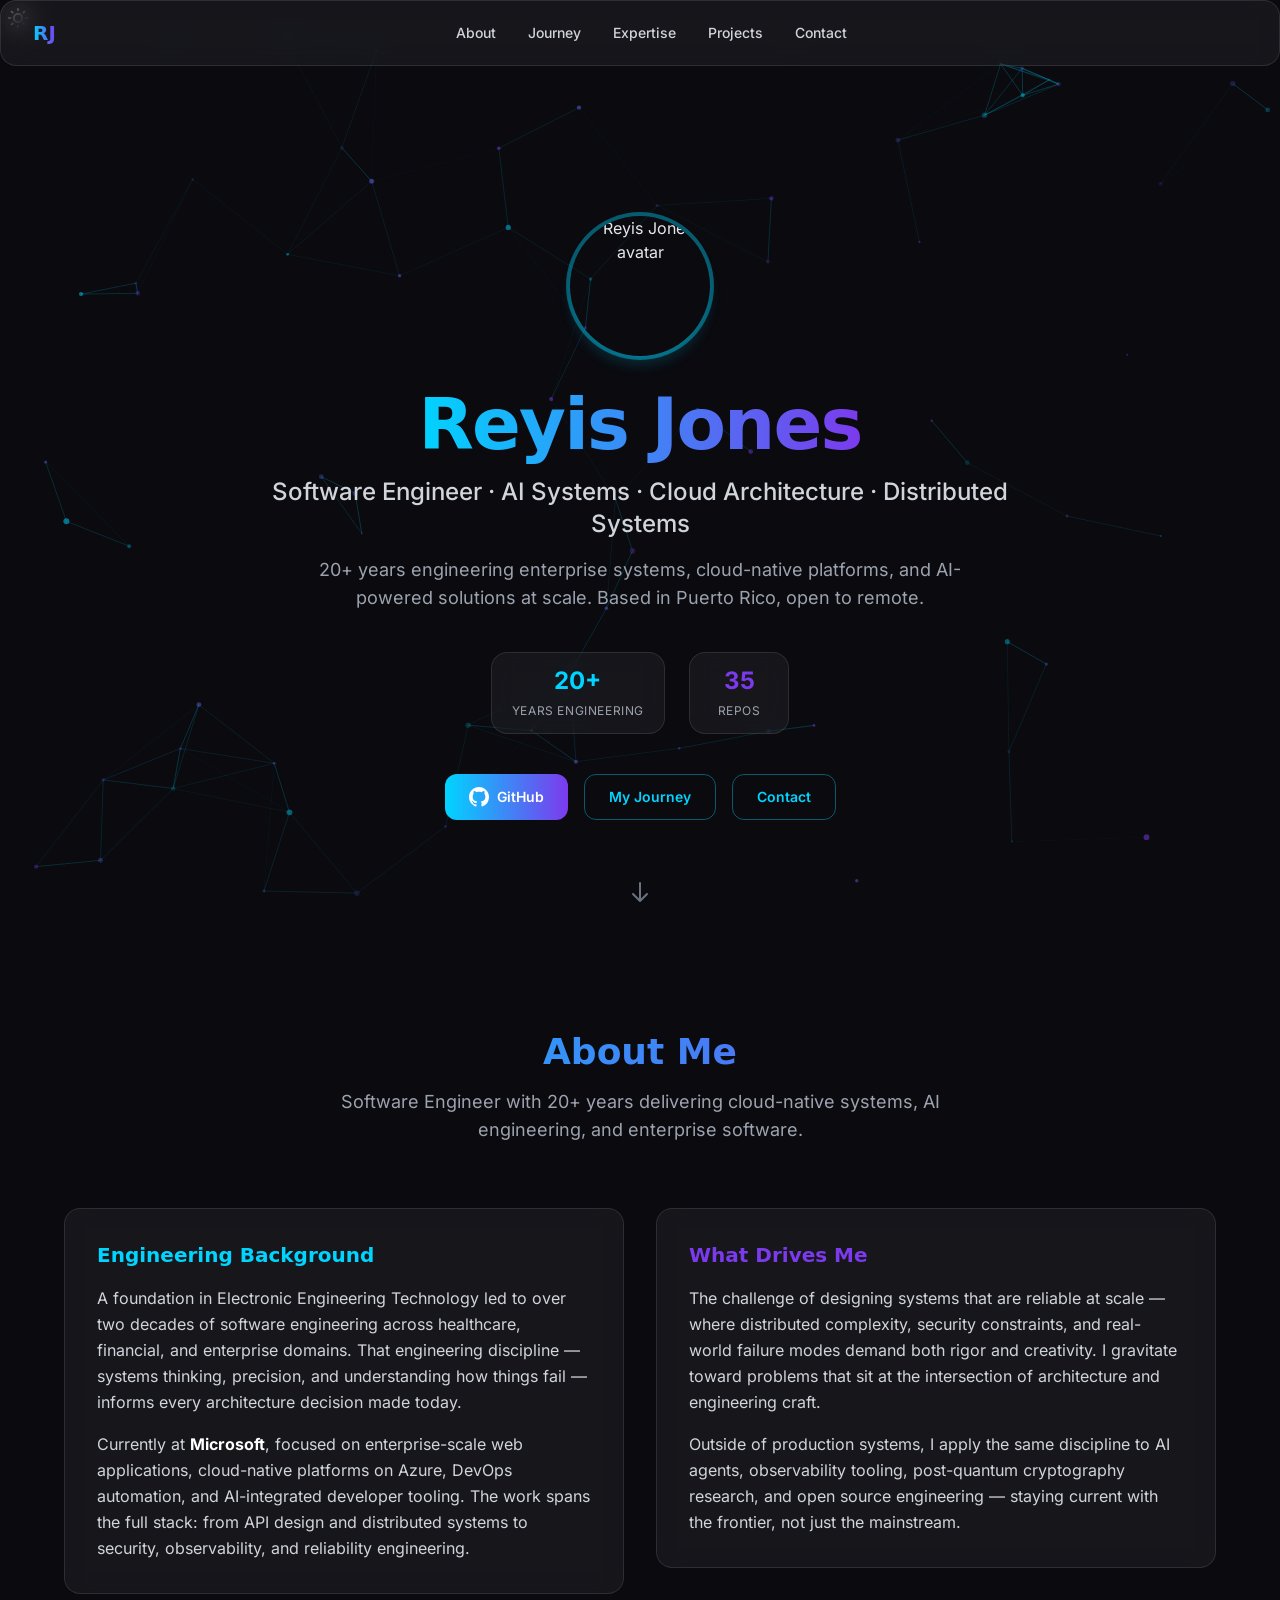
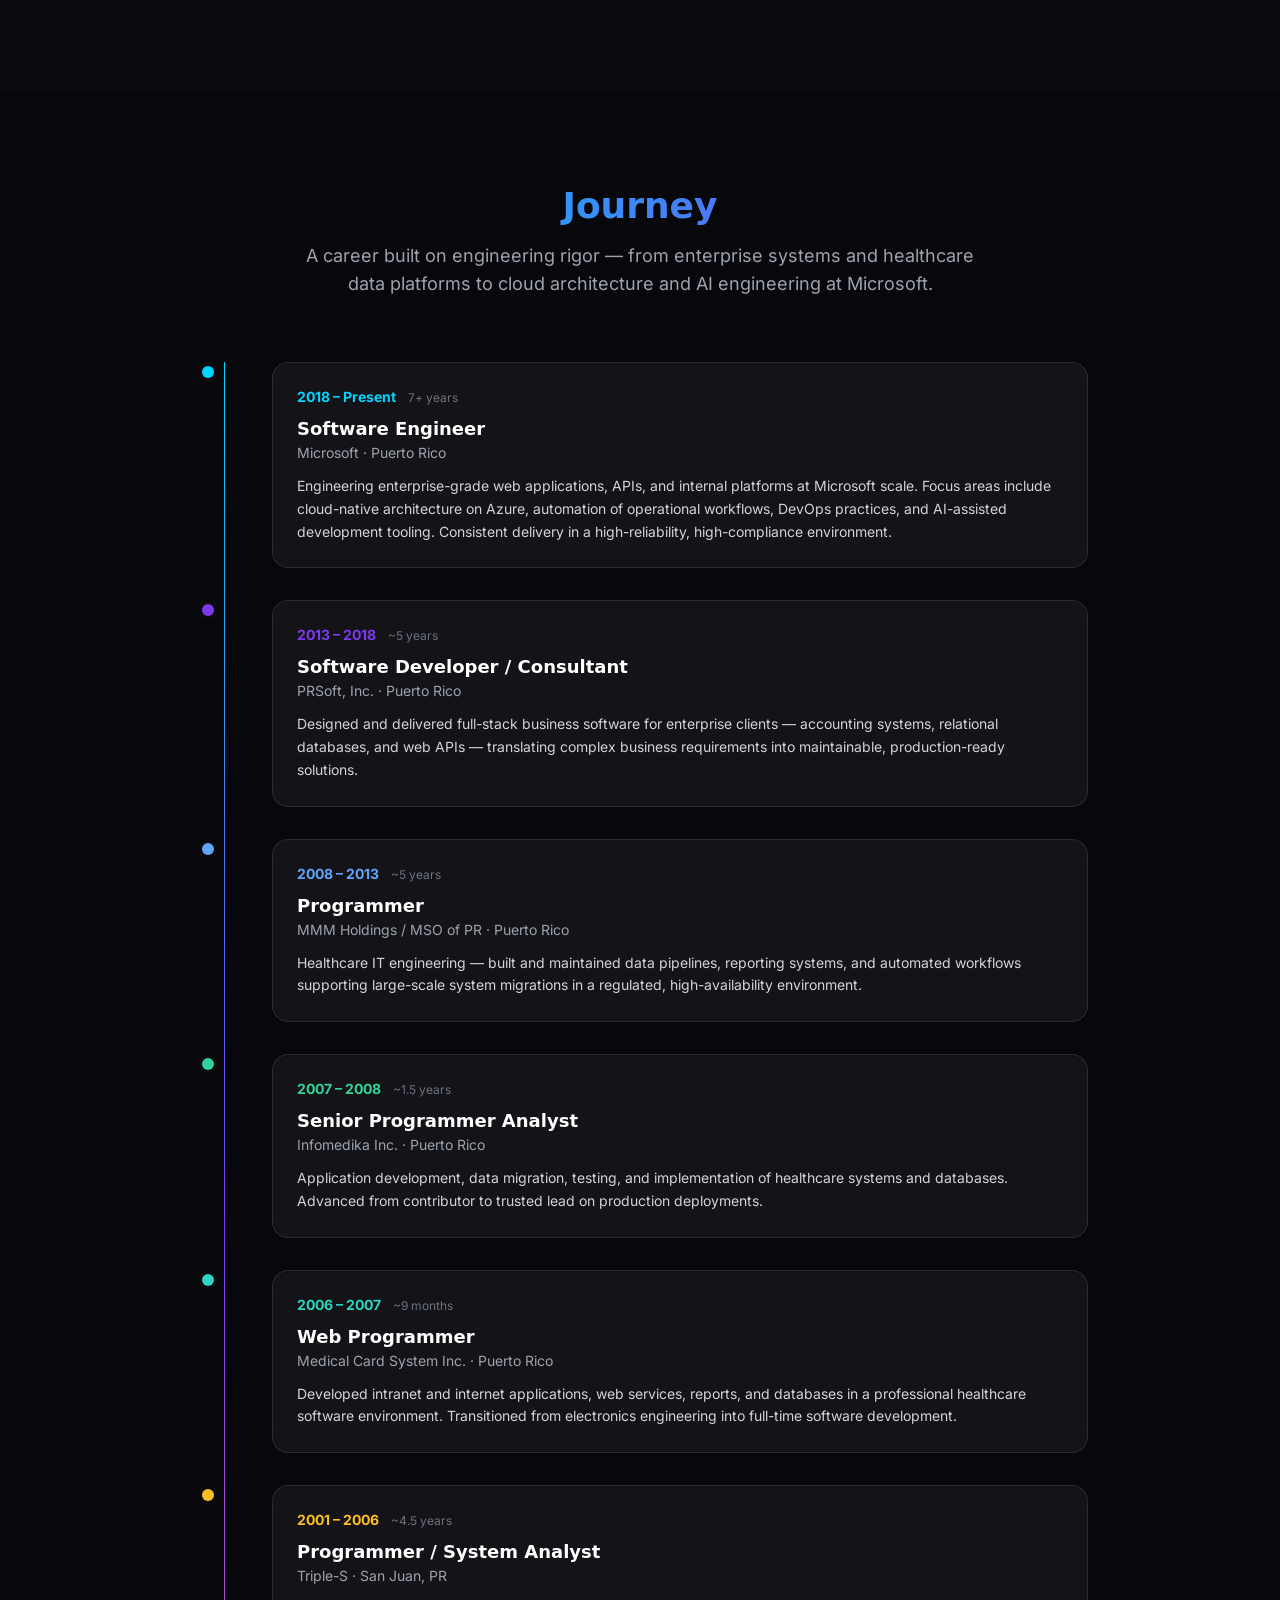
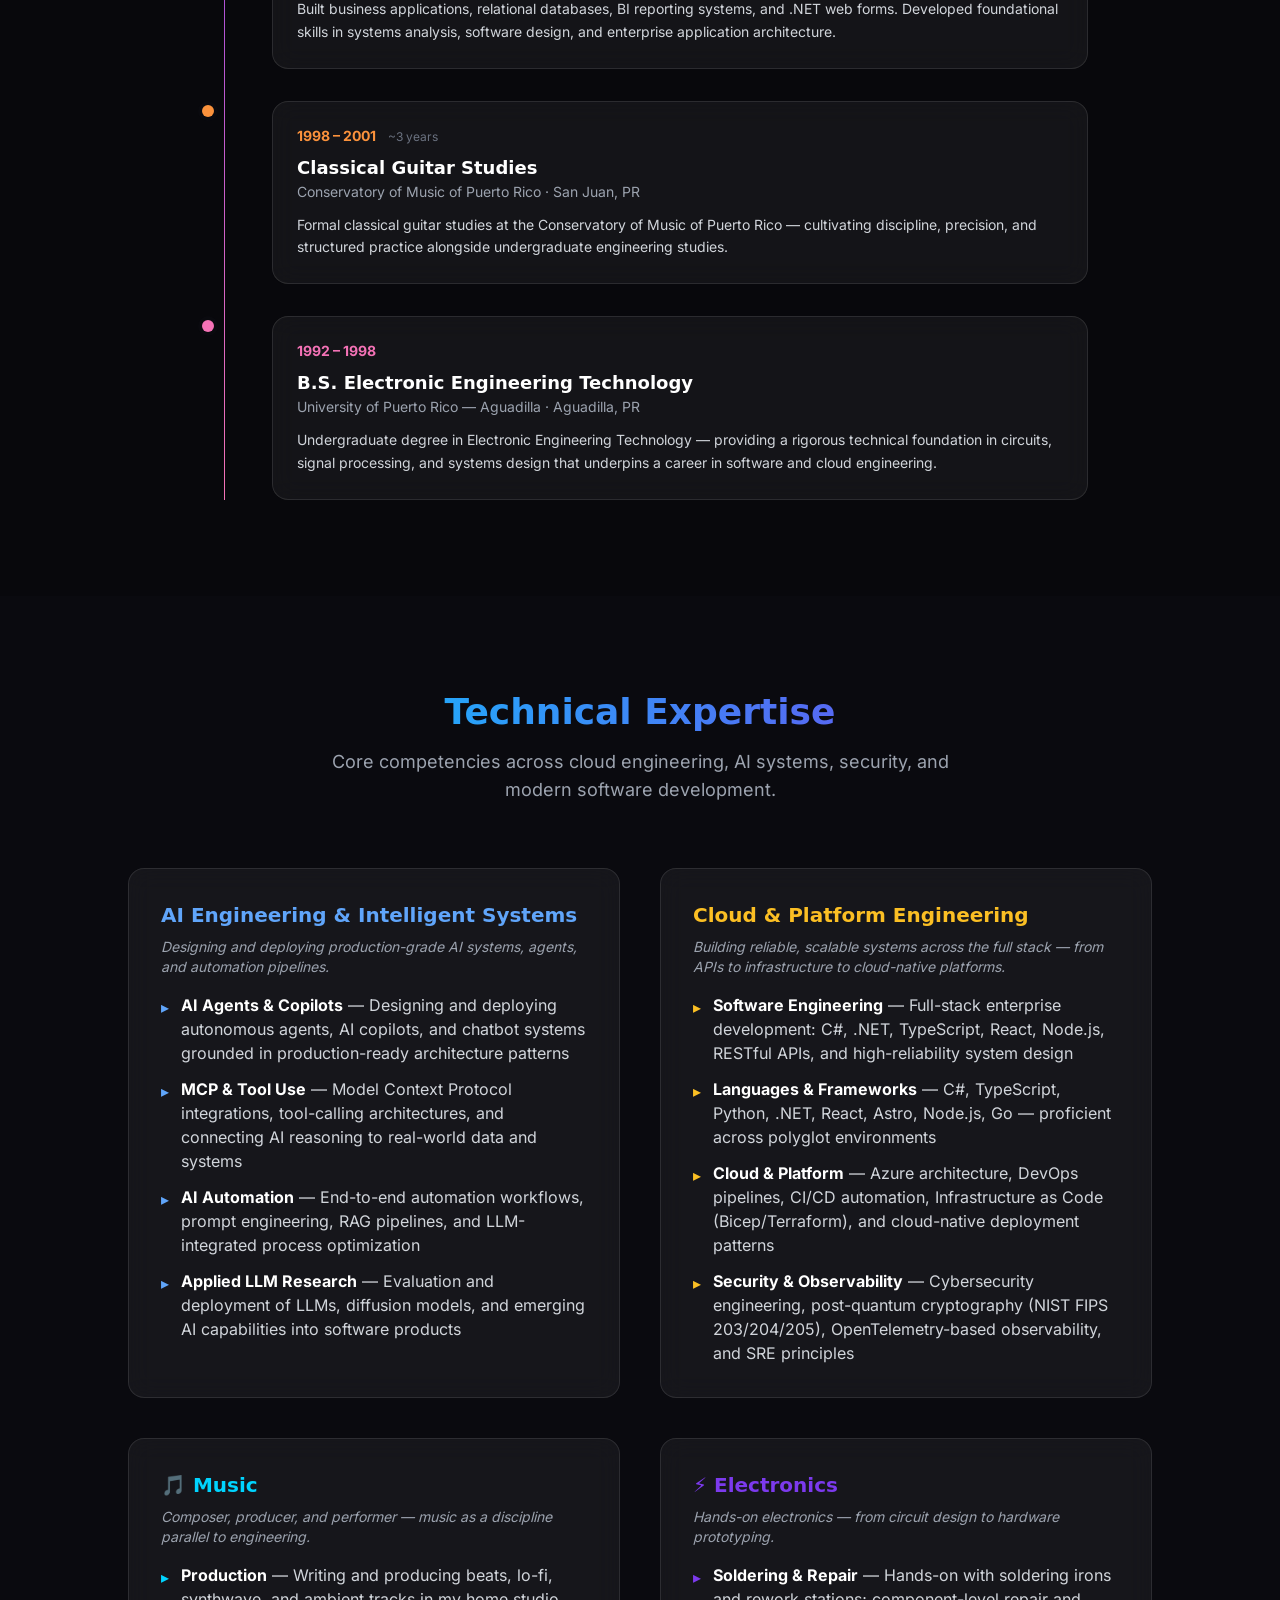
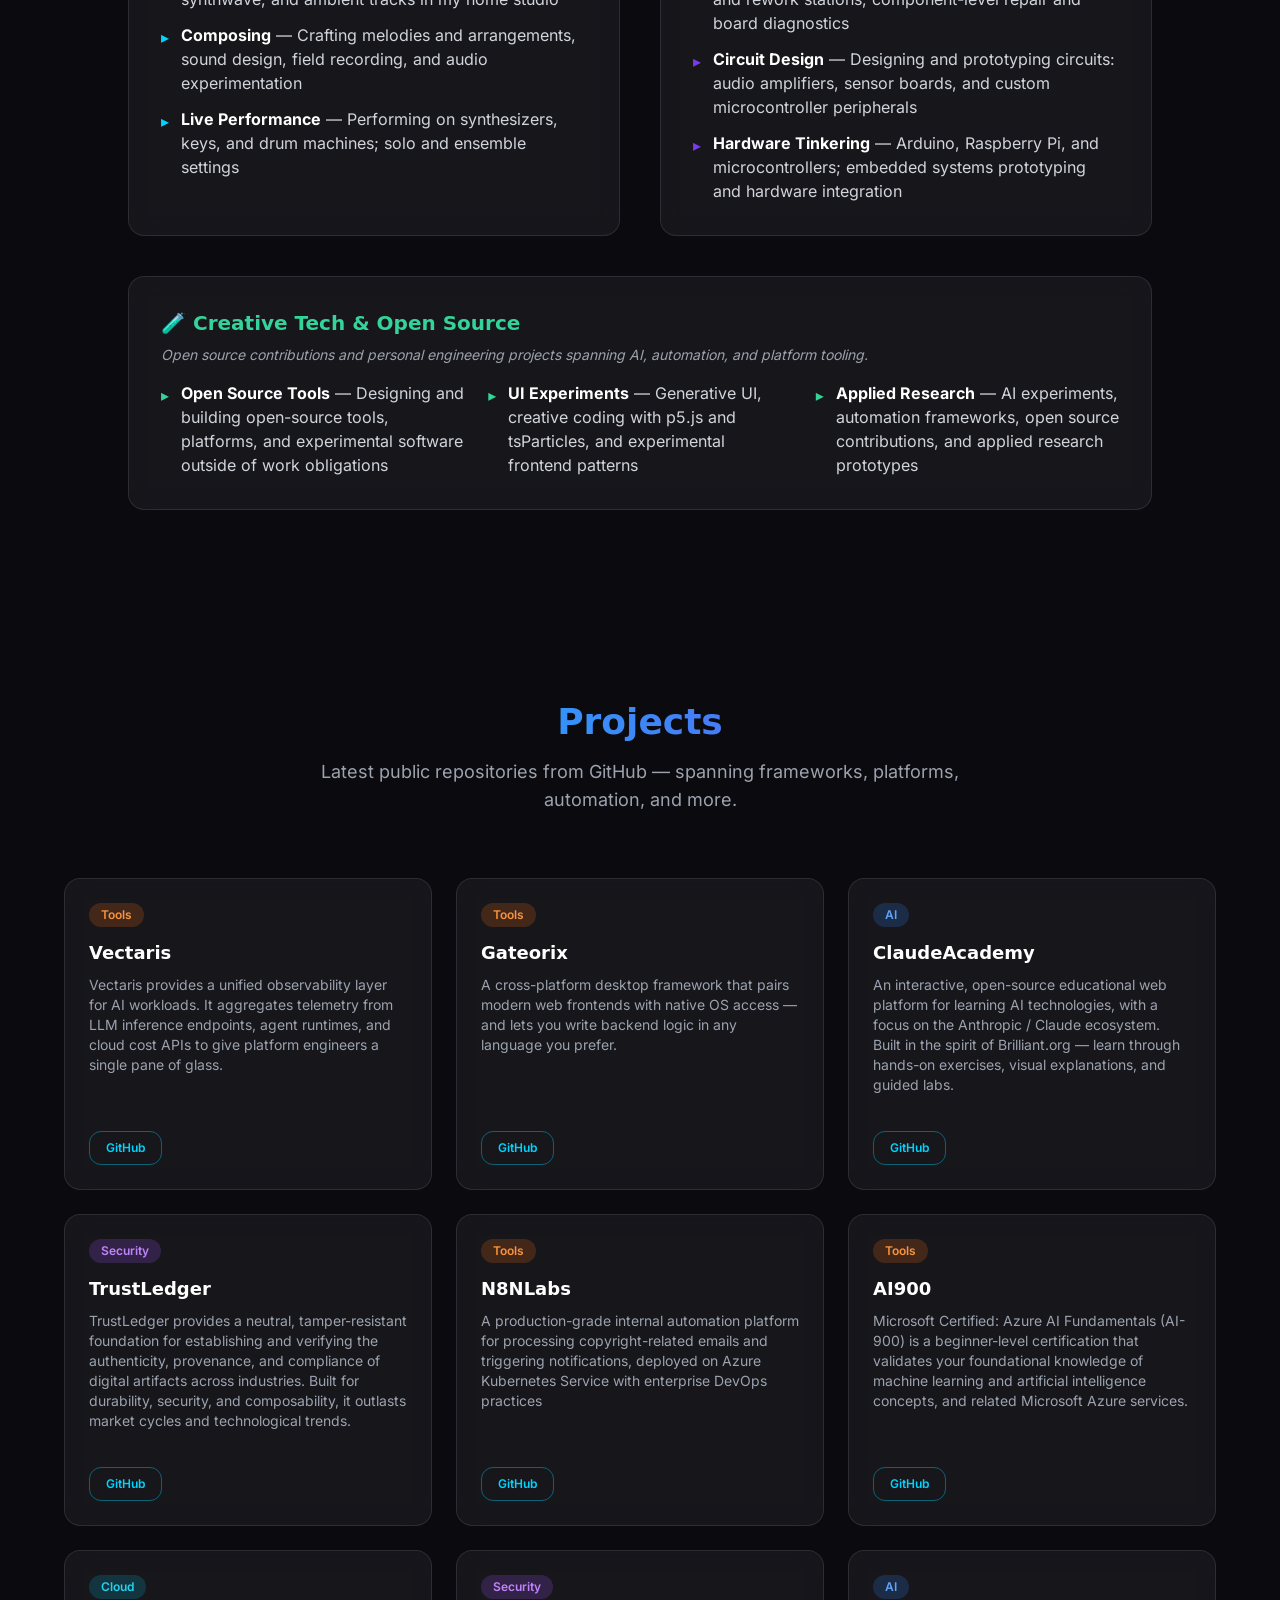
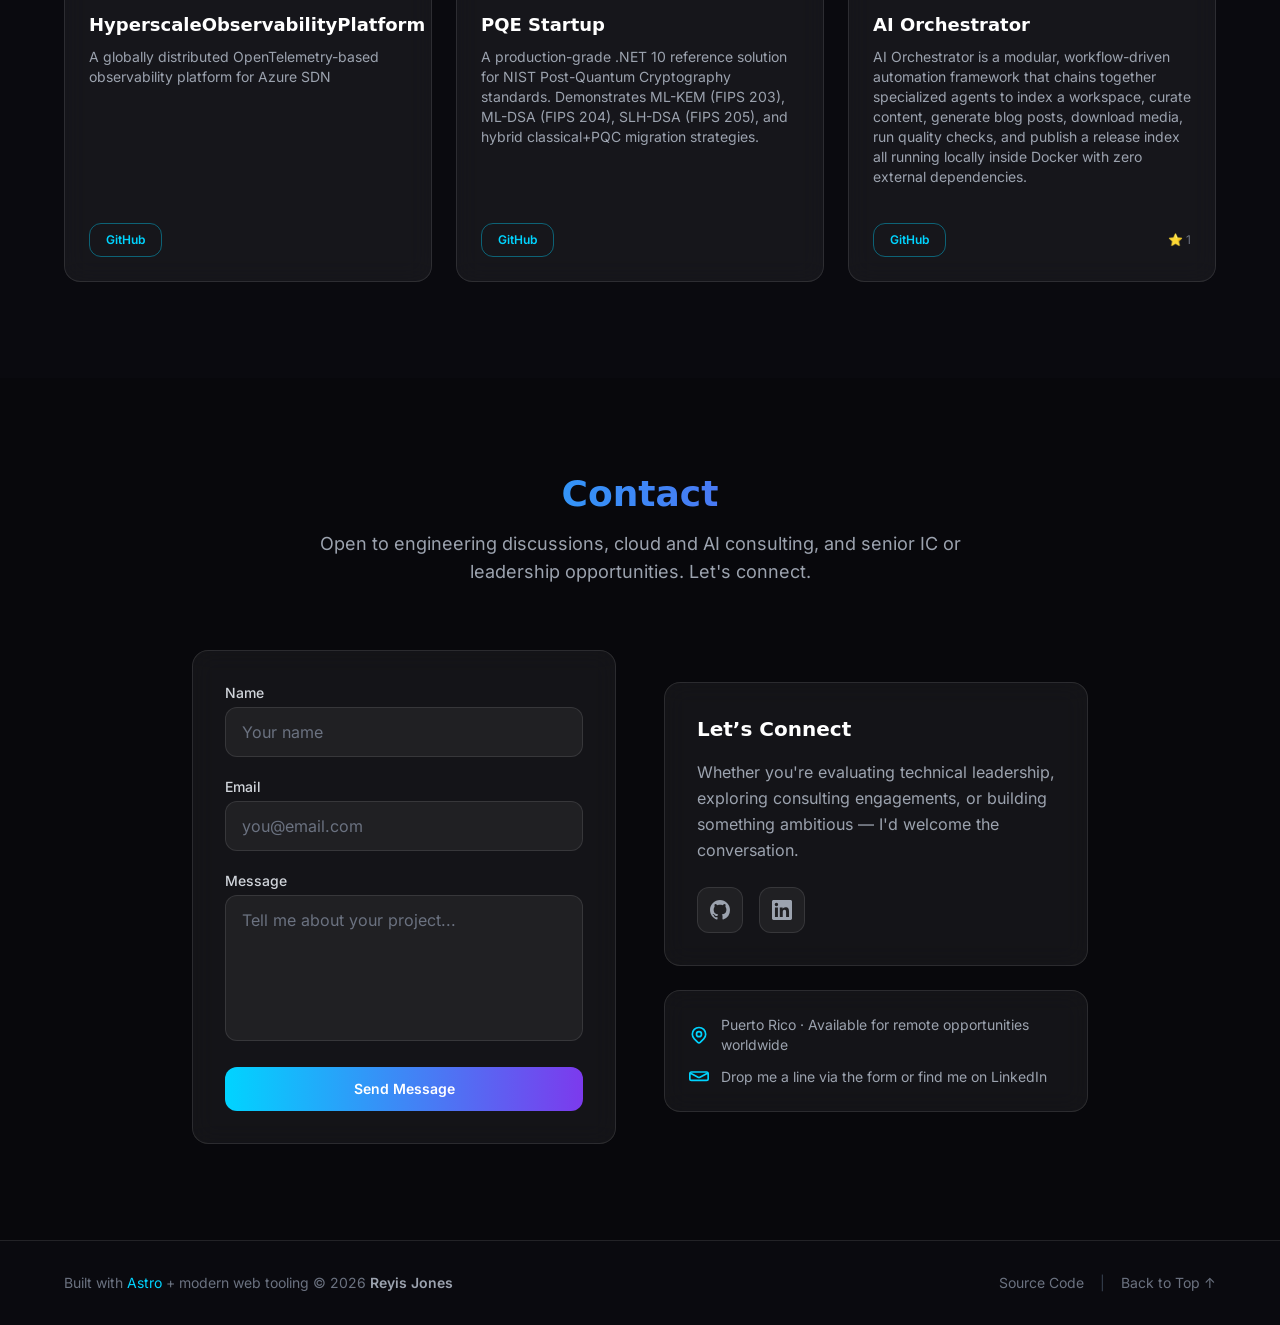
==== index.html @ a222b403 "deploy: 14a65864f12a883a467203aac94a17e97af5c869 reyisjones/ReyisJonesTech@14a65864f12a883a467203aac" ====
<!DOCTYPE html><html lang="en" class="dark"> <head><meta charset="UTF-8"><meta name="viewport" content="width=device-width, initial-scale=1.0"><link rel="icon" type="image/svg+xml" href="/favicon.svg"><link rel="canonical" href="https://reyisjones.github.io/"><title>Reyis Jones — Software Engineer | Azure · AI · Cloud Architecture</title><meta name="description" content="Portfolio of Reyis Jones, Software Engineer at Microsoft with 20+ years of experience in cloud architecture, AI engineering, distributed systems, cybersecurity, observability, and enterprise software."><meta name="author" content="Reyis Jones"><meta property="og:type" content="website"><meta property="og:url" content="https://reyisjones.github.io/"><meta property="og:title" content="Reyis Jones — Software Engineer | Azure · AI · Cloud Architecture"><meta property="og:description" content="Portfolio of Reyis Jones, Software Engineer at Microsoft with 20+ years of experience in cloud architecture, AI engineering, distributed systems, cybersecurity, observability, and enterprise software."><meta property="og:image" content="https://reyisjones.github.io/og-image.png"><meta name="twitter:card" content="summary_large_image"><meta name="twitter:title" content="Reyis Jones — Software Engineer | Azure · AI · Cloud Architecture"><meta name="twitter:description" content="Portfolio of Reyis Jones, Software Engineer at Microsoft with 20+ years of experience in cloud architecture, AI engineering, distributed systems, cybersecurity, observability, and enterprise software."><meta name="twitter:image" content="https://reyisjones.github.io/og-image.png"><script type="application/ld+json">{"@context":"https://schema.org","@type":"Person","name":"Reyis Jones","url":"https://reyisjones.github.io","sameAs":["https://github.com/reyisjones","https://www.linkedin.com/in/reyis-nieves-escoriaza"],"jobTitle":"Software Engineer","description":"Software Engineer with 20+ years of experience in cloud architecture, AI engineering, distributed systems, cybersecurity, observability, and enterprise software at Microsoft.","knowsAbout":["Cloud Architecture","Azure","Distributed Systems","AI Engineering","AI Agents","Observability","OpenTelemetry","Cybersecurity","Post-Quantum Cryptography","DevOps","CI/CD","Full Stack Engineering","C#",".NET","TypeScript","Python","Enterprise Software","System Design","Microsoft"]}</script><script>
      const theme = localStorage.getItem("theme");
      if (theme === "light") {
        document.documentElement.classList.remove("dark");
        document.documentElement.classList.add("light");
      }
    </script><meta name="astro-view-transitions-enabled" content="true"><meta name="astro-view-transitions-fallback" content="animate"><link rel="stylesheet" href="/_astro/index.Bwek7uyU.css"><script type="module" src="/_astro/hoisted.C7GkGfDx.js"></script></head> <body class="min-h-screen">  <nav class="fixed top-0 inset-x-0 z-50 glass border-b border-white/10" aria-label="Main navigation"> <div class="mx-auto max-w-7xl px-4 sm:px-6 lg:px-8 flex items-center justify-between h-16"> <a href="/" class="font-heading font-bold text-xl neon-text" aria-label="Home">
RJ
</a> <ul class="hidden md:flex items-center gap-8 text-sm font-medium"> <li> <a href="#about" class="text-gray-300 hover:text-neon-cyan transition-colors"> About </a> </li><li> <a href="#experience" class="text-gray-300 hover:text-neon-cyan transition-colors"> Journey </a> </li><li> <a href="#hobbies" class="text-gray-300 hover:text-neon-cyan transition-colors"> Expertise </a> </li><li> <a href="#projects" class="text-gray-300 hover:text-neon-cyan transition-colors"> Projects </a> </li><li> <a href="#contact" class="text-gray-300 hover:text-neon-cyan transition-colors"> Contact </a> </li> </ul> <div class="flex items-center gap-3"> <div id="theme-toggle-slot"></div> <button id="mobile-menu-btn" class="md:hidden text-gray-300 hover:text-neon-cyan p-2" aria-label="Toggle mobile menu" aria-expanded="false"> <svg class="w-6 h-6" fill="none" stroke="currentColor" viewBox="0 0 24 24"> <path stroke-linecap="round" stroke-linejoin="round" stroke-width="2" d="M4 6h16M4 12h16M4 18h16"></path> </svg> </button> </div> </div> <div id="mobile-menu" class="md:hidden hidden px-4 pb-4"> <ul class="flex flex-col gap-3 text-sm font-medium"> <li> <a href="#about" class="block py-2 text-gray-300 hover:text-neon-cyan transition-colors"> About </a> </li><li> <a href="#experience" class="block py-2 text-gray-300 hover:text-neon-cyan transition-colors"> Journey </a> </li><li> <a href="#hobbies" class="block py-2 text-gray-300 hover:text-neon-cyan transition-colors"> Expertise </a> </li><li> <a href="#projects" class="block py-2 text-gray-300 hover:text-neon-cyan transition-colors"> Projects </a> </li><li> <a href="#contact" class="block py-2 text-gray-300 hover:text-neon-cyan transition-colors"> Contact </a> </li> </ul> </div> </nav>  <button id="theme-toggle" class="p-2 rounded-lg text-gray-300 hover:text-neon-cyan hover:bg-white/10 transition-all" aria-label="Toggle dark/light theme"> <!-- Sun icon (shown in dark mode) --> <svg id="icon-sun" class="w-5 h-5 hidden" fill="none" stroke="currentColor" viewBox="0 0 24 24"> <circle cx="12" cy="12" r="5" stroke-width="2"></circle> <path stroke-linecap="round" stroke-width="2" d="M12 1v2m0 18v2M4.22 4.22l1.42 1.42m12.72 12.72l1.42 1.42M1 12h2m18 0h2M4.22 19.78l1.42-1.42M18.36 5.64l1.42-1.42"></path> </svg> <!-- Moon icon (shown in light mode) --> <svg id="icon-moon" class="w-5 h-5 hidden" fill="none" stroke="currentColor" viewBox="0 0 24 24"> <path stroke-linecap="round" stroke-linejoin="round" stroke-width="2" d="M21 12.79A9 9 0 1111.21 3 7 7 0 0021 12.79z"></path> </svg> </button>  <main> <section id="hero" class="relative min-h-screen flex items-center justify-center overflow-hidden pt-16"> <style>astro-island,astro-slot,astro-static-slot{display:contents}</style><script>(()=>{var e=async t=>{await(await t())()};(self.Astro||(self.Astro={})).only=e;window.dispatchEvent(new Event("astro:only"));})();;(()=>{var A=Object.defineProperty;var g=(i,o,a)=>o in i?A(i,o,{enumerable:!0,configurable:!0,writable:!0,value:a}):i[o]=a;var d=(i,o,a)=>g(i,typeof o!="symbol"?o+"":o,a);{let i={0:t=>m(t),1:t=>a(t),2:t=>new RegExp(t),3:t=>new Date(t),4:t=>new Map(a(t)),5:t=>new Set(a(t)),6:t=>BigInt(t),7:t=>new URL(t),8:t=>new Uint8Array(t),9:t=>new Uint16Array(t),10:t=>new Uint32Array(t),11:t=>1/0*t},o=t=>{let[l,e]=t;return l in i?i[l](e):void 0},a=t=>t.map(o),m=t=>typeof t!="object"||t===null?t:Object.fromEntries(Object.entries(t).map(([l,e])=>[l,o(e)]));class y extends HTMLElement{constructor(){super(...arguments);d(this,"Component");d(this,"hydrator");d(this,"hydrate",async()=>{var b;if(!this.hydrator||!this.isConnected)return;let e=(b=this.parentElement)==null?void 0:b.closest("astro-island[ssr]");if(e){e.addEventListener("astro:hydrate",this.hydrate,{once:!0});return}let c=this.querySelectorAll("astro-slot"),n={},h=this.querySelectorAll("template[data-astro-template]");for(let r of h){let s=r.closest(this.tagName);s!=null&&s.isSameNode(this)&&(n[r.getAttribute("data-astro-template")||"default"]=r.innerHTML,r.remove())}for(let r of c){let s=r.closest(this.tagName);s!=null&&s.isSameNode(this)&&(n[r.getAttribute("name")||"default"]=r.innerHTML)}let p;try{p=this.hasAttribute("props")?m(JSON.parse(this.getAttribute("props"))):{}}catch(r){let s=this.getAttribute("component-url")||"<unknown>",v=this.getAttribute("component-export");throw v&&(s+=` (export ${v})`),console.error(`[hydrate] Error parsing props for component ${s}`,this.getAttribute("props"),r),r}let u;await this.hydrator(this)(this.Component,p,n,{client:this.getAttribute("client")}),this.removeAttribute("ssr"),this.dispatchEvent(new CustomEvent("astro:hydrate"))});d(this,"unmount",()=>{this.isConnected||this.dispatchEvent(new CustomEvent("astro:unmount"))})}disconnectedCallback(){document.removeEventListener("astro:after-swap",this.unmount),document.addEventListener("astro:after-swap",this.unmount,{once:!0})}connectedCallback(){if(!this.hasAttribute("await-children")||document.readyState==="interactive"||document.readyState==="complete")this.childrenConnectedCallback();else{let e=()=>{document.removeEventListener("DOMContentLoaded",e),c.disconnect(),this.childrenConnectedCallback()},c=new MutationObserver(()=>{var n;((n=this.lastChild)==null?void 0:n.nodeType)===Node.COMMENT_NODE&&this.lastChild.nodeValue==="astro:end"&&(this.lastChild.remove(),e())});c.observe(this,{childList:!0}),document.addEventListener("DOMContentLoaded",e)}}async childrenConnectedCallback(){let e=this.getAttribute("before-hydration-url");e&&await import(e),this.start()}async start(){let e=JSON.parse(this.getAttribute("opts")),c=this.getAttribute("client");if(Astro[c]===void 0){window.addEventListener(`astro:${c}`,()=>this.start(),{once:!0});return}try{await Astro[c](async()=>{let n=this.getAttribute("renderer-url"),[h,{default:p}]=await Promise.all([import(this.getAttribute("component-url")),n?import(n):()=>()=>{}]),u=this.getAttribute("component-export")||"default";if(!u.includes("."))this.Component=h[u];else{this.Component=h;for(let f of u.split("."))this.Component=this.Component[f]}return this.hydrator=p,this.hydrate},e,this)}catch(n){console.error(`[astro-island] Error hydrating ${this.getAttribute("component-url")}`,n)}}attributeChangedCallback(){this.hydrate()}}d(y,"observedAttributes",["props"]),customElements.get("astro-island")||customElements.define("astro-island",y)}})();</script><astro-island uid="Z2gf9Pu" component-url="/_astro/ParticlesBackground.CrO6vHKt.js" component-export="default" renderer-url="/_astro/client.BuOr9PT5.js" props="{}" ssr="" client="only" opts="{&quot;name&quot;:&quot;ParticlesBackground&quot;,&quot;value&quot;:&quot;react&quot;}"></astro-island> <div class="relative z-10 text-center px-4 max-w-5xl mx-auto" data-aos="fade-up"> <div class="mb-8"> <img src="https://avatars.githubusercontent.com/u/647454?v=4" alt="Reyis Jones avatar" width="140" height="140" class="mx-auto rounded-full ring-4 ring-neon-cyan/40 shadow-lg shadow-neon-cyan/20 animate-float" loading="eager"> </div> <h1 class="text-4xl sm:text-5xl md:text-7xl font-heading font-bold mb-4 tracking-tight"> <span class="neon-text">Reyis Jones</span> </h1> <p class="text-lg sm:text-xl md:text-2xl text-gray-300 mb-4 max-w-3xl mx-auto font-medium">
Software Engineer · AI Systems · Cloud Architecture · Distributed Systems
</p> <p class="text-base sm:text-lg text-gray-400 mb-10 max-w-2xl mx-auto leading-relaxed">
20+ years engineering enterprise systems, cloud-native platforms, and AI-powered solutions at scale.
      Based in Puerto Rico, open to remote.
</p> <div class="flex flex-wrap justify-center gap-6 mb-10" data-aos="fade-up" data-aos-delay="200"> <div class="glass px-5 py-3 text-center min-w-[100px]"> <span class="block text-2xl font-bold text-neon-cyan">20+</span> <span class="text-xs text-gray-400 uppercase tracking-wider">Years Engineering</span> </div> <div class="glass px-5 py-3 text-center min-w-[100px]"> <span class="block text-2xl font-bold text-neon-violet">35</span> <span class="text-xs text-gray-400 uppercase tracking-wider">Repos</span> </div> </div> <div class="flex flex-wrap justify-center gap-4" data-aos="fade-up" data-aos-delay="400"> <a href="https://github.com/reyisjones" target="_blank" rel="noopener noreferrer" class="btn-primary" aria-label="View GitHub profile"> <svg class="w-5 h-5" fill="currentColor" viewBox="0 0 24 24"><path d="M12 0C5.37 0 0 5.37 0 12c0 5.31 3.435 9.795 8.205 11.385.6.105.825-.255.825-.57 0-.285-.015-1.23-.015-2.235-3.015.555-3.795-.735-4.035-1.41-.135-.345-.72-1.41-1.23-1.695-.42-.225-1.02-.78-.015-.795.945-.015 1.62.87 1.845 1.23 1.08 1.815 2.805 1.305 3.495.99.105-.78.42-1.305.765-1.605-2.67-.3-5.46-1.335-5.46-5.925 0-1.305.465-2.385 1.23-3.225-.12-.3-.54-1.53.12-3.18 0 0 1.005-.315 3.3 1.23.96-.27 1.98-.405 3-.405s2.04.135 3 .405c2.295-1.56 3.3-1.23 3.3-1.23.66 1.65.24 2.88.12 3.18.765.84 1.23 1.905 1.23 3.225 0 4.605-2.805 5.625-5.475 5.925.435.375.81 1.095.81 2.22 0 1.605-.015 2.895-.015 3.3 0 .315.225.69.825.57A12.02 12.02 0 0024 12c0-6.63-5.37-12-12-12z"></path></svg>
GitHub
</a> <a href="#experience" class="btn-outline" aria-label="View journey">
My Journey
</a> <a href="#contact" class="btn-outline" aria-label="Get in touch">
Contact
</a> </div> </div> <div class="absolute bottom-8 left-1/2 -translate-x-1/2 animate-bounce"> <svg class="w-6 h-6 text-gray-500" fill="none" stroke="currentColor" viewBox="0 0 24 24"> <path stroke-linecap="round" stroke-linejoin="round" stroke-width="2" d="M19 14l-7 7m0 0l-7-7m7 7V3"></path> </svg> </div> </section> <section id="about" class="py-24 px-4"> <div class="max-w-6xl mx-auto"> <div class="text-center mb-16" data-aos="fade-up"> <h2 class="section-heading">About Me</h2> <p class="section-subheading">
Software Engineer with 20+ years delivering cloud-native systems, AI engineering, and enterprise software.
</p> </div> <div class="grid md:grid-cols-2 gap-8 items-start"> <div class="glass p-8" data-aos="fade-right"> <h3 class="text-xl font-heading font-semibold mb-4 text-neon-cyan">
Engineering Background
</h3> <p class="text-gray-300 leading-relaxed mb-4">
A foundation in Electronic Engineering Technology led to over two decades of software engineering across healthcare, financial, and enterprise domains.
          That engineering discipline — systems thinking, precision, and understanding how things fail — informs every architecture decision made today.
</p> <p class="text-gray-300 leading-relaxed">
Currently at <strong class="text-white">Microsoft</strong>, focused on enterprise-scale web applications, cloud-native platforms on Azure, DevOps automation, and AI-integrated developer tooling.
          The work spans the full stack: from API design and distributed systems to security, observability, and reliability engineering.
</p> </div> <div class="glass p-8" data-aos="fade-left"> <h3 class="text-xl font-heading font-semibold mb-4 text-neon-violet">
What Drives Me
</h3> <p class="text-gray-300 leading-relaxed mb-4">
The challenge of designing systems that are reliable at scale — where distributed complexity, security constraints, and real-world failure modes demand both rigor and creativity.
          I gravitate toward problems that sit at the intersection of architecture and engineering craft.
</p> <p class="text-gray-300 leading-relaxed">
Outside of production systems, I apply the same discipline to AI agents, observability tooling, post-quantum cryptography research, and open source engineering — staying current with the frontier, not just the mainstream.
</p> </div> </div> </div> </section> <section id="experience" class="py-24 px-4 bg-cosmos-950/50"> <div class="max-w-4xl mx-auto"> <div class="text-center mb-16" data-aos="fade-up"> <h2 class="section-heading">Journey</h2> <p class="section-subheading">
A career built on engineering rigor — from enterprise systems and healthcare data platforms to cloud architecture and AI engineering at Microsoft.
</p> </div> <!-- Vertical timeline --> <div class="relative"> <!-- Timeline line --> <div class="absolute left-4 md:left-8 top-0 bottom-0 w-px bg-gradient-to-b from-neon-cyan via-neon-violet to-pink-400"></div> <div class="space-y-8"> <div class="relative pl-12 md:pl-20" data-aos="fade-up" data-aos-delay="0">  <div class="absolute left-2.5 md:left-6.5 top-1 w-3 h-3 rounded-full ring-4 ring-cosmos-900 bg-neon-cyan"></div> <div class="glass p-6 hover:-translate-y-0.5 transition-transform duration-300"> <div class="flex flex-wrap items-baseline gap-x-3 gap-y-1 mb-2"> <span class="text-sm font-bold text-neon-cyan"> 2018 – Present </span> <span class="text-xs text-gray-500">7+ years</span> </div> <h3 class="text-lg font-heading font-bold text-white"> Software Engineer </h3> <p class="text-sm text-gray-400 mb-3"> Microsoft · Puerto Rico </p> <p class="text-gray-300 text-sm leading-relaxed"> Engineering enterprise-grade web applications, APIs, and internal platforms at Microsoft scale. Focus areas include cloud-native architecture on Azure, automation of operational workflows, DevOps practices, and AI-assisted development tooling. Consistent delivery in a high-reliability, high-compliance environment. </p> </div> </div><div class="relative pl-12 md:pl-20" data-aos="fade-up" data-aos-delay="80">  <div class="absolute left-2.5 md:left-6.5 top-1 w-3 h-3 rounded-full ring-4 ring-cosmos-900 bg-neon-violet"></div> <div class="glass p-6 hover:-translate-y-0.5 transition-transform duration-300"> <div class="flex flex-wrap items-baseline gap-x-3 gap-y-1 mb-2"> <span class="text-sm font-bold text-neon-violet"> 2013 – 2018 </span> <span class="text-xs text-gray-500">~5 years</span> </div> <h3 class="text-lg font-heading font-bold text-white"> Software Developer / Consultant </h3> <p class="text-sm text-gray-400 mb-3"> PRSoft, Inc. · Puerto Rico </p> <p class="text-gray-300 text-sm leading-relaxed"> Designed and delivered full-stack business software for enterprise clients — accounting systems, relational databases, and web APIs — translating complex business requirements into maintainable, production-ready solutions. </p> </div> </div><div class="relative pl-12 md:pl-20" data-aos="fade-up" data-aos-delay="160">  <div class="absolute left-2.5 md:left-6.5 top-1 w-3 h-3 rounded-full ring-4 ring-cosmos-900 bg-blue-400"></div> <div class="glass p-6 hover:-translate-y-0.5 transition-transform duration-300"> <div class="flex flex-wrap items-baseline gap-x-3 gap-y-1 mb-2"> <span class="text-sm font-bold text-blue-400"> 2008 – 2013 </span> <span class="text-xs text-gray-500">~5 years</span> </div> <h3 class="text-lg font-heading font-bold text-white"> Programmer </h3> <p class="text-sm text-gray-400 mb-3"> MMM Holdings / MSO of PR · Puerto Rico </p> <p class="text-gray-300 text-sm leading-relaxed"> Healthcare IT engineering — built and maintained data pipelines, reporting systems, and automated workflows supporting large-scale system migrations in a regulated, high-availability environment. </p> </div> </div><div class="relative pl-12 md:pl-20" data-aos="fade-up" data-aos-delay="240">  <div class="absolute left-2.5 md:left-6.5 top-1 w-3 h-3 rounded-full ring-4 ring-cosmos-900 bg-emerald-400"></div> <div class="glass p-6 hover:-translate-y-0.5 transition-transform duration-300"> <div class="flex flex-wrap items-baseline gap-x-3 gap-y-1 mb-2"> <span class="text-sm font-bold text-emerald-400"> 2007 – 2008 </span> <span class="text-xs text-gray-500">~1.5 years</span> </div> <h3 class="text-lg font-heading font-bold text-white"> Senior Programmer Analyst </h3> <p class="text-sm text-gray-400 mb-3"> Infomedika Inc. · Puerto Rico </p> <p class="text-gray-300 text-sm leading-relaxed"> Application development, data migration, testing, and implementation of healthcare systems and databases. Advanced from contributor to trusted lead on production deployments. </p> </div> </div><div class="relative pl-12 md:pl-20" data-aos="fade-up" data-aos-delay="320">  <div class="absolute left-2.5 md:left-6.5 top-1 w-3 h-3 rounded-full ring-4 ring-cosmos-900 bg-teal-400"></div> <div class="glass p-6 hover:-translate-y-0.5 transition-transform duration-300"> <div class="flex flex-wrap items-baseline gap-x-3 gap-y-1 mb-2"> <span class="text-sm font-bold text-teal-400"> 2006 – 2007 </span> <span class="text-xs text-gray-500">~9 months</span> </div> <h3 class="text-lg font-heading font-bold text-white"> Web Programmer </h3> <p class="text-sm text-gray-400 mb-3"> Medical Card System Inc. · Puerto Rico </p> <p class="text-gray-300 text-sm leading-relaxed"> Developed intranet and internet applications, web services, reports, and databases in a professional healthcare software environment. Transitioned from electronics engineering into full-time software development. </p> </div> </div><div class="relative pl-12 md:pl-20" data-aos="fade-up" data-aos-delay="400">  <div class="absolute left-2.5 md:left-6.5 top-1 w-3 h-3 rounded-full ring-4 ring-cosmos-900 bg-amber-400"></div> <div class="glass p-6 hover:-translate-y-0.5 transition-transform duration-300"> <div class="flex flex-wrap items-baseline gap-x-3 gap-y-1 mb-2"> <span class="text-sm font-bold text-amber-400"> 2001 – 2006 </span> <span class="text-xs text-gray-500">~4.5 years</span> </div> <h3 class="text-lg font-heading font-bold text-white"> Programmer / System Analyst </h3> <p class="text-sm text-gray-400 mb-3"> Triple-S · San Juan, PR </p> <p class="text-gray-300 text-sm leading-relaxed"> Built business applications, relational databases, BI reporting systems, and .NET web forms. Developed foundational skills in systems analysis, software design, and enterprise application architecture. </p> </div> </div><div class="relative pl-12 md:pl-20" data-aos="fade-up" data-aos-delay="480">  <div class="absolute left-2.5 md:left-6.5 top-1 w-3 h-3 rounded-full ring-4 ring-cosmos-900 bg-orange-400"></div> <div class="glass p-6 hover:-translate-y-0.5 transition-transform duration-300"> <div class="flex flex-wrap items-baseline gap-x-3 gap-y-1 mb-2"> <span class="text-sm font-bold text-orange-400"> 1998 – 2001 </span> <span class="text-xs text-gray-500">~3 years</span> </div> <h3 class="text-lg font-heading font-bold text-white"> Classical Guitar Studies </h3> <p class="text-sm text-gray-400 mb-3"> Conservatory of Music of Puerto Rico · San Juan, PR </p> <p class="text-gray-300 text-sm leading-relaxed"> Formal classical guitar studies at the Conservatory of Music of Puerto Rico — cultivating discipline, precision, and structured practice alongside undergraduate engineering studies. </p> </div> </div><div class="relative pl-12 md:pl-20" data-aos="fade-up" data-aos-delay="560">  <div class="absolute left-2.5 md:left-6.5 top-1 w-3 h-3 rounded-full ring-4 ring-cosmos-900 bg-pink-400"></div> <div class="glass p-6 hover:-translate-y-0.5 transition-transform duration-300"> <div class="flex flex-wrap items-baseline gap-x-3 gap-y-1 mb-2"> <span class="text-sm font-bold text-pink-400"> 1992 – 1998 </span>  </div> <h3 class="text-lg font-heading font-bold text-white"> B.S. Electronic Engineering Technology </h3> <p class="text-sm text-gray-400 mb-3"> University of Puerto Rico — Aguadilla · Aguadilla, PR </p> <p class="text-gray-300 text-sm leading-relaxed"> Undergraduate degree in Electronic Engineering Technology — providing a rigorous technical foundation in circuits, signal processing, and systems design that underpins a career in software and cloud engineering. </p> </div> </div> </div> </div> </div> </section> <section id="hobbies" class="py-24 px-4"> <div class="max-w-5xl mx-auto"> <div class="text-center mb-16" data-aos="fade-up"> <h2 class="section-heading">Technical Expertise</h2> <p class="section-subheading">
Core competencies across cloud engineering, AI systems, security, and modern software development.
</p> </div> <div class="grid md:grid-cols-2 gap-10"> <div class="glass p-8" data-aos="fade-right"> <h3 class="text-xl font-heading font-semibold mb-2 text-blue-400">AI Engineering & Intelligent Systems</h3> <p class="text-gray-400 text-sm mb-4 italic">Designing and deploying production-grade AI systems, agents, and automation pipelines.</p> <ul class="text-gray-300 space-y-3"> <li class="flex items-start gap-3"> <span class="text-blue-400 mt-0.5">▸</span> <span><strong class="text-white">AI Agents & Copilots</strong> — Designing and deploying autonomous agents, AI copilots, and chatbot systems grounded in production-ready architecture patterns</span> </li> <li class="flex items-start gap-3"> <span class="text-blue-400 mt-0.5">▸</span> <span><strong class="text-white">MCP & Tool Use</strong> — Model Context Protocol integrations, tool-calling architectures, and connecting AI reasoning to real-world data and systems</span> </li> <li class="flex items-start gap-3"> <span class="text-blue-400 mt-0.5">▸</span> <span><strong class="text-white">AI Automation</strong> — End-to-end automation workflows, prompt engineering, RAG pipelines, and LLM-integrated process optimization</span> </li> <li class="flex items-start gap-3"> <span class="text-blue-400 mt-0.5">▸</span> <span><strong class="text-white">Applied LLM Research</strong> — Evaluation and deployment of LLMs, diffusion models, and emerging AI capabilities into software products</span> </li> </ul> </div> <div class="glass p-8" data-aos="fade-left"> <h3 class="text-xl font-heading font-semibold mb-2 text-amber-400">Cloud & Platform Engineering</h3> <p class="text-gray-400 text-sm mb-4 italic">Building reliable, scalable systems across the full stack — from APIs to infrastructure to cloud-native platforms.</p> <ul class="text-gray-300 space-y-3"> <li class="flex items-start gap-3"> <span class="text-amber-400 mt-0.5">▸</span> <span><strong class="text-white">Software Engineering</strong> — Full-stack enterprise development: C#, .NET, TypeScript, React, Node.js, RESTful APIs, and high-reliability system design</span> </li> <li class="flex items-start gap-3"> <span class="text-amber-400 mt-0.5">▸</span> <span><strong class="text-white">Languages & Frameworks</strong> — C#, TypeScript, Python, .NET, React, Astro, Node.js, Go — proficient across polyglot environments</span> </li> <li class="flex items-start gap-3"> <span class="text-amber-400 mt-0.5">▸</span> <span><strong class="text-white">Cloud & Platform</strong> — Azure architecture, DevOps pipelines, CI/CD automation, Infrastructure as Code (Bicep/Terraform), and cloud-native deployment patterns</span> </li> <li class="flex items-start gap-3"> <span class="text-amber-400 mt-0.5">▸</span> <span><strong class="text-white">Security & Observability</strong> — Cybersecurity engineering, post-quantum cryptography (NIST FIPS 203/204/205), OpenTelemetry-based observability, and SRE principles</span> </li> </ul> </div> <div class="glass p-8" data-aos="fade-left"> <h3 class="text-xl font-heading font-semibold mb-2 text-neon-cyan">🎵 Music</h3> <p class="text-gray-400 text-sm mb-4 italic">Composer, producer, and performer — music as a discipline parallel to engineering.</p> <ul class="text-gray-300 space-y-3"> <li class="flex items-start gap-3"> <span class="text-neon-cyan mt-0.5">▸</span> <span><strong class="text-white">Production</strong> — Writing and producing beats, lo-fi, synthwave, and ambient tracks in my home studio</span> </li> <li class="flex items-start gap-3"> <span class="text-neon-cyan mt-0.5">▸</span> <span><strong class="text-white">Composing</strong> — Crafting melodies and arrangements, sound design, field recording, and audio experimentation</span> </li> <li class="flex items-start gap-3"> <span class="text-neon-cyan mt-0.5">▸</span> <span><strong class="text-white">Live Performance</strong> — Performing on synthesizers, keys, and drum machines; solo and ensemble settings</span> </li> </ul> </div> <div class="glass p-8" data-aos="fade-left"> <h3 class="text-xl font-heading font-semibold mb-2 text-neon-violet">⚡ Electronics</h3> <p class="text-gray-400 text-sm mb-4 italic">Hands-on electronics — from circuit design to hardware prototyping.</p> <ul class="text-gray-300 space-y-3"> <li class="flex items-start gap-3"> <span class="text-neon-violet mt-0.5">▸</span> <span><strong class="text-white">Soldering & Repair</strong> — Hands-on with soldering irons and rework stations; component-level repair and board diagnostics</span> </li> <li class="flex items-start gap-3"> <span class="text-neon-violet mt-0.5">▸</span> <span><strong class="text-white">Circuit Design</strong> — Designing and prototyping circuits: audio amplifiers, sensor boards, and custom microcontroller peripherals</span> </li> <li class="flex items-start gap-3"> <span class="text-neon-violet mt-0.5">▸</span> <span><strong class="text-white">Hardware Tinkering</strong> — Arduino, Raspberry Pi, and microcontrollers; embedded systems prototyping and hardware integration</span> </li> </ul> </div> </div> <div class="mt-10" data-aos="fade-up"> <div class="glass p-8"> <h3 class="text-xl font-heading font-semibold mb-2 text-emerald-400">🧪 Creative Tech & Open Source</h3> <p class="text-gray-400 text-sm mb-4 italic">Open source contributions and personal engineering projects spanning AI, automation, and platform tooling.</p> <div class="grid sm:grid-cols-3 gap-6"> <ul class="text-gray-300 space-y-3"> <li class="flex items-start gap-3"> <span class="text-emerald-400 mt-0.5">▸</span> <span><strong class="text-white">Open Source Tools</strong> — Designing and building open-source tools, platforms, and experimental software outside of work obligations</span> </li> </ul> <ul class="text-gray-300 space-y-3"> <li class="flex items-start gap-3"> <span class="text-emerald-400 mt-0.5">▸</span> <span><strong class="text-white">UI Experiments</strong> — Generative UI, creative coding with p5.js and tsParticles, and experimental frontend patterns</span> </li> </ul> <ul class="text-gray-300 space-y-3"> <li class="flex items-start gap-3"> <span class="text-emerald-400 mt-0.5">▸</span> <span><strong class="text-white">Applied Research</strong> — AI experiments, automation frameworks, open source contributions, and applied research prototypes</span> </li> </ul> </div> </div> </div> </div> </section> <section id="projects" class="py-24 px-4"> <div class="max-w-6xl mx-auto"> <div class="text-center mb-16" data-aos="fade-up"> <h2 class="section-heading">Projects</h2> <p class="section-subheading">
Latest public repositories from GitHub — spanning frameworks, platforms, automation, and more.
</p> </div> <div id="projects-grid" class="grid sm:grid-cols-2 lg:grid-cols-3 gap-6"> <article class="glass p-6 flex flex-col h-full transition-all duration-300 hover:-translate-y-1 hover:shadow-lg hover:shadow-neon-cyan/5 project-card" data-aos="fade-up"> <span class="inline-block mb-3 px-3 py-1 text-xs font-semibold rounded-full w-fit bg-orange-500/20 text-orange-400"> Tools </span> <h3 class="font-heading font-bold text-lg text-white mb-2"> Vectaris </h3> <p class="text-gray-400 text-sm flex-1 mb-4"> Vectaris provides a unified observability layer for AI workloads. It aggregates telemetry from LLM inference endpoints, agent runtimes, and cloud cost APIs to give platform engineers a single pane of glass. </p> <div class="flex flex-wrap gap-2 mb-5">  </div> <div class="flex items-center gap-4 mt-auto"> <a href="https://github.com/reyisjones/Vectaris" target="_blank" rel="noopener noreferrer" class="btn-outline text-xs px-4 py-2" aria-label="View Vectaris on GitHub">
GitHub
</a>   </div> </article><article class="glass p-6 flex flex-col h-full transition-all duration-300 hover:-translate-y-1 hover:shadow-lg hover:shadow-neon-cyan/5 project-card" data-aos="fade-up"> <span class="inline-block mb-3 px-3 py-1 text-xs font-semibold rounded-full w-fit bg-orange-500/20 text-orange-400"> Tools </span> <h3 class="font-heading font-bold text-lg text-white mb-2"> Gateorix </h3> <p class="text-gray-400 text-sm flex-1 mb-4"> A cross-platform desktop framework that pairs modern web frontends with native OS access — and lets you write backend logic in any language you prefer. </p> <div class="flex flex-wrap gap-2 mb-5">  </div> <div class="flex items-center gap-4 mt-auto"> <a href="https://github.com/reyisjones/Gateorix" target="_blank" rel="noopener noreferrer" class="btn-outline text-xs px-4 py-2" aria-label="View Gateorix on GitHub">
GitHub
</a>   </div> </article><article class="glass p-6 flex flex-col h-full transition-all duration-300 hover:-translate-y-1 hover:shadow-lg hover:shadow-neon-cyan/5 project-card" data-aos="fade-up"> <span class="inline-block mb-3 px-3 py-1 text-xs font-semibold rounded-full w-fit bg-blue-500/20 text-blue-400"> AI </span> <h3 class="font-heading font-bold text-lg text-white mb-2"> ClaudeAcademy </h3> <p class="text-gray-400 text-sm flex-1 mb-4"> An interactive, open-source educational web platform for learning AI technologies, with a focus on the Anthropic / Claude ecosystem. Built in the spirit of Brilliant.org — learn through hands-on exercises, visual explanations, and guided labs. </p> <div class="flex flex-wrap gap-2 mb-5">  </div> <div class="flex items-center gap-4 mt-auto"> <a href="https://github.com/reyisjones/ClaudeAcademy" target="_blank" rel="noopener noreferrer" class="btn-outline text-xs px-4 py-2" aria-label="View ClaudeAcademy on GitHub">
GitHub
</a>   </div> </article><article class="glass p-6 flex flex-col h-full transition-all duration-300 hover:-translate-y-1 hover:shadow-lg hover:shadow-neon-cyan/5 project-card" data-aos="fade-up"> <span class="inline-block mb-3 px-3 py-1 text-xs font-semibold rounded-full w-fit bg-purple-500/20 text-purple-400"> Security </span> <h3 class="font-heading font-bold text-lg text-white mb-2"> TrustLedger </h3> <p class="text-gray-400 text-sm flex-1 mb-4"> TrustLedger provides a neutral, tamper-resistant foundation for establishing and verifying the authenticity, provenance, and compliance of digital artifacts across industries. Built for durability, security, and composability, it outlasts market cycles and technological trends. </p> <div class="flex flex-wrap gap-2 mb-5">  </div> <div class="flex items-center gap-4 mt-auto"> <a href="https://github.com/reyisjones/TrustLedger" target="_blank" rel="noopener noreferrer" class="btn-outline text-xs px-4 py-2" aria-label="View TrustLedger on GitHub">
GitHub
</a>   </div> </article><article class="glass p-6 flex flex-col h-full transition-all duration-300 hover:-translate-y-1 hover:shadow-lg hover:shadow-neon-cyan/5 project-card" data-aos="fade-up"> <span class="inline-block mb-3 px-3 py-1 text-xs font-semibold rounded-full w-fit bg-orange-500/20 text-orange-400"> Tools </span> <h3 class="font-heading font-bold text-lg text-white mb-2"> N8NLabs </h3> <p class="text-gray-400 text-sm flex-1 mb-4"> A production-grade internal automation platform for processing copyright-related emails and triggering notifications, deployed on Azure Kubernetes Service with enterprise DevOps practices </p> <div class="flex flex-wrap gap-2 mb-5">  </div> <div class="flex items-center gap-4 mt-auto"> <a href="https://github.com/reyisjones/N8NLabs" target="_blank" rel="noopener noreferrer" class="btn-outline text-xs px-4 py-2" aria-label="View N8NLabs on GitHub">
GitHub
</a>   </div> </article><article class="glass p-6 flex flex-col h-full transition-all duration-300 hover:-translate-y-1 hover:shadow-lg hover:shadow-neon-cyan/5 project-card" data-aos="fade-up"> <span class="inline-block mb-3 px-3 py-1 text-xs font-semibold rounded-full w-fit bg-orange-500/20 text-orange-400"> Tools </span> <h3 class="font-heading font-bold text-lg text-white mb-2"> AI900 </h3> <p class="text-gray-400 text-sm flex-1 mb-4"> Microsoft Certified: Azure AI Fundamentals (AI-900) is a beginner-level certification that validates your foundational knowledge of machine learning and artificial intelligence concepts, and related Microsoft Azure services. </p> <div class="flex flex-wrap gap-2 mb-5">  </div> <div class="flex items-center gap-4 mt-auto"> <a href="https://github.com/reyisjones/AI900" target="_blank" rel="noopener noreferrer" class="btn-outline text-xs px-4 py-2" aria-label="View AI900 on GitHub">
GitHub
</a>   </div> </article><article class="glass p-6 flex flex-col h-full transition-all duration-300 hover:-translate-y-1 hover:shadow-lg hover:shadow-neon-cyan/5 project-card" data-aos="fade-up"> <span class="inline-block mb-3 px-3 py-1 text-xs font-semibold rounded-full w-fit bg-cyan-500/20 text-cyan-400"> Cloud </span> <h3 class="font-heading font-bold text-lg text-white mb-2"> HyperscaleObservabilityPlatform </h3> <p class="text-gray-400 text-sm flex-1 mb-4"> A globally distributed OpenTelemetry-based observability platform for Azure SDN </p> <div class="flex flex-wrap gap-2 mb-5">  </div> <div class="flex items-center gap-4 mt-auto"> <a href="https://github.com/reyisjones/HyperscaleObservabilityPlatform" target="_blank" rel="noopener noreferrer" class="btn-outline text-xs px-4 py-2" aria-label="View HyperscaleObservabilityPlatform on GitHub">
GitHub
</a>   </div> </article><article class="glass p-6 flex flex-col h-full transition-all duration-300 hover:-translate-y-1 hover:shadow-lg hover:shadow-neon-cyan/5 project-card" data-aos="fade-up"> <span class="inline-block mb-3 px-3 py-1 text-xs font-semibold rounded-full w-fit bg-purple-500/20 text-purple-400"> Security </span> <h3 class="font-heading font-bold text-lg text-white mb-2"> PQE Startup </h3> <p class="text-gray-400 text-sm flex-1 mb-4"> A production-grade .NET 10 reference solution for NIST Post-Quantum Cryptography standards. Demonstrates ML-KEM (FIPS 203), ML-DSA (FIPS 204), SLH-DSA (FIPS 205), and hybrid classical+PQC migration strategies. </p> <div class="flex flex-wrap gap-2 mb-5">  </div> <div class="flex items-center gap-4 mt-auto"> <a href="https://github.com/reyisjones/PQE_Startup" target="_blank" rel="noopener noreferrer" class="btn-outline text-xs px-4 py-2" aria-label="View PQE_Startup on GitHub">
GitHub
</a>   </div> </article><article class="glass p-6 flex flex-col h-full transition-all duration-300 hover:-translate-y-1 hover:shadow-lg hover:shadow-neon-cyan/5 project-card" data-aos="fade-up"> <span class="inline-block mb-3 px-3 py-1 text-xs font-semibold rounded-full w-fit bg-blue-500/20 text-blue-400"> AI </span> <h3 class="font-heading font-bold text-lg text-white mb-2"> AI Orchestrator </h3> <p class="text-gray-400 text-sm flex-1 mb-4"> AI Orchestrator is a modular, workflow-driven automation framework that chains together specialized agents to index a workspace, curate content, generate blog posts, download media, run quality checks, and publish a release index all running locally inside Docker with zero external dependencies. </p> <div class="flex flex-wrap gap-2 mb-5">  </div> <div class="flex items-center gap-4 mt-auto"> <a href="https://github.com/reyisjones/AI_Orchestrator" target="_blank" rel="noopener noreferrer" class="btn-outline text-xs px-4 py-2" aria-label="View AI_Orchestrator on GitHub">
GitHub
</a>  <span class="text-xs text-gray-500 ml-auto">⭐ 1</span> </div> </article> </div> </div> </section> <section id="contact" class="py-24 px-4 bg-cosmos-950/50"> <div class="max-w-4xl mx-auto"> <div class="text-center mb-16" data-aos="fade-up"> <h2 class="section-heading">Contact</h2> <p class="section-subheading">
Open to engineering discussions, cloud and AI consulting, and senior IC or leadership opportunities. Let's connect.
</p> </div> <div class="grid md:grid-cols-2 gap-12"> <div class="glass p-8" data-aos="fade-right"> <script>(()=>{var l=(s,i,o)=>{let r=async()=>{await(await s())()},t=typeof i.value=="object"?i.value:void 0,c={rootMargin:t==null?void 0:t.rootMargin},n=new IntersectionObserver(e=>{for(let a of e)if(a.isIntersecting){n.disconnect(),r();break}},c);for(let e of o.children)n.observe(e)};(self.Astro||(self.Astro={})).visible=l;window.dispatchEvent(new Event("astro:visible"));})();</script><astro-island uid="ZQEs9p" prefix="r0" component-url="/_astro/ContactForm.B_ZDxE3D.js" component-export="default" renderer-url="/_astro/client.BuOr9PT5.js" props="{}" ssr="" client="visible" opts="{&quot;name&quot;:&quot;ContactForm&quot;,&quot;value&quot;:true}" await-children=""><form class="space-y-5" aria-label="Contact form"><div><label for="user_name" class="block text-sm font-medium text-gray-300 mb-1">Name</label><input type="text" id="user_name" name="user_name" required="" class="w-full px-4 py-3 rounded-xl bg-white/5 border border-white/10 text-white placeholder-gray-500 focus:outline-none focus:border-neon-cyan focus:ring-1 focus:ring-neon-cyan transition-colors" placeholder="Your name"/></div><div><label for="user_email" class="block text-sm font-medium text-gray-300 mb-1">Email</label><input type="email" id="user_email" name="user_email" required="" class="w-full px-4 py-3 rounded-xl bg-white/5 border border-white/10 text-white placeholder-gray-500 focus:outline-none focus:border-neon-cyan focus:ring-1 focus:ring-neon-cyan transition-colors" placeholder="you@email.com"/></div><div><label for="message" class="block text-sm font-medium text-gray-300 mb-1">Message</label><textarea id="message" name="message" required="" rows="5" class="w-full px-4 py-3 rounded-xl bg-white/5 border border-white/10 text-white placeholder-gray-500 focus:outline-none focus:border-neon-cyan focus:ring-1 focus:ring-neon-cyan transition-colors resize-none" placeholder="Tell me about your project..."></textarea></div><button type="submit" class="btn-primary w-full justify-center disabled:opacity-50 disabled:cursor-not-allowed" aria-label="Send message">Send Message</button></form><!--astro:end--></astro-island> </div> <div class="flex flex-col justify-center" data-aos="fade-left"> <div class="glass p-8 mb-6"> <h3 class="text-xl font-heading font-semibold text-white mb-4">
Let’s Connect
</h3> <p class="text-gray-400 mb-6 leading-relaxed">
Whether you're evaluating technical leadership, exploring consulting engagements, or building something ambitious — I'd welcome the conversation.
</p> <div class="flex gap-4"> <a href="https://github.com/reyisjones" target="_blank" rel="noopener noreferrer" class="group p-3 rounded-xl bg-white/5 border border-white/10 hover:border-neon-cyan/50 hover:bg-neon-cyan/10 transition-all" aria-label="Visit GitHub profile"> <svg class="w-5 h-5 text-gray-400 group-hover:text-neon-cyan transition-colors" fill="currentColor" viewBox="0 0 24 24"><path d="M12 0C5.37 0 0 5.37 0 12c0 5.31 3.435 9.795 8.205 11.385.6.105.825-.255.825-.57 0-.285-.015-1.23-.015-2.235-3.015.555-3.795-.735-4.035-1.41-.135-.345-.72-1.41-1.23-1.695-.42-.225-1.02-.78-.015-.795.945-.015 1.62.87 1.845 1.23 1.08 1.815 2.805 1.305 3.495.99.105-.78.42-1.305.765-1.605-2.67-.3-5.46-1.335-5.46-5.925 0-1.305.465-2.385 1.23-3.225-.12-.3-.54-1.53.12-3.18 0 0 1.005-.315 3.3 1.23.96-.27 1.98-.405 3-.405s2.04.135 3 .405c2.295-1.56 3.3-1.23 3.3-1.23.66 1.65.24 2.88.12 3.18.765.84 1.23 1.905 1.23 3.225 0 4.605-2.805 5.625-5.475 5.925.435.375.81 1.095.81 2.22 0 1.605-.015 2.895-.015 3.3 0 .315.225.69.825.57A12.02 12.02 0 0024 12c0-6.63-5.37-12-12-12z"/></svg> </a><a href="https://www.linkedin.com/in/reyis-nieves-escoriaza" target="_blank" rel="noopener noreferrer" class="group p-3 rounded-xl bg-white/5 border border-white/10 hover:border-neon-cyan/50 hover:bg-neon-cyan/10 transition-all" aria-label="Visit LinkedIn profile"> <svg class="w-5 h-5 text-gray-400 group-hover:text-neon-cyan transition-colors" fill="currentColor" viewBox="0 0 24 24"><path d="M20.447 20.452h-3.554v-5.569c0-1.328-.027-3.037-1.852-3.037-1.853 0-2.136 1.445-2.136 2.939v5.667H9.351V9h3.414v1.561h.046c.477-.9 1.637-1.85 3.37-1.85 3.601 0 4.267 2.37 4.267 5.455v6.286zM5.337 7.433a2.062 2.062 0 01-2.063-2.065 2.064 2.064 0 112.063 2.065zm1.782 13.019H3.555V9h3.564v11.452zM22.225 0H1.771C.792 0 0 .774 0 1.729v20.542C0 23.227.792 24 1.771 24h20.451C23.2 24 24 23.227 24 22.271V1.729C24 .774 23.2 0 22.222 0h.003z"/></svg> </a> </div> </div> <div class="glass p-6 space-y-3 text-sm text-gray-400"> <div class="flex items-center gap-3"> <svg class="w-5 h-5 text-neon-cyan flex-shrink-0" fill="none" stroke="currentColor" viewBox="0 0 24 24"> <path stroke-linecap="round" stroke-linejoin="round" stroke-width="2" d="M17.657 16.657L13.414 20.9a1.998 1.998 0 01-2.827 0l-4.244-4.243a8 8 0 1111.314 0z"></path> <path stroke-linecap="round" stroke-linejoin="round" stroke-width="2" d="M15 11a3 3 0 11-6 0 3 3 0 016 0z"></path> </svg> <span>Puerto Rico · Available for remote opportunities worldwide</span> </div> <div class="flex items-center gap-3"> <svg class="w-5 h-5 text-neon-cyan flex-shrink-0" fill="none" stroke="currentColor" viewBox="0 0 24 24"> <path stroke-linecap="round" stroke-linejoin="round" stroke-width="2" d="M3 8l7.89 4.26a2 2 0 002.22 0L21 8m-18 8h18a2 2 0 002-2V8a2 2 0 00-2-2H3a2 2 0 00-2 2v6a2 2 0 002 2z"></path> </svg> <span>Drop me a line via the form or find me on LinkedIn</span> </div> </div> </div> </div> </div> </section> </main> <footer class="border-t border-white/10 py-8 px-4"> <div class="max-w-6xl mx-auto flex flex-col sm:flex-row items-center justify-between gap-4 text-sm text-gray-500"> <p>
Built with
<a href="https://astro.build" target="_blank" rel="noopener noreferrer" class="text-neon-cyan hover:underline">Astro</a>
+ modern web tooling &copy; 2026 <span class="font-semibold text-gray-400">Reyis Jones</span> </p> <div class="flex items-center gap-4"> <a href="https://github.com/reyisjones/reyisjones.github.io" target="_blank" rel="noopener noreferrer" class="hover:text-neon-cyan transition-colors" aria-label="View site source code">
Source Code
</a> <span class="text-gray-700">|</span> <a href="#hero" class="hover:text-neon-cyan transition-colors" aria-label="Back to top">
Back to Top ↑
</a> </div> </div> </footer>   </body> </html>
---- _astro/index.Bwek7uyU.css ----
@font-face{font-family:Inter;font-style:normal;font-display:swap;font-weight:400;src:url(/_astro/inter-cyrillic-ext-400-normal.BQZuk6qB.woff2) format("woff2"),url(/_astro/inter-cyrillic-ext-400-normal.DQukG94-.woff) format("woff");unicode-range:U+0460-052F,U+1C80-1C8A,U+20B4,U+2DE0-2DFF,U+A640-A69F,U+FE2E-FE2F}@font-face{font-family:Inter;font-style:normal;font-display:swap;font-weight:400;src:url(/_astro/inter-cyrillic-400-normal.obahsSVq.woff2) format("woff2"),url(/_astro/inter-cyrillic-400-normal.HOLc17fK.woff) format("woff");unicode-range:U+0301,U+0400-045F,U+0490-0491,U+04B0-04B1,U+2116}@font-face{font-family:Inter;font-style:normal;font-display:swap;font-weight:400;src:url(/_astro/inter-greek-ext-400-normal.DGGRlc-M.woff2) format("woff2"),url(/_astro/inter-greek-ext-400-normal.KugGGMne.woff) format("woff");unicode-range:U+1F00-1FFF}@font-face{font-family:Inter;font-style:normal;font-display:swap;font-weight:400;src:url(/_astro/inter-greek-400-normal.B4URO6DV.woff2) format("woff2"),url(/_astro/inter-greek-400-normal.q2sYcFCs.woff) format("woff");unicode-range:U+0370-0377,U+037A-037F,U+0384-038A,U+038C,U+038E-03A1,U+03A3-03FF}@font-face{font-family:Inter;font-style:normal;font-display:swap;font-weight:400;src:url(/_astro/inter-vietnamese-400-normal.DMkecbls.woff2) format("woff2"),url(/_astro/inter-vietnamese-400-normal.Bbgyi5SW.woff) format("woff");unicode-range:U+0102-0103,U+0110-0111,U+0128-0129,U+0168-0169,U+01A0-01A1,U+01AF-01B0,U+0300-0301,U+0303-0304,U+0308-0309,U+0323,U+0329,U+1EA0-1EF9,U+20AB}@font-face{font-family:Inter;font-style:normal;font-display:swap;font-weight:400;src:url(/_astro/inter-latin-ext-400-normal.C1nco2VV.woff2) format("woff2"),url(/_astro/inter-latin-ext-400-normal.77YHD8bZ.woff) format("woff");unicode-range:U+0100-02BA,U+02BD-02C5,U+02C7-02CC,U+02CE-02D7,U+02DD-02FF,U+0304,U+0308,U+0329,U+1D00-1DBF,U+1E00-1E9F,U+1EF2-1EFF,U+2020,U+20A0-20AB,U+20AD-20C0,U+2113,U+2C60-2C7F,U+A720-A7FF}@font-face{font-family:Inter;font-style:normal;font-display:swap;font-weight:400;src:url(/_astro/inter-latin-400-normal.C38fXH4l.woff2) format("woff2"),url(/_astro/inter-latin-400-normal.CyCys3Eg.woff) format("woff");unicode-range:U+0000-00FF,U+0131,U+0152-0153,U+02BB-02BC,U+02C6,U+02DA,U+02DC,U+0304,U+0308,U+0329,U+2000-206F,U+20AC,U+2122,U+2191,U+2193,U+2212,U+2215,U+FEFF,U+FFFD}@font-face{font-family:Inter;font-style:normal;font-display:swap;font-weight:500;src:url(/_astro/inter-cyrillic-ext-500-normal.B0yAr1jD.woff2) format("woff2"),url(/_astro/inter-cyrillic-ext-500-normal.BmqWE9Dz.woff) format("woff");unicode-range:U+0460-052F,U+1C80-1C8A,U+20B4,U+2DE0-2DFF,U+A640-A69F,U+FE2E-FE2F}@font-face{font-family:Inter;font-style:normal;font-display:swap;font-weight:500;src:url(/_astro/inter-cyrillic-500-normal.BasfLYem.woff2) format("woff2"),url(/_astro/inter-cyrillic-500-normal.CxZf_p3X.woff) format("woff");unicode-range:U+0301,U+0400-045F,U+0490-0491,U+04B0-04B1,U+2116}@font-face{font-family:Inter;font-style:normal;font-display:swap;font-weight:500;src:url(/_astro/inter-greek-ext-500-normal.C4iEst2y.woff2) format("woff2"),url(/_astro/inter-greek-ext-500-normal.2j5mBUwD.woff) format("woff");unicode-range:U+1F00-1FFF}@font-face{font-family:Inter;font-style:normal;font-display:swap;font-weight:500;src:url(/_astro/inter-greek-500-normal.BIZE56-Y.woff2) format("woff2"),url(/_astro/inter-greek-500-normal.Xzm54t5V.woff) format("woff");unicode-range:U+0370-0377,U+037A-037F,U+0384-038A,U+038C,U+038E-03A1,U+03A3-03FF}@font-face{font-family:Inter;font-style:normal;font-display:swap;font-weight:500;src:url(/_astro/inter-vietnamese-500-normal.DOriooB6.woff2) format("woff2"),url(/_astro/inter-vietnamese-500-normal.mJboJaSs.woff) format("woff");unicode-range:U+0102-0103,U+0110-0111,U+0128-0129,U+0168-0169,U+01A0-01A1,U+01AF-01B0,U+0300-0301,U+0303-0304,U+0308-0309,U+0323,U+0329,U+1EA0-1EF9,U+20AB}@font-face{font-family:Inter;font-style:normal;font-display:swap;font-weight:500;src:url(/_astro/inter-latin-ext-500-normal.CV4jyFjo.woff2) format("woff2"),url(/_astro/inter-latin-ext-500-normal.BxGbmqWO.woff) format("woff");unicode-range:U+0100-02BA,U+02BD-02C5,U+02C7-02CC,U+02CE-02D7,U+02DD-02FF,U+0304,U+0308,U+0329,U+1D00-1DBF,U+1E00-1E9F,U+1EF2-1EFF,U+2020,U+20A0-20AB,U+20AD-20C0,U+2113,U+2C60-2C7F,U+A720-A7FF}@font-face{font-family:Inter;font-style:normal;font-display:swap;font-weight:500;src:url(/_astro/inter-latin-500-normal.Cerq10X2.woff2) format("woff2"),url(/_astro/inter-latin-500-normal.BL9OpVg8.woff) format("woff");unicode-range:U+0000-00FF,U+0131,U+0152-0153,U+02BB-02BC,U+02C6,U+02DA,U+02DC,U+0304,U+0308,U+0329,U+2000-206F,U+20AC,U+2122,U+2191,U+2193,U+2212,U+2215,U+FEFF,U+FFFD}@font-face{font-family:Inter;font-style:normal;font-display:swap;font-weight:600;src:url(/_astro/inter-cyrillic-ext-600-normal.Dfes3d0z.woff2) format("woff2"),url(/_astro/inter-cyrillic-ext-600-normal.Bcila6Z-.woff) format("woff");unicode-range:U+0460-052F,U+1C80-1C8A,U+20B4,U+2DE0-2DFF,U+A640-A69F,U+FE2E-FE2F}@font-face{font-family:Inter;font-style:normal;font-display:swap;font-weight:600;src:url(/_astro/inter-cyrillic-600-normal.CWCymEST.woff2) format("woff2"),url(/_astro/inter-cyrillic-600-normal.4D_pXhcN.woff) format("woff");unicode-range:U+0301,U+0400-045F,U+0490-0491,U+04B0-04B1,U+2116}@font-face{font-family:Inter;font-style:normal;font-display:swap;font-weight:600;src:url(/_astro/inter-greek-ext-600-normal.DRtmH8MT.woff2) format("woff2"),url(/_astro/inter-greek-ext-600-normal.B8X0CLgF.woff) format("woff");unicode-range:U+1F00-1FFF}@font-face{font-family:Inter;font-style:normal;font-display:swap;font-weight:600;src:url(/_astro/inter-greek-600-normal.plRanbMR.woff2) format("woff2"),url(/_astro/inter-greek-600-normal.BZpKdvQh.woff) format("woff");unicode-range:U+0370-0377,U+037A-037F,U+0384-038A,U+038C,U+038E-03A1,U+03A3-03FF}@font-face{font-family:Inter;font-style:normal;font-display:swap;font-weight:600;src:url(/_astro/inter-vietnamese-600-normal.Cc8MFFhd.woff2) format("woff2"),url(/_astro/inter-vietnamese-600-normal.BuLX-rYi.woff) format("woff");unicode-range:U+0102-0103,U+0110-0111,U+0128-0129,U+0168-0169,U+01A0-01A1,U+01AF-01B0,U+0300-0301,U+0303-0304,U+0308-0309,U+0323,U+0329,U+1EA0-1EF9,U+20AB}@font-face{font-family:Inter;font-style:normal;font-display:swap;font-weight:600;src:url(/_astro/inter-latin-ext-600-normal.D2bJ5OIk.woff2) format("woff2"),url(/_astro/inter-latin-ext-600-normal.CIVaiw4L.woff) format("woff");unicode-range:U+0100-02BA,U+02BD-02C5,U+02C7-02CC,U+02CE-02D7,U+02DD-02FF,U+0304,U+0308,U+0329,U+1D00-1DBF,U+1E00-1E9F,U+1EF2-1EFF,U+2020,U+20A0-20AB,U+20AD-20C0,U+2113,U+2C60-2C7F,U+A720-A7FF}@font-face{font-family:Inter;font-style:normal;font-display:swap;font-weight:600;src:url(/_astro/inter-latin-600-normal.LgqL8muc.woff2) format("woff2"),url(/_astro/inter-latin-600-normal.CiBQ2DWP.woff) format("woff");unicode-range:U+0000-00FF,U+0131,U+0152-0153,U+02BB-02BC,U+02C6,U+02DA,U+02DC,U+0304,U+0308,U+0329,U+2000-206F,U+20AC,U+2122,U+2191,U+2193,U+2212,U+2215,U+FEFF,U+FFFD}@font-face{font-family:Inter;font-style:normal;font-display:swap;font-weight:700;src:url(/_astro/inter-cyrillic-ext-700-normal.BjwYoWNd.woff2) format("woff2"),url(/_astro/inter-cyrillic-ext-700-normal.LO58E6JB.woff) format("woff");unicode-range:U+0460-052F,U+1C80-1C8A,U+20B4,U+2DE0-2DFF,U+A640-A69F,U+FE2E-FE2F}@font-face{font-family:Inter;font-style:normal;font-display:swap;font-weight:700;src:url(/_astro/inter-cyrillic-700-normal.CjBOestx.woff2) format("woff2"),url(/_astro/inter-cyrillic-700-normal.DrXBdSj3.woff) format("woff");unicode-range:U+0301,U+0400-045F,U+0490-0491,U+04B0-04B1,U+2116}@font-face{font-family:Inter;font-style:normal;font-display:swap;font-weight:700;src:url(/_astro/inter-greek-ext-700-normal.qfdV9bQt.woff2) format("woff2"),url(/_astro/inter-greek-ext-700-normal.BoQ6DsYi.woff) format("woff");unicode-range:U+1F00-1FFF}@font-face{font-family:Inter;font-style:normal;font-display:swap;font-weight:700;src:url(/_astro/inter-greek-700-normal.C3JjAnD8.woff2) format("woff2"),url(/_astro/inter-greek-700-normal.BUv2fZ6O.woff) format("woff");unicode-range:U+0370-0377,U+037A-037F,U+0384-038A,U+038C,U+038E-03A1,U+03A3-03FF}@font-face{font-family:Inter;font-style:normal;font-display:swap;font-weight:700;src:url(/_astro/inter-vietnamese-700-normal.DlLaEgI2.woff2) format("woff2"),url(/_astro/inter-vietnamese-700-normal.BZaoP0fm.woff) format("woff");unicode-range:U+0102-0103,U+0110-0111,U+0128-0129,U+0168-0169,U+01A0-01A1,U+01AF-01B0,U+0300-0301,U+0303-0304,U+0308-0309,U+0323,U+0329,U+1EA0-1EF9,U+20AB}@font-face{font-family:Inter;font-style:normal;font-display:swap;font-weight:700;src:url(/_astro/inter-latin-ext-700-normal.Ca8adRJv.woff2) format("woff2"),url(/_astro/inter-latin-ext-700-normal.TidjK2hL.woff) format("woff");unicode-range:U+0100-02BA,U+02BD-02C5,U+02C7-02CC,U+02CE-02D7,U+02DD-02FF,U+0304,U+0308,U+0329,U+1D00-1DBF,U+1E00-1E9F,U+1EF2-1EFF,U+2020,U+20A0-20AB,U+20AD-20C0,U+2113,U+2C60-2C7F,U+A720-A7FF}@font-face{font-family:Inter;font-style:normal;font-display:swap;font-weight:700;src:url(/_astro/inter-latin-700-normal.Yt3aPRUw.woff2) format("woff2"),url(/_astro/inter-latin-700-normal.BLAVimhd.woff) format("woff");unicode-range:U+0000-00FF,U+0131,U+0152-0153,U+02BB-02BC,U+02C6,U+02DA,U+02DC,U+0304,U+0308,U+0329,U+2000-206F,U+20AC,U+2122,U+2191,U+2193,U+2212,U+2215,U+FEFF,U+FFFD}@font-face{font-family:Space Grotesk;font-style:normal;font-display:swap;font-weight:400;src:url(/_astro/space-grotesk-vietnamese-400-normal.B7xT_GF5.woff2) format("woff2"),url(/_astro/space-grotesk-vietnamese-400-normal.BIWiOVfw.woff) format("woff");unicode-range:U+0102-0103,U+0110-0111,U+0128-0129,U+0168-0169,U+01A0-01A1,U+01AF-01B0,U+0300-0301,U+0303-0304,U+0308-0309,U+0323,U+0329,U+1EA0-1EF9,U+20AB}@font-face{font-family:Space Grotesk;font-style:normal;font-display:swap;font-weight:400;src:url(/_astro/space-grotesk-latin-ext-400-normal.CfP_5XZW.woff2) format("woff2"),url(/_astro/space-grotesk-latin-ext-400-normal.DRPE3kg4.woff) format("woff");unicode-range:U+0100-02BA,U+02BD-02C5,U+02C7-02CC,U+02CE-02D7,U+02DD-02FF,U+0304,U+0308,U+0329,U+1D00-1DBF,U+1E00-1E9F,U+1EF2-1EFF,U+2020,U+20A0-20AB,U+20AD-20C0,U+2113,U+2C60-2C7F,U+A720-A7FF}@font-face{font-family:Space Grotesk;font-style:normal;font-display:swap;font-weight:400;src:url(/_astro/space-grotesk-latin-400-normal.CJ-V5oYT.woff2) format("woff2"),url(/_astro/space-grotesk-latin-400-normal.BnQMeOim.woff) format("woff");unicode-range:U+0000-00FF,U+0131,U+0152-0153,U+02BB-02BC,U+02C6,U+02DA,U+02DC,U+0304,U+0308,U+0329,U+2000-206F,U+20AC,U+2122,U+2191,U+2193,U+2212,U+2215,U+FEFF,U+FFFD}@font-face{font-family:Space Grotesk;font-style:normal;font-display:swap;font-weight:500;src:url(/_astro/space-grotesk-vietnamese-500-normal.BmEvtly_.woff2) format("woff2"),url(/_astro/space-grotesk-vietnamese-500-normal.BTqKIpxg.woff) format("woff");unicode-range:U+0102-0103,U+0110-0111,U+0128-0129,U+0168-0169,U+01A0-01A1,U+01AF-01B0,U+0300-0301,U+0303-0304,U+0308-0309,U+0323,U+0329,U+1EA0-1EF9,U+20AB}@font-face{font-family:Space Grotesk;font-style:normal;font-display:swap;font-weight:500;src:url(/_astro/space-grotesk-latin-ext-500-normal.DUe3BAxM.woff2) format("woff2"),url(/_astro/space-grotesk-latin-ext-500-normal.3dgZTiw9.woff) format("woff");unicode-range:U+0100-02BA,U+02BD-02C5,U+02C7-02CC,U+02CE-02D7,U+02DD-02FF,U+0304,U+0308,U+0329,U+1D00-1DBF,U+1E00-1E9F,U+1EF2-1EFF,U+2020,U+20A0-20AB,U+20AD-20C0,U+2113,U+2C60-2C7F,U+A720-A7FF}@font-face{font-family:Space Grotesk;font-style:normal;font-display:swap;font-weight:500;src:url(/_astro/space-grotesk-latin-500-normal.lFbtlQH6.woff2) format("woff2"),url(/_astro/space-grotesk-latin-500-normal.CNSSEhBt.woff) format("woff");unicode-range:U+0000-00FF,U+0131,U+0152-0153,U+02BB-02BC,U+02C6,U+02DA,U+02DC,U+0304,U+0308,U+0329,U+2000-206F,U+20AC,U+2122,U+2191,U+2193,U+2212,U+2215,U+FEFF,U+FFFD}@font-face{font-family:Space Grotesk;font-style:normal;font-display:swap;font-weight:600;src:url(/_astro/space-grotesk-vietnamese-600-normal.DUi7WF5p.woff2) format("woff2"),url(/_astro/space-grotesk-vietnamese-600-normal.D6zpsUhD.woff) format("woff");unicode-range:U+0102-0103,U+0110-0111,U+0128-0129,U+0168-0169,U+01A0-01A1,U+01AF-01B0,U+0300-0301,U+0303-0304,U+0308-0309,U+0323,U+0329,U+1EA0-1EF9,U+20AB}@font-face{font-family:Space Grotesk;font-style:normal;font-display:swap;font-weight:600;src:url(/_astro/space-grotesk-latin-ext-600-normal.DxxdqCpr.woff2) format("woff2"),url(/_astro/space-grotesk-latin-ext-600-normal.VcznFIpX.woff) format("woff");unicode-range:U+0100-02BA,U+02BD-02C5,U+02C7-02CC,U+02CE-02D7,U+02DD-02FF,U+0304,U+0308,U+0329,U+1D00-1DBF,U+1E00-1E9F,U+1EF2-1EFF,U+2020,U+20A0-20AB,U+20AD-20C0,U+2113,U+2C60-2C7F,U+A720-A7FF}@font-face{font-family:Space Grotesk;font-style:normal;font-display:swap;font-weight:600;src:url(/_astro/space-grotesk-latin-600-normal.DjKNqYRj.woff2) format("woff2"),url(/_astro/space-grotesk-latin-600-normal.BflQw4A9.woff) format("woff");unicode-range:U+0000-00FF,U+0131,U+0152-0153,U+02BB-02BC,U+02C6,U+02DA,U+02DC,U+0304,U+0308,U+0329,U+2000-206F,U+20AC,U+2122,U+2191,U+2193,U+2212,U+2215,U+FEFF,U+FFFD}@font-face{font-family:Space Grotesk;font-style:normal;font-display:swap;font-weight:700;src:url(/_astro/space-grotesk-vietnamese-700-normal.DMty7AZE.woff2) format("woff2"),url(/_astro/space-grotesk-vietnamese-700-normal.Duxec5Rn.woff) format("woff");unicode-range:U+0102-0103,U+0110-0111,U+0128-0129,U+0168-0169,U+01A0-01A1,U+01AF-01B0,U+0300-0301,U+0303-0304,U+0308-0309,U+0323,U+0329,U+1EA0-1EF9,U+20AB}@font-face{font-family:Space Grotesk;font-style:normal;font-display:swap;font-weight:700;src:url(/_astro/space-grotesk-latin-ext-700-normal.BQnZhY3m.woff2) format("woff2"),url(/_astro/space-grotesk-latin-ext-700-normal.HVCqSBdx.woff) format("woff");unicode-range:U+0100-02BA,U+02BD-02C5,U+02C7-02CC,U+02CE-02D7,U+02DD-02FF,U+0304,U+0308,U+0329,U+1D00-1DBF,U+1E00-1E9F,U+1EF2-1EFF,U+2020,U+20A0-20AB,U+20AD-20C0,U+2113,U+2C60-2C7F,U+A720-A7FF}@font-face{font-family:Space Grotesk;font-style:normal;font-display:swap;font-weight:700;src:url(/_astro/space-grotesk-latin-700-normal.RjhwGPKo.woff2) format("woff2"),url(/_astro/space-grotesk-latin-700-normal.CwsQ-cCU.woff) format("woff");unicode-range:U+0000-00FF,U+0131,U+0152-0153,U+02BB-02BC,U+02C6,U+02DA,U+02DC,U+0304,U+0308,U+0329,U+2000-206F,U+20AC,U+2122,U+2191,U+2193,U+2212,U+2215,U+FEFF,U+FFFD}[data-aos][data-aos][data-aos-duration="50"],body[data-aos-duration="50"] [data-aos]{transition-duration:50ms}[data-aos][data-aos][data-aos-delay="50"],body[data-aos-delay="50"] [data-aos]{transition-delay:0}[data-aos][data-aos][data-aos-delay="50"].aos-animate,body[data-aos-delay="50"] [data-aos].aos-animate{transition-delay:50ms}[data-aos][data-aos][data-aos-duration="100"],body[data-aos-duration="100"] [data-aos]{transition-duration:.1s}[data-aos][data-aos][data-aos-delay="100"],body[data-aos-delay="100"] [data-aos]{transition-delay:0}[data-aos][data-aos][data-aos-delay="100"].aos-animate,body[data-aos-delay="100"] [data-aos].aos-animate{transition-delay:.1s}[data-aos][data-aos][data-aos-duration="150"],body[data-aos-duration="150"] [data-aos]{transition-duration:.15s}[data-aos][data-aos][data-aos-delay="150"],body[data-aos-delay="150"] [data-aos]{transition-delay:0}[data-aos][data-aos][data-aos-delay="150"].aos-animate,body[data-aos-delay="150"] [data-aos].aos-animate{transition-delay:.15s}[data-aos][data-aos][data-aos-duration="200"],body[data-aos-duration="200"] [data-aos]{transition-duration:.2s}[data-aos][data-aos][data-aos-delay="200"],body[data-aos-delay="200"] [data-aos]{transition-delay:0}[data-aos][data-aos][data-aos-delay="200"].aos-animate,body[data-aos-delay="200"] [data-aos].aos-animate{transition-delay:.2s}[data-aos][data-aos][data-aos-duration="250"],body[data-aos-duration="250"] [data-aos]{transition-duration:.25s}[data-aos][data-aos][data-aos-delay="250"],body[data-aos-delay="250"] [data-aos]{transition-delay:0}[data-aos][data-aos][data-aos-delay="250"].aos-animate,body[data-aos-delay="250"] [data-aos].aos-animate{transition-delay:.25s}[data-aos][data-aos][data-aos-duration="300"],body[data-aos-duration="300"] [data-aos]{transition-duration:.3s}[data-aos][data-aos][data-aos-delay="300"],body[data-aos-delay="300"] [data-aos]{transition-delay:0}[data-aos][data-aos][data-aos-delay="300"].aos-animate,body[data-aos-delay="300"] [data-aos].aos-animate{transition-delay:.3s}[data-aos][data-aos][data-aos-duration="350"],body[data-aos-duration="350"] [data-aos]{transition-duration:.35s}[data-aos][data-aos][data-aos-delay="350"],body[data-aos-delay="350"] [data-aos]{transition-delay:0}[data-aos][data-aos][data-aos-delay="350"].aos-animate,body[data-aos-delay="350"] [data-aos].aos-animate{transition-delay:.35s}[data-aos][data-aos][data-aos-duration="400"],body[data-aos-duration="400"] [data-aos]{transition-duration:.4s}[data-aos][data-aos][data-aos-delay="400"],body[data-aos-delay="400"] [data-aos]{transition-delay:0}[data-aos][data-aos][data-aos-delay="400"].aos-animate,body[data-aos-delay="400"] [data-aos].aos-animate{transition-delay:.4s}[data-aos][data-aos][data-aos-duration="450"],body[data-aos-duration="450"] [data-aos]{transition-duration:.45s}[data-aos][data-aos][data-aos-delay="450"],body[data-aos-delay="450"] [data-aos]{transition-delay:0}[data-aos][data-aos][data-aos-delay="450"].aos-animate,body[data-aos-delay="450"] [data-aos].aos-animate{transition-delay:.45s}[data-aos][data-aos][data-aos-duration="500"],body[data-aos-duration="500"] [data-aos]{transition-duration:.5s}[data-aos][data-aos][data-aos-delay="500"],body[data-aos-delay="500"] [data-aos]{transition-delay:0}[data-aos][data-aos][data-aos-delay="500"].aos-animate,body[data-aos-delay="500"] [data-aos].aos-animate{transition-delay:.5s}[data-aos][data-aos][data-aos-duration="550"],body[data-aos-duration="550"] [data-aos]{transition-duration:.55s}[data-aos][data-aos][data-aos-delay="550"],body[data-aos-delay="550"] [data-aos]{transition-delay:0}[data-aos][data-aos][data-aos-delay="550"].aos-animate,body[data-aos-delay="550"] [data-aos].aos-animate{transition-delay:.55s}[data-aos][data-aos][data-aos-duration="600"],body[data-aos-duration="600"] [data-aos]{transition-duration:.6s}[data-aos][data-aos][data-aos-delay="600"],body[data-aos-delay="600"] [data-aos]{transition-delay:0}[data-aos][data-aos][data-aos-delay="600"].aos-animate,body[data-aos-delay="600"] [data-aos].aos-animate{transition-delay:.6s}[data-aos][data-aos][data-aos-duration="650"],body[data-aos-duration="650"] [data-aos]{transition-duration:.65s}[data-aos][data-aos][data-aos-delay="650"],body[data-aos-delay="650"] [data-aos]{transition-delay:0}[data-aos][data-aos][data-aos-delay="650"].aos-animate,body[data-aos-delay="650"] [data-aos].aos-animate{transition-delay:.65s}[data-aos][data-aos][data-aos-duration="700"],body[data-aos-duration="700"] [data-aos]{transition-duration:.7s}[data-aos][data-aos][data-aos-delay="700"],body[data-aos-delay="700"] [data-aos]{transition-delay:0}[data-aos][data-aos][data-aos-delay="700"].aos-animate,body[data-aos-delay="700"] [data-aos].aos-animate{transition-delay:.7s}[data-aos][data-aos][data-aos-duration="750"],body[data-aos-duration="750"] [data-aos]{transition-duration:.75s}[data-aos][data-aos][data-aos-delay="750"],body[data-aos-delay="750"] [data-aos]{transition-delay:0}[data-aos][data-aos][data-aos-delay="750"].aos-animate,body[data-aos-delay="750"] [data-aos].aos-animate{transition-delay:.75s}[data-aos][data-aos][data-aos-duration="800"],body[data-aos-duration="800"] [data-aos]{transition-duration:.8s}[data-aos][data-aos][data-aos-delay="800"],body[data-aos-delay="800"] [data-aos]{transition-delay:0}[data-aos][data-aos][data-aos-delay="800"].aos-animate,body[data-aos-delay="800"] [data-aos].aos-animate{transition-delay:.8s}[data-aos][data-aos][data-aos-duration="850"],body[data-aos-duration="850"] [data-aos]{transition-duration:.85s}[data-aos][data-aos][data-aos-delay="850"],body[data-aos-delay="850"] [data-aos]{transition-delay:0}[data-aos][data-aos][data-aos-delay="850"].aos-animate,body[data-aos-delay="850"] [data-aos].aos-animate{transition-delay:.85s}[data-aos][data-aos][data-aos-duration="900"],body[data-aos-duration="900"] [data-aos]{transition-duration:.9s}[data-aos][data-aos][data-aos-delay="900"],body[data-aos-delay="900"] [data-aos]{transition-delay:0}[data-aos][data-aos][data-aos-delay="900"].aos-animate,body[data-aos-delay="900"] [data-aos].aos-animate{transition-delay:.9s}[data-aos][data-aos][data-aos-duration="950"],body[data-aos-duration="950"] [data-aos]{transition-duration:.95s}[data-aos][data-aos][data-aos-delay="950"],body[data-aos-delay="950"] [data-aos]{transition-delay:0}[data-aos][data-aos][data-aos-delay="950"].aos-animate,body[data-aos-delay="950"] [data-aos].aos-animate{transition-delay:.95s}[data-aos][data-aos][data-aos-duration="1000"],body[data-aos-duration="1000"] [data-aos]{transition-duration:1s}[data-aos][data-aos][data-aos-delay="1000"],body[data-aos-delay="1000"] [data-aos]{transition-delay:0}[data-aos][data-aos][data-aos-delay="1000"].aos-animate,body[data-aos-delay="1000"] [data-aos].aos-animate{transition-delay:1s}[data-aos][data-aos][data-aos-duration="1050"],body[data-aos-duration="1050"] [data-aos]{transition-duration:1.05s}[data-aos][data-aos][data-aos-delay="1050"],body[data-aos-delay="1050"] [data-aos]{transition-delay:0}[data-aos][data-aos][data-aos-delay="1050"].aos-animate,body[data-aos-delay="1050"] [data-aos].aos-animate{transition-delay:1.05s}[data-aos][data-aos][data-aos-duration="1100"],body[data-aos-duration="1100"] [data-aos]{transition-duration:1.1s}[data-aos][data-aos][data-aos-delay="1100"],body[data-aos-delay="1100"] [data-aos]{transition-delay:0}[data-aos][data-aos][data-aos-delay="1100"].aos-animate,body[data-aos-delay="1100"] [data-aos].aos-animate{transition-delay:1.1s}[data-aos][data-aos][data-aos-duration="1150"],body[data-aos-duration="1150"] [data-aos]{transition-duration:1.15s}[data-aos][data-aos][data-aos-delay="1150"],body[data-aos-delay="1150"] [data-aos]{transition-delay:0}[data-aos][data-aos][data-aos-delay="1150"].aos-animate,body[data-aos-delay="1150"] [data-aos].aos-animate{transition-delay:1.15s}[data-aos][data-aos][data-aos-duration="1200"],body[data-aos-duration="1200"] [data-aos]{transition-duration:1.2s}[data-aos][data-aos][data-aos-delay="1200"],body[data-aos-delay="1200"] [data-aos]{transition-delay:0}[data-aos][data-aos][data-aos-delay="1200"].aos-animate,body[data-aos-delay="1200"] [data-aos].aos-animate{transition-delay:1.2s}[data-aos][data-aos][data-aos-duration="1250"],body[data-aos-duration="1250"] [data-aos]{transition-duration:1.25s}[data-aos][data-aos][data-aos-delay="1250"],body[data-aos-delay="1250"] [data-aos]{transition-delay:0}[data-aos][data-aos][data-aos-delay="1250"].aos-animate,body[data-aos-delay="1250"] [data-aos].aos-animate{transition-delay:1.25s}[data-aos][data-aos][data-aos-duration="1300"],body[data-aos-duration="1300"] [data-aos]{transition-duration:1.3s}[data-aos][data-aos][data-aos-delay="1300"],body[data-aos-delay="1300"] [data-aos]{transition-delay:0}[data-aos][data-aos][data-aos-delay="1300"].aos-animate,body[data-aos-delay="1300"] [data-aos].aos-animate{transition-delay:1.3s}[data-aos][data-aos][data-aos-duration="1350"],body[data-aos-duration="1350"] [data-aos]{transition-duration:1.35s}[data-aos][data-aos][data-aos-delay="1350"],body[data-aos-delay="1350"] [data-aos]{transition-delay:0}[data-aos][data-aos][data-aos-delay="1350"].aos-animate,body[data-aos-delay="1350"] [data-aos].aos-animate{transition-delay:1.35s}[data-aos][data-aos][data-aos-duration="1400"],body[data-aos-duration="1400"] [data-aos]{transition-duration:1.4s}[data-aos][data-aos][data-aos-delay="1400"],body[data-aos-delay="1400"] [data-aos]{transition-delay:0}[data-aos][data-aos][data-aos-delay="1400"].aos-animate,body[data-aos-delay="1400"] [data-aos].aos-animate{transition-delay:1.4s}[data-aos][data-aos][data-aos-duration="1450"],body[data-aos-duration="1450"] [data-aos]{transition-duration:1.45s}[data-aos][data-aos][data-aos-delay="1450"],body[data-aos-delay="1450"] [data-aos]{transition-delay:0}[data-aos][data-aos][data-aos-delay="1450"].aos-animate,body[data-aos-delay="1450"] [data-aos].aos-animate{transition-delay:1.45s}[data-aos][data-aos][data-aos-duration="1500"],body[data-aos-duration="1500"] [data-aos]{transition-duration:1.5s}[data-aos][data-aos][data-aos-delay="1500"],body[data-aos-delay="1500"] [data-aos]{transition-delay:0}[data-aos][data-aos][data-aos-delay="1500"].aos-animate,body[data-aos-delay="1500"] [data-aos].aos-animate{transition-delay:1.5s}[data-aos][data-aos][data-aos-duration="1550"],body[data-aos-duration="1550"] [data-aos]{transition-duration:1.55s}[data-aos][data-aos][data-aos-delay="1550"],body[data-aos-delay="1550"] [data-aos]{transition-delay:0}[data-aos][data-aos][data-aos-delay="1550"].aos-animate,body[data-aos-delay="1550"] [data-aos].aos-animate{transition-delay:1.55s}[data-aos][data-aos][data-aos-duration="1600"],body[data-aos-duration="1600"] [data-aos]{transition-duration:1.6s}[data-aos][data-aos][data-aos-delay="1600"],body[data-aos-delay="1600"] [data-aos]{transition-delay:0}[data-aos][data-aos][data-aos-delay="1600"].aos-animate,body[data-aos-delay="1600"] [data-aos].aos-animate{transition-delay:1.6s}[data-aos][data-aos][data-aos-duration="1650"],body[data-aos-duration="1650"] [data-aos]{transition-duration:1.65s}[data-aos][data-aos][data-aos-delay="1650"],body[data-aos-delay="1650"] [data-aos]{transition-delay:0}[data-aos][data-aos][data-aos-delay="1650"].aos-animate,body[data-aos-delay="1650"] [data-aos].aos-animate{transition-delay:1.65s}[data-aos][data-aos][data-aos-duration="1700"],body[data-aos-duration="1700"] [data-aos]{transition-duration:1.7s}[data-aos][data-aos][data-aos-delay="1700"],body[data-aos-delay="1700"] [data-aos]{transition-delay:0}[data-aos][data-aos][data-aos-delay="1700"].aos-animate,body[data-aos-delay="1700"] [data-aos].aos-animate{transition-delay:1.7s}[data-aos][data-aos][data-aos-duration="1750"],body[data-aos-duration="1750"] [data-aos]{transition-duration:1.75s}[data-aos][data-aos][data-aos-delay="1750"],body[data-aos-delay="1750"] [data-aos]{transition-delay:0}[data-aos][data-aos][data-aos-delay="1750"].aos-animate,body[data-aos-delay="1750"] [data-aos].aos-animate{transition-delay:1.75s}[data-aos][data-aos][data-aos-duration="1800"],body[data-aos-duration="1800"] [data-aos]{transition-duration:1.8s}[data-aos][data-aos][data-aos-delay="1800"],body[data-aos-delay="1800"] [data-aos]{transition-delay:0}[data-aos][data-aos][data-aos-delay="1800"].aos-animate,body[data-aos-delay="1800"] [data-aos].aos-animate{transition-delay:1.8s}[data-aos][data-aos][data-aos-duration="1850"],body[data-aos-duration="1850"] [data-aos]{transition-duration:1.85s}[data-aos][data-aos][data-aos-delay="1850"],body[data-aos-delay="1850"] [data-aos]{transition-delay:0}[data-aos][data-aos][data-aos-delay="1850"].aos-animate,body[data-aos-delay="1850"] [data-aos].aos-animate{transition-delay:1.85s}[data-aos][data-aos][data-aos-duration="1900"],body[data-aos-duration="1900"] [data-aos]{transition-duration:1.9s}[data-aos][data-aos][data-aos-delay="1900"],body[data-aos-delay="1900"] [data-aos]{transition-delay:0}[data-aos][data-aos][data-aos-delay="1900"].aos-animate,body[data-aos-delay="1900"] [data-aos].aos-animate{transition-delay:1.9s}[data-aos][data-aos][data-aos-duration="1950"],body[data-aos-duration="1950"] [data-aos]{transition-duration:1.95s}[data-aos][data-aos][data-aos-delay="1950"],body[data-aos-delay="1950"] [data-aos]{transition-delay:0}[data-aos][data-aos][data-aos-delay="1950"].aos-animate,body[data-aos-delay="1950"] [data-aos].aos-animate{transition-delay:1.95s}[data-aos][data-aos][data-aos-duration="2000"],body[data-aos-duration="2000"] [data-aos]{transition-duration:2s}[data-aos][data-aos][data-aos-delay="2000"],body[data-aos-delay="2000"] [data-aos]{transition-delay:0}[data-aos][data-aos][data-aos-delay="2000"].aos-animate,body[data-aos-delay="2000"] [data-aos].aos-animate{transition-delay:2s}[data-aos][data-aos][data-aos-duration="2050"],body[data-aos-duration="2050"] [data-aos]{transition-duration:2.05s}[data-aos][data-aos][data-aos-delay="2050"],body[data-aos-delay="2050"] [data-aos]{transition-delay:0}[data-aos][data-aos][data-aos-delay="2050"].aos-animate,body[data-aos-delay="2050"] [data-aos].aos-animate{transition-delay:2.05s}[data-aos][data-aos][data-aos-duration="2100"],body[data-aos-duration="2100"] [data-aos]{transition-duration:2.1s}[data-aos][data-aos][data-aos-delay="2100"],body[data-aos-delay="2100"] [data-aos]{transition-delay:0}[data-aos][data-aos][data-aos-delay="2100"].aos-animate,body[data-aos-delay="2100"] [data-aos].aos-animate{transition-delay:2.1s}[data-aos][data-aos][data-aos-duration="2150"],body[data-aos-duration="2150"] [data-aos]{transition-duration:2.15s}[data-aos][data-aos][data-aos-delay="2150"],body[data-aos-delay="2150"] [data-aos]{transition-delay:0}[data-aos][data-aos][data-aos-delay="2150"].aos-animate,body[data-aos-delay="2150"] [data-aos].aos-animate{transition-delay:2.15s}[data-aos][data-aos][data-aos-duration="2200"],body[data-aos-duration="2200"] [data-aos]{transition-duration:2.2s}[data-aos][data-aos][data-aos-delay="2200"],body[data-aos-delay="2200"] [data-aos]{transition-delay:0}[data-aos][data-aos][data-aos-delay="2200"].aos-animate,body[data-aos-delay="2200"] [data-aos].aos-animate{transition-delay:2.2s}[data-aos][data-aos][data-aos-duration="2250"],body[data-aos-duration="2250"] [data-aos]{transition-duration:2.25s}[data-aos][data-aos][data-aos-delay="2250"],body[data-aos-delay="2250"] [data-aos]{transition-delay:0}[data-aos][data-aos][data-aos-delay="2250"].aos-animate,body[data-aos-delay="2250"] [data-aos].aos-animate{transition-delay:2.25s}[data-aos][data-aos][data-aos-duration="2300"],body[data-aos-duration="2300"] [data-aos]{transition-duration:2.3s}[data-aos][data-aos][data-aos-delay="2300"],body[data-aos-delay="2300"] [data-aos]{transition-delay:0}[data-aos][data-aos][data-aos-delay="2300"].aos-animate,body[data-aos-delay="2300"] [data-aos].aos-animate{transition-delay:2.3s}[data-aos][data-aos][data-aos-duration="2350"],body[data-aos-duration="2350"] [data-aos]{transition-duration:2.35s}[data-aos][data-aos][data-aos-delay="2350"],body[data-aos-delay="2350"] [data-aos]{transition-delay:0}[data-aos][data-aos][data-aos-delay="2350"].aos-animate,body[data-aos-delay="2350"] [data-aos].aos-animate{transition-delay:2.35s}[data-aos][data-aos][data-aos-duration="2400"],body[data-aos-duration="2400"] [data-aos]{transition-duration:2.4s}[data-aos][data-aos][data-aos-delay="2400"],body[data-aos-delay="2400"] [data-aos]{transition-delay:0}[data-aos][data-aos][data-aos-delay="2400"].aos-animate,body[data-aos-delay="2400"] [data-aos].aos-animate{transition-delay:2.4s}[data-aos][data-aos][data-aos-duration="2450"],body[data-aos-duration="2450"] [data-aos]{transition-duration:2.45s}[data-aos][data-aos][data-aos-delay="2450"],body[data-aos-delay="2450"] [data-aos]{transition-delay:0}[data-aos][data-aos][data-aos-delay="2450"].aos-animate,body[data-aos-delay="2450"] [data-aos].aos-animate{transition-delay:2.45s}[data-aos][data-aos][data-aos-duration="2500"],body[data-aos-duration="2500"] [data-aos]{transition-duration:2.5s}[data-aos][data-aos][data-aos-delay="2500"],body[data-aos-delay="2500"] [data-aos]{transition-delay:0}[data-aos][data-aos][data-aos-delay="2500"].aos-animate,body[data-aos-delay="2500"] [data-aos].aos-animate{transition-delay:2.5s}[data-aos][data-aos][data-aos-duration="2550"],body[data-aos-duration="2550"] [data-aos]{transition-duration:2.55s}[data-aos][data-aos][data-aos-delay="2550"],body[data-aos-delay="2550"] [data-aos]{transition-delay:0}[data-aos][data-aos][data-aos-delay="2550"].aos-animate,body[data-aos-delay="2550"] [data-aos].aos-animate{transition-delay:2.55s}[data-aos][data-aos][data-aos-duration="2600"],body[data-aos-duration="2600"] [data-aos]{transition-duration:2.6s}[data-aos][data-aos][data-aos-delay="2600"],body[data-aos-delay="2600"] [data-aos]{transition-delay:0}[data-aos][data-aos][data-aos-delay="2600"].aos-animate,body[data-aos-delay="2600"] [data-aos].aos-animate{transition-delay:2.6s}[data-aos][data-aos][data-aos-duration="2650"],body[data-aos-duration="2650"] [data-aos]{transition-duration:2.65s}[data-aos][data-aos][data-aos-delay="2650"],body[data-aos-delay="2650"] [data-aos]{transition-delay:0}[data-aos][data-aos][data-aos-delay="2650"].aos-animate,body[data-aos-delay="2650"] [data-aos].aos-animate{transition-delay:2.65s}[data-aos][data-aos][data-aos-duration="2700"],body[data-aos-duration="2700"] [data-aos]{transition-duration:2.7s}[data-aos][data-aos][data-aos-delay="2700"],body[data-aos-delay="2700"] [data-aos]{transition-delay:0}[data-aos][data-aos][data-aos-delay="2700"].aos-animate,body[data-aos-delay="2700"] [data-aos].aos-animate{transition-delay:2.7s}[data-aos][data-aos][data-aos-duration="2750"],body[data-aos-duration="2750"] [data-aos]{transition-duration:2.75s}[data-aos][data-aos][data-aos-delay="2750"],body[data-aos-delay="2750"] [data-aos]{transition-delay:0}[data-aos][data-aos][data-aos-delay="2750"].aos-animate,body[data-aos-delay="2750"] [data-aos].aos-animate{transition-delay:2.75s}[data-aos][data-aos][data-aos-duration="2800"],body[data-aos-duration="2800"] [data-aos]{transition-duration:2.8s}[data-aos][data-aos][data-aos-delay="2800"],body[data-aos-delay="2800"] [data-aos]{transition-delay:0}[data-aos][data-aos][data-aos-delay="2800"].aos-animate,body[data-aos-delay="2800"] [data-aos].aos-animate{transition-delay:2.8s}[data-aos][data-aos][data-aos-duration="2850"],body[data-aos-duration="2850"] [data-aos]{transition-duration:2.85s}[data-aos][data-aos][data-aos-delay="2850"],body[data-aos-delay="2850"] [data-aos]{transition-delay:0}[data-aos][data-aos][data-aos-delay="2850"].aos-animate,body[data-aos-delay="2850"] [data-aos].aos-animate{transition-delay:2.85s}[data-aos][data-aos][data-aos-duration="2900"],body[data-aos-duration="2900"] [data-aos]{transition-duration:2.9s}[data-aos][data-aos][data-aos-delay="2900"],body[data-aos-delay="2900"] [data-aos]{transition-delay:0}[data-aos][data-aos][data-aos-delay="2900"].aos-animate,body[data-aos-delay="2900"] [data-aos].aos-animate{transition-delay:2.9s}[data-aos][data-aos][data-aos-duration="2950"],body[data-aos-duration="2950"] [data-aos]{transition-duration:2.95s}[data-aos][data-aos][data-aos-delay="2950"],body[data-aos-delay="2950"] [data-aos]{transition-delay:0}[data-aos][data-aos][data-aos-delay="2950"].aos-animate,body[data-aos-delay="2950"] [data-aos].aos-animate{transition-delay:2.95s}[data-aos][data-aos][data-aos-duration="3000"],body[data-aos-duration="3000"] [data-aos]{transition-duration:3s}[data-aos][data-aos][data-aos-delay="3000"],body[data-aos-delay="3000"] [data-aos]{transition-delay:0}[data-aos][data-aos][data-aos-delay="3000"].aos-animate,body[data-aos-delay="3000"] [data-aos].aos-animate{transition-delay:3s}[data-aos][data-aos][data-aos-easing=linear],body[data-aos-easing=linear] [data-aos]{transition-timing-function:cubic-bezier(.25,.25,.75,.75)}[data-aos][data-aos][data-aos-easing=ease],body[data-aos-easing=ease] [data-aos]{transition-timing-function:ease}[data-aos][data-aos][data-aos-easing=ease-in],body[data-aos-easing=ease-in] [data-aos]{transition-timing-function:ease-in}[data-aos][data-aos][data-aos-easing=ease-out],body[data-aos-easing=ease-out] [data-aos]{transition-timing-function:ease-out}[data-aos][data-aos][data-aos-easing=ease-in-out],body[data-aos-easing=ease-in-out] [data-aos]{transition-timing-function:ease-in-out}[data-aos][data-aos][data-aos-easing=ease-in-back],body[data-aos-easing=ease-in-back] [data-aos]{transition-timing-function:cubic-bezier(.6,-.28,.735,.045)}[data-aos][data-aos][data-aos-easing=ease-out-back],body[data-aos-easing=ease-out-back] [data-aos]{transition-timing-function:cubic-bezier(.175,.885,.32,1.275)}[data-aos][data-aos][data-aos-easing=ease-in-out-back],body[data-aos-easing=ease-in-out-back] [data-aos]{transition-timing-function:cubic-bezier(.68,-.55,.265,1.55)}[data-aos][data-aos][data-aos-easing=ease-in-sine],body[data-aos-easing=ease-in-sine] [data-aos]{transition-timing-function:cubic-bezier(.47,0,.745,.715)}[data-aos][data-aos][data-aos-easing=ease-out-sine],body[data-aos-easing=ease-out-sine] [data-aos]{transition-timing-function:cubic-bezier(.39,.575,.565,1)}[data-aos][data-aos][data-aos-easing=ease-in-out-sine],body[data-aos-easing=ease-in-out-sine] [data-aos]{transition-timing-function:cubic-bezier(.445,.05,.55,.95)}[data-aos][data-aos][data-aos-easing=ease-in-quad],body[data-aos-easing=ease-in-quad] [data-aos]{transition-timing-function:cubic-bezier(.55,.085,.68,.53)}[data-aos][data-aos][data-aos-easing=ease-out-quad],body[data-aos-easing=ease-out-quad] [data-aos]{transition-timing-function:cubic-bezier(.25,.46,.45,.94)}[data-aos][data-aos][data-aos-easing=ease-in-out-quad],body[data-aos-easing=ease-in-out-quad] [data-aos]{transition-timing-function:cubic-bezier(.455,.03,.515,.955)}[data-aos][data-aos][data-aos-easing=ease-in-cubic],body[data-aos-easing=ease-in-cubic] [data-aos]{transition-timing-function:cubic-bezier(.55,.085,.68,.53)}[data-aos][data-aos][data-aos-easing=ease-out-cubic],body[data-aos-easing=ease-out-cubic] [data-aos]{transition-timing-function:cubic-bezier(.25,.46,.45,.94)}[data-aos][data-aos][data-aos-easing=ease-in-out-cubic],body[data-aos-easing=ease-in-out-cubic] [data-aos]{transition-timing-function:cubic-bezier(.455,.03,.515,.955)}[data-aos][data-aos][data-aos-easing=ease-in-quart],body[data-aos-easing=ease-in-quart] [data-aos]{transition-timing-function:cubic-bezier(.55,.085,.68,.53)}[data-aos][data-aos][data-aos-easing=ease-out-quart],body[data-aos-easing=ease-out-quart] [data-aos]{transition-timing-function:cubic-bezier(.25,.46,.45,.94)}[data-aos][data-aos][data-aos-easing=ease-in-out-quart],body[data-aos-easing=ease-in-out-quart] [data-aos]{transition-timing-function:cubic-bezier(.455,.03,.515,.955)}[data-aos^=fade][data-aos^=fade]{opacity:0;transition-property:opacity,transform}[data-aos^=fade][data-aos^=fade].aos-animate{opacity:1;transform:translateZ(0)}[data-aos=fade-up]{transform:translate3d(0,100px,0)}[data-aos=fade-down]{transform:translate3d(0,-100px,0)}[data-aos=fade-right]{transform:translate3d(-100px,0,0)}[data-aos=fade-left]{transform:translate3d(100px,0,0)}[data-aos=fade-up-right]{transform:translate3d(-100px,100px,0)}[data-aos=fade-up-left]{transform:translate3d(100px,100px,0)}[data-aos=fade-down-right]{transform:translate3d(-100px,-100px,0)}[data-aos=fade-down-left]{transform:translate3d(100px,-100px,0)}[data-aos^=zoom][data-aos^=zoom]{opacity:0;transition-property:opacity,transform}[data-aos^=zoom][data-aos^=zoom].aos-animate{opacity:1;transform:translateZ(0) scale(1)}[data-aos=zoom-in]{transform:scale(.6)}[data-aos=zoom-in-up]{transform:translate3d(0,100px,0) scale(.6)}[data-aos=zoom-in-down]{transform:translate3d(0,-100px,0) scale(.6)}[data-aos=zoom-in-right]{transform:translate3d(-100px,0,0) scale(.6)}[data-aos=zoom-in-left]{transform:translate3d(100px,0,0) scale(.6)}[data-aos=zoom-out]{transform:scale(1.2)}[data-aos=zoom-out-up]{transform:translate3d(0,100px,0) scale(1.2)}[data-aos=zoom-out-down]{transform:translate3d(0,-100px,0) scale(1.2)}[data-aos=zoom-out-right]{transform:translate3d(-100px,0,0) scale(1.2)}[data-aos=zoom-out-left]{transform:translate3d(100px,0,0) scale(1.2)}[data-aos^=slide][data-aos^=slide]{transition-property:transform}[data-aos^=slide][data-aos^=slide].aos-animate{transform:translateZ(0)}[data-aos=slide-up]{transform:translate3d(0,100%,0)}[data-aos=slide-down]{transform:translate3d(0,-100%,0)}[data-aos=slide-right]{transform:translate3d(-100%,0,0)}[data-aos=slide-left]{transform:translate3d(100%,0,0)}[data-aos^=flip][data-aos^=flip]{backface-visibility:hidden;transition-property:transform}[data-aos=flip-left]{transform:perspective(2500px) rotateY(-100deg)}[data-aos=flip-left].aos-animate{transform:perspective(2500px) rotateY(0)}[data-aos=flip-right]{transform:perspective(2500px) rotateY(100deg)}[data-aos=flip-right].aos-animate{transform:perspective(2500px) rotateY(0)}[data-aos=flip-up]{transform:perspective(2500px) rotateX(-100deg)}[data-aos=flip-up].aos-animate{transform:perspective(2500px) rotateX(0)}[data-aos=flip-down]{transform:perspective(2500px) rotateX(100deg)}[data-aos=flip-down].aos-animate{transform:perspective(2500px) rotateX(0)}*,:before,:after{--tw-border-spacing-x: 0;--tw-border-spacing-y: 0;--tw-translate-x: 0;--tw-translate-y: 0;--tw-rotate: 0;--tw-skew-x: 0;--tw-skew-y: 0;--tw-scale-x: 1;--tw-scale-y: 1;--tw-pan-x: ;--tw-pan-y: ;--tw-pinch-zoom: ;--tw-scroll-snap-strictness: proximity;--tw-gradient-from-position: ;--tw-gradient-via-position: ;--tw-gradient-to-position: ;--tw-ordinal: ;--tw-slashed-zero: ;--tw-numeric-figure: ;--tw-numeric-spacing: ;--tw-numeric-fraction: ;--tw-ring-inset: ;--tw-ring-offset-width: 0px;--tw-ring-offset-color: #fff;--tw-ring-color: rgb(59 130 246 / .5);--tw-ring-offset-shadow: 0 0 #0000;--tw-ring-shadow: 0 0 #0000;--tw-shadow: 0 0 #0000;--tw-shadow-colored: 0 0 #0000;--tw-blur: ;--tw-brightness: ;--tw-contrast: ;--tw-grayscale: ;--tw-hue-rotate: ;--tw-invert: ;--tw-saturate: ;--tw-sepia: ;--tw-drop-shadow: ;--tw-backdrop-blur: ;--tw-backdrop-brightness: ;--tw-backdrop-contrast: ;--tw-backdrop-grayscale: ;--tw-backdrop-hue-rotate: ;--tw-backdrop-invert: ;--tw-backdrop-opacity: ;--tw-backdrop-saturate: ;--tw-backdrop-sepia: ;--tw-contain-size: ;--tw-contain-layout: ;--tw-contain-paint: ;--tw-contain-style: }::backdrop{--tw-border-spacing-x: 0;--tw-border-spacing-y: 0;--tw-translate-x: 0;--tw-translate-y: 0;--tw-rotate: 0;--tw-skew-x: 0;--tw-skew-y: 0;--tw-scale-x: 1;--tw-scale-y: 1;--tw-pan-x: ;--tw-pan-y: ;--tw-pinch-zoom: ;--tw-scroll-snap-strictness: proximity;--tw-gradient-from-position: ;--tw-gradient-via-position: ;--tw-gradient-to-position: ;--tw-ordinal: ;--tw-slashed-zero: ;--tw-numeric-figure: ;--tw-numeric-spacing: ;--tw-numeric-fraction: ;--tw-ring-inset: ;--tw-ring-offset-width: 0px;--tw-ring-offset-color: #fff;--tw-ring-color: rgb(59 130 246 / .5);--tw-ring-offset-shadow: 0 0 #0000;--tw-ring-shadow: 0 0 #0000;--tw-shadow: 0 0 #0000;--tw-shadow-colored: 0 0 #0000;--tw-blur: ;--tw-brightness: ;--tw-contrast: ;--tw-grayscale: ;--tw-hue-rotate: ;--tw-invert: ;--tw-saturate: ;--tw-sepia: ;--tw-drop-shadow: ;--tw-backdrop-blur: ;--tw-backdrop-brightness: ;--tw-backdrop-contrast: ;--tw-backdrop-grayscale: ;--tw-backdrop-hue-rotate: ;--tw-backdrop-invert: ;--tw-backdrop-opacity: ;--tw-backdrop-saturate: ;--tw-backdrop-sepia: ;--tw-contain-size: ;--tw-contain-layout: ;--tw-contain-paint: ;--tw-contain-style: }*,:before,:after{box-sizing:border-box;border-width:0;border-style:solid;border-color:#e5e7eb}:before,:after{--tw-content: ""}html,:host{line-height:1.5;-webkit-text-size-adjust:100%;-moz-tab-size:4;-o-tab-size:4;tab-size:4;font-family:Inter,system-ui,sans-serif;font-feature-settings:normal;font-variation-settings:normal;-webkit-tap-highlight-color:transparent}body{margin:0;line-height:inherit}hr{height:0;color:inherit;border-top-width:1px}abbr:where([title]){-webkit-text-decoration:underline dotted;text-decoration:underline dotted}h1,h2,h3,h4,h5,h6{font-size:inherit;font-weight:inherit}a{color:inherit;text-decoration:inherit}b,strong{font-weight:bolder}code,kbd,samp,pre{font-family:ui-monospace,SFMono-Regular,Menlo,Monaco,Consolas,Liberation Mono,Courier New,monospace;font-feature-settings:normal;font-variation-settings:normal;font-size:1em}small{font-size:80%}sub,sup{font-size:75%;line-height:0;position:relative;vertical-align:baseline}sub{bottom:-.25em}sup{top:-.5em}table{text-indent:0;border-color:inherit;border-collapse:collapse}button,input,optgroup,select,textarea{font-family:inherit;font-feature-settings:inherit;font-variation-settings:inherit;font-size:100%;font-weight:inherit;line-height:inherit;letter-spacing:inherit;color:inherit;margin:0;padding:0}button,select{text-transform:none}button,input:where([type=button]),input:where([type=reset]),input:where([type=submit]){-webkit-appearance:button;background-color:transparent;background-image:none}:-moz-focusring{outline:auto}:-moz-ui-invalid{box-shadow:none}progress{vertical-align:baseline}::-webkit-inner-spin-button,::-webkit-outer-spin-button{height:auto}[type=search]{-webkit-appearance:textfield;outline-offset:-2px}::-webkit-search-decoration{-webkit-appearance:none}::-webkit-file-upload-button{-webkit-appearance:button;font:inherit}summary{display:list-item}blockquote,dl,dd,h1,h2,h3,h4,h5,h6,hr,figure,p,pre{margin:0}fieldset{margin:0;padding:0}legend{padding:0}ol,ul,menu{list-style:none;margin:0;padding:0}dialog{padding:0}textarea{resize:vertical}input::-moz-placeholder,textarea::-moz-placeholder{opacity:1;color:#9ca3af}input::placeholder,textarea::placeholder{opacity:1;color:#9ca3af}button,[role=button]{cursor:pointer}:disabled{cursor:default}img,svg,video,canvas,audio,iframe,embed,object{display:block;vertical-align:middle}img,video{max-width:100%;height:auto}[hidden]:where(:not([hidden=until-found])){display:none}html{scroll-behavior:smooth;-webkit-font-smoothing:antialiased;-moz-osx-font-smoothing:grayscale}body{--tw-bg-opacity: 1;background-color:rgb(10 10 15 / var(--tw-bg-opacity, 1));font-family:Inter,system-ui,sans-serif;--tw-text-opacity: 1;color:rgb(229 231 235 / var(--tw-text-opacity, 1));overflow-x:hidden}.light body{--tw-bg-opacity: 1;background-color:rgb(255 255 255 / var(--tw-bg-opacity, 1));--tw-text-opacity: 1;color:rgb(17 24 39 / var(--tw-text-opacity, 1))}h1,h2,h3,h4,h5,h6{font-family:Space Grotesk,system-ui,sans-serif}::-moz-selection{background-color:#00d4ff4d;--tw-text-opacity: 1;color:rgb(255 255 255 / var(--tw-text-opacity, 1))}::selection{background-color:#00d4ff4d;--tw-text-opacity: 1;color:rgb(255 255 255 / var(--tw-text-opacity, 1))}.glass{border-radius:1rem;border-width:1px;border-color:#ffffff1a;background-color:#ffffff0d;--tw-backdrop-blur: blur(12px);backdrop-filter:var(--tw-backdrop-blur) var(--tw-backdrop-brightness) var(--tw-backdrop-contrast) var(--tw-backdrop-grayscale) var(--tw-backdrop-hue-rotate) var(--tw-backdrop-invert) var(--tw-backdrop-opacity) var(--tw-backdrop-saturate) var(--tw-backdrop-sepia)}.light .glass{border-color:#e5e7eb80;background-color:#f3f4f6b3}.neon-text{background-image:linear-gradient(to right,var(--tw-gradient-stops));--tw-gradient-from: #00d4ff var(--tw-gradient-from-position);--tw-gradient-to: rgb(0 212 255 / 0) var(--tw-gradient-to-position);--tw-gradient-stops: var(--tw-gradient-from), var(--tw-gradient-to);--tw-gradient-to: #7c3aed var(--tw-gradient-to-position);-webkit-background-clip:text;background-clip:text;color:transparent}.btn-primary{display:inline-flex;align-items:center;gap:.5rem;border-radius:.75rem;background-image:linear-gradient(to right,var(--tw-gradient-stops));--tw-gradient-from: #00d4ff var(--tw-gradient-from-position);--tw-gradient-to: rgb(0 212 255 / 0) var(--tw-gradient-to-position);--tw-gradient-stops: var(--tw-gradient-from), var(--tw-gradient-to);--tw-gradient-to: #7c3aed var(--tw-gradient-to-position);padding:.75rem 1.5rem;font-size:.875rem;line-height:1.25rem;font-weight:600;--tw-text-opacity: 1;color:rgb(255 255 255 / var(--tw-text-opacity, 1));transition-property:all;transition-timing-function:cubic-bezier(.4,0,.2,1);transition-duration:.3s}.btn-primary:hover{--tw-shadow: 0 10px 15px -3px rgb(0 0 0 / .1), 0 4px 6px -4px rgb(0 0 0 / .1);--tw-shadow-colored: 0 10px 15px -3px var(--tw-shadow-color), 0 4px 6px -4px var(--tw-shadow-color);box-shadow:var(--tw-ring-offset-shadow, 0 0 #0000),var(--tw-ring-shadow, 0 0 #0000),var(--tw-shadow);--tw-shadow-color: rgb(0 212 255 / .25);--tw-shadow: var(--tw-shadow-colored)}.btn-primary:active{--tw-scale-x: .95;--tw-scale-y: .95;transform:translate(var(--tw-translate-x),var(--tw-translate-y)) rotate(var(--tw-rotate)) skew(var(--tw-skew-x)) skewY(var(--tw-skew-y)) scaleX(var(--tw-scale-x)) scaleY(var(--tw-scale-y))}.btn-outline{display:inline-flex;align-items:center;gap:.5rem;border-radius:.75rem;border-width:1px;border-color:#00d4ff66;padding:.75rem 1.5rem;font-size:.875rem;line-height:1.25rem;font-weight:600;--tw-text-opacity: 1;color:rgb(0 212 255 / var(--tw-text-opacity, 1));transition-property:all;transition-timing-function:cubic-bezier(.4,0,.2,1);transition-duration:.3s}.btn-outline:hover{--tw-border-opacity: 1;border-color:rgb(0 212 255 / var(--tw-border-opacity, 1));background-color:#00d4ff1a}.btn-outline:active{--tw-scale-x: .95;--tw-scale-y: .95;transform:translate(var(--tw-translate-x),var(--tw-translate-y)) rotate(var(--tw-rotate)) skew(var(--tw-skew-x)) skewY(var(--tw-skew-y)) scaleX(var(--tw-scale-x)) scaleY(var(--tw-scale-y))}.section-heading{background-image:linear-gradient(to right,var(--tw-gradient-stops));--tw-gradient-from: #00d4ff var(--tw-gradient-from-position);--tw-gradient-to: rgb(0 212 255 / 0) var(--tw-gradient-to-position);--tw-gradient-stops: var(--tw-gradient-from), var(--tw-gradient-to);--tw-gradient-to: #7c3aed var(--tw-gradient-to-position);-webkit-background-clip:text;background-clip:text;color:transparent;margin-bottom:1rem;font-family:Space Grotesk,system-ui,sans-serif;font-size:1.875rem;line-height:2.25rem;font-weight:700}@media (min-width: 768px){.section-heading{font-size:2.25rem;line-height:2.5rem}}.section-subheading{margin-left:auto;margin-right:auto;margin-bottom:3rem;max-width:42rem;font-size:1.125rem;line-height:1.75rem;--tw-text-opacity: 1;color:rgb(156 163 175 / var(--tw-text-opacity, 1))}.light .section-subheading{--tw-text-opacity: 1;color:rgb(75 85 99 / var(--tw-text-opacity, 1))}.fixed{position:fixed}.absolute{position:absolute}.relative{position:relative}.inset-0{inset:0}.inset-x-0{left:0;right:0}.bottom-0{bottom:0}.bottom-8{bottom:2rem}.left-1\/2{left:50%}.left-2\.5{left:.625rem}.left-4{left:1rem}.top-0{top:0}.top-1{top:.25rem}.-z-10{z-index:-10}.z-10{z-index:10}.z-50{z-index:50}.mx-auto{margin-left:auto;margin-right:auto}.mb-1{margin-bottom:.25rem}.mb-10{margin-bottom:2.5rem}.mb-16{margin-bottom:4rem}.mb-2{margin-bottom:.5rem}.mb-3{margin-bottom:.75rem}.mb-4{margin-bottom:1rem}.mb-5{margin-bottom:1.25rem}.mb-6{margin-bottom:1.5rem}.mb-8{margin-bottom:2rem}.ml-auto{margin-left:auto}.mt-0\.5{margin-top:.125rem}.mt-10{margin-top:2.5rem}.mt-auto{margin-top:auto}.line-clamp-3{overflow:hidden;display:-webkit-box;-webkit-box-orient:vertical;-webkit-line-clamp:3}.block{display:block}.inline-block{display:inline-block}.flex{display:flex}.grid{display:grid}.hidden{display:none}.h-16{height:4rem}.h-3{height:.75rem}.h-4{height:1rem}.h-5{height:1.25rem}.h-6{height:1.5rem}.h-full{height:100%}.min-h-screen{min-height:100vh}.w-3{width:.75rem}.w-4{width:1rem}.w-5{width:1.25rem}.w-6{width:1.5rem}.w-fit{width:-moz-fit-content;width:fit-content}.w-full{width:100%}.w-px{width:1px}.min-w-\[100px\]{min-width:100px}.max-w-2xl{max-width:42rem}.max-w-3xl{max-width:48rem}.max-w-4xl{max-width:56rem}.max-w-5xl{max-width:64rem}.max-w-6xl{max-width:72rem}.max-w-7xl{max-width:80rem}.flex-1{flex:1 1 0%}.flex-shrink-0{flex-shrink:0}.-translate-x-1\/2{--tw-translate-x: -50%;transform:translate(var(--tw-translate-x),var(--tw-translate-y)) rotate(var(--tw-rotate)) skew(var(--tw-skew-x)) skewY(var(--tw-skew-y)) scaleX(var(--tw-scale-x)) scaleY(var(--tw-scale-y))}@keyframes bounce{0%,to{transform:translateY(-25%);animation-timing-function:cubic-bezier(.8,0,1,1)}50%{transform:none;animation-timing-function:cubic-bezier(0,0,.2,1)}}.animate-bounce{animation:bounce 1s infinite}@keyframes float{0%,to{transform:translateY(0)}50%{transform:translateY(-10px)}}.animate-float{animation:float 6s ease-in-out infinite}.resize-none{resize:none}.resize{resize:both}.flex-col{flex-direction:column}.flex-wrap{flex-wrap:wrap}.items-start{align-items:flex-start}.items-center{align-items:center}.items-baseline{align-items:baseline}.justify-center{justify-content:center}.justify-between{justify-content:space-between}.gap-1{gap:.25rem}.gap-1\.5{gap:.375rem}.gap-10{gap:2.5rem}.gap-12{gap:3rem}.gap-2{gap:.5rem}.gap-3{gap:.75rem}.gap-4{gap:1rem}.gap-6{gap:1.5rem}.gap-8{gap:2rem}.gap-x-3{-moz-column-gap:.75rem;column-gap:.75rem}.gap-y-1{row-gap:.25rem}.space-y-3>:not([hidden])~:not([hidden]){--tw-space-y-reverse: 0;margin-top:calc(.75rem * calc(1 - var(--tw-space-y-reverse)));margin-bottom:calc(.75rem * var(--tw-space-y-reverse))}.space-y-5>:not([hidden])~:not([hidden]){--tw-space-y-reverse: 0;margin-top:calc(1.25rem * calc(1 - var(--tw-space-y-reverse)));margin-bottom:calc(1.25rem * var(--tw-space-y-reverse))}.space-y-8>:not([hidden])~:not([hidden]){--tw-space-y-reverse: 0;margin-top:calc(2rem * calc(1 - var(--tw-space-y-reverse)));margin-bottom:calc(2rem * var(--tw-space-y-reverse))}.overflow-hidden{overflow:hidden}.truncate{overflow:hidden;text-overflow:ellipsis;white-space:nowrap}.rounded-full{border-radius:9999px}.rounded-lg{border-radius:.5rem}.rounded-md{border-radius:.375rem}.rounded-xl{border-radius:.75rem}.border{border-width:1px}.border-b{border-bottom-width:1px}.border-t{border-top-width:1px}.border-white\/10{border-color:#ffffff1a}.border-white\/5{border-color:#ffffff0d}.bg-amber-400{--tw-bg-opacity: 1;background-color:rgb(251 191 36 / var(--tw-bg-opacity, 1))}.bg-blue-400{--tw-bg-opacity: 1;background-color:rgb(96 165 250 / var(--tw-bg-opacity, 1))}.bg-blue-500{--tw-bg-opacity: 1;background-color:rgb(59 130 246 / var(--tw-bg-opacity, 1))}.bg-blue-500\/20{background-color:#3b82f633}.bg-cosmos-950\/50{background-color:#06060a80}.bg-cyan-500{--tw-bg-opacity: 1;background-color:rgb(6 182 212 / var(--tw-bg-opacity, 1))}.bg-cyan-500\/20{background-color:#06b6d433}.bg-emerald-400{--tw-bg-opacity: 1;background-color:rgb(52 211 153 / var(--tw-bg-opacity, 1))}.bg-gray-400{--tw-bg-opacity: 1;background-color:rgb(156 163 175 / var(--tw-bg-opacity, 1))}.bg-green-500{--tw-bg-opacity: 1;background-color:rgb(34 197 94 / var(--tw-bg-opacity, 1))}.bg-green-500\/20{background-color:#22c55e33}.bg-neon-cyan{--tw-bg-opacity: 1;background-color:rgb(0 212 255 / var(--tw-bg-opacity, 1))}.bg-neon-cyan\/20{background-color:#00d4ff33}.bg-neon-violet{--tw-bg-opacity: 1;background-color:rgb(124 58 237 / var(--tw-bg-opacity, 1))}.bg-orange-400{--tw-bg-opacity: 1;background-color:rgb(251 146 60 / var(--tw-bg-opacity, 1))}.bg-orange-500{--tw-bg-opacity: 1;background-color:rgb(249 115 22 / var(--tw-bg-opacity, 1))}.bg-orange-500\/20{background-color:#f9731633}.bg-orange-700{--tw-bg-opacity: 1;background-color:rgb(194 65 12 / var(--tw-bg-opacity, 1))}.bg-pink-400{--tw-bg-opacity: 1;background-color:rgb(244 114 182 / var(--tw-bg-opacity, 1))}.bg-purple-500{--tw-bg-opacity: 1;background-color:rgb(168 85 247 / var(--tw-bg-opacity, 1))}.bg-purple-500\/20{background-color:#a855f733}.bg-red-400{--tw-bg-opacity: 1;background-color:rgb(248 113 113 / var(--tw-bg-opacity, 1))}.bg-teal-400{--tw-bg-opacity: 1;background-color:rgb(45 212 191 / var(--tw-bg-opacity, 1))}.bg-white\/10{background-color:#ffffff1a}.bg-white\/5{background-color:#ffffff0d}.bg-yellow-400{--tw-bg-opacity: 1;background-color:rgb(250 204 21 / var(--tw-bg-opacity, 1))}.bg-gradient-to-b{background-image:linear-gradient(to bottom,var(--tw-gradient-stops))}.from-neon-cyan{--tw-gradient-from: #00d4ff var(--tw-gradient-from-position);--tw-gradient-to: rgb(0 212 255 / 0) var(--tw-gradient-to-position);--tw-gradient-stops: var(--tw-gradient-from), var(--tw-gradient-to)}.via-neon-violet{--tw-gradient-to: rgb(124 58 237 / 0) var(--tw-gradient-to-position);--tw-gradient-stops: var(--tw-gradient-from), #7c3aed var(--tw-gradient-via-position), var(--tw-gradient-to)}.to-pink-400{--tw-gradient-to: #f472b6 var(--tw-gradient-to-position)}.p-2{padding:.5rem}.p-3{padding:.75rem}.p-6{padding:1.5rem}.p-8{padding:2rem}.px-2{padding-left:.5rem;padding-right:.5rem}.px-3{padding-left:.75rem;padding-right:.75rem}.px-4{padding-left:1rem;padding-right:1rem}.px-5{padding-left:1.25rem;padding-right:1.25rem}.py-1{padding-top:.25rem;padding-bottom:.25rem}.py-2{padding-top:.5rem;padding-bottom:.5rem}.py-24{padding-top:6rem;padding-bottom:6rem}.py-3{padding-top:.75rem;padding-bottom:.75rem}.py-8{padding-top:2rem;padding-bottom:2rem}.pb-4{padding-bottom:1rem}.pl-12{padding-left:3rem}.pt-16{padding-top:4rem}.text-center{text-align:center}.font-heading{font-family:Space Grotesk,system-ui,sans-serif}.text-2xl{font-size:1.5rem;line-height:2rem}.text-4xl{font-size:2.25rem;line-height:2.5rem}.text-base{font-size:1rem;line-height:1.5rem}.text-lg{font-size:1.125rem;line-height:1.75rem}.text-sm{font-size:.875rem;line-height:1.25rem}.text-xl{font-size:1.25rem;line-height:1.75rem}.text-xs{font-size:.75rem;line-height:1rem}.font-bold{font-weight:700}.font-medium{font-weight:500}.font-semibold{font-weight:600}.uppercase{text-transform:uppercase}.italic{font-style:italic}.leading-relaxed{line-height:1.625}.tracking-tight{letter-spacing:-.025em}.tracking-wider{letter-spacing:.05em}.text-amber-400{--tw-text-opacity: 1;color:rgb(251 191 36 / var(--tw-text-opacity, 1))}.text-blue-400{--tw-text-opacity: 1;color:rgb(96 165 250 / var(--tw-text-opacity, 1))}.text-cyan-400{--tw-text-opacity: 1;color:rgb(34 211 238 / var(--tw-text-opacity, 1))}.text-emerald-400{--tw-text-opacity: 1;color:rgb(52 211 153 / var(--tw-text-opacity, 1))}.text-gray-300{--tw-text-opacity: 1;color:rgb(209 213 219 / var(--tw-text-opacity, 1))}.text-gray-400{--tw-text-opacity: 1;color:rgb(156 163 175 / var(--tw-text-opacity, 1))}.text-gray-500{--tw-text-opacity: 1;color:rgb(107 114 128 / var(--tw-text-opacity, 1))}.text-gray-700{--tw-text-opacity: 1;color:rgb(55 65 81 / var(--tw-text-opacity, 1))}.text-green-400{--tw-text-opacity: 1;color:rgb(74 222 128 / var(--tw-text-opacity, 1))}.text-neon-cyan{--tw-text-opacity: 1;color:rgb(0 212 255 / var(--tw-text-opacity, 1))}.text-neon-violet{--tw-text-opacity: 1;color:rgb(124 58 237 / var(--tw-text-opacity, 1))}.text-orange-400{--tw-text-opacity: 1;color:rgb(251 146 60 / var(--tw-text-opacity, 1))}.text-pink-400{--tw-text-opacity: 1;color:rgb(244 114 182 / var(--tw-text-opacity, 1))}.text-purple-400{--tw-text-opacity: 1;color:rgb(192 132 252 / var(--tw-text-opacity, 1))}.text-red-400{--tw-text-opacity: 1;color:rgb(248 113 113 / var(--tw-text-opacity, 1))}.text-teal-400{--tw-text-opacity: 1;color:rgb(45 212 191 / var(--tw-text-opacity, 1))}.text-white{--tw-text-opacity: 1;color:rgb(255 255 255 / var(--tw-text-opacity, 1))}.placeholder-gray-500::-moz-placeholder{--tw-placeholder-opacity: 1;color:rgb(107 114 128 / var(--tw-placeholder-opacity, 1))}.placeholder-gray-500::placeholder{--tw-placeholder-opacity: 1;color:rgb(107 114 128 / var(--tw-placeholder-opacity, 1))}.shadow-lg{--tw-shadow: 0 10px 15px -3px rgb(0 0 0 / .1), 0 4px 6px -4px rgb(0 0 0 / .1);--tw-shadow-colored: 0 10px 15px -3px var(--tw-shadow-color), 0 4px 6px -4px var(--tw-shadow-color);box-shadow:var(--tw-ring-offset-shadow, 0 0 #0000),var(--tw-ring-shadow, 0 0 #0000),var(--tw-shadow)}.shadow-neon-cyan\/10{--tw-shadow-color: rgb(0 212 255 / .1);--tw-shadow: var(--tw-shadow-colored)}.shadow-neon-cyan\/20{--tw-shadow-color: rgb(0 212 255 / .2);--tw-shadow: var(--tw-shadow-colored)}.ring-2{--tw-ring-offset-shadow: var(--tw-ring-inset) 0 0 0 var(--tw-ring-offset-width) var(--tw-ring-offset-color);--tw-ring-shadow: var(--tw-ring-inset) 0 0 0 calc(2px + var(--tw-ring-offset-width)) var(--tw-ring-color);box-shadow:var(--tw-ring-offset-shadow),var(--tw-ring-shadow),var(--tw-shadow, 0 0 #0000)}.ring-4{--tw-ring-offset-shadow: var(--tw-ring-inset) 0 0 0 var(--tw-ring-offset-width) var(--tw-ring-offset-color);--tw-ring-shadow: var(--tw-ring-inset) 0 0 0 calc(4px + var(--tw-ring-offset-width)) var(--tw-ring-color);box-shadow:var(--tw-ring-offset-shadow),var(--tw-ring-shadow),var(--tw-shadow, 0 0 #0000)}.ring-cosmos-900{--tw-ring-opacity: 1;--tw-ring-color: rgb(10 10 15 / var(--tw-ring-opacity, 1))}.ring-neon-cyan\/40{--tw-ring-color: rgb(0 212 255 / .4)}.ring-neon-cyan\/50{--tw-ring-color: rgb(0 212 255 / .5)}.filter{filter:var(--tw-blur) var(--tw-brightness) var(--tw-contrast) var(--tw-grayscale) var(--tw-hue-rotate) var(--tw-invert) var(--tw-saturate) var(--tw-sepia) var(--tw-drop-shadow)}.transition-all{transition-property:all;transition-timing-function:cubic-bezier(.4,0,.2,1);transition-duration:.15s}.transition-colors{transition-property:color,background-color,border-color,text-decoration-color,fill,stroke;transition-timing-function:cubic-bezier(.4,0,.2,1);transition-duration:.15s}.transition-transform{transition-property:transform;transition-timing-function:cubic-bezier(.4,0,.2,1);transition-duration:.15s}.duration-300{transition-duration:.3s}[data-aos]{pointer-events:none}[data-aos].aos-animate{pointer-events:auto}::-webkit-scrollbar{width:8px}::-webkit-scrollbar-track{--tw-bg-opacity: 1;background-color:rgb(10 10 15 / var(--tw-bg-opacity, 1))}::-webkit-scrollbar-thumb{border-radius:9999px;background-color:#00d4ff4d}::-webkit-scrollbar-thumb:hover{background-color:#00d4ff80}.hover\:-translate-y-0\.5:hover{--tw-translate-y: -.125rem;transform:translate(var(--tw-translate-x),var(--tw-translate-y)) rotate(var(--tw-rotate)) skew(var(--tw-skew-x)) skewY(var(--tw-skew-y)) scaleX(var(--tw-scale-x)) scaleY(var(--tw-scale-y))}.hover\:-translate-y-1:hover{--tw-translate-y: -.25rem;transform:translate(var(--tw-translate-x),var(--tw-translate-y)) rotate(var(--tw-rotate)) skew(var(--tw-skew-x)) skewY(var(--tw-skew-y)) scaleX(var(--tw-scale-x)) scaleY(var(--tw-scale-y))}.hover\:border-neon-cyan\/50:hover{border-color:#00d4ff80}.hover\:bg-neon-cyan\/10:hover{background-color:#00d4ff1a}.hover\:bg-white\/10:hover{background-color:#ffffff1a}.hover\:text-neon-cyan:hover{--tw-text-opacity: 1;color:rgb(0 212 255 / var(--tw-text-opacity, 1))}.hover\:underline:hover{text-decoration-line:underline}.hover\:shadow-lg:hover{--tw-shadow: 0 10px 15px -3px rgb(0 0 0 / .1), 0 4px 6px -4px rgb(0 0 0 / .1);--tw-shadow-colored: 0 10px 15px -3px var(--tw-shadow-color), 0 4px 6px -4px var(--tw-shadow-color);box-shadow:var(--tw-ring-offset-shadow, 0 0 #0000),var(--tw-ring-shadow, 0 0 #0000),var(--tw-shadow)}.hover\:shadow-neon-cyan\/5:hover{--tw-shadow-color: rgb(0 212 255 / .05);--tw-shadow: var(--tw-shadow-colored)}.focus\:border-neon-cyan:focus{--tw-border-opacity: 1;border-color:rgb(0 212 255 / var(--tw-border-opacity, 1))}.focus\:outline-none:focus{outline:2px solid transparent;outline-offset:2px}.focus\:ring-1:focus{--tw-ring-offset-shadow: var(--tw-ring-inset) 0 0 0 var(--tw-ring-offset-width) var(--tw-ring-offset-color);--tw-ring-shadow: var(--tw-ring-inset) 0 0 0 calc(1px + var(--tw-ring-offset-width)) var(--tw-ring-color);box-shadow:var(--tw-ring-offset-shadow),var(--tw-ring-shadow),var(--tw-shadow, 0 0 #0000)}.focus\:ring-neon-cyan:focus{--tw-ring-opacity: 1;--tw-ring-color: rgb(0 212 255 / var(--tw-ring-opacity, 1))}.disabled\:cursor-not-allowed:disabled{cursor:not-allowed}.disabled\:opacity-50:disabled{opacity:.5}.group:hover .group-hover\:text-neon-cyan{--tw-text-opacity: 1;color:rgb(0 212 255 / var(--tw-text-opacity, 1))}@media (min-width: 640px){.sm\:grid-cols-2{grid-template-columns:repeat(2,minmax(0,1fr))}.sm\:grid-cols-3{grid-template-columns:repeat(3,minmax(0,1fr))}.sm\:flex-row{flex-direction:row}.sm\:px-6{padding-left:1.5rem;padding-right:1.5rem}.sm\:text-5xl{font-size:3rem;line-height:1}.sm\:text-lg{font-size:1.125rem;line-height:1.75rem}.sm\:text-xl{font-size:1.25rem;line-height:1.75rem}}@media (min-width: 768px){.md\:left-8{left:2rem}.md\:flex{display:flex}.md\:hidden{display:none}.md\:grid-cols-2{grid-template-columns:repeat(2,minmax(0,1fr))}.md\:pl-20{padding-left:5rem}.md\:text-2xl{font-size:1.5rem;line-height:2rem}.md\:text-7xl{font-size:4.5rem;line-height:1}}@media (min-width: 1024px){.lg\:grid-cols-3{grid-template-columns:repeat(3,minmax(0,1fr))}.lg\:px-8{padding-left:2rem;padding-right:2rem}}.astro-route-announcer{position:absolute;left:0;top:0;clip:rect(0 0 0 0);clip-path:inset(50%);overflow:hidden;white-space:nowrap;width:1px;height:1px}
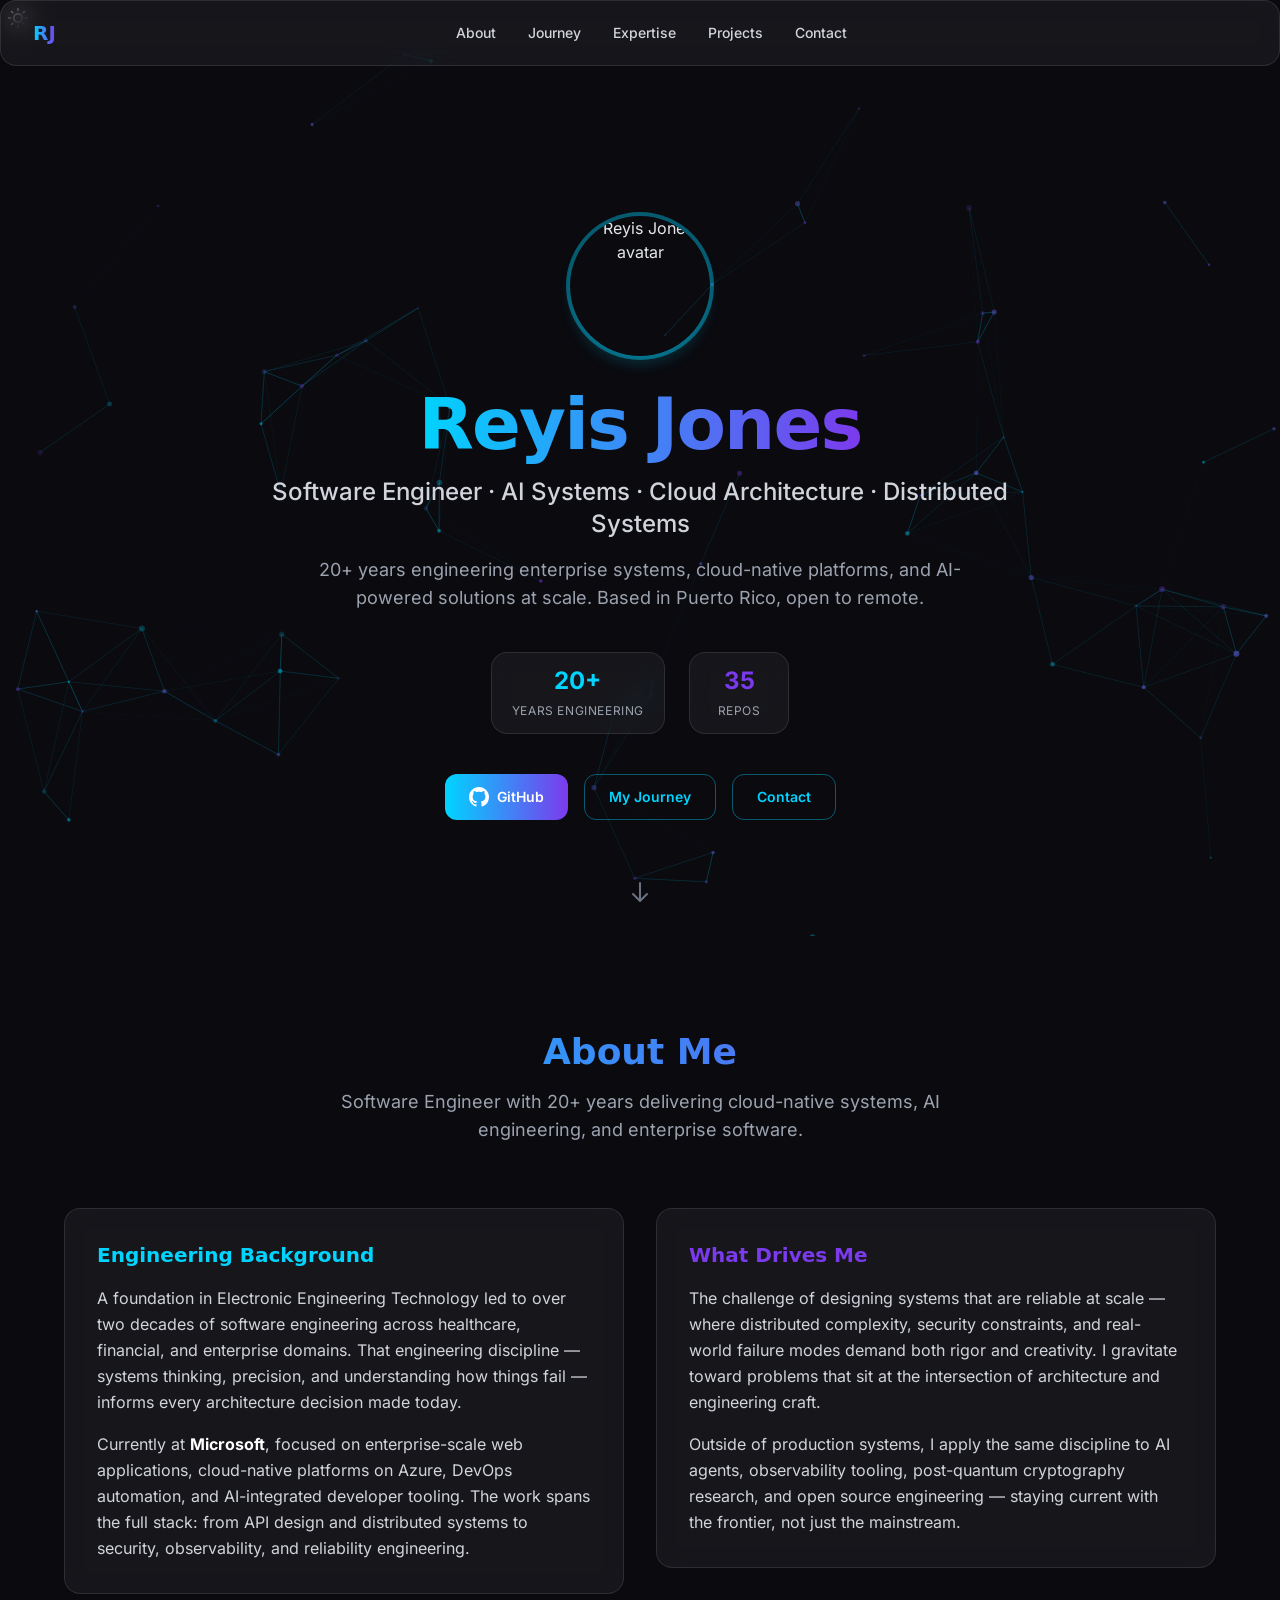
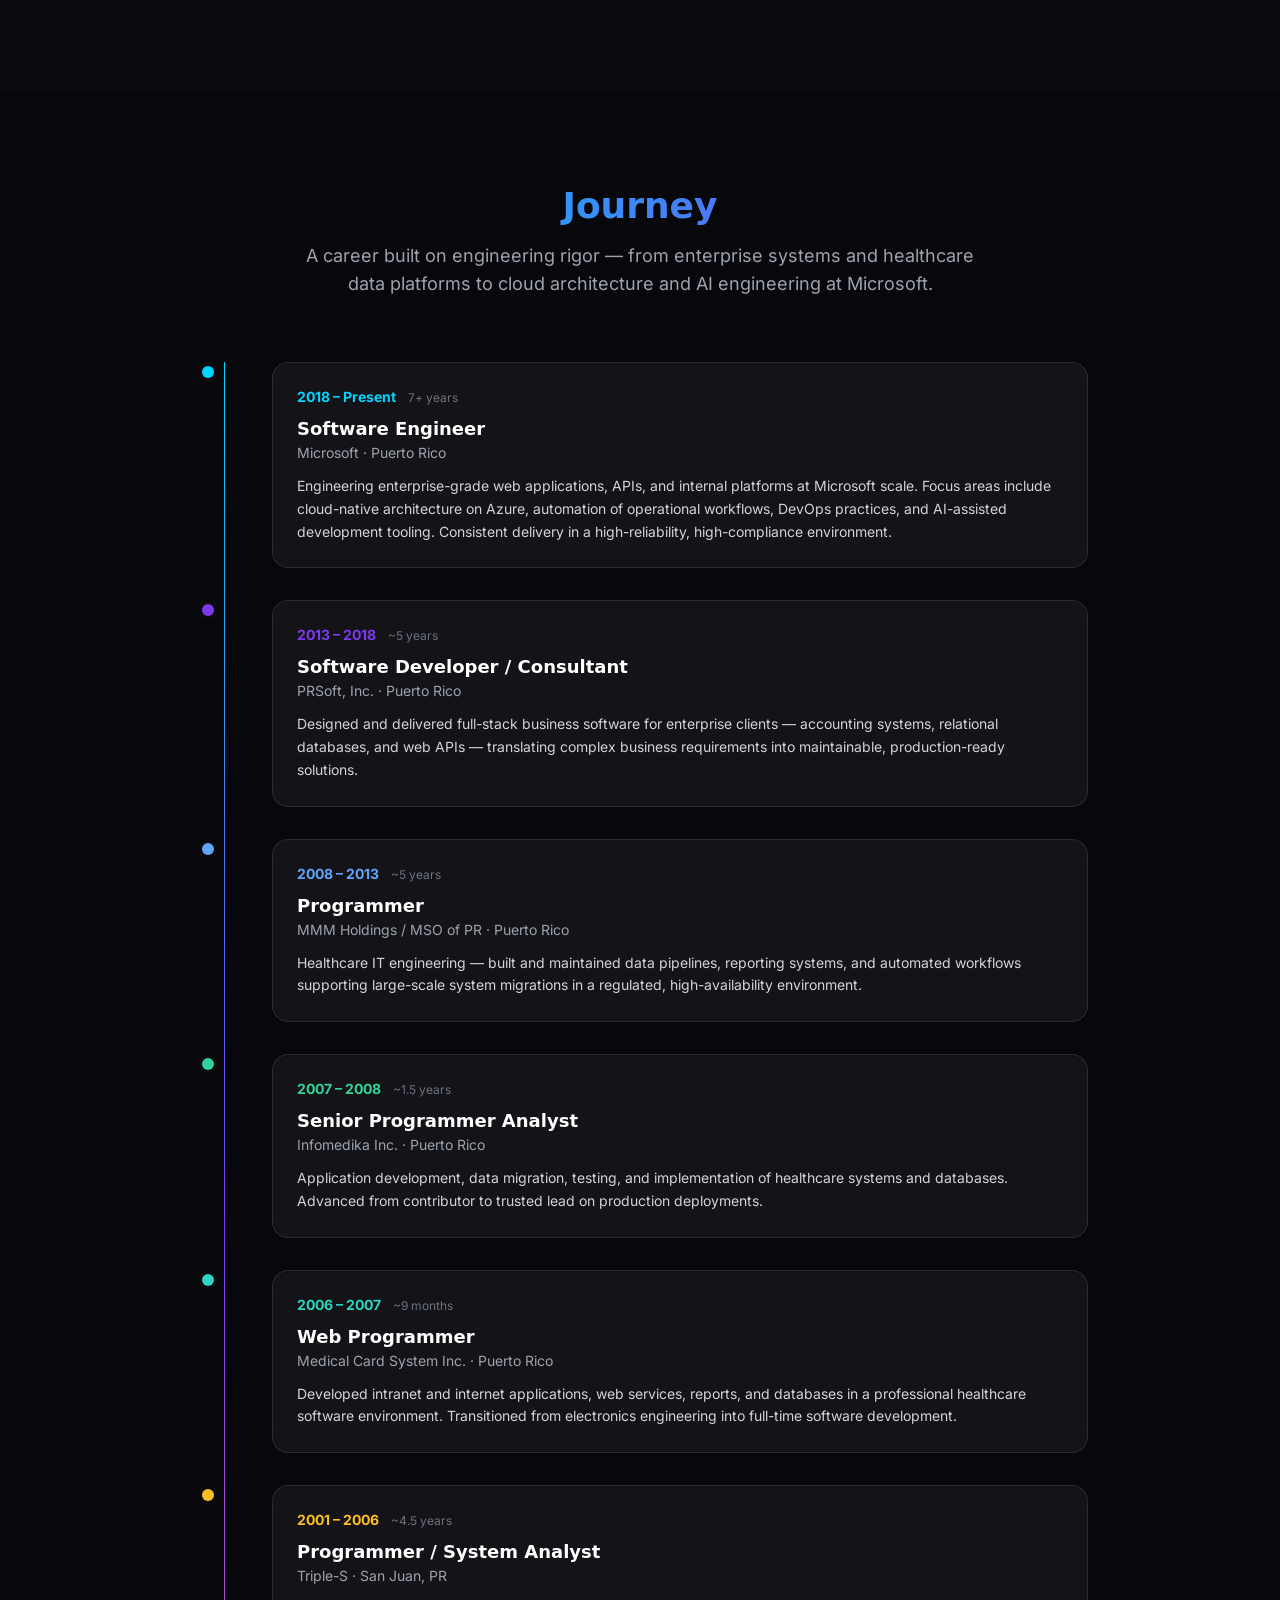
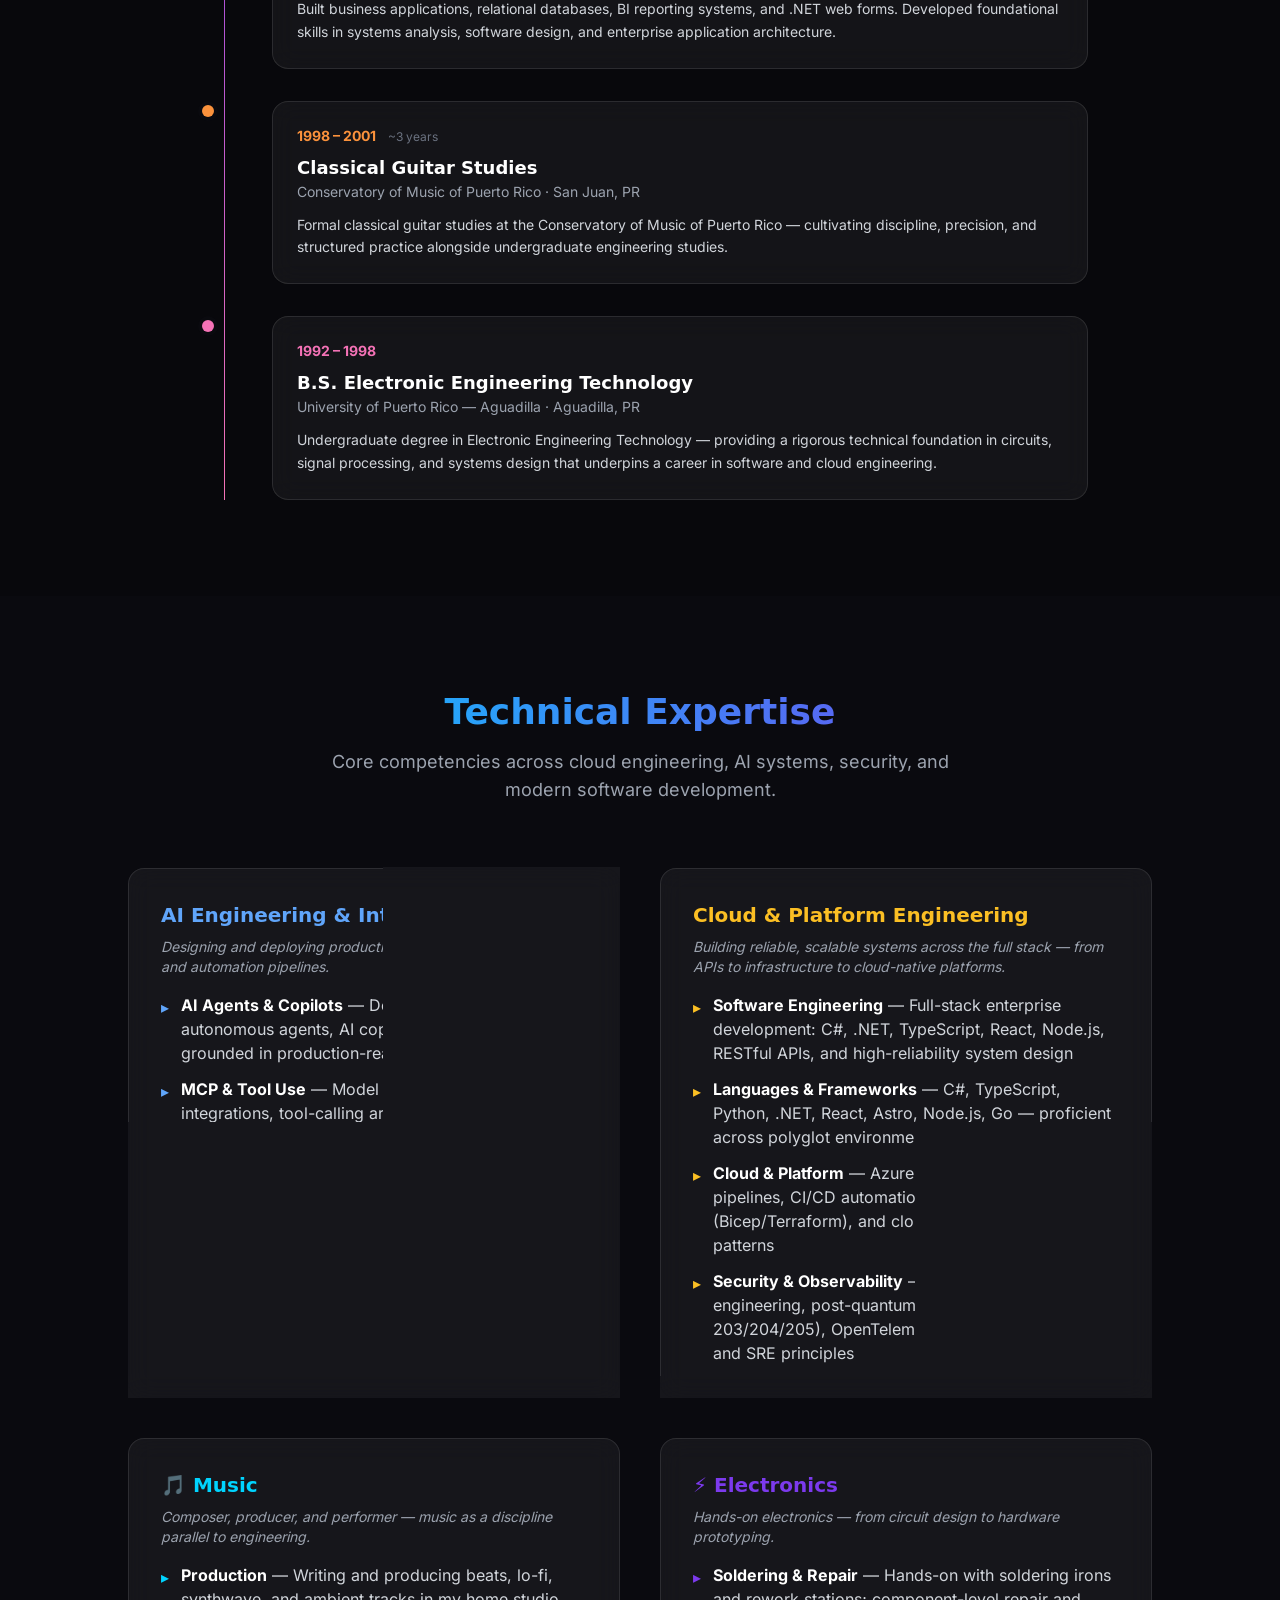
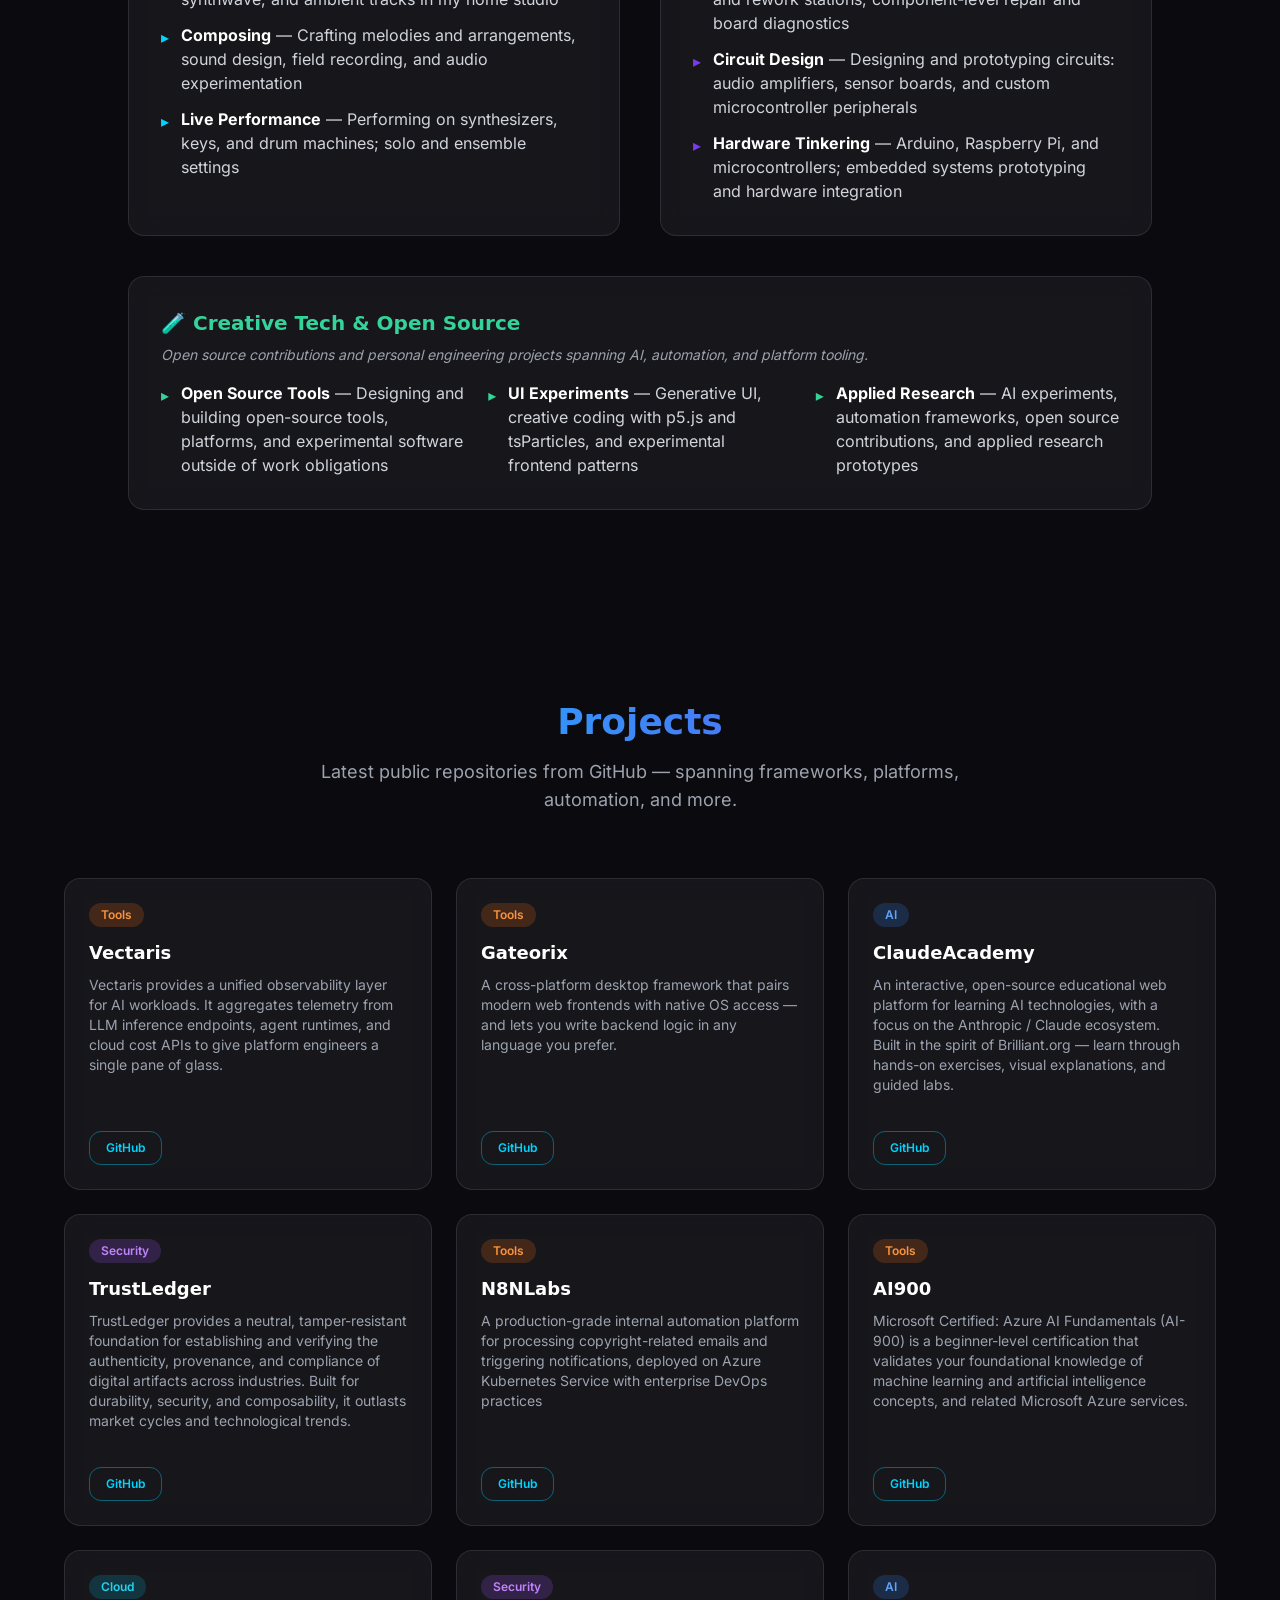
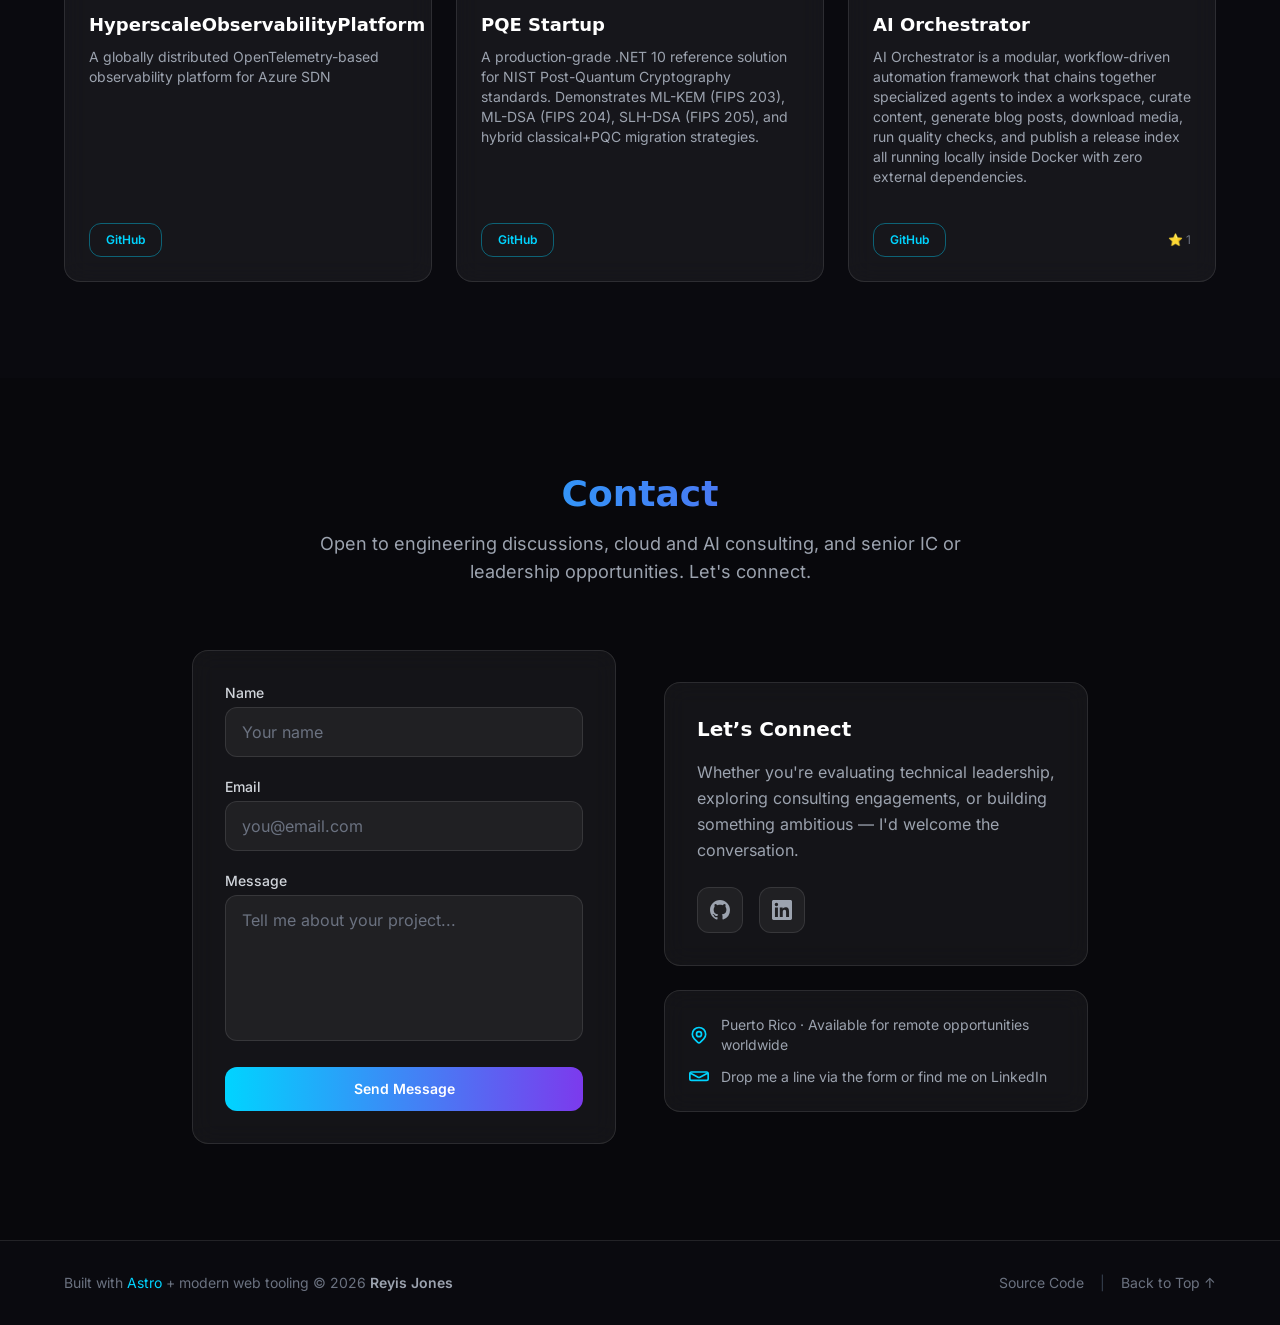
==== commit 73d725b6: "deploy: 09015e4a59eee9037d294eb11fc3075cf25b4282 reyisjones/ReyisJonesTech@09015e4a59eee9037d294eb11" ====
--- a/index.html
+++ b/index.html
@@ -60,7 +60,7 @@
 GitHub
 </a>  <span class="text-xs text-gray-500 ml-auto">⭐ 1</span> </div> </article> </div> </div> </section> <section id="contact" class="py-24 px-4 bg-cosmos-950/50"> <div class="max-w-4xl mx-auto"> <div class="text-center mb-16" data-aos="fade-up"> <h2 class="section-heading">Contact</h2> <p class="section-subheading">
 Open to engineering discussions, cloud and AI consulting, and senior IC or leadership opportunities. Let's connect.
-</p> </div> <div class="grid md:grid-cols-2 gap-12"> <div class="glass p-8" data-aos="fade-right"> <script>(()=>{var l=(s,i,o)=>{let r=async()=>{await(await s())()},t=typeof i.value=="object"?i.value:void 0,c={rootMargin:t==null?void 0:t.rootMargin},n=new IntersectionObserver(e=>{for(let a of e)if(a.isIntersecting){n.disconnect(),r();break}},c);for(let e of o.children)n.observe(e)};(self.Astro||(self.Astro={})).visible=l;window.dispatchEvent(new Event("astro:visible"));})();</script><astro-island uid="ZQEs9p" prefix="r0" component-url="/_astro/ContactForm.B_ZDxE3D.js" component-export="default" renderer-url="/_astro/client.BuOr9PT5.js" props="{}" ssr="" client="visible" opts="{&quot;name&quot;:&quot;ContactForm&quot;,&quot;value&quot;:true}" await-children=""><form class="space-y-5" aria-label="Contact form"><div><label for="user_name" class="block text-sm font-medium text-gray-300 mb-1">Name</label><input type="text" id="user_name" name="user_name" required="" class="w-full px-4 py-3 rounded-xl bg-white/5 border border-white/10 text-white placeholder-gray-500 focus:outline-none focus:border-neon-cyan focus:ring-1 focus:ring-neon-cyan transition-colors" placeholder="Your name"/></div><div><label for="user_email" class="block text-sm font-medium text-gray-300 mb-1">Email</label><input type="email" id="user_email" name="user_email" required="" class="w-full px-4 py-3 rounded-xl bg-white/5 border border-white/10 text-white placeholder-gray-500 focus:outline-none focus:border-neon-cyan focus:ring-1 focus:ring-neon-cyan transition-colors" placeholder="you@email.com"/></div><div><label for="message" class="block text-sm font-medium text-gray-300 mb-1">Message</label><textarea id="message" name="message" required="" rows="5" class="w-full px-4 py-3 rounded-xl bg-white/5 border border-white/10 text-white placeholder-gray-500 focus:outline-none focus:border-neon-cyan focus:ring-1 focus:ring-neon-cyan transition-colors resize-none" placeholder="Tell me about your project..."></textarea></div><button type="submit" class="btn-primary w-full justify-center disabled:opacity-50 disabled:cursor-not-allowed" aria-label="Send message">Send Message</button></form><!--astro:end--></astro-island> </div> <div class="flex flex-col justify-center" data-aos="fade-left"> <div class="glass p-8 mb-6"> <h3 class="text-xl font-heading font-semibold text-white mb-4">
+</p> </div> <div class="grid md:grid-cols-2 gap-12"> <div class="glass p-8" data-aos="fade-right"> <script>(()=>{var l=(s,i,o)=>{let r=async()=>{await(await s())()},t=typeof i.value=="object"?i.value:void 0,c={rootMargin:t==null?void 0:t.rootMargin},n=new IntersectionObserver(e=>{for(let a of e)if(a.isIntersecting){n.disconnect(),r();break}},c);for(let e of o.children)n.observe(e)};(self.Astro||(self.Astro={})).visible=l;window.dispatchEvent(new Event("astro:visible"));})();</script><astro-island uid="ZQEs9p" prefix="r0" component-url="/_astro/ContactForm.BT00Qudh.js" component-export="default" renderer-url="/_astro/client.BuOr9PT5.js" props="{}" ssr="" client="visible" opts="{&quot;name&quot;:&quot;ContactForm&quot;,&quot;value&quot;:true}" await-children=""><form class="space-y-5" aria-label="Contact form"><div><label for="user_name" class="block text-sm font-medium text-gray-300 mb-1">Name</label><input type="text" id="user_name" name="user_name" required="" class="w-full px-4 py-3 rounded-xl bg-white/5 border border-white/10 text-white placeholder-gray-500 focus:outline-none focus:border-neon-cyan focus:ring-1 focus:ring-neon-cyan transition-colors" placeholder="Your name"/></div><div><label for="user_email" class="block text-sm font-medium text-gray-300 mb-1">Email</label><input type="email" id="user_email" name="user_email" required="" class="w-full px-4 py-3 rounded-xl bg-white/5 border border-white/10 text-white placeholder-gray-500 focus:outline-none focus:border-neon-cyan focus:ring-1 focus:ring-neon-cyan transition-colors" placeholder="you@email.com"/></div><div><label for="message" class="block text-sm font-medium text-gray-300 mb-1">Message</label><textarea id="message" name="message" required="" rows="5" class="w-full px-4 py-3 rounded-xl bg-white/5 border border-white/10 text-white placeholder-gray-500 focus:outline-none focus:border-neon-cyan focus:ring-1 focus:ring-neon-cyan transition-colors resize-none" placeholder="Tell me about your project..."></textarea></div><button type="submit" class="btn-primary w-full justify-center disabled:opacity-50 disabled:cursor-not-allowed" aria-label="Send message">Send Message</button></form><!--astro:end--></astro-island> </div> <div class="flex flex-col justify-center" data-aos="fade-left"> <div class="glass p-8 mb-6"> <h3 class="text-xl font-heading font-semibold text-white mb-4">
 Let’s Connect
 </h3> <p class="text-gray-400 mb-6 leading-relaxed">
 Whether you're evaluating technical leadership, exploring consulting engagements, or building something ambitious — I'd welcome the conversation.
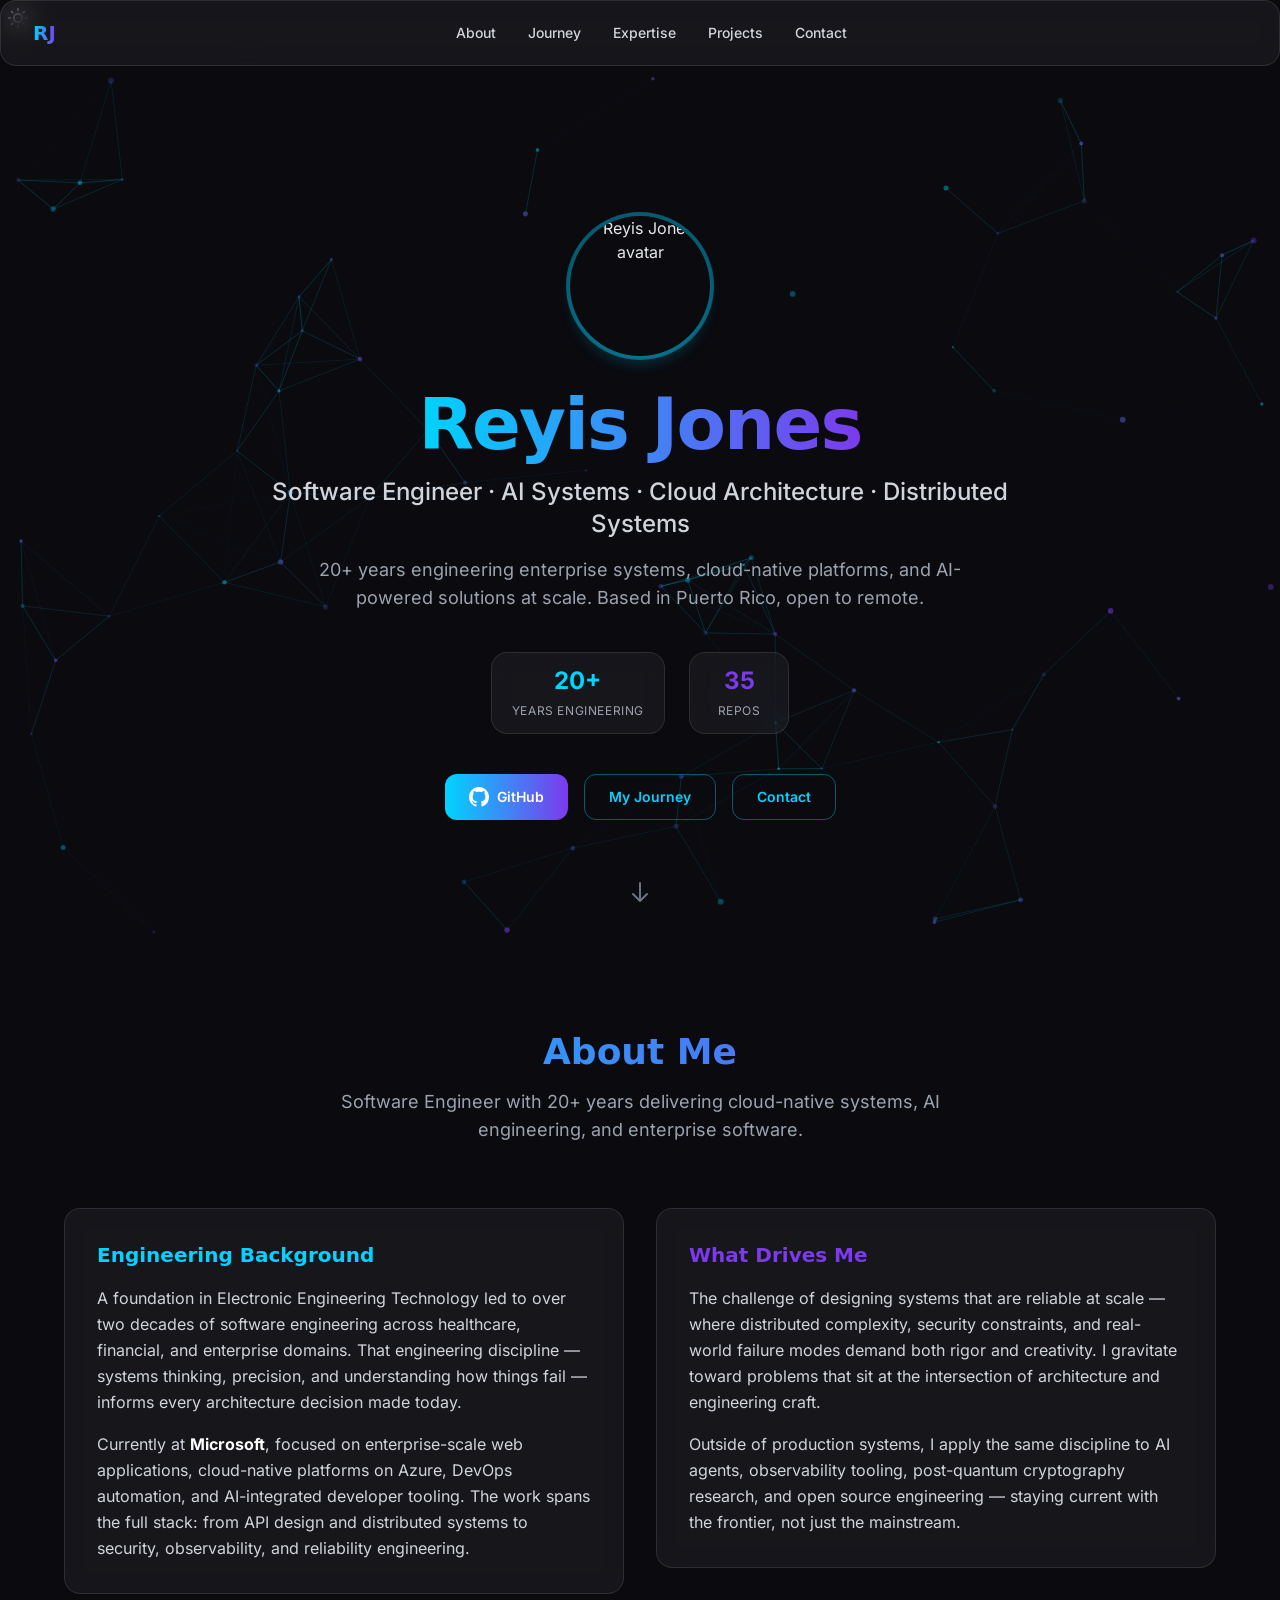
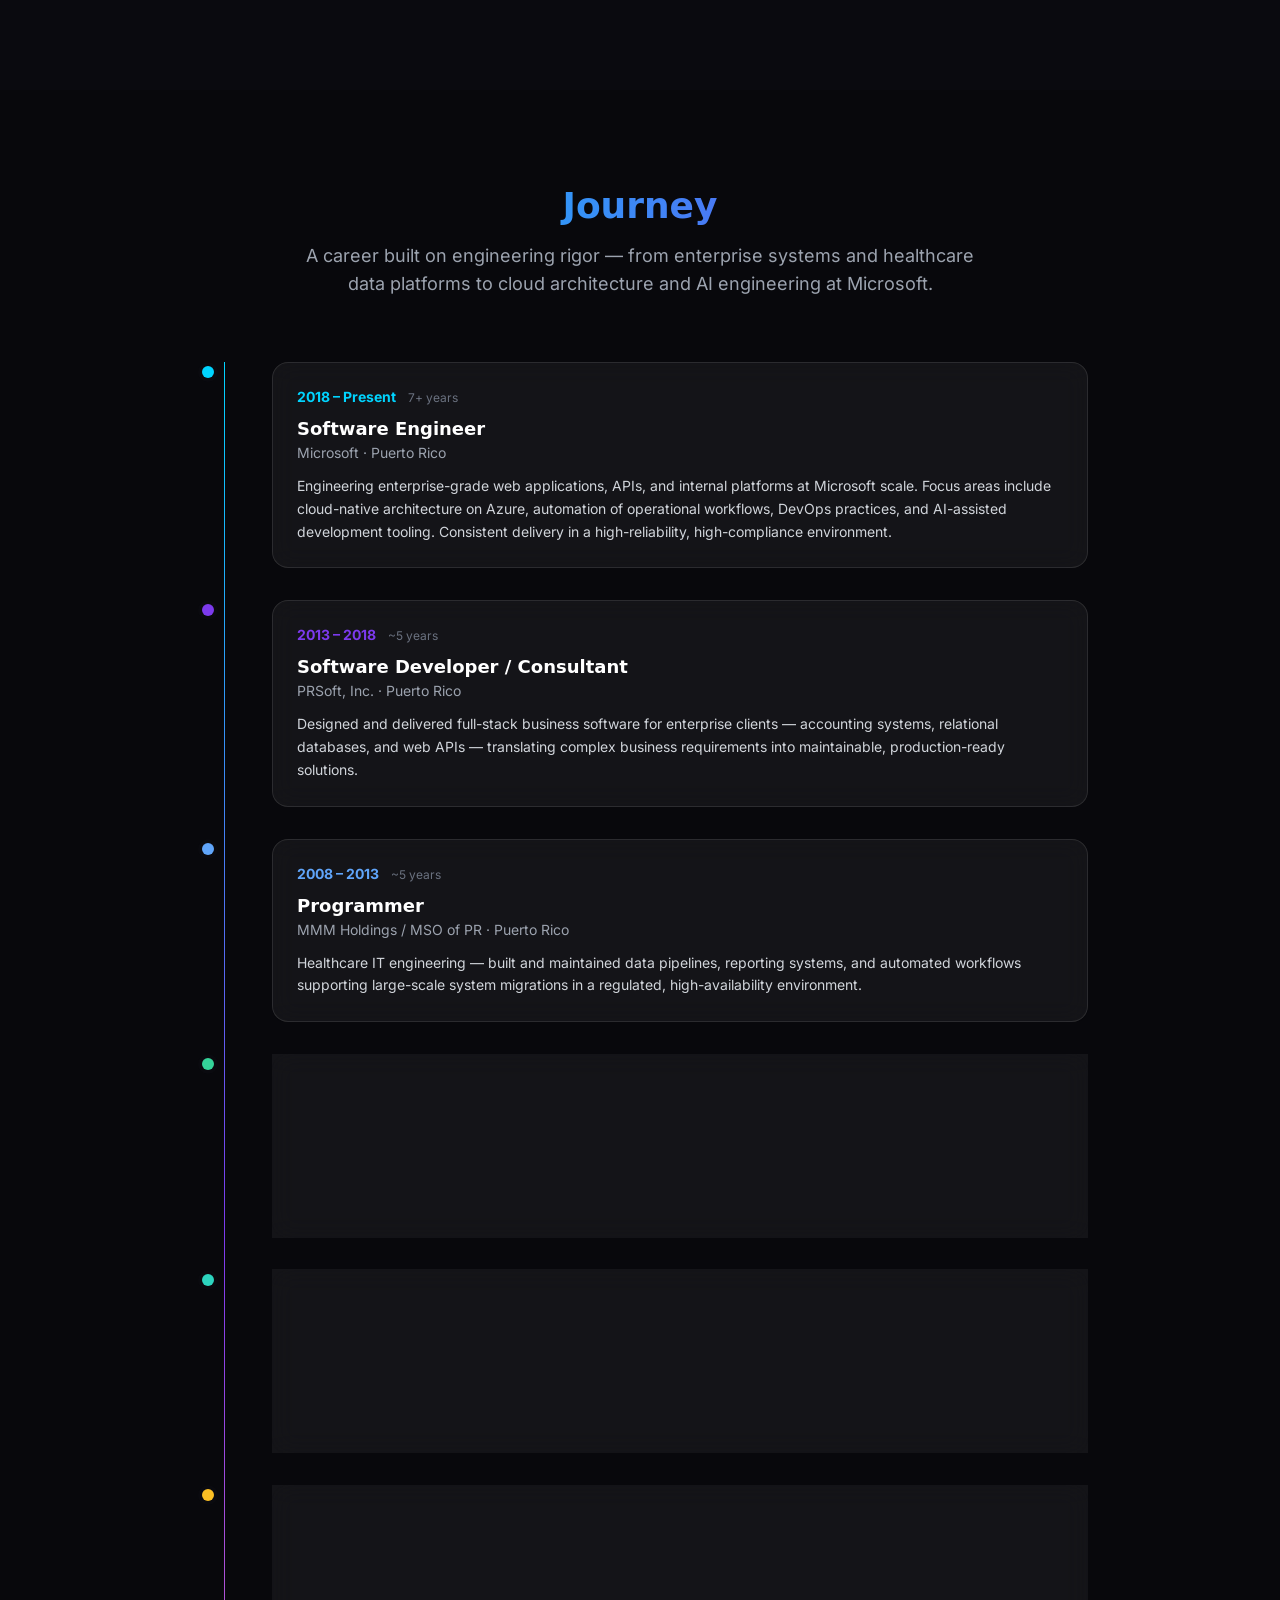
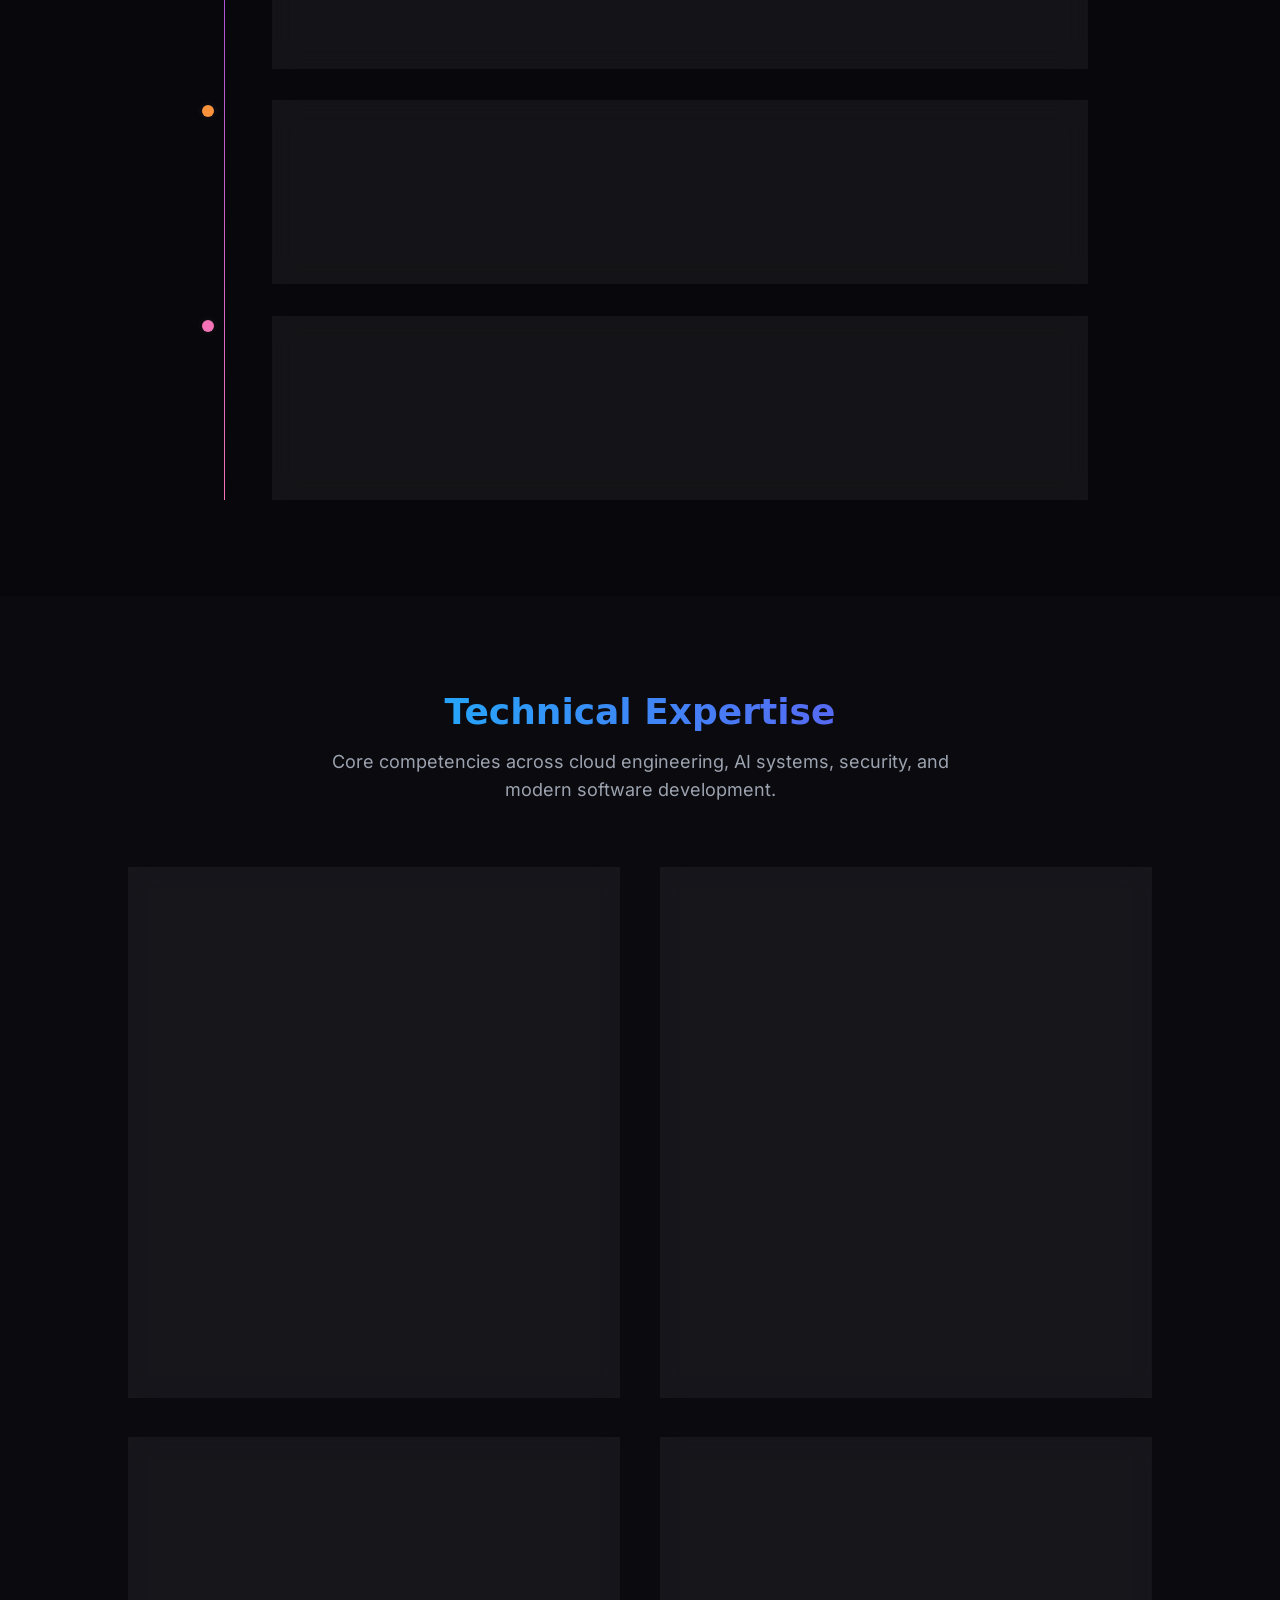
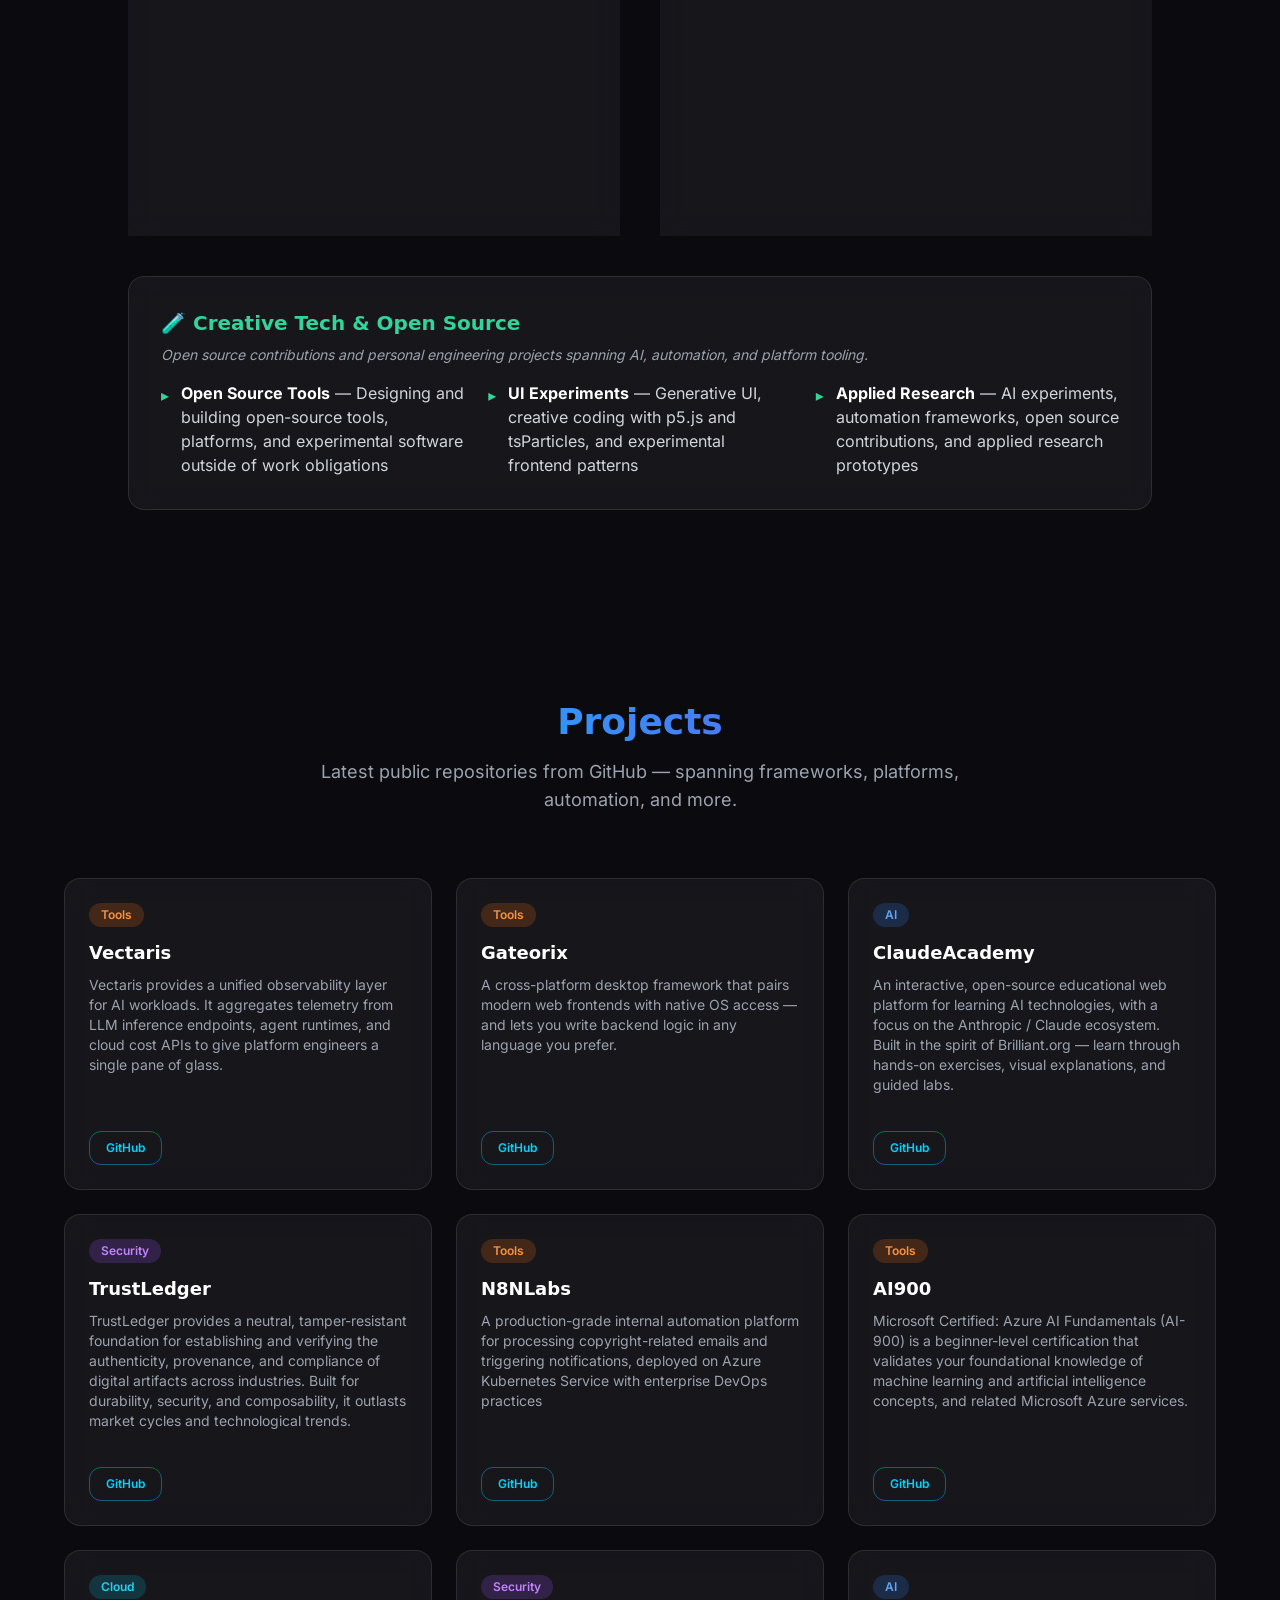
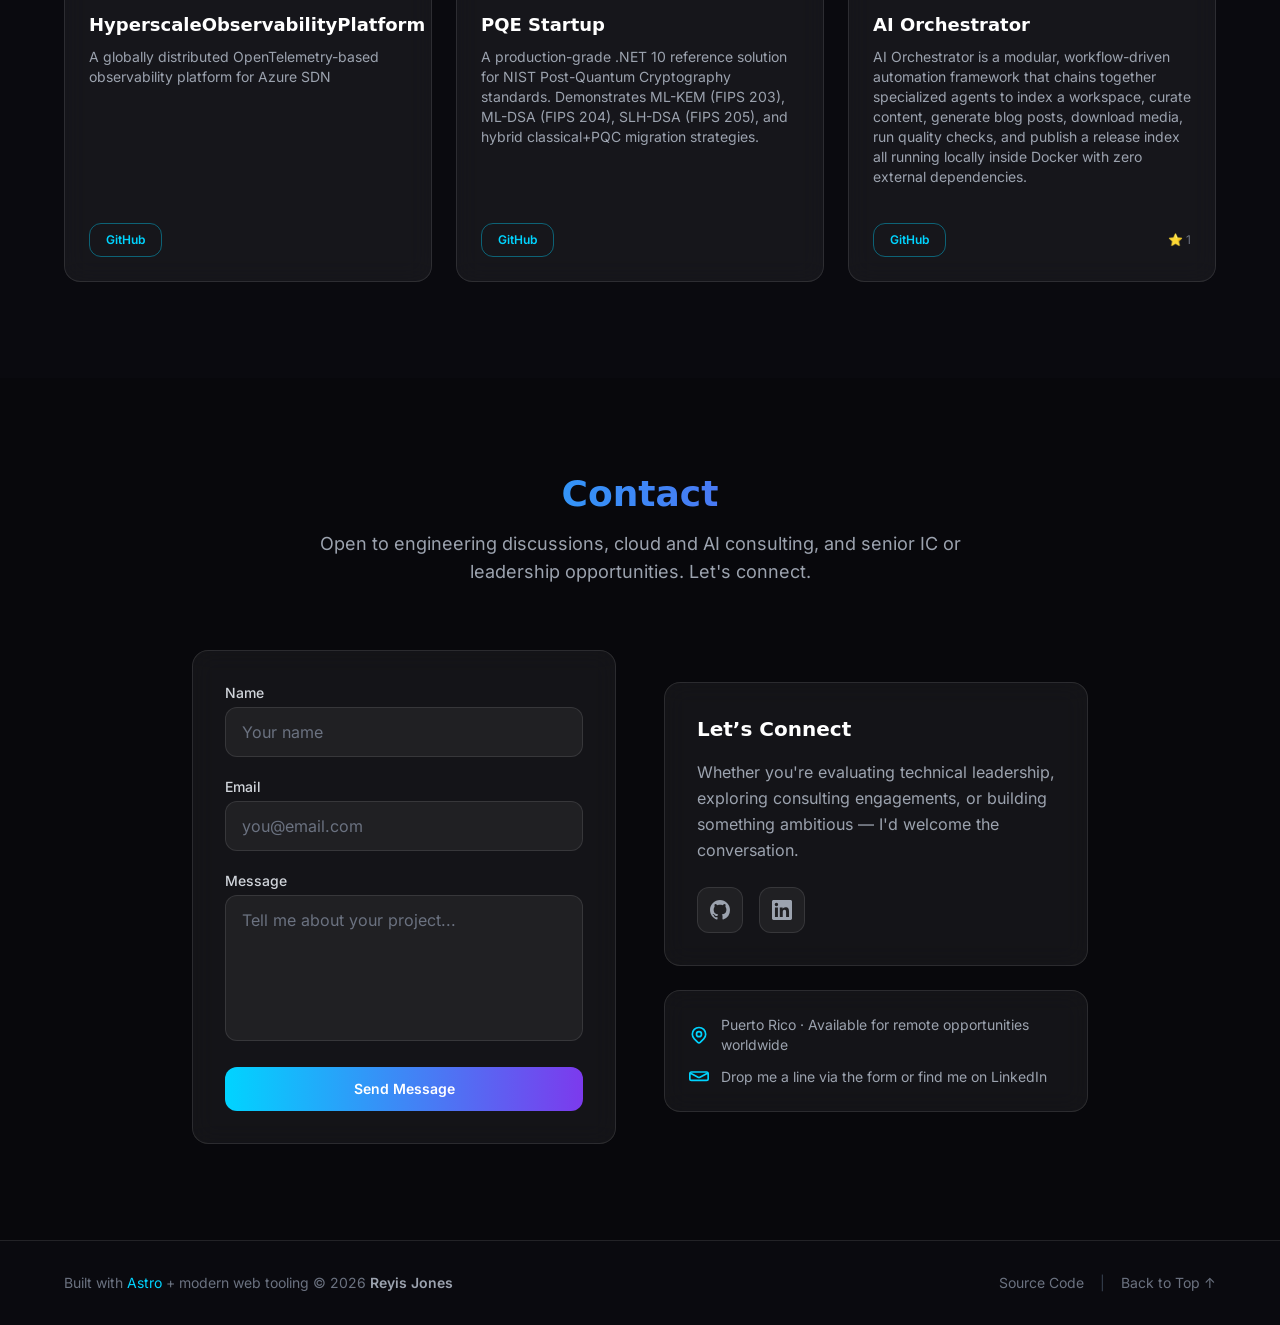
==== commit abbd506d: "deploy: fe607baf9d2a0cb36f53393de0ff0b87c0aa9069 reyisjones/ReyisJonesTech@fe607baf9d2a0cb36f53393de" ====
--- a/index.html
+++ b/index.html
@@ -60,7 +60,7 @@
 GitHub
 </a>  <span class="text-xs text-gray-500 ml-auto">⭐ 1</span> </div> </article> </div> </div> </section> <section id="contact" class="py-24 px-4 bg-cosmos-950/50"> <div class="max-w-4xl mx-auto"> <div class="text-center mb-16" data-aos="fade-up"> <h2 class="section-heading">Contact</h2> <p class="section-subheading">
 Open to engineering discussions, cloud and AI consulting, and senior IC or leadership opportunities. Let's connect.
-</p> </div> <div class="grid md:grid-cols-2 gap-12"> <div class="glass p-8" data-aos="fade-right"> <script>(()=>{var l=(s,i,o)=>{let r=async()=>{await(await s())()},t=typeof i.value=="object"?i.value:void 0,c={rootMargin:t==null?void 0:t.rootMargin},n=new IntersectionObserver(e=>{for(let a of e)if(a.isIntersecting){n.disconnect(),r();break}},c);for(let e of o.children)n.observe(e)};(self.Astro||(self.Astro={})).visible=l;window.dispatchEvent(new Event("astro:visible"));})();</script><astro-island uid="ZQEs9p" prefix="r0" component-url="/_astro/ContactForm.BT00Qudh.js" component-export="default" renderer-url="/_astro/client.BuOr9PT5.js" props="{}" ssr="" client="visible" opts="{&quot;name&quot;:&quot;ContactForm&quot;,&quot;value&quot;:true}" await-children=""><form class="space-y-5" aria-label="Contact form"><div><label for="user_name" class="block text-sm font-medium text-gray-300 mb-1">Name</label><input type="text" id="user_name" name="user_name" required="" class="w-full px-4 py-3 rounded-xl bg-white/5 border border-white/10 text-white placeholder-gray-500 focus:outline-none focus:border-neon-cyan focus:ring-1 focus:ring-neon-cyan transition-colors" placeholder="Your name"/></div><div><label for="user_email" class="block text-sm font-medium text-gray-300 mb-1">Email</label><input type="email" id="user_email" name="user_email" required="" class="w-full px-4 py-3 rounded-xl bg-white/5 border border-white/10 text-white placeholder-gray-500 focus:outline-none focus:border-neon-cyan focus:ring-1 focus:ring-neon-cyan transition-colors" placeholder="you@email.com"/></div><div><label for="message" class="block text-sm font-medium text-gray-300 mb-1">Message</label><textarea id="message" name="message" required="" rows="5" class="w-full px-4 py-3 rounded-xl bg-white/5 border border-white/10 text-white placeholder-gray-500 focus:outline-none focus:border-neon-cyan focus:ring-1 focus:ring-neon-cyan transition-colors resize-none" placeholder="Tell me about your project..."></textarea></div><button type="submit" class="btn-primary w-full justify-center disabled:opacity-50 disabled:cursor-not-allowed" aria-label="Send message">Send Message</button></form><!--astro:end--></astro-island> </div> <div class="flex flex-col justify-center" data-aos="fade-left"> <div class="glass p-8 mb-6"> <h3 class="text-xl font-heading font-semibold text-white mb-4">
+</p> </div> <div class="grid md:grid-cols-2 gap-12"> <div class="glass p-8" data-aos="fade-right"> <script>(()=>{var l=(s,i,o)=>{let r=async()=>{await(await s())()},t=typeof i.value=="object"?i.value:void 0,c={rootMargin:t==null?void 0:t.rootMargin},n=new IntersectionObserver(e=>{for(let a of e)if(a.isIntersecting){n.disconnect(),r();break}},c);for(let e of o.children)n.observe(e)};(self.Astro||(self.Astro={})).visible=l;window.dispatchEvent(new Event("astro:visible"));})();</script><astro-island uid="ZQEs9p" prefix="r0" component-url="/_astro/ContactForm.BEPjqEwm.js" component-export="default" renderer-url="/_astro/client.BuOr9PT5.js" props="{}" ssr="" client="visible" opts="{&quot;name&quot;:&quot;ContactForm&quot;,&quot;value&quot;:true}" await-children=""><form class="space-y-5" aria-label="Contact form"><div><label for="user_name" class="block text-sm font-medium text-gray-300 mb-1">Name</label><input type="text" id="user_name" name="user_name" required="" class="w-full px-4 py-3 rounded-xl bg-white/5 border border-white/10 text-white placeholder-gray-500 focus:outline-none focus:border-neon-cyan focus:ring-1 focus:ring-neon-cyan transition-colors" placeholder="Your name"/></div><div><label for="user_email" class="block text-sm font-medium text-gray-300 mb-1">Email</label><input type="email" id="user_email" name="user_email" required="" class="w-full px-4 py-3 rounded-xl bg-white/5 border border-white/10 text-white placeholder-gray-500 focus:outline-none focus:border-neon-cyan focus:ring-1 focus:ring-neon-cyan transition-colors" placeholder="you@email.com"/></div><div><label for="message" class="block text-sm font-medium text-gray-300 mb-1">Message</label><textarea id="message" name="message" required="" rows="5" class="w-full px-4 py-3 rounded-xl bg-white/5 border border-white/10 text-white placeholder-gray-500 focus:outline-none focus:border-neon-cyan focus:ring-1 focus:ring-neon-cyan transition-colors resize-none" placeholder="Tell me about your project..."></textarea></div><button type="submit" class="btn-primary w-full justify-center disabled:opacity-50 disabled:cursor-not-allowed" aria-label="Send message">Send Message</button></form><!--astro:end--></astro-island> </div> <div class="flex flex-col justify-center" data-aos="fade-left"> <div class="glass p-8 mb-6"> <h3 class="text-xl font-heading font-semibold text-white mb-4">
 Let’s Connect
 </h3> <p class="text-gray-400 mb-6 leading-relaxed">
 Whether you're evaluating technical leadership, exploring consulting engagements, or building something ambitious — I'd welcome the conversation.
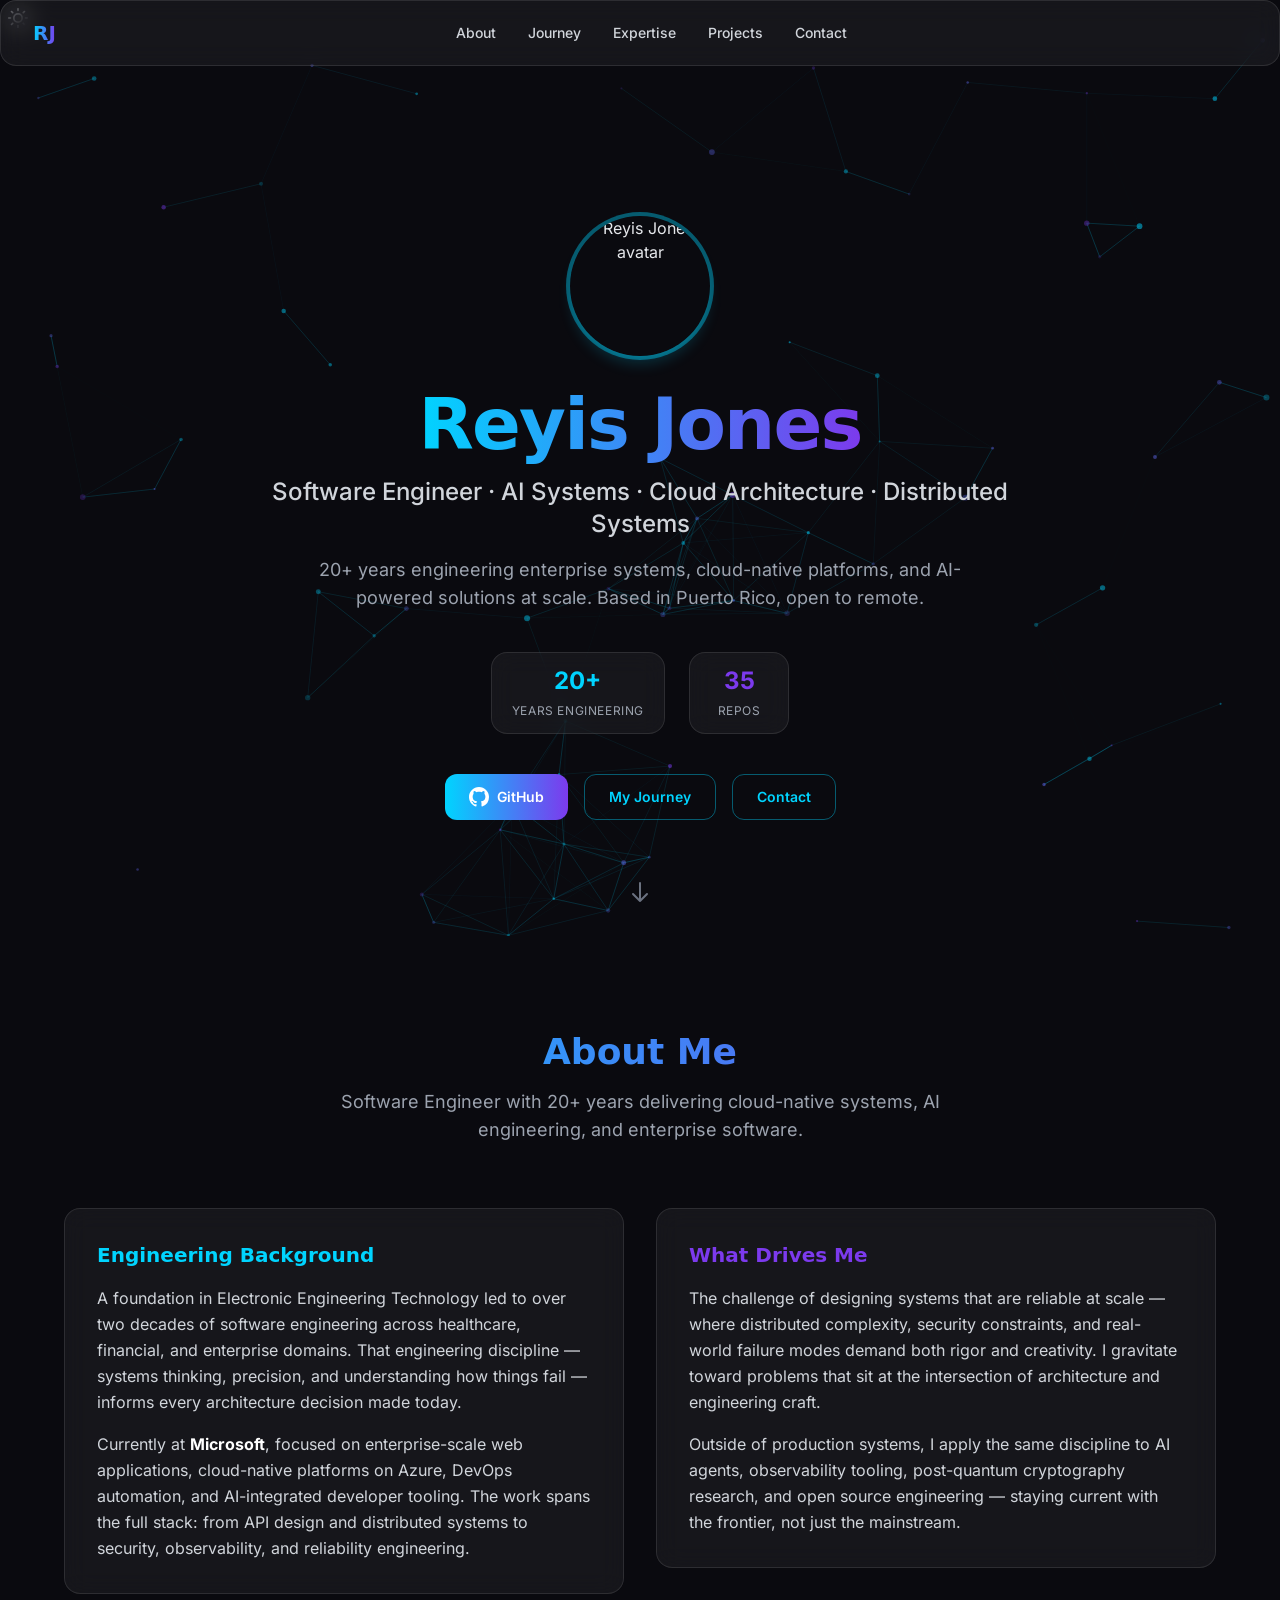
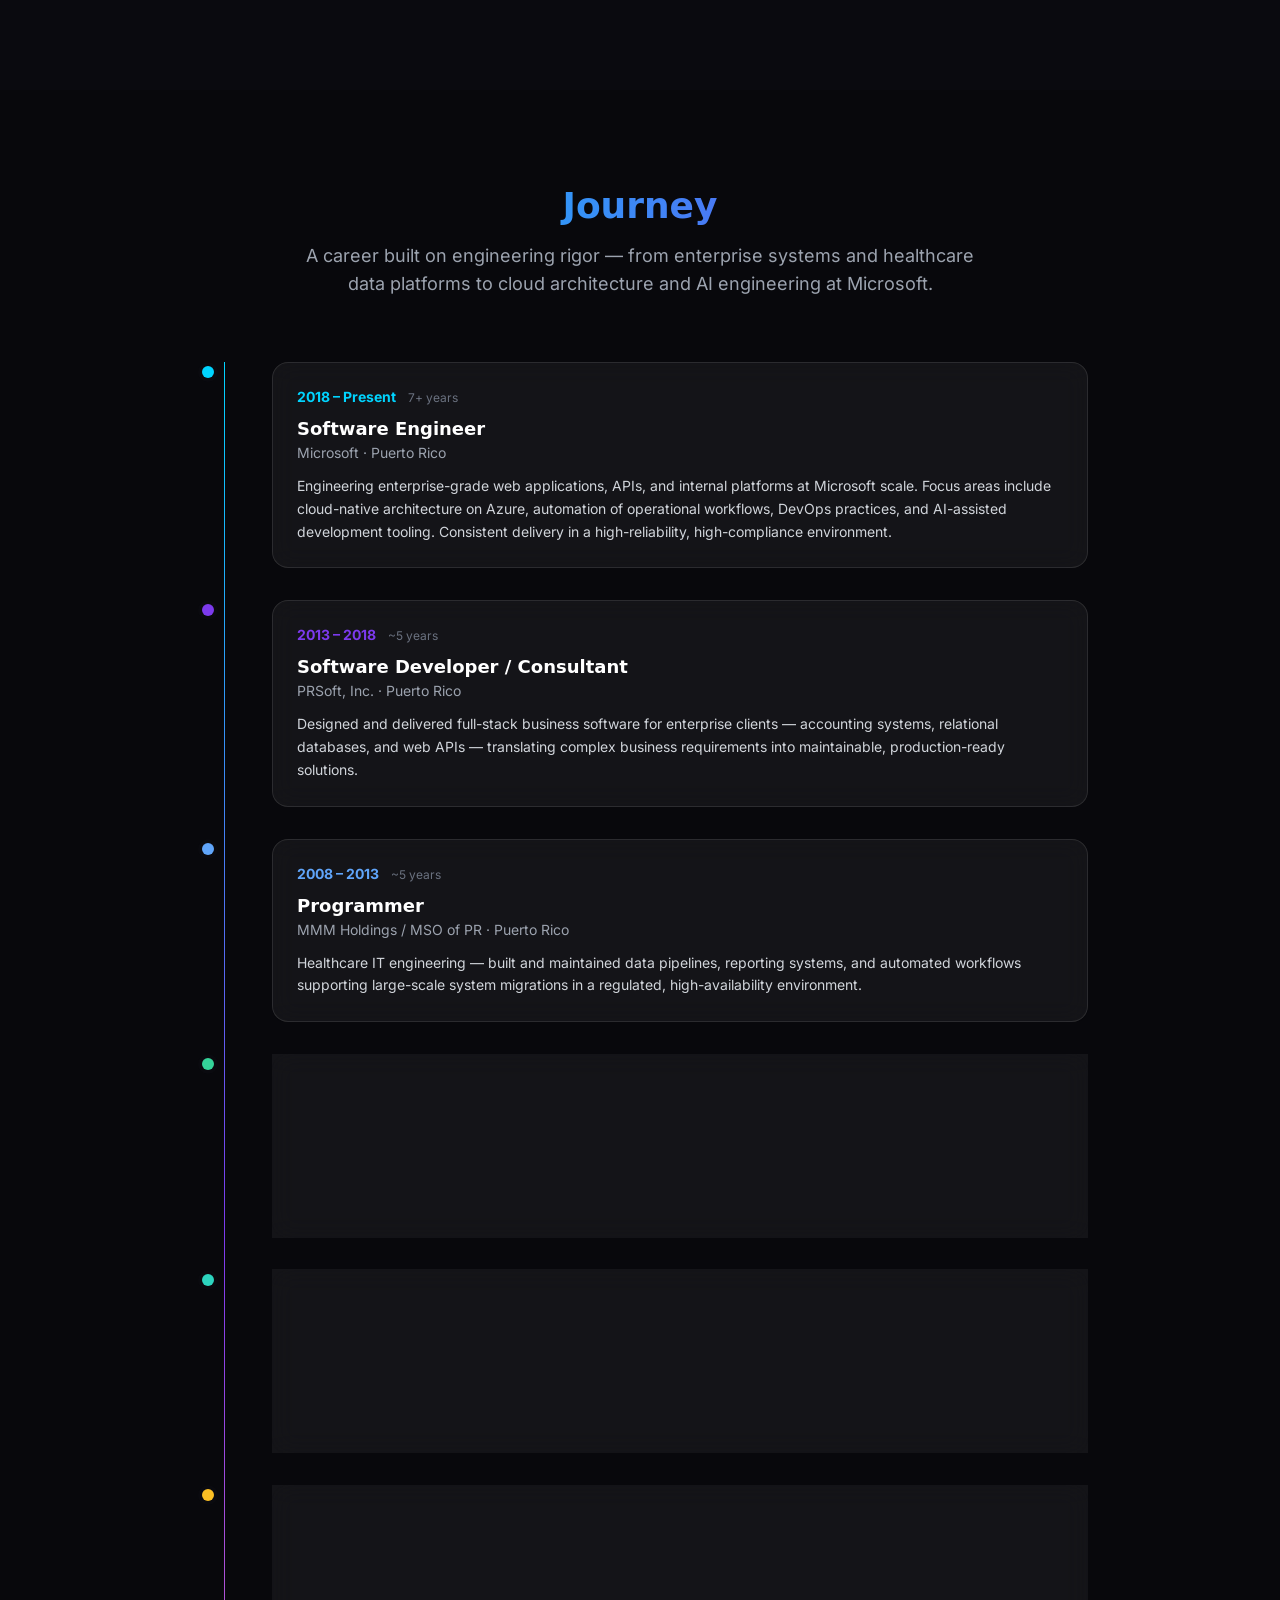
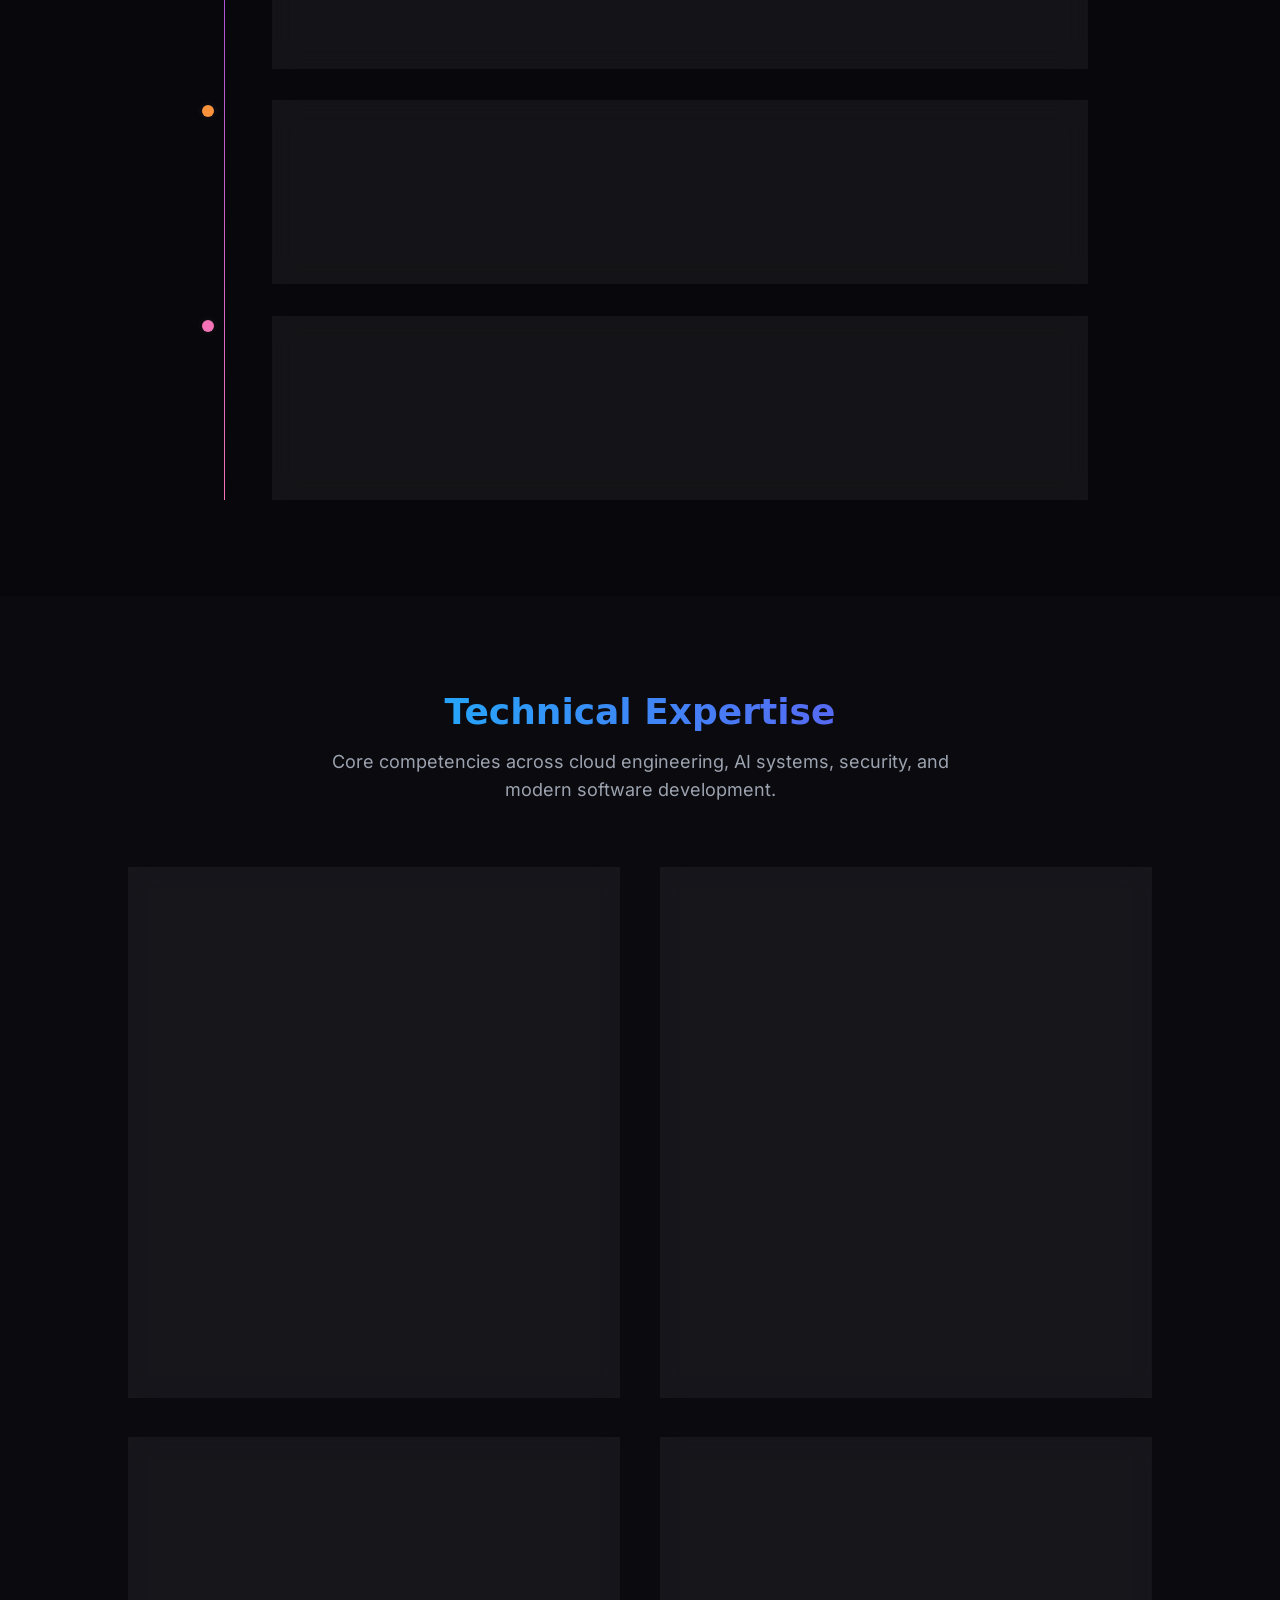
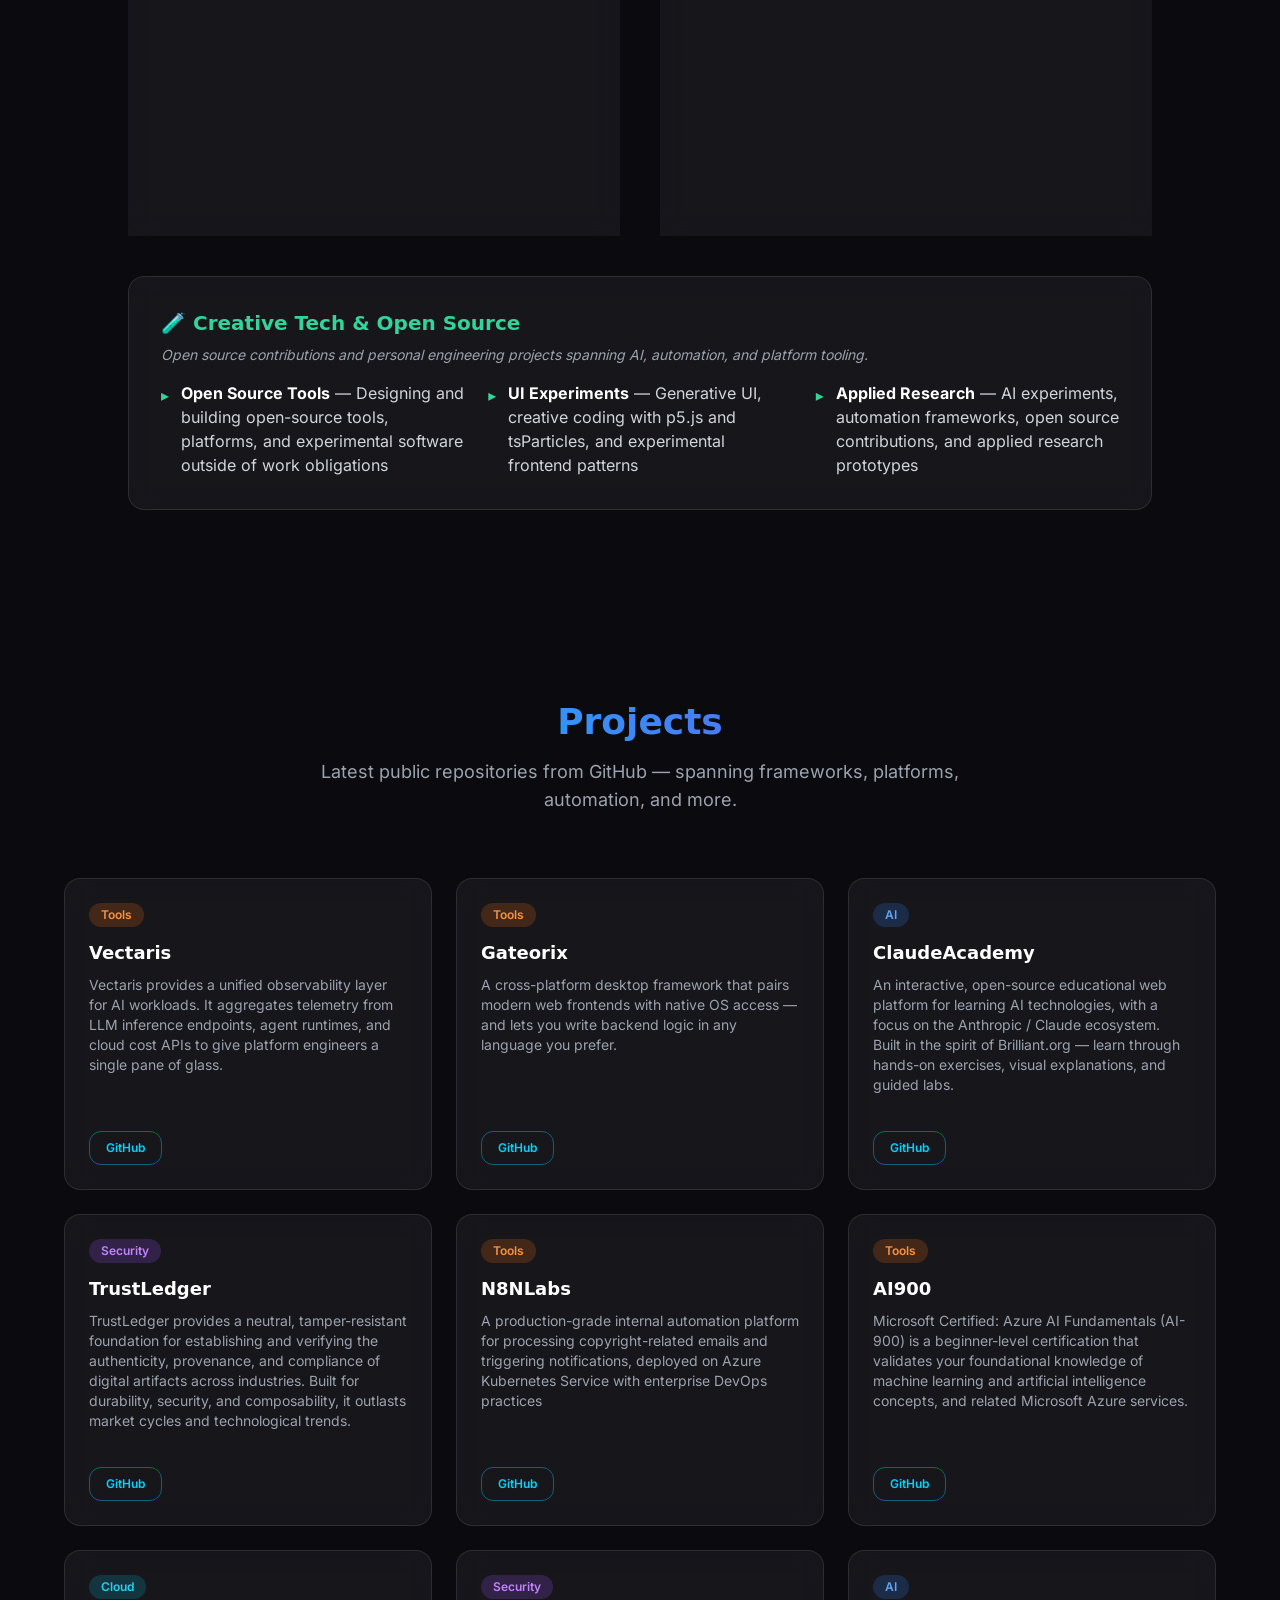
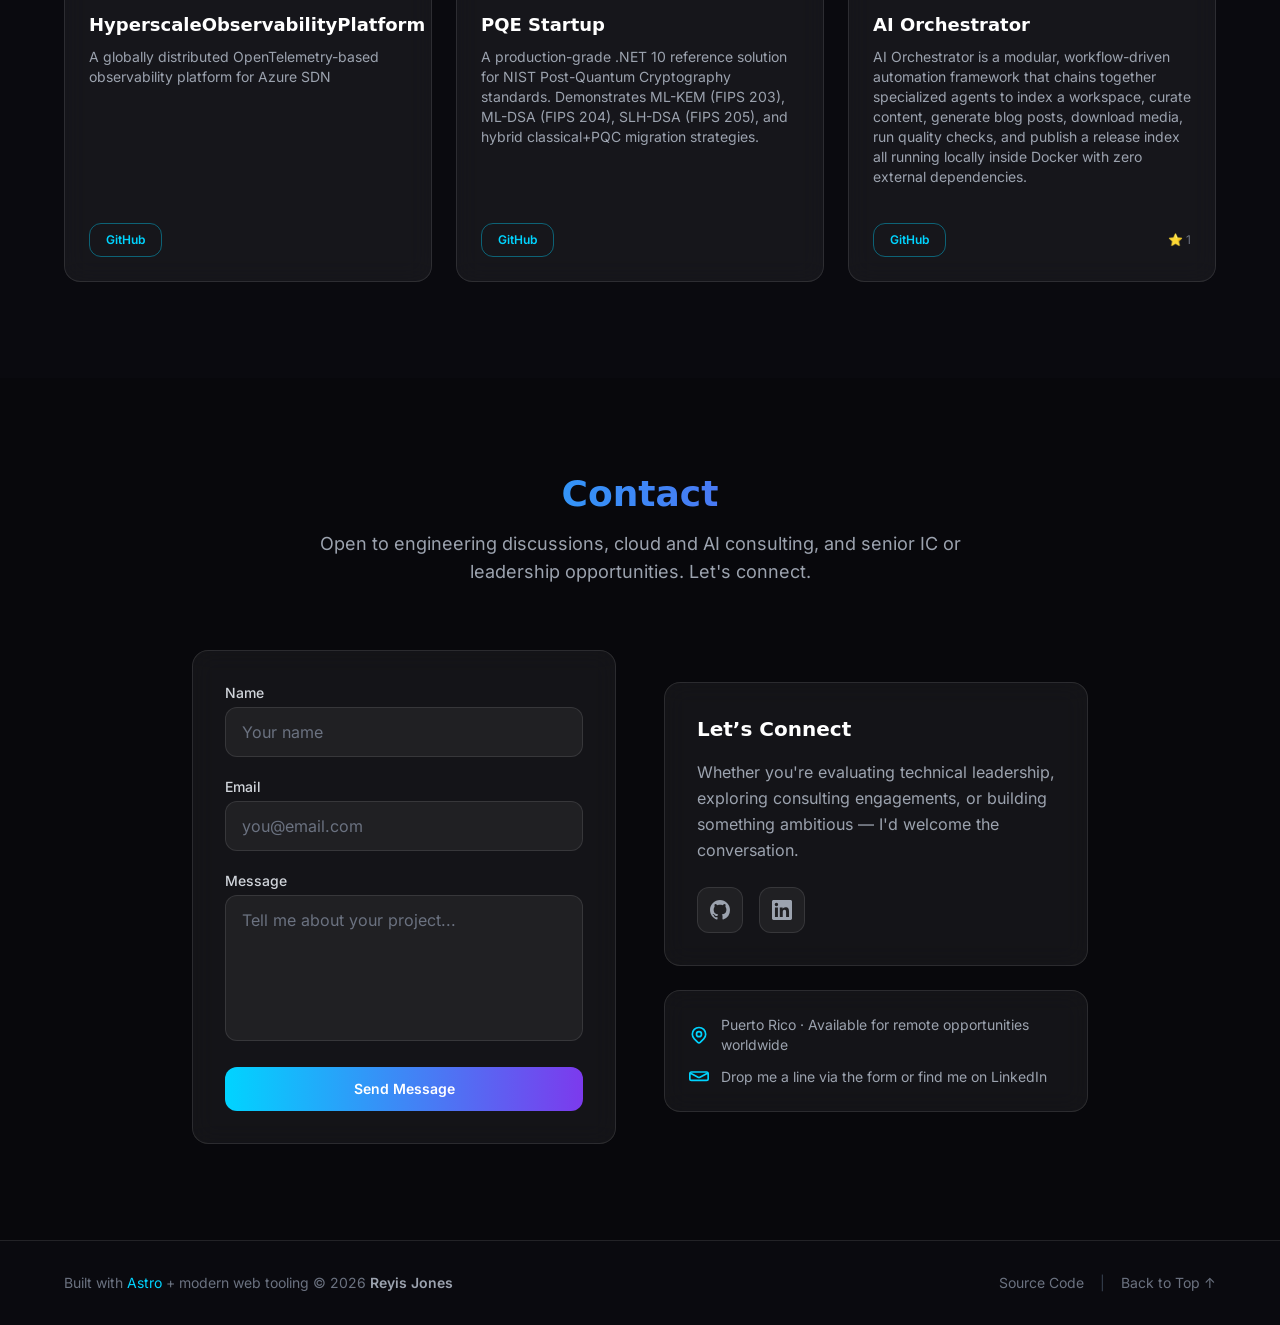
==== commit 62b7e914: "deploy: 19c69f31fd44acaabe42fcc492634a09a99b083c reyisjones/ReyisJonesTech@19c69f31fd44acaabe42fcc49" ====
--- a/index.html
+++ b/index.html
@@ -1,10 +1,10 @@
-<!DOCTYPE html><html lang="en" class="dark"> <head><meta charset="UTF-8"><meta name="viewport" content="width=device-width, initial-scale=1.0"><link rel="icon" type="image/svg+xml" href="/favicon.svg"><link rel="canonical" href="https://reyisjones.github.io/"><title>Reyis Jones — Software Engineer | Azure · AI · Cloud Architecture</title><meta name="description" content="Portfolio of Reyis Jones, Software Engineer at Microsoft with 20+ years of experience in cloud architecture, AI engineering, distributed systems, cybersecurity, observability, and enterprise software."><meta name="author" content="Reyis Jones"><meta property="og:type" content="website"><meta property="og:url" content="https://reyisjones.github.io/"><meta property="og:title" content="Reyis Jones — Software Engineer | Azure · AI · Cloud Architecture"><meta property="og:description" content="Portfolio of Reyis Jones, Software Engineer at Microsoft with 20+ years of experience in cloud architecture, AI engineering, distributed systems, cybersecurity, observability, and enterprise software."><meta property="og:image" content="https://reyisjones.github.io/og-image.png"><meta name="twitter:card" content="summary_large_image"><meta name="twitter:title" content="Reyis Jones — Software Engineer | Azure · AI · Cloud Architecture"><meta name="twitter:description" content="Portfolio of Reyis Jones, Software Engineer at Microsoft with 20+ years of experience in cloud architecture, AI engineering, distributed systems, cybersecurity, observability, and enterprise software."><meta name="twitter:image" content="https://reyisjones.github.io/og-image.png"><script type="application/ld+json">{"@context":"https://schema.org","@type":"Person","name":"Reyis Jones","url":"https://reyisjones.github.io","sameAs":["https://github.com/reyisjones","https://www.linkedin.com/in/reyis-nieves-escoriaza"],"jobTitle":"Software Engineer","description":"Software Engineer with 20+ years of experience in cloud architecture, AI engineering, distributed systems, cybersecurity, observability, and enterprise software at Microsoft.","knowsAbout":["Cloud Architecture","Azure","Distributed Systems","AI Engineering","AI Agents","Observability","OpenTelemetry","Cybersecurity","Post-Quantum Cryptography","DevOps","CI/CD","Full Stack Engineering","C#",".NET","TypeScript","Python","Enterprise Software","System Design","Microsoft"]}</script><script>
+<!DOCTYPE html><html lang="en" class="dark"> <head><meta charset="UTF-8"><meta name="viewport" content="width=device-width, initial-scale=1.0"><link rel="icon" type="image/svg+xml" href="/favicon.svg"><link rel="canonical" href="https://reyisjones.github.io/"><link rel="preconnect" href="https://fonts.googleapis.com"><link rel="preconnect" href="https://fonts.gstatic.com" crossorigin><link href="https://fonts.googleapis.com/css2?family=Google+Sans+Flex:wght@100..900&display=swap" rel="stylesheet"><title>Reyis Jones — Software Engineer | Azure · AI · Cloud Architecture</title><meta name="description" content="Portfolio of Reyis Jones, Software Engineer at Microsoft with 20+ years of experience in cloud architecture, AI engineering, distributed systems, cybersecurity, observability, and enterprise software."><meta name="author" content="Reyis Jones"><meta property="og:type" content="website"><meta property="og:url" content="https://reyisjones.github.io/"><meta property="og:title" content="Reyis Jones — Software Engineer | Azure · AI · Cloud Architecture"><meta property="og:description" content="Portfolio of Reyis Jones, Software Engineer at Microsoft with 20+ years of experience in cloud architecture, AI engineering, distributed systems, cybersecurity, observability, and enterprise software."><meta property="og:image" content="https://reyisjones.github.io/og-image.png"><meta name="twitter:card" content="summary_large_image"><meta name="twitter:title" content="Reyis Jones — Software Engineer | Azure · AI · Cloud Architecture"><meta name="twitter:description" content="Portfolio of Reyis Jones, Software Engineer at Microsoft with 20+ years of experience in cloud architecture, AI engineering, distributed systems, cybersecurity, observability, and enterprise software."><meta name="twitter:image" content="https://reyisjones.github.io/og-image.png"><script type="application/ld+json">{"@context":"https://schema.org","@type":"Person","name":"Reyis Jones","url":"https://reyisjones.github.io","sameAs":["https://github.com/reyisjones","https://www.linkedin.com/in/reyis-nieves-escoriaza"],"jobTitle":"Software Engineer","description":"Software Engineer with 20+ years of experience in cloud architecture, AI engineering, distributed systems, cybersecurity, observability, and enterprise software at Microsoft.","knowsAbout":["Cloud Architecture","Azure","Distributed Systems","AI Engineering","AI Agents","Observability","OpenTelemetry","Cybersecurity","Post-Quantum Cryptography","DevOps","CI/CD","Full Stack Engineering","C#",".NET","TypeScript","Python","Enterprise Software","System Design","Microsoft"]}</script><script>
       const theme = localStorage.getItem("theme");
       if (theme === "light") {
         document.documentElement.classList.remove("dark");
         document.documentElement.classList.add("light");
       }
-    </script><meta name="astro-view-transitions-enabled" content="true"><meta name="astro-view-transitions-fallback" content="animate"><link rel="stylesheet" href="/_astro/index.Bwek7uyU.css"><script type="module" src="/_astro/hoisted.C7GkGfDx.js"></script></head> <body class="min-h-screen">  <nav class="fixed top-0 inset-x-0 z-50 glass border-b border-white/10" aria-label="Main navigation"> <div class="mx-auto max-w-7xl px-4 sm:px-6 lg:px-8 flex items-center justify-between h-16"> <a href="/" class="font-heading font-bold text-xl neon-text" aria-label="Home">
+    </script><meta name="astro-view-transitions-enabled" content="true"><meta name="astro-view-transitions-fallback" content="animate"><link rel="stylesheet" href="/_astro/index.zz2So_C7.css"><script type="module" src="/_astro/hoisted.C7GkGfDx.js"></script></head> <body class="min-h-screen">  <nav class="fixed top-0 inset-x-0 z-50 glass border-b border-white/10" aria-label="Main navigation"> <div class="mx-auto max-w-7xl px-4 sm:px-6 lg:px-8 flex items-center justify-between h-16"> <a href="/" class="font-heading font-bold text-xl neon-text" aria-label="Home">
 RJ
 </a> <ul class="hidden md:flex items-center gap-8 text-sm font-medium"> <li> <a href="#about" class="text-gray-300 hover:text-neon-cyan transition-colors"> About </a> </li><li> <a href="#experience" class="text-gray-300 hover:text-neon-cyan transition-colors"> Journey </a> </li><li> <a href="#hobbies" class="text-gray-300 hover:text-neon-cyan transition-colors"> Expertise </a> </li><li> <a href="#projects" class="text-gray-300 hover:text-neon-cyan transition-colors"> Projects </a> </li><li> <a href="#contact" class="text-gray-300 hover:text-neon-cyan transition-colors"> Contact </a> </li> </ul> <div class="flex items-center gap-3"> <div id="theme-toggle-slot"></div> <button id="mobile-menu-btn" class="md:hidden text-gray-300 hover:text-neon-cyan p-2" aria-label="Toggle mobile menu" aria-expanded="false"> <svg class="w-6 h-6" fill="none" stroke="currentColor" viewBox="0 0 24 24"> <path stroke-linecap="round" stroke-linejoin="round" stroke-width="2" d="M4 6h16M4 12h16M4 18h16"></path> </svg> </button> </div> </div> <div id="mobile-menu" class="md:hidden hidden px-4 pb-4"> <ul class="flex flex-col gap-3 text-sm font-medium"> <li> <a href="#about" class="block py-2 text-gray-300 hover:text-neon-cyan transition-colors"> About </a> </li><li> <a href="#experience" class="block py-2 text-gray-300 hover:text-neon-cyan transition-colors"> Journey </a> </li><li> <a href="#hobbies" class="block py-2 text-gray-300 hover:text-neon-cyan transition-colors"> Expertise </a> </li><li> <a href="#projects" class="block py-2 text-gray-300 hover:text-neon-cyan transition-colors"> Projects </a> </li><li> <a href="#contact" class="block py-2 text-gray-300 hover:text-neon-cyan transition-colors"> Contact </a> </li> </ul> </div> </nav>  <button id="theme-toggle" class="p-2 rounded-lg text-gray-300 hover:text-neon-cyan hover:bg-white/10 transition-all" aria-label="Toggle dark/light theme"> <!-- Sun icon (shown in dark mode) --> <svg id="icon-sun" class="w-5 h-5 hidden" fill="none" stroke="currentColor" viewBox="0 0 24 24"> <circle cx="12" cy="12" r="5" stroke-width="2"></circle> <path stroke-linecap="round" stroke-width="2" d="M12 1v2m0 18v2M4.22 4.22l1.42 1.42m12.72 12.72l1.42 1.42M1 12h2m18 0h2M4.22 19.78l1.42-1.42M18.36 5.64l1.42-1.42"></path> </svg> <!-- Moon icon (shown in light mode) --> <svg id="icon-moon" class="w-5 h-5 hidden" fill="none" stroke="currentColor" viewBox="0 0 24 24"> <path stroke-linecap="round" stroke-linejoin="round" stroke-width="2" d="M21 12.79A9 9 0 1111.21 3 7 7 0 0021 12.79z"></path> </svg> </button>  <main> <section id="hero" class="relative min-h-screen flex items-center justify-center overflow-hidden pt-16"> <style>astro-island,astro-slot,astro-static-slot{display:contents}</style><script>(()=>{var e=async t=>{await(await t())()};(self.Astro||(self.Astro={})).only=e;window.dispatchEvent(new Event("astro:only"));})();;(()=>{var A=Object.defineProperty;var g=(i,o,a)=>o in i?A(i,o,{enumerable:!0,configurable:!0,writable:!0,value:a}):i[o]=a;var d=(i,o,a)=>g(i,typeof o!="symbol"?o+"":o,a);{let i={0:t=>m(t),1:t=>a(t),2:t=>new RegExp(t),3:t=>new Date(t),4:t=>new Map(a(t)),5:t=>new Set(a(t)),6:t=>BigInt(t),7:t=>new URL(t),8:t=>new Uint8Array(t),9:t=>new Uint16Array(t),10:t=>new Uint32Array(t),11:t=>1/0*t},o=t=>{let[l,e]=t;return l in i?i[l](e):void 0},a=t=>t.map(o),m=t=>typeof t!="object"||t===null?t:Object.fromEntries(Object.entries(t).map(([l,e])=>[l,o(e)]));class y extends HTMLElement{constructor(){super(...arguments);d(this,"Component");d(this,"hydrator");d(this,"hydrate",async()=>{var b;if(!this.hydrator||!this.isConnected)return;let e=(b=this.parentElement)==null?void 0:b.closest("astro-island[ssr]");if(e){e.addEventListener("astro:hydrate",this.hydrate,{once:!0});return}let c=this.querySelectorAll("astro-slot"),n={},h=this.querySelectorAll("template[data-astro-template]");for(let r of h){let s=r.closest(this.tagName);s!=null&&s.isSameNode(this)&&(n[r.getAttribute("data-astro-template")||"default"]=r.innerHTML,r.remove())}for(let r of c){let s=r.closest(this.tagName);s!=null&&s.isSameNode(this)&&(n[r.getAttribute("name")||"default"]=r.innerHTML)}let p;try{p=this.hasAttribute("props")?m(JSON.parse(this.getAttribute("props"))):{}}catch(r){let s=this.getAttribute("component-url")||"<unknown>",v=this.getAttribute("component-export");throw v&&(s+=` (export ${v})`),console.error(`[hydrate] Error parsing props for component ${s}`,this.getAttribute("props"),r),r}let u;await this.hydrator(this)(this.Component,p,n,{client:this.getAttribute("client")}),this.removeAttribute("ssr"),this.dispatchEvent(new CustomEvent("astro:hydrate"))});d(this,"unmount",()=>{this.isConnected||this.dispatchEvent(new CustomEvent("astro:unmount"))})}disconnectedCallback(){document.removeEventListener("astro:after-swap",this.unmount),document.addEventListener("astro:after-swap",this.unmount,{once:!0})}connectedCallback(){if(!this.hasAttribute("await-children")||document.readyState==="interactive"||document.readyState==="complete")this.childrenConnectedCallback();else{let e=()=>{document.removeEventListener("DOMContentLoaded",e),c.disconnect(),this.childrenConnectedCallback()},c=new MutationObserver(()=>{var n;((n=this.lastChild)==null?void 0:n.nodeType)===Node.COMMENT_NODE&&this.lastChild.nodeValue==="astro:end"&&(this.lastChild.remove(),e())});c.observe(this,{childList:!0}),document.addEventListener("DOMContentLoaded",e)}}async childrenConnectedCallback(){let e=this.getAttribute("before-hydration-url");e&&await import(e),this.start()}async start(){let e=JSON.parse(this.getAttribute("opts")),c=this.getAttribute("client");if(Astro[c]===void 0){window.addEventListener(`astro:${c}`,()=>this.start(),{once:!0});return}try{await Astro[c](async()=>{let n=this.getAttribute("renderer-url"),[h,{default:p}]=await Promise.all([import(this.getAttribute("component-url")),n?import(n):()=>()=>{}]),u=this.getAttribute("component-export")||"default";if(!u.includes("."))this.Component=h[u];else{this.Component=h;for(let f of u.split("."))this.Component=this.Component[f]}return this.hydrator=p,this.hydrate},e,this)}catch(n){console.error(`[astro-island] Error hydrating ${this.getAttribute("component-url")}`,n)}}attributeChangedCallback(){this.hydrate()}}d(y,"observedAttributes",["props"]),customElements.get("astro-island")||customElements.define("astro-island",y)}})();</script><astro-island uid="Z2gf9Pu" component-url="/_astro/ParticlesBackground.CrO6vHKt.js" component-export="default" renderer-url="/_astro/client.BuOr9PT5.js" props="{}" ssr="" client="only" opts="{&quot;name&quot;:&quot;ParticlesBackground&quot;,&quot;value&quot;:&quot;react&quot;}"></astro-island> <div class="relative z-10 text-center px-4 max-w-5xl mx-auto" data-aos="fade-up"> <div class="mb-8"> <img src="https://avatars.githubusercontent.com/u/647454?v=4" alt="Reyis Jones avatar" width="140" height="140" class="mx-auto rounded-full ring-4 ring-neon-cyan/40 shadow-lg shadow-neon-cyan/20 animate-float" loading="eager"> </div> <h1 class="text-4xl sm:text-5xl md:text-7xl font-heading font-bold mb-4 tracking-tight"> <span class="neon-text">Reyis Jones</span> </h1> <p class="text-lg sm:text-xl md:text-2xl text-gray-300 mb-4 max-w-3xl mx-auto font-medium">
 Software Engineer · AI Systems · Cloud Architecture · Distributed Systems
--- a/_astro/index.zz2So_C7.css
+++ b/_astro/index.zz2So_C7.css
@@ -0,0 +1 @@
+@font-face{font-family:Inter;font-style:normal;font-display:swap;font-weight:400;src:url(/_astro/inter-cyrillic-ext-400-normal.BQZuk6qB.woff2) format("woff2"),url(/_astro/inter-cyrillic-ext-400-normal.DQukG94-.woff) format("woff");unicode-range:U+0460-052F,U+1C80-1C8A,U+20B4,U+2DE0-2DFF,U+A640-A69F,U+FE2E-FE2F}@font-face{font-family:Inter;font-style:normal;font-display:swap;font-weight:400;src:url(/_astro/inter-cyrillic-400-normal.obahsSVq.woff2) format("woff2"),url(/_astro/inter-cyrillic-400-normal.HOLc17fK.woff) format("woff");unicode-range:U+0301,U+0400-045F,U+0490-0491,U+04B0-04B1,U+2116}@font-face{font-family:Inter;font-style:normal;font-display:swap;font-weight:400;src:url(/_astro/inter-greek-ext-400-normal.DGGRlc-M.woff2) format("woff2"),url(/_astro/inter-greek-ext-400-normal.KugGGMne.woff) format("woff");unicode-range:U+1F00-1FFF}@font-face{font-family:Inter;font-style:normal;font-display:swap;font-weight:400;src:url(/_astro/inter-greek-400-normal.B4URO6DV.woff2) format("woff2"),url(/_astro/inter-greek-400-normal.q2sYcFCs.woff) format("woff");unicode-range:U+0370-0377,U+037A-037F,U+0384-038A,U+038C,U+038E-03A1,U+03A3-03FF}@font-face{font-family:Inter;font-style:normal;font-display:swap;font-weight:400;src:url(/_astro/inter-vietnamese-400-normal.DMkecbls.woff2) format("woff2"),url(/_astro/inter-vietnamese-400-normal.Bbgyi5SW.woff) format("woff");unicode-range:U+0102-0103,U+0110-0111,U+0128-0129,U+0168-0169,U+01A0-01A1,U+01AF-01B0,U+0300-0301,U+0303-0304,U+0308-0309,U+0323,U+0329,U+1EA0-1EF9,U+20AB}@font-face{font-family:Inter;font-style:normal;font-display:swap;font-weight:400;src:url(/_astro/inter-latin-ext-400-normal.C1nco2VV.woff2) format("woff2"),url(/_astro/inter-latin-ext-400-normal.77YHD8bZ.woff) format("woff");unicode-range:U+0100-02BA,U+02BD-02C5,U+02C7-02CC,U+02CE-02D7,U+02DD-02FF,U+0304,U+0308,U+0329,U+1D00-1DBF,U+1E00-1E9F,U+1EF2-1EFF,U+2020,U+20A0-20AB,U+20AD-20C0,U+2113,U+2C60-2C7F,U+A720-A7FF}@font-face{font-family:Inter;font-style:normal;font-display:swap;font-weight:400;src:url(/_astro/inter-latin-400-normal.C38fXH4l.woff2) format("woff2"),url(/_astro/inter-latin-400-normal.CyCys3Eg.woff) format("woff");unicode-range:U+0000-00FF,U+0131,U+0152-0153,U+02BB-02BC,U+02C6,U+02DA,U+02DC,U+0304,U+0308,U+0329,U+2000-206F,U+20AC,U+2122,U+2191,U+2193,U+2212,U+2215,U+FEFF,U+FFFD}@font-face{font-family:Inter;font-style:normal;font-display:swap;font-weight:500;src:url(/_astro/inter-cyrillic-ext-500-normal.B0yAr1jD.woff2) format("woff2"),url(/_astro/inter-cyrillic-ext-500-normal.BmqWE9Dz.woff) format("woff");unicode-range:U+0460-052F,U+1C80-1C8A,U+20B4,U+2DE0-2DFF,U+A640-A69F,U+FE2E-FE2F}@font-face{font-family:Inter;font-style:normal;font-display:swap;font-weight:500;src:url(/_astro/inter-cyrillic-500-normal.BasfLYem.woff2) format("woff2"),url(/_astro/inter-cyrillic-500-normal.CxZf_p3X.woff) format("woff");unicode-range:U+0301,U+0400-045F,U+0490-0491,U+04B0-04B1,U+2116}@font-face{font-family:Inter;font-style:normal;font-display:swap;font-weight:500;src:url(/_astro/inter-greek-ext-500-normal.C4iEst2y.woff2) format("woff2"),url(/_astro/inter-greek-ext-500-normal.2j5mBUwD.woff) format("woff");unicode-range:U+1F00-1FFF}@font-face{font-family:Inter;font-style:normal;font-display:swap;font-weight:500;src:url(/_astro/inter-greek-500-normal.BIZE56-Y.woff2) format("woff2"),url(/_astro/inter-greek-500-normal.Xzm54t5V.woff) format("woff");unicode-range:U+0370-0377,U+037A-037F,U+0384-038A,U+038C,U+038E-03A1,U+03A3-03FF}@font-face{font-family:Inter;font-style:normal;font-display:swap;font-weight:500;src:url(/_astro/inter-vietnamese-500-normal.DOriooB6.woff2) format("woff2"),url(/_astro/inter-vietnamese-500-normal.mJboJaSs.woff) format("woff");unicode-range:U+0102-0103,U+0110-0111,U+0128-0129,U+0168-0169,U+01A0-01A1,U+01AF-01B0,U+0300-0301,U+0303-0304,U+0308-0309,U+0323,U+0329,U+1EA0-1EF9,U+20AB}@font-face{font-family:Inter;font-style:normal;font-display:swap;font-weight:500;src:url(/_astro/inter-latin-ext-500-normal.CV4jyFjo.woff2) format("woff2"),url(/_astro/inter-latin-ext-500-normal.BxGbmqWO.woff) format("woff");unicode-range:U+0100-02BA,U+02BD-02C5,U+02C7-02CC,U+02CE-02D7,U+02DD-02FF,U+0304,U+0308,U+0329,U+1D00-1DBF,U+1E00-1E9F,U+1EF2-1EFF,U+2020,U+20A0-20AB,U+20AD-20C0,U+2113,U+2C60-2C7F,U+A720-A7FF}@font-face{font-family:Inter;font-style:normal;font-display:swap;font-weight:500;src:url(/_astro/inter-latin-500-normal.Cerq10X2.woff2) format("woff2"),url(/_astro/inter-latin-500-normal.BL9OpVg8.woff) format("woff");unicode-range:U+0000-00FF,U+0131,U+0152-0153,U+02BB-02BC,U+02C6,U+02DA,U+02DC,U+0304,U+0308,U+0329,U+2000-206F,U+20AC,U+2122,U+2191,U+2193,U+2212,U+2215,U+FEFF,U+FFFD}@font-face{font-family:Inter;font-style:normal;font-display:swap;font-weight:600;src:url(/_astro/inter-cyrillic-ext-600-normal.Dfes3d0z.woff2) format("woff2"),url(/_astro/inter-cyrillic-ext-600-normal.Bcila6Z-.woff) format("woff");unicode-range:U+0460-052F,U+1C80-1C8A,U+20B4,U+2DE0-2DFF,U+A640-A69F,U+FE2E-FE2F}@font-face{font-family:Inter;font-style:normal;font-display:swap;font-weight:600;src:url(/_astro/inter-cyrillic-600-normal.CWCymEST.woff2) format("woff2"),url(/_astro/inter-cyrillic-600-normal.4D_pXhcN.woff) format("woff");unicode-range:U+0301,U+0400-045F,U+0490-0491,U+04B0-04B1,U+2116}@font-face{font-family:Inter;font-style:normal;font-display:swap;font-weight:600;src:url(/_astro/inter-greek-ext-600-normal.DRtmH8MT.woff2) format("woff2"),url(/_astro/inter-greek-ext-600-normal.B8X0CLgF.woff) format("woff");unicode-range:U+1F00-1FFF}@font-face{font-family:Inter;font-style:normal;font-display:swap;font-weight:600;src:url(/_astro/inter-greek-600-normal.plRanbMR.woff2) format("woff2"),url(/_astro/inter-greek-600-normal.BZpKdvQh.woff) format("woff");unicode-range:U+0370-0377,U+037A-037F,U+0384-038A,U+038C,U+038E-03A1,U+03A3-03FF}@font-face{font-family:Inter;font-style:normal;font-display:swap;font-weight:600;src:url(/_astro/inter-vietnamese-600-normal.Cc8MFFhd.woff2) format("woff2"),url(/_astro/inter-vietnamese-600-normal.BuLX-rYi.woff) format("woff");unicode-range:U+0102-0103,U+0110-0111,U+0128-0129,U+0168-0169,U+01A0-01A1,U+01AF-01B0,U+0300-0301,U+0303-0304,U+0308-0309,U+0323,U+0329,U+1EA0-1EF9,U+20AB}@font-face{font-family:Inter;font-style:normal;font-display:swap;font-weight:600;src:url(/_astro/inter-latin-ext-600-normal.D2bJ5OIk.woff2) format("woff2"),url(/_astro/inter-latin-ext-600-normal.CIVaiw4L.woff) format("woff");unicode-range:U+0100-02BA,U+02BD-02C5,U+02C7-02CC,U+02CE-02D7,U+02DD-02FF,U+0304,U+0308,U+0329,U+1D00-1DBF,U+1E00-1E9F,U+1EF2-1EFF,U+2020,U+20A0-20AB,U+20AD-20C0,U+2113,U+2C60-2C7F,U+A720-A7FF}@font-face{font-family:Inter;font-style:normal;font-display:swap;font-weight:600;src:url(/_astro/inter-latin-600-normal.LgqL8muc.woff2) format("woff2"),url(/_astro/inter-latin-600-normal.CiBQ2DWP.woff) format("woff");unicode-range:U+0000-00FF,U+0131,U+0152-0153,U+02BB-02BC,U+02C6,U+02DA,U+02DC,U+0304,U+0308,U+0329,U+2000-206F,U+20AC,U+2122,U+2191,U+2193,U+2212,U+2215,U+FEFF,U+FFFD}@font-face{font-family:Inter;font-style:normal;font-display:swap;font-weight:700;src:url(/_astro/inter-cyrillic-ext-700-normal.BjwYoWNd.woff2) format("woff2"),url(/_astro/inter-cyrillic-ext-700-normal.LO58E6JB.woff) format("woff");unicode-range:U+0460-052F,U+1C80-1C8A,U+20B4,U+2DE0-2DFF,U+A640-A69F,U+FE2E-FE2F}@font-face{font-family:Inter;font-style:normal;font-display:swap;font-weight:700;src:url(/_astro/inter-cyrillic-700-normal.CjBOestx.woff2) format("woff2"),url(/_astro/inter-cyrillic-700-normal.DrXBdSj3.woff) format("woff");unicode-range:U+0301,U+0400-045F,U+0490-0491,U+04B0-04B1,U+2116}@font-face{font-family:Inter;font-style:normal;font-display:swap;font-weight:700;src:url(/_astro/inter-greek-ext-700-normal.qfdV9bQt.woff2) format("woff2"),url(/_astro/inter-greek-ext-700-normal.BoQ6DsYi.woff) format("woff");unicode-range:U+1F00-1FFF}@font-face{font-family:Inter;font-style:normal;font-display:swap;font-weight:700;src:url(/_astro/inter-greek-700-normal.C3JjAnD8.woff2) format("woff2"),url(/_astro/inter-greek-700-normal.BUv2fZ6O.woff) format("woff");unicode-range:U+0370-0377,U+037A-037F,U+0384-038A,U+038C,U+038E-03A1,U+03A3-03FF}@font-face{font-family:Inter;font-style:normal;font-display:swap;font-weight:700;src:url(/_astro/inter-vietnamese-700-normal.DlLaEgI2.woff2) format("woff2"),url(/_astro/inter-vietnamese-700-normal.BZaoP0fm.woff) format("woff");unicode-range:U+0102-0103,U+0110-0111,U+0128-0129,U+0168-0169,U+01A0-01A1,U+01AF-01B0,U+0300-0301,U+0303-0304,U+0308-0309,U+0323,U+0329,U+1EA0-1EF9,U+20AB}@font-face{font-family:Inter;font-style:normal;font-display:swap;font-weight:700;src:url(/_astro/inter-latin-ext-700-normal.Ca8adRJv.woff2) format("woff2"),url(/_astro/inter-latin-ext-700-normal.TidjK2hL.woff) format("woff");unicode-range:U+0100-02BA,U+02BD-02C5,U+02C7-02CC,U+02CE-02D7,U+02DD-02FF,U+0304,U+0308,U+0329,U+1D00-1DBF,U+1E00-1E9F,U+1EF2-1EFF,U+2020,U+20A0-20AB,U+20AD-20C0,U+2113,U+2C60-2C7F,U+A720-A7FF}@font-face{font-family:Inter;font-style:normal;font-display:swap;font-weight:700;src:url(/_astro/inter-latin-700-normal.Yt3aPRUw.woff2) format("woff2"),url(/_astro/inter-latin-700-normal.BLAVimhd.woff) format("woff");unicode-range:U+0000-00FF,U+0131,U+0152-0153,U+02BB-02BC,U+02C6,U+02DA,U+02DC,U+0304,U+0308,U+0329,U+2000-206F,U+20AC,U+2122,U+2191,U+2193,U+2212,U+2215,U+FEFF,U+FFFD}[data-aos][data-aos][data-aos-duration="50"],body[data-aos-duration="50"] [data-aos]{transition-duration:50ms}[data-aos][data-aos][data-aos-delay="50"],body[data-aos-delay="50"] [data-aos]{transition-delay:0}[data-aos][data-aos][data-aos-delay="50"].aos-animate,body[data-aos-delay="50"] [data-aos].aos-animate{transition-delay:50ms}[data-aos][data-aos][data-aos-duration="100"],body[data-aos-duration="100"] [data-aos]{transition-duration:.1s}[data-aos][data-aos][data-aos-delay="100"],body[data-aos-delay="100"] [data-aos]{transition-delay:0}[data-aos][data-aos][data-aos-delay="100"].aos-animate,body[data-aos-delay="100"] [data-aos].aos-animate{transition-delay:.1s}[data-aos][data-aos][data-aos-duration="150"],body[data-aos-duration="150"] [data-aos]{transition-duration:.15s}[data-aos][data-aos][data-aos-delay="150"],body[data-aos-delay="150"] [data-aos]{transition-delay:0}[data-aos][data-aos][data-aos-delay="150"].aos-animate,body[data-aos-delay="150"] [data-aos].aos-animate{transition-delay:.15s}[data-aos][data-aos][data-aos-duration="200"],body[data-aos-duration="200"] [data-aos]{transition-duration:.2s}[data-aos][data-aos][data-aos-delay="200"],body[data-aos-delay="200"] [data-aos]{transition-delay:0}[data-aos][data-aos][data-aos-delay="200"].aos-animate,body[data-aos-delay="200"] [data-aos].aos-animate{transition-delay:.2s}[data-aos][data-aos][data-aos-duration="250"],body[data-aos-duration="250"] [data-aos]{transition-duration:.25s}[data-aos][data-aos][data-aos-delay="250"],body[data-aos-delay="250"] [data-aos]{transition-delay:0}[data-aos][data-aos][data-aos-delay="250"].aos-animate,body[data-aos-delay="250"] [data-aos].aos-animate{transition-delay:.25s}[data-aos][data-aos][data-aos-duration="300"],body[data-aos-duration="300"] [data-aos]{transition-duration:.3s}[data-aos][data-aos][data-aos-delay="300"],body[data-aos-delay="300"] [data-aos]{transition-delay:0}[data-aos][data-aos][data-aos-delay="300"].aos-animate,body[data-aos-delay="300"] [data-aos].aos-animate{transition-delay:.3s}[data-aos][data-aos][data-aos-duration="350"],body[data-aos-duration="350"] [data-aos]{transition-duration:.35s}[data-aos][data-aos][data-aos-delay="350"],body[data-aos-delay="350"] [data-aos]{transition-delay:0}[data-aos][data-aos][data-aos-delay="350"].aos-animate,body[data-aos-delay="350"] [data-aos].aos-animate{transition-delay:.35s}[data-aos][data-aos][data-aos-duration="400"],body[data-aos-duration="400"] [data-aos]{transition-duration:.4s}[data-aos][data-aos][data-aos-delay="400"],body[data-aos-delay="400"] [data-aos]{transition-delay:0}[data-aos][data-aos][data-aos-delay="400"].aos-animate,body[data-aos-delay="400"] [data-aos].aos-animate{transition-delay:.4s}[data-aos][data-aos][data-aos-duration="450"],body[data-aos-duration="450"] [data-aos]{transition-duration:.45s}[data-aos][data-aos][data-aos-delay="450"],body[data-aos-delay="450"] [data-aos]{transition-delay:0}[data-aos][data-aos][data-aos-delay="450"].aos-animate,body[data-aos-delay="450"] [data-aos].aos-animate{transition-delay:.45s}[data-aos][data-aos][data-aos-duration="500"],body[data-aos-duration="500"] [data-aos]{transition-duration:.5s}[data-aos][data-aos][data-aos-delay="500"],body[data-aos-delay="500"] [data-aos]{transition-delay:0}[data-aos][data-aos][data-aos-delay="500"].aos-animate,body[data-aos-delay="500"] [data-aos].aos-animate{transition-delay:.5s}[data-aos][data-aos][data-aos-duration="550"],body[data-aos-duration="550"] [data-aos]{transition-duration:.55s}[data-aos][data-aos][data-aos-delay="550"],body[data-aos-delay="550"] [data-aos]{transition-delay:0}[data-aos][data-aos][data-aos-delay="550"].aos-animate,body[data-aos-delay="550"] [data-aos].aos-animate{transition-delay:.55s}[data-aos][data-aos][data-aos-duration="600"],body[data-aos-duration="600"] [data-aos]{transition-duration:.6s}[data-aos][data-aos][data-aos-delay="600"],body[data-aos-delay="600"] [data-aos]{transition-delay:0}[data-aos][data-aos][data-aos-delay="600"].aos-animate,body[data-aos-delay="600"] [data-aos].aos-animate{transition-delay:.6s}[data-aos][data-aos][data-aos-duration="650"],body[data-aos-duration="650"] [data-aos]{transition-duration:.65s}[data-aos][data-aos][data-aos-delay="650"],body[data-aos-delay="650"] [data-aos]{transition-delay:0}[data-aos][data-aos][data-aos-delay="650"].aos-animate,body[data-aos-delay="650"] [data-aos].aos-animate{transition-delay:.65s}[data-aos][data-aos][data-aos-duration="700"],body[data-aos-duration="700"] [data-aos]{transition-duration:.7s}[data-aos][data-aos][data-aos-delay="700"],body[data-aos-delay="700"] [data-aos]{transition-delay:0}[data-aos][data-aos][data-aos-delay="700"].aos-animate,body[data-aos-delay="700"] [data-aos].aos-animate{transition-delay:.7s}[data-aos][data-aos][data-aos-duration="750"],body[data-aos-duration="750"] [data-aos]{transition-duration:.75s}[data-aos][data-aos][data-aos-delay="750"],body[data-aos-delay="750"] [data-aos]{transition-delay:0}[data-aos][data-aos][data-aos-delay="750"].aos-animate,body[data-aos-delay="750"] [data-aos].aos-animate{transition-delay:.75s}[data-aos][data-aos][data-aos-duration="800"],body[data-aos-duration="800"] [data-aos]{transition-duration:.8s}[data-aos][data-aos][data-aos-delay="800"],body[data-aos-delay="800"] [data-aos]{transition-delay:0}[data-aos][data-aos][data-aos-delay="800"].aos-animate,body[data-aos-delay="800"] [data-aos].aos-animate{transition-delay:.8s}[data-aos][data-aos][data-aos-duration="850"],body[data-aos-duration="850"] [data-aos]{transition-duration:.85s}[data-aos][data-aos][data-aos-delay="850"],body[data-aos-delay="850"] [data-aos]{transition-delay:0}[data-aos][data-aos][data-aos-delay="850"].aos-animate,body[data-aos-delay="850"] [data-aos].aos-animate{transition-delay:.85s}[data-aos][data-aos][data-aos-duration="900"],body[data-aos-duration="900"] [data-aos]{transition-duration:.9s}[data-aos][data-aos][data-aos-delay="900"],body[data-aos-delay="900"] [data-aos]{transition-delay:0}[data-aos][data-aos][data-aos-delay="900"].aos-animate,body[data-aos-delay="900"] [data-aos].aos-animate{transition-delay:.9s}[data-aos][data-aos][data-aos-duration="950"],body[data-aos-duration="950"] [data-aos]{transition-duration:.95s}[data-aos][data-aos][data-aos-delay="950"],body[data-aos-delay="950"] [data-aos]{transition-delay:0}[data-aos][data-aos][data-aos-delay="950"].aos-animate,body[data-aos-delay="950"] [data-aos].aos-animate{transition-delay:.95s}[data-aos][data-aos][data-aos-duration="1000"],body[data-aos-duration="1000"] [data-aos]{transition-duration:1s}[data-aos][data-aos][data-aos-delay="1000"],body[data-aos-delay="1000"] [data-aos]{transition-delay:0}[data-aos][data-aos][data-aos-delay="1000"].aos-animate,body[data-aos-delay="1000"] [data-aos].aos-animate{transition-delay:1s}[data-aos][data-aos][data-aos-duration="1050"],body[data-aos-duration="1050"] [data-aos]{transition-duration:1.05s}[data-aos][data-aos][data-aos-delay="1050"],body[data-aos-delay="1050"] [data-aos]{transition-delay:0}[data-aos][data-aos][data-aos-delay="1050"].aos-animate,body[data-aos-delay="1050"] [data-aos].aos-animate{transition-delay:1.05s}[data-aos][data-aos][data-aos-duration="1100"],body[data-aos-duration="1100"] [data-aos]{transition-duration:1.1s}[data-aos][data-aos][data-aos-delay="1100"],body[data-aos-delay="1100"] [data-aos]{transition-delay:0}[data-aos][data-aos][data-aos-delay="1100"].aos-animate,body[data-aos-delay="1100"] [data-aos].aos-animate{transition-delay:1.1s}[data-aos][data-aos][data-aos-duration="1150"],body[data-aos-duration="1150"] [data-aos]{transition-duration:1.15s}[data-aos][data-aos][data-aos-delay="1150"],body[data-aos-delay="1150"] [data-aos]{transition-delay:0}[data-aos][data-aos][data-aos-delay="1150"].aos-animate,body[data-aos-delay="1150"] [data-aos].aos-animate{transition-delay:1.15s}[data-aos][data-aos][data-aos-duration="1200"],body[data-aos-duration="1200"] [data-aos]{transition-duration:1.2s}[data-aos][data-aos][data-aos-delay="1200"],body[data-aos-delay="1200"] [data-aos]{transition-delay:0}[data-aos][data-aos][data-aos-delay="1200"].aos-animate,body[data-aos-delay="1200"] [data-aos].aos-animate{transition-delay:1.2s}[data-aos][data-aos][data-aos-duration="1250"],body[data-aos-duration="1250"] [data-aos]{transition-duration:1.25s}[data-aos][data-aos][data-aos-delay="1250"],body[data-aos-delay="1250"] [data-aos]{transition-delay:0}[data-aos][data-aos][data-aos-delay="1250"].aos-animate,body[data-aos-delay="1250"] [data-aos].aos-animate{transition-delay:1.25s}[data-aos][data-aos][data-aos-duration="1300"],body[data-aos-duration="1300"] [data-aos]{transition-duration:1.3s}[data-aos][data-aos][data-aos-delay="1300"],body[data-aos-delay="1300"] [data-aos]{transition-delay:0}[data-aos][data-aos][data-aos-delay="1300"].aos-animate,body[data-aos-delay="1300"] [data-aos].aos-animate{transition-delay:1.3s}[data-aos][data-aos][data-aos-duration="1350"],body[data-aos-duration="1350"] [data-aos]{transition-duration:1.35s}[data-aos][data-aos][data-aos-delay="1350"],body[data-aos-delay="1350"] [data-aos]{transition-delay:0}[data-aos][data-aos][data-aos-delay="1350"].aos-animate,body[data-aos-delay="1350"] [data-aos].aos-animate{transition-delay:1.35s}[data-aos][data-aos][data-aos-duration="1400"],body[data-aos-duration="1400"] [data-aos]{transition-duration:1.4s}[data-aos][data-aos][data-aos-delay="1400"],body[data-aos-delay="1400"] [data-aos]{transition-delay:0}[data-aos][data-aos][data-aos-delay="1400"].aos-animate,body[data-aos-delay="1400"] [data-aos].aos-animate{transition-delay:1.4s}[data-aos][data-aos][data-aos-duration="1450"],body[data-aos-duration="1450"] [data-aos]{transition-duration:1.45s}[data-aos][data-aos][data-aos-delay="1450"],body[data-aos-delay="1450"] [data-aos]{transition-delay:0}[data-aos][data-aos][data-aos-delay="1450"].aos-animate,body[data-aos-delay="1450"] [data-aos].aos-animate{transition-delay:1.45s}[data-aos][data-aos][data-aos-duration="1500"],body[data-aos-duration="1500"] [data-aos]{transition-duration:1.5s}[data-aos][data-aos][data-aos-delay="1500"],body[data-aos-delay="1500"] [data-aos]{transition-delay:0}[data-aos][data-aos][data-aos-delay="1500"].aos-animate,body[data-aos-delay="1500"] [data-aos].aos-animate{transition-delay:1.5s}[data-aos][data-aos][data-aos-duration="1550"],body[data-aos-duration="1550"] [data-aos]{transition-duration:1.55s}[data-aos][data-aos][data-aos-delay="1550"],body[data-aos-delay="1550"] [data-aos]{transition-delay:0}[data-aos][data-aos][data-aos-delay="1550"].aos-animate,body[data-aos-delay="1550"] [data-aos].aos-animate{transition-delay:1.55s}[data-aos][data-aos][data-aos-duration="1600"],body[data-aos-duration="1600"] [data-aos]{transition-duration:1.6s}[data-aos][data-aos][data-aos-delay="1600"],body[data-aos-delay="1600"] [data-aos]{transition-delay:0}[data-aos][data-aos][data-aos-delay="1600"].aos-animate,body[data-aos-delay="1600"] [data-aos].aos-animate{transition-delay:1.6s}[data-aos][data-aos][data-aos-duration="1650"],body[data-aos-duration="1650"] [data-aos]{transition-duration:1.65s}[data-aos][data-aos][data-aos-delay="1650"],body[data-aos-delay="1650"] [data-aos]{transition-delay:0}[data-aos][data-aos][data-aos-delay="1650"].aos-animate,body[data-aos-delay="1650"] [data-aos].aos-animate{transition-delay:1.65s}[data-aos][data-aos][data-aos-duration="1700"],body[data-aos-duration="1700"] [data-aos]{transition-duration:1.7s}[data-aos][data-aos][data-aos-delay="1700"],body[data-aos-delay="1700"] [data-aos]{transition-delay:0}[data-aos][data-aos][data-aos-delay="1700"].aos-animate,body[data-aos-delay="1700"] [data-aos].aos-animate{transition-delay:1.7s}[data-aos][data-aos][data-aos-duration="1750"],body[data-aos-duration="1750"] [data-aos]{transition-duration:1.75s}[data-aos][data-aos][data-aos-delay="1750"],body[data-aos-delay="1750"] [data-aos]{transition-delay:0}[data-aos][data-aos][data-aos-delay="1750"].aos-animate,body[data-aos-delay="1750"] [data-aos].aos-animate{transition-delay:1.75s}[data-aos][data-aos][data-aos-duration="1800"],body[data-aos-duration="1800"] [data-aos]{transition-duration:1.8s}[data-aos][data-aos][data-aos-delay="1800"],body[data-aos-delay="1800"] [data-aos]{transition-delay:0}[data-aos][data-aos][data-aos-delay="1800"].aos-animate,body[data-aos-delay="1800"] [data-aos].aos-animate{transition-delay:1.8s}[data-aos][data-aos][data-aos-duration="1850"],body[data-aos-duration="1850"] [data-aos]{transition-duration:1.85s}[data-aos][data-aos][data-aos-delay="1850"],body[data-aos-delay="1850"] [data-aos]{transition-delay:0}[data-aos][data-aos][data-aos-delay="1850"].aos-animate,body[data-aos-delay="1850"] [data-aos].aos-animate{transition-delay:1.85s}[data-aos][data-aos][data-aos-duration="1900"],body[data-aos-duration="1900"] [data-aos]{transition-duration:1.9s}[data-aos][data-aos][data-aos-delay="1900"],body[data-aos-delay="1900"] [data-aos]{transition-delay:0}[data-aos][data-aos][data-aos-delay="1900"].aos-animate,body[data-aos-delay="1900"] [data-aos].aos-animate{transition-delay:1.9s}[data-aos][data-aos][data-aos-duration="1950"],body[data-aos-duration="1950"] [data-aos]{transition-duration:1.95s}[data-aos][data-aos][data-aos-delay="1950"],body[data-aos-delay="1950"] [data-aos]{transition-delay:0}[data-aos][data-aos][data-aos-delay="1950"].aos-animate,body[data-aos-delay="1950"] [data-aos].aos-animate{transition-delay:1.95s}[data-aos][data-aos][data-aos-duration="2000"],body[data-aos-duration="2000"] [data-aos]{transition-duration:2s}[data-aos][data-aos][data-aos-delay="2000"],body[data-aos-delay="2000"] [data-aos]{transition-delay:0}[data-aos][data-aos][data-aos-delay="2000"].aos-animate,body[data-aos-delay="2000"] [data-aos].aos-animate{transition-delay:2s}[data-aos][data-aos][data-aos-duration="2050"],body[data-aos-duration="2050"] [data-aos]{transition-duration:2.05s}[data-aos][data-aos][data-aos-delay="2050"],body[data-aos-delay="2050"] [data-aos]{transition-delay:0}[data-aos][data-aos][data-aos-delay="2050"].aos-animate,body[data-aos-delay="2050"] [data-aos].aos-animate{transition-delay:2.05s}[data-aos][data-aos][data-aos-duration="2100"],body[data-aos-duration="2100"] [data-aos]{transition-duration:2.1s}[data-aos][data-aos][data-aos-delay="2100"],body[data-aos-delay="2100"] [data-aos]{transition-delay:0}[data-aos][data-aos][data-aos-delay="2100"].aos-animate,body[data-aos-delay="2100"] [data-aos].aos-animate{transition-delay:2.1s}[data-aos][data-aos][data-aos-duration="2150"],body[data-aos-duration="2150"] [data-aos]{transition-duration:2.15s}[data-aos][data-aos][data-aos-delay="2150"],body[data-aos-delay="2150"] [data-aos]{transition-delay:0}[data-aos][data-aos][data-aos-delay="2150"].aos-animate,body[data-aos-delay="2150"] [data-aos].aos-animate{transition-delay:2.15s}[data-aos][data-aos][data-aos-duration="2200"],body[data-aos-duration="2200"] [data-aos]{transition-duration:2.2s}[data-aos][data-aos][data-aos-delay="2200"],body[data-aos-delay="2200"] [data-aos]{transition-delay:0}[data-aos][data-aos][data-aos-delay="2200"].aos-animate,body[data-aos-delay="2200"] [data-aos].aos-animate{transition-delay:2.2s}[data-aos][data-aos][data-aos-duration="2250"],body[data-aos-duration="2250"] [data-aos]{transition-duration:2.25s}[data-aos][data-aos][data-aos-delay="2250"],body[data-aos-delay="2250"] [data-aos]{transition-delay:0}[data-aos][data-aos][data-aos-delay="2250"].aos-animate,body[data-aos-delay="2250"] [data-aos].aos-animate{transition-delay:2.25s}[data-aos][data-aos][data-aos-duration="2300"],body[data-aos-duration="2300"] [data-aos]{transition-duration:2.3s}[data-aos][data-aos][data-aos-delay="2300"],body[data-aos-delay="2300"] [data-aos]{transition-delay:0}[data-aos][data-aos][data-aos-delay="2300"].aos-animate,body[data-aos-delay="2300"] [data-aos].aos-animate{transition-delay:2.3s}[data-aos][data-aos][data-aos-duration="2350"],body[data-aos-duration="2350"] [data-aos]{transition-duration:2.35s}[data-aos][data-aos][data-aos-delay="2350"],body[data-aos-delay="2350"] [data-aos]{transition-delay:0}[data-aos][data-aos][data-aos-delay="2350"].aos-animate,body[data-aos-delay="2350"] [data-aos].aos-animate{transition-delay:2.35s}[data-aos][data-aos][data-aos-duration="2400"],body[data-aos-duration="2400"] [data-aos]{transition-duration:2.4s}[data-aos][data-aos][data-aos-delay="2400"],body[data-aos-delay="2400"] [data-aos]{transition-delay:0}[data-aos][data-aos][data-aos-delay="2400"].aos-animate,body[data-aos-delay="2400"] [data-aos].aos-animate{transition-delay:2.4s}[data-aos][data-aos][data-aos-duration="2450"],body[data-aos-duration="2450"] [data-aos]{transition-duration:2.45s}[data-aos][data-aos][data-aos-delay="2450"],body[data-aos-delay="2450"] [data-aos]{transition-delay:0}[data-aos][data-aos][data-aos-delay="2450"].aos-animate,body[data-aos-delay="2450"] [data-aos].aos-animate{transition-delay:2.45s}[data-aos][data-aos][data-aos-duration="2500"],body[data-aos-duration="2500"] [data-aos]{transition-duration:2.5s}[data-aos][data-aos][data-aos-delay="2500"],body[data-aos-delay="2500"] [data-aos]{transition-delay:0}[data-aos][data-aos][data-aos-delay="2500"].aos-animate,body[data-aos-delay="2500"] [data-aos].aos-animate{transition-delay:2.5s}[data-aos][data-aos][data-aos-duration="2550"],body[data-aos-duration="2550"] [data-aos]{transition-duration:2.55s}[data-aos][data-aos][data-aos-delay="2550"],body[data-aos-delay="2550"] [data-aos]{transition-delay:0}[data-aos][data-aos][data-aos-delay="2550"].aos-animate,body[data-aos-delay="2550"] [data-aos].aos-animate{transition-delay:2.55s}[data-aos][data-aos][data-aos-duration="2600"],body[data-aos-duration="2600"] [data-aos]{transition-duration:2.6s}[data-aos][data-aos][data-aos-delay="2600"],body[data-aos-delay="2600"] [data-aos]{transition-delay:0}[data-aos][data-aos][data-aos-delay="2600"].aos-animate,body[data-aos-delay="2600"] [data-aos].aos-animate{transition-delay:2.6s}[data-aos][data-aos][data-aos-duration="2650"],body[data-aos-duration="2650"] [data-aos]{transition-duration:2.65s}[data-aos][data-aos][data-aos-delay="2650"],body[data-aos-delay="2650"] [data-aos]{transition-delay:0}[data-aos][data-aos][data-aos-delay="2650"].aos-animate,body[data-aos-delay="2650"] [data-aos].aos-animate{transition-delay:2.65s}[data-aos][data-aos][data-aos-duration="2700"],body[data-aos-duration="2700"] [data-aos]{transition-duration:2.7s}[data-aos][data-aos][data-aos-delay="2700"],body[data-aos-delay="2700"] [data-aos]{transition-delay:0}[data-aos][data-aos][data-aos-delay="2700"].aos-animate,body[data-aos-delay="2700"] [data-aos].aos-animate{transition-delay:2.7s}[data-aos][data-aos][data-aos-duration="2750"],body[data-aos-duration="2750"] [data-aos]{transition-duration:2.75s}[data-aos][data-aos][data-aos-delay="2750"],body[data-aos-delay="2750"] [data-aos]{transition-delay:0}[data-aos][data-aos][data-aos-delay="2750"].aos-animate,body[data-aos-delay="2750"] [data-aos].aos-animate{transition-delay:2.75s}[data-aos][data-aos][data-aos-duration="2800"],body[data-aos-duration="2800"] [data-aos]{transition-duration:2.8s}[data-aos][data-aos][data-aos-delay="2800"],body[data-aos-delay="2800"] [data-aos]{transition-delay:0}[data-aos][data-aos][data-aos-delay="2800"].aos-animate,body[data-aos-delay="2800"] [data-aos].aos-animate{transition-delay:2.8s}[data-aos][data-aos][data-aos-duration="2850"],body[data-aos-duration="2850"] [data-aos]{transition-duration:2.85s}[data-aos][data-aos][data-aos-delay="2850"],body[data-aos-delay="2850"] [data-aos]{transition-delay:0}[data-aos][data-aos][data-aos-delay="2850"].aos-animate,body[data-aos-delay="2850"] [data-aos].aos-animate{transition-delay:2.85s}[data-aos][data-aos][data-aos-duration="2900"],body[data-aos-duration="2900"] [data-aos]{transition-duration:2.9s}[data-aos][data-aos][data-aos-delay="2900"],body[data-aos-delay="2900"] [data-aos]{transition-delay:0}[data-aos][data-aos][data-aos-delay="2900"].aos-animate,body[data-aos-delay="2900"] [data-aos].aos-animate{transition-delay:2.9s}[data-aos][data-aos][data-aos-duration="2950"],body[data-aos-duration="2950"] [data-aos]{transition-duration:2.95s}[data-aos][data-aos][data-aos-delay="2950"],body[data-aos-delay="2950"] [data-aos]{transition-delay:0}[data-aos][data-aos][data-aos-delay="2950"].aos-animate,body[data-aos-delay="2950"] [data-aos].aos-animate{transition-delay:2.95s}[data-aos][data-aos][data-aos-duration="3000"],body[data-aos-duration="3000"] [data-aos]{transition-duration:3s}[data-aos][data-aos][data-aos-delay="3000"],body[data-aos-delay="3000"] [data-aos]{transition-delay:0}[data-aos][data-aos][data-aos-delay="3000"].aos-animate,body[data-aos-delay="3000"] [data-aos].aos-animate{transition-delay:3s}[data-aos][data-aos][data-aos-easing=linear],body[data-aos-easing=linear] [data-aos]{transition-timing-function:cubic-bezier(.25,.25,.75,.75)}[data-aos][data-aos][data-aos-easing=ease],body[data-aos-easing=ease] [data-aos]{transition-timing-function:ease}[data-aos][data-aos][data-aos-easing=ease-in],body[data-aos-easing=ease-in] [data-aos]{transition-timing-function:ease-in}[data-aos][data-aos][data-aos-easing=ease-out],body[data-aos-easing=ease-out] [data-aos]{transition-timing-function:ease-out}[data-aos][data-aos][data-aos-easing=ease-in-out],body[data-aos-easing=ease-in-out] [data-aos]{transition-timing-function:ease-in-out}[data-aos][data-aos][data-aos-easing=ease-in-back],body[data-aos-easing=ease-in-back] [data-aos]{transition-timing-function:cubic-bezier(.6,-.28,.735,.045)}[data-aos][data-aos][data-aos-easing=ease-out-back],body[data-aos-easing=ease-out-back] [data-aos]{transition-timing-function:cubic-bezier(.175,.885,.32,1.275)}[data-aos][data-aos][data-aos-easing=ease-in-out-back],body[data-aos-easing=ease-in-out-back] [data-aos]{transition-timing-function:cubic-bezier(.68,-.55,.265,1.55)}[data-aos][data-aos][data-aos-easing=ease-in-sine],body[data-aos-easing=ease-in-sine] [data-aos]{transition-timing-function:cubic-bezier(.47,0,.745,.715)}[data-aos][data-aos][data-aos-easing=ease-out-sine],body[data-aos-easing=ease-out-sine] [data-aos]{transition-timing-function:cubic-bezier(.39,.575,.565,1)}[data-aos][data-aos][data-aos-easing=ease-in-out-sine],body[data-aos-easing=ease-in-out-sine] [data-aos]{transition-timing-function:cubic-bezier(.445,.05,.55,.95)}[data-aos][data-aos][data-aos-easing=ease-in-quad],body[data-aos-easing=ease-in-quad] [data-aos]{transition-timing-function:cubic-bezier(.55,.085,.68,.53)}[data-aos][data-aos][data-aos-easing=ease-out-quad],body[data-aos-easing=ease-out-quad] [data-aos]{transition-timing-function:cubic-bezier(.25,.46,.45,.94)}[data-aos][data-aos][data-aos-easing=ease-in-out-quad],body[data-aos-easing=ease-in-out-quad] [data-aos]{transition-timing-function:cubic-bezier(.455,.03,.515,.955)}[data-aos][data-aos][data-aos-easing=ease-in-cubic],body[data-aos-easing=ease-in-cubic] [data-aos]{transition-timing-function:cubic-bezier(.55,.085,.68,.53)}[data-aos][data-aos][data-aos-easing=ease-out-cubic],body[data-aos-easing=ease-out-cubic] [data-aos]{transition-timing-function:cubic-bezier(.25,.46,.45,.94)}[data-aos][data-aos][data-aos-easing=ease-in-out-cubic],body[data-aos-easing=ease-in-out-cubic] [data-aos]{transition-timing-function:cubic-bezier(.455,.03,.515,.955)}[data-aos][data-aos][data-aos-easing=ease-in-quart],body[data-aos-easing=ease-in-quart] [data-aos]{transition-timing-function:cubic-bezier(.55,.085,.68,.53)}[data-aos][data-aos][data-aos-easing=ease-out-quart],body[data-aos-easing=ease-out-quart] [data-aos]{transition-timing-function:cubic-bezier(.25,.46,.45,.94)}[data-aos][data-aos][data-aos-easing=ease-in-out-quart],body[data-aos-easing=ease-in-out-quart] [data-aos]{transition-timing-function:cubic-bezier(.455,.03,.515,.955)}[data-aos^=fade][data-aos^=fade]{opacity:0;transition-property:opacity,transform}[data-aos^=fade][data-aos^=fade].aos-animate{opacity:1;transform:translateZ(0)}[data-aos=fade-up]{transform:translate3d(0,100px,0)}[data-aos=fade-down]{transform:translate3d(0,-100px,0)}[data-aos=fade-right]{transform:translate3d(-100px,0,0)}[data-aos=fade-left]{transform:translate3d(100px,0,0)}[data-aos=fade-up-right]{transform:translate3d(-100px,100px,0)}[data-aos=fade-up-left]{transform:translate3d(100px,100px,0)}[data-aos=fade-down-right]{transform:translate3d(-100px,-100px,0)}[data-aos=fade-down-left]{transform:translate3d(100px,-100px,0)}[data-aos^=zoom][data-aos^=zoom]{opacity:0;transition-property:opacity,transform}[data-aos^=zoom][data-aos^=zoom].aos-animate{opacity:1;transform:translateZ(0) scale(1)}[data-aos=zoom-in]{transform:scale(.6)}[data-aos=zoom-in-up]{transform:translate3d(0,100px,0) scale(.6)}[data-aos=zoom-in-down]{transform:translate3d(0,-100px,0) scale(.6)}[data-aos=zoom-in-right]{transform:translate3d(-100px,0,0) scale(.6)}[data-aos=zoom-in-left]{transform:translate3d(100px,0,0) scale(.6)}[data-aos=zoom-out]{transform:scale(1.2)}[data-aos=zoom-out-up]{transform:translate3d(0,100px,0) scale(1.2)}[data-aos=zoom-out-down]{transform:translate3d(0,-100px,0) scale(1.2)}[data-aos=zoom-out-right]{transform:translate3d(-100px,0,0) scale(1.2)}[data-aos=zoom-out-left]{transform:translate3d(100px,0,0) scale(1.2)}[data-aos^=slide][data-aos^=slide]{transition-property:transform}[data-aos^=slide][data-aos^=slide].aos-animate{transform:translateZ(0)}[data-aos=slide-up]{transform:translate3d(0,100%,0)}[data-aos=slide-down]{transform:translate3d(0,-100%,0)}[data-aos=slide-right]{transform:translate3d(-100%,0,0)}[data-aos=slide-left]{transform:translate3d(100%,0,0)}[data-aos^=flip][data-aos^=flip]{backface-visibility:hidden;transition-property:transform}[data-aos=flip-left]{transform:perspective(2500px) rotateY(-100deg)}[data-aos=flip-left].aos-animate{transform:perspective(2500px) rotateY(0)}[data-aos=flip-right]{transform:perspective(2500px) rotateY(100deg)}[data-aos=flip-right].aos-animate{transform:perspective(2500px) rotateY(0)}[data-aos=flip-up]{transform:perspective(2500px) rotateX(-100deg)}[data-aos=flip-up].aos-animate{transform:perspective(2500px) rotateX(0)}[data-aos=flip-down]{transform:perspective(2500px) rotateX(100deg)}[data-aos=flip-down].aos-animate{transform:perspective(2500px) rotateX(0)}*,:before,:after{--tw-border-spacing-x: 0;--tw-border-spacing-y: 0;--tw-translate-x: 0;--tw-translate-y: 0;--tw-rotate: 0;--tw-skew-x: 0;--tw-skew-y: 0;--tw-scale-x: 1;--tw-scale-y: 1;--tw-pan-x: ;--tw-pan-y: ;--tw-pinch-zoom: ;--tw-scroll-snap-strictness: proximity;--tw-gradient-from-position: ;--tw-gradient-via-position: ;--tw-gradient-to-position: ;--tw-ordinal: ;--tw-slashed-zero: ;--tw-numeric-figure: ;--tw-numeric-spacing: ;--tw-numeric-fraction: ;--tw-ring-inset: ;--tw-ring-offset-width: 0px;--tw-ring-offset-color: #fff;--tw-ring-color: rgb(59 130 246 / .5);--tw-ring-offset-shadow: 0 0 #0000;--tw-ring-shadow: 0 0 #0000;--tw-shadow: 0 0 #0000;--tw-shadow-colored: 0 0 #0000;--tw-blur: ;--tw-brightness: ;--tw-contrast: ;--tw-grayscale: ;--tw-hue-rotate: ;--tw-invert: ;--tw-saturate: ;--tw-sepia: ;--tw-drop-shadow: ;--tw-backdrop-blur: ;--tw-backdrop-brightness: ;--tw-backdrop-contrast: ;--tw-backdrop-grayscale: ;--tw-backdrop-hue-rotate: ;--tw-backdrop-invert: ;--tw-backdrop-opacity: ;--tw-backdrop-saturate: ;--tw-backdrop-sepia: ;--tw-contain-size: ;--tw-contain-layout: ;--tw-contain-paint: ;--tw-contain-style: }::backdrop{--tw-border-spacing-x: 0;--tw-border-spacing-y: 0;--tw-translate-x: 0;--tw-translate-y: 0;--tw-rotate: 0;--tw-skew-x: 0;--tw-skew-y: 0;--tw-scale-x: 1;--tw-scale-y: 1;--tw-pan-x: ;--tw-pan-y: ;--tw-pinch-zoom: ;--tw-scroll-snap-strictness: proximity;--tw-gradient-from-position: ;--tw-gradient-via-position: ;--tw-gradient-to-position: ;--tw-ordinal: ;--tw-slashed-zero: ;--tw-numeric-figure: ;--tw-numeric-spacing: ;--tw-numeric-fraction: ;--tw-ring-inset: ;--tw-ring-offset-width: 0px;--tw-ring-offset-color: #fff;--tw-ring-color: rgb(59 130 246 / .5);--tw-ring-offset-shadow: 0 0 #0000;--tw-ring-shadow: 0 0 #0000;--tw-shadow: 0 0 #0000;--tw-shadow-colored: 0 0 #0000;--tw-blur: ;--tw-brightness: ;--tw-contrast: ;--tw-grayscale: ;--tw-hue-rotate: ;--tw-invert: ;--tw-saturate: ;--tw-sepia: ;--tw-drop-shadow: ;--tw-backdrop-blur: ;--tw-backdrop-brightness: ;--tw-backdrop-contrast: ;--tw-backdrop-grayscale: ;--tw-backdrop-hue-rotate: ;--tw-backdrop-invert: ;--tw-backdrop-opacity: ;--tw-backdrop-saturate: ;--tw-backdrop-sepia: ;--tw-contain-size: ;--tw-contain-layout: ;--tw-contain-paint: ;--tw-contain-style: }*,:before,:after{box-sizing:border-box;border-width:0;border-style:solid;border-color:#e5e7eb}:before,:after{--tw-content: ""}html,:host{line-height:1.5;-webkit-text-size-adjust:100%;-moz-tab-size:4;-o-tab-size:4;tab-size:4;font-family:Inter,system-ui,sans-serif;font-feature-settings:normal;font-variation-settings:normal;-webkit-tap-highlight-color:transparent}body{margin:0;line-height:inherit}hr{height:0;color:inherit;border-top-width:1px}abbr:where([title]){-webkit-text-decoration:underline dotted;text-decoration:underline dotted}h1,h2,h3,h4,h5,h6{font-size:inherit;font-weight:inherit}a{color:inherit;text-decoration:inherit}b,strong{font-weight:bolder}code,kbd,samp,pre{font-family:ui-monospace,SFMono-Regular,Menlo,Monaco,Consolas,Liberation Mono,Courier New,monospace;font-feature-settings:normal;font-variation-settings:normal;font-size:1em}small{font-size:80%}sub,sup{font-size:75%;line-height:0;position:relative;vertical-align:baseline}sub{bottom:-.25em}sup{top:-.5em}table{text-indent:0;border-color:inherit;border-collapse:collapse}button,input,optgroup,select,textarea{font-family:inherit;font-feature-settings:inherit;font-variation-settings:inherit;font-size:100%;font-weight:inherit;line-height:inherit;letter-spacing:inherit;color:inherit;margin:0;padding:0}button,select{text-transform:none}button,input:where([type=button]),input:where([type=reset]),input:where([type=submit]){-webkit-appearance:button;background-color:transparent;background-image:none}:-moz-focusring{outline:auto}:-moz-ui-invalid{box-shadow:none}progress{vertical-align:baseline}::-webkit-inner-spin-button,::-webkit-outer-spin-button{height:auto}[type=search]{-webkit-appearance:textfield;outline-offset:-2px}::-webkit-search-decoration{-webkit-appearance:none}::-webkit-file-upload-button{-webkit-appearance:button;font:inherit}summary{display:list-item}blockquote,dl,dd,h1,h2,h3,h4,h5,h6,hr,figure,p,pre{margin:0}fieldset{margin:0;padding:0}legend{padding:0}ol,ul,menu{list-style:none;margin:0;padding:0}dialog{padding:0}textarea{resize:vertical}input::-moz-placeholder,textarea::-moz-placeholder{opacity:1;color:#9ca3af}input::placeholder,textarea::placeholder{opacity:1;color:#9ca3af}button,[role=button]{cursor:pointer}:disabled{cursor:default}img,svg,video,canvas,audio,iframe,embed,object{display:block;vertical-align:middle}img,video{max-width:100%;height:auto}[hidden]:where(:not([hidden=until-found])){display:none}html{scroll-behavior:smooth;-webkit-font-smoothing:antialiased;-moz-osx-font-smoothing:grayscale}body{--tw-bg-opacity: 1;background-color:rgb(10 10 15 / var(--tw-bg-opacity, 1));font-family:Inter,system-ui,sans-serif;--tw-text-opacity: 1;color:rgb(229 231 235 / var(--tw-text-opacity, 1));overflow-x:hidden}.light body{--tw-bg-opacity: 1;background-color:rgb(255 255 255 / var(--tw-bg-opacity, 1));--tw-text-opacity: 1;color:rgb(17 24 39 / var(--tw-text-opacity, 1))}h1,h2,h3,h4,h5,h6{font-family:Google Sans Flex,system-ui,sans-serif}::-moz-selection{background-color:#00d4ff4d;--tw-text-opacity: 1;color:rgb(255 255 255 / var(--tw-text-opacity, 1))}::selection{background-color:#00d4ff4d;--tw-text-opacity: 1;color:rgb(255 255 255 / var(--tw-text-opacity, 1))}.glass{border-radius:1rem;border-width:1px;border-color:#ffffff1a;background-color:#ffffff0d;--tw-backdrop-blur: blur(12px);backdrop-filter:var(--tw-backdrop-blur) var(--tw-backdrop-brightness) var(--tw-backdrop-contrast) var(--tw-backdrop-grayscale) var(--tw-backdrop-hue-rotate) var(--tw-backdrop-invert) var(--tw-backdrop-opacity) var(--tw-backdrop-saturate) var(--tw-backdrop-sepia)}.light .glass{border-color:#e5e7eb80;background-color:#f3f4f6b3}.neon-text{background-image:linear-gradient(to right,var(--tw-gradient-stops));--tw-gradient-from: #00d4ff var(--tw-gradient-from-position);--tw-gradient-to: rgb(0 212 255 / 0) var(--tw-gradient-to-position);--tw-gradient-stops: var(--tw-gradient-from), var(--tw-gradient-to);--tw-gradient-to: #7c3aed var(--tw-gradient-to-position);-webkit-background-clip:text;background-clip:text;color:transparent}.btn-primary{display:inline-flex;align-items:center;gap:.5rem;border-radius:.75rem;background-image:linear-gradient(to right,var(--tw-gradient-stops));--tw-gradient-from: #00d4ff var(--tw-gradient-from-position);--tw-gradient-to: rgb(0 212 255 / 0) var(--tw-gradient-to-position);--tw-gradient-stops: var(--tw-gradient-from), var(--tw-gradient-to);--tw-gradient-to: #7c3aed var(--tw-gradient-to-position);padding:.75rem 1.5rem;font-size:.875rem;line-height:1.25rem;font-weight:600;--tw-text-opacity: 1;color:rgb(255 255 255 / var(--tw-text-opacity, 1));transition-property:all;transition-timing-function:cubic-bezier(.4,0,.2,1);transition-duration:.3s}.btn-primary:hover{--tw-shadow: 0 10px 15px -3px rgb(0 0 0 / .1), 0 4px 6px -4px rgb(0 0 0 / .1);--tw-shadow-colored: 0 10px 15px -3px var(--tw-shadow-color), 0 4px 6px -4px var(--tw-shadow-color);box-shadow:var(--tw-ring-offset-shadow, 0 0 #0000),var(--tw-ring-shadow, 0 0 #0000),var(--tw-shadow);--tw-shadow-color: rgb(0 212 255 / .25);--tw-shadow: var(--tw-shadow-colored)}.btn-primary:active{--tw-scale-x: .95;--tw-scale-y: .95;transform:translate(var(--tw-translate-x),var(--tw-translate-y)) rotate(var(--tw-rotate)) skew(var(--tw-skew-x)) skewY(var(--tw-skew-y)) scaleX(var(--tw-scale-x)) scaleY(var(--tw-scale-y))}.btn-outline{display:inline-flex;align-items:center;gap:.5rem;border-radius:.75rem;border-width:1px;border-color:#00d4ff66;padding:.75rem 1.5rem;font-size:.875rem;line-height:1.25rem;font-weight:600;--tw-text-opacity: 1;color:rgb(0 212 255 / var(--tw-text-opacity, 1));transition-property:all;transition-timing-function:cubic-bezier(.4,0,.2,1);transition-duration:.3s}.btn-outline:hover{--tw-border-opacity: 1;border-color:rgb(0 212 255 / var(--tw-border-opacity, 1));background-color:#00d4ff1a}.btn-outline:active{--tw-scale-x: .95;--tw-scale-y: .95;transform:translate(var(--tw-translate-x),var(--tw-translate-y)) rotate(var(--tw-rotate)) skew(var(--tw-skew-x)) skewY(var(--tw-skew-y)) scaleX(var(--tw-scale-x)) scaleY(var(--tw-scale-y))}.section-heading{background-image:linear-gradient(to right,var(--tw-gradient-stops));--tw-gradient-from: #00d4ff var(--tw-gradient-from-position);--tw-gradient-to: rgb(0 212 255 / 0) var(--tw-gradient-to-position);--tw-gradient-stops: var(--tw-gradient-from), var(--tw-gradient-to);--tw-gradient-to: #7c3aed var(--tw-gradient-to-position);-webkit-background-clip:text;background-clip:text;color:transparent;margin-bottom:1rem;font-family:Google Sans Flex,system-ui,sans-serif;font-size:1.875rem;line-height:2.25rem;font-weight:700}@media (min-width: 768px){.section-heading{font-size:2.25rem;line-height:2.5rem}}.section-subheading{margin-left:auto;margin-right:auto;margin-bottom:3rem;max-width:42rem;font-size:1.125rem;line-height:1.75rem;--tw-text-opacity: 1;color:rgb(156 163 175 / var(--tw-text-opacity, 1))}.light .section-subheading{--tw-text-opacity: 1;color:rgb(75 85 99 / var(--tw-text-opacity, 1))}.fixed{position:fixed}.absolute{position:absolute}.relative{position:relative}.inset-0{inset:0}.inset-x-0{left:0;right:0}.bottom-0{bottom:0}.bottom-8{bottom:2rem}.left-1\/2{left:50%}.left-2\.5{left:.625rem}.left-4{left:1rem}.top-0{top:0}.top-1{top:.25rem}.-z-10{z-index:-10}.z-10{z-index:10}.z-50{z-index:50}.mx-auto{margin-left:auto;margin-right:auto}.mb-1{margin-bottom:.25rem}.mb-10{margin-bottom:2.5rem}.mb-16{margin-bottom:4rem}.mb-2{margin-bottom:.5rem}.mb-3{margin-bottom:.75rem}.mb-4{margin-bottom:1rem}.mb-5{margin-bottom:1.25rem}.mb-6{margin-bottom:1.5rem}.mb-8{margin-bottom:2rem}.ml-auto{margin-left:auto}.mt-0\.5{margin-top:.125rem}.mt-10{margin-top:2.5rem}.mt-auto{margin-top:auto}.line-clamp-3{overflow:hidden;display:-webkit-box;-webkit-box-orient:vertical;-webkit-line-clamp:3}.block{display:block}.inline-block{display:inline-block}.flex{display:flex}.grid{display:grid}.hidden{display:none}.h-16{height:4rem}.h-3{height:.75rem}.h-4{height:1rem}.h-5{height:1.25rem}.h-6{height:1.5rem}.h-full{height:100%}.min-h-screen{min-height:100vh}.w-3{width:.75rem}.w-4{width:1rem}.w-5{width:1.25rem}.w-6{width:1.5rem}.w-fit{width:-moz-fit-content;width:fit-content}.w-full{width:100%}.w-px{width:1px}.min-w-\[100px\]{min-width:100px}.max-w-2xl{max-width:42rem}.max-w-3xl{max-width:48rem}.max-w-4xl{max-width:56rem}.max-w-5xl{max-width:64rem}.max-w-6xl{max-width:72rem}.max-w-7xl{max-width:80rem}.flex-1{flex:1 1 0%}.flex-shrink-0{flex-shrink:0}.-translate-x-1\/2{--tw-translate-x: -50%;transform:translate(var(--tw-translate-x),var(--tw-translate-y)) rotate(var(--tw-rotate)) skew(var(--tw-skew-x)) skewY(var(--tw-skew-y)) scaleX(var(--tw-scale-x)) scaleY(var(--tw-scale-y))}@keyframes bounce{0%,to{transform:translateY(-25%);animation-timing-function:cubic-bezier(.8,0,1,1)}50%{transform:none;animation-timing-function:cubic-bezier(0,0,.2,1)}}.animate-bounce{animation:bounce 1s infinite}@keyframes float{0%,to{transform:translateY(0)}50%{transform:translateY(-10px)}}.animate-float{animation:float 6s ease-in-out infinite}.resize-none{resize:none}.resize{resize:both}.flex-col{flex-direction:column}.flex-wrap{flex-wrap:wrap}.items-start{align-items:flex-start}.items-center{align-items:center}.items-baseline{align-items:baseline}.justify-center{justify-content:center}.justify-between{justify-content:space-between}.gap-1{gap:.25rem}.gap-1\.5{gap:.375rem}.gap-10{gap:2.5rem}.gap-12{gap:3rem}.gap-2{gap:.5rem}.gap-3{gap:.75rem}.gap-4{gap:1rem}.gap-6{gap:1.5rem}.gap-8{gap:2rem}.gap-x-3{-moz-column-gap:.75rem;column-gap:.75rem}.gap-y-1{row-gap:.25rem}.space-y-3>:not([hidden])~:not([hidden]){--tw-space-y-reverse: 0;margin-top:calc(.75rem * calc(1 - var(--tw-space-y-reverse)));margin-bottom:calc(.75rem * var(--tw-space-y-reverse))}.space-y-5>:not([hidden])~:not([hidden]){--tw-space-y-reverse: 0;margin-top:calc(1.25rem * calc(1 - var(--tw-space-y-reverse)));margin-bottom:calc(1.25rem * var(--tw-space-y-reverse))}.space-y-8>:not([hidden])~:not([hidden]){--tw-space-y-reverse: 0;margin-top:calc(2rem * calc(1 - var(--tw-space-y-reverse)));margin-bottom:calc(2rem * var(--tw-space-y-reverse))}.overflow-hidden{overflow:hidden}.truncate{overflow:hidden;text-overflow:ellipsis;white-space:nowrap}.rounded-full{border-radius:9999px}.rounded-lg{border-radius:.5rem}.rounded-md{border-radius:.375rem}.rounded-xl{border-radius:.75rem}.border{border-width:1px}.border-b{border-bottom-width:1px}.border-t{border-top-width:1px}.border-white\/10{border-color:#ffffff1a}.border-white\/5{border-color:#ffffff0d}.bg-amber-400{--tw-bg-opacity: 1;background-color:rgb(251 191 36 / var(--tw-bg-opacity, 1))}.bg-blue-400{--tw-bg-opacity: 1;background-color:rgb(96 165 250 / var(--tw-bg-opacity, 1))}.bg-blue-500{--tw-bg-opacity: 1;background-color:rgb(59 130 246 / var(--tw-bg-opacity, 1))}.bg-blue-500\/20{background-color:#3b82f633}.bg-cosmos-950\/50{background-color:#06060a80}.bg-cyan-500{--tw-bg-opacity: 1;background-color:rgb(6 182 212 / var(--tw-bg-opacity, 1))}.bg-cyan-500\/20{background-color:#06b6d433}.bg-emerald-400{--tw-bg-opacity: 1;background-color:rgb(52 211 153 / var(--tw-bg-opacity, 1))}.bg-gray-400{--tw-bg-opacity: 1;background-color:rgb(156 163 175 / var(--tw-bg-opacity, 1))}.bg-green-500{--tw-bg-opacity: 1;background-color:rgb(34 197 94 / var(--tw-bg-opacity, 1))}.bg-green-500\/20{background-color:#22c55e33}.bg-neon-cyan{--tw-bg-opacity: 1;background-color:rgb(0 212 255 / var(--tw-bg-opacity, 1))}.bg-neon-cyan\/20{background-color:#00d4ff33}.bg-neon-violet{--tw-bg-opacity: 1;background-color:rgb(124 58 237 / var(--tw-bg-opacity, 1))}.bg-orange-400{--tw-bg-opacity: 1;background-color:rgb(251 146 60 / var(--tw-bg-opacity, 1))}.bg-orange-500{--tw-bg-opacity: 1;background-color:rgb(249 115 22 / var(--tw-bg-opacity, 1))}.bg-orange-500\/20{background-color:#f9731633}.bg-orange-700{--tw-bg-opacity: 1;background-color:rgb(194 65 12 / var(--tw-bg-opacity, 1))}.bg-pink-400{--tw-bg-opacity: 1;background-color:rgb(244 114 182 / var(--tw-bg-opacity, 1))}.bg-purple-500{--tw-bg-opacity: 1;background-color:rgb(168 85 247 / var(--tw-bg-opacity, 1))}.bg-purple-500\/20{background-color:#a855f733}.bg-red-400{--tw-bg-opacity: 1;background-color:rgb(248 113 113 / var(--tw-bg-opacity, 1))}.bg-teal-400{--tw-bg-opacity: 1;background-color:rgb(45 212 191 / var(--tw-bg-opacity, 1))}.bg-white\/10{background-color:#ffffff1a}.bg-white\/5{background-color:#ffffff0d}.bg-yellow-400{--tw-bg-opacity: 1;background-color:rgb(250 204 21 / var(--tw-bg-opacity, 1))}.bg-gradient-to-b{background-image:linear-gradient(to bottom,var(--tw-gradient-stops))}.from-neon-cyan{--tw-gradient-from: #00d4ff var(--tw-gradient-from-position);--tw-gradient-to: rgb(0 212 255 / 0) var(--tw-gradient-to-position);--tw-gradient-stops: var(--tw-gradient-from), var(--tw-gradient-to)}.via-neon-violet{--tw-gradient-to: rgb(124 58 237 / 0) var(--tw-gradient-to-position);--tw-gradient-stops: var(--tw-gradient-from), #7c3aed var(--tw-gradient-via-position), var(--tw-gradient-to)}.to-pink-400{--tw-gradient-to: #f472b6 var(--tw-gradient-to-position)}.p-2{padding:.5rem}.p-3{padding:.75rem}.p-6{padding:1.5rem}.p-8{padding:2rem}.px-2{padding-left:.5rem;padding-right:.5rem}.px-3{padding-left:.75rem;padding-right:.75rem}.px-4{padding-left:1rem;padding-right:1rem}.px-5{padding-left:1.25rem;padding-right:1.25rem}.py-1{padding-top:.25rem;padding-bottom:.25rem}.py-2{padding-top:.5rem;padding-bottom:.5rem}.py-24{padding-top:6rem;padding-bottom:6rem}.py-3{padding-top:.75rem;padding-bottom:.75rem}.py-8{padding-top:2rem;padding-bottom:2rem}.pb-4{padding-bottom:1rem}.pl-12{padding-left:3rem}.pt-16{padding-top:4rem}.text-center{text-align:center}.font-heading{font-family:Google Sans Flex,system-ui,sans-serif}.text-2xl{font-size:1.5rem;line-height:2rem}.text-4xl{font-size:2.25rem;line-height:2.5rem}.text-base{font-size:1rem;line-height:1.5rem}.text-lg{font-size:1.125rem;line-height:1.75rem}.text-sm{font-size:.875rem;line-height:1.25rem}.text-xl{font-size:1.25rem;line-height:1.75rem}.text-xs{font-size:.75rem;line-height:1rem}.font-bold{font-weight:700}.font-medium{font-weight:500}.font-semibold{font-weight:600}.uppercase{text-transform:uppercase}.italic{font-style:italic}.leading-relaxed{line-height:1.625}.tracking-tight{letter-spacing:-.025em}.tracking-wider{letter-spacing:.05em}.text-amber-400{--tw-text-opacity: 1;color:rgb(251 191 36 / var(--tw-text-opacity, 1))}.text-blue-400{--tw-text-opacity: 1;color:rgb(96 165 250 / var(--tw-text-opacity, 1))}.text-cyan-400{--tw-text-opacity: 1;color:rgb(34 211 238 / var(--tw-text-opacity, 1))}.text-emerald-400{--tw-text-opacity: 1;color:rgb(52 211 153 / var(--tw-text-opacity, 1))}.text-gray-300{--tw-text-opacity: 1;color:rgb(209 213 219 / var(--tw-text-opacity, 1))}.text-gray-400{--tw-text-opacity: 1;color:rgb(156 163 175 / var(--tw-text-opacity, 1))}.text-gray-500{--tw-text-opacity: 1;color:rgb(107 114 128 / var(--tw-text-opacity, 1))}.text-gray-700{--tw-text-opacity: 1;color:rgb(55 65 81 / var(--tw-text-opacity, 1))}.text-green-400{--tw-text-opacity: 1;color:rgb(74 222 128 / var(--tw-text-opacity, 1))}.text-neon-cyan{--tw-text-opacity: 1;color:rgb(0 212 255 / var(--tw-text-opacity, 1))}.text-neon-violet{--tw-text-opacity: 1;color:rgb(124 58 237 / var(--tw-text-opacity, 1))}.text-orange-400{--tw-text-opacity: 1;color:rgb(251 146 60 / var(--tw-text-opacity, 1))}.text-pink-400{--tw-text-opacity: 1;color:rgb(244 114 182 / var(--tw-text-opacity, 1))}.text-purple-400{--tw-text-opacity: 1;color:rgb(192 132 252 / var(--tw-text-opacity, 1))}.text-red-400{--tw-text-opacity: 1;color:rgb(248 113 113 / var(--tw-text-opacity, 1))}.text-teal-400{--tw-text-opacity: 1;color:rgb(45 212 191 / var(--tw-text-opacity, 1))}.text-white{--tw-text-opacity: 1;color:rgb(255 255 255 / var(--tw-text-opacity, 1))}.placeholder-gray-500::-moz-placeholder{--tw-placeholder-opacity: 1;color:rgb(107 114 128 / var(--tw-placeholder-opacity, 1))}.placeholder-gray-500::placeholder{--tw-placeholder-opacity: 1;color:rgb(107 114 128 / var(--tw-placeholder-opacity, 1))}.shadow-lg{--tw-shadow: 0 10px 15px -3px rgb(0 0 0 / .1), 0 4px 6px -4px rgb(0 0 0 / .1);--tw-shadow-colored: 0 10px 15px -3px var(--tw-shadow-color), 0 4px 6px -4px var(--tw-shadow-color);box-shadow:var(--tw-ring-offset-shadow, 0 0 #0000),var(--tw-ring-shadow, 0 0 #0000),var(--tw-shadow)}.shadow-neon-cyan\/10{--tw-shadow-color: rgb(0 212 255 / .1);--tw-shadow: var(--tw-shadow-colored)}.shadow-neon-cyan\/20{--tw-shadow-color: rgb(0 212 255 / .2);--tw-shadow: var(--tw-shadow-colored)}.ring-2{--tw-ring-offset-shadow: var(--tw-ring-inset) 0 0 0 var(--tw-ring-offset-width) var(--tw-ring-offset-color);--tw-ring-shadow: var(--tw-ring-inset) 0 0 0 calc(2px + var(--tw-ring-offset-width)) var(--tw-ring-color);box-shadow:var(--tw-ring-offset-shadow),var(--tw-ring-shadow),var(--tw-shadow, 0 0 #0000)}.ring-4{--tw-ring-offset-shadow: var(--tw-ring-inset) 0 0 0 var(--tw-ring-offset-width) var(--tw-ring-offset-color);--tw-ring-shadow: var(--tw-ring-inset) 0 0 0 calc(4px + var(--tw-ring-offset-width)) var(--tw-ring-color);box-shadow:var(--tw-ring-offset-shadow),var(--tw-ring-shadow),var(--tw-shadow, 0 0 #0000)}.ring-cosmos-900{--tw-ring-opacity: 1;--tw-ring-color: rgb(10 10 15 / var(--tw-ring-opacity, 1))}.ring-neon-cyan\/40{--tw-ring-color: rgb(0 212 255 / .4)}.ring-neon-cyan\/50{--tw-ring-color: rgb(0 212 255 / .5)}.filter{filter:var(--tw-blur) var(--tw-brightness) var(--tw-contrast) var(--tw-grayscale) var(--tw-hue-rotate) var(--tw-invert) var(--tw-saturate) var(--tw-sepia) var(--tw-drop-shadow)}.transition-all{transition-property:all;transition-timing-function:cubic-bezier(.4,0,.2,1);transition-duration:.15s}.transition-colors{transition-property:color,background-color,border-color,text-decoration-color,fill,stroke;transition-timing-function:cubic-bezier(.4,0,.2,1);transition-duration:.15s}.transition-transform{transition-property:transform;transition-timing-function:cubic-bezier(.4,0,.2,1);transition-duration:.15s}.duration-300{transition-duration:.3s}[data-aos]{pointer-events:none}[data-aos].aos-animate{pointer-events:auto}::-webkit-scrollbar{width:8px}::-webkit-scrollbar-track{--tw-bg-opacity: 1;background-color:rgb(10 10 15 / var(--tw-bg-opacity, 1))}::-webkit-scrollbar-thumb{border-radius:9999px;background-color:#00d4ff4d}::-webkit-scrollbar-thumb:hover{background-color:#00d4ff80}.hover\:-translate-y-0\.5:hover{--tw-translate-y: -.125rem;transform:translate(var(--tw-translate-x),var(--tw-translate-y)) rotate(var(--tw-rotate)) skew(var(--tw-skew-x)) skewY(var(--tw-skew-y)) scaleX(var(--tw-scale-x)) scaleY(var(--tw-scale-y))}.hover\:-translate-y-1:hover{--tw-translate-y: -.25rem;transform:translate(var(--tw-translate-x),var(--tw-translate-y)) rotate(var(--tw-rotate)) skew(var(--tw-skew-x)) skewY(var(--tw-skew-y)) scaleX(var(--tw-scale-x)) scaleY(var(--tw-scale-y))}.hover\:border-neon-cyan\/50:hover{border-color:#00d4ff80}.hover\:bg-neon-cyan\/10:hover{background-color:#00d4ff1a}.hover\:bg-white\/10:hover{background-color:#ffffff1a}.hover\:text-neon-cyan:hover{--tw-text-opacity: 1;color:rgb(0 212 255 / var(--tw-text-opacity, 1))}.hover\:underline:hover{text-decoration-line:underline}.hover\:shadow-lg:hover{--tw-shadow: 0 10px 15px -3px rgb(0 0 0 / .1), 0 4px 6px -4px rgb(0 0 0 / .1);--tw-shadow-colored: 0 10px 15px -3px var(--tw-shadow-color), 0 4px 6px -4px var(--tw-shadow-color);box-shadow:var(--tw-ring-offset-shadow, 0 0 #0000),var(--tw-ring-shadow, 0 0 #0000),var(--tw-shadow)}.hover\:shadow-neon-cyan\/5:hover{--tw-shadow-color: rgb(0 212 255 / .05);--tw-shadow: var(--tw-shadow-colored)}.focus\:border-neon-cyan:focus{--tw-border-opacity: 1;border-color:rgb(0 212 255 / var(--tw-border-opacity, 1))}.focus\:outline-none:focus{outline:2px solid transparent;outline-offset:2px}.focus\:ring-1:focus{--tw-ring-offset-shadow: var(--tw-ring-inset) 0 0 0 var(--tw-ring-offset-width) var(--tw-ring-offset-color);--tw-ring-shadow: var(--tw-ring-inset) 0 0 0 calc(1px + var(--tw-ring-offset-width)) var(--tw-ring-color);box-shadow:var(--tw-ring-offset-shadow),var(--tw-ring-shadow),var(--tw-shadow, 0 0 #0000)}.focus\:ring-neon-cyan:focus{--tw-ring-opacity: 1;--tw-ring-color: rgb(0 212 255 / var(--tw-ring-opacity, 1))}.disabled\:cursor-not-allowed:disabled{cursor:not-allowed}.disabled\:opacity-50:disabled{opacity:.5}.group:hover .group-hover\:text-neon-cyan{--tw-text-opacity: 1;color:rgb(0 212 255 / var(--tw-text-opacity, 1))}@media (min-width: 640px){.sm\:grid-cols-2{grid-template-columns:repeat(2,minmax(0,1fr))}.sm\:grid-cols-3{grid-template-columns:repeat(3,minmax(0,1fr))}.sm\:flex-row{flex-direction:row}.sm\:px-6{padding-left:1.5rem;padding-right:1.5rem}.sm\:text-5xl{font-size:3rem;line-height:1}.sm\:text-lg{font-size:1.125rem;line-height:1.75rem}.sm\:text-xl{font-size:1.25rem;line-height:1.75rem}}@media (min-width: 768px){.md\:left-8{left:2rem}.md\:flex{display:flex}.md\:hidden{display:none}.md\:grid-cols-2{grid-template-columns:repeat(2,minmax(0,1fr))}.md\:pl-20{padding-left:5rem}.md\:text-2xl{font-size:1.5rem;line-height:2rem}.md\:text-7xl{font-size:4.5rem;line-height:1}}@media (min-width: 1024px){.lg\:grid-cols-3{grid-template-columns:repeat(3,minmax(0,1fr))}.lg\:px-8{padding-left:2rem;padding-right:2rem}}.astro-route-announcer{position:absolute;left:0;top:0;clip:rect(0 0 0 0);clip-path:inset(50%);overflow:hidden;white-space:nowrap;width:1px;height:1px}
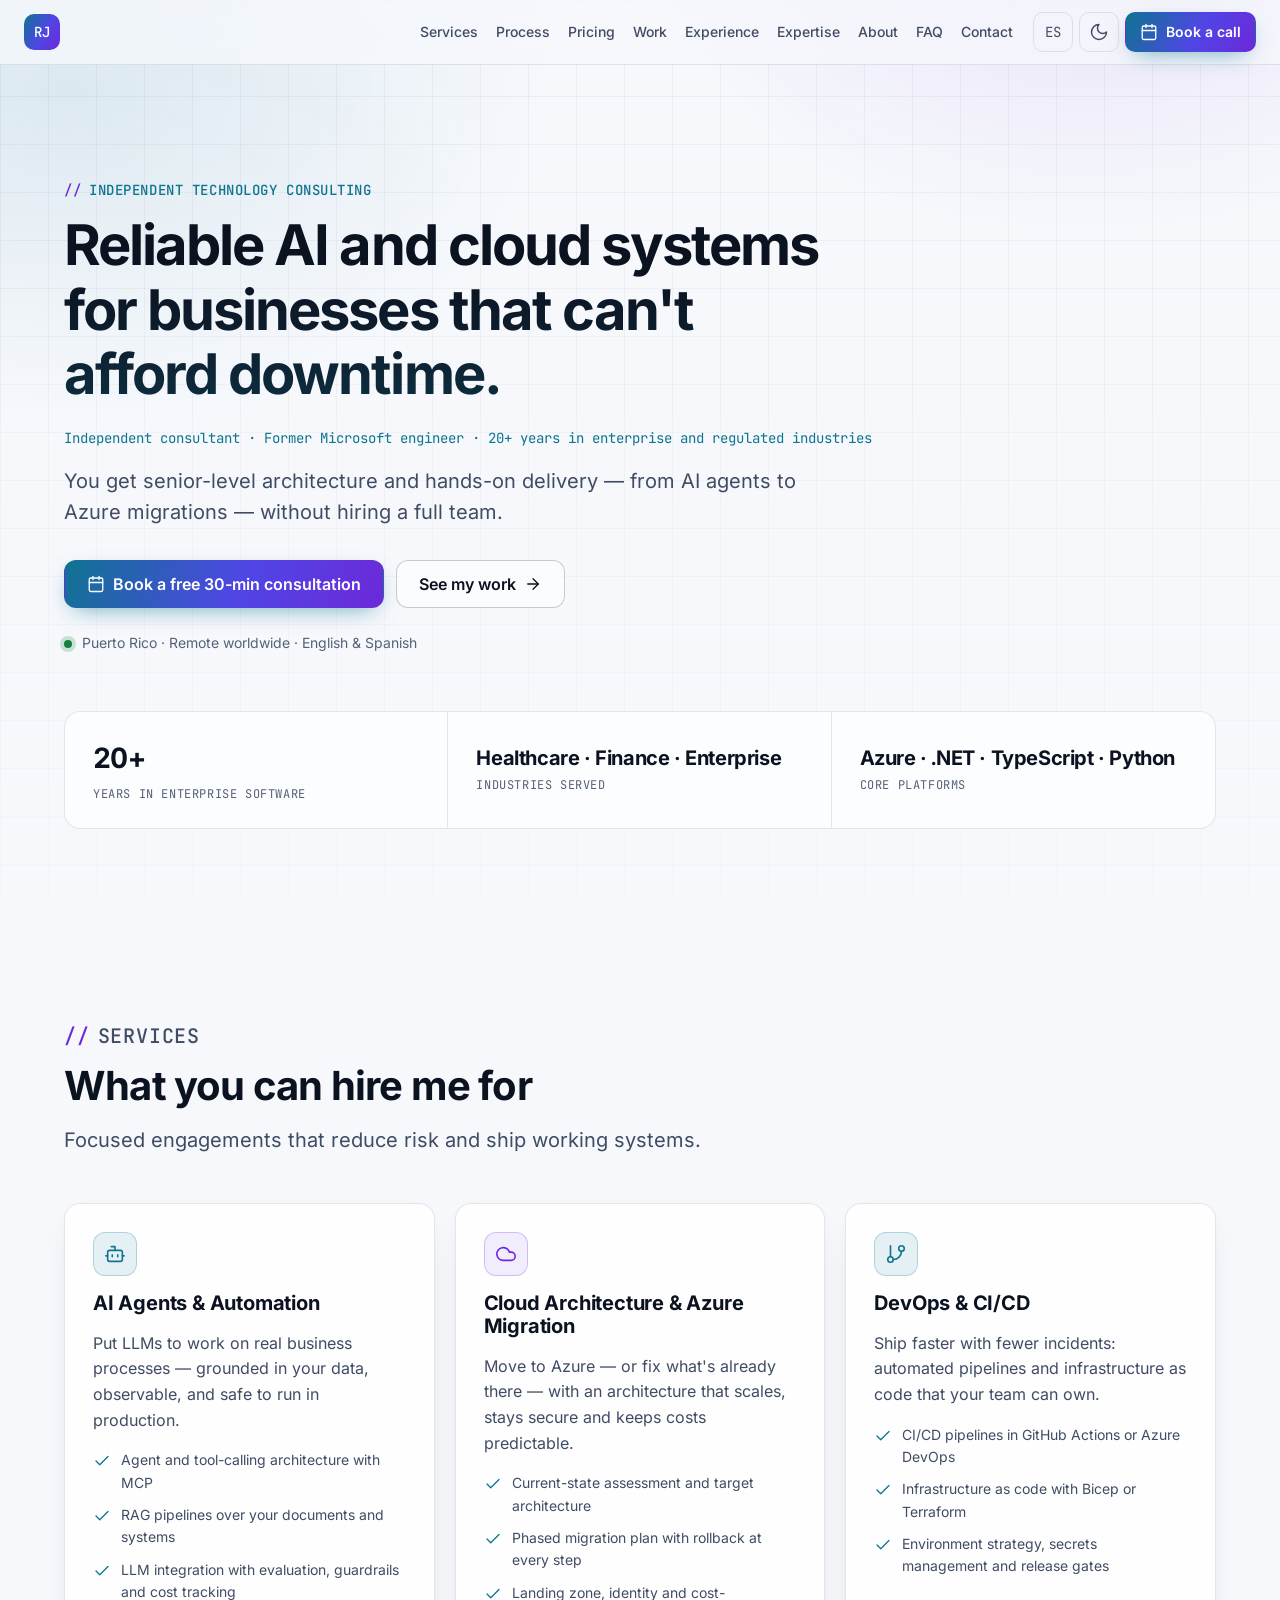
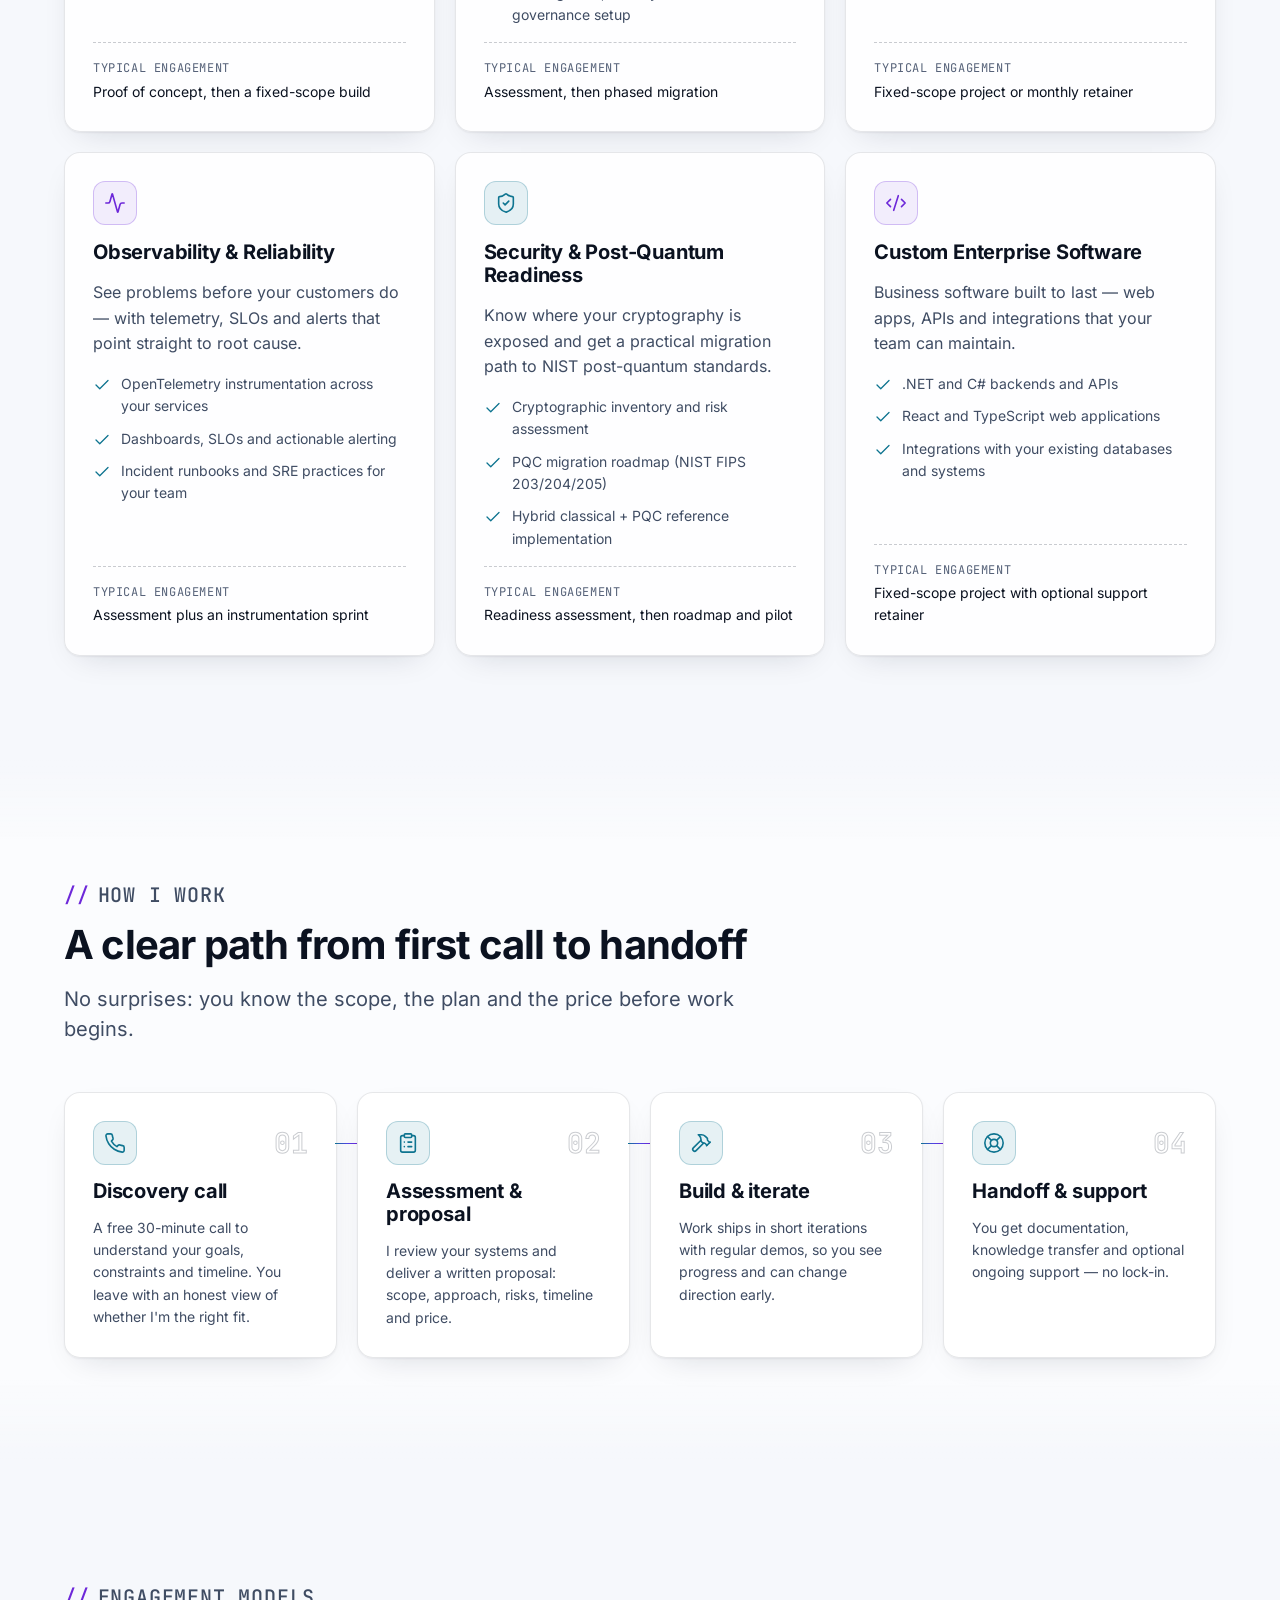
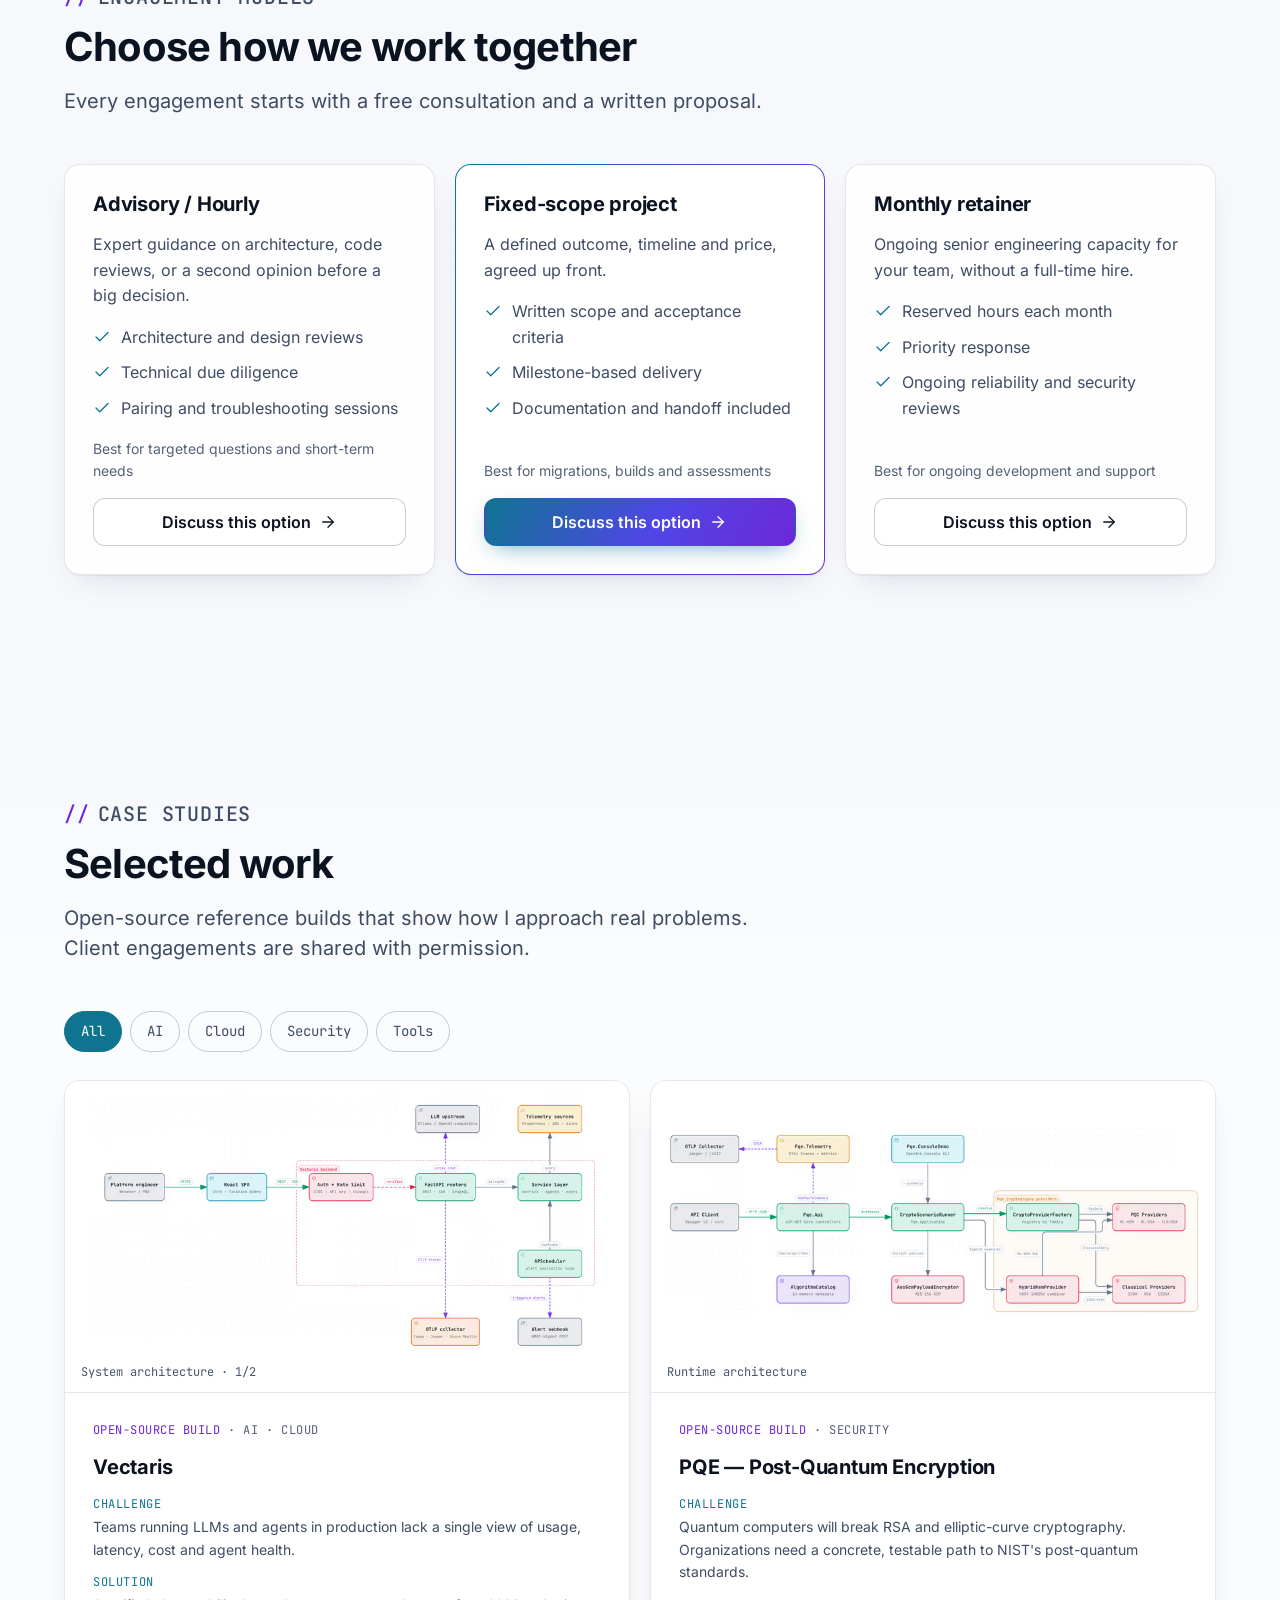
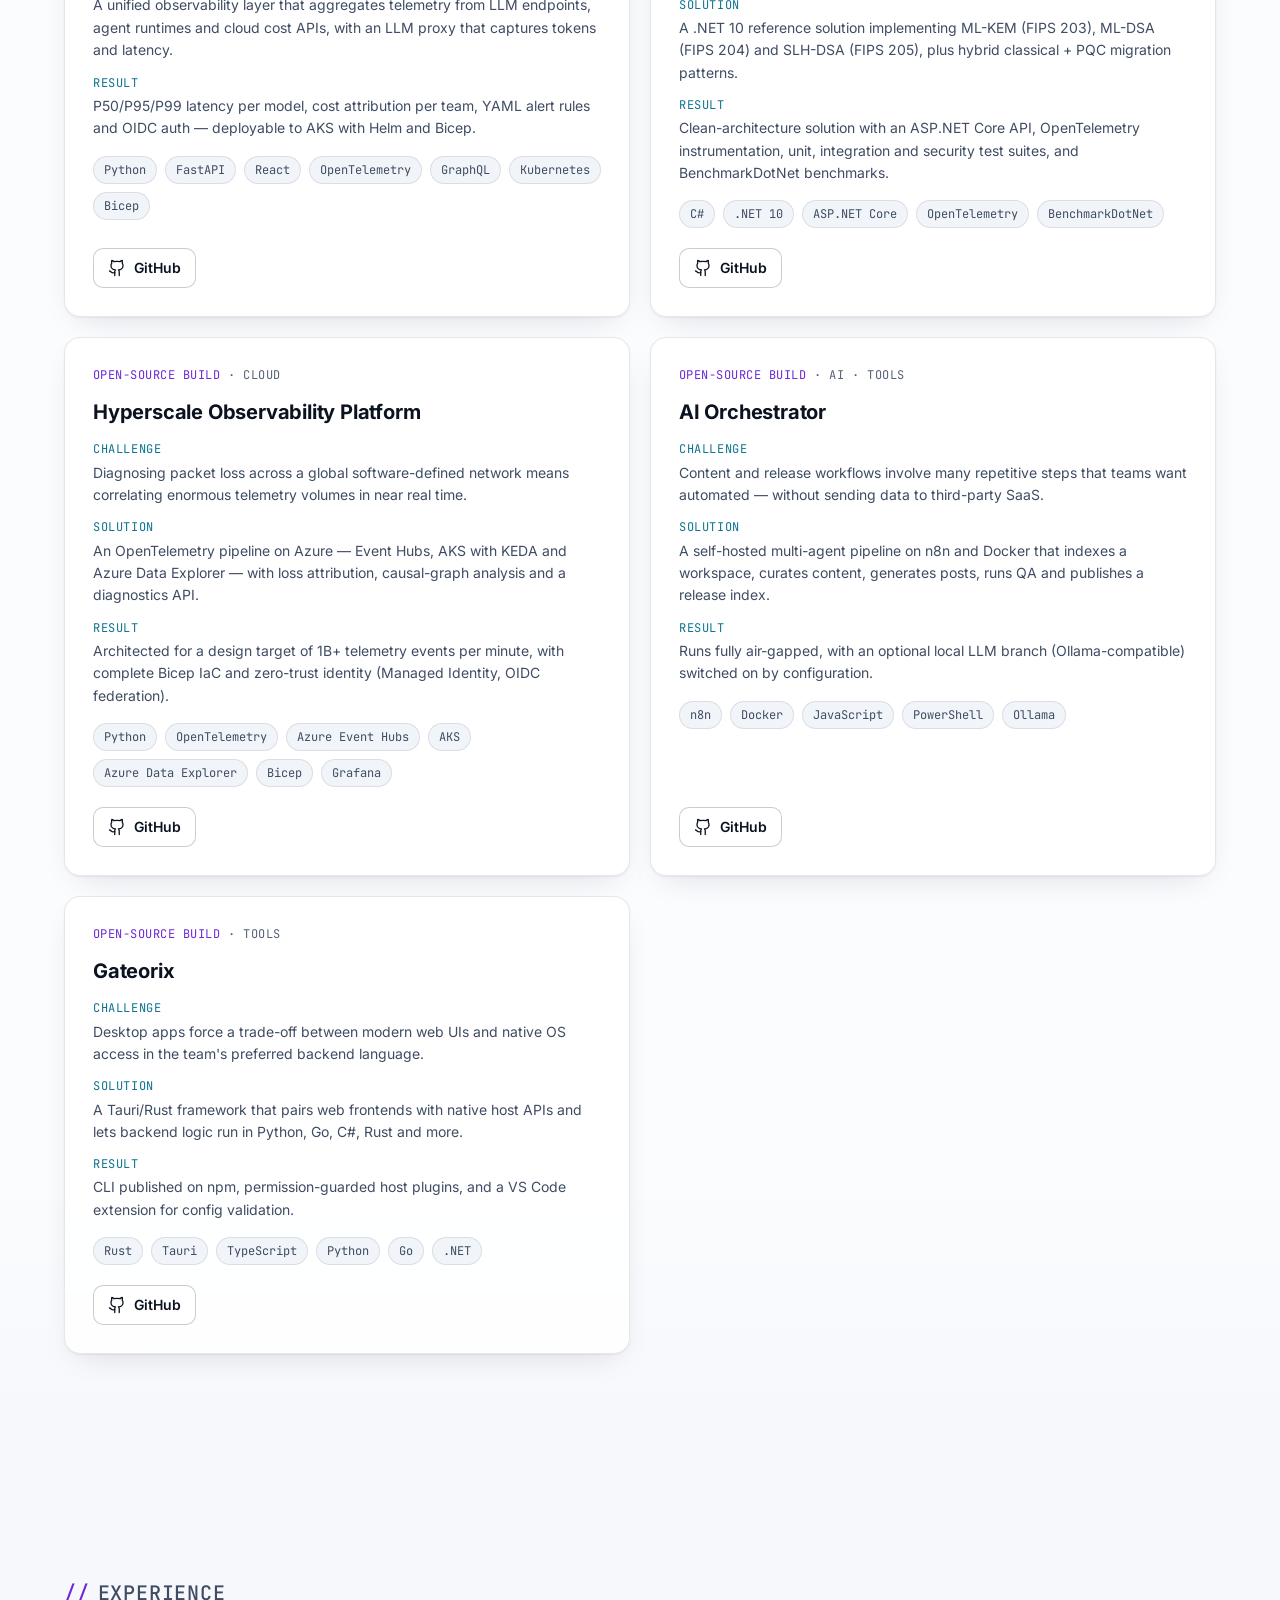
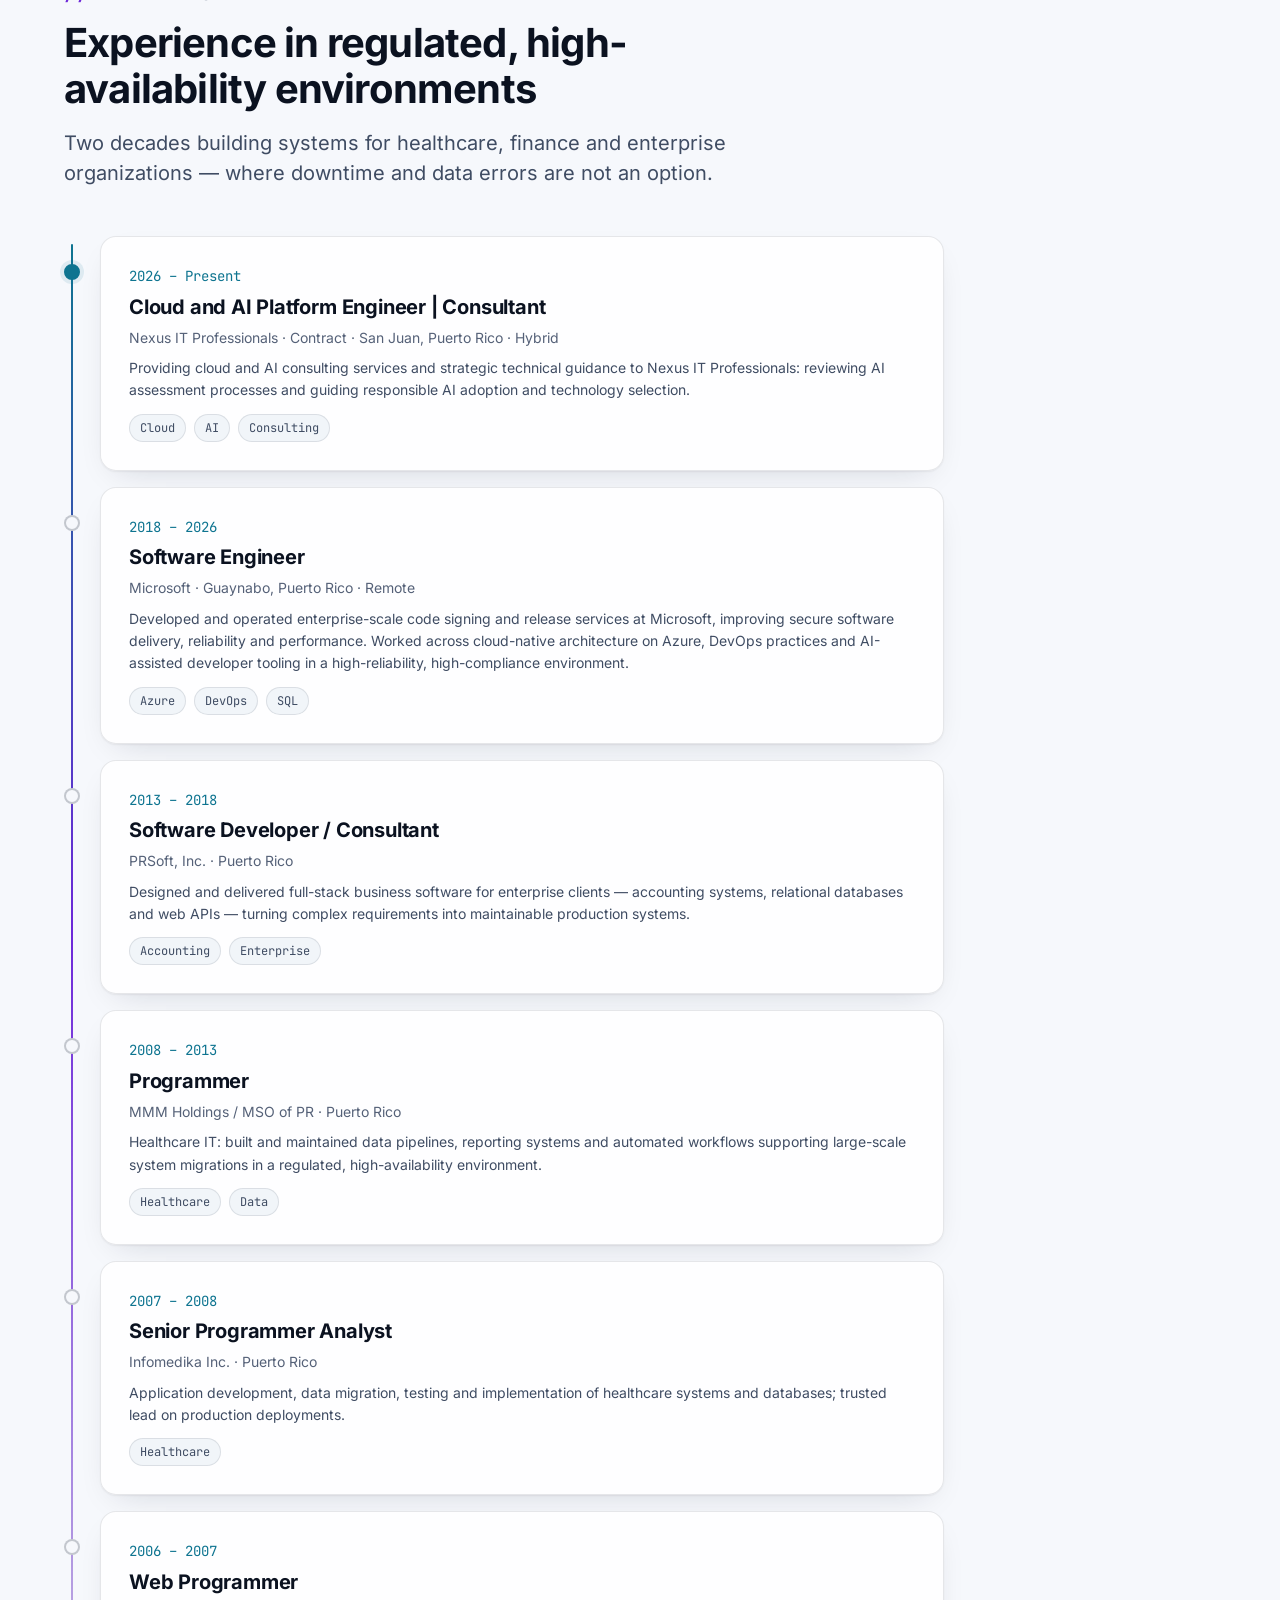
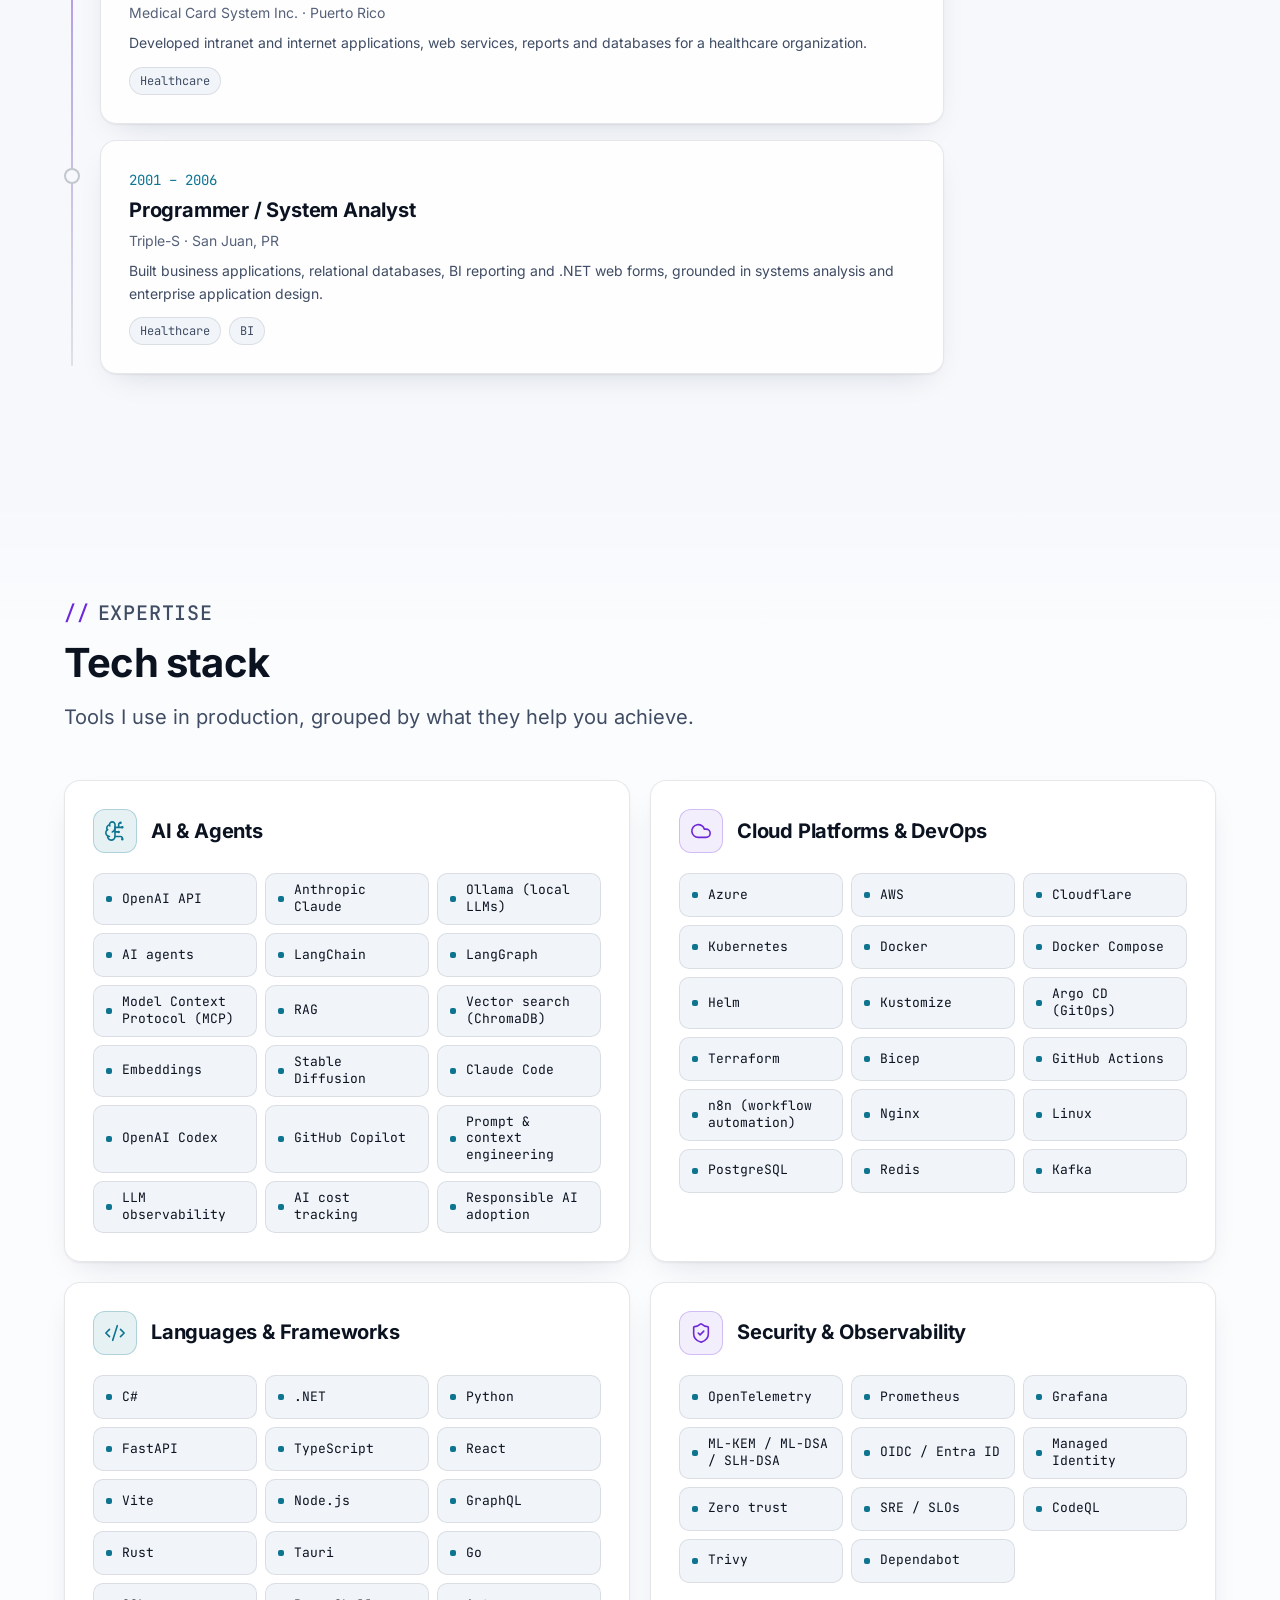
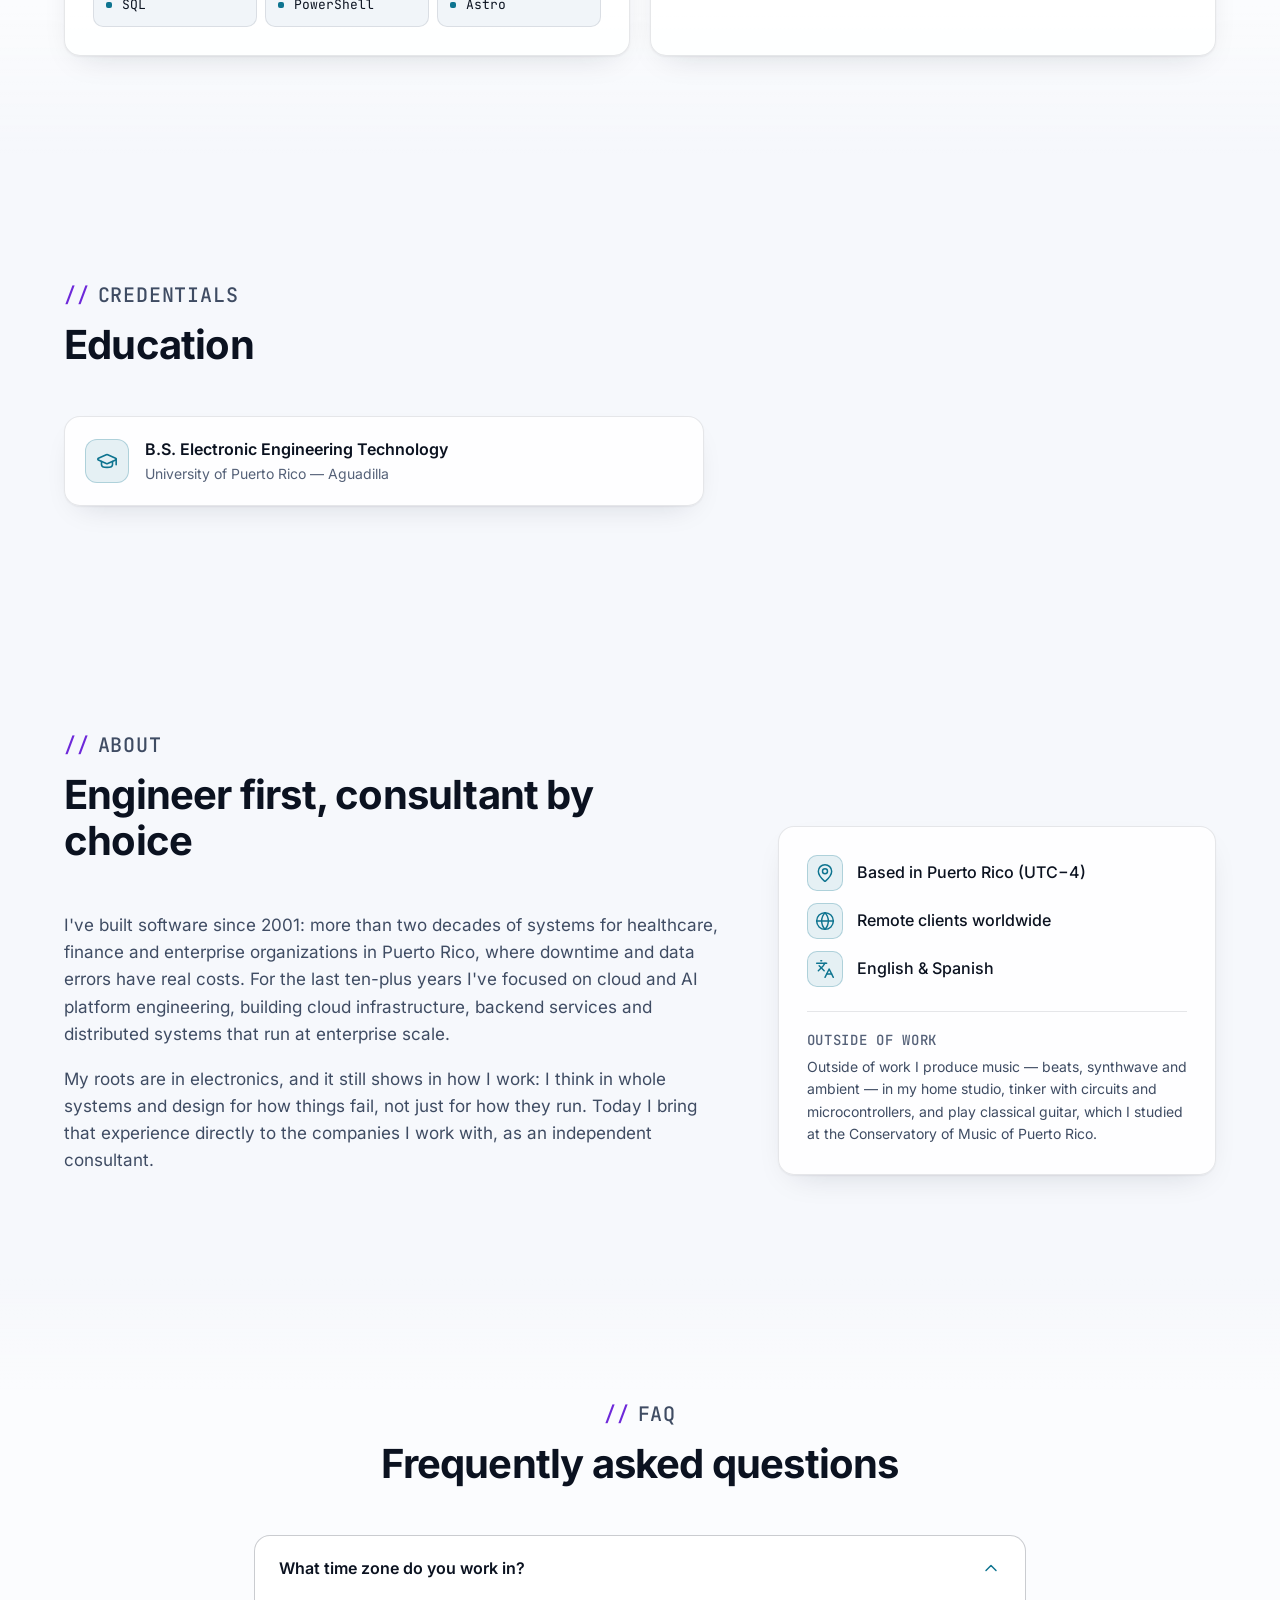
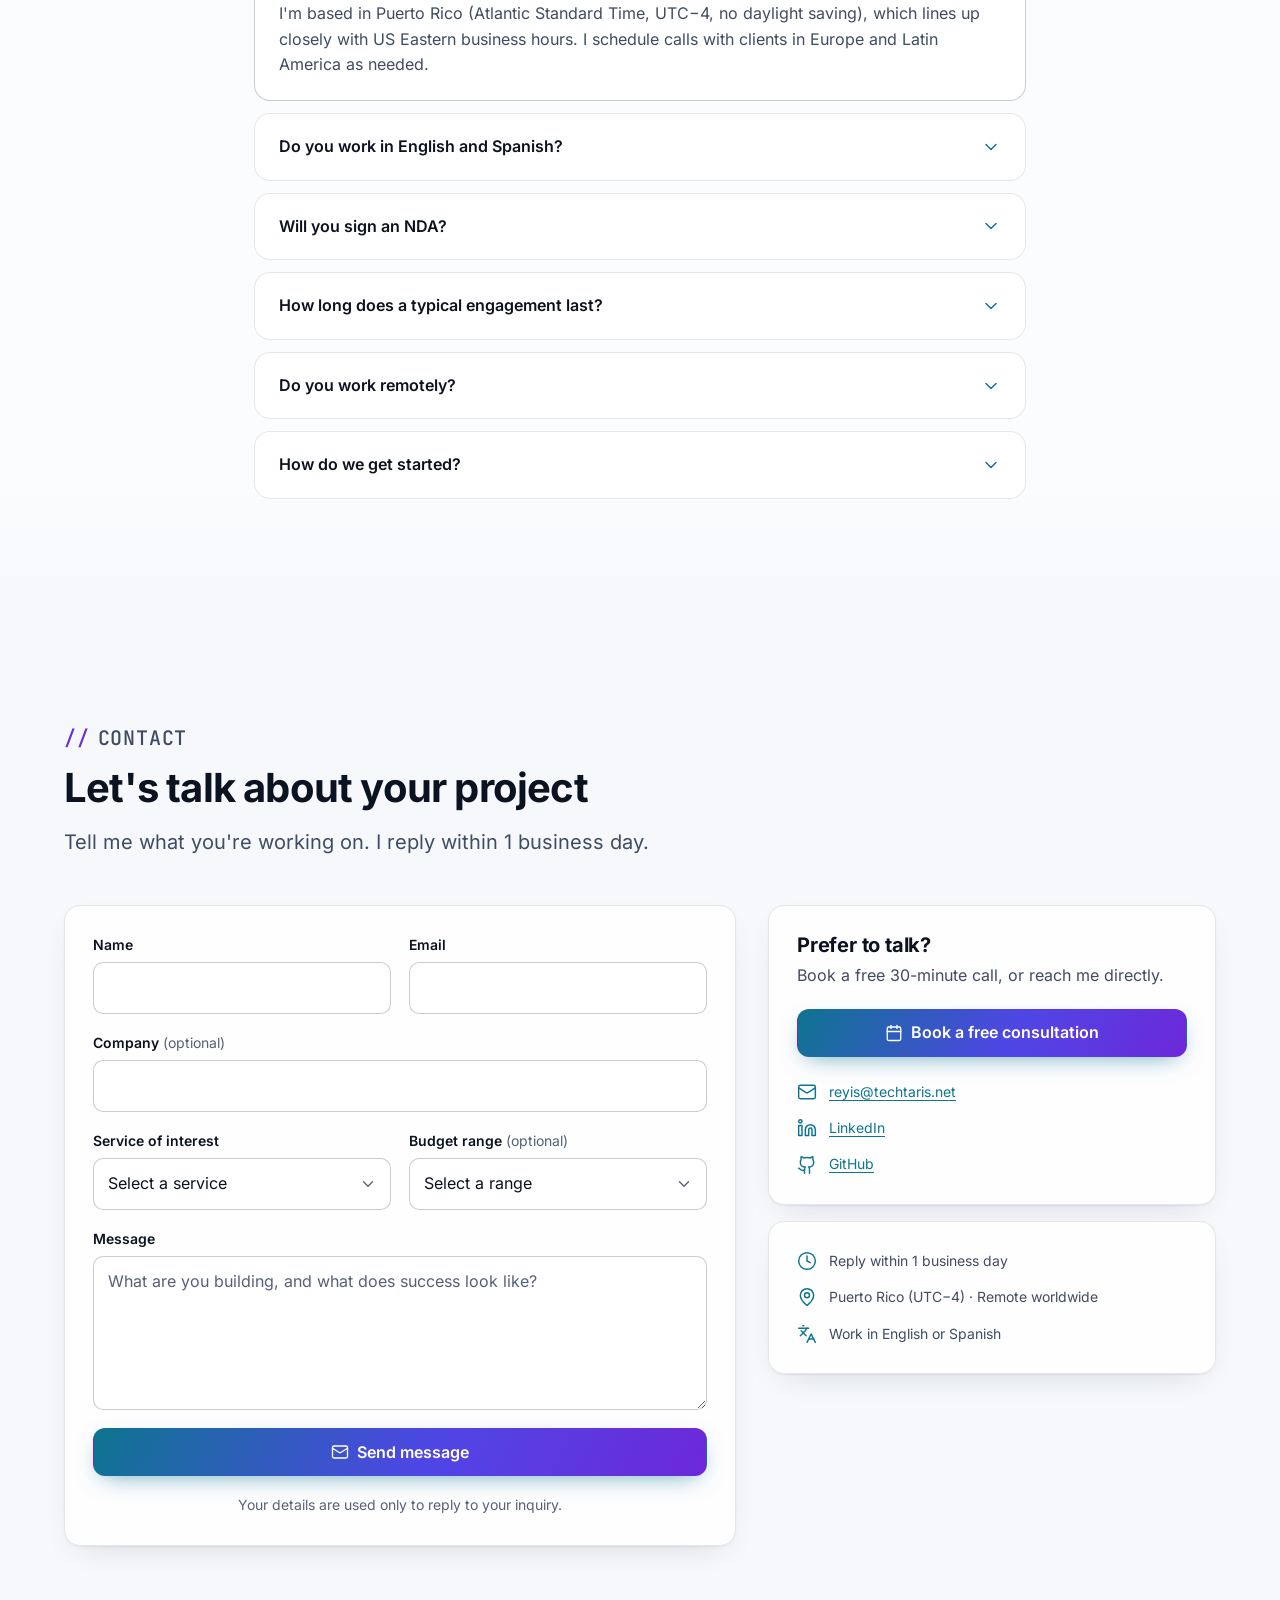
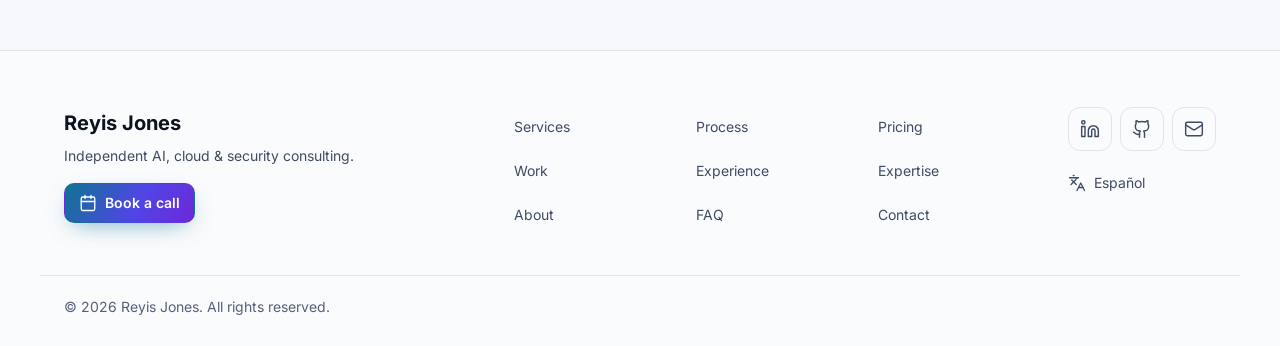
==== commit 4b45026f: "deploy: a2a72dcf7073cf5394a6fd7ec0377e6ec2cc25bc reyisjones/ReyisJonesTech@a2a72dcf7073cf5394a6fd7ec" ====
--- a/index.html
+++ b/index.html
@@ -1,74 +1,12 @@
-<!DOCTYPE html><html lang="en" class="dark"> <head><meta charset="UTF-8"><meta name="viewport" content="width=device-width, initial-scale=1.0"><link rel="icon" type="image/svg+xml" href="/favicon.svg"><link rel="canonical" href="https://reyisjones.github.io/"><link rel="preconnect" href="https://fonts.googleapis.com"><link rel="preconnect" href="https://fonts.gstatic.com" crossorigin><link href="https://fonts.googleapis.com/css2?family=Google+Sans+Flex:wght@100..900&display=swap" rel="stylesheet"><title>Reyis Jones — Software Engineer | Azure · AI · Cloud Architecture</title><meta name="description" content="Portfolio of Reyis Jones, Software Engineer at Microsoft with 20+ years of experience in cloud architecture, AI engineering, distributed systems, cybersecurity, observability, and enterprise software."><meta name="author" content="Reyis Jones"><meta property="og:type" content="website"><meta property="og:url" content="https://reyisjones.github.io/"><meta property="og:title" content="Reyis Jones — Software Engineer | Azure · AI · Cloud Architecture"><meta property="og:description" content="Portfolio of Reyis Jones, Software Engineer at Microsoft with 20+ years of experience in cloud architecture, AI engineering, distributed systems, cybersecurity, observability, and enterprise software."><meta property="og:image" content="https://reyisjones.github.io/og-image.png"><meta name="twitter:card" content="summary_large_image"><meta name="twitter:title" content="Reyis Jones — Software Engineer | Azure · AI · Cloud Architecture"><meta name="twitter:description" content="Portfolio of Reyis Jones, Software Engineer at Microsoft with 20+ years of experience in cloud architecture, AI engineering, distributed systems, cybersecurity, observability, and enterprise software."><meta name="twitter:image" content="https://reyisjones.github.io/og-image.png"><script type="application/ld+json">{"@context":"https://schema.org","@type":"Person","name":"Reyis Jones","url":"https://reyisjones.github.io","sameAs":["https://github.com/reyisjones","https://www.linkedin.com/in/reyis-nieves-escoriaza"],"jobTitle":"Software Engineer","description":"Software Engineer with 20+ years of experience in cloud architecture, AI engineering, distributed systems, cybersecurity, observability, and enterprise software at Microsoft.","knowsAbout":["Cloud Architecture","Azure","Distributed Systems","AI Engineering","AI Agents","Observability","OpenTelemetry","Cybersecurity","Post-Quantum Cryptography","DevOps","CI/CD","Full Stack Engineering","C#",".NET","TypeScript","Python","Enterprise Software","System Design","Microsoft"]}</script><script>
-      const theme = localStorage.getItem("theme");
-      if (theme === "light") {
-        document.documentElement.classList.remove("dark");
-        document.documentElement.classList.add("light");
-      }
-    </script><meta name="astro-view-transitions-enabled" content="true"><meta name="astro-view-transitions-fallback" content="animate"><link rel="stylesheet" href="/_astro/index.zz2So_C7.css"><script type="module" src="/_astro/hoisted.C7GkGfDx.js"></script></head> <body class="min-h-screen">  <nav class="fixed top-0 inset-x-0 z-50 glass border-b border-white/10" aria-label="Main navigation"> <div class="mx-auto max-w-7xl px-4 sm:px-6 lg:px-8 flex items-center justify-between h-16"> <a href="/" class="font-heading font-bold text-xl neon-text" aria-label="Home">
-RJ
-</a> <ul class="hidden md:flex items-center gap-8 text-sm font-medium"> <li> <a href="#about" class="text-gray-300 hover:text-neon-cyan transition-colors"> About </a> </li><li> <a href="#experience" class="text-gray-300 hover:text-neon-cyan transition-colors"> Journey </a> </li><li> <a href="#hobbies" class="text-gray-300 hover:text-neon-cyan transition-colors"> Expertise </a> </li><li> <a href="#projects" class="text-gray-300 hover:text-neon-cyan transition-colors"> Projects </a> </li><li> <a href="#contact" class="text-gray-300 hover:text-neon-cyan transition-colors"> Contact </a> </li> </ul> <div class="flex items-center gap-3"> <div id="theme-toggle-slot"></div> <button id="mobile-menu-btn" class="md:hidden text-gray-300 hover:text-neon-cyan p-2" aria-label="Toggle mobile menu" aria-expanded="false"> <svg class="w-6 h-6" fill="none" stroke="currentColor" viewBox="0 0 24 24"> <path stroke-linecap="round" stroke-linejoin="round" stroke-width="2" d="M4 6h16M4 12h16M4 18h16"></path> </svg> </button> </div> </div> <div id="mobile-menu" class="md:hidden hidden px-4 pb-4"> <ul class="flex flex-col gap-3 text-sm font-medium"> <li> <a href="#about" class="block py-2 text-gray-300 hover:text-neon-cyan transition-colors"> About </a> </li><li> <a href="#experience" class="block py-2 text-gray-300 hover:text-neon-cyan transition-colors"> Journey </a> </li><li> <a href="#hobbies" class="block py-2 text-gray-300 hover:text-neon-cyan transition-colors"> Expertise </a> </li><li> <a href="#projects" class="block py-2 text-gray-300 hover:text-neon-cyan transition-colors"> Projects </a> </li><li> <a href="#contact" class="block py-2 text-gray-300 hover:text-neon-cyan transition-colors"> Contact </a> </li> </ul> </div> </nav>  <button id="theme-toggle" class="p-2 rounded-lg text-gray-300 hover:text-neon-cyan hover:bg-white/10 transition-all" aria-label="Toggle dark/light theme"> <!-- Sun icon (shown in dark mode) --> <svg id="icon-sun" class="w-5 h-5 hidden" fill="none" stroke="currentColor" viewBox="0 0 24 24"> <circle cx="12" cy="12" r="5" stroke-width="2"></circle> <path stroke-linecap="round" stroke-width="2" d="M12 1v2m0 18v2M4.22 4.22l1.42 1.42m12.72 12.72l1.42 1.42M1 12h2m18 0h2M4.22 19.78l1.42-1.42M18.36 5.64l1.42-1.42"></path> </svg> <!-- Moon icon (shown in light mode) --> <svg id="icon-moon" class="w-5 h-5 hidden" fill="none" stroke="currentColor" viewBox="0 0 24 24"> <path stroke-linecap="round" stroke-linejoin="round" stroke-width="2" d="M21 12.79A9 9 0 1111.21 3 7 7 0 0021 12.79z"></path> </svg> </button>  <main> <section id="hero" class="relative min-h-screen flex items-center justify-center overflow-hidden pt-16"> <style>astro-island,astro-slot,astro-static-slot{display:contents}</style><script>(()=>{var e=async t=>{await(await t())()};(self.Astro||(self.Astro={})).only=e;window.dispatchEvent(new Event("astro:only"));})();;(()=>{var A=Object.defineProperty;var g=(i,o,a)=>o in i?A(i,o,{enumerable:!0,configurable:!0,writable:!0,value:a}):i[o]=a;var d=(i,o,a)=>g(i,typeof o!="symbol"?o+"":o,a);{let i={0:t=>m(t),1:t=>a(t),2:t=>new RegExp(t),3:t=>new Date(t),4:t=>new Map(a(t)),5:t=>new Set(a(t)),6:t=>BigInt(t),7:t=>new URL(t),8:t=>new Uint8Array(t),9:t=>new Uint16Array(t),10:t=>new Uint32Array(t),11:t=>1/0*t},o=t=>{let[l,e]=t;return l in i?i[l](e):void 0},a=t=>t.map(o),m=t=>typeof t!="object"||t===null?t:Object.fromEntries(Object.entries(t).map(([l,e])=>[l,o(e)]));class y extends HTMLElement{constructor(){super(...arguments);d(this,"Component");d(this,"hydrator");d(this,"hydrate",async()=>{var b;if(!this.hydrator||!this.isConnected)return;let e=(b=this.parentElement)==null?void 0:b.closest("astro-island[ssr]");if(e){e.addEventListener("astro:hydrate",this.hydrate,{once:!0});return}let c=this.querySelectorAll("astro-slot"),n={},h=this.querySelectorAll("template[data-astro-template]");for(let r of h){let s=r.closest(this.tagName);s!=null&&s.isSameNode(this)&&(n[r.getAttribute("data-astro-template")||"default"]=r.innerHTML,r.remove())}for(let r of c){let s=r.closest(this.tagName);s!=null&&s.isSameNode(this)&&(n[r.getAttribute("name")||"default"]=r.innerHTML)}let p;try{p=this.hasAttribute("props")?m(JSON.parse(this.getAttribute("props"))):{}}catch(r){let s=this.getAttribute("component-url")||"<unknown>",v=this.getAttribute("component-export");throw v&&(s+=` (export ${v})`),console.error(`[hydrate] Error parsing props for component ${s}`,this.getAttribute("props"),r),r}let u;await this.hydrator(this)(this.Component,p,n,{client:this.getAttribute("client")}),this.removeAttribute("ssr"),this.dispatchEvent(new CustomEvent("astro:hydrate"))});d(this,"unmount",()=>{this.isConnected||this.dispatchEvent(new CustomEvent("astro:unmount"))})}disconnectedCallback(){document.removeEventListener("astro:after-swap",this.unmount),document.addEventListener("astro:after-swap",this.unmount,{once:!0})}connectedCallback(){if(!this.hasAttribute("await-children")||document.readyState==="interactive"||document.readyState==="complete")this.childrenConnectedCallback();else{let e=()=>{document.removeEventListener("DOMContentLoaded",e),c.disconnect(),this.childrenConnectedCallback()},c=new MutationObserver(()=>{var n;((n=this.lastChild)==null?void 0:n.nodeType)===Node.COMMENT_NODE&&this.lastChild.nodeValue==="astro:end"&&(this.lastChild.remove(),e())});c.observe(this,{childList:!0}),document.addEventListener("DOMContentLoaded",e)}}async childrenConnectedCallback(){let e=this.getAttribute("before-hydration-url");e&&await import(e),this.start()}async start(){let e=JSON.parse(this.getAttribute("opts")),c=this.getAttribute("client");if(Astro[c]===void 0){window.addEventListener(`astro:${c}`,()=>this.start(),{once:!0});return}try{await Astro[c](async()=>{let n=this.getAttribute("renderer-url"),[h,{default:p}]=await Promise.all([import(this.getAttribute("component-url")),n?import(n):()=>()=>{}]),u=this.getAttribute("component-export")||"default";if(!u.includes("."))this.Component=h[u];else{this.Component=h;for(let f of u.split("."))this.Component=this.Component[f]}return this.hydrator=p,this.hydrate},e,this)}catch(n){console.error(`[astro-island] Error hydrating ${this.getAttribute("component-url")}`,n)}}attributeChangedCallback(){this.hydrate()}}d(y,"observedAttributes",["props"]),customElements.get("astro-island")||customElements.define("astro-island",y)}})();</script><astro-island uid="Z2gf9Pu" component-url="/_astro/ParticlesBackground.CrO6vHKt.js" component-export="default" renderer-url="/_astro/client.BuOr9PT5.js" props="{}" ssr="" client="only" opts="{&quot;name&quot;:&quot;ParticlesBackground&quot;,&quot;value&quot;:&quot;react&quot;}"></astro-island> <div class="relative z-10 text-center px-4 max-w-5xl mx-auto" data-aos="fade-up"> <div class="mb-8"> <img src="https://avatars.githubusercontent.com/u/647454?v=4" alt="Reyis Jones avatar" width="140" height="140" class="mx-auto rounded-full ring-4 ring-neon-cyan/40 shadow-lg shadow-neon-cyan/20 animate-float" loading="eager"> </div> <h1 class="text-4xl sm:text-5xl md:text-7xl font-heading font-bold mb-4 tracking-tight"> <span class="neon-text">Reyis Jones</span> </h1> <p class="text-lg sm:text-xl md:text-2xl text-gray-300 mb-4 max-w-3xl mx-auto font-medium">
-Software Engineer · AI Systems · Cloud Architecture · Distributed Systems
-</p> <p class="text-base sm:text-lg text-gray-400 mb-10 max-w-2xl mx-auto leading-relaxed">
-20+ years engineering enterprise systems, cloud-native platforms, and AI-powered solutions at scale.
-      Based in Puerto Rico, open to remote.
-</p> <div class="flex flex-wrap justify-center gap-6 mb-10" data-aos="fade-up" data-aos-delay="200"> <div class="glass px-5 py-3 text-center min-w-[100px]"> <span class="block text-2xl font-bold text-neon-cyan">20+</span> <span class="text-xs text-gray-400 uppercase tracking-wider">Years Engineering</span> </div> <div class="glass px-5 py-3 text-center min-w-[100px]"> <span class="block text-2xl font-bold text-neon-violet">35</span> <span class="text-xs text-gray-400 uppercase tracking-wider">Repos</span> </div> </div> <div class="flex flex-wrap justify-center gap-4" data-aos="fade-up" data-aos-delay="400"> <a href="https://github.com/reyisjones" target="_blank" rel="noopener noreferrer" class="btn-primary" aria-label="View GitHub profile"> <svg class="w-5 h-5" fill="currentColor" viewBox="0 0 24 24"><path d="M12 0C5.37 0 0 5.37 0 12c0 5.31 3.435 9.795 8.205 11.385.6.105.825-.255.825-.57 0-.285-.015-1.23-.015-2.235-3.015.555-3.795-.735-4.035-1.41-.135-.345-.72-1.41-1.23-1.695-.42-.225-1.02-.78-.015-.795.945-.015 1.62.87 1.845 1.23 1.08 1.815 2.805 1.305 3.495.99.105-.78.42-1.305.765-1.605-2.67-.3-5.46-1.335-5.46-5.925 0-1.305.465-2.385 1.23-3.225-.12-.3-.54-1.53.12-3.18 0 0 1.005-.315 3.3 1.23.96-.27 1.98-.405 3-.405s2.04.135 3 .405c2.295-1.56 3.3-1.23 3.3-1.23.66 1.65.24 2.88.12 3.18.765.84 1.23 1.905 1.23 3.225 0 4.605-2.805 5.625-5.475 5.925.435.375.81 1.095.81 2.22 0 1.605-.015 2.895-.015 3.3 0 .315.225.69.825.57A12.02 12.02 0 0024 12c0-6.63-5.37-12-12-12z"></path></svg>
-GitHub
-</a> <a href="#experience" class="btn-outline" aria-label="View journey">
-My Journey
-</a> <a href="#contact" class="btn-outline" aria-label="Get in touch">
-Contact
-</a> </div> </div> <div class="absolute bottom-8 left-1/2 -translate-x-1/2 animate-bounce"> <svg class="w-6 h-6 text-gray-500" fill="none" stroke="currentColor" viewBox="0 0 24 24"> <path stroke-linecap="round" stroke-linejoin="round" stroke-width="2" d="M19 14l-7 7m0 0l-7-7m7 7V3"></path> </svg> </div> </section> <section id="about" class="py-24 px-4"> <div class="max-w-6xl mx-auto"> <div class="text-center mb-16" data-aos="fade-up"> <h2 class="section-heading">About Me</h2> <p class="section-subheading">
-Software Engineer with 20+ years delivering cloud-native systems, AI engineering, and enterprise software.
-</p> </div> <div class="grid md:grid-cols-2 gap-8 items-start"> <div class="glass p-8" data-aos="fade-right"> <h3 class="text-xl font-heading font-semibold mb-4 text-neon-cyan">
-Engineering Background
-</h3> <p class="text-gray-300 leading-relaxed mb-4">
-A foundation in Electronic Engineering Technology led to over two decades of software engineering across healthcare, financial, and enterprise domains.
-          That engineering discipline — systems thinking, precision, and understanding how things fail — informs every architecture decision made today.
-</p> <p class="text-gray-300 leading-relaxed">
-Currently at <strong class="text-white">Microsoft</strong>, focused on enterprise-scale web applications, cloud-native platforms on Azure, DevOps automation, and AI-integrated developer tooling.
-          The work spans the full stack: from API design and distributed systems to security, observability, and reliability engineering.
-</p> </div> <div class="glass p-8" data-aos="fade-left"> <h3 class="text-xl font-heading font-semibold mb-4 text-neon-violet">
-What Drives Me
-</h3> <p class="text-gray-300 leading-relaxed mb-4">
-The challenge of designing systems that are reliable at scale — where distributed complexity, security constraints, and real-world failure modes demand both rigor and creativity.
-          I gravitate toward problems that sit at the intersection of architecture and engineering craft.
-</p> <p class="text-gray-300 leading-relaxed">
-Outside of production systems, I apply the same discipline to AI agents, observability tooling, post-quantum cryptography research, and open source engineering — staying current with the frontier, not just the mainstream.
-</p> </div> </div> </div> </section> <section id="experience" class="py-24 px-4 bg-cosmos-950/50"> <div class="max-w-4xl mx-auto"> <div class="text-center mb-16" data-aos="fade-up"> <h2 class="section-heading">Journey</h2> <p class="section-subheading">
-A career built on engineering rigor — from enterprise systems and healthcare data platforms to cloud architecture and AI engineering at Microsoft.
-</p> </div> <!-- Vertical timeline --> <div class="relative"> <!-- Timeline line --> <div class="absolute left-4 md:left-8 top-0 bottom-0 w-px bg-gradient-to-b from-neon-cyan via-neon-violet to-pink-400"></div> <div class="space-y-8"> <div class="relative pl-12 md:pl-20" data-aos="fade-up" data-aos-delay="0">  <div class="absolute left-2.5 md:left-6.5 top-1 w-3 h-3 rounded-full ring-4 ring-cosmos-900 bg-neon-cyan"></div> <div class="glass p-6 hover:-translate-y-0.5 transition-transform duration-300"> <div class="flex flex-wrap items-baseline gap-x-3 gap-y-1 mb-2"> <span class="text-sm font-bold text-neon-cyan"> 2018 – Present </span> <span class="text-xs text-gray-500">7+ years</span> </div> <h3 class="text-lg font-heading font-bold text-white"> Software Engineer </h3> <p class="text-sm text-gray-400 mb-3"> Microsoft · Puerto Rico </p> <p class="text-gray-300 text-sm leading-relaxed"> Engineering enterprise-grade web applications, APIs, and internal platforms at Microsoft scale. Focus areas include cloud-native architecture on Azure, automation of operational workflows, DevOps practices, and AI-assisted development tooling. Consistent delivery in a high-reliability, high-compliance environment. </p> </div> </div><div class="relative pl-12 md:pl-20" data-aos="fade-up" data-aos-delay="80">  <div class="absolute left-2.5 md:left-6.5 top-1 w-3 h-3 rounded-full ring-4 ring-cosmos-900 bg-neon-violet"></div> <div class="glass p-6 hover:-translate-y-0.5 transition-transform duration-300"> <div class="flex flex-wrap items-baseline gap-x-3 gap-y-1 mb-2"> <span class="text-sm font-bold text-neon-violet"> 2013 – 2018 </span> <span class="text-xs text-gray-500">~5 years</span> </div> <h3 class="text-lg font-heading font-bold text-white"> Software Developer / Consultant </h3> <p class="text-sm text-gray-400 mb-3"> PRSoft, Inc. · Puerto Rico </p> <p class="text-gray-300 text-sm leading-relaxed"> Designed and delivered full-stack business software for enterprise clients — accounting systems, relational databases, and web APIs — translating complex business requirements into maintainable, production-ready solutions. </p> </div> </div><div class="relative pl-12 md:pl-20" data-aos="fade-up" data-aos-delay="160">  <div class="absolute left-2.5 md:left-6.5 top-1 w-3 h-3 rounded-full ring-4 ring-cosmos-900 bg-blue-400"></div> <div class="glass p-6 hover:-translate-y-0.5 transition-transform duration-300"> <div class="flex flex-wrap items-baseline gap-x-3 gap-y-1 mb-2"> <span class="text-sm font-bold text-blue-400"> 2008 – 2013 </span> <span class="text-xs text-gray-500">~5 years</span> </div> <h3 class="text-lg font-heading font-bold text-white"> Programmer </h3> <p class="text-sm text-gray-400 mb-3"> MMM Holdings / MSO of PR · Puerto Rico </p> <p class="text-gray-300 text-sm leading-relaxed"> Healthcare IT engineering — built and maintained data pipelines, reporting systems, and automated workflows supporting large-scale system migrations in a regulated, high-availability environment. </p> </div> </div><div class="relative pl-12 md:pl-20" data-aos="fade-up" data-aos-delay="240">  <div class="absolute left-2.5 md:left-6.5 top-1 w-3 h-3 rounded-full ring-4 ring-cosmos-900 bg-emerald-400"></div> <div class="glass p-6 hover:-translate-y-0.5 transition-transform duration-300"> <div class="flex flex-wrap items-baseline gap-x-3 gap-y-1 mb-2"> <span class="text-sm font-bold text-emerald-400"> 2007 – 2008 </span> <span class="text-xs text-gray-500">~1.5 years</span> </div> <h3 class="text-lg font-heading font-bold text-white"> Senior Programmer Analyst </h3> <p class="text-sm text-gray-400 mb-3"> Infomedika Inc. · Puerto Rico </p> <p class="text-gray-300 text-sm leading-relaxed"> Application development, data migration, testing, and implementation of healthcare systems and databases. Advanced from contributor to trusted lead on production deployments. </p> </div> </div><div class="relative pl-12 md:pl-20" data-aos="fade-up" data-aos-delay="320">  <div class="absolute left-2.5 md:left-6.5 top-1 w-3 h-3 rounded-full ring-4 ring-cosmos-900 bg-teal-400"></div> <div class="glass p-6 hover:-translate-y-0.5 transition-transform duration-300"> <div class="flex flex-wrap items-baseline gap-x-3 gap-y-1 mb-2"> <span class="text-sm font-bold text-teal-400"> 2006 – 2007 </span> <span class="text-xs text-gray-500">~9 months</span> </div> <h3 class="text-lg font-heading font-bold text-white"> Web Programmer </h3> <p class="text-sm text-gray-400 mb-3"> Medical Card System Inc. · Puerto Rico </p> <p class="text-gray-300 text-sm leading-relaxed"> Developed intranet and internet applications, web services, reports, and databases in a professional healthcare software environment. Transitioned from electronics engineering into full-time software development. </p> </div> </div><div class="relative pl-12 md:pl-20" data-aos="fade-up" data-aos-delay="400">  <div class="absolute left-2.5 md:left-6.5 top-1 w-3 h-3 rounded-full ring-4 ring-cosmos-900 bg-amber-400"></div> <div class="glass p-6 hover:-translate-y-0.5 transition-transform duration-300"> <div class="flex flex-wrap items-baseline gap-x-3 gap-y-1 mb-2"> <span class="text-sm font-bold text-amber-400"> 2001 – 2006 </span> <span class="text-xs text-gray-500">~4.5 years</span> </div> <h3 class="text-lg font-heading font-bold text-white"> Programmer / System Analyst </h3> <p class="text-sm text-gray-400 mb-3"> Triple-S · San Juan, PR </p> <p class="text-gray-300 text-sm leading-relaxed"> Built business applications, relational databases, BI reporting systems, and .NET web forms. Developed foundational skills in systems analysis, software design, and enterprise application architecture. </p> </div> </div><div class="relative pl-12 md:pl-20" data-aos="fade-up" data-aos-delay="480">  <div class="absolute left-2.5 md:left-6.5 top-1 w-3 h-3 rounded-full ring-4 ring-cosmos-900 bg-orange-400"></div> <div class="glass p-6 hover:-translate-y-0.5 transition-transform duration-300"> <div class="flex flex-wrap items-baseline gap-x-3 gap-y-1 mb-2"> <span class="text-sm font-bold text-orange-400"> 1998 – 2001 </span> <span class="text-xs text-gray-500">~3 years</span> </div> <h3 class="text-lg font-heading font-bold text-white"> Classical Guitar Studies </h3> <p class="text-sm text-gray-400 mb-3"> Conservatory of Music of Puerto Rico · San Juan, PR </p> <p class="text-gray-300 text-sm leading-relaxed"> Formal classical guitar studies at the Conservatory of Music of Puerto Rico — cultivating discipline, precision, and structured practice alongside undergraduate engineering studies. </p> </div> </div><div class="relative pl-12 md:pl-20" data-aos="fade-up" data-aos-delay="560">  <div class="absolute left-2.5 md:left-6.5 top-1 w-3 h-3 rounded-full ring-4 ring-cosmos-900 bg-pink-400"></div> <div class="glass p-6 hover:-translate-y-0.5 transition-transform duration-300"> <div class="flex flex-wrap items-baseline gap-x-3 gap-y-1 mb-2"> <span class="text-sm font-bold text-pink-400"> 1992 – 1998 </span>  </div> <h3 class="text-lg font-heading font-bold text-white"> B.S. Electronic Engineering Technology </h3> <p class="text-sm text-gray-400 mb-3"> University of Puerto Rico — Aguadilla · Aguadilla, PR </p> <p class="text-gray-300 text-sm leading-relaxed"> Undergraduate degree in Electronic Engineering Technology — providing a rigorous technical foundation in circuits, signal processing, and systems design that underpins a career in software and cloud engineering. </p> </div> </div> </div> </div> </div> </section> <section id="hobbies" class="py-24 px-4"> <div class="max-w-5xl mx-auto"> <div class="text-center mb-16" data-aos="fade-up"> <h2 class="section-heading">Technical Expertise</h2> <p class="section-subheading">
-Core competencies across cloud engineering, AI systems, security, and modern software development.
-</p> </div> <div class="grid md:grid-cols-2 gap-10"> <div class="glass p-8" data-aos="fade-right"> <h3 class="text-xl font-heading font-semibold mb-2 text-blue-400">AI Engineering & Intelligent Systems</h3> <p class="text-gray-400 text-sm mb-4 italic">Designing and deploying production-grade AI systems, agents, and automation pipelines.</p> <ul class="text-gray-300 space-y-3"> <li class="flex items-start gap-3"> <span class="text-blue-400 mt-0.5">▸</span> <span><strong class="text-white">AI Agents & Copilots</strong> — Designing and deploying autonomous agents, AI copilots, and chatbot systems grounded in production-ready architecture patterns</span> </li> <li class="flex items-start gap-3"> <span class="text-blue-400 mt-0.5">▸</span> <span><strong class="text-white">MCP & Tool Use</strong> — Model Context Protocol integrations, tool-calling architectures, and connecting AI reasoning to real-world data and systems</span> </li> <li class="flex items-start gap-3"> <span class="text-blue-400 mt-0.5">▸</span> <span><strong class="text-white">AI Automation</strong> — End-to-end automation workflows, prompt engineering, RAG pipelines, and LLM-integrated process optimization</span> </li> <li class="flex items-start gap-3"> <span class="text-blue-400 mt-0.5">▸</span> <span><strong class="text-white">Applied LLM Research</strong> — Evaluation and deployment of LLMs, diffusion models, and emerging AI capabilities into software products</span> </li> </ul> </div> <div class="glass p-8" data-aos="fade-left"> <h3 class="text-xl font-heading font-semibold mb-2 text-amber-400">Cloud & Platform Engineering</h3> <p class="text-gray-400 text-sm mb-4 italic">Building reliable, scalable systems across the full stack — from APIs to infrastructure to cloud-native platforms.</p> <ul class="text-gray-300 space-y-3"> <li class="flex items-start gap-3"> <span class="text-amber-400 mt-0.5">▸</span> <span><strong class="text-white">Software Engineering</strong> — Full-stack enterprise development: C#, .NET, TypeScript, React, Node.js, RESTful APIs, and high-reliability system design</span> </li> <li class="flex items-start gap-3"> <span class="text-amber-400 mt-0.5">▸</span> <span><strong class="text-white">Languages & Frameworks</strong> — C#, TypeScript, Python, .NET, React, Astro, Node.js, Go — proficient across polyglot environments</span> </li> <li class="flex items-start gap-3"> <span class="text-amber-400 mt-0.5">▸</span> <span><strong class="text-white">Cloud & Platform</strong> — Azure architecture, DevOps pipelines, CI/CD automation, Infrastructure as Code (Bicep/Terraform), and cloud-native deployment patterns</span> </li> <li class="flex items-start gap-3"> <span class="text-amber-400 mt-0.5">▸</span> <span><strong class="text-white">Security & Observability</strong> — Cybersecurity engineering, post-quantum cryptography (NIST FIPS 203/204/205), OpenTelemetry-based observability, and SRE principles</span> </li> </ul> </div> <div class="glass p-8" data-aos="fade-left"> <h3 class="text-xl font-heading font-semibold mb-2 text-neon-cyan">🎵 Music</h3> <p class="text-gray-400 text-sm mb-4 italic">Composer, producer, and performer — music as a discipline parallel to engineering.</p> <ul class="text-gray-300 space-y-3"> <li class="flex items-start gap-3"> <span class="text-neon-cyan mt-0.5">▸</span> <span><strong class="text-white">Production</strong> — Writing and producing beats, lo-fi, synthwave, and ambient tracks in my home studio</span> </li> <li class="flex items-start gap-3"> <span class="text-neon-cyan mt-0.5">▸</span> <span><strong class="text-white">Composing</strong> — Crafting melodies and arrangements, sound design, field recording, and audio experimentation</span> </li> <li class="flex items-start gap-3"> <span class="text-neon-cyan mt-0.5">▸</span> <span><strong class="text-white">Live Performance</strong> — Performing on synthesizers, keys, and drum machines; solo and ensemble settings</span> </li> </ul> </div> <div class="glass p-8" data-aos="fade-left"> <h3 class="text-xl font-heading font-semibold mb-2 text-neon-violet">⚡ Electronics</h3> <p class="text-gray-400 text-sm mb-4 italic">Hands-on electronics — from circuit design to hardware prototyping.</p> <ul class="text-gray-300 space-y-3"> <li class="flex items-start gap-3"> <span class="text-neon-violet mt-0.5">▸</span> <span><strong class="text-white">Soldering & Repair</strong> — Hands-on with soldering irons and rework stations; component-level repair and board diagnostics</span> </li> <li class="flex items-start gap-3"> <span class="text-neon-violet mt-0.5">▸</span> <span><strong class="text-white">Circuit Design</strong> — Designing and prototyping circuits: audio amplifiers, sensor boards, and custom microcontroller peripherals</span> </li> <li class="flex items-start gap-3"> <span class="text-neon-violet mt-0.5">▸</span> <span><strong class="text-white">Hardware Tinkering</strong> — Arduino, Raspberry Pi, and microcontrollers; embedded systems prototyping and hardware integration</span> </li> </ul> </div> </div> <div class="mt-10" data-aos="fade-up"> <div class="glass p-8"> <h3 class="text-xl font-heading font-semibold mb-2 text-emerald-400">🧪 Creative Tech & Open Source</h3> <p class="text-gray-400 text-sm mb-4 italic">Open source contributions and personal engineering projects spanning AI, automation, and platform tooling.</p> <div class="grid sm:grid-cols-3 gap-6"> <ul class="text-gray-300 space-y-3"> <li class="flex items-start gap-3"> <span class="text-emerald-400 mt-0.5">▸</span> <span><strong class="text-white">Open Source Tools</strong> — Designing and building open-source tools, platforms, and experimental software outside of work obligations</span> </li> </ul> <ul class="text-gray-300 space-y-3"> <li class="flex items-start gap-3"> <span class="text-emerald-400 mt-0.5">▸</span> <span><strong class="text-white">UI Experiments</strong> — Generative UI, creative coding with p5.js and tsParticles, and experimental frontend patterns</span> </li> </ul> <ul class="text-gray-300 space-y-3"> <li class="flex items-start gap-3"> <span class="text-emerald-400 mt-0.5">▸</span> <span><strong class="text-white">Applied Research</strong> — AI experiments, automation frameworks, open source contributions, and applied research prototypes</span> </li> </ul> </div> </div> </div> </div> </section> <section id="projects" class="py-24 px-4"> <div class="max-w-6xl mx-auto"> <div class="text-center mb-16" data-aos="fade-up"> <h2 class="section-heading">Projects</h2> <p class="section-subheading">
-Latest public repositories from GitHub — spanning frameworks, platforms, automation, and more.
-</p> </div> <div id="projects-grid" class="grid sm:grid-cols-2 lg:grid-cols-3 gap-6"> <article class="glass p-6 flex flex-col h-full transition-all duration-300 hover:-translate-y-1 hover:shadow-lg hover:shadow-neon-cyan/5 project-card" data-aos="fade-up"> <span class="inline-block mb-3 px-3 py-1 text-xs font-semibold rounded-full w-fit bg-orange-500/20 text-orange-400"> Tools </span> <h3 class="font-heading font-bold text-lg text-white mb-2"> Vectaris </h3> <p class="text-gray-400 text-sm flex-1 mb-4"> Vectaris provides a unified observability layer for AI workloads. It aggregates telemetry from LLM inference endpoints, agent runtimes, and cloud cost APIs to give platform engineers a single pane of glass. </p> <div class="flex flex-wrap gap-2 mb-5">  </div> <div class="flex items-center gap-4 mt-auto"> <a href="https://github.com/reyisjones/Vectaris" target="_blank" rel="noopener noreferrer" class="btn-outline text-xs px-4 py-2" aria-label="View Vectaris on GitHub">
-GitHub
-</a>   </div> </article><article class="glass p-6 flex flex-col h-full transition-all duration-300 hover:-translate-y-1 hover:shadow-lg hover:shadow-neon-cyan/5 project-card" data-aos="fade-up"> <span class="inline-block mb-3 px-3 py-1 text-xs font-semibold rounded-full w-fit bg-orange-500/20 text-orange-400"> Tools </span> <h3 class="font-heading font-bold text-lg text-white mb-2"> Gateorix </h3> <p class="text-gray-400 text-sm flex-1 mb-4"> A cross-platform desktop framework that pairs modern web frontends with native OS access — and lets you write backend logic in any language you prefer. </p> <div class="flex flex-wrap gap-2 mb-5">  </div> <div class="flex items-center gap-4 mt-auto"> <a href="https://github.com/reyisjones/Gateorix" target="_blank" rel="noopener noreferrer" class="btn-outline text-xs px-4 py-2" aria-label="View Gateorix on GitHub">
-GitHub
-</a>   </div> </article><article class="glass p-6 flex flex-col h-full transition-all duration-300 hover:-translate-y-1 hover:shadow-lg hover:shadow-neon-cyan/5 project-card" data-aos="fade-up"> <span class="inline-block mb-3 px-3 py-1 text-xs font-semibold rounded-full w-fit bg-blue-500/20 text-blue-400"> AI </span> <h3 class="font-heading font-bold text-lg text-white mb-2"> ClaudeAcademy </h3> <p class="text-gray-400 text-sm flex-1 mb-4"> An interactive, open-source educational web platform for learning AI technologies, with a focus on the Anthropic / Claude ecosystem. Built in the spirit of Brilliant.org — learn through hands-on exercises, visual explanations, and guided labs. </p> <div class="flex flex-wrap gap-2 mb-5">  </div> <div class="flex items-center gap-4 mt-auto"> <a href="https://github.com/reyisjones/ClaudeAcademy" target="_blank" rel="noopener noreferrer" class="btn-outline text-xs px-4 py-2" aria-label="View ClaudeAcademy on GitHub">
-GitHub
-</a>   </div> </article><article class="glass p-6 flex flex-col h-full transition-all duration-300 hover:-translate-y-1 hover:shadow-lg hover:shadow-neon-cyan/5 project-card" data-aos="fade-up"> <span class="inline-block mb-3 px-3 py-1 text-xs font-semibold rounded-full w-fit bg-purple-500/20 text-purple-400"> Security </span> <h3 class="font-heading font-bold text-lg text-white mb-2"> TrustLedger </h3> <p class="text-gray-400 text-sm flex-1 mb-4"> TrustLedger provides a neutral, tamper-resistant foundation for establishing and verifying the authenticity, provenance, and compliance of digital artifacts across industries. Built for durability, security, and composability, it outlasts market cycles and technological trends. </p> <div class="flex flex-wrap gap-2 mb-5">  </div> <div class="flex items-center gap-4 mt-auto"> <a href="https://github.com/reyisjones/TrustLedger" target="_blank" rel="noopener noreferrer" class="btn-outline text-xs px-4 py-2" aria-label="View TrustLedger on GitHub">
-GitHub
-</a>   </div> </article><article class="glass p-6 flex flex-col h-full transition-all duration-300 hover:-translate-y-1 hover:shadow-lg hover:shadow-neon-cyan/5 project-card" data-aos="fade-up"> <span class="inline-block mb-3 px-3 py-1 text-xs font-semibold rounded-full w-fit bg-orange-500/20 text-orange-400"> Tools </span> <h3 class="font-heading font-bold text-lg text-white mb-2"> N8NLabs </h3> <p class="text-gray-400 text-sm flex-1 mb-4"> A production-grade internal automation platform for processing copyright-related emails and triggering notifications, deployed on Azure Kubernetes Service with enterprise DevOps practices </p> <div class="flex flex-wrap gap-2 mb-5">  </div> <div class="flex items-center gap-4 mt-auto"> <a href="https://github.com/reyisjones/N8NLabs" target="_blank" rel="noopener noreferrer" class="btn-outline text-xs px-4 py-2" aria-label="View N8NLabs on GitHub">
-GitHub
-</a>   </div> </article><article class="glass p-6 flex flex-col h-full transition-all duration-300 hover:-translate-y-1 hover:shadow-lg hover:shadow-neon-cyan/5 project-card" data-aos="fade-up"> <span class="inline-block mb-3 px-3 py-1 text-xs font-semibold rounded-full w-fit bg-orange-500/20 text-orange-400"> Tools </span> <h3 class="font-heading font-bold text-lg text-white mb-2"> AI900 </h3> <p class="text-gray-400 text-sm flex-1 mb-4"> Microsoft Certified: Azure AI Fundamentals (AI-900) is a beginner-level certification that validates your foundational knowledge of machine learning and artificial intelligence concepts, and related Microsoft Azure services. </p> <div class="flex flex-wrap gap-2 mb-5">  </div> <div class="flex items-center gap-4 mt-auto"> <a href="https://github.com/reyisjones/AI900" target="_blank" rel="noopener noreferrer" class="btn-outline text-xs px-4 py-2" aria-label="View AI900 on GitHub">
-GitHub
-</a>   </div> </article><article class="glass p-6 flex flex-col h-full transition-all duration-300 hover:-translate-y-1 hover:shadow-lg hover:shadow-neon-cyan/5 project-card" data-aos="fade-up"> <span class="inline-block mb-3 px-3 py-1 text-xs font-semibold rounded-full w-fit bg-cyan-500/20 text-cyan-400"> Cloud </span> <h3 class="font-heading font-bold text-lg text-white mb-2"> HyperscaleObservabilityPlatform </h3> <p class="text-gray-400 text-sm flex-1 mb-4"> A globally distributed OpenTelemetry-based observability platform for Azure SDN </p> <div class="flex flex-wrap gap-2 mb-5">  </div> <div class="flex items-center gap-4 mt-auto"> <a href="https://github.com/reyisjones/HyperscaleObservabilityPlatform" target="_blank" rel="noopener noreferrer" class="btn-outline text-xs px-4 py-2" aria-label="View HyperscaleObservabilityPlatform on GitHub">
-GitHub
-</a>   </div> </article><article class="glass p-6 flex flex-col h-full transition-all duration-300 hover:-translate-y-1 hover:shadow-lg hover:shadow-neon-cyan/5 project-card" data-aos="fade-up"> <span class="inline-block mb-3 px-3 py-1 text-xs font-semibold rounded-full w-fit bg-purple-500/20 text-purple-400"> Security </span> <h3 class="font-heading font-bold text-lg text-white mb-2"> PQE Startup </h3> <p class="text-gray-400 text-sm flex-1 mb-4"> A production-grade .NET 10 reference solution for NIST Post-Quantum Cryptography standards. Demonstrates ML-KEM (FIPS 203), ML-DSA (FIPS 204), SLH-DSA (FIPS 205), and hybrid classical+PQC migration strategies. </p> <div class="flex flex-wrap gap-2 mb-5">  </div> <div class="flex items-center gap-4 mt-auto"> <a href="https://github.com/reyisjones/PQE_Startup" target="_blank" rel="noopener noreferrer" class="btn-outline text-xs px-4 py-2" aria-label="View PQE_Startup on GitHub">
-GitHub
-</a>   </div> </article><article class="glass p-6 flex flex-col h-full transition-all duration-300 hover:-translate-y-1 hover:shadow-lg hover:shadow-neon-cyan/5 project-card" data-aos="fade-up"> <span class="inline-block mb-3 px-3 py-1 text-xs font-semibold rounded-full w-fit bg-blue-500/20 text-blue-400"> AI </span> <h3 class="font-heading font-bold text-lg text-white mb-2"> AI Orchestrator </h3> <p class="text-gray-400 text-sm flex-1 mb-4"> AI Orchestrator is a modular, workflow-driven automation framework that chains together specialized agents to index a workspace, curate content, generate blog posts, download media, run quality checks, and publish a release index all running locally inside Docker with zero external dependencies. </p> <div class="flex flex-wrap gap-2 mb-5">  </div> <div class="flex items-center gap-4 mt-auto"> <a href="https://github.com/reyisjones/AI_Orchestrator" target="_blank" rel="noopener noreferrer" class="btn-outline text-xs px-4 py-2" aria-label="View AI_Orchestrator on GitHub">
-GitHub
-</a>  <span class="text-xs text-gray-500 ml-auto">⭐ 1</span> </div> </article> </div> </div> </section> <section id="contact" class="py-24 px-4 bg-cosmos-950/50"> <div class="max-w-4xl mx-auto"> <div class="text-center mb-16" data-aos="fade-up"> <h2 class="section-heading">Contact</h2> <p class="section-subheading">
-Open to engineering discussions, cloud and AI consulting, and senior IC or leadership opportunities. Let's connect.
-</p> </div> <div class="grid md:grid-cols-2 gap-12"> <div class="glass p-8" data-aos="fade-right"> <script>(()=>{var l=(s,i,o)=>{let r=async()=>{await(await s())()},t=typeof i.value=="object"?i.value:void 0,c={rootMargin:t==null?void 0:t.rootMargin},n=new IntersectionObserver(e=>{for(let a of e)if(a.isIntersecting){n.disconnect(),r();break}},c);for(let e of o.children)n.observe(e)};(self.Astro||(self.Astro={})).visible=l;window.dispatchEvent(new Event("astro:visible"));})();</script><astro-island uid="ZQEs9p" prefix="r0" component-url="/_astro/ContactForm.BEPjqEwm.js" component-export="default" renderer-url="/_astro/client.BuOr9PT5.js" props="{}" ssr="" client="visible" opts="{&quot;name&quot;:&quot;ContactForm&quot;,&quot;value&quot;:true}" await-children=""><form class="space-y-5" aria-label="Contact form"><div><label for="user_name" class="block text-sm font-medium text-gray-300 mb-1">Name</label><input type="text" id="user_name" name="user_name" required="" class="w-full px-4 py-3 rounded-xl bg-white/5 border border-white/10 text-white placeholder-gray-500 focus:outline-none focus:border-neon-cyan focus:ring-1 focus:ring-neon-cyan transition-colors" placeholder="Your name"/></div><div><label for="user_email" class="block text-sm font-medium text-gray-300 mb-1">Email</label><input type="email" id="user_email" name="user_email" required="" class="w-full px-4 py-3 rounded-xl bg-white/5 border border-white/10 text-white placeholder-gray-500 focus:outline-none focus:border-neon-cyan focus:ring-1 focus:ring-neon-cyan transition-colors" placeholder="you@email.com"/></div><div><label for="message" class="block text-sm font-medium text-gray-300 mb-1">Message</label><textarea id="message" name="message" required="" rows="5" class="w-full px-4 py-3 rounded-xl bg-white/5 border border-white/10 text-white placeholder-gray-500 focus:outline-none focus:border-neon-cyan focus:ring-1 focus:ring-neon-cyan transition-colors resize-none" placeholder="Tell me about your project..."></textarea></div><button type="submit" class="btn-primary w-full justify-center disabled:opacity-50 disabled:cursor-not-allowed" aria-label="Send message">Send Message</button></form><!--astro:end--></astro-island> </div> <div class="flex flex-col justify-center" data-aos="fade-left"> <div class="glass p-8 mb-6"> <h3 class="text-xl font-heading font-semibold text-white mb-4">
-Let’s Connect
-</h3> <p class="text-gray-400 mb-6 leading-relaxed">
-Whether you're evaluating technical leadership, exploring consulting engagements, or building something ambitious — I'd welcome the conversation.
-</p> <div class="flex gap-4"> <a href="https://github.com/reyisjones" target="_blank" rel="noopener noreferrer" class="group p-3 rounded-xl bg-white/5 border border-white/10 hover:border-neon-cyan/50 hover:bg-neon-cyan/10 transition-all" aria-label="Visit GitHub profile"> <svg class="w-5 h-5 text-gray-400 group-hover:text-neon-cyan transition-colors" fill="currentColor" viewBox="0 0 24 24"><path d="M12 0C5.37 0 0 5.37 0 12c0 5.31 3.435 9.795 8.205 11.385.6.105.825-.255.825-.57 0-.285-.015-1.23-.015-2.235-3.015.555-3.795-.735-4.035-1.41-.135-.345-.72-1.41-1.23-1.695-.42-.225-1.02-.78-.015-.795.945-.015 1.62.87 1.845 1.23 1.08 1.815 2.805 1.305 3.495.99.105-.78.42-1.305.765-1.605-2.67-.3-5.46-1.335-5.46-5.925 0-1.305.465-2.385 1.23-3.225-.12-.3-.54-1.53.12-3.18 0 0 1.005-.315 3.3 1.23.96-.27 1.98-.405 3-.405s2.04.135 3 .405c2.295-1.56 3.3-1.23 3.3-1.23.66 1.65.24 2.88.12 3.18.765.84 1.23 1.905 1.23 3.225 0 4.605-2.805 5.625-5.475 5.925.435.375.81 1.095.81 2.22 0 1.605-.015 2.895-.015 3.3 0 .315.225.69.825.57A12.02 12.02 0 0024 12c0-6.63-5.37-12-12-12z"/></svg> </a><a href="https://www.linkedin.com/in/reyis-nieves-escoriaza" target="_blank" rel="noopener noreferrer" class="group p-3 rounded-xl bg-white/5 border border-white/10 hover:border-neon-cyan/50 hover:bg-neon-cyan/10 transition-all" aria-label="Visit LinkedIn profile"> <svg class="w-5 h-5 text-gray-400 group-hover:text-neon-cyan transition-colors" fill="currentColor" viewBox="0 0 24 24"><path d="M20.447 20.452h-3.554v-5.569c0-1.328-.027-3.037-1.852-3.037-1.853 0-2.136 1.445-2.136 2.939v5.667H9.351V9h3.414v1.561h.046c.477-.9 1.637-1.85 3.37-1.85 3.601 0 4.267 2.37 4.267 5.455v6.286zM5.337 7.433a2.062 2.062 0 01-2.063-2.065 2.064 2.064 0 112.063 2.065zm1.782 13.019H3.555V9h3.564v11.452zM22.225 0H1.771C.792 0 0 .774 0 1.729v20.542C0 23.227.792 24 1.771 24h20.451C23.2 24 24 23.227 24 22.271V1.729C24 .774 23.2 0 22.222 0h.003z"/></svg> </a> </div> </div> <div class="glass p-6 space-y-3 text-sm text-gray-400"> <div class="flex items-center gap-3"> <svg class="w-5 h-5 text-neon-cyan flex-shrink-0" fill="none" stroke="currentColor" viewBox="0 0 24 24"> <path stroke-linecap="round" stroke-linejoin="round" stroke-width="2" d="M17.657 16.657L13.414 20.9a1.998 1.998 0 01-2.827 0l-4.244-4.243a8 8 0 1111.314 0z"></path> <path stroke-linecap="round" stroke-linejoin="round" stroke-width="2" d="M15 11a3 3 0 11-6 0 3 3 0 016 0z"></path> </svg> <span>Puerto Rico · Available for remote opportunities worldwide</span> </div> <div class="flex items-center gap-3"> <svg class="w-5 h-5 text-neon-cyan flex-shrink-0" fill="none" stroke="currentColor" viewBox="0 0 24 24"> <path stroke-linecap="round" stroke-linejoin="round" stroke-width="2" d="M3 8l7.89 4.26a2 2 0 002.22 0L21 8m-18 8h18a2 2 0 002-2V8a2 2 0 00-2-2H3a2 2 0 00-2 2v6a2 2 0 002 2z"></path> </svg> <span>Drop me a line via the form or find me on LinkedIn</span> </div> </div> </div> </div> </div> </section> </main> <footer class="border-t border-white/10 py-8 px-4"> <div class="max-w-6xl mx-auto flex flex-col sm:flex-row items-center justify-between gap-4 text-sm text-gray-500"> <p>
-Built with
-<a href="https://astro.build" target="_blank" rel="noopener noreferrer" class="text-neon-cyan hover:underline">Astro</a>
-+ modern web tooling &copy; 2026 <span class="font-semibold text-gray-400">Reyis Jones</span> </p> <div class="flex items-center gap-4"> <a href="https://github.com/reyisjones/reyisjones.github.io" target="_blank" rel="noopener noreferrer" class="hover:text-neon-cyan transition-colors" aria-label="View site source code">
-Source Code
-</a> <span class="text-gray-700">|</span> <a href="#hero" class="hover:text-neon-cyan transition-colors" aria-label="Back to top">
-Back to Top ↑
-</a> </div> </div> </footer>   </body> </html>+<!DOCTYPE html><html lang="en" dir="ltr" data-theme="light"> <head><meta charset="UTF-8"><meta name="viewport" content="width=device-width, initial-scale=1"><title>Reyis Jones — AI &amp; Cloud Consultant | Ex-Microsoft | Azure · AI · Security</title><meta name="description" content="Independent AI &#38; cloud consultant and former Microsoft engineer with 20+ years in regulated industries. AI agents, Azure, DevOps, observability and PQC security."><meta name="author" content="Reyis Jones"><link rel="canonical" href="https://reyisjones.github.io/"><link rel="alternate" hreflang="en" href="https://reyisjones.github.io/"><link rel="alternate" hreflang="es" href="https://reyisjones.github.io/es/"><link rel="alternate" hreflang="x-default" href="https://reyisjones.github.io/"><link rel="sitemap" href="/sitemap-index.xml"><link rel="icon" type="image/svg+xml" href="/favicon.svg"><meta name="theme-color" content="#f6f8fc"><link rel="preload" href="/_astro/inter-latin-400-normal.C38fXH4l.woff2" as="font" type="font/woff2" crossorigin><link rel="preload" href="/_astro/inter-latin-700-normal.Yt3aPRUw.woff2" as="font" type="font/woff2" crossorigin><meta property="og:type" content="website"><meta property="og:site_name" content="Reyis Jones"><meta property="og:locale" content="en_US"><meta property="og:locale:alternate" content="es_PR"><meta property="og:url" content="https://reyisjones.github.io/"><meta property="og:title" content="Reyis Jones — AI &#38; Cloud Consultant | Ex-Microsoft | Azure · AI · Security"><meta property="og:description" content="Independent AI &#38; cloud consultant and former Microsoft engineer with 20+ years in regulated industries. AI agents, Azure, DevOps, observability and PQC security."><meta property="og:image" content="https://reyisjones.github.io/og-image.png"><meta property="og:image:width" content="1200"><meta property="og:image:height" content="630"><meta property="og:image:alt" content="Reyis Jones — AI &#38; Cloud Consultant"><meta name="twitter:card" content="summary_large_image"><meta name="twitter:title" content="Reyis Jones — AI &#38; Cloud Consultant | Ex-Microsoft | Azure · AI · Security"><meta name="twitter:description" content="Independent AI &#38; cloud consultant and former Microsoft engineer with 20+ years in regulated industries. AI agents, Azure, DevOps, observability and PQC security."><meta name="twitter:image" content="https://reyisjones.github.io/og-image.png"><meta name="twitter:image:alt" content="Reyis Jones — AI &#38; Cloud Consultant"><script type="application/ld+json">{"@context":"https://schema.org","@graph":[{"@type":"Person","@id":"https://reyisjones.github.io/#person","name":"Reyis Jones","url":"https://reyisjones.github.io","jobTitle":"Independent Technology Consultant","description":"Independent AI & cloud consultant and former Microsoft engineer with 20+ years in regulated industries. AI agents, Azure, DevOps, observability and PQC security.","worksFor":{"@id":"https://reyisjones.github.io/#business"},"alumniOf":[{"@type":"CollegeOrUniversity","name":"University of Puerto Rico at Aguadilla"},{"@type":"Organization","name":"Microsoft"}],"knowsLanguage":["en","es"],"knowsAbout":["AI agents","Model Context Protocol","Retrieval-augmented generation","Azure","Cloud architecture","DevOps","Infrastructure as code","OpenTelemetry","Site reliability engineering","Post-quantum cryptography",".NET","TypeScript","Python"],"sameAs":["https://github.com/reyisjones","https://www.linkedin.com/in/reyis-nieves-escoriaza"],"email":"mailto:reyis@techtaris.net"},{"@type":"ProfessionalService","@id":"https://reyisjones.github.io/#business","name":"Reyis Jones — Technology Consulting","url":"https://reyisjones.github.io/","description":"Independent AI & cloud consultant and former Microsoft engineer with 20+ years in regulated industries. AI agents, Azure, DevOps, observability and PQC security.","founder":{"@id":"https://reyisjones.github.io/#person"},"image":"https://reyisjones.github.io/og-image.png","address":{"@type":"PostalAddress","addressRegion":"PR","addressCountry":"PR"},"areaServed":[{"@type":"AdministrativeArea","name":"Puerto Rico"},{"@type":"Place","name":"Worldwide (remote)"}],"knowsLanguage":["en","es"],"availableLanguage":["en","es"],"serviceType":["AI Agents & Automation","Cloud Architecture & Azure Migration","DevOps & CI/CD","Observability & Reliability","Security & Post-Quantum Readiness","Custom Enterprise Software"],"sameAs":["https://github.com/reyisjones","https://www.linkedin.com/in/reyis-nieves-escoriaza"]},{"@type":"WebSite","@id":"https://reyisjones.github.io/#website","url":"https://reyisjones.github.io","name":"Reyis Jones","inLanguage":"en","publisher":{"@id":"https://reyisjones.github.io/#business"}}]}</script><!-- Theme before paint: light by default (set on <html>); a stored toggle choice wins. --><script>
+      (function () {
+        var d = document.documentElement;
+        d.classList.add("js");
+        try {
+          var t = localStorage.getItem("theme");
+          if (t === "light" || t === "dark") d.setAttribute("data-theme", t);
+        } catch (e) {}
+      })();
+    </script><style>@font-face{font-family:Inter;font-style:normal;font-display:swap;font-weight:400;src:url(/_astro/inter-cyrillic-ext-400-normal.BQZuk6qB.woff2) format("woff2"),url(/_astro/inter-cyrillic-ext-400-normal.DQukG94-.woff) format("woff");unicode-range:U+0460-052F,U+1C80-1C8A,U+20B4,U+2DE0-2DFF,U+A640-A69F,U+FE2E-FE2F}@font-face{font-family:Inter;font-style:normal;font-display:swap;font-weight:400;src:url(/_astro/inter-cyrillic-400-normal.obahsSVq.woff2) format("woff2"),url(/_astro/inter-cyrillic-400-normal.HOLc17fK.woff) format("woff");unicode-range:U+0301,U+0400-045F,U+0490-0491,U+04B0-04B1,U+2116}@font-face{font-family:Inter;font-style:normal;font-display:swap;font-weight:400;src:url(/_astro/inter-greek-ext-400-normal.DGGRlc-M.woff2) format("woff2"),url(/_astro/inter-greek-ext-400-normal.KugGGMne.woff) format("woff");unicode-range:U+1F00-1FFF}@font-face{font-family:Inter;font-style:normal;font-display:swap;font-weight:400;src:url(/_astro/inter-greek-400-normal.B4URO6DV.woff2) format("woff2"),url(/_astro/inter-greek-400-normal.q2sYcFCs.woff) format("woff");unicode-range:U+0370-0377,U+037A-037F,U+0384-038A,U+038C,U+038E-03A1,U+03A3-03FF}@font-face{font-family:Inter;font-style:normal;font-display:swap;font-weight:400;src:url(/_astro/inter-vietnamese-400-normal.DMkecbls.woff2) format("woff2"),url(/_astro/inter-vietnamese-400-normal.Bbgyi5SW.woff) format("woff");unicode-range:U+0102-0103,U+0110-0111,U+0128-0129,U+0168-0169,U+01A0-01A1,U+01AF-01B0,U+0300-0301,U+0303-0304,U+0308-0309,U+0323,U+0329,U+1EA0-1EF9,U+20AB}@font-face{font-family:Inter;font-style:normal;font-display:swap;font-weight:400;src:url(/_astro/inter-latin-ext-400-normal.C1nco2VV.woff2) format("woff2"),url(/_astro/inter-latin-ext-400-normal.77YHD8bZ.woff) format("woff");unicode-range:U+0100-02BA,U+02BD-02C5,U+02C7-02CC,U+02CE-02D7,U+02DD-02FF,U+0304,U+0308,U+0329,U+1D00-1DBF,U+1E00-1E9F,U+1EF2-1EFF,U+2020,U+20A0-20AB,U+20AD-20C0,U+2113,U+2C60-2C7F,U+A720-A7FF}@font-face{font-family:Inter;font-style:normal;font-display:swap;font-weight:400;src:url(/_astro/inter-latin-400-normal.C38fXH4l.woff2) format("woff2"),url(/_astro/inter-latin-400-normal.CyCys3Eg.woff) format("woff");unicode-range:U+0000-00FF,U+0131,U+0152-0153,U+02BB-02BC,U+02C6,U+02DA,U+02DC,U+0304,U+0308,U+0329,U+2000-206F,U+20AC,U+2122,U+2191,U+2193,U+2212,U+2215,U+FEFF,U+FFFD}@font-face{font-family:Inter;font-style:normal;font-display:swap;font-weight:500;src:url(/_astro/inter-cyrillic-ext-500-normal.B0yAr1jD.woff2) format("woff2"),url(/_astro/inter-cyrillic-ext-500-normal.BmqWE9Dz.woff) format("woff");unicode-range:U+0460-052F,U+1C80-1C8A,U+20B4,U+2DE0-2DFF,U+A640-A69F,U+FE2E-FE2F}@font-face{font-family:Inter;font-style:normal;font-display:swap;font-weight:500;src:url(/_astro/inter-cyrillic-500-normal.BasfLYem.woff2) format("woff2"),url(/_astro/inter-cyrillic-500-normal.CxZf_p3X.woff) format("woff");unicode-range:U+0301,U+0400-045F,U+0490-0491,U+04B0-04B1,U+2116}@font-face{font-family:Inter;font-style:normal;font-display:swap;font-weight:500;src:url(/_astro/inter-greek-ext-500-normal.C4iEst2y.woff2) format("woff2"),url(/_astro/inter-greek-ext-500-normal.2j5mBUwD.woff) format("woff");unicode-range:U+1F00-1FFF}@font-face{font-family:Inter;font-style:normal;font-display:swap;font-weight:500;src:url(/_astro/inter-greek-500-normal.BIZE56-Y.woff2) format("woff2"),url(/_astro/inter-greek-500-normal.Xzm54t5V.woff) format("woff");unicode-range:U+0370-0377,U+037A-037F,U+0384-038A,U+038C,U+038E-03A1,U+03A3-03FF}@font-face{font-family:Inter;font-style:normal;font-display:swap;font-weight:500;src:url(/_astro/inter-vietnamese-500-normal.DOriooB6.woff2) format("woff2"),url(/_astro/inter-vietnamese-500-normal.mJboJaSs.woff) format("woff");unicode-range:U+0102-0103,U+0110-0111,U+0128-0129,U+0168-0169,U+01A0-01A1,U+01AF-01B0,U+0300-0301,U+0303-0304,U+0308-0309,U+0323,U+0329,U+1EA0-1EF9,U+20AB}@font-face{font-family:Inter;font-style:normal;font-display:swap;font-weight:500;src:url(/_astro/inter-latin-ext-500-normal.CV4jyFjo.woff2) format("woff2"),url(/_astro/inter-latin-ext-500-normal.BxGbmqWO.woff) format("woff");unicode-range:U+0100-02BA,U+02BD-02C5,U+02C7-02CC,U+02CE-02D7,U+02DD-02FF,U+0304,U+0308,U+0329,U+1D00-1DBF,U+1E00-1E9F,U+1EF2-1EFF,U+2020,U+20A0-20AB,U+20AD-20C0,U+2113,U+2C60-2C7F,U+A720-A7FF}@font-face{font-family:Inter;font-style:normal;font-display:swap;font-weight:500;src:url(/_astro/inter-latin-500-normal.Cerq10X2.woff2) format("woff2"),url(/_astro/inter-latin-500-normal.BL9OpVg8.woff) format("woff");unicode-range:U+0000-00FF,U+0131,U+0152-0153,U+02BB-02BC,U+02C6,U+02DA,U+02DC,U+0304,U+0308,U+0329,U+2000-206F,U+20AC,U+2122,U+2191,U+2193,U+2212,U+2215,U+FEFF,U+FFFD}@font-face{font-family:Inter;font-style:normal;font-display:swap;font-weight:600;src:url(/_astro/inter-cyrillic-ext-600-normal.Dfes3d0z.woff2) format("woff2"),url(/_astro/inter-cyrillic-ext-600-normal.Bcila6Z-.woff) format("woff");unicode-range:U+0460-052F,U+1C80-1C8A,U+20B4,U+2DE0-2DFF,U+A640-A69F,U+FE2E-FE2F}@font-face{font-family:Inter;font-style:normal;font-display:swap;font-weight:600;src:url(/_astro/inter-cyrillic-600-normal.CWCymEST.woff2) format("woff2"),url(/_astro/inter-cyrillic-600-normal.4D_pXhcN.woff) format("woff");unicode-range:U+0301,U+0400-045F,U+0490-0491,U+04B0-04B1,U+2116}@font-face{font-family:Inter;font-style:normal;font-display:swap;font-weight:600;src:url(/_astro/inter-greek-ext-600-normal.DRtmH8MT.woff2) format("woff2"),url(/_astro/inter-greek-ext-600-normal.B8X0CLgF.woff) format("woff");unicode-range:U+1F00-1FFF}@font-face{font-family:Inter;font-style:normal;font-display:swap;font-weight:600;src:url(/_astro/inter-greek-600-normal.plRanbMR.woff2) format("woff2"),url(/_astro/inter-greek-600-normal.BZpKdvQh.woff) format("woff");unicode-range:U+0370-0377,U+037A-037F,U+0384-038A,U+038C,U+038E-03A1,U+03A3-03FF}@font-face{font-family:Inter;font-style:normal;font-display:swap;font-weight:600;src:url(/_astro/inter-vietnamese-600-normal.Cc8MFFhd.woff2) format("woff2"),url(/_astro/inter-vietnamese-600-normal.BuLX-rYi.woff) format("woff");unicode-range:U+0102-0103,U+0110-0111,U+0128-0129,U+0168-0169,U+01A0-01A1,U+01AF-01B0,U+0300-0301,U+0303-0304,U+0308-0309,U+0323,U+0329,U+1EA0-1EF9,U+20AB}@font-face{font-family:Inter;font-style:normal;font-display:swap;font-weight:600;src:url(/_astro/inter-latin-ext-600-normal.D2bJ5OIk.woff2) format("woff2"),url(/_astro/inter-latin-ext-600-normal.CIVaiw4L.woff) format("woff");unicode-range:U+0100-02BA,U+02BD-02C5,U+02C7-02CC,U+02CE-02D7,U+02DD-02FF,U+0304,U+0308,U+0329,U+1D00-1DBF,U+1E00-1E9F,U+1EF2-1EFF,U+2020,U+20A0-20AB,U+20AD-20C0,U+2113,U+2C60-2C7F,U+A720-A7FF}@font-face{font-family:Inter;font-style:normal;font-display:swap;font-weight:600;src:url(/_astro/inter-latin-600-normal.LgqL8muc.woff2) format("woff2"),url(/_astro/inter-latin-600-normal.CiBQ2DWP.woff) format("woff");unicode-range:U+0000-00FF,U+0131,U+0152-0153,U+02BB-02BC,U+02C6,U+02DA,U+02DC,U+0304,U+0308,U+0329,U+2000-206F,U+20AC,U+2122,U+2191,U+2193,U+2212,U+2215,U+FEFF,U+FFFD}@font-face{font-family:Inter;font-style:normal;font-display:swap;font-weight:700;src:url(/_astro/inter-cyrillic-ext-700-normal.BjwYoWNd.woff2) format("woff2"),url(/_astro/inter-cyrillic-ext-700-normal.LO58E6JB.woff) format("woff");unicode-range:U+0460-052F,U+1C80-1C8A,U+20B4,U+2DE0-2DFF,U+A640-A69F,U+FE2E-FE2F}@font-face{font-family:Inter;font-style:normal;font-display:swap;font-weight:700;src:url(/_astro/inter-cyrillic-700-normal.CjBOestx.woff2) format("woff2"),url(/_astro/inter-cyrillic-700-normal.DrXBdSj3.woff) format("woff");unicode-range:U+0301,U+0400-045F,U+0490-0491,U+04B0-04B1,U+2116}@font-face{font-family:Inter;font-style:normal;font-display:swap;font-weight:700;src:url(/_astro/inter-greek-ext-700-normal.qfdV9bQt.woff2) format("woff2"),url(/_astro/inter-greek-ext-700-normal.BoQ6DsYi.woff) format("woff");unicode-range:U+1F00-1FFF}@font-face{font-family:Inter;font-style:normal;font-display:swap;font-weight:700;src:url(/_astro/inter-greek-700-normal.C3JjAnD8.woff2) format("woff2"),url(/_astro/inter-greek-700-normal.BUv2fZ6O.woff) format("woff");unicode-range:U+0370-0377,U+037A-037F,U+0384-038A,U+038C,U+038E-03A1,U+03A3-03FF}@font-face{font-family:Inter;font-style:normal;font-display:swap;font-weight:700;src:url(/_astro/inter-vietnamese-700-normal.DlLaEgI2.woff2) format("woff2"),url(/_astro/inter-vietnamese-700-normal.BZaoP0fm.woff) format("woff");unicode-range:U+0102-0103,U+0110-0111,U+0128-0129,U+0168-0169,U+01A0-01A1,U+01AF-01B0,U+0300-0301,U+0303-0304,U+0308-0309,U+0323,U+0329,U+1EA0-1EF9,U+20AB}@font-face{font-family:Inter;font-style:normal;font-display:swap;font-weight:700;src:url(/_astro/inter-latin-ext-700-normal.Ca8adRJv.woff2) format("woff2"),url(/_astro/inter-latin-ext-700-normal.TidjK2hL.woff) format("woff");unicode-range:U+0100-02BA,U+02BD-02C5,U+02C7-02CC,U+02CE-02D7,U+02DD-02FF,U+0304,U+0308,U+0329,U+1D00-1DBF,U+1E00-1E9F,U+1EF2-1EFF,U+2020,U+20A0-20AB,U+20AD-20C0,U+2113,U+2C60-2C7F,U+A720-A7FF}@font-face{font-family:Inter;font-style:normal;font-display:swap;font-weight:700;src:url(/_astro/inter-latin-700-normal.Yt3aPRUw.woff2) format("woff2"),url(/_astro/inter-latin-700-normal.BLAVimhd.woff) format("woff");unicode-range:U+0000-00FF,U+0131,U+0152-0153,U+02BB-02BC,U+02C6,U+02DA,U+02DC,U+0304,U+0308,U+0329,U+2000-206F,U+20AC,U+2122,U+2191,U+2193,U+2212,U+2215,U+FEFF,U+FFFD}@font-face{font-family:JetBrains Mono;font-style:normal;font-display:swap;font-weight:400;src:url([data-uri]) format("woff2"),url([data-uri]) format("woff");unicode-range:U+0460-052F,U+1C80-1C8A,U+20B4,U+2DE0-2DFF,U+A640-A69F,U+FE2E-FE2F}@font-face{font-family:JetBrains Mono;font-style:normal;font-display:swap;font-weight:400;src:url(/_astro/jetbrains-mono-cyrillic-400-normal.BEIGL1Tu.woff2) format("woff2"),url(/_astro/jetbrains-mono-cyrillic-400-normal.ugxPyKxw.woff) format("woff");unicode-range:U+0301,U+0400-045F,U+0490-0491,U+04B0-04B1,U+2116}@font-face{font-family:JetBrains Mono;font-style:normal;font-display:swap;font-weight:400;src:url(/_astro/jetbrains-mono-greek-400-normal.C190GLew.woff2) format("woff2"),url(/_astro/jetbrains-mono-greek-400-normal.B9oWc5Lo.woff) format("woff");unicode-range:U+0370-0377,U+037A-037F,U+0384-038A,U+038C,U+038E-03A1,U+03A3-03FF}@font-face{font-family:JetBrains Mono;font-style:normal;font-display:swap;font-weight:400;src:url([data-uri]) format("woff2"),url(/_astro/jetbrains-mono-vietnamese-400-normal.CqNFfHCs.woff) format("woff");unicode-range:U+0102-0103,U+0110-0111,U+0128-0129,U+0168-0169,U+01A0-01A1,U+01AF-01B0,U+0300-0301,U+0303-0304,U+0308-0309,U+0323,U+0329,U+1EA0-1EF9,U+20AB}@font-face{font-family:JetBrains Mono;font-style:normal;font-display:swap;font-weight:400;src:url(/_astro/jetbrains-mono-latin-ext-400-normal.Bc8Ftmh3.woff2) format("woff2"),url(/_astro/jetbrains-mono-latin-ext-400-normal.fXTG6kC5.woff) format("woff");unicode-range:U+0100-02BA,U+02BD-02C5,U+02C7-02CC,U+02CE-02D7,U+02DD-02FF,U+0304,U+0308,U+0329,U+1D00-1DBF,U+1E00-1E9F,U+1EF2-1EFF,U+2020,U+20A0-20AB,U+20AD-20C0,U+2113,U+2C60-2C7F,U+A720-A7FF}@font-face{font-family:JetBrains Mono;font-style:normal;font-display:swap;font-weight:400;src:url(/_astro/jetbrains-mono-latin-400-normal.V6pRDFza.woff2) format("woff2"),url(/_astro/jetbrains-mono-latin-400-normal.6-qcROiO.woff) format("woff");unicode-range:U+0000-00FF,U+0131,U+0152-0153,U+02BB-02BC,U+02C6,U+02DA,U+02DC,U+0304,U+0308,U+0329,U+2000-206F,U+20AC,U+2122,U+2191,U+2193,U+2212,U+2215,U+FEFF,U+FFFD}@font-face{font-family:JetBrains Mono;font-style:normal;font-display:swap;font-weight:500;src:url([data-uri]) format("woff2"),url([data-uri]) format("woff");unicode-range:U+0460-052F,U+1C80-1C8A,U+20B4,U+2DE0-2DFF,U+A640-A69F,U+FE2E-FE2F}@font-face{font-family:JetBrains Mono;font-style:normal;font-display:swap;font-weight:500;src:url(/_astro/jetbrains-mono-cyrillic-500-normal.DmUKJPL_.woff2) format("woff2"),url(/_astro/jetbrains-mono-cyrillic-500-normal.DJqRU3vO.woff) format("woff");unicode-range:U+0301,U+0400-045F,U+0490-0491,U+04B0-04B1,U+2116}@font-face{font-family:JetBrains Mono;font-style:normal;font-display:swap;font-weight:500;src:url(/_astro/jetbrains-mono-greek-500-normal.JpySY46c.woff2) format("woff2"),url(/_astro/jetbrains-mono-greek-500-normal.D7SFKleX.woff) format("woff");unicode-range:U+0370-0377,U+037A-037F,U+0384-038A,U+038C,U+038E-03A1,U+03A3-03FF}@font-face{font-family:JetBrains Mono;font-style:normal;font-display:swap;font-weight:500;src:url([data-uri]) format("woff2"),url(/_astro/jetbrains-mono-vietnamese-500-normal.DNRqzVM1.woff) format("woff");unicode-range:U+0102-0103,U+0110-0111,U+0128-0129,U+0168-0169,U+01A0-01A1,U+01AF-01B0,U+0300-0301,U+0303-0304,U+0308-0309,U+0323,U+0329,U+1EA0-1EF9,U+20AB}@font-face{font-family:JetBrains Mono;font-style:normal;font-display:swap;font-weight:500;src:url(/_astro/jetbrains-mono-latin-ext-500-normal.Cut-4mMH.woff2) format("woff2"),url(/_astro/jetbrains-mono-latin-ext-500-normal.ckzbgY84.woff) format("woff");unicode-range:U+0100-02BA,U+02BD-02C5,U+02C7-02CC,U+02CE-02D7,U+02DD-02FF,U+0304,U+0308,U+0329,U+1D00-1DBF,U+1E00-1E9F,U+1EF2-1EFF,U+2020,U+20A0-20AB,U+20AD-20C0,U+2113,U+2C60-2C7F,U+A720-A7FF}@font-face{font-family:JetBrains Mono;font-style:normal;font-display:swap;font-weight:500;src:url(/_astro/jetbrains-mono-latin-500-normal.BWZEU5yA.woff2) format("woff2"),url(/_astro/jetbrains-mono-latin-500-normal.CJOVTJB7.woff) format("woff");unicode-range:U+0000-00FF,U+0131,U+0152-0153,U+02BB-02BC,U+02C6,U+02DA,U+02DC,U+0304,U+0308,U+0329,U+2000-206F,U+20AC,U+2122,U+2191,U+2193,U+2212,U+2215,U+FEFF,U+FFFD}:root{color-scheme:dark;--bg: #070b14;--bg-elev: #0b1220;--surface: #0f172a;--surface-2: #131d33;--border: rgba(148, 163, 184, .14);--border-strong: rgba(148, 163, 184, .3);--text: #e6edf7;--text-muted: #a8b5c8;--text-subtle: #8b98ad;--accent: #22d3ee;--accent-strong: #67e8f9;--accent-soft: rgba(34, 211, 238, .12);--on-accent: #041018;--violet: #a78bfa;--violet-soft: rgba(167, 139, 250, .14);--gradient: linear-gradient(120deg, #22d3ee 0%, #818cf8 55%, #a78bfa 100%);--grid-line: rgba(148, 163, 184, .06);--glow-1: rgba(34, 211, 238, .16);--glow-2: rgba(139, 92, 246, .16);--shadow: 0 1px 2px rgba(0, 0, 0, .4), 0 12px 32px -12px rgba(0, 0, 0, .6);--shadow-hover: 0 1px 2px rgba(0, 0, 0, .4), 0 24px 48px -16px rgba(34, 211, 238, .22);--header-bg: rgba(7, 11, 20, .72);--placeholder: #fbbf24;--success: #4ade80;--danger: #f87171;--fs-14: .875rem;--fs-16: 1rem;--fs-20: 1.25rem;--fs-28: 1.75rem;--fs-40: 2.5rem;--fs-56: 3.5rem;--font-sans: "Inter", ui-sans-serif, system-ui, -apple-system, "Segoe UI", Roboto, sans-serif;--font-mono: "JetBrains Mono", ui-monospace, SFMono-Regular, Menlo, Consolas, monospace;--container: 1200px;--gutter: 16px;--radius: 16px;--radius-sm: 10px;--header-h: 64px;--ease: cubic-bezier(.22, 1, .36, 1)}@media (min-width: 768px){:root{--gutter: 24px}}@media (prefers-color-scheme: light){:root:not([data-theme=dark]){color-scheme:light;--bg: #f6f8fc;--bg-elev: #ffffff;--surface: #ffffff;--surface-2: #f1f5f9;--border: rgba(15, 23, 42, .1);--border-strong: rgba(15, 23, 42, .22);--text: #0b1220;--text-muted: #3f4c63;--text-subtle: #556178;--accent: #0e7490;--accent-strong: #155e75;--accent-soft: rgba(14, 116, 144, .1);--on-accent: #ffffff;--violet: #6d28d9;--violet-soft: rgba(109, 40, 217, .08);--gradient: linear-gradient(120deg, #0e7490 0%, #4f46e5 55%, #6d28d9 100%);--grid-line: rgba(15, 23, 42, .05);--glow-1: rgba(14, 116, 144, .12);--glow-2: rgba(109, 40, 217, .1);--shadow: 0 1px 2px rgba(15, 23, 42, .06), 0 12px 32px -16px rgba(15, 23, 42, .18);--shadow-hover: 0 1px 2px rgba(15, 23, 42, .06), 0 24px 48px -20px rgba(14, 116, 144, .35);--header-bg: rgba(246, 248, 252, .78);--placeholder: #92400e;--success: #15803d;--danger: #b91c1c}}:root[data-theme=light]{color-scheme:light;--bg: #f6f8fc;--bg-elev: #ffffff;--surface: #ffffff;--surface-2: #f1f5f9;--border: rgba(15, 23, 42, .1);--border-strong: rgba(15, 23, 42, .22);--text: #0b1220;--text-muted: #3f4c63;--text-subtle: #556178;--accent: #0e7490;--accent-strong: #155e75;--accent-soft: rgba(14, 116, 144, .1);--on-accent: #ffffff;--violet: #6d28d9;--violet-soft: rgba(109, 40, 217, .08);--gradient: linear-gradient(120deg, #0e7490 0%, #4f46e5 55%, #6d28d9 100%);--grid-line: rgba(15, 23, 42, .05);--glow-1: rgba(14, 116, 144, .12);--glow-2: rgba(109, 40, 217, .1);--shadow: 0 1px 2px rgba(15, 23, 42, .06), 0 12px 32px -16px rgba(15, 23, 42, .18);--shadow-hover: 0 1px 2px rgba(15, 23, 42, .06), 0 24px 48px -20px rgba(14, 116, 144, .35);--header-bg: rgba(246, 248, 252, .78);--placeholder: #92400e;--success: #15803d;--danger: #b91c1c}*,*:before,*:after{box-sizing:border-box}html{-webkit-text-size-adjust:100%;scroll-padding-top:calc(var(--header-h) + 16px)}@media (prefers-reduced-motion: no-preference){html{scroll-behavior:smooth}}body{margin:0;background:var(--bg);color:var(--text);font-family:var(--font-sans);font-size:var(--fs-16);line-height:1.6;-webkit-font-smoothing:antialiased;-moz-osx-font-smoothing:grayscale;overflow-x:clip;text-rendering:optimizeLegibility}h1,h2,h3,h4{line-height:1.15;letter-spacing:-.02em;margin:0;font-weight:700}h1{font-size:clamp(var(--fs-40),6vw,var(--fs-56));letter-spacing:-.035em}h2{font-size:clamp(var(--fs-28),4vw,var(--fs-40))}h3{font-size:var(--fs-20);letter-spacing:-.01em}p{margin:0}ul,ol{margin:0;padding:0}img,svg{display:block;max-width:100%}a{color:var(--accent);text-decoration-thickness:1px;text-underline-offset:3px}a:hover{color:var(--accent-strong)}button,input,select,textarea{font:inherit;color:inherit}::selection{background:var(--accent);color:var(--on-accent)}:focus-visible{outline:2px solid var(--accent);outline-offset:3px;border-radius:6px}.sr-only{position:absolute!important;width:1px;height:1px;padding:0;margin:-1px;overflow:hidden;clip:rect(0,0,0,0);white-space:nowrap;border:0}.skip-link{position:fixed;top:8px;left:8px;z-index:100;padding:10px 16px;border-radius:var(--radius-sm);background:var(--accent);color:var(--on-accent);font-weight:600;transform:translateY(-160%);transition:transform .2s var(--ease)}.skip-link:focus{transform:none;color:var(--on-accent)}.bg-tech{position:fixed;inset:0;z-index:-1;pointer-events:none;background:radial-gradient(600px 400px at 85% -5%,var(--glow-2),transparent 70%),radial-gradient(700px 500px at 5% 10%,var(--glow-1),transparent 70%),linear-gradient(var(--grid-line) 1px,transparent 1px) 0 0 / 48px 48px,linear-gradient(90deg,var(--grid-line) 1px,transparent 1px) 0 0 / 48px 48px;mask-image:linear-gradient(to bottom,#000,#0000008c 60%,#00000040)}.container{width:100%;max-width:var(--container);margin-inline:auto;padding-inline:var(--gutter)}.section{padding-block:72px}@media (min-width: 768px){.section{padding-block:104px}}.section--alt{background:linear-gradient(to bottom,transparent,color-mix(in srgb,var(--surface) 55%,transparent) 12%,color-mix(in srgb,var(--surface) 55%,transparent) 88%,transparent)}.section-head{max-width:720px;margin-bottom:48px}.section-head--center{margin-inline:auto;text-align:center}.section-head p{margin-top:16px;color:var(--text-muted);font-size:var(--fs-20);line-height:1.5}@media (max-width: 767px){.section-head p{font-size:var(--fs-16)}}.kicker{display:inline-flex;align-items:center;gap:8px;margin-bottom:12px;font-family:var(--font-mono);font-size:var(--fs-14);font-weight:500;letter-spacing:.04em;text-transform:uppercase;color:var(--accent)}.kicker:before{content:"//";color:var(--violet)}.grid{display:grid;gap:20px}@media (min-width: 768px){.grid--2,.grid--3,.grid--4{grid-template-columns:repeat(2,minmax(0,1fr))}}@media (min-width: 1024px){.grid--3{grid-template-columns:repeat(3,minmax(0,1fr))}.grid--4{grid-template-columns:repeat(4,minmax(0,1fr))}}.card{position:relative;background:color-mix(in srgb,var(--surface) 82%,transparent);border:1px solid var(--border);border-radius:var(--radius);padding:24px;box-shadow:var(--shadow);transition:transform .35s var(--ease),box-shadow .35s var(--ease),border-color .35s var(--ease)}@media (min-width: 768px){.card{padding:28px}}.card--lift:hover{border-color:var(--border-strong);box-shadow:var(--shadow-hover)}@media (prefers-reduced-motion: no-preference){.card--lift:hover{transform:translateY(-4px)}}.icon-badge{display:inline-grid;place-items:center;width:44px;height:44px;border-radius:12px;background:var(--accent-soft);color:var(--accent);border:1px solid color-mix(in srgb,var(--accent) 25%,transparent);flex-shrink:0}.icon-badge--violet{background:var(--violet-soft);color:var(--violet);border-color:color-mix(in srgb,var(--violet) 25%,transparent)}.pill{display:inline-flex;align-items:center;padding:4px 10px;border-radius:999px;border:1px solid var(--border);background:var(--surface-2);color:var(--text-muted);font-family:var(--font-mono);font-size:.75rem;line-height:1.5;white-space:nowrap}.pill-list{display:flex;flex-wrap:wrap;gap:8px;list-style:none}.btn{display:inline-flex;align-items:center;justify-content:center;gap:8px;min-height:48px;padding:12px 22px;border-radius:12px;border:1px solid transparent;font-size:var(--fs-16);font-weight:600;line-height:1.2;text-decoration:none;cursor:pointer;transition:transform .2s var(--ease),box-shadow .25s var(--ease),background-color .25s,border-color .25s,color .25s}.btn svg{width:18px;height:18px}.btn--primary{background:var(--gradient);color:var(--on-accent);box-shadow:0 8px 24px -10px color-mix(in srgb,var(--accent) 70%,transparent)}.btn--primary:hover{color:var(--on-accent);box-shadow:0 12px 32px -10px color-mix(in srgb,var(--accent) 85%,transparent)}.btn--ghost{background:color-mix(in srgb,var(--surface) 60%,transparent);border-color:var(--border-strong);color:var(--text)}.btn--ghost:hover{border-color:var(--accent);color:var(--accent)}.btn--sm{min-height:40px;padding:8px 14px;font-size:var(--fs-14);border-radius:10px}@media (prefers-reduced-motion: no-preference){.btn:active{transform:scale(.98)}}.placeholder-mark{color:var(--placeholder);font-family:var(--font-mono);font-size:.9em}.check-list{list-style:none;display:grid;gap:10px}.check-list li{display:flex;gap:10px;align-items:flex-start;color:var(--text-muted)}.check-list svg{width:18px;height:18px;margin-top:3px;color:var(--accent);flex-shrink:0}@media (prefers-reduced-motion: no-preference){.js [data-reveal]{opacity:0;transform:translateY(16px);transition:opacity .7s var(--ease),transform .7s var(--ease);transition-delay:var(--reveal-delay, 0ms)}.js [data-reveal].is-visible{opacity:1;transform:none}}
+.site-header[data-astro-cid-gfykqide]{position:sticky;top:0;z-index:50;background:var(--header-bg);backdrop-filter:saturate(160%) blur(14px);-webkit-backdrop-filter:saturate(160%) blur(14px);border-bottom:1px solid var(--border)}.bar[data-astro-cid-gfykqide]{display:flex;align-items:center;gap:12px;height:var(--header-h)}.brand[data-astro-cid-gfykqide]{display:inline-flex;align-items:center;gap:10px;color:var(--text);text-decoration:none;font-weight:700;letter-spacing:-.01em;margin-right:auto;min-width:0}.brand-mark[data-astro-cid-gfykqide]{display:grid;place-items:center;width:36px;height:36px;border-radius:10px;background:var(--gradient);color:var(--on-accent);font-family:var(--font-mono);font-size:var(--fs-14);font-weight:500;flex-shrink:0}.brand-name[data-astro-cid-gfykqide]{white-space:nowrap}@media (max-width: 479px){.brand-name[data-astro-cid-gfykqide]{position:absolute;width:1px;height:1px;overflow:hidden;clip:rect(0 0 0 0);white-space:nowrap}}.nav-desktop[data-astro-cid-gfykqide]{display:none}.nav-desktop[data-astro-cid-gfykqide] ul[data-astro-cid-gfykqide]{display:flex;gap:2px;list-style:none}.nav-desktop[data-astro-cid-gfykqide] a[data-astro-cid-gfykqide],.nav-mobile[data-astro-cid-gfykqide] a[data-astro-cid-gfykqide]{position:relative;display:inline-flex;align-items:center;gap:8px;color:var(--text-muted);text-decoration:none;font-size:var(--fs-14);font-weight:500;padding:8px 10px;border-radius:8px;transition:color .2s,background-color .2s}.nav-desktop[data-astro-cid-gfykqide] a[data-astro-cid-gfykqide]:hover,.nav-mobile[data-astro-cid-gfykqide] a[data-astro-cid-gfykqide]:hover{color:var(--text);background:var(--surface-2)}.nav-desktop[data-astro-cid-gfykqide] a[data-astro-cid-gfykqide][aria-current=true],.nav-mobile[data-astro-cid-gfykqide] a[data-astro-cid-gfykqide][aria-current=true]{color:var(--accent)}.nav-desktop[data-astro-cid-gfykqide] a[data-astro-cid-gfykqide][aria-current=true]:after{content:"";position:absolute;left:10px;right:10px;bottom:2px;height:2px;border-radius:2px;background:var(--gradient)}.actions[data-astro-cid-gfykqide]{display:flex;align-items:center;gap:6px;flex-shrink:0}.icon-btn[data-astro-cid-gfykqide]{display:inline-grid;place-items:center;width:40px;height:40px;border-radius:10px;border:1px solid var(--border);background:transparent;color:var(--text-muted);cursor:pointer;transition:color .2s,border-color .2s}.icon-btn[data-astro-cid-gfykqide]:hover{color:var(--accent);border-color:var(--border-strong)}.lang-switch[data-astro-cid-gfykqide]{display:inline-grid;place-items:center;min-width:40px;height:40px;padding-inline:8px;border-radius:10px;border:1px solid var(--border);color:var(--text-muted);font-family:var(--font-mono);font-size:var(--fs-14);text-decoration:none}.lang-switch[data-astro-cid-gfykqide]:hover{color:var(--accent);border-color:var(--border-strong)}@media (max-width: 419px){.lang-switch[data-astro-cid-gfykqide]{display:none}}@media (max-width: 359px){.book-btn[data-astro-cid-gfykqide] span[data-astro-cid-gfykqide]{display:none}}.theme-toggle[data-astro-cid-gfykqide] .i-moon{display:none}@media (prefers-color-scheme: light){:root:not([data-theme=dark]) .theme-toggle[data-astro-cid-gfykqide] .i-sun{display:none}:root:not([data-theme=dark]) .theme-toggle[data-astro-cid-gfykqide] .i-moon{display:block}}:root[data-theme=light] .theme-toggle[data-astro-cid-gfykqide] .i-sun{display:none}:root[data-theme=light] .theme-toggle[data-astro-cid-gfykqide] .i-moon{display:block}.menu-btn[data-astro-cid-gfykqide] .i-close{display:none}.menu-btn[data-astro-cid-gfykqide][aria-expanded=true] .i-close{display:block}.menu-btn[data-astro-cid-gfykqide][aria-expanded=true] .i-menu{display:none}.nav-mobile[data-astro-cid-gfykqide]{border-top:1px solid var(--border);max-height:calc(100dvh - var(--header-h));overflow-y:auto}.nav-mobile[data-astro-cid-gfykqide] ul[data-astro-cid-gfykqide]{list-style:none;display:grid;padding-block:12px 20px}.nav-mobile[data-astro-cid-gfykqide] a[data-astro-cid-gfykqide]{width:100%;font-size:var(--fs-16);padding:12px}.nav-desktop[data-astro-cid-gfykqide] a[data-astro-cid-gfykqide]{white-space:nowrap}.brand[data-astro-cid-gfykqide]{flex-shrink:0}@media (min-width: 1200px){.bar[data-astro-cid-gfykqide]{max-width:1440px}.nav-desktop[data-astro-cid-gfykqide]{display:block}.menu-btn[data-astro-cid-gfykqide],.nav-mobile[data-astro-cid-gfykqide]{display:none!important}}@media (min-width: 1200px) and (max-width: 1399px){.brand-name[data-astro-cid-gfykqide]{position:absolute;width:1px;height:1px;overflow:hidden;clip:rect(0 0 0 0);white-space:nowrap}.nav-desktop[data-astro-cid-gfykqide] a[data-astro-cid-gfykqide]{padding-inline:8px}}.hero[data-astro-cid-anhloy43]{padding-block:56px 48px}@media (min-width: 768px){.hero[data-astro-cid-anhloy43]{padding-block:112px 72px}}.hero-copy[data-astro-cid-anhloy43]{max-width:880px}h1[data-astro-cid-anhloy43]{max-width:20ch;background:linear-gradient(180deg,var(--text) 30%,color-mix(in srgb,var(--text) 72%,var(--accent)));-webkit-background-clip:text;background-clip:text;color:transparent}.hero-sub[data-astro-cid-anhloy43]{margin-top:20px;font-family:var(--font-mono);font-size:var(--fs-14);color:var(--accent);line-height:1.7}.hero-lead[data-astro-cid-anhloy43]{margin-top:16px;max-width:60ch;font-size:var(--fs-20);line-height:1.55;color:var(--text-muted)}@media (max-width: 767px){.hero-lead[data-astro-cid-anhloy43]{font-size:var(--fs-16)}}.hero-ctas[data-astro-cid-anhloy43]{display:flex;flex-wrap:wrap;gap:12px;margin-top:32px}@media (max-width: 479px){.hero-ctas[data-astro-cid-anhloy43] .btn[data-astro-cid-anhloy43]{width:100%}}.hero-availability[data-astro-cid-anhloy43]{display:flex;align-items:center;gap:10px;margin-top:24px;font-size:var(--fs-14);color:var(--text-subtle)}.dot[data-astro-cid-anhloy43]{width:8px;height:8px;border-radius:50%;background:var(--success);box-shadow:0 0 0 4px color-mix(in srgb,var(--success) 20%,transparent);flex-shrink:0}.trust[data-astro-cid-anhloy43]{list-style:none;display:grid;margin-top:56px;border:1px solid var(--border);border-radius:var(--radius);background:color-mix(in srgb,var(--surface) 70%,transparent);overflow:hidden}@media (min-width: 768px){.trust[data-astro-cid-anhloy43]{grid-template-columns:repeat(3,minmax(0,1fr))}}.trust[data-astro-cid-anhloy43] li[data-astro-cid-anhloy43]{display:grid;align-content:center;gap:4px;padding:20px;border-bottom:1px solid var(--border);min-width:0}.trust[data-astro-cid-anhloy43] li[data-astro-cid-anhloy43]:last-child{border-bottom:0}@media (min-width: 768px){.trust[data-astro-cid-anhloy43] li[data-astro-cid-anhloy43]{border-bottom:0;border-right:1px solid var(--border);padding:24px 28px}.trust[data-astro-cid-anhloy43] li[data-astro-cid-anhloy43]:last-child{border-right:0}}.trust-value[data-astro-cid-anhloy43]{font-size:var(--fs-28);font-weight:700;letter-spacing:-.02em;color:var(--text);font-variant-numeric:tabular-nums}.trust-value--sm[data-astro-cid-anhloy43]{font-size:var(--fs-20);line-height:1.4}.trust-label[data-astro-cid-anhloy43]{font-family:var(--font-mono);font-size:.75rem;text-transform:uppercase;letter-spacing:.05em;color:var(--text-subtle)}ul[data-astro-cid-bp4bfslc][role=list]{list-style:none}.service[data-astro-cid-bp4bfslc]{display:flex;flex-direction:column;gap:16px}.outcome[data-astro-cid-bp4bfslc]{color:var(--text-muted)}.check-list[data-astro-cid-bp4bfslc]{font-size:var(--fs-14)}.typical[data-astro-cid-bp4bfslc]{margin-top:auto;padding-top:16px;border-top:1px dashed var(--border-strong);font-size:var(--fs-14);color:var(--text)}.typical-label[data-astro-cid-bp4bfslc]{display:block;margin-bottom:2px;font-family:var(--font-mono);font-size:.75rem;text-transform:uppercase;letter-spacing:.05em;color:var(--text-subtle)}.steps[data-astro-cid-gto3gzpn]{list-style:none;display:grid;gap:20px;counter-reset:step}@media (min-width: 768px){.steps[data-astro-cid-gto3gzpn]{grid-template-columns:repeat(2,minmax(0,1fr))}}@media (min-width: 1024px){.steps[data-astro-cid-gto3gzpn]{grid-template-columns:repeat(4,minmax(0,1fr))}}.step[data-astro-cid-gto3gzpn]{display:flex;flex-direction:column;gap:14px}.step-top[data-astro-cid-gto3gzpn]{display:flex;align-items:center;justify-content:space-between}.step-num[data-astro-cid-gto3gzpn]{font-family:var(--font-mono);font-size:var(--fs-28);font-weight:500;color:transparent;-webkit-text-stroke:1px var(--border-strong)}.step[data-astro-cid-gto3gzpn] p[data-astro-cid-gto3gzpn]{color:var(--text-muted);font-size:var(--fs-14)}@media (min-width: 1024px){.step[data-astro-cid-gto3gzpn]:not(:last-child):after{content:"";position:absolute;top:50px;right:-21px;width:22px;height:1px;background:var(--gradient)}}.tiers[data-astro-cid-xcnbxtwe]{list-style:none}.tier[data-astro-cid-xcnbxtwe]{display:flex;flex-direction:column;gap:16px}.tier--highlight[data-astro-cid-xcnbxtwe]{border-color:color-mix(in srgb,var(--accent) 45%,transparent);background:linear-gradient(var(--surface),var(--surface)) padding-box,var(--gradient) border-box;border:1px solid transparent}.summary[data-astro-cid-xcnbxtwe]{color:var(--text-muted)}.best[data-astro-cid-xcnbxtwe]{margin-top:auto;font-size:var(--fs-14);color:var(--text-subtle)}.tier[data-astro-cid-xcnbxtwe] .btn[data-astro-cid-xcnbxtwe]{width:100%}.filters[data-astro-cid-rr5fq25r]{display:flex;flex-wrap:wrap;gap:8px;margin-bottom:28px}html:not(.js) .filters[data-astro-cid-rr5fq25r]{display:none}.filter[data-astro-cid-rr5fq25r]{min-height:40px;padding:8px 16px;border-radius:999px;border:1px solid var(--border-strong);background:transparent;color:var(--text-muted);font-family:var(--font-mono);font-size:var(--fs-14);cursor:pointer;transition:all .2s}.filter[data-astro-cid-rr5fq25r]:hover{color:var(--text);border-color:var(--accent)}.filter[data-astro-cid-rr5fq25r][aria-pressed=true]{background:var(--accent);border-color:var(--accent);color:var(--on-accent)}.cases[data-astro-cid-rr5fq25r]{list-style:none;display:grid;gap:20px}@media (min-width: 900px){.cases[data-astro-cid-rr5fq25r]{grid-template-columns:repeat(2,minmax(0,1fr))}}.case[data-astro-cid-rr5fq25r]{display:flex;flex-direction:column;padding:0;overflow:hidden}.case[data-astro-cid-rr5fq25r][hidden]{display:none}.media[data-astro-cid-rr5fq25r]{aspect-ratio:16 / 7;border-bottom:1px solid var(--border);background:var(--surface-2)}.media[data-astro-cid-rr5fq25r]:has(.gallery){aspect-ratio:auto;background:#fff}.gallery[data-astro-cid-rr5fq25r]{display:flex;overflow-x:auto;scroll-snap-type:x mandatory;scrollbar-width:thin}.shot[data-astro-cid-rr5fq25r]{flex:0 0 100%;scroll-snap-align:start;margin:0}.shot-link[data-astro-cid-rr5fq25r]{display:block;aspect-ratio:2 / 1;padding:12px}.shot[data-astro-cid-rr5fq25r] picture,.shot[data-astro-cid-rr5fq25r] img{display:block;width:100%;height:100%;object-fit:contain}.shot[data-astro-cid-rr5fq25r] figcaption[data-astro-cid-rr5fq25r]{padding:0 16px 10px;font-family:var(--font-mono);font-size:.75rem;color:#475569}.gallery[data-astro-cid-rr5fq25r]:focus-visible{outline:2px solid var(--accent);outline-offset:-2px}.body[data-astro-cid-rr5fq25r]{display:flex;flex-direction:column;gap:16px;padding:24px;flex:1}@media (min-width: 768px){.body[data-astro-cid-rr5fq25r]{padding:28px}}.meta[data-astro-cid-rr5fq25r]{display:flex;flex-wrap:wrap;gap:8px;align-items:center}.kind[data-astro-cid-rr5fq25r],.cat[data-astro-cid-rr5fq25r]{font-family:var(--font-mono);font-size:.75rem;letter-spacing:.04em;text-transform:uppercase}.kind[data-astro-cid-rr5fq25r]{color:var(--violet)}.kind--client[data-astro-cid-rr5fq25r]{color:var(--accent)}.cat[data-astro-cid-rr5fq25r]{color:var(--text-subtle)}.cat[data-astro-cid-rr5fq25r]:before{content:"· "}.facts[data-astro-cid-rr5fq25r]{display:grid;gap:12px;margin:0}.facts[data-astro-cid-rr5fq25r] dt[data-astro-cid-rr5fq25r]{font-family:var(--font-mono);font-size:.75rem;letter-spacing:.05em;text-transform:uppercase;color:var(--accent);margin-bottom:2px}.facts[data-astro-cid-rr5fq25r] dd[data-astro-cid-rr5fq25r]{margin:0;color:var(--text-muted);font-size:var(--fs-14)}.links[data-astro-cid-rr5fq25r]{display:flex;flex-wrap:wrap;gap:8px;margin-top:auto;padding-top:4px}.empty[data-astro-cid-rr5fq25r]{color:var(--text-muted);text-align:center;padding:32px 0}.timeline[data-astro-cid-ghubstuj]{list-style:none;position:relative;display:grid;gap:16px;max-width:880px}.timeline[data-astro-cid-ghubstuj]:before{content:"";position:absolute;left:7px;top:8px;bottom:8px;width:2px;background:linear-gradient(to bottom,var(--accent),var(--violet) 40%,var(--border) 100%);border-radius:2px}.entry[data-astro-cid-ghubstuj]{position:relative;padding-left:36px}.node[data-astro-cid-ghubstuj]{position:absolute;left:0;top:28px;width:16px;height:16px;border-radius:50%;background:var(--bg);border:2px solid var(--border-strong)}.entry--current[data-astro-cid-ghubstuj] .node[data-astro-cid-ghubstuj]{border-color:var(--accent);box-shadow:0 0 0 4px var(--accent-soft);background:var(--accent)}.entry-card[data-astro-cid-ghubstuj]{display:grid;gap:8px}.period[data-astro-cid-ghubstuj]{font-family:var(--font-mono);font-size:var(--fs-14);color:var(--accent)}.company[data-astro-cid-ghubstuj]{color:var(--text-subtle);font-size:var(--fs-14)}.summary[data-astro-cid-ghubstuj]{color:var(--text-muted);font-size:var(--fs-14)}.pill-list[data-astro-cid-ghubstuj]{margin-top:4px}.group-head[data-astro-cid-xzi7dwom]{display:flex;align-items:center;gap:14px;margin-bottom:20px}.tiles[data-astro-cid-xzi7dwom]{list-style:none;display:grid;grid-template-columns:repeat(auto-fill,minmax(140px,1fr));gap:8px}.tiles[data-astro-cid-xzi7dwom] li[data-astro-cid-xzi7dwom]{display:flex;align-items:center;min-height:44px;padding:8px 12px;border-radius:var(--radius-sm);border:1px solid var(--border);background:var(--surface-2);font-family:var(--font-mono);font-size:.8125rem;color:var(--text);line-height:1.3;transition:border-color .2s,color .2s}.tiles[data-astro-cid-xzi7dwom] li[data-astro-cid-xzi7dwom]:before{content:"";width:6px;height:6px;margin-right:10px;border-radius:2px;background:var(--accent);flex-shrink:0}.tiles[data-astro-cid-xzi7dwom] li[data-astro-cid-xzi7dwom]:hover{border-color:var(--accent)}.list[data-astro-cid-kek7g4vf]{list-style:none;display:grid;gap:12px;max-width:640px}.item[data-astro-cid-kek7g4vf]{display:flex;gap:16px;align-items:center;padding:20px}.title[data-astro-cid-kek7g4vf]{font-weight:600}.issuer[data-astro-cid-kek7g4vf]{color:var(--text-subtle);font-size:var(--fs-14)}ul[data-astro-cid-dnksfipb][role=list]{list-style:none}figure[data-astro-cid-dnksfipb]{margin:0;display:flex;flex-direction:column;gap:16px;height:100%}.quote[data-astro-cid-dnksfipb] .quote-icon{color:var(--violet)}blockquote[data-astro-cid-dnksfipb]{margin:0;font-size:var(--fs-16);color:var(--text);flex:1}figcaption[data-astro-cid-dnksfipb]{display:grid;gap:2px;font-size:var(--fs-14)}.name[data-astro-cid-dnksfipb]{font-weight:600}.role[data-astro-cid-dnksfipb]{color:var(--text-subtle)}.about-grid[data-astro-cid-zsov6f23]{display:grid;gap:32px;align-items:start}@media (min-width: 1024px){.about-grid[data-astro-cid-zsov6f23]{grid-template-columns:1.5fr 1fr;gap:56px}}.prose[data-astro-cid-zsov6f23]{display:grid;gap:18px;color:var(--text-muted);font-size:var(--fs-16);max-width:65ch}@media (min-width: 768px){.prose[data-astro-cid-zsov6f23]{font-size:1.0625rem}}@media (min-width: 1024px){.side[data-astro-cid-zsov6f23]{margin-top:112px}}.facts[data-astro-cid-zsov6f23]{list-style:none;display:grid;gap:12px}.facts[data-astro-cid-zsov6f23] li[data-astro-cid-zsov6f23]{display:flex;align-items:center;gap:14px;font-weight:500}.facts[data-astro-cid-zsov6f23] .icon-badge[data-astro-cid-zsov6f23]{width:36px;height:36px;border-radius:10px}.personal-title[data-astro-cid-zsov6f23]{margin-top:24px;padding-top:20px;border-top:1px solid var(--border);font-family:var(--font-mono);font-size:var(--fs-14);font-weight:500;text-transform:uppercase;letter-spacing:.05em;color:var(--text-subtle)}.personal[data-astro-cid-zsov6f23]{margin-top:8px;color:var(--text-muted);font-size:var(--fs-14)}.narrow[data-astro-cid-mh6t5pw4]{max-width:820px}.accordion[data-astro-cid-mh6t5pw4]{display:grid;gap:12px}details[data-astro-cid-mh6t5pw4]{border:1px solid var(--border);border-radius:var(--radius);background:color-mix(in srgb,var(--surface) 82%,transparent);transition:border-color .2s}details[data-astro-cid-mh6t5pw4][open]{border-color:var(--border-strong)}summary[data-astro-cid-mh6t5pw4]{display:flex;align-items:center;justify-content:space-between;gap:16px;padding:20px 24px;font-weight:600;cursor:pointer;list-style:none;border-radius:var(--radius)}summary[data-astro-cid-mh6t5pw4]::-webkit-details-marker{display:none}summary[data-astro-cid-mh6t5pw4] .chev{flex-shrink:0;color:var(--accent);transition:transform .25s var(--ease)}details[data-astro-cid-mh6t5pw4][open] summary[data-astro-cid-mh6t5pw4] .chev{transform:rotate(180deg)}details[data-astro-cid-mh6t5pw4] p[data-astro-cid-mh6t5pw4]{padding:0 24px 22px;color:var(--text-muted)}.contact-grid[data-astro-cid-zbjjch6a]{display:grid;gap:24px}@media (min-width: 1024px){.contact-grid[data-astro-cid-zbjjch6a]{grid-template-columns:1.5fr 1fr;gap:32px;align-items:start}}.form[data-astro-cid-zbjjch6a],.row[data-astro-cid-zbjjch6a]{display:grid;gap:18px}@media (min-width: 640px){.row[data-astro-cid-zbjjch6a]{grid-template-columns:1fr 1fr}}.field[data-astro-cid-zbjjch6a]{display:grid;gap:6px;min-width:0}label[data-astro-cid-zbjjch6a]{font-size:var(--fs-14);font-weight:600}.opt[data-astro-cid-zbjjch6a]{font-weight:400;color:var(--text-subtle)}input[data-astro-cid-zbjjch6a],select[data-astro-cid-zbjjch6a],textarea[data-astro-cid-zbjjch6a]{width:100%;min-height:48px;padding:12px 14px;border-radius:var(--radius-sm);border:1px solid var(--border-strong);background:var(--bg-elev);color:var(--text);font-size:var(--fs-16);transition:border-color .2s,box-shadow .2s}textarea[data-astro-cid-zbjjch6a]{resize:vertical;min-height:140px}[data-astro-cid-zbjjch6a]::placeholder{color:var(--text-subtle);opacity:1}input[data-astro-cid-zbjjch6a]:focus,select[data-astro-cid-zbjjch6a]:focus,textarea[data-astro-cid-zbjjch6a]:focus{outline:none;border-color:var(--accent);box-shadow:0 0 0 3px var(--accent-soft)}[data-astro-cid-zbjjch6a][aria-invalid=true]{border-color:var(--danger)}.select[data-astro-cid-zbjjch6a]{position:relative}.select[data-astro-cid-zbjjch6a] select[data-astro-cid-zbjjch6a]{appearance:none;padding-right:40px}.select[data-astro-cid-zbjjch6a] svg{position:absolute;right:14px;top:50%;transform:translateY(-50%);pointer-events:none;color:var(--text-subtle)}.err[data-astro-cid-zbjjch6a]{color:var(--danger);font-size:var(--fs-14)}.form-alert[data-astro-cid-zbjjch6a]{color:var(--danger);font-weight:600;font-size:var(--fs-14)}.hp[data-astro-cid-zbjjch6a]{position:absolute;left:-9999px;width:1px;height:1px;overflow:hidden}.submit[data-astro-cid-zbjjch6a]{width:100%}.submit[data-astro-cid-zbjjch6a][disabled]{opacity:.7;cursor:progress}.privacy[data-astro-cid-zbjjch6a]{font-size:var(--fs-14);color:var(--text-subtle);text-align:center}.status[data-astro-cid-zbjjch6a]{display:flex;gap:10px;align-items:flex-start;padding:14px 16px;border-radius:var(--radius-sm);font-size:var(--fs-14)}.status[data-astro-cid-zbjjch6a][hidden]{display:none}.status--ok[data-astro-cid-zbjjch6a]{background:color-mix(in srgb,var(--success) 14%,transparent);color:var(--text);border:1px solid color-mix(in srgb,var(--success) 45%,transparent)}.status--ok[data-astro-cid-zbjjch6a] svg{color:var(--success);flex-shrink:0}.status--err[data-astro-cid-zbjjch6a]{background:color-mix(in srgb,var(--danger) 12%,transparent);color:var(--text);border:1px solid color-mix(in srgb,var(--danger) 45%,transparent)}.side[data-astro-cid-zbjjch6a]{display:grid;gap:16px}.side[data-astro-cid-zbjjch6a] h3[data-astro-cid-zbjjch6a]{margin-bottom:6px}.muted[data-astro-cid-zbjjch6a]{color:var(--text-muted);margin-bottom:20px}.book[data-astro-cid-zbjjch6a]{width:100%}.channels[data-astro-cid-zbjjch6a],.promises[data-astro-cid-zbjjch6a]{list-style:none;display:grid;gap:14px}.channels[data-astro-cid-zbjjch6a]{margin-top:24px}.channels[data-astro-cid-zbjjch6a] li[data-astro-cid-zbjjch6a],.promises[data-astro-cid-zbjjch6a] li[data-astro-cid-zbjjch6a]{display:flex;align-items:center;gap:12px;font-size:var(--fs-14);min-width:0;overflow-wrap:anywhere}.channels[data-astro-cid-zbjjch6a] svg,.promises[data-astro-cid-zbjjch6a] svg{color:var(--accent);flex-shrink:0}.promises[data-astro-cid-zbjjch6a] li[data-astro-cid-zbjjch6a]{color:var(--text-muted)}.site-footer[data-astro-cid-scinlfmn]{border-top:1px solid var(--border);padding-top:56px;background:color-mix(in srgb,var(--surface) 40%,transparent)}.top[data-astro-cid-scinlfmn]{display:grid;gap:32px;padding-bottom:40px}@media (min-width: 768px){.top[data-astro-cid-scinlfmn]{grid-template-columns:1.2fr 1.5fr auto}}.brand[data-astro-cid-scinlfmn]{font-weight:700;font-size:var(--fs-20)}.tagline[data-astro-cid-scinlfmn]{color:var(--text-muted);margin:6px 0 16px;font-size:var(--fs-14)}.links[data-astro-cid-scinlfmn]{list-style:none;display:grid;grid-template-columns:repeat(2,minmax(0,1fr));gap:4px 24px}@media (min-width: 1024px){.links[data-astro-cid-scinlfmn]{grid-template-columns:repeat(3,minmax(0,1fr))}}.links[data-astro-cid-scinlfmn] a[data-astro-cid-scinlfmn],.lang[data-astro-cid-scinlfmn]{display:inline-flex;align-items:center;gap:8px;min-height:40px;color:var(--text-muted);text-decoration:none;font-size:var(--fs-14)}.links[data-astro-cid-scinlfmn] a[data-astro-cid-scinlfmn]:hover,.lang[data-astro-cid-scinlfmn]:hover{color:var(--accent)}.social-col[data-astro-cid-scinlfmn]{display:grid;gap:12px;align-content:start}.social[data-astro-cid-scinlfmn]{list-style:none;display:flex;gap:8px}.social[data-astro-cid-scinlfmn] a[data-astro-cid-scinlfmn]{display:grid;place-items:center;width:44px;height:44px;border-radius:12px;border:1px solid var(--border);color:var(--text-muted)}.social[data-astro-cid-scinlfmn] a[data-astro-cid-scinlfmn]:hover{color:var(--accent);border-color:var(--accent)}.bottom[data-astro-cid-scinlfmn]{display:flex;flex-wrap:wrap;gap:8px 24px;padding-block:20px 28px;border-top:1px solid var(--border);font-size:var(--fs-14);color:var(--text-subtle)}main:focus{outline:none}
+</style><script type="module" src="/_astro/hoisted.BJi6uKkM.js"></script></head> <body> <div class="bg-tech" aria-hidden="true"></div>  <a class="skip-link" href="#main" data-astro-cid-gfykqide>Skip to content</a> <header class="site-header" data-header data-astro-cid-gfykqide> <div class="container bar" data-astro-cid-gfykqide> <a href="/" class="brand" data-astro-cid-gfykqide> <span class="brand-mark" aria-hidden="true" data-astro-cid-gfykqide>RJ</span> <span class="brand-name" data-astro-cid-gfykqide>Reyis Jones</span> </a> <nav class="nav-desktop" aria-label="Primary" data-astro-cid-gfykqide> <ul data-astro-cid-gfykqide> <li data-astro-cid-gfykqide><a href="#services" data-nav-link="services" data-astro-cid-gfykqide>Services</a></li><li data-astro-cid-gfykqide><a href="#process" data-nav-link="process" data-astro-cid-gfykqide>Process</a></li><li data-astro-cid-gfykqide><a href="#pricing" data-nav-link="pricing" data-astro-cid-gfykqide>Pricing</a></li><li data-astro-cid-gfykqide><a href="#work" data-nav-link="work" data-astro-cid-gfykqide>Work</a></li><li data-astro-cid-gfykqide><a href="#experience" data-nav-link="experience" data-astro-cid-gfykqide>Experience</a></li><li data-astro-cid-gfykqide><a href="#expertise" data-nav-link="expertise" data-astro-cid-gfykqide>Expertise</a></li><li data-astro-cid-gfykqide><a href="#about" data-nav-link="about" data-astro-cid-gfykqide>About</a></li><li data-astro-cid-gfykqide><a href="#faq" data-nav-link="faq" data-astro-cid-gfykqide>FAQ</a></li><li data-astro-cid-gfykqide><a href="#contact" data-nav-link="contact" data-astro-cid-gfykqide>Contact</a></li> </ul> </nav> <div class="actions" data-astro-cid-gfykqide> <a class="lang-switch" href="/es/" hreflang="es" lang="es" data-lang-switch aria-label="ES — Ver el sitio en español" data-track="Language Switch" data-track-location="header" data-astro-cid-gfykqide>ES</a> <button type="button" class="icon-btn theme-toggle" data-theme-toggle aria-label="Toggle light or dark theme" data-astro-cid-gfykqide> <svg xmlns="http://www.w3.org/2000/svg" width="20" height="20" viewBox="0 0 24 24" fill="none" stroke="currentColor" stroke-width="1.75" stroke-linecap="round" stroke-linejoin="round" class="i-sun" aria-hidden="true" focusable="false"><circle cx="12" cy="12" r="4"/><path d="M12 2v2"/><path d="M12 20v2"/><path d="m4.93 4.93 1.41 1.41"/><path d="m17.66 17.66 1.41 1.41"/><path d="M2 12h2"/><path d="M20 12h2"/><path d="m6.34 17.66-1.41 1.41"/><path d="m19.07 4.93-1.41 1.41"/></svg> <svg xmlns="http://www.w3.org/2000/svg" width="20" height="20" viewBox="0 0 24 24" fill="none" stroke="currentColor" stroke-width="1.75" stroke-linecap="round" stroke-linejoin="round" class="i-moon" aria-hidden="true" focusable="false"><path d="M12 3a6 6 0 0 0 9 9 9 9 0 1 1-9-9Z"/></svg> </button> <a href="#contact" class="btn btn--primary btn--sm book-btn" data-track="CTA: Book call" data-track-location="header" data-astro-cid-gfykqide> <svg xmlns="http://www.w3.org/2000/svg" width="16" height="16" viewBox="0 0 24 24" fill="none" stroke="currentColor" stroke-width="1.75" stroke-linecap="round" stroke-linejoin="round" aria-hidden="true" focusable="false"><path d="M8 2v4"/><path d="M16 2v4"/><rect width="18" height="18" x="3" y="4" rx="2"/><path d="M3 10h18"/></svg> <span data-astro-cid-gfykqide>Book a call</span> </a> <button type="button" class="icon-btn menu-btn" aria-expanded="false" aria-controls="mobile-nav" data-menu-btn data-label-open="Open menu" data-label-close="Close menu" aria-label="Open menu" data-astro-cid-gfykqide> <svg xmlns="http://www.w3.org/2000/svg" width="20" height="20" viewBox="0 0 24 24" fill="none" stroke="currentColor" stroke-width="1.75" stroke-linecap="round" stroke-linejoin="round" class="i-menu" aria-hidden="true" focusable="false"><line x1="4" x2="20" y1="12" y2="12"/><line x1="4" x2="20" y1="6" y2="6"/><line x1="4" x2="20" y1="18" y2="18"/></svg> <svg xmlns="http://www.w3.org/2000/svg" width="20" height="20" viewBox="0 0 24 24" fill="none" stroke="currentColor" stroke-width="1.75" stroke-linecap="round" stroke-linejoin="round" class="i-close" aria-hidden="true" focusable="false"><path d="M18 6 6 18"/><path d="m6 6 12 12"/></svg> </button> </div> </div> <nav id="mobile-nav" class="nav-mobile" aria-label="Primary" hidden data-mobile-nav data-astro-cid-gfykqide> <ul class="container" data-astro-cid-gfykqide> <li data-astro-cid-gfykqide><a href="#services" data-nav-link="services" data-astro-cid-gfykqide>Services</a></li><li data-astro-cid-gfykqide><a href="#process" data-nav-link="process" data-astro-cid-gfykqide>Process</a></li><li data-astro-cid-gfykqide><a href="#pricing" data-nav-link="pricing" data-astro-cid-gfykqide>Pricing</a></li><li data-astro-cid-gfykqide><a href="#work" data-nav-link="work" data-astro-cid-gfykqide>Work</a></li><li data-astro-cid-gfykqide><a href="#experience" data-nav-link="experience" data-astro-cid-gfykqide>Experience</a></li><li data-astro-cid-gfykqide><a href="#expertise" data-nav-link="expertise" data-astro-cid-gfykqide>Expertise</a></li><li data-astro-cid-gfykqide><a href="#about" data-nav-link="about" data-astro-cid-gfykqide>About</a></li><li data-astro-cid-gfykqide><a href="#faq" data-nav-link="faq" data-astro-cid-gfykqide>FAQ</a></li><li data-astro-cid-gfykqide><a href="#contact" data-nav-link="contact" data-astro-cid-gfykqide>Contact</a></li> <li data-astro-cid-gfykqide> <a href="/es/" hreflang="es" lang="es" data-lang-switch data-track="Language Switch" data-track-location="mobile-menu" data-astro-cid-gfykqide> <svg xmlns="http://www.w3.org/2000/svg" width="18" height="18" viewBox="0 0 24 24" fill="none" stroke="currentColor" stroke-width="1.75" stroke-linecap="round" stroke-linejoin="round" aria-hidden="true" focusable="false"><path d="m5 8 6 6"/><path d="m4 14 6-6 2-3"/><path d="M2 5h12"/><path d="M7 2h1"/><path d="m22 22-5-10-5 10"/><path d="M14 18h6"/></svg> Español </a> </li> </ul> </nav> </header>   <main id="main" tabindex="-1"> <section id="top" class="hero" aria-labelledby="hero-title" data-astro-cid-anhloy43> <div class="container" data-astro-cid-anhloy43> <div class="hero-copy" data-astro-cid-anhloy43> <p class="kicker" data-astro-cid-anhloy43>Independent technology consulting</p> <h1 id="hero-title" data-astro-cid-anhloy43>Reliable AI and cloud systems for businesses that can&#39;t afford downtime.</h1> <p class="hero-sub" data-astro-cid-anhloy43>Independent consultant · Former Microsoft engineer · 20+ years in enterprise and regulated industries</p> <p class="hero-lead" data-astro-cid-anhloy43>You get senior-level architecture and hands-on delivery — from AI agents to Azure migrations — without hiring a full team.</p> <div class="hero-ctas" data-astro-cid-anhloy43> <a href="#contact" class="btn btn--primary" data-track="CTA: Book call" data-track-location="hero" data-astro-cid-anhloy43> <svg xmlns="http://www.w3.org/2000/svg" width="20" height="20" viewBox="0 0 24 24" fill="none" stroke="currentColor" stroke-width="1.75" stroke-linecap="round" stroke-linejoin="round" aria-hidden="true" focusable="false"><path d="M8 2v4"/><path d="M16 2v4"/><rect width="18" height="18" x="3" y="4" rx="2"/><path d="M3 10h18"/></svg> Book a free 30-min consultation </a> <a href="#work" class="btn btn--ghost" data-track="CTA: See work" data-track-location="hero" data-astro-cid-anhloy43> See my work <svg xmlns="http://www.w3.org/2000/svg" width="20" height="20" viewBox="0 0 24 24" fill="none" stroke="currentColor" stroke-width="1.75" stroke-linecap="round" stroke-linejoin="round" aria-hidden="true" focusable="false"><path d="M5 12h14"/><path d="m12 5 7 7-7 7"/></svg> </a> </div> <p class="hero-availability" data-astro-cid-anhloy43> <span class="dot" aria-hidden="true" data-astro-cid-anhloy43></span> Puerto Rico · Remote worldwide · English &amp; Spanish </p> </div> <ul class="trust" aria-label="Key credentials" data-astro-cid-anhloy43> <li data-astro-cid-anhloy43> <span class="trust-value" data-astro-cid-anhloy43><span data-count="20" data-astro-cid-anhloy43>20</span>+</span> <span class="trust-label" data-astro-cid-anhloy43>Years in enterprise software</span> </li> <li data-astro-cid-anhloy43> <span class="trust-value trust-value--sm" data-astro-cid-anhloy43>Healthcare · Finance · Enterprise</span> <span class="trust-label" data-astro-cid-anhloy43>Industries served</span> </li> <li data-astro-cid-anhloy43> <span class="trust-value trust-value--sm" data-astro-cid-anhloy43>Azure · .NET · TypeScript · Python</span> <span class="trust-label" data-astro-cid-anhloy43>Core platforms</span> </li> </ul> </div> </section>  <section id="services" class="section" aria-labelledby="services-title" data-astro-cid-bp4bfslc> <div class="container" data-astro-cid-bp4bfslc> <header class="section-head" data-reveal> <p class="kicker">Services</p> <h2 id="services-title">What you can hire me for</h2> <p>Focused engagements that reduce risk and ship working systems.</p> </header> <ul class="grid grid--3" role="list" data-astro-cid-bp4bfslc> <li class="card card--lift service" data-reveal style="--reveal-delay:0ms" data-astro-cid-bp4bfslc> <span class="icon-badge" data-astro-cid-bp4bfslc><svg xmlns="http://www.w3.org/2000/svg" width="22" height="22" viewBox="0 0 24 24" fill="none" stroke="currentColor" stroke-width="1.75" stroke-linecap="round" stroke-linejoin="round" aria-hidden="true" focusable="false"><path d="M12 8V4H8"/><rect width="16" height="12" x="4" y="8" rx="2"/><path d="M2 14h2"/><path d="M20 14h2"/><path d="M15 13v2"/><path d="M9 13v2"/></svg></span> <h3 data-astro-cid-bp4bfslc>AI Agents &amp; Automation</h3> <p class="outcome" data-astro-cid-bp4bfslc>Put LLMs to work on real business processes — grounded in your data, observable, and safe to run in production.</p> <ul class="check-list" data-astro-cid-bp4bfslc> <li data-astro-cid-bp4bfslc><svg xmlns="http://www.w3.org/2000/svg" width="20" height="20" viewBox="0 0 24 24" fill="none" stroke="currentColor" stroke-width="1.75" stroke-linecap="round" stroke-linejoin="round" aria-hidden="true" focusable="false"><path d="M20 6 9 17l-5-5"/></svg>Agent and tool-calling architecture with MCP</li><li data-astro-cid-bp4bfslc><svg xmlns="http://www.w3.org/2000/svg" width="20" height="20" viewBox="0 0 24 24" fill="none" stroke="currentColor" stroke-width="1.75" stroke-linecap="round" stroke-linejoin="round" aria-hidden="true" focusable="false"><path d="M20 6 9 17l-5-5"/></svg>RAG pipelines over your documents and systems</li><li data-astro-cid-bp4bfslc><svg xmlns="http://www.w3.org/2000/svg" width="20" height="20" viewBox="0 0 24 24" fill="none" stroke="currentColor" stroke-width="1.75" stroke-linecap="round" stroke-linejoin="round" aria-hidden="true" focusable="false"><path d="M20 6 9 17l-5-5"/></svg>LLM integration with evaluation, guardrails and cost tracking</li> </ul> <p class="typical" data-astro-cid-bp4bfslc> <span class="typical-label" data-astro-cid-bp4bfslc>Typical engagement</span> Proof of concept, then a fixed-scope build </p> </li><li class="card card--lift service" data-reveal style="--reveal-delay:80ms" data-astro-cid-bp4bfslc> <span class="icon-badge icon-badge--violet" data-astro-cid-bp4bfslc><svg xmlns="http://www.w3.org/2000/svg" width="22" height="22" viewBox="0 0 24 24" fill="none" stroke="currentColor" stroke-width="1.75" stroke-linecap="round" stroke-linejoin="round" aria-hidden="true" focusable="false"><path d="M17.5 19H9a7 7 0 1 1 6.71-9h1.79a4.5 4.5 0 1 1 0 9Z"/></svg></span> <h3 data-astro-cid-bp4bfslc>Cloud Architecture &amp; Azure Migration</h3> <p class="outcome" data-astro-cid-bp4bfslc>Move to Azure — or fix what&#39;s already there — with an architecture that scales, stays secure and keeps costs predictable.</p> <ul class="check-list" data-astro-cid-bp4bfslc> <li data-astro-cid-bp4bfslc><svg xmlns="http://www.w3.org/2000/svg" width="20" height="20" viewBox="0 0 24 24" fill="none" stroke="currentColor" stroke-width="1.75" stroke-linecap="round" stroke-linejoin="round" aria-hidden="true" focusable="false"><path d="M20 6 9 17l-5-5"/></svg>Current-state assessment and target architecture</li><li data-astro-cid-bp4bfslc><svg xmlns="http://www.w3.org/2000/svg" width="20" height="20" viewBox="0 0 24 24" fill="none" stroke="currentColor" stroke-width="1.75" stroke-linecap="round" stroke-linejoin="round" aria-hidden="true" focusable="false"><path d="M20 6 9 17l-5-5"/></svg>Phased migration plan with rollback at every step</li><li data-astro-cid-bp4bfslc><svg xmlns="http://www.w3.org/2000/svg" width="20" height="20" viewBox="0 0 24 24" fill="none" stroke="currentColor" stroke-width="1.75" stroke-linecap="round" stroke-linejoin="round" aria-hidden="true" focusable="false"><path d="M20 6 9 17l-5-5"/></svg>Landing zone, identity and cost-governance setup</li> </ul> <p class="typical" data-astro-cid-bp4bfslc> <span class="typical-label" data-astro-cid-bp4bfslc>Typical engagement</span> Assessment, then phased migration </p> </li><li class="card card--lift service" data-reveal style="--reveal-delay:160ms" data-astro-cid-bp4bfslc> <span class="icon-badge" data-astro-cid-bp4bfslc><svg xmlns="http://www.w3.org/2000/svg" width="22" height="22" viewBox="0 0 24 24" fill="none" stroke="currentColor" stroke-width="1.75" stroke-linecap="round" stroke-linejoin="round" aria-hidden="true" focusable="false"><line x1="6" x2="6" y1="3" y2="15"/><circle cx="18" cy="6" r="3"/><circle cx="6" cy="18" r="3"/><path d="M18 9a9 9 0 0 1-9 9"/></svg></span> <h3 data-astro-cid-bp4bfslc>DevOps &amp; CI/CD</h3> <p class="outcome" data-astro-cid-bp4bfslc>Ship faster with fewer incidents: automated pipelines and infrastructure as code that your team can own.</p> <ul class="check-list" data-astro-cid-bp4bfslc> <li data-astro-cid-bp4bfslc><svg xmlns="http://www.w3.org/2000/svg" width="20" height="20" viewBox="0 0 24 24" fill="none" stroke="currentColor" stroke-width="1.75" stroke-linecap="round" stroke-linejoin="round" aria-hidden="true" focusable="false"><path d="M20 6 9 17l-5-5"/></svg>CI/CD pipelines in GitHub Actions or Azure DevOps</li><li data-astro-cid-bp4bfslc><svg xmlns="http://www.w3.org/2000/svg" width="20" height="20" viewBox="0 0 24 24" fill="none" stroke="currentColor" stroke-width="1.75" stroke-linecap="round" stroke-linejoin="round" aria-hidden="true" focusable="false"><path d="M20 6 9 17l-5-5"/></svg>Infrastructure as code with Bicep or Terraform</li><li data-astro-cid-bp4bfslc><svg xmlns="http://www.w3.org/2000/svg" width="20" height="20" viewBox="0 0 24 24" fill="none" stroke="currentColor" stroke-width="1.75" stroke-linecap="round" stroke-linejoin="round" aria-hidden="true" focusable="false"><path d="M20 6 9 17l-5-5"/></svg>Environment strategy, secrets management and release gates</li> </ul> <p class="typical" data-astro-cid-bp4bfslc> <span class="typical-label" data-astro-cid-bp4bfslc>Typical engagement</span> Fixed-scope project or monthly retainer </p> </li><li class="card card--lift service" data-reveal style="--reveal-delay:0ms" data-astro-cid-bp4bfslc> <span class="icon-badge icon-badge--violet" data-astro-cid-bp4bfslc><svg xmlns="http://www.w3.org/2000/svg" width="22" height="22" viewBox="0 0 24 24" fill="none" stroke="currentColor" stroke-width="1.75" stroke-linecap="round" stroke-linejoin="round" aria-hidden="true" focusable="false"><path d="M22 12h-2.48a2 2 0 0 0-1.93 1.46l-2.35 8.36a.25.25 0 0 1-.48 0L9.24 2.18a.25.25 0 0 0-.48 0l-2.35 8.36A2 2 0 0 1 4.49 12H2"/></svg></span> <h3 data-astro-cid-bp4bfslc>Observability &amp; Reliability</h3> <p class="outcome" data-astro-cid-bp4bfslc>See problems before your customers do — with telemetry, SLOs and alerts that point straight to root cause.</p> <ul class="check-list" data-astro-cid-bp4bfslc> <li data-astro-cid-bp4bfslc><svg xmlns="http://www.w3.org/2000/svg" width="20" height="20" viewBox="0 0 24 24" fill="none" stroke="currentColor" stroke-width="1.75" stroke-linecap="round" stroke-linejoin="round" aria-hidden="true" focusable="false"><path d="M20 6 9 17l-5-5"/></svg>OpenTelemetry instrumentation across your services</li><li data-astro-cid-bp4bfslc><svg xmlns="http://www.w3.org/2000/svg" width="20" height="20" viewBox="0 0 24 24" fill="none" stroke="currentColor" stroke-width="1.75" stroke-linecap="round" stroke-linejoin="round" aria-hidden="true" focusable="false"><path d="M20 6 9 17l-5-5"/></svg>Dashboards, SLOs and actionable alerting</li><li data-astro-cid-bp4bfslc><svg xmlns="http://www.w3.org/2000/svg" width="20" height="20" viewBox="0 0 24 24" fill="none" stroke="currentColor" stroke-width="1.75" stroke-linecap="round" stroke-linejoin="round" aria-hidden="true" focusable="false"><path d="M20 6 9 17l-5-5"/></svg>Incident runbooks and SRE practices for your team</li> </ul> <p class="typical" data-astro-cid-bp4bfslc> <span class="typical-label" data-astro-cid-bp4bfslc>Typical engagement</span> Assessment plus an instrumentation sprint </p> </li><li class="card card--lift service" data-reveal style="--reveal-delay:80ms" data-astro-cid-bp4bfslc> <span class="icon-badge" data-astro-cid-bp4bfslc><svg xmlns="http://www.w3.org/2000/svg" width="22" height="22" viewBox="0 0 24 24" fill="none" stroke="currentColor" stroke-width="1.75" stroke-linecap="round" stroke-linejoin="round" aria-hidden="true" focusable="false"><path d="M20 13c0 5-3.5 7.5-7.66 8.95a1 1 0 0 1-.67-.01C7.5 20.5 4 18 4 13V6a1 1 0 0 1 1-1c2 0 4.5-1.2 6.24-2.72a1.17 1.17 0 0 1 1.52 0C14.51 3.81 17 5 19 5a1 1 0 0 1 1 1z"/><path d="m9 12 2 2 4-4"/></svg></span> <h3 data-astro-cid-bp4bfslc>Security &amp; Post-Quantum Readiness</h3> <p class="outcome" data-astro-cid-bp4bfslc>Know where your cryptography is exposed and get a practical migration path to NIST post-quantum standards.</p> <ul class="check-list" data-astro-cid-bp4bfslc> <li data-astro-cid-bp4bfslc><svg xmlns="http://www.w3.org/2000/svg" width="20" height="20" viewBox="0 0 24 24" fill="none" stroke="currentColor" stroke-width="1.75" stroke-linecap="round" stroke-linejoin="round" aria-hidden="true" focusable="false"><path d="M20 6 9 17l-5-5"/></svg>Cryptographic inventory and risk assessment</li><li data-astro-cid-bp4bfslc><svg xmlns="http://www.w3.org/2000/svg" width="20" height="20" viewBox="0 0 24 24" fill="none" stroke="currentColor" stroke-width="1.75" stroke-linecap="round" stroke-linejoin="round" aria-hidden="true" focusable="false"><path d="M20 6 9 17l-5-5"/></svg>PQC migration roadmap (NIST FIPS 203/204/205)</li><li data-astro-cid-bp4bfslc><svg xmlns="http://www.w3.org/2000/svg" width="20" height="20" viewBox="0 0 24 24" fill="none" stroke="currentColor" stroke-width="1.75" stroke-linecap="round" stroke-linejoin="round" aria-hidden="true" focusable="false"><path d="M20 6 9 17l-5-5"/></svg>Hybrid classical + PQC reference implementation</li> </ul> <p class="typical" data-astro-cid-bp4bfslc> <span class="typical-label" data-astro-cid-bp4bfslc>Typical engagement</span> Readiness assessment, then roadmap and pilot </p> </li><li class="card card--lift service" data-reveal style="--reveal-delay:160ms" data-astro-cid-bp4bfslc> <span class="icon-badge icon-badge--violet" data-astro-cid-bp4bfslc><svg xmlns="http://www.w3.org/2000/svg" width="22" height="22" viewBox="0 0 24 24" fill="none" stroke="currentColor" stroke-width="1.75" stroke-linecap="round" stroke-linejoin="round" aria-hidden="true" focusable="false"><path d="m18 16 4-4-4-4"/><path d="m6 8-4 4 4 4"/><path d="m14.5 4-5 16"/></svg></span> <h3 data-astro-cid-bp4bfslc>Custom Enterprise Software</h3> <p class="outcome" data-astro-cid-bp4bfslc>Business software built to last — web apps, APIs and integrations that your team can maintain.</p> <ul class="check-list" data-astro-cid-bp4bfslc> <li data-astro-cid-bp4bfslc><svg xmlns="http://www.w3.org/2000/svg" width="20" height="20" viewBox="0 0 24 24" fill="none" stroke="currentColor" stroke-width="1.75" stroke-linecap="round" stroke-linejoin="round" aria-hidden="true" focusable="false"><path d="M20 6 9 17l-5-5"/></svg>.NET and C# backends and APIs</li><li data-astro-cid-bp4bfslc><svg xmlns="http://www.w3.org/2000/svg" width="20" height="20" viewBox="0 0 24 24" fill="none" stroke="currentColor" stroke-width="1.75" stroke-linecap="round" stroke-linejoin="round" aria-hidden="true" focusable="false"><path d="M20 6 9 17l-5-5"/></svg>React and TypeScript web applications</li><li data-astro-cid-bp4bfslc><svg xmlns="http://www.w3.org/2000/svg" width="20" height="20" viewBox="0 0 24 24" fill="none" stroke="currentColor" stroke-width="1.75" stroke-linecap="round" stroke-linejoin="round" aria-hidden="true" focusable="false"><path d="M20 6 9 17l-5-5"/></svg>Integrations with your existing databases and systems</li> </ul> <p class="typical" data-astro-cid-bp4bfslc> <span class="typical-label" data-astro-cid-bp4bfslc>Typical engagement</span> Fixed-scope project with optional support retainer </p> </li> </ul> </div> </section>  <section id="process" class="section section--alt" aria-labelledby="process-title" data-astro-cid-gto3gzpn> <div class="container" data-astro-cid-gto3gzpn> <header class="section-head" data-reveal> <p class="kicker">How I work</p> <h2 id="process-title">A clear path from first call to handoff</h2> <p>No surprises: you know the scope, the plan and the price before work begins.</p> </header> <ol class="steps" data-astro-cid-gto3gzpn> <li class="step card" data-reveal style="--reveal-delay:0ms" data-astro-cid-gto3gzpn> <div class="step-top" data-astro-cid-gto3gzpn> <span class="icon-badge" data-astro-cid-gto3gzpn><svg xmlns="http://www.w3.org/2000/svg" width="22" height="22" viewBox="0 0 24 24" fill="none" stroke="currentColor" stroke-width="1.75" stroke-linecap="round" stroke-linejoin="round" aria-hidden="true" focusable="false"><path d="M22 16.92v3a2 2 0 0 1-2.18 2 19.79 19.79 0 0 1-8.63-3.07 19.5 19.5 0 0 1-6-6 19.79 19.79 0 0 1-3.07-8.67A2 2 0 0 1 4.11 2h3a2 2 0 0 1 2 1.72 12.84 12.84 0 0 0 .7 2.81 2 2 0 0 1-.45 2.11L8.09 9.91a16 16 0 0 0 6 6l1.27-1.27a2 2 0 0 1 2.11-.45 12.84 12.84 0 0 0 2.81.7A2 2 0 0 1 22 16.92z"/></svg></span> <span class="step-num" aria-hidden="true" data-astro-cid-gto3gzpn>01</span> </div> <h3 data-astro-cid-gto3gzpn><span class="sr-only" data-astro-cid-gto3gzpn>1. </span>Discovery call</h3> <p data-astro-cid-gto3gzpn>A free 30-minute call to understand your goals, constraints and timeline. You leave with an honest view of whether I&#39;m the right fit.</p> </li><li class="step card" data-reveal style="--reveal-delay:90ms" data-astro-cid-gto3gzpn> <div class="step-top" data-astro-cid-gto3gzpn> <span class="icon-badge" data-astro-cid-gto3gzpn><svg xmlns="http://www.w3.org/2000/svg" width="22" height="22" viewBox="0 0 24 24" fill="none" stroke="currentColor" stroke-width="1.75" stroke-linecap="round" stroke-linejoin="round" aria-hidden="true" focusable="false"><rect width="8" height="4" x="8" y="2" rx="1" ry="1"/><path d="M16 4h2a2 2 0 0 1 2 2v14a2 2 0 0 1-2 2H6a2 2 0 0 1-2-2V6a2 2 0 0 1 2-2h2"/><path d="M12 11h4"/><path d="M12 16h4"/><path d="M8 11h.01"/><path d="M8 16h.01"/></svg></span> <span class="step-num" aria-hidden="true" data-astro-cid-gto3gzpn>02</span> </div> <h3 data-astro-cid-gto3gzpn><span class="sr-only" data-astro-cid-gto3gzpn>2. </span>Assessment &amp; proposal</h3> <p data-astro-cid-gto3gzpn>I review your systems and deliver a written proposal: scope, approach, risks, timeline and price.</p> </li><li class="step card" data-reveal style="--reveal-delay:180ms" data-astro-cid-gto3gzpn> <div class="step-top" data-astro-cid-gto3gzpn> <span class="icon-badge" data-astro-cid-gto3gzpn><svg xmlns="http://www.w3.org/2000/svg" width="22" height="22" viewBox="0 0 24 24" fill="none" stroke="currentColor" stroke-width="1.75" stroke-linecap="round" stroke-linejoin="round" aria-hidden="true" focusable="false"><path d="m15 12-8.373 8.373a1 1 0 1 1-3-3L12 9"/><path d="m18 15 4-4"/><path d="m21.5 11.5-1.914-1.914A2 2 0 0 1 19 8.172V7l-2.26-2.26a6 6 0 0 0-4.202-1.756L9 2.96l.92.82A6.18 6.18 0 0 1 12 8.4V10l2 2h1.172a2 2 0 0 1 1.414.586L18.5 14.5"/></svg></span> <span class="step-num" aria-hidden="true" data-astro-cid-gto3gzpn>03</span> </div> <h3 data-astro-cid-gto3gzpn><span class="sr-only" data-astro-cid-gto3gzpn>3. </span>Build &amp; iterate</h3> <p data-astro-cid-gto3gzpn>Work ships in short iterations with regular demos, so you see progress and can change direction early.</p> </li><li class="step card" data-reveal style="--reveal-delay:270ms" data-astro-cid-gto3gzpn> <div class="step-top" data-astro-cid-gto3gzpn> <span class="icon-badge" data-astro-cid-gto3gzpn><svg xmlns="http://www.w3.org/2000/svg" width="22" height="22" viewBox="0 0 24 24" fill="none" stroke="currentColor" stroke-width="1.75" stroke-linecap="round" stroke-linejoin="round" aria-hidden="true" focusable="false"><circle cx="12" cy="12" r="10"/><path d="m4.93 4.93 4.24 4.24"/><path d="m14.83 9.17 4.24-4.24"/><path d="m14.83 14.83 4.24 4.24"/><path d="m9.17 14.83-4.24 4.24"/><circle cx="12" cy="12" r="4"/></svg></span> <span class="step-num" aria-hidden="true" data-astro-cid-gto3gzpn>04</span> </div> <h3 data-astro-cid-gto3gzpn><span class="sr-only" data-astro-cid-gto3gzpn>4. </span>Handoff &amp; support</h3> <p data-astro-cid-gto3gzpn>You get documentation, knowledge transfer and optional ongoing support — no lock-in.</p> </li> </ol> </div> </section>  <section id="pricing" class="section" aria-labelledby="pricing-title" data-astro-cid-xcnbxtwe> <div class="container" data-astro-cid-xcnbxtwe> <header class="section-head" data-reveal> <p class="kicker">Engagement models</p> <h2 id="pricing-title">Choose how we work together</h2> <p>Every engagement starts with a free consultation and a written proposal.</p> </header> <ul class="grid grid--3 tiers" role="list" data-astro-cid-xcnbxtwe> <li class="card card--lift tier" data-reveal style="--reveal-delay:0ms" data-astro-cid-xcnbxtwe> <h3 data-astro-cid-xcnbxtwe>Advisory / Hourly</h3> <p class="summary" data-astro-cid-xcnbxtwe>Expert guidance on architecture, code reviews, or a second opinion before a big decision.</p> <ul class="check-list" data-astro-cid-xcnbxtwe> <li data-astro-cid-xcnbxtwe><svg xmlns="http://www.w3.org/2000/svg" width="20" height="20" viewBox="0 0 24 24" fill="none" stroke="currentColor" stroke-width="1.75" stroke-linecap="round" stroke-linejoin="round" aria-hidden="true" focusable="false"><path d="M20 6 9 17l-5-5"/></svg>Architecture and design reviews</li><li data-astro-cid-xcnbxtwe><svg xmlns="http://www.w3.org/2000/svg" width="20" height="20" viewBox="0 0 24 24" fill="none" stroke="currentColor" stroke-width="1.75" stroke-linecap="round" stroke-linejoin="round" aria-hidden="true" focusable="false"><path d="M20 6 9 17l-5-5"/></svg>Technical due diligence</li><li data-astro-cid-xcnbxtwe><svg xmlns="http://www.w3.org/2000/svg" width="20" height="20" viewBox="0 0 24 24" fill="none" stroke="currentColor" stroke-width="1.75" stroke-linecap="round" stroke-linejoin="round" aria-hidden="true" focusable="false"><path d="M20 6 9 17l-5-5"/></svg>Pairing and troubleshooting sessions</li> </ul> <p class="best" data-astro-cid-xcnbxtwe>Best for targeted questions and short-term needs</p> <a href="#contact" class="btn btn--ghost" data-track="CTA: Book call" data-track-location="pricing-advisory" data-astro-cid-xcnbxtwe> Discuss this option <svg xmlns="http://www.w3.org/2000/svg" width="20" height="20" viewBox="0 0 24 24" fill="none" stroke="currentColor" stroke-width="1.75" stroke-linecap="round" stroke-linejoin="round" aria-hidden="true" focusable="false"><path d="M5 12h14"/><path d="m12 5 7 7-7 7"/></svg> </a> </li><li class="card card--lift tier tier--highlight" data-reveal style="--reveal-delay:90ms" data-astro-cid-xcnbxtwe> <h3 data-astro-cid-xcnbxtwe>Fixed-scope project</h3> <p class="summary" data-astro-cid-xcnbxtwe>A defined outcome, timeline and price, agreed up front.</p> <ul class="check-list" data-astro-cid-xcnbxtwe> <li data-astro-cid-xcnbxtwe><svg xmlns="http://www.w3.org/2000/svg" width="20" height="20" viewBox="0 0 24 24" fill="none" stroke="currentColor" stroke-width="1.75" stroke-linecap="round" stroke-linejoin="round" aria-hidden="true" focusable="false"><path d="M20 6 9 17l-5-5"/></svg>Written scope and acceptance criteria</li><li data-astro-cid-xcnbxtwe><svg xmlns="http://www.w3.org/2000/svg" width="20" height="20" viewBox="0 0 24 24" fill="none" stroke="currentColor" stroke-width="1.75" stroke-linecap="round" stroke-linejoin="round" aria-hidden="true" focusable="false"><path d="M20 6 9 17l-5-5"/></svg>Milestone-based delivery</li><li data-astro-cid-xcnbxtwe><svg xmlns="http://www.w3.org/2000/svg" width="20" height="20" viewBox="0 0 24 24" fill="none" stroke="currentColor" stroke-width="1.75" stroke-linecap="round" stroke-linejoin="round" aria-hidden="true" focusable="false"><path d="M20 6 9 17l-5-5"/></svg>Documentation and handoff included</li> </ul> <p class="best" data-astro-cid-xcnbxtwe>Best for migrations, builds and assessments</p> <a href="#contact" class="btn btn--primary" data-track="CTA: Book call" data-track-location="pricing-project" data-astro-cid-xcnbxtwe> Discuss this option <svg xmlns="http://www.w3.org/2000/svg" width="20" height="20" viewBox="0 0 24 24" fill="none" stroke="currentColor" stroke-width="1.75" stroke-linecap="round" stroke-linejoin="round" aria-hidden="true" focusable="false"><path d="M5 12h14"/><path d="m12 5 7 7-7 7"/></svg> </a> </li><li class="card card--lift tier" data-reveal style="--reveal-delay:180ms" data-astro-cid-xcnbxtwe> <h3 data-astro-cid-xcnbxtwe>Monthly retainer</h3> <p class="summary" data-astro-cid-xcnbxtwe>Ongoing senior engineering capacity for your team, without a full-time hire.</p> <ul class="check-list" data-astro-cid-xcnbxtwe> <li data-astro-cid-xcnbxtwe><svg xmlns="http://www.w3.org/2000/svg" width="20" height="20" viewBox="0 0 24 24" fill="none" stroke="currentColor" stroke-width="1.75" stroke-linecap="round" stroke-linejoin="round" aria-hidden="true" focusable="false"><path d="M20 6 9 17l-5-5"/></svg>Reserved hours each month</li><li data-astro-cid-xcnbxtwe><svg xmlns="http://www.w3.org/2000/svg" width="20" height="20" viewBox="0 0 24 24" fill="none" stroke="currentColor" stroke-width="1.75" stroke-linecap="round" stroke-linejoin="round" aria-hidden="true" focusable="false"><path d="M20 6 9 17l-5-5"/></svg>Priority response</li><li data-astro-cid-xcnbxtwe><svg xmlns="http://www.w3.org/2000/svg" width="20" height="20" viewBox="0 0 24 24" fill="none" stroke="currentColor" stroke-width="1.75" stroke-linecap="round" stroke-linejoin="round" aria-hidden="true" focusable="false"><path d="M20 6 9 17l-5-5"/></svg>Ongoing reliability and security reviews</li> </ul> <p class="best" data-astro-cid-xcnbxtwe>Best for ongoing development and support</p> <a href="#contact" class="btn btn--ghost" data-track="CTA: Book call" data-track-location="pricing-retainer" data-astro-cid-xcnbxtwe> Discuss this option <svg xmlns="http://www.w3.org/2000/svg" width="20" height="20" viewBox="0 0 24 24" fill="none" stroke="currentColor" stroke-width="1.75" stroke-linecap="round" stroke-linejoin="round" aria-hidden="true" focusable="false"><path d="M5 12h14"/><path d="m12 5 7 7-7 7"/></svg> </a> </li> </ul> </div> </section>  <section id="work" class="section section--alt" aria-labelledby="work-title" data-astro-cid-rr5fq25r> <div class="container" data-astro-cid-rr5fq25r> <header class="section-head" data-reveal> <p class="kicker">Case studies</p> <h2 id="work-title">Selected work</h2> <p>Open-source reference builds that show how I approach real problems. Client engagements are shared with permission.</p> </header> <div class="filters" role="group" aria-label="Filter case studies by category" data-filters data-astro-cid-rr5fq25r> <button type="button" class="filter" aria-pressed="true" data-filter="all" data-astro-cid-rr5fq25r>All</button> <button type="button" class="filter" aria-pressed="false" data-filter="ai" data-astro-cid-rr5fq25r>AI</button><button type="button" class="filter" aria-pressed="false" data-filter="cloud" data-astro-cid-rr5fq25r>Cloud</button><button type="button" class="filter" aria-pressed="false" data-filter="security" data-astro-cid-rr5fq25r>Security</button><button type="button" class="filter" aria-pressed="false" data-filter="tools" data-astro-cid-rr5fq25r>Tools</button> </div> <p class="sr-only" aria-live="polite" data-filter-status data-astro-cid-rr5fq25r></p> <ul class="cases" role="list" data-cases data-astro-cid-rr5fq25r> <li class="card card--lift case" data-categories="ai cloud" data-reveal data-astro-cid-rr5fq25r> <div class="media" data-astro-cid-rr5fq25r> <div class="gallery" tabindex="0" role="group" aria-label="Vectaris" data-astro-cid-rr5fq25r> <figure class="shot" data-astro-cid-rr5fq25r> <a href="/_astro/vectaris-architecture.B0kmvOH7.png" target="_blank" rel="noopener" class="shot-link" data-astro-cid-rr5fq25r> <picture data-astro-cid-rr5fq25r> <source srcset="/_astro/vectaris-architecture.B0kmvOH7_vrRO.avif 480w, /_astro/vectaris-architecture.B0kmvOH7_Z18OzSb.avif 800w, /_astro/vectaris-architecture.B0kmvOH7_Z23mweB.avif 1200w" type="image/avif" sizes="(min-width: 1024px) 560px, 100vw"><source srcset="/_astro/vectaris-architecture.B0kmvOH7_Z3bGR.webp 480w, /_astro/vectaris-architecture.B0kmvOH7_Z19oesR.webp 800w, /_astro/vectaris-architecture.B0kmvOH7_Z2kXDmW.webp 1200w" type="image/webp" sizes="(min-width: 1024px) 560px, 100vw"> <img src="/_astro/vectaris-architecture.B0kmvOH7_Z1kjx2d.png" srcset="/_astro/vectaris-architecture.B0kmvOH7_1F1eXk.png 480w, /_astro/vectaris-architecture.B0kmvOH7_vFcck.png 800w, /_astro/vectaris-architecture.B0kmvOH7_Z1jHwCc.png 1200w" sizes="(min-width: 1024px) 560px, 100vw" alt="Vectaris architecture: a React SPA calls the FastAPI backend through OIDC auth and rate limiting; routers delegate to a service layer for metrics, agents and costs, proxy chat to an LLM upstream, export OTLP traces, and an APScheduler loop sends HMAC-signed alert webhooks." loading="lazy" data-astro-cid-rr5fq25r width="1810" height="910" decoding="async"> </picture> </a> <figcaption data-astro-cid-rr5fq25r>System architecture<span class="count" data-astro-cid-rr5fq25r> · 1/2</span></figcaption> </figure><figure class="shot" data-astro-cid-rr5fq25r> <a href="/_astro/vectaris-llm-chat-sequence.DdfBymYD.png" target="_blank" rel="noopener" class="shot-link" data-astro-cid-rr5fq25r> <picture data-astro-cid-rr5fq25r> <source srcset="/_astro/vectaris-llm-chat-sequence.DdfBymYD_clDrT.avif 480w, /_astro/vectaris-llm-chat-sequence.DdfBymYD_ZVYoj6.avif 800w, /_astro/vectaris-llm-chat-sequence.DdfBymYD_Z17xMe0.avif 1200w" type="image/avif" sizes="(min-width: 1024px) 560px, 100vw"><source srcset="/_astro/vectaris-llm-chat-sequence.DdfBymYD_1vJD3N.webp 480w, /_astro/vectaris-llm-chat-sequence.DdfBymYD_moAhN.webp 800w, /_astro/vectaris-llm-chat-sequence.DdfBymYD_ZVW91w.webp 1200w" type="image/webp" sizes="(min-width: 1024px) 560px, 100vw"> <img src="/_astro/vectaris-llm-chat-sequence.DdfBymYD_2l5dOY.png" srcset="/_astro/vectaris-llm-chat-sequence.DdfBymYD_1i7PR1.png 480w, /_astro/vectaris-llm-chat-sequence.DdfBymYD_8LN61.png 800w, /_astro/vectaris-llm-chat-sequence.DdfBymYD_2ieDBW.png 1200w" sizes="(min-width: 1024px) 560px, 100vw" alt="Sequence diagram of an LLM chat request: the client posts to the middleware, which verifies the key or JWT; the rate limiter checks the per-minute and monthly quota; the LLM router calls the upstream model with a traceparent header, returns the completion with token usage and latency, and exports an OpenTelemetry span." loading="lazy" data-astro-cid-rr5fq25r width="1300" height="650" decoding="async"> </picture> </a> <figcaption data-astro-cid-rr5fq25r>LLM chat proxy request<span class="count" data-astro-cid-rr5fq25r> · 2/2</span></figcaption> </figure> </div> </div> <div class="body" data-astro-cid-rr5fq25r> <div class="meta" data-astro-cid-rr5fq25r> <span class="kind" data-astro-cid-rr5fq25r> Open-source build </span> <span class="cat" data-astro-cid-rr5fq25r>AI</span><span class="cat" data-astro-cid-rr5fq25r>Cloud</span> </div> <h3 data-astro-cid-rr5fq25r>Vectaris</h3> <dl class="facts" data-astro-cid-rr5fq25r> <div data-astro-cid-rr5fq25r><dt data-astro-cid-rr5fq25r>Challenge</dt><dd data-astro-cid-rr5fq25r>Teams running LLMs and agents in production lack a single view of usage, latency, cost and agent health.</dd></div> <div data-astro-cid-rr5fq25r><dt data-astro-cid-rr5fq25r>Solution</dt><dd data-astro-cid-rr5fq25r>A unified observability layer that aggregates telemetry from LLM endpoints, agent runtimes and cloud cost APIs, with an LLM proxy that captures tokens and latency.</dd></div> <div data-astro-cid-rr5fq25r> <dt data-astro-cid-rr5fq25r>Result</dt> <dd data-astro-cid-rr5fq25r> P50/P95/P99 latency per model, cost attribution per team, YAML alert rules and OIDC auth — deployable to AKS with Helm and Bicep.  </dd> </div> </dl> <p class="sr-only" data-astro-cid-rr5fq25r>Tech stack:</p> <ul class="pill-list" data-astro-cid-rr5fq25r> <li class="pill" data-astro-cid-rr5fq25r>Python</li><li class="pill" data-astro-cid-rr5fq25r>FastAPI</li><li class="pill" data-astro-cid-rr5fq25r>React</li><li class="pill" data-astro-cid-rr5fq25r>OpenTelemetry</li><li class="pill" data-astro-cid-rr5fq25r>GraphQL</li><li class="pill" data-astro-cid-rr5fq25r>Kubernetes</li><li class="pill" data-astro-cid-rr5fq25r>Bicep</li> </ul> <div class="links" data-astro-cid-rr5fq25r> <a href="https://github.com/reyisjones/Vectaris" class="btn btn--ghost btn--sm" target="_blank" rel="noopener" data-track="Case study: GitHub" data-track-location="vectaris" data-astro-cid-rr5fq25r> <svg xmlns="http://www.w3.org/2000/svg" width="16" height="16" viewBox="0 0 24 24" fill="none" stroke="currentColor" stroke-width="1.75" stroke-linecap="round" stroke-linejoin="round" aria-hidden="true" focusable="false"><path d="M15 22v-4a4.8 4.8 0 0 0-1-3.5c3 0 6-2 6-5.5.08-1.25-.27-2.48-1-3.5.28-1.15.28-2.35 0-3.5 0 0-1 0-3 1.5-2.64-.5-5.36-.5-8 0C6 2 5 2 5 2c-.3 1.15-.3 2.35 0 3.5A5.403 5.403 0 0 0 4 9c0 3.5 3 5.5 6 5.5-.39.49-.68 1.05-.85 1.65-.17.6-.22 1.23-.15 1.85v4"/><path d="M9 18c-4.51 2-5-2-7-2"/></svg> GitHub <span class="sr-only" data-astro-cid-rr5fq25r>— Vectaris (opens in a new tab)</span> </a>  </div> </div> </li><li class="card card--lift case" data-categories="security" data-reveal data-astro-cid-rr5fq25r> <div class="media" data-astro-cid-rr5fq25r> <div class="gallery" tabindex="0" role="group" aria-label="PQE — Post-Quantum Encryption" data-astro-cid-rr5fq25r> <figure class="shot" data-astro-cid-rr5fq25r> <a href="/_astro/pqe-architecture.K9q45X8k.png" target="_blank" rel="noopener" class="shot-link" data-astro-cid-rr5fq25r> <picture data-astro-cid-rr5fq25r> <source srcset="/_astro/pqe-architecture.K9q45X8k_XzPOz.avif 480w, /_astro/pqe-architecture.K9q45X8k_ZaKbVq.avif 800w, /_astro/pqe-architecture.K9q45X8k_2wQU16.avif 1200w" type="image/avif" sizes="(min-width: 1024px) 560px, 100vw"><source srcset="/_astro/pqe-architecture.K9q45X8k_Vg7Oq.webp 480w, /_astro/pqe-architecture.K9q45X8k_Zd4TVz.webp 800w, /_astro/pqe-architecture.K9q45X8k_1lPxVw.webp 1200w" type="image/webp" sizes="(min-width: 1024px) 560px, 100vw"> <img src="/_astro/pqe-architecture.K9q45X8k_Z1iNlMQ.png" srcset="/_astro/pqe-architecture.K9q45X8k_2aQkLU.png 480w, /_astro/pqe-architecture.K9q45X8k_11vi0U.png 800w, /_astro/pqe-architecture.K9q45X8k_ZTl0RH.png 1200w" sizes="(min-width: 1024px) 560px, 100vw" alt="PQE runtime architecture: an API client and a console demo call the ASP.NET Core API and CryptoScenarioRunner, which resolve providers through a CryptoProviderFactory into PQC (ML-KEM, ML-DSA, SLH-DSA), classical (ECDH, RSA, ECDSA) and hybrid KEM providers, encrypt payloads with AES-256-GCM, and export OpenTelemetry traces to an OTLP collector." loading="lazy" data-astro-cid-rr5fq25r width="1800" height="640" decoding="async"> </picture> </a> <figcaption data-astro-cid-rr5fq25r>Runtime architecture</figcaption> </figure> </div> </div> <div class="body" data-astro-cid-rr5fq25r> <div class="meta" data-astro-cid-rr5fq25r> <span class="kind" data-astro-cid-rr5fq25r> Open-source build </span> <span class="cat" data-astro-cid-rr5fq25r>Security</span> </div> <h3 data-astro-cid-rr5fq25r>PQE — Post-Quantum Encryption</h3> <dl class="facts" data-astro-cid-rr5fq25r> <div data-astro-cid-rr5fq25r><dt data-astro-cid-rr5fq25r>Challenge</dt><dd data-astro-cid-rr5fq25r>Quantum computers will break RSA and elliptic-curve cryptography. Organizations need a concrete, testable path to NIST&#39;s post-quantum standards.</dd></div> <div data-astro-cid-rr5fq25r><dt data-astro-cid-rr5fq25r>Solution</dt><dd data-astro-cid-rr5fq25r>A .NET 10 reference solution implementing ML-KEM (FIPS 203), ML-DSA (FIPS 204) and SLH-DSA (FIPS 205), plus hybrid classical + PQC migration patterns.</dd></div> <div data-astro-cid-rr5fq25r> <dt data-astro-cid-rr5fq25r>Result</dt> <dd data-astro-cid-rr5fq25r> Clean-architecture solution with an ASP.NET Core API, OpenTelemetry instrumentation, unit, integration and security test suites, and BenchmarkDotNet benchmarks.  </dd> </div> </dl> <p class="sr-only" data-astro-cid-rr5fq25r>Tech stack:</p> <ul class="pill-list" data-astro-cid-rr5fq25r> <li class="pill" data-astro-cid-rr5fq25r>C#</li><li class="pill" data-astro-cid-rr5fq25r>.NET 10</li><li class="pill" data-astro-cid-rr5fq25r>ASP.NET Core</li><li class="pill" data-astro-cid-rr5fq25r>OpenTelemetry</li><li class="pill" data-astro-cid-rr5fq25r>BenchmarkDotNet</li> </ul> <div class="links" data-astro-cid-rr5fq25r> <a href="https://github.com/reyisjones/PQE_Startup" class="btn btn--ghost btn--sm" target="_blank" rel="noopener" data-track="Case study: GitHub" data-track-location="pqe" data-astro-cid-rr5fq25r> <svg xmlns="http://www.w3.org/2000/svg" width="16" height="16" viewBox="0 0 24 24" fill="none" stroke="currentColor" stroke-width="1.75" stroke-linecap="round" stroke-linejoin="round" aria-hidden="true" focusable="false"><path d="M15 22v-4a4.8 4.8 0 0 0-1-3.5c3 0 6-2 6-5.5.08-1.25-.27-2.48-1-3.5.28-1.15.28-2.35 0-3.5 0 0-1 0-3 1.5-2.64-.5-5.36-.5-8 0C6 2 5 2 5 2c-.3 1.15-.3 2.35 0 3.5A5.403 5.403 0 0 0 4 9c0 3.5 3 5.5 6 5.5-.39.49-.68 1.05-.85 1.65-.17.6-.22 1.23-.15 1.85v4"/><path d="M9 18c-4.51 2-5-2-7-2"/></svg> GitHub <span class="sr-only" data-astro-cid-rr5fq25r>— PQE — Post-Quantum Encryption (opens in a new tab)</span> </a>  </div> </div> </li><li class="card card--lift case" data-categories="cloud" data-reveal data-astro-cid-rr5fq25r>  <div class="body" data-astro-cid-rr5fq25r> <div class="meta" data-astro-cid-rr5fq25r> <span class="kind" data-astro-cid-rr5fq25r> Open-source build </span> <span class="cat" data-astro-cid-rr5fq25r>Cloud</span> </div> <h3 data-astro-cid-rr5fq25r>Hyperscale Observability Platform</h3> <dl class="facts" data-astro-cid-rr5fq25r> <div data-astro-cid-rr5fq25r><dt data-astro-cid-rr5fq25r>Challenge</dt><dd data-astro-cid-rr5fq25r>Diagnosing packet loss across a global software-defined network means correlating enormous telemetry volumes in near real time.</dd></div> <div data-astro-cid-rr5fq25r><dt data-astro-cid-rr5fq25r>Solution</dt><dd data-astro-cid-rr5fq25r>An OpenTelemetry pipeline on Azure — Event Hubs, AKS with KEDA and Azure Data Explorer — with loss attribution, causal-graph analysis and a diagnostics API.</dd></div> <div data-astro-cid-rr5fq25r> <dt data-astro-cid-rr5fq25r>Result</dt> <dd data-astro-cid-rr5fq25r> Architected for a design target of 1B+ telemetry events per minute, with complete Bicep IaC and zero-trust identity (Managed Identity, OIDC federation).  </dd> </div> </dl> <p class="sr-only" data-astro-cid-rr5fq25r>Tech stack:</p> <ul class="pill-list" data-astro-cid-rr5fq25r> <li class="pill" data-astro-cid-rr5fq25r>Python</li><li class="pill" data-astro-cid-rr5fq25r>OpenTelemetry</li><li class="pill" data-astro-cid-rr5fq25r>Azure Event Hubs</li><li class="pill" data-astro-cid-rr5fq25r>AKS</li><li class="pill" data-astro-cid-rr5fq25r>Azure Data Explorer</li><li class="pill" data-astro-cid-rr5fq25r>Bicep</li><li class="pill" data-astro-cid-rr5fq25r>Grafana</li> </ul> <div class="links" data-astro-cid-rr5fq25r> <a href="https://github.com/reyisjones/HyperscaleObservabilityPlatform" class="btn btn--ghost btn--sm" target="_blank" rel="noopener" data-track="Case study: GitHub" data-track-location="hyperscale-observability" data-astro-cid-rr5fq25r> <svg xmlns="http://www.w3.org/2000/svg" width="16" height="16" viewBox="0 0 24 24" fill="none" stroke="currentColor" stroke-width="1.75" stroke-linecap="round" stroke-linejoin="round" aria-hidden="true" focusable="false"><path d="M15 22v-4a4.8 4.8 0 0 0-1-3.5c3 0 6-2 6-5.5.08-1.25-.27-2.48-1-3.5.28-1.15.28-2.35 0-3.5 0 0-1 0-3 1.5-2.64-.5-5.36-.5-8 0C6 2 5 2 5 2c-.3 1.15-.3 2.35 0 3.5A5.403 5.403 0 0 0 4 9c0 3.5 3 5.5 6 5.5-.39.49-.68 1.05-.85 1.65-.17.6-.22 1.23-.15 1.85v4"/><path d="M9 18c-4.51 2-5-2-7-2"/></svg> GitHub <span class="sr-only" data-astro-cid-rr5fq25r>— Hyperscale Observability Platform (opens in a new tab)</span> </a>  </div> </div> </li><li class="card card--lift case" data-categories="ai tools" data-reveal data-astro-cid-rr5fq25r>  <div class="body" data-astro-cid-rr5fq25r> <div class="meta" data-astro-cid-rr5fq25r> <span class="kind" data-astro-cid-rr5fq25r> Open-source build </span> <span class="cat" data-astro-cid-rr5fq25r>AI</span><span class="cat" data-astro-cid-rr5fq25r>Tools</span> </div> <h3 data-astro-cid-rr5fq25r>AI Orchestrator</h3> <dl class="facts" data-astro-cid-rr5fq25r> <div data-astro-cid-rr5fq25r><dt data-astro-cid-rr5fq25r>Challenge</dt><dd data-astro-cid-rr5fq25r>Content and release workflows involve many repetitive steps that teams want automated — without sending data to third-party SaaS.</dd></div> <div data-astro-cid-rr5fq25r><dt data-astro-cid-rr5fq25r>Solution</dt><dd data-astro-cid-rr5fq25r>A self-hosted multi-agent pipeline on n8n and Docker that indexes a workspace, curates content, generates posts, runs QA and publishes a release index.</dd></div> <div data-astro-cid-rr5fq25r> <dt data-astro-cid-rr5fq25r>Result</dt> <dd data-astro-cid-rr5fq25r> Runs fully air-gapped, with an optional local LLM branch (Ollama-compatible) switched on by configuration.  </dd> </div> </dl> <p class="sr-only" data-astro-cid-rr5fq25r>Tech stack:</p> <ul class="pill-list" data-astro-cid-rr5fq25r> <li class="pill" data-astro-cid-rr5fq25r>n8n</li><li class="pill" data-astro-cid-rr5fq25r>Docker</li><li class="pill" data-astro-cid-rr5fq25r>JavaScript</li><li class="pill" data-astro-cid-rr5fq25r>PowerShell</li><li class="pill" data-astro-cid-rr5fq25r>Ollama</li> </ul> <div class="links" data-astro-cid-rr5fq25r> <a href="https://github.com/reyisjones/AI_Orchestrator" class="btn btn--ghost btn--sm" target="_blank" rel="noopener" data-track="Case study: GitHub" data-track-location="ai-orchestrator" data-astro-cid-rr5fq25r> <svg xmlns="http://www.w3.org/2000/svg" width="16" height="16" viewBox="0 0 24 24" fill="none" stroke="currentColor" stroke-width="1.75" stroke-linecap="round" stroke-linejoin="round" aria-hidden="true" focusable="false"><path d="M15 22v-4a4.8 4.8 0 0 0-1-3.5c3 0 6-2 6-5.5.08-1.25-.27-2.48-1-3.5.28-1.15.28-2.35 0-3.5 0 0-1 0-3 1.5-2.64-.5-5.36-.5-8 0C6 2 5 2 5 2c-.3 1.15-.3 2.35 0 3.5A5.403 5.403 0 0 0 4 9c0 3.5 3 5.5 6 5.5-.39.49-.68 1.05-.85 1.65-.17.6-.22 1.23-.15 1.85v4"/><path d="M9 18c-4.51 2-5-2-7-2"/></svg> GitHub <span class="sr-only" data-astro-cid-rr5fq25r>— AI Orchestrator (opens in a new tab)</span> </a>  </div> </div> </li><li class="card card--lift case" data-categories="tools" data-reveal data-astro-cid-rr5fq25r>  <div class="body" data-astro-cid-rr5fq25r> <div class="meta" data-astro-cid-rr5fq25r> <span class="kind" data-astro-cid-rr5fq25r> Open-source build </span> <span class="cat" data-astro-cid-rr5fq25r>Tools</span> </div> <h3 data-astro-cid-rr5fq25r>Gateorix</h3> <dl class="facts" data-astro-cid-rr5fq25r> <div data-astro-cid-rr5fq25r><dt data-astro-cid-rr5fq25r>Challenge</dt><dd data-astro-cid-rr5fq25r>Desktop apps force a trade-off between modern web UIs and native OS access in the team&#39;s preferred backend language.</dd></div> <div data-astro-cid-rr5fq25r><dt data-astro-cid-rr5fq25r>Solution</dt><dd data-astro-cid-rr5fq25r>A Tauri/Rust framework that pairs web frontends with native host APIs and lets backend logic run in Python, Go, C#, Rust and more.</dd></div> <div data-astro-cid-rr5fq25r> <dt data-astro-cid-rr5fq25r>Result</dt> <dd data-astro-cid-rr5fq25r> CLI published on npm, permission-guarded host plugins, and a VS Code extension for config validation.  </dd> </div> </dl> <p class="sr-only" data-astro-cid-rr5fq25r>Tech stack:</p> <ul class="pill-list" data-astro-cid-rr5fq25r> <li class="pill" data-astro-cid-rr5fq25r>Rust</li><li class="pill" data-astro-cid-rr5fq25r>Tauri</li><li class="pill" data-astro-cid-rr5fq25r>TypeScript</li><li class="pill" data-astro-cid-rr5fq25r>Python</li><li class="pill" data-astro-cid-rr5fq25r>Go</li><li class="pill" data-astro-cid-rr5fq25r>.NET</li> </ul> <div class="links" data-astro-cid-rr5fq25r> <a href="https://github.com/reyisjones/Gateorix" class="btn btn--ghost btn--sm" target="_blank" rel="noopener" data-track="Case study: GitHub" data-track-location="gateorix" data-astro-cid-rr5fq25r> <svg xmlns="http://www.w3.org/2000/svg" width="16" height="16" viewBox="0 0 24 24" fill="none" stroke="currentColor" stroke-width="1.75" stroke-linecap="round" stroke-linejoin="round" aria-hidden="true" focusable="false"><path d="M15 22v-4a4.8 4.8 0 0 0-1-3.5c3 0 6-2 6-5.5.08-1.25-.27-2.48-1-3.5.28-1.15.28-2.35 0-3.5 0 0-1 0-3 1.5-2.64-.5-5.36-.5-8 0C6 2 5 2 5 2c-.3 1.15-.3 2.35 0 3.5A5.403 5.403 0 0 0 4 9c0 3.5 3 5.5 6 5.5-.39.49-.68 1.05-.85 1.65-.17.6-.22 1.23-.15 1.85v4"/><path d="M9 18c-4.51 2-5-2-7-2"/></svg> GitHub <span class="sr-only" data-astro-cid-rr5fq25r>— Gateorix (opens in a new tab)</span> </a>  </div> </div> </li> </ul> <p class="empty" hidden data-empty data-astro-cid-rr5fq25r>No case studies in this category yet.</p> </div> </section>   <section id="experience" class="section" aria-labelledby="experience-title" data-astro-cid-ghubstuj> <div class="container" data-astro-cid-ghubstuj> <header class="section-head" data-reveal> <p class="kicker">Experience</p> <h2 id="experience-title">Experience in regulated, high-availability environments</h2> <p>Two decades building systems for healthcare, finance and enterprise organizations — where downtime and data errors are not an option.</p> </header> <ol class="timeline" data-astro-cid-ghubstuj> <li class="entry entry--current" data-reveal style="--reveal-delay:0ms" data-astro-cid-ghubstuj> <span class="node" aria-hidden="true" data-astro-cid-ghubstuj></span> <div class="card entry-card" data-astro-cid-ghubstuj> <p class="period" data-astro-cid-ghubstuj> 2026 – Present </p> <h3 data-astro-cid-ghubstuj>Cloud and AI Platform Engineer | Consultant</h3> <p class="company" data-astro-cid-ghubstuj>Nexus IT Professionals · Contract · San Juan, Puerto Rico · Hybrid</p> <p class="summary" data-astro-cid-ghubstuj>Providing cloud and AI consulting services and strategic technical guidance to Nexus IT Professionals: reviewing AI assessment processes and guiding responsible AI adoption and technology selection.</p> <ul class="pill-list" data-astro-cid-ghubstuj> <li class="pill" data-astro-cid-ghubstuj>Cloud</li><li class="pill" data-astro-cid-ghubstuj>AI</li><li class="pill" data-astro-cid-ghubstuj>Consulting</li> </ul> </div> </li><li class="entry" data-reveal style="--reveal-delay:60ms" data-astro-cid-ghubstuj> <span class="node" aria-hidden="true" data-astro-cid-ghubstuj></span> <div class="card entry-card" data-astro-cid-ghubstuj> <p class="period" data-astro-cid-ghubstuj> 2018 – 2026 </p> <h3 data-astro-cid-ghubstuj>Software Engineer</h3> <p class="company" data-astro-cid-ghubstuj>Microsoft · Guaynabo, Puerto Rico · Remote</p> <p class="summary" data-astro-cid-ghubstuj>Developed and operated enterprise-scale code signing and release services at Microsoft, improving secure software delivery, reliability and performance. Worked across cloud-native architecture on Azure, DevOps practices and AI-assisted developer tooling in a high-reliability, high-compliance environment.</p> <ul class="pill-list" data-astro-cid-ghubstuj> <li class="pill" data-astro-cid-ghubstuj>Azure</li><li class="pill" data-astro-cid-ghubstuj>DevOps</li><li class="pill" data-astro-cid-ghubstuj>SQL</li> </ul> </div> </li><li class="entry" data-reveal style="--reveal-delay:120ms" data-astro-cid-ghubstuj> <span class="node" aria-hidden="true" data-astro-cid-ghubstuj></span> <div class="card entry-card" data-astro-cid-ghubstuj> <p class="period" data-astro-cid-ghubstuj> 2013 – 2018 </p> <h3 data-astro-cid-ghubstuj>Software Developer / Consultant</h3> <p class="company" data-astro-cid-ghubstuj>PRSoft, Inc. · Puerto Rico</p> <p class="summary" data-astro-cid-ghubstuj>Designed and delivered full-stack business software for enterprise clients — accounting systems, relational databases and web APIs — turning complex requirements into maintainable production systems.</p> <ul class="pill-list" data-astro-cid-ghubstuj> <li class="pill" data-astro-cid-ghubstuj>Accounting</li><li class="pill" data-astro-cid-ghubstuj>Enterprise</li> </ul> </div> </li><li class="entry" data-reveal style="--reveal-delay:180ms" data-astro-cid-ghubstuj> <span class="node" aria-hidden="true" data-astro-cid-ghubstuj></span> <div class="card entry-card" data-astro-cid-ghubstuj> <p class="period" data-astro-cid-ghubstuj> 2008 – 2013 </p> <h3 data-astro-cid-ghubstuj>Programmer</h3> <p class="company" data-astro-cid-ghubstuj>MMM Holdings / MSO of PR · Puerto Rico</p> <p class="summary" data-astro-cid-ghubstuj>Healthcare IT: built and maintained data pipelines, reporting systems and automated workflows supporting large-scale system migrations in a regulated, high-availability environment.</p> <ul class="pill-list" data-astro-cid-ghubstuj> <li class="pill" data-astro-cid-ghubstuj>Healthcare</li><li class="pill" data-astro-cid-ghubstuj>Data</li> </ul> </div> </li><li class="entry" data-reveal style="--reveal-delay:240ms" data-astro-cid-ghubstuj> <span class="node" aria-hidden="true" data-astro-cid-ghubstuj></span> <div class="card entry-card" data-astro-cid-ghubstuj> <p class="period" data-astro-cid-ghubstuj> 2007 – 2008 </p> <h3 data-astro-cid-ghubstuj>Senior Programmer Analyst</h3> <p class="company" data-astro-cid-ghubstuj>Infomedika Inc. · Puerto Rico</p> <p class="summary" data-astro-cid-ghubstuj>Application development, data migration, testing and implementation of healthcare systems and databases; trusted lead on production deployments.</p> <ul class="pill-list" data-astro-cid-ghubstuj> <li class="pill" data-astro-cid-ghubstuj>Healthcare</li> </ul> </div> </li><li class="entry" data-reveal style="--reveal-delay:240ms" data-astro-cid-ghubstuj> <span class="node" aria-hidden="true" data-astro-cid-ghubstuj></span> <div class="card entry-card" data-astro-cid-ghubstuj> <p class="period" data-astro-cid-ghubstuj> 2006 – 2007 </p> <h3 data-astro-cid-ghubstuj>Web Programmer</h3> <p class="company" data-astro-cid-ghubstuj>Medical Card System Inc. · Puerto Rico</p> <p class="summary" data-astro-cid-ghubstuj>Developed intranet and internet applications, web services, reports and databases for a healthcare organization.</p> <ul class="pill-list" data-astro-cid-ghubstuj> <li class="pill" data-astro-cid-ghubstuj>Healthcare</li> </ul> </div> </li><li class="entry" data-reveal style="--reveal-delay:240ms" data-astro-cid-ghubstuj> <span class="node" aria-hidden="true" data-astro-cid-ghubstuj></span> <div class="card entry-card" data-astro-cid-ghubstuj> <p class="period" data-astro-cid-ghubstuj> 2001 – 2006 </p> <h3 data-astro-cid-ghubstuj>Programmer / System Analyst</h3> <p class="company" data-astro-cid-ghubstuj>Triple-S · San Juan, PR</p> <p class="summary" data-astro-cid-ghubstuj>Built business applications, relational databases, BI reporting and .NET web forms, grounded in systems analysis and enterprise application design.</p> <ul class="pill-list" data-astro-cid-ghubstuj> <li class="pill" data-astro-cid-ghubstuj>Healthcare</li><li class="pill" data-astro-cid-ghubstuj>BI</li> </ul> </div> </li> </ol> </div> </section>  <section id="expertise" class="section section--alt" aria-labelledby="expertise-title" data-astro-cid-xzi7dwom> <div class="container" data-astro-cid-xzi7dwom> <header class="section-head" data-reveal> <p class="kicker">Expertise</p> <h2 id="expertise-title">Tech stack</h2> <p>Tools I use in production, grouped by what they help you achieve.</p> </header> <div class="grid grid--2" data-astro-cid-xzi7dwom> <div class="card group" data-reveal style="--reveal-delay:0ms" data-astro-cid-xzi7dwom> <div class="group-head" data-astro-cid-xzi7dwom> <span class="icon-badge" data-astro-cid-xzi7dwom><svg xmlns="http://www.w3.org/2000/svg" width="22" height="22" viewBox="0 0 24 24" fill="none" stroke="currentColor" stroke-width="1.75" stroke-linecap="round" stroke-linejoin="round" aria-hidden="true" focusable="false"><path d="M12 5a3 3 0 1 0-5.997.125 4 4 0 0 0-2.526 5.77 4 4 0 0 0 .556 6.588A4 4 0 1 0 12 18Z"/><path d="M9 13a4.5 4.5 0 0 0 3-4"/><path d="M6.003 5.125A3 3 0 0 0 6.401 6.5"/><path d="M3.477 10.896a4 4 0 0 1 .585-.396"/><path d="M6 18a4 4 0 0 1-1.967-.516"/><path d="M12 13h4"/><path d="M12 18h6a2 2 0 0 1 2 2v1"/><path d="M12 8h8"/><path d="M16 8V5a2 2 0 0 1 2-2"/><circle cx="16" cy="13" r=".5"/><circle cx="18" cy="3" r=".5"/><circle cx="20" cy="21" r=".5"/><circle cx="20" cy="8" r=".5"/></svg></span> <h3 data-astro-cid-xzi7dwom>AI &amp; Agents</h3> </div> <ul class="tiles" data-astro-cid-xzi7dwom> <li data-astro-cid-xzi7dwom>OpenAI API</li><li data-astro-cid-xzi7dwom>Anthropic Claude</li><li data-astro-cid-xzi7dwom>Ollama (local LLMs)</li><li data-astro-cid-xzi7dwom>AI agents</li><li data-astro-cid-xzi7dwom>LangChain</li><li data-astro-cid-xzi7dwom>LangGraph</li><li data-astro-cid-xzi7dwom>Model Context Protocol (MCP)</li><li data-astro-cid-xzi7dwom>RAG</li><li data-astro-cid-xzi7dwom>Vector search (ChromaDB)</li><li data-astro-cid-xzi7dwom>Embeddings</li><li data-astro-cid-xzi7dwom>Stable Diffusion</li><li data-astro-cid-xzi7dwom>Claude Code</li><li data-astro-cid-xzi7dwom>OpenAI Codex</li><li data-astro-cid-xzi7dwom>GitHub Copilot</li><li data-astro-cid-xzi7dwom>Prompt &amp; context engineering</li><li data-astro-cid-xzi7dwom>LLM observability</li><li data-astro-cid-xzi7dwom>AI cost tracking</li><li data-astro-cid-xzi7dwom>Responsible AI adoption</li> </ul> </div><div class="card group" data-reveal style="--reveal-delay:80ms" data-astro-cid-xzi7dwom> <div class="group-head" data-astro-cid-xzi7dwom> <span class="icon-badge icon-badge--violet" data-astro-cid-xzi7dwom><svg xmlns="http://www.w3.org/2000/svg" width="22" height="22" viewBox="0 0 24 24" fill="none" stroke="currentColor" stroke-width="1.75" stroke-linecap="round" stroke-linejoin="round" aria-hidden="true" focusable="false"><path d="M17.5 19H9a7 7 0 1 1 6.71-9h1.79a4.5 4.5 0 1 1 0 9Z"/></svg></span> <h3 data-astro-cid-xzi7dwom>Cloud Platforms &amp; DevOps</h3> </div> <ul class="tiles" data-astro-cid-xzi7dwom> <li data-astro-cid-xzi7dwom>Azure</li><li data-astro-cid-xzi7dwom>AWS</li><li data-astro-cid-xzi7dwom>Cloudflare</li><li data-astro-cid-xzi7dwom>Kubernetes</li><li data-astro-cid-xzi7dwom>Docker</li><li data-astro-cid-xzi7dwom>Docker Compose</li><li data-astro-cid-xzi7dwom>Helm</li><li data-astro-cid-xzi7dwom>Kustomize</li><li data-astro-cid-xzi7dwom>Argo CD (GitOps)</li><li data-astro-cid-xzi7dwom>Terraform</li><li data-astro-cid-xzi7dwom>Bicep</li><li data-astro-cid-xzi7dwom>GitHub Actions</li><li data-astro-cid-xzi7dwom>n8n (workflow automation)</li><li data-astro-cid-xzi7dwom>Nginx</li><li data-astro-cid-xzi7dwom>Linux</li><li data-astro-cid-xzi7dwom>PostgreSQL</li><li data-astro-cid-xzi7dwom>Redis</li><li data-astro-cid-xzi7dwom>Kafka</li> </ul> </div><div class="card group" data-reveal style="--reveal-delay:0ms" data-astro-cid-xzi7dwom> <div class="group-head" data-astro-cid-xzi7dwom> <span class="icon-badge" data-astro-cid-xzi7dwom><svg xmlns="http://www.w3.org/2000/svg" width="22" height="22" viewBox="0 0 24 24" fill="none" stroke="currentColor" stroke-width="1.75" stroke-linecap="round" stroke-linejoin="round" aria-hidden="true" focusable="false"><path d="m18 16 4-4-4-4"/><path d="m6 8-4 4 4 4"/><path d="m14.5 4-5 16"/></svg></span> <h3 data-astro-cid-xzi7dwom>Languages &amp; Frameworks</h3> </div> <ul class="tiles" data-astro-cid-xzi7dwom> <li data-astro-cid-xzi7dwom>C#</li><li data-astro-cid-xzi7dwom>.NET</li><li data-astro-cid-xzi7dwom>Python</li><li data-astro-cid-xzi7dwom>FastAPI</li><li data-astro-cid-xzi7dwom>TypeScript</li><li data-astro-cid-xzi7dwom>React</li><li data-astro-cid-xzi7dwom>Vite</li><li data-astro-cid-xzi7dwom>Node.js</li><li data-astro-cid-xzi7dwom>GraphQL</li><li data-astro-cid-xzi7dwom>Rust</li><li data-astro-cid-xzi7dwom>Tauri</li><li data-astro-cid-xzi7dwom>Go</li><li data-astro-cid-xzi7dwom>SQL</li><li data-astro-cid-xzi7dwom>PowerShell</li><li data-astro-cid-xzi7dwom>Astro</li> </ul> </div><div class="card group" data-reveal style="--reveal-delay:80ms" data-astro-cid-xzi7dwom> <div class="group-head" data-astro-cid-xzi7dwom> <span class="icon-badge icon-badge--violet" data-astro-cid-xzi7dwom><svg xmlns="http://www.w3.org/2000/svg" width="22" height="22" viewBox="0 0 24 24" fill="none" stroke="currentColor" stroke-width="1.75" stroke-linecap="round" stroke-linejoin="round" aria-hidden="true" focusable="false"><path d="M20 13c0 5-3.5 7.5-7.66 8.95a1 1 0 0 1-.67-.01C7.5 20.5 4 18 4 13V6a1 1 0 0 1 1-1c2 0 4.5-1.2 6.24-2.72a1.17 1.17 0 0 1 1.52 0C14.51 3.81 17 5 19 5a1 1 0 0 1 1 1z"/><path d="m9 12 2 2 4-4"/></svg></span> <h3 data-astro-cid-xzi7dwom>Security &amp; Observability</h3> </div> <ul class="tiles" data-astro-cid-xzi7dwom> <li data-astro-cid-xzi7dwom>OpenTelemetry</li><li data-astro-cid-xzi7dwom>Prometheus</li><li data-astro-cid-xzi7dwom>Grafana</li><li data-astro-cid-xzi7dwom>ML-KEM / ML-DSA / SLH-DSA</li><li data-astro-cid-xzi7dwom>OIDC / Entra ID</li><li data-astro-cid-xzi7dwom>Managed Identity</li><li data-astro-cid-xzi7dwom>Zero trust</li><li data-astro-cid-xzi7dwom>SRE / SLOs</li><li data-astro-cid-xzi7dwom>CodeQL</li><li data-astro-cid-xzi7dwom>Trivy</li><li data-astro-cid-xzi7dwom>Dependabot</li> </ul> </div> </div> </div> </section>  <section id="credentials" class="section" aria-labelledby="credentials-title" data-astro-cid-kek7g4vf> <div class="container" data-astro-cid-kek7g4vf> <header class="section-head" data-reveal> <p class="kicker">Credentials</p> <h2 id="credentials-title">Education</h2>  </header> <ul class="list" role="list" data-reveal data-astro-cid-kek7g4vf> <li class="card item" data-astro-cid-kek7g4vf> <span class="icon-badge" data-astro-cid-kek7g4vf><svg xmlns="http://www.w3.org/2000/svg" width="22" height="22" viewBox="0 0 24 24" fill="none" stroke="currentColor" stroke-width="1.75" stroke-linecap="round" stroke-linejoin="round" aria-hidden="true" focusable="false"><path d="M21.42 10.922a1 1 0 0 0-.019-1.838L12.83 5.18a2 2 0 0 0-1.66 0L2.6 9.08a1 1 0 0 0 0 1.832l8.57 3.908a2 2 0 0 0 1.66 0z"/><path d="M22 10v6"/><path d="M6 12.5V16a6 3 0 0 0 12 0v-3.5"/></svg></span> <div data-astro-cid-kek7g4vf> <p class="title" data-astro-cid-kek7g4vf>B.S. Electronic Engineering Technology</p> <p class="issuer" data-astro-cid-kek7g4vf>University of Puerto Rico — Aguadilla</p> </div> </li> </ul> </div> </section>   <section id="about" class="section" aria-labelledby="about-title" data-astro-cid-zsov6f23> <div class="container about-grid" data-astro-cid-zsov6f23> <div data-astro-cid-zsov6f23> <header class="section-head" data-reveal> <p class="kicker">About</p> <h2 id="about-title">Engineer first, consultant by choice</h2>  </header> <div class="prose" data-reveal data-astro-cid-zsov6f23> <p data-astro-cid-zsov6f23>I&#39;ve built software since 2001: more than two decades of systems for healthcare, finance and enterprise organizations in Puerto Rico, where downtime and data errors have real costs. For the last ten-plus years I&#39;ve focused on cloud and AI platform engineering, building cloud infrastructure, backend services and distributed systems that run at enterprise scale.</p><p data-astro-cid-zsov6f23>My roots are in electronics, and it still shows in how I work: I think in whole systems and design for how things fail, not just for how they run. Today I bring that experience directly to the companies I work with, as an independent consultant.</p> </div> </div> <aside class="card side" data-reveal style="--reveal-delay:100ms" data-astro-cid-zsov6f23> <ul class="facts" role="list" data-astro-cid-zsov6f23> <li data-astro-cid-zsov6f23><span class="icon-badge" data-astro-cid-zsov6f23><svg xmlns="http://www.w3.org/2000/svg" width="20" height="20" viewBox="0 0 24 24" fill="none" stroke="currentColor" stroke-width="1.75" stroke-linecap="round" stroke-linejoin="round" aria-hidden="true" focusable="false"><path d="M20 10c0 4.993-5.539 10.193-7.399 11.799a1 1 0 0 1-1.202 0C9.539 20.193 4 14.993 4 10a8 8 0 0 1 16 0"/><circle cx="12" cy="10" r="3"/></svg></span>Based in Puerto Rico (UTC−4)</li><li data-astro-cid-zsov6f23><span class="icon-badge" data-astro-cid-zsov6f23><svg xmlns="http://www.w3.org/2000/svg" width="20" height="20" viewBox="0 0 24 24" fill="none" stroke="currentColor" stroke-width="1.75" stroke-linecap="round" stroke-linejoin="round" aria-hidden="true" focusable="false"><circle cx="12" cy="12" r="10"/><path d="M12 2a14.5 14.5 0 0 0 0 20 14.5 14.5 0 0 0 0-20"/><path d="M2 12h20"/></svg></span>Remote clients worldwide</li><li data-astro-cid-zsov6f23><span class="icon-badge" data-astro-cid-zsov6f23><svg xmlns="http://www.w3.org/2000/svg" width="20" height="20" viewBox="0 0 24 24" fill="none" stroke="currentColor" stroke-width="1.75" stroke-linecap="round" stroke-linejoin="round" aria-hidden="true" focusable="false"><path d="m5 8 6 6"/><path d="m4 14 6-6 2-3"/><path d="M2 5h12"/><path d="M7 2h1"/><path d="m22 22-5-10-5 10"/><path d="M14 18h6"/></svg></span>English &amp; Spanish</li> </ul> <h3 class="personal-title" data-astro-cid-zsov6f23>Outside of work</h3> <p class="personal" data-astro-cid-zsov6f23>Outside of work I produce music — beats, synthwave and ambient — in my home studio, tinker with circuits and microcontrollers, and play classical guitar, which I studied at the Conservatory of Music of Puerto Rico.</p> </aside> </div> </section>  <!-- Native <details> accordion: keyboard accessible with zero JS. --><section id="faq" class="section section--alt" aria-labelledby="faq-title" data-astro-cid-mh6t5pw4> <div class="container narrow" data-astro-cid-mh6t5pw4> <header class="section-head section-head--center" data-reveal> <p class="kicker">FAQ</p> <h2 id="faq-title">Frequently asked questions</h2>  </header> <div class="accordion" data-reveal data-astro-cid-mh6t5pw4> <details name="faq" open data-astro-cid-mh6t5pw4> <summary data-astro-cid-mh6t5pw4> <span data-astro-cid-mh6t5pw4>What time zone do you work in?</span> <svg xmlns="http://www.w3.org/2000/svg" width="20" height="20" viewBox="0 0 24 24" fill="none" stroke="currentColor" stroke-width="1.75" stroke-linecap="round" stroke-linejoin="round" class="chev" aria-hidden="true" focusable="false"><path d="m6 9 6 6 6-6"/></svg> </summary> <p data-astro-cid-mh6t5pw4>I&#39;m based in Puerto Rico (Atlantic Standard Time, UTC−4, no daylight saving), which lines up closely with US Eastern business hours. I schedule calls with clients in Europe and Latin America as needed.</p> </details><details name="faq" data-astro-cid-mh6t5pw4> <summary data-astro-cid-mh6t5pw4> <span data-astro-cid-mh6t5pw4>Do you work in English and Spanish?</span> <svg xmlns="http://www.w3.org/2000/svg" width="20" height="20" viewBox="0 0 24 24" fill="none" stroke="currentColor" stroke-width="1.75" stroke-linecap="round" stroke-linejoin="round" class="chev" aria-hidden="true" focusable="false"><path d="m6 9 6 6 6-6"/></svg> </summary> <p data-astro-cid-mh6t5pw4>Yes. I&#39;m fully bilingual and can run meetings, write documentation and deliver training in either language.</p> </details><details name="faq" data-astro-cid-mh6t5pw4> <summary data-astro-cid-mh6t5pw4> <span data-astro-cid-mh6t5pw4>Will you sign an NDA?</span> <svg xmlns="http://www.w3.org/2000/svg" width="20" height="20" viewBox="0 0 24 24" fill="none" stroke="currentColor" stroke-width="1.75" stroke-linecap="round" stroke-linejoin="round" class="chev" aria-hidden="true" focusable="false"><path d="m6 9 6 6 6-6"/></svg> </summary> <p data-astro-cid-mh6t5pw4>Yes. I&#39;m happy to sign your NDA before we discuss details, and all client work is treated as confidential by default.</p> </details><details name="faq" data-astro-cid-mh6t5pw4> <summary data-astro-cid-mh6t5pw4> <span data-astro-cid-mh6t5pw4>How long does a typical engagement last?</span> <svg xmlns="http://www.w3.org/2000/svg" width="20" height="20" viewBox="0 0 24 24" fill="none" stroke="currentColor" stroke-width="1.75" stroke-linecap="round" stroke-linejoin="round" class="chev" aria-hidden="true" focusable="false"><path d="m6 9 6 6 6-6"/></svg> </summary> <p data-astro-cid-mh6t5pw4>It depends on the work. Advisory sessions can be a few hours, fixed-scope projects follow the timeline agreed in your proposal, and retainers are month to month.</p> </details><details name="faq" data-astro-cid-mh6t5pw4> <summary data-astro-cid-mh6t5pw4> <span data-astro-cid-mh6t5pw4>Do you work remotely?</span> <svg xmlns="http://www.w3.org/2000/svg" width="20" height="20" viewBox="0 0 24 24" fill="none" stroke="currentColor" stroke-width="1.75" stroke-linecap="round" stroke-linejoin="round" class="chev" aria-hidden="true" focusable="false"><path d="m6 9 6 6 6-6"/></svg> </summary> <p data-astro-cid-mh6t5pw4>Yes — I work remote-first with clients anywhere. On-site work can be arranged when a project genuinely benefits from it.</p> </details><details name="faq" data-astro-cid-mh6t5pw4> <summary data-astro-cid-mh6t5pw4> <span data-astro-cid-mh6t5pw4>How do we get started?</span> <svg xmlns="http://www.w3.org/2000/svg" width="20" height="20" viewBox="0 0 24 24" fill="none" stroke="currentColor" stroke-width="1.75" stroke-linecap="round" stroke-linejoin="round" class="chev" aria-hidden="true" focusable="false"><path d="m6 9 6 6 6-6"/></svg> </summary> <p data-astro-cid-mh6t5pw4>Book a free 30-minute consultation or send a message through the contact form. I reply within one business day, and if it&#39;s a fit you&#39;ll get a written proposal after a short assessment.</p> </details> </div> </div> </section>  <section id="contact" class="section" aria-labelledby="contact-title" data-astro-cid-zbjjch6a> <div class="container" data-astro-cid-zbjjch6a> <header class="section-head" data-reveal> <p class="kicker">Contact</p> <h2 id="contact-title">Let&#39;s talk about your project</h2> <p>Tell me what you&#39;re working on. I reply within 1 business day.</p> </header> <div class="contact-grid" data-astro-cid-zbjjch6a> <form class="card form" novalidate data-contact-form data-key="9e69c8b4-0abe-40fb-9d3c-6b1e63cb9a43" data-msg-sending="Sending…" data-msg-submit="Send message" aria-describedby="form-privacy" data-astro-cid-zbjjch6a> <input type="hidden" name="subject" value="New consulting inquiry — Reyis Jones" data-astro-cid-zbjjch6a> <input type="hidden" name="from_name" value="Reyis Jones website" data-astro-cid-zbjjch6a> <input type="hidden" name="language" value="en" data-astro-cid-zbjjch6a> <!-- Honeypot: humans never see or fill this. --> <div class="hp" aria-hidden="true" data-astro-cid-zbjjch6a> <label for="botcheck" data-astro-cid-zbjjch6a>Leave this empty</label> <input type="text" id="botcheck" name="botcheck" tabindex="-1" autocomplete="off" data-astro-cid-zbjjch6a> </div> <p class="form-alert" role="alert" hidden data-form-summary data-astro-cid-zbjjch6a>Please fix the highlighted fields.</p> <div class="row" data-astro-cid-zbjjch6a> <div class="field" data-astro-cid-zbjjch6a> <label for="cf-name" data-astro-cid-zbjjch6a>Name</label> <input id="cf-name" name="name" type="text" autocomplete="name" required aria-describedby="cf-name-err" data-astro-cid-zbjjch6a> <p class="err" id="cf-name-err" hidden data-astro-cid-zbjjch6a>Please enter your name.</p> </div> <div class="field" data-astro-cid-zbjjch6a> <label for="cf-email" data-astro-cid-zbjjch6a>Email</label> <input id="cf-email" name="email" type="email" autocomplete="email" inputmode="email" required aria-describedby="cf-email-err" data-astro-cid-zbjjch6a> <p class="err" id="cf-email-err" hidden data-astro-cid-zbjjch6a>Please enter a valid email address.</p> </div> </div> <div class="field" data-astro-cid-zbjjch6a> <label for="cf-company" data-astro-cid-zbjjch6a>Company <span class="opt" data-astro-cid-zbjjch6a>(optional)</span></label> <input id="cf-company" name="company" type="text" autocomplete="organization" data-astro-cid-zbjjch6a> </div> <div class="row" data-astro-cid-zbjjch6a> <div class="field" data-astro-cid-zbjjch6a> <label for="cf-service" data-astro-cid-zbjjch6a>Service of interest</label> <div class="select" data-astro-cid-zbjjch6a> <select id="cf-service" name="service" required aria-describedby="cf-service-err" data-astro-cid-zbjjch6a> <option value="" data-astro-cid-zbjjch6a>Select a service</option> <option value="AI Agents &#38; Automation" data-astro-cid-zbjjch6a>AI Agents &amp; Automation</option><option value="Cloud Architecture &#38; Azure Migration" data-astro-cid-zbjjch6a>Cloud Architecture &amp; Azure Migration</option><option value="DevOps &#38; CI/CD" data-astro-cid-zbjjch6a>DevOps &amp; CI/CD</option><option value="Observability &#38; Reliability" data-astro-cid-zbjjch6a>Observability &amp; Reliability</option><option value="Security &#38; Post-Quantum Readiness" data-astro-cid-zbjjch6a>Security &amp; Post-Quantum Readiness</option><option value="Custom Enterprise Software" data-astro-cid-zbjjch6a>Custom Enterprise Software</option> <option value="Not sure yet" data-astro-cid-zbjjch6a>Not sure yet</option> </select> <svg xmlns="http://www.w3.org/2000/svg" width="18" height="18" viewBox="0 0 24 24" fill="none" stroke="currentColor" stroke-width="1.75" stroke-linecap="round" stroke-linejoin="round" aria-hidden="true" focusable="false"><path d="m6 9 6 6 6-6"/></svg> </div> <p class="err" id="cf-service-err" hidden data-astro-cid-zbjjch6a>Please choose a service, or “Not sure yet”.</p> </div> <div class="field" data-astro-cid-zbjjch6a> <label for="cf-budget" data-astro-cid-zbjjch6a>Budget range <span class="opt" data-astro-cid-zbjjch6a>(optional)</span></label> <div class="select" data-astro-cid-zbjjch6a> <select id="cf-budget" name="budget" data-astro-cid-zbjjch6a> <option value="" data-astro-cid-zbjjch6a>Select a range</option> <option value="Under $5k" data-astro-cid-zbjjch6a>Under $5k</option><option value="$5k – $15k" data-astro-cid-zbjjch6a>$5k – $15k</option><option value="$15k – $50k" data-astro-cid-zbjjch6a>$15k – $50k</option><option value="$50k+" data-astro-cid-zbjjch6a>$50k+</option><option value="Not sure yet" data-astro-cid-zbjjch6a>Not sure yet</option> </select> <svg xmlns="http://www.w3.org/2000/svg" width="18" height="18" viewBox="0 0 24 24" fill="none" stroke="currentColor" stroke-width="1.75" stroke-linecap="round" stroke-linejoin="round" aria-hidden="true" focusable="false"><path d="m6 9 6 6 6-6"/></svg> </div> </div> </div> <div class="field" data-astro-cid-zbjjch6a> <label for="cf-message" data-astro-cid-zbjjch6a>Message</label> <textarea id="cf-message" name="message" rows="5" minlength="20" required placeholder="What are you building, and what does success look like?" aria-describedby="cf-message-err" data-astro-cid-zbjjch6a></textarea> <p class="err" id="cf-message-err" hidden data-astro-cid-zbjjch6a>Please tell me a bit about your project (at least 20 characters).</p> </div> <button type="submit" class="btn btn--primary submit" data-submit data-astro-cid-zbjjch6a> <svg xmlns="http://www.w3.org/2000/svg" width="20" height="20" viewBox="0 0 24 24" fill="none" stroke="currentColor" stroke-width="1.75" stroke-linecap="round" stroke-linejoin="round" aria-hidden="true" focusable="false"><rect width="20" height="16" x="2" y="4" rx="2"/><path d="m22 7-8.97 5.7a1.94 1.94 0 0 1-2.06 0L2 7"/></svg> <span data-submit-label data-astro-cid-zbjjch6a>Send message</span> </button> <p id="form-privacy" class="privacy" data-astro-cid-zbjjch6a>Your details are used only to reply to your inquiry.</p> <div class="status status--ok" role="status" hidden data-form-success data-astro-cid-zbjjch6a> <svg xmlns="http://www.w3.org/2000/svg" width="20" height="20" viewBox="0 0 24 24" fill="none" stroke="currentColor" stroke-width="1.75" stroke-linecap="round" stroke-linejoin="round" aria-hidden="true" focusable="false"><path d="M20 6 9 17l-5-5"/></svg> <span data-astro-cid-zbjjch6a>Thanks — your message is on its way. I&#39;ll reply within 1 business day.</span> </div> <div class="status status--err" role="alert" hidden data-form-error data-astro-cid-zbjjch6a> <span data-astro-cid-zbjjch6a>Something went wrong sending your message. Please try again, or reach me through the links on this page.</span> </div> </form> <aside class="side" data-astro-cid-zbjjch6a> <div class="card" data-astro-cid-zbjjch6a> <h3 data-astro-cid-zbjjch6a>Prefer to talk?</h3> <p class="muted" data-astro-cid-zbjjch6a>Book a free 30-minute call, or reach me directly.</p> <a href="#contact" class="btn btn--primary book" data-track="CTA: Book call" data-track-location="contact" data-astro-cid-zbjjch6a> <svg xmlns="http://www.w3.org/2000/svg" width="20" height="20" viewBox="0 0 24 24" fill="none" stroke="currentColor" stroke-width="1.75" stroke-linecap="round" stroke-linejoin="round" aria-hidden="true" focusable="false"><path d="M8 2v4"/><path d="M16 2v4"/><rect width="18" height="18" x="3" y="4" rx="2"/><path d="M3 10h18"/></svg> Book a free consultation </a> <ul class="channels" role="list" data-astro-cid-zbjjch6a> <li data-astro-cid-zbjjch6a> <svg xmlns="http://www.w3.org/2000/svg" width="20" height="20" viewBox="0 0 24 24" fill="none" stroke="currentColor" stroke-width="1.75" stroke-linecap="round" stroke-linejoin="round" aria-hidden="true" focusable="false"><rect width="20" height="16" x="2" y="4" rx="2"/><path d="m22 7-8.97 5.7a1.94 1.94 0 0 1-2.06 0L2 7"/></svg> <a href="mailto:reyis@techtaris.net" data-track="Contact: Email" data-astro-cid-zbjjch6a>reyis@techtaris.net</a> </li> <li data-astro-cid-zbjjch6a> <svg xmlns="http://www.w3.org/2000/svg" width="20" height="20" viewBox="0 0 24 24" fill="none" stroke="currentColor" stroke-width="1.75" stroke-linecap="round" stroke-linejoin="round" aria-hidden="true" focusable="false"><path d="M16 8a6 6 0 0 1 6 6v7h-4v-7a2 2 0 0 0-2-2 2 2 0 0 0-2 2v7h-4v-7a6 6 0 0 1 6-6z"/><rect width="4" height="12" x="2" y="9"/><circle cx="4" cy="4" r="2"/></svg> <a href="https://www.linkedin.com/in/reyis-nieves-escoriaza" target="_blank" rel="noopener" data-track="Contact: LinkedIn" data-astro-cid-zbjjch6a>LinkedIn <span class="sr-only" data-astro-cid-zbjjch6a>(opens in a new tab)</span></a> </li> <li data-astro-cid-zbjjch6a> <svg xmlns="http://www.w3.org/2000/svg" width="20" height="20" viewBox="0 0 24 24" fill="none" stroke="currentColor" stroke-width="1.75" stroke-linecap="round" stroke-linejoin="round" aria-hidden="true" focusable="false"><path d="M15 22v-4a4.8 4.8 0 0 0-1-3.5c3 0 6-2 6-5.5.08-1.25-.27-2.48-1-3.5.28-1.15.28-2.35 0-3.5 0 0-1 0-3 1.5-2.64-.5-5.36-.5-8 0C6 2 5 2 5 2c-.3 1.15-.3 2.35 0 3.5A5.403 5.403 0 0 0 4 9c0 3.5 3 5.5 6 5.5-.39.49-.68 1.05-.85 1.65-.17.6-.22 1.23-.15 1.85v4"/><path d="M9 18c-4.51 2-5-2-7-2"/></svg> <a href="https://github.com/reyisjones" target="_blank" rel="noopener" data-track="Contact: GitHub" data-astro-cid-zbjjch6a>GitHub <span class="sr-only" data-astro-cid-zbjjch6a>(opens in a new tab)</span></a> </li> </ul> </div> <ul class="card promises" role="list" data-astro-cid-zbjjch6a> <li data-astro-cid-zbjjch6a><svg xmlns="http://www.w3.org/2000/svg" width="20" height="20" viewBox="0 0 24 24" fill="none" stroke="currentColor" stroke-width="1.75" stroke-linecap="round" stroke-linejoin="round" aria-hidden="true" focusable="false"><circle cx="12" cy="12" r="10"/><polyline points="12 6 12 12 16 14"/></svg> Reply within 1 business day</li> <li data-astro-cid-zbjjch6a><svg xmlns="http://www.w3.org/2000/svg" width="20" height="20" viewBox="0 0 24 24" fill="none" stroke="currentColor" stroke-width="1.75" stroke-linecap="round" stroke-linejoin="round" aria-hidden="true" focusable="false"><path d="M20 10c0 4.993-5.539 10.193-7.399 11.799a1 1 0 0 1-1.202 0C9.539 20.193 4 14.993 4 10a8 8 0 0 1 16 0"/><circle cx="12" cy="10" r="3"/></svg> Puerto Rico (UTC−4) · Remote worldwide</li> <li data-astro-cid-zbjjch6a><svg xmlns="http://www.w3.org/2000/svg" width="20" height="20" viewBox="0 0 24 24" fill="none" stroke="currentColor" stroke-width="1.75" stroke-linecap="round" stroke-linejoin="round" aria-hidden="true" focusable="false"><path d="m5 8 6 6"/><path d="m4 14 6-6 2-3"/><path d="M2 5h12"/><path d="M7 2h1"/><path d="m22 22-5-10-5 10"/><path d="M14 18h6"/></svg> Work in English or Spanish</li> </ul> </aside> </div> </div> </section>   </main> <footer class="site-footer" data-astro-cid-scinlfmn> <div class="container top" data-astro-cid-scinlfmn> <div class="brand-col" data-astro-cid-scinlfmn> <p class="brand" data-astro-cid-scinlfmn>Reyis Jones</p> <p class="tagline" data-astro-cid-scinlfmn>Independent AI, cloud &amp; security consulting.</p> <a href="#contact" class="btn btn--primary btn--sm" data-track="CTA: Book call" data-track-location="footer" data-astro-cid-scinlfmn> <svg xmlns="http://www.w3.org/2000/svg" width="16" height="16" viewBox="0 0 24 24" fill="none" stroke="currentColor" stroke-width="1.75" stroke-linecap="round" stroke-linejoin="round" aria-hidden="true" focusable="false"><path d="M8 2v4"/><path d="M16 2v4"/><rect width="18" height="18" x="3" y="4" rx="2"/><path d="M3 10h18"/></svg> Book a call </a> </div> <nav aria-label="Footer" data-astro-cid-scinlfmn> <ul class="links" data-astro-cid-scinlfmn> <li data-astro-cid-scinlfmn><a href="#services" data-astro-cid-scinlfmn>Services</a></li><li data-astro-cid-scinlfmn><a href="#process" data-astro-cid-scinlfmn>Process</a></li><li data-astro-cid-scinlfmn><a href="#pricing" data-astro-cid-scinlfmn>Pricing</a></li><li data-astro-cid-scinlfmn><a href="#work" data-astro-cid-scinlfmn>Work</a></li><li data-astro-cid-scinlfmn><a href="#experience" data-astro-cid-scinlfmn>Experience</a></li><li data-astro-cid-scinlfmn><a href="#expertise" data-astro-cid-scinlfmn>Expertise</a></li><li data-astro-cid-scinlfmn><a href="#about" data-astro-cid-scinlfmn>About</a></li><li data-astro-cid-scinlfmn><a href="#faq" data-astro-cid-scinlfmn>FAQ</a></li><li data-astro-cid-scinlfmn><a href="#contact" data-astro-cid-scinlfmn>Contact</a></li> </ul> </nav> <div class="social-col" data-astro-cid-scinlfmn> <ul class="social" role="list" data-astro-cid-scinlfmn> <li data-astro-cid-scinlfmn><a href="https://www.linkedin.com/in/reyis-nieves-escoriaza" target="_blank" rel="noopener" aria-label="LinkedIn (opens in a new tab)" data-astro-cid-scinlfmn><svg xmlns="http://www.w3.org/2000/svg" width="20" height="20" viewBox="0 0 24 24" fill="none" stroke="currentColor" stroke-width="1.75" stroke-linecap="round" stroke-linejoin="round" aria-hidden="true" focusable="false"><path d="M16 8a6 6 0 0 1 6 6v7h-4v-7a2 2 0 0 0-2-2 2 2 0 0 0-2 2v7h-4v-7a6 6 0 0 1 6-6z"/><rect width="4" height="12" x="2" y="9"/><circle cx="4" cy="4" r="2"/></svg></a></li> <li data-astro-cid-scinlfmn><a href="https://github.com/reyisjones" target="_blank" rel="noopener" aria-label="GitHub (opens in a new tab)" data-astro-cid-scinlfmn><svg xmlns="http://www.w3.org/2000/svg" width="20" height="20" viewBox="0 0 24 24" fill="none" stroke="currentColor" stroke-width="1.75" stroke-linecap="round" stroke-linejoin="round" aria-hidden="true" focusable="false"><path d="M15 22v-4a4.8 4.8 0 0 0-1-3.5c3 0 6-2 6-5.5.08-1.25-.27-2.48-1-3.5.28-1.15.28-2.35 0-3.5 0 0-1 0-3 1.5-2.64-.5-5.36-.5-8 0C6 2 5 2 5 2c-.3 1.15-.3 2.35 0 3.5A5.403 5.403 0 0 0 4 9c0 3.5 3 5.5 6 5.5-.39.49-.68 1.05-.85 1.65-.17.6-.22 1.23-.15 1.85v4"/><path d="M9 18c-4.51 2-5-2-7-2"/></svg></a></li> <li data-astro-cid-scinlfmn><a href="mailto:reyis@techtaris.net" aria-label="Email" data-astro-cid-scinlfmn><svg xmlns="http://www.w3.org/2000/svg" width="20" height="20" viewBox="0 0 24 24" fill="none" stroke="currentColor" stroke-width="1.75" stroke-linecap="round" stroke-linejoin="round" aria-hidden="true" focusable="false"><rect width="20" height="16" x="2" y="4" rx="2"/><path d="m22 7-8.97 5.7a1.94 1.94 0 0 1-2.06 0L2 7"/></svg></a></li> </ul> <a class="lang" href="/es/" hreflang="es" lang="es" data-lang-switch data-track="Language Switch" data-track-location="footer" data-astro-cid-scinlfmn> <svg xmlns="http://www.w3.org/2000/svg" width="18" height="18" viewBox="0 0 24 24" fill="none" stroke="currentColor" stroke-width="1.75" stroke-linecap="round" stroke-linejoin="round" aria-hidden="true" focusable="false"><path d="m5 8 6 6"/><path d="m4 14 6-6 2-3"/><path d="M2 5h12"/><path d="M7 2h1"/><path d="m22 22-5-10-5 10"/><path d="M14 18h6"/></svg> Español </a> </div> </div> <div class="container bottom" data-astro-cid-scinlfmn> <p data-astro-cid-scinlfmn>© 2026 Reyis Jones. All rights reserved.</p> </div> </footer>    </body> </html> 
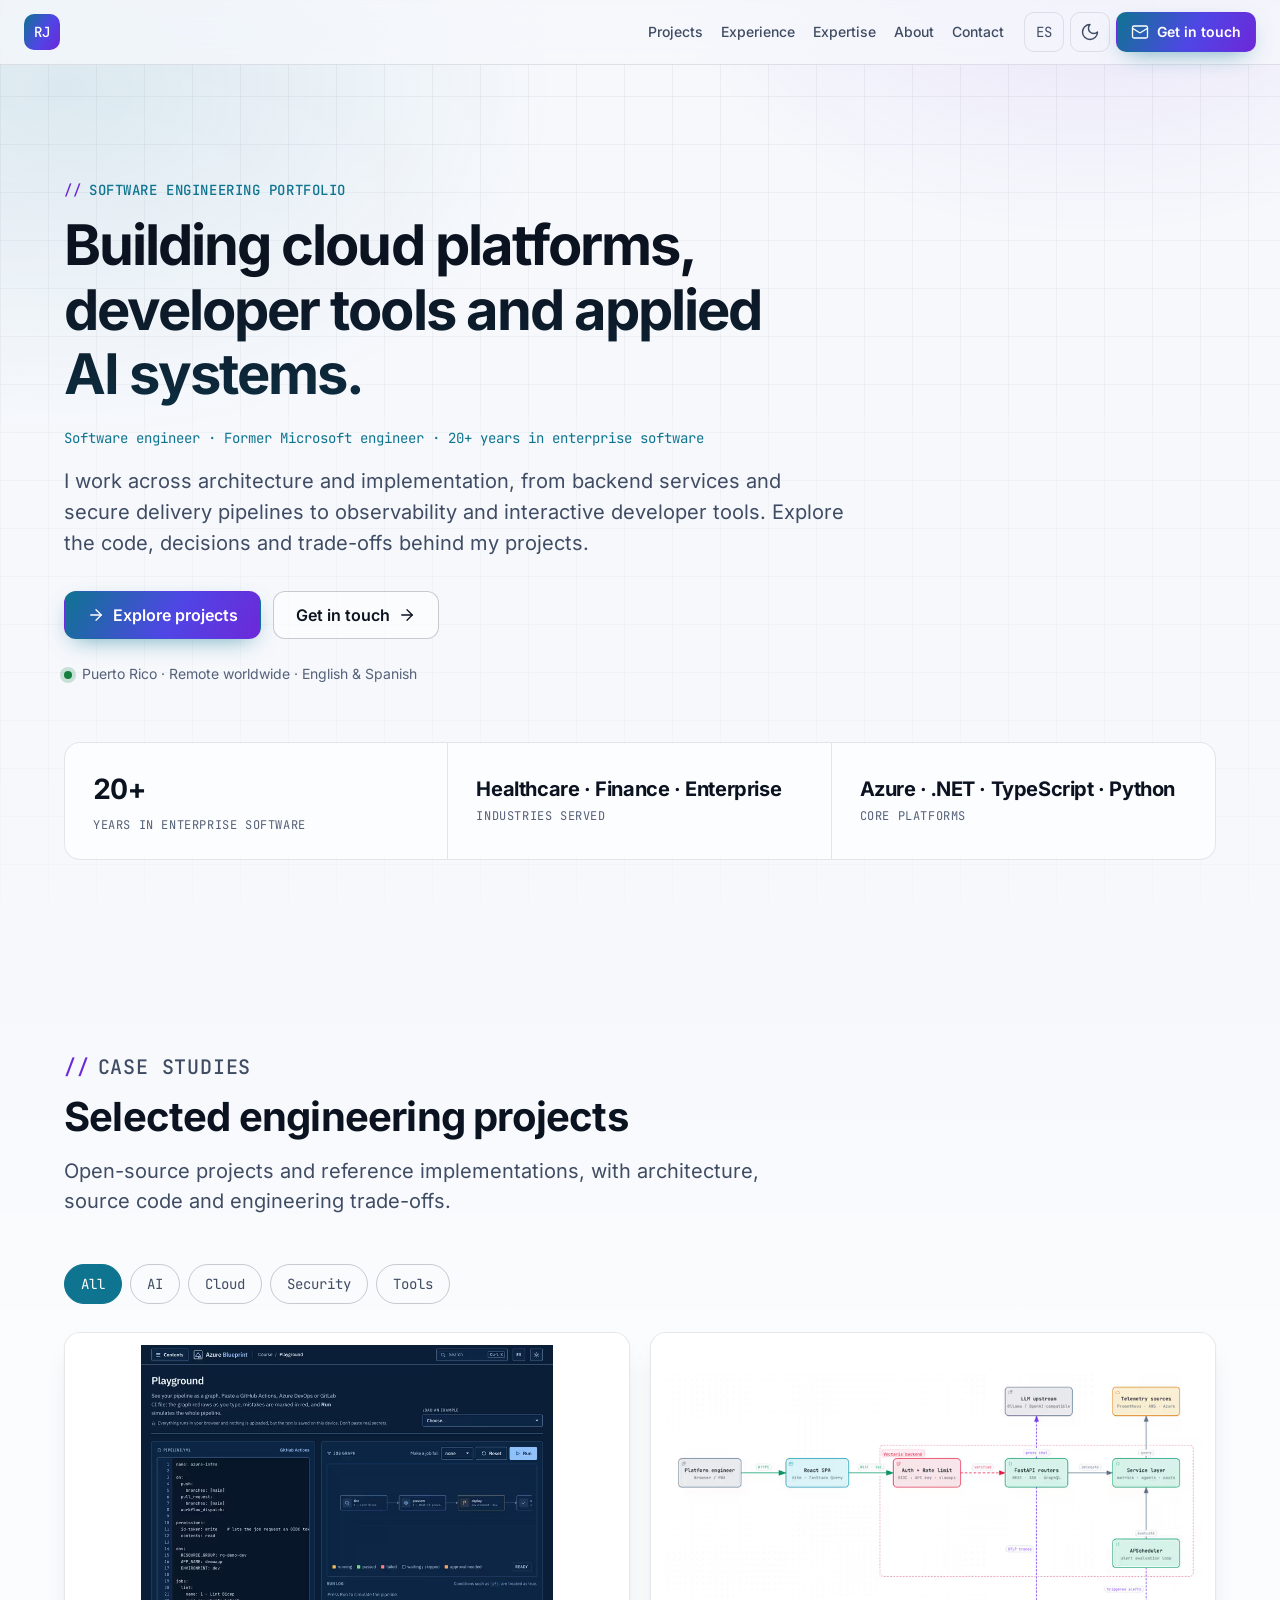
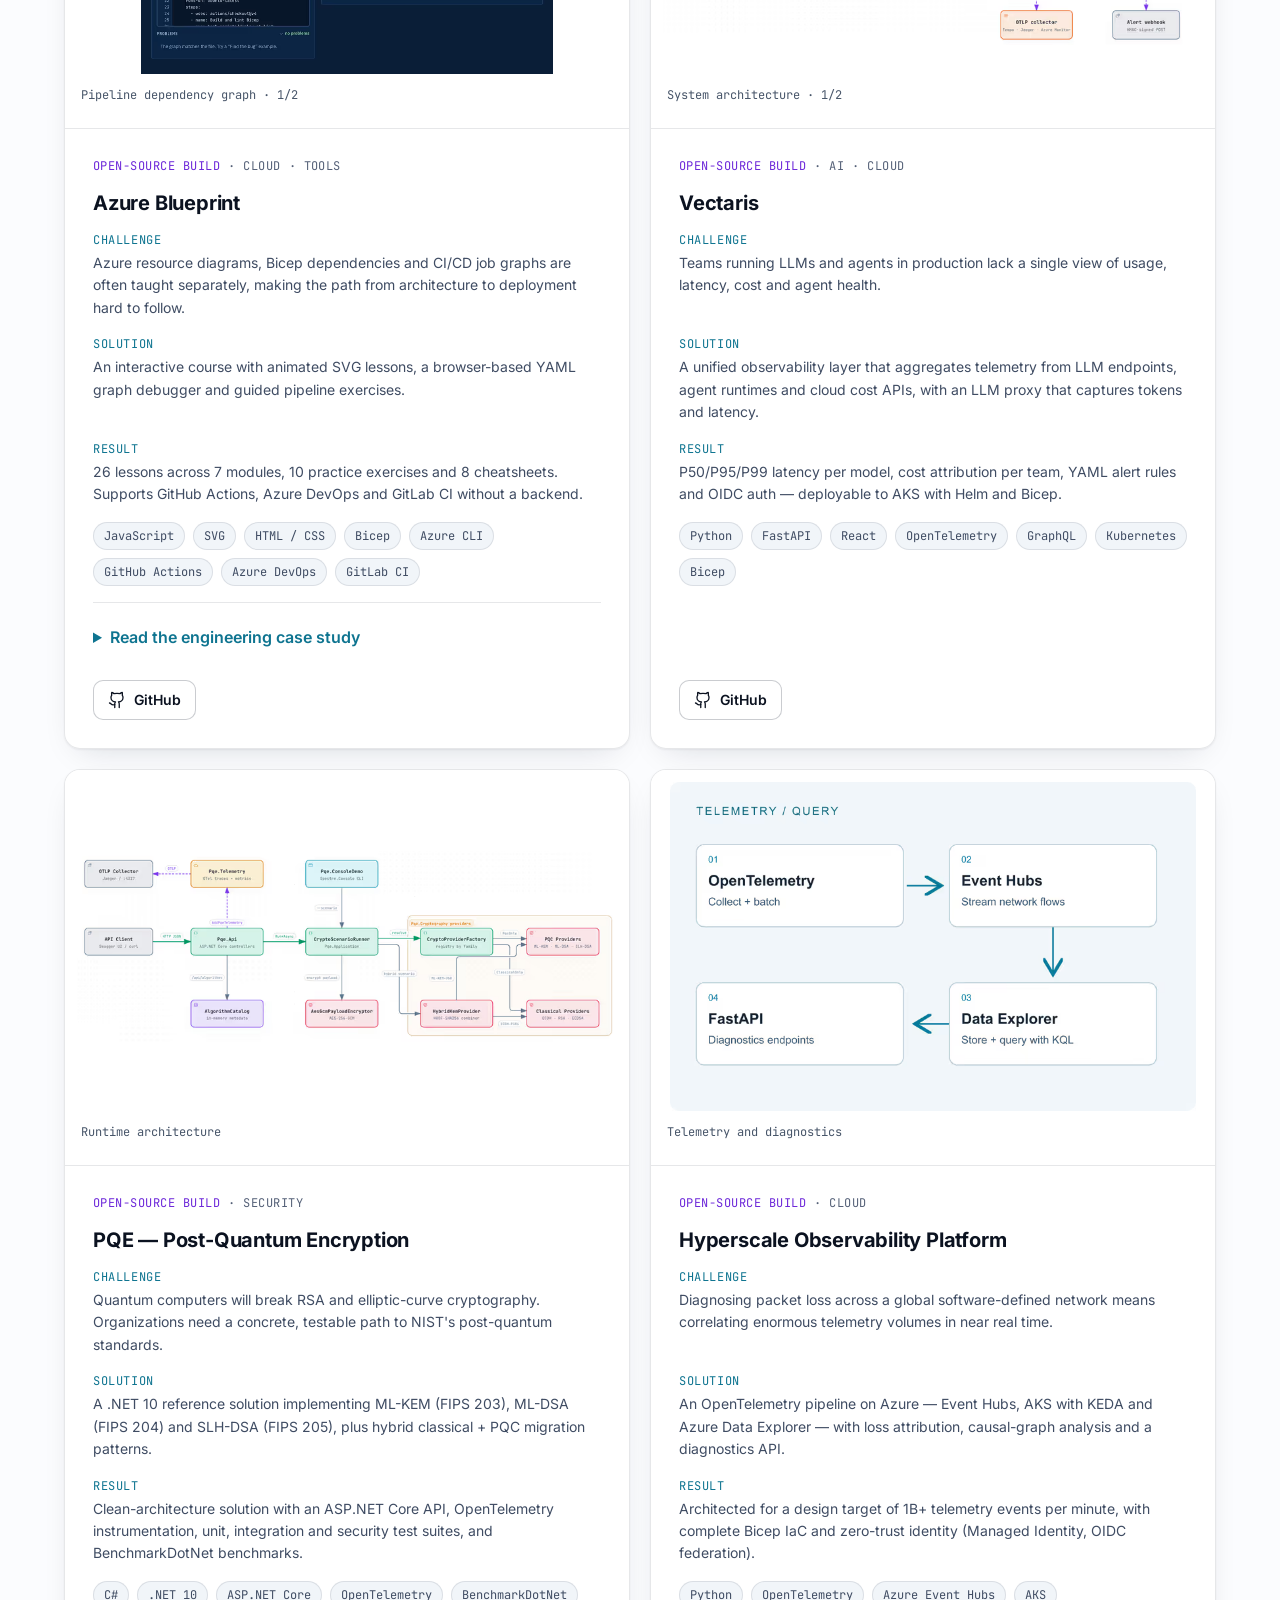
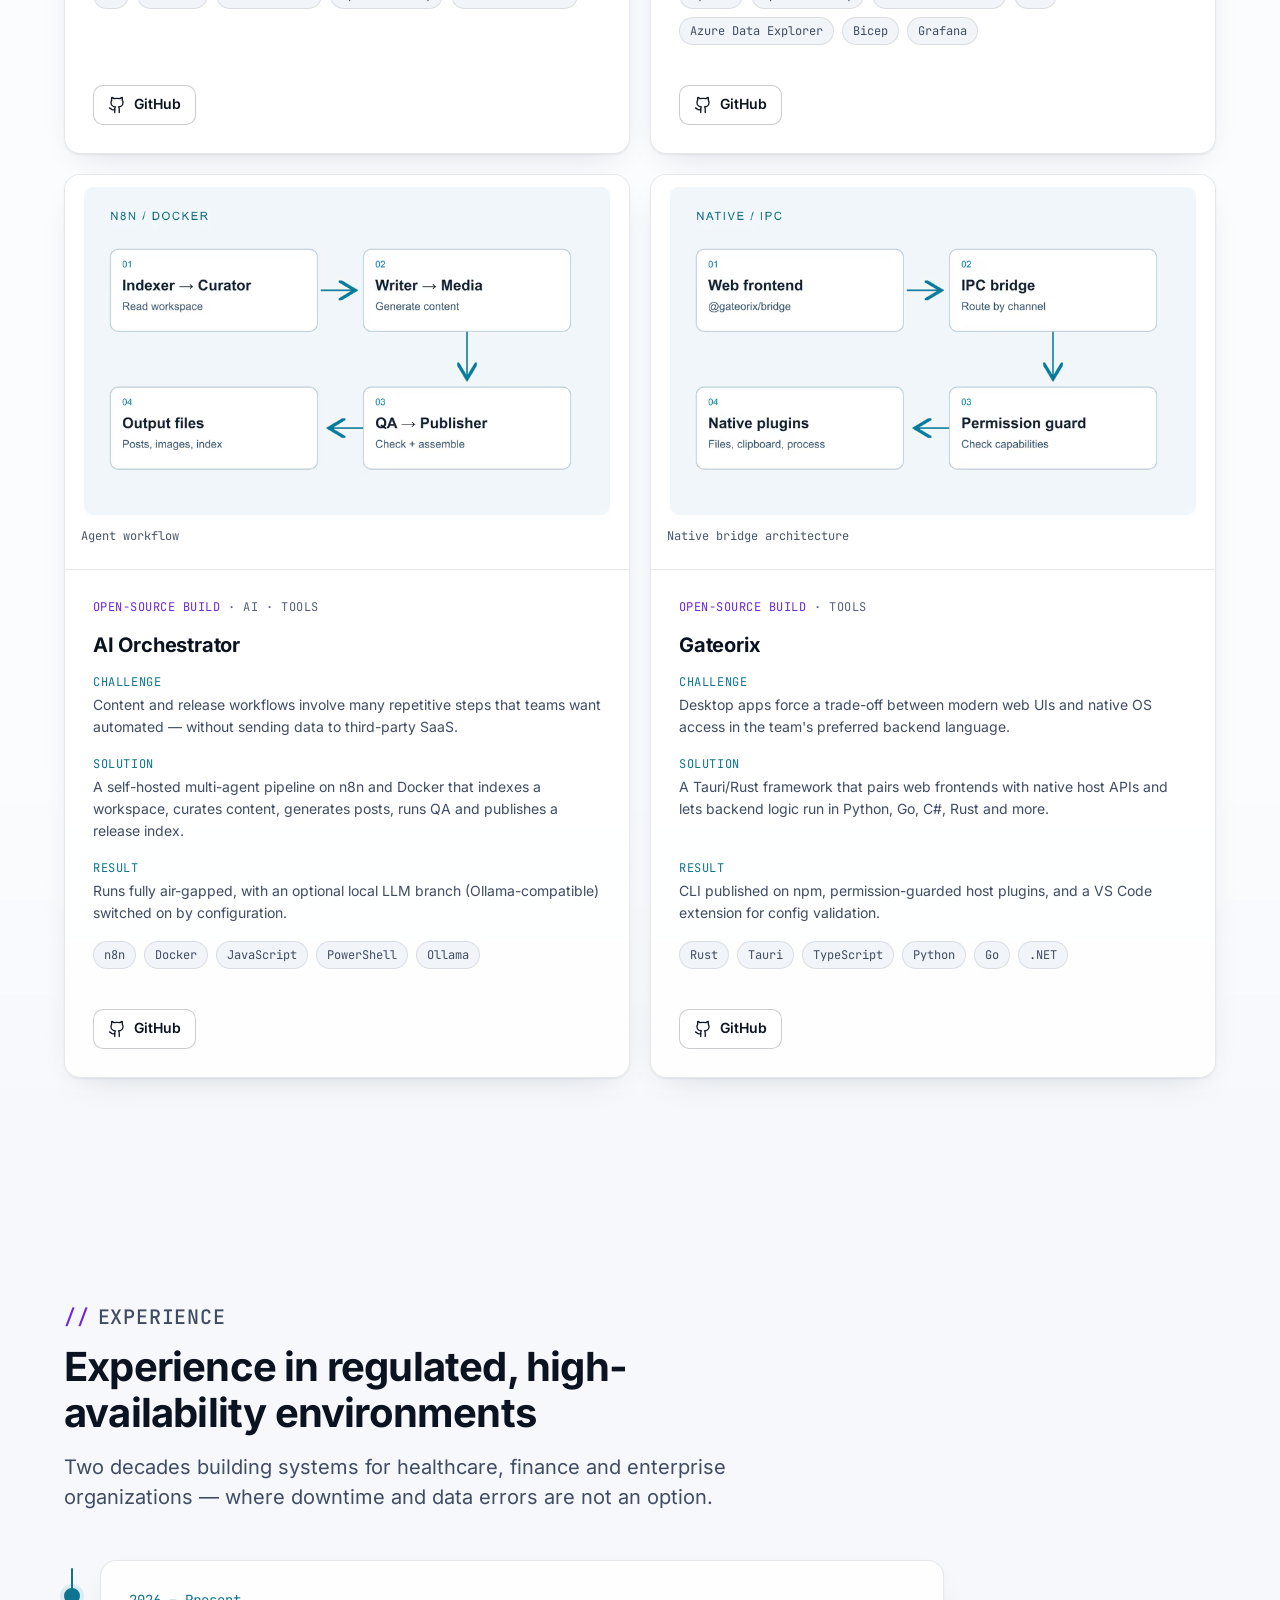
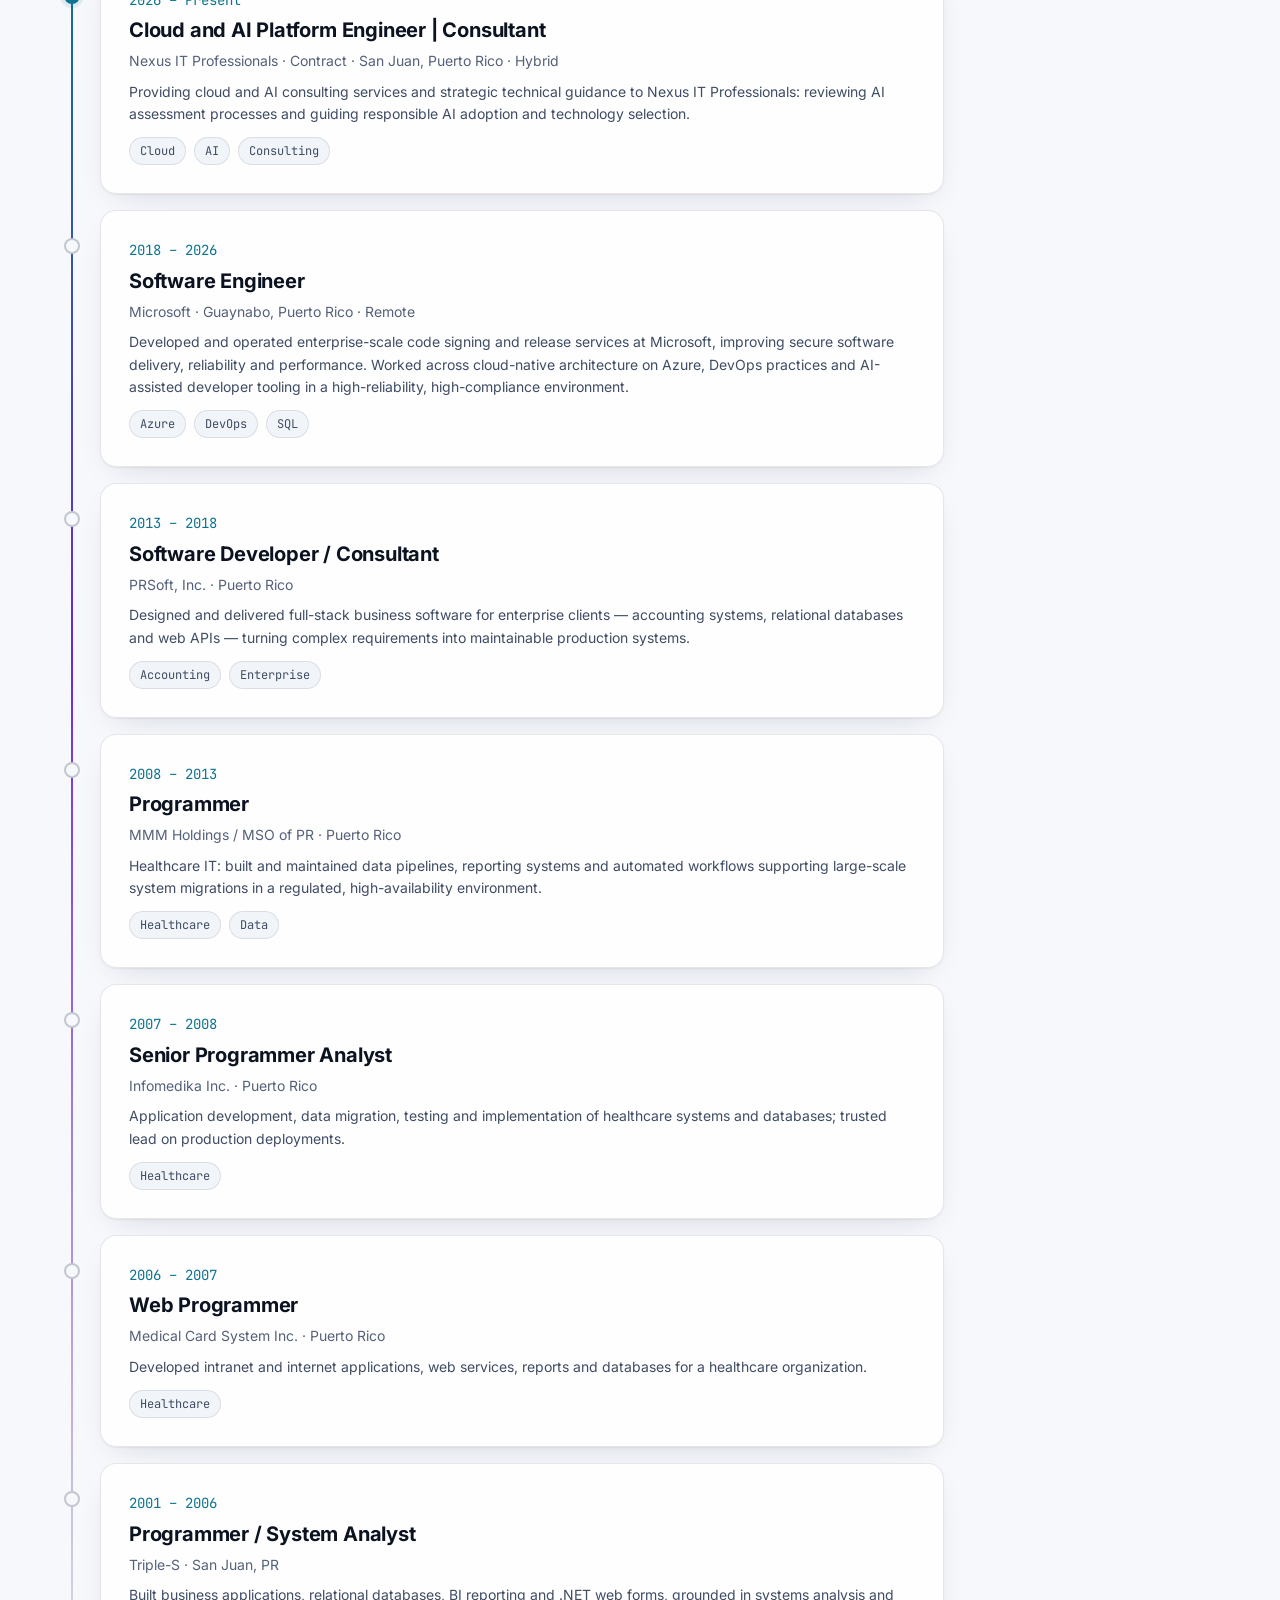
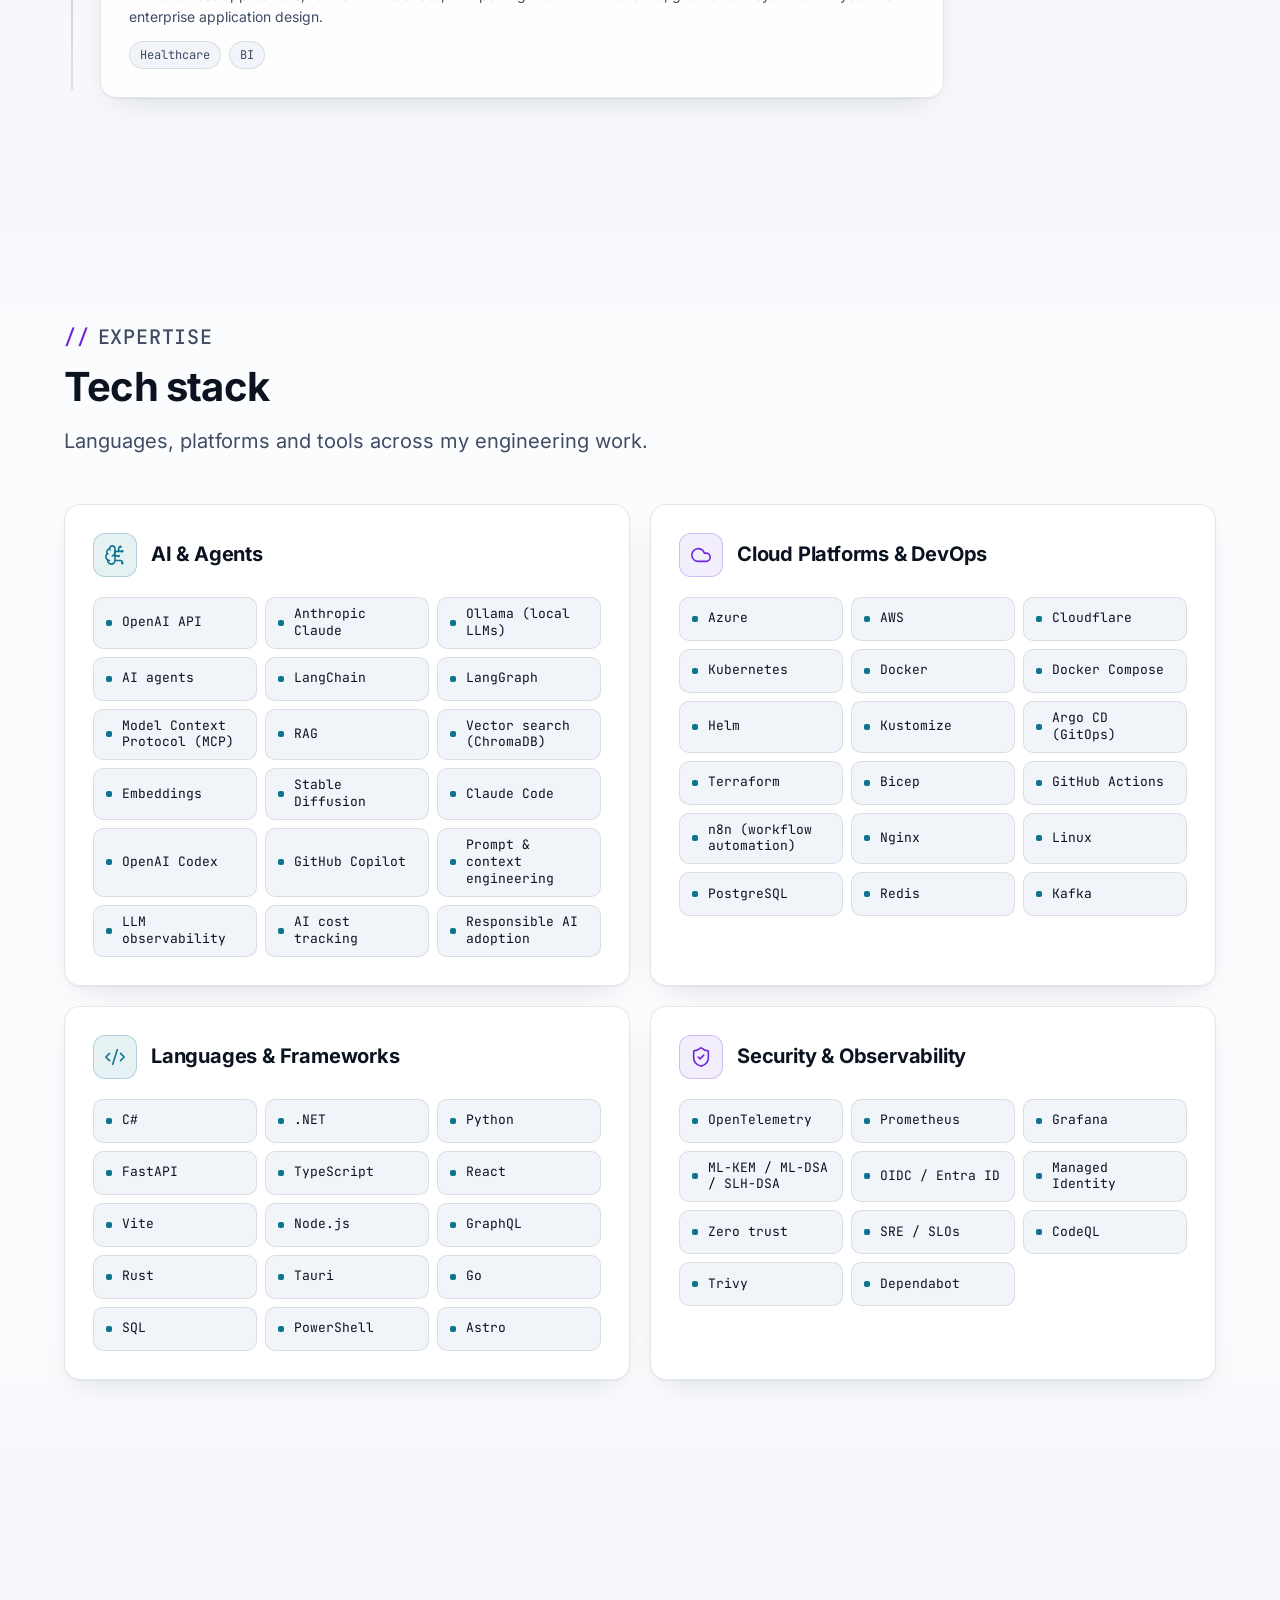
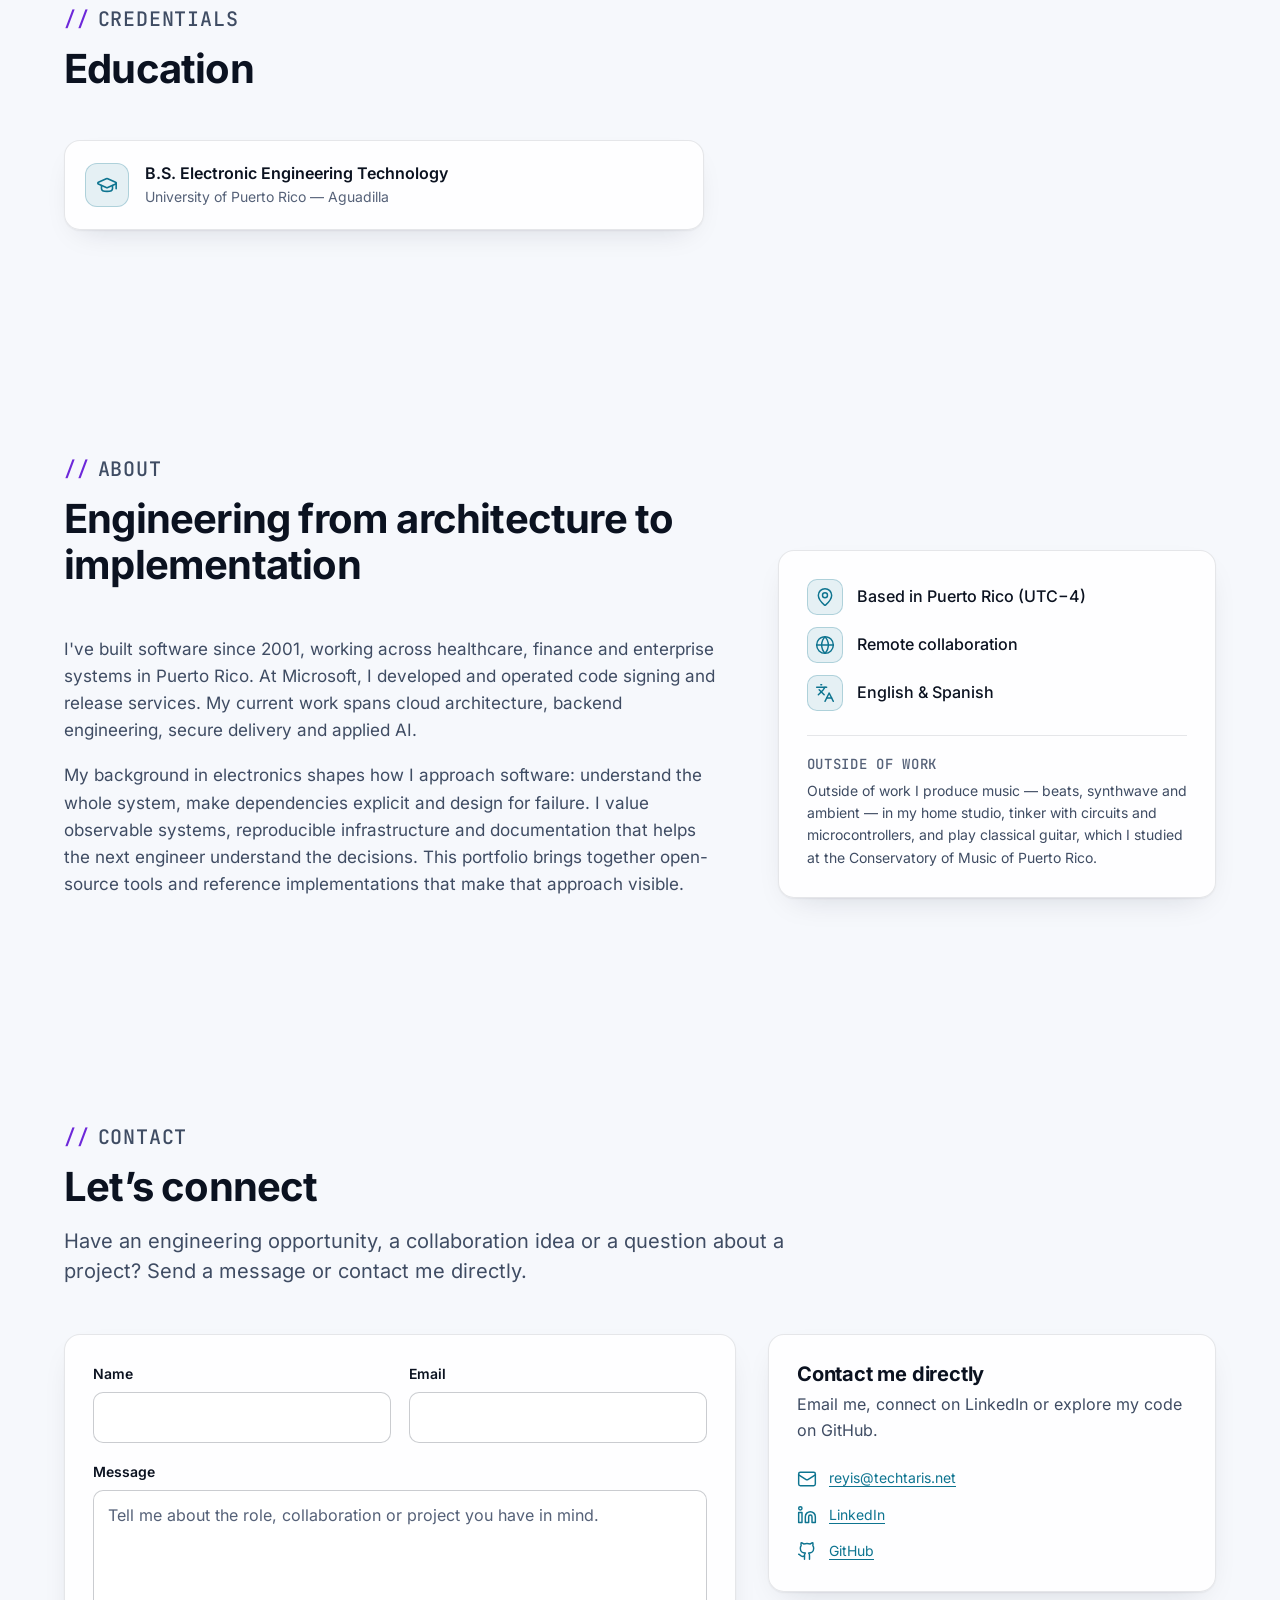
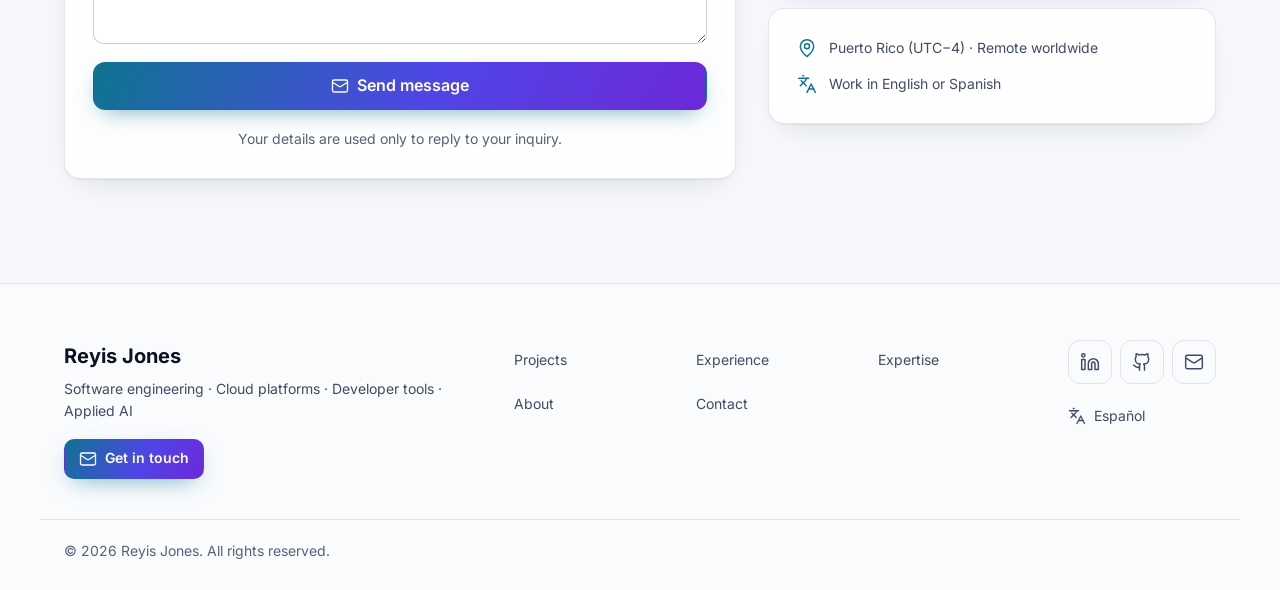
==== commit 4a46cef6: "deploy: b4689b1da0c0c3e84e8844aae5bca2b3c125a25c reyisjones/ReyisJonesTech@b4689b1da0c0c3e84e8844aae" ====
--- a/index.html
+++ b/index.html
@@ -1,4 +1,4 @@
-<!DOCTYPE html><html lang="en" dir="ltr" data-theme="light"> <head><meta charset="UTF-8"><meta name="viewport" content="width=device-width, initial-scale=1"><title>Reyis Jones — AI &amp; Cloud Consultant | Ex-Microsoft | Azure · AI · Security</title><meta name="description" content="Independent AI &#38; cloud consultant and former Microsoft engineer with 20+ years in regulated industries. AI agents, Azure, DevOps, observability and PQC security."><meta name="author" content="Reyis Jones"><link rel="canonical" href="https://reyisjones.github.io/"><link rel="alternate" hreflang="en" href="https://reyisjones.github.io/"><link rel="alternate" hreflang="es" href="https://reyisjones.github.io/es/"><link rel="alternate" hreflang="x-default" href="https://reyisjones.github.io/"><link rel="sitemap" href="/sitemap-index.xml"><link rel="icon" type="image/svg+xml" href="/favicon.svg"><meta name="theme-color" content="#f6f8fc"><link rel="preload" href="/_astro/inter-latin-400-normal.C38fXH4l.woff2" as="font" type="font/woff2" crossorigin><link rel="preload" href="/_astro/inter-latin-700-normal.Yt3aPRUw.woff2" as="font" type="font/woff2" crossorigin><meta property="og:type" content="website"><meta property="og:site_name" content="Reyis Jones"><meta property="og:locale" content="en_US"><meta property="og:locale:alternate" content="es_PR"><meta property="og:url" content="https://reyisjones.github.io/"><meta property="og:title" content="Reyis Jones — AI &#38; Cloud Consultant | Ex-Microsoft | Azure · AI · Security"><meta property="og:description" content="Independent AI &#38; cloud consultant and former Microsoft engineer with 20+ years in regulated industries. AI agents, Azure, DevOps, observability and PQC security."><meta property="og:image" content="https://reyisjones.github.io/og-image.png"><meta property="og:image:width" content="1200"><meta property="og:image:height" content="630"><meta property="og:image:alt" content="Reyis Jones — AI &#38; Cloud Consultant"><meta name="twitter:card" content="summary_large_image"><meta name="twitter:title" content="Reyis Jones — AI &#38; Cloud Consultant | Ex-Microsoft | Azure · AI · Security"><meta name="twitter:description" content="Independent AI &#38; cloud consultant and former Microsoft engineer with 20+ years in regulated industries. AI agents, Azure, DevOps, observability and PQC security."><meta name="twitter:image" content="https://reyisjones.github.io/og-image.png"><meta name="twitter:image:alt" content="Reyis Jones — AI &#38; Cloud Consultant"><script type="application/ld+json">{"@context":"https://schema.org","@graph":[{"@type":"Person","@id":"https://reyisjones.github.io/#person","name":"Reyis Jones","url":"https://reyisjones.github.io","jobTitle":"Independent Technology Consultant","description":"Independent AI & cloud consultant and former Microsoft engineer with 20+ years in regulated industries. AI agents, Azure, DevOps, observability and PQC security.","worksFor":{"@id":"https://reyisjones.github.io/#business"},"alumniOf":[{"@type":"CollegeOrUniversity","name":"University of Puerto Rico at Aguadilla"},{"@type":"Organization","name":"Microsoft"}],"knowsLanguage":["en","es"],"knowsAbout":["AI agents","Model Context Protocol","Retrieval-augmented generation","Azure","Cloud architecture","DevOps","Infrastructure as code","OpenTelemetry","Site reliability engineering","Post-quantum cryptography",".NET","TypeScript","Python"],"sameAs":["https://github.com/reyisjones","https://www.linkedin.com/in/reyis-nieves-escoriaza"],"email":"mailto:reyis@techtaris.net"},{"@type":"ProfessionalService","@id":"https://reyisjones.github.io/#business","name":"Reyis Jones — Technology Consulting","url":"https://reyisjones.github.io/","description":"Independent AI & cloud consultant and former Microsoft engineer with 20+ years in regulated industries. AI agents, Azure, DevOps, observability and PQC security.","founder":{"@id":"https://reyisjones.github.io/#person"},"image":"https://reyisjones.github.io/og-image.png","address":{"@type":"PostalAddress","addressRegion":"PR","addressCountry":"PR"},"areaServed":[{"@type":"AdministrativeArea","name":"Puerto Rico"},{"@type":"Place","name":"Worldwide (remote)"}],"knowsLanguage":["en","es"],"availableLanguage":["en","es"],"serviceType":["AI Agents & Automation","Cloud Architecture & Azure Migration","DevOps & CI/CD","Observability & Reliability","Security & Post-Quantum Readiness","Custom Enterprise Software"],"sameAs":["https://github.com/reyisjones","https://www.linkedin.com/in/reyis-nieves-escoriaza"]},{"@type":"WebSite","@id":"https://reyisjones.github.io/#website","url":"https://reyisjones.github.io","name":"Reyis Jones","inLanguage":"en","publisher":{"@id":"https://reyisjones.github.io/#business"}}]}</script><!-- Theme before paint: light by default (set on <html>); a stored toggle choice wins. --><script>
+<!DOCTYPE html><html lang="en" dir="ltr" data-theme="light"> <head><meta charset="UTF-8"><meta name="viewport" content="width=device-width, initial-scale=1"><title>Reyis Jones — Software Engineer | Cloud, Developer Tools &amp; AI</title><meta name="description" content="Engineering portfolio of Reyis Jones, former Microsoft engineer. Explore cloud platforms, developer tools and applied AI projects, architecture and implementation."><meta name="author" content="Reyis Jones"><link rel="canonical" href="https://reyisjones.github.io/"><link rel="alternate" hreflang="en" href="https://reyisjones.github.io/"><link rel="alternate" hreflang="es" href="https://reyisjones.github.io/es/"><link rel="alternate" hreflang="x-default" href="https://reyisjones.github.io/"><link rel="sitemap" href="/sitemap-index.xml"><link rel="icon" type="image/svg+xml" href="/favicon.svg"><meta name="theme-color" content="#f6f8fc"><link rel="preload" href="/_astro/inter-latin-400-normal.C38fXH4l.woff2" as="font" type="font/woff2" crossorigin><link rel="preload" href="/_astro/inter-latin-700-normal.Yt3aPRUw.woff2" as="font" type="font/woff2" crossorigin><meta property="og:type" content="website"><meta property="og:site_name" content="Reyis Jones"><meta property="og:locale" content="en_US"><meta property="og:locale:alternate" content="es_PR"><meta property="og:url" content="https://reyisjones.github.io/"><meta property="og:title" content="Reyis Jones — Software Engineer | Cloud, Developer Tools &#38; AI"><meta property="og:description" content="Engineering portfolio of Reyis Jones, former Microsoft engineer. Explore cloud platforms, developer tools and applied AI projects, architecture and implementation."><meta property="og:image" content="https://reyisjones.github.io/og-image.png"><meta property="og:image:width" content="1200"><meta property="og:image:height" content="630"><meta property="og:image:alt" content="Reyis Jones — Software Engineer"><meta name="twitter:card" content="summary_large_image"><meta name="twitter:title" content="Reyis Jones — Software Engineer | Cloud, Developer Tools &#38; AI"><meta name="twitter:description" content="Engineering portfolio of Reyis Jones, former Microsoft engineer. Explore cloud platforms, developer tools and applied AI projects, architecture and implementation."><meta name="twitter:image" content="https://reyisjones.github.io/og-image.png"><meta name="twitter:image:alt" content="Reyis Jones — Software Engineer"><script type="application/ld+json">{"@context":"https://schema.org","@graph":[{"@type":"Person","@id":"https://reyisjones.github.io/#person","name":"Reyis Jones","url":"https://reyisjones.github.io","jobTitle":"Software Engineer","description":"Engineering portfolio of Reyis Jones, former Microsoft engineer. Explore cloud platforms, developer tools and applied AI projects, architecture and implementation.","alumniOf":[{"@type":"CollegeOrUniversity","name":"University of Puerto Rico at Aguadilla"},{"@type":"Organization","name":"Microsoft"}],"knowsLanguage":["en","es"],"knowsAbout":["AI agents","Model Context Protocol","Retrieval-augmented generation","Azure","Cloud architecture","DevOps","Infrastructure as code","OpenTelemetry","Site reliability engineering","Post-quantum cryptography",".NET","TypeScript","Python"],"sameAs":["https://github.com/reyisjones","https://www.linkedin.com/in/reyis-nieves-escoriaza"],"email":"mailto:reyis@techtaris.net"},{"@type":"WebSite","@id":"https://reyisjones.github.io/#website","url":"https://reyisjones.github.io","name":"Reyis Jones","inLanguage":"en","publisher":{"@id":"https://reyisjones.github.io/#person"}}]}</script><!-- Theme before paint: light by default (set on <html>); a stored toggle choice wins. --><script>
       (function () {
         var d = document.documentElement;
         d.classList.add("js");
@@ -8,5 +8,5 @@
         } catch (e) {}
       })();
     </script><style>@font-face{font-family:Inter;font-style:normal;font-display:swap;font-weight:400;src:url(/_astro/inter-cyrillic-ext-400-normal.BQZuk6qB.woff2) format("woff2"),url(/_astro/inter-cyrillic-ext-400-normal.DQukG94-.woff) format("woff");unicode-range:U+0460-052F,U+1C80-1C8A,U+20B4,U+2DE0-2DFF,U+A640-A69F,U+FE2E-FE2F}@font-face{font-family:Inter;font-style:normal;font-display:swap;font-weight:400;src:url(/_astro/inter-cyrillic-400-normal.obahsSVq.woff2) format("woff2"),url(/_astro/inter-cyrillic-400-normal.HOLc17fK.woff) format("woff");unicode-range:U+0301,U+0400-045F,U+0490-0491,U+04B0-04B1,U+2116}@font-face{font-family:Inter;font-style:normal;font-display:swap;font-weight:400;src:url(/_astro/inter-greek-ext-400-normal.DGGRlc-M.woff2) format("woff2"),url(/_astro/inter-greek-ext-400-normal.KugGGMne.woff) format("woff");unicode-range:U+1F00-1FFF}@font-face{font-family:Inter;font-style:normal;font-display:swap;font-weight:400;src:url(/_astro/inter-greek-400-normal.B4URO6DV.woff2) format("woff2"),url(/_astro/inter-greek-400-normal.q2sYcFCs.woff) format("woff");unicode-range:U+0370-0377,U+037A-037F,U+0384-038A,U+038C,U+038E-03A1,U+03A3-03FF}@font-face{font-family:Inter;font-style:normal;font-display:swap;font-weight:400;src:url(/_astro/inter-vietnamese-400-normal.DMkecbls.woff2) format("woff2"),url(/_astro/inter-vietnamese-400-normal.Bbgyi5SW.woff) format("woff");unicode-range:U+0102-0103,U+0110-0111,U+0128-0129,U+0168-0169,U+01A0-01A1,U+01AF-01B0,U+0300-0301,U+0303-0304,U+0308-0309,U+0323,U+0329,U+1EA0-1EF9,U+20AB}@font-face{font-family:Inter;font-style:normal;font-display:swap;font-weight:400;src:url(/_astro/inter-latin-ext-400-normal.C1nco2VV.woff2) format("woff2"),url(/_astro/inter-latin-ext-400-normal.77YHD8bZ.woff) format("woff");unicode-range:U+0100-02BA,U+02BD-02C5,U+02C7-02CC,U+02CE-02D7,U+02DD-02FF,U+0304,U+0308,U+0329,U+1D00-1DBF,U+1E00-1E9F,U+1EF2-1EFF,U+2020,U+20A0-20AB,U+20AD-20C0,U+2113,U+2C60-2C7F,U+A720-A7FF}@font-face{font-family:Inter;font-style:normal;font-display:swap;font-weight:400;src:url(/_astro/inter-latin-400-normal.C38fXH4l.woff2) format("woff2"),url(/_astro/inter-latin-400-normal.CyCys3Eg.woff) format("woff");unicode-range:U+0000-00FF,U+0131,U+0152-0153,U+02BB-02BC,U+02C6,U+02DA,U+02DC,U+0304,U+0308,U+0329,U+2000-206F,U+20AC,U+2122,U+2191,U+2193,U+2212,U+2215,U+FEFF,U+FFFD}@font-face{font-family:Inter;font-style:normal;font-display:swap;font-weight:500;src:url(/_astro/inter-cyrillic-ext-500-normal.B0yAr1jD.woff2) format("woff2"),url(/_astro/inter-cyrillic-ext-500-normal.BmqWE9Dz.woff) format("woff");unicode-range:U+0460-052F,U+1C80-1C8A,U+20B4,U+2DE0-2DFF,U+A640-A69F,U+FE2E-FE2F}@font-face{font-family:Inter;font-style:normal;font-display:swap;font-weight:500;src:url(/_astro/inter-cyrillic-500-normal.BasfLYem.woff2) format("woff2"),url(/_astro/inter-cyrillic-500-normal.CxZf_p3X.woff) format("woff");unicode-range:U+0301,U+0400-045F,U+0490-0491,U+04B0-04B1,U+2116}@font-face{font-family:Inter;font-style:normal;font-display:swap;font-weight:500;src:url(/_astro/inter-greek-ext-500-normal.C4iEst2y.woff2) format("woff2"),url(/_astro/inter-greek-ext-500-normal.2j5mBUwD.woff) format("woff");unicode-range:U+1F00-1FFF}@font-face{font-family:Inter;font-style:normal;font-display:swap;font-weight:500;src:url(/_astro/inter-greek-500-normal.BIZE56-Y.woff2) format("woff2"),url(/_astro/inter-greek-500-normal.Xzm54t5V.woff) format("woff");unicode-range:U+0370-0377,U+037A-037F,U+0384-038A,U+038C,U+038E-03A1,U+03A3-03FF}@font-face{font-family:Inter;font-style:normal;font-display:swap;font-weight:500;src:url(/_astro/inter-vietnamese-500-normal.DOriooB6.woff2) format("woff2"),url(/_astro/inter-vietnamese-500-normal.mJboJaSs.woff) format("woff");unicode-range:U+0102-0103,U+0110-0111,U+0128-0129,U+0168-0169,U+01A0-01A1,U+01AF-01B0,U+0300-0301,U+0303-0304,U+0308-0309,U+0323,U+0329,U+1EA0-1EF9,U+20AB}@font-face{font-family:Inter;font-style:normal;font-display:swap;font-weight:500;src:url(/_astro/inter-latin-ext-500-normal.CV4jyFjo.woff2) format("woff2"),url(/_astro/inter-latin-ext-500-normal.BxGbmqWO.woff) format("woff");unicode-range:U+0100-02BA,U+02BD-02C5,U+02C7-02CC,U+02CE-02D7,U+02DD-02FF,U+0304,U+0308,U+0329,U+1D00-1DBF,U+1E00-1E9F,U+1EF2-1EFF,U+2020,U+20A0-20AB,U+20AD-20C0,U+2113,U+2C60-2C7F,U+A720-A7FF}@font-face{font-family:Inter;font-style:normal;font-display:swap;font-weight:500;src:url(/_astro/inter-latin-500-normal.Cerq10X2.woff2) format("woff2"),url(/_astro/inter-latin-500-normal.BL9OpVg8.woff) format("woff");unicode-range:U+0000-00FF,U+0131,U+0152-0153,U+02BB-02BC,U+02C6,U+02DA,U+02DC,U+0304,U+0308,U+0329,U+2000-206F,U+20AC,U+2122,U+2191,U+2193,U+2212,U+2215,U+FEFF,U+FFFD}@font-face{font-family:Inter;font-style:normal;font-display:swap;font-weight:600;src:url(/_astro/inter-cyrillic-ext-600-normal.Dfes3d0z.woff2) format("woff2"),url(/_astro/inter-cyrillic-ext-600-normal.Bcila6Z-.woff) format("woff");unicode-range:U+0460-052F,U+1C80-1C8A,U+20B4,U+2DE0-2DFF,U+A640-A69F,U+FE2E-FE2F}@font-face{font-family:Inter;font-style:normal;font-display:swap;font-weight:600;src:url(/_astro/inter-cyrillic-600-normal.CWCymEST.woff2) format("woff2"),url(/_astro/inter-cyrillic-600-normal.4D_pXhcN.woff) format("woff");unicode-range:U+0301,U+0400-045F,U+0490-0491,U+04B0-04B1,U+2116}@font-face{font-family:Inter;font-style:normal;font-display:swap;font-weight:600;src:url(/_astro/inter-greek-ext-600-normal.DRtmH8MT.woff2) format("woff2"),url(/_astro/inter-greek-ext-600-normal.B8X0CLgF.woff) format("woff");unicode-range:U+1F00-1FFF}@font-face{font-family:Inter;font-style:normal;font-display:swap;font-weight:600;src:url(/_astro/inter-greek-600-normal.plRanbMR.woff2) format("woff2"),url(/_astro/inter-greek-600-normal.BZpKdvQh.woff) format("woff");unicode-range:U+0370-0377,U+037A-037F,U+0384-038A,U+038C,U+038E-03A1,U+03A3-03FF}@font-face{font-family:Inter;font-style:normal;font-display:swap;font-weight:600;src:url(/_astro/inter-vietnamese-600-normal.Cc8MFFhd.woff2) format("woff2"),url(/_astro/inter-vietnamese-600-normal.BuLX-rYi.woff) format("woff");unicode-range:U+0102-0103,U+0110-0111,U+0128-0129,U+0168-0169,U+01A0-01A1,U+01AF-01B0,U+0300-0301,U+0303-0304,U+0308-0309,U+0323,U+0329,U+1EA0-1EF9,U+20AB}@font-face{font-family:Inter;font-style:normal;font-display:swap;font-weight:600;src:url(/_astro/inter-latin-ext-600-normal.D2bJ5OIk.woff2) format("woff2"),url(/_astro/inter-latin-ext-600-normal.CIVaiw4L.woff) format("woff");unicode-range:U+0100-02BA,U+02BD-02C5,U+02C7-02CC,U+02CE-02D7,U+02DD-02FF,U+0304,U+0308,U+0329,U+1D00-1DBF,U+1E00-1E9F,U+1EF2-1EFF,U+2020,U+20A0-20AB,U+20AD-20C0,U+2113,U+2C60-2C7F,U+A720-A7FF}@font-face{font-family:Inter;font-style:normal;font-display:swap;font-weight:600;src:url(/_astro/inter-latin-600-normal.LgqL8muc.woff2) format("woff2"),url(/_astro/inter-latin-600-normal.CiBQ2DWP.woff) format("woff");unicode-range:U+0000-00FF,U+0131,U+0152-0153,U+02BB-02BC,U+02C6,U+02DA,U+02DC,U+0304,U+0308,U+0329,U+2000-206F,U+20AC,U+2122,U+2191,U+2193,U+2212,U+2215,U+FEFF,U+FFFD}@font-face{font-family:Inter;font-style:normal;font-display:swap;font-weight:700;src:url(/_astro/inter-cyrillic-ext-700-normal.BjwYoWNd.woff2) format("woff2"),url(/_astro/inter-cyrillic-ext-700-normal.LO58E6JB.woff) format("woff");unicode-range:U+0460-052F,U+1C80-1C8A,U+20B4,U+2DE0-2DFF,U+A640-A69F,U+FE2E-FE2F}@font-face{font-family:Inter;font-style:normal;font-display:swap;font-weight:700;src:url(/_astro/inter-cyrillic-700-normal.CjBOestx.woff2) format("woff2"),url(/_astro/inter-cyrillic-700-normal.DrXBdSj3.woff) format("woff");unicode-range:U+0301,U+0400-045F,U+0490-0491,U+04B0-04B1,U+2116}@font-face{font-family:Inter;font-style:normal;font-display:swap;font-weight:700;src:url(/_astro/inter-greek-ext-700-normal.qfdV9bQt.woff2) format("woff2"),url(/_astro/inter-greek-ext-700-normal.BoQ6DsYi.woff) format("woff");unicode-range:U+1F00-1FFF}@font-face{font-family:Inter;font-style:normal;font-display:swap;font-weight:700;src:url(/_astro/inter-greek-700-normal.C3JjAnD8.woff2) format("woff2"),url(/_astro/inter-greek-700-normal.BUv2fZ6O.woff) format("woff");unicode-range:U+0370-0377,U+037A-037F,U+0384-038A,U+038C,U+038E-03A1,U+03A3-03FF}@font-face{font-family:Inter;font-style:normal;font-display:swap;font-weight:700;src:url(/_astro/inter-vietnamese-700-normal.DlLaEgI2.woff2) format("woff2"),url(/_astro/inter-vietnamese-700-normal.BZaoP0fm.woff) format("woff");unicode-range:U+0102-0103,U+0110-0111,U+0128-0129,U+0168-0169,U+01A0-01A1,U+01AF-01B0,U+0300-0301,U+0303-0304,U+0308-0309,U+0323,U+0329,U+1EA0-1EF9,U+20AB}@font-face{font-family:Inter;font-style:normal;font-display:swap;font-weight:700;src:url(/_astro/inter-latin-ext-700-normal.Ca8adRJv.woff2) format("woff2"),url(/_astro/inter-latin-ext-700-normal.TidjK2hL.woff) format("woff");unicode-range:U+0100-02BA,U+02BD-02C5,U+02C7-02CC,U+02CE-02D7,U+02DD-02FF,U+0304,U+0308,U+0329,U+1D00-1DBF,U+1E00-1E9F,U+1EF2-1EFF,U+2020,U+20A0-20AB,U+20AD-20C0,U+2113,U+2C60-2C7F,U+A720-A7FF}@font-face{font-family:Inter;font-style:normal;font-display:swap;font-weight:700;src:url(/_astro/inter-latin-700-normal.Yt3aPRUw.woff2) format("woff2"),url(/_astro/inter-latin-700-normal.BLAVimhd.woff) format("woff");unicode-range:U+0000-00FF,U+0131,U+0152-0153,U+02BB-02BC,U+02C6,U+02DA,U+02DC,U+0304,U+0308,U+0329,U+2000-206F,U+20AC,U+2122,U+2191,U+2193,U+2212,U+2215,U+FEFF,U+FFFD}@font-face{font-family:JetBrains Mono;font-style:normal;font-display:swap;font-weight:400;src:url([data-uri]) format("woff2"),url([data-uri]) format("woff");unicode-range:U+0460-052F,U+1C80-1C8A,U+20B4,U+2DE0-2DFF,U+A640-A69F,U+FE2E-FE2F}@font-face{font-family:JetBrains Mono;font-style:normal;font-display:swap;font-weight:400;src:url(/_astro/jetbrains-mono-cyrillic-400-normal.BEIGL1Tu.woff2) format("woff2"),url(/_astro/jetbrains-mono-cyrillic-400-normal.ugxPyKxw.woff) format("woff");unicode-range:U+0301,U+0400-045F,U+0490-0491,U+04B0-04B1,U+2116}@font-face{font-family:JetBrains Mono;font-style:normal;font-display:swap;font-weight:400;src:url(/_astro/jetbrains-mono-greek-400-normal.C190GLew.woff2) format("woff2"),url(/_astro/jetbrains-mono-greek-400-normal.B9oWc5Lo.woff) format("woff");unicode-range:U+0370-0377,U+037A-037F,U+0384-038A,U+038C,U+038E-03A1,U+03A3-03FF}@font-face{font-family:JetBrains Mono;font-style:normal;font-display:swap;font-weight:400;src:url([data-uri]) format("woff2"),url(/_astro/jetbrains-mono-vietnamese-400-normal.CqNFfHCs.woff) format("woff");unicode-range:U+0102-0103,U+0110-0111,U+0128-0129,U+0168-0169,U+01A0-01A1,U+01AF-01B0,U+0300-0301,U+0303-0304,U+0308-0309,U+0323,U+0329,U+1EA0-1EF9,U+20AB}@font-face{font-family:JetBrains Mono;font-style:normal;font-display:swap;font-weight:400;src:url(/_astro/jetbrains-mono-latin-ext-400-normal.Bc8Ftmh3.woff2) format("woff2"),url(/_astro/jetbrains-mono-latin-ext-400-normal.fXTG6kC5.woff) format("woff");unicode-range:U+0100-02BA,U+02BD-02C5,U+02C7-02CC,U+02CE-02D7,U+02DD-02FF,U+0304,U+0308,U+0329,U+1D00-1DBF,U+1E00-1E9F,U+1EF2-1EFF,U+2020,U+20A0-20AB,U+20AD-20C0,U+2113,U+2C60-2C7F,U+A720-A7FF}@font-face{font-family:JetBrains Mono;font-style:normal;font-display:swap;font-weight:400;src:url(/_astro/jetbrains-mono-latin-400-normal.V6pRDFza.woff2) format("woff2"),url(/_astro/jetbrains-mono-latin-400-normal.6-qcROiO.woff) format("woff");unicode-range:U+0000-00FF,U+0131,U+0152-0153,U+02BB-02BC,U+02C6,U+02DA,U+02DC,U+0304,U+0308,U+0329,U+2000-206F,U+20AC,U+2122,U+2191,U+2193,U+2212,U+2215,U+FEFF,U+FFFD}@font-face{font-family:JetBrains Mono;font-style:normal;font-display:swap;font-weight:500;src:url([data-uri]) format("woff2"),url([data-uri]) format("woff");unicode-range:U+0460-052F,U+1C80-1C8A,U+20B4,U+2DE0-2DFF,U+A640-A69F,U+FE2E-FE2F}@font-face{font-family:JetBrains Mono;font-style:normal;font-display:swap;font-weight:500;src:url(/_astro/jetbrains-mono-cyrillic-500-normal.DmUKJPL_.woff2) format("woff2"),url(/_astro/jetbrains-mono-cyrillic-500-normal.DJqRU3vO.woff) format("woff");unicode-range:U+0301,U+0400-045F,U+0490-0491,U+04B0-04B1,U+2116}@font-face{font-family:JetBrains Mono;font-style:normal;font-display:swap;font-weight:500;src:url(/_astro/jetbrains-mono-greek-500-normal.JpySY46c.woff2) format("woff2"),url(/_astro/jetbrains-mono-greek-500-normal.D7SFKleX.woff) format("woff");unicode-range:U+0370-0377,U+037A-037F,U+0384-038A,U+038C,U+038E-03A1,U+03A3-03FF}@font-face{font-family:JetBrains Mono;font-style:normal;font-display:swap;font-weight:500;src:url([data-uri]) format("woff2"),url(/_astro/jetbrains-mono-vietnamese-500-normal.DNRqzVM1.woff) format("woff");unicode-range:U+0102-0103,U+0110-0111,U+0128-0129,U+0168-0169,U+01A0-01A1,U+01AF-01B0,U+0300-0301,U+0303-0304,U+0308-0309,U+0323,U+0329,U+1EA0-1EF9,U+20AB}@font-face{font-family:JetBrains Mono;font-style:normal;font-display:swap;font-weight:500;src:url(/_astro/jetbrains-mono-latin-ext-500-normal.Cut-4mMH.woff2) format("woff2"),url(/_astro/jetbrains-mono-latin-ext-500-normal.ckzbgY84.woff) format("woff");unicode-range:U+0100-02BA,U+02BD-02C5,U+02C7-02CC,U+02CE-02D7,U+02DD-02FF,U+0304,U+0308,U+0329,U+1D00-1DBF,U+1E00-1E9F,U+1EF2-1EFF,U+2020,U+20A0-20AB,U+20AD-20C0,U+2113,U+2C60-2C7F,U+A720-A7FF}@font-face{font-family:JetBrains Mono;font-style:normal;font-display:swap;font-weight:500;src:url(/_astro/jetbrains-mono-latin-500-normal.BWZEU5yA.woff2) format("woff2"),url(/_astro/jetbrains-mono-latin-500-normal.CJOVTJB7.woff) format("woff");unicode-range:U+0000-00FF,U+0131,U+0152-0153,U+02BB-02BC,U+02C6,U+02DA,U+02DC,U+0304,U+0308,U+0329,U+2000-206F,U+20AC,U+2122,U+2191,U+2193,U+2212,U+2215,U+FEFF,U+FFFD}:root{color-scheme:dark;--bg: #070b14;--bg-elev: #0b1220;--surface: #0f172a;--surface-2: #131d33;--border: rgba(148, 163, 184, .14);--border-strong: rgba(148, 163, 184, .3);--text: #e6edf7;--text-muted: #a8b5c8;--text-subtle: #8b98ad;--accent: #22d3ee;--accent-strong: #67e8f9;--accent-soft: rgba(34, 211, 238, .12);--on-accent: #041018;--violet: #a78bfa;--violet-soft: rgba(167, 139, 250, .14);--gradient: linear-gradient(120deg, #22d3ee 0%, #818cf8 55%, #a78bfa 100%);--grid-line: rgba(148, 163, 184, .06);--glow-1: rgba(34, 211, 238, .16);--glow-2: rgba(139, 92, 246, .16);--shadow: 0 1px 2px rgba(0, 0, 0, .4), 0 12px 32px -12px rgba(0, 0, 0, .6);--shadow-hover: 0 1px 2px rgba(0, 0, 0, .4), 0 24px 48px -16px rgba(34, 211, 238, .22);--header-bg: rgba(7, 11, 20, .72);--placeholder: #fbbf24;--success: #4ade80;--danger: #f87171;--fs-14: .875rem;--fs-16: 1rem;--fs-20: 1.25rem;--fs-28: 1.75rem;--fs-40: 2.5rem;--fs-56: 3.5rem;--font-sans: "Inter", ui-sans-serif, system-ui, -apple-system, "Segoe UI", Roboto, sans-serif;--font-mono: "JetBrains Mono", ui-monospace, SFMono-Regular, Menlo, Consolas, monospace;--container: 1200px;--gutter: 16px;--radius: 16px;--radius-sm: 10px;--header-h: 64px;--ease: cubic-bezier(.22, 1, .36, 1)}@media (min-width: 768px){:root{--gutter: 24px}}@media (prefers-color-scheme: light){:root:not([data-theme=dark]){color-scheme:light;--bg: #f6f8fc;--bg-elev: #ffffff;--surface: #ffffff;--surface-2: #f1f5f9;--border: rgba(15, 23, 42, .1);--border-strong: rgba(15, 23, 42, .22);--text: #0b1220;--text-muted: #3f4c63;--text-subtle: #556178;--accent: #0e7490;--accent-strong: #155e75;--accent-soft: rgba(14, 116, 144, .1);--on-accent: #ffffff;--violet: #6d28d9;--violet-soft: rgba(109, 40, 217, .08);--gradient: linear-gradient(120deg, #0e7490 0%, #4f46e5 55%, #6d28d9 100%);--grid-line: rgba(15, 23, 42, .05);--glow-1: rgba(14, 116, 144, .12);--glow-2: rgba(109, 40, 217, .1);--shadow: 0 1px 2px rgba(15, 23, 42, .06), 0 12px 32px -16px rgba(15, 23, 42, .18);--shadow-hover: 0 1px 2px rgba(15, 23, 42, .06), 0 24px 48px -20px rgba(14, 116, 144, .35);--header-bg: rgba(246, 248, 252, .78);--placeholder: #92400e;--success: #15803d;--danger: #b91c1c}}:root[data-theme=light]{color-scheme:light;--bg: #f6f8fc;--bg-elev: #ffffff;--surface: #ffffff;--surface-2: #f1f5f9;--border: rgba(15, 23, 42, .1);--border-strong: rgba(15, 23, 42, .22);--text: #0b1220;--text-muted: #3f4c63;--text-subtle: #556178;--accent: #0e7490;--accent-strong: #155e75;--accent-soft: rgba(14, 116, 144, .1);--on-accent: #ffffff;--violet: #6d28d9;--violet-soft: rgba(109, 40, 217, .08);--gradient: linear-gradient(120deg, #0e7490 0%, #4f46e5 55%, #6d28d9 100%);--grid-line: rgba(15, 23, 42, .05);--glow-1: rgba(14, 116, 144, .12);--glow-2: rgba(109, 40, 217, .1);--shadow: 0 1px 2px rgba(15, 23, 42, .06), 0 12px 32px -16px rgba(15, 23, 42, .18);--shadow-hover: 0 1px 2px rgba(15, 23, 42, .06), 0 24px 48px -20px rgba(14, 116, 144, .35);--header-bg: rgba(246, 248, 252, .78);--placeholder: #92400e;--success: #15803d;--danger: #b91c1c}*,*:before,*:after{box-sizing:border-box}html{-webkit-text-size-adjust:100%;scroll-padding-top:calc(var(--header-h) + 16px)}@media (prefers-reduced-motion: no-preference){html{scroll-behavior:smooth}}body{margin:0;background:var(--bg);color:var(--text);font-family:var(--font-sans);font-size:var(--fs-16);line-height:1.6;-webkit-font-smoothing:antialiased;-moz-osx-font-smoothing:grayscale;overflow-x:clip;text-rendering:optimizeLegibility}h1,h2,h3,h4{line-height:1.15;letter-spacing:-.02em;margin:0;font-weight:700}h1{font-size:clamp(var(--fs-40),6vw,var(--fs-56));letter-spacing:-.035em}h2{font-size:clamp(var(--fs-28),4vw,var(--fs-40))}h3{font-size:var(--fs-20);letter-spacing:-.01em}p{margin:0}ul,ol{margin:0;padding:0}img,svg{display:block;max-width:100%}a{color:var(--accent);text-decoration-thickness:1px;text-underline-offset:3px}a:hover{color:var(--accent-strong)}button,input,select,textarea{font:inherit;color:inherit}::selection{background:var(--accent);color:var(--on-accent)}:focus-visible{outline:2px solid var(--accent);outline-offset:3px;border-radius:6px}.sr-only{position:absolute!important;width:1px;height:1px;padding:0;margin:-1px;overflow:hidden;clip:rect(0,0,0,0);white-space:nowrap;border:0}.skip-link{position:fixed;top:8px;left:8px;z-index:100;padding:10px 16px;border-radius:var(--radius-sm);background:var(--accent);color:var(--on-accent);font-weight:600;transform:translateY(-160%);transition:transform .2s var(--ease)}.skip-link:focus{transform:none;color:var(--on-accent)}.bg-tech{position:fixed;inset:0;z-index:-1;pointer-events:none;background:radial-gradient(600px 400px at 85% -5%,var(--glow-2),transparent 70%),radial-gradient(700px 500px at 5% 10%,var(--glow-1),transparent 70%),linear-gradient(var(--grid-line) 1px,transparent 1px) 0 0 / 48px 48px,linear-gradient(90deg,var(--grid-line) 1px,transparent 1px) 0 0 / 48px 48px;mask-image:linear-gradient(to bottom,#000,#0000008c 60%,#00000040)}.container{width:100%;max-width:var(--container);margin-inline:auto;padding-inline:var(--gutter)}.section{padding-block:72px}@media (min-width: 768px){.section{padding-block:104px}}.section--alt{background:linear-gradient(to bottom,transparent,color-mix(in srgb,var(--surface) 55%,transparent) 12%,color-mix(in srgb,var(--surface) 55%,transparent) 88%,transparent)}.section-head{max-width:720px;margin-bottom:48px}.section-head--center{margin-inline:auto;text-align:center}.section-head p{margin-top:16px;color:var(--text-muted);font-size:var(--fs-20);line-height:1.5}@media (max-width: 767px){.section-head p{font-size:var(--fs-16)}}.kicker{display:inline-flex;align-items:center;gap:8px;margin-bottom:12px;font-family:var(--font-mono);font-size:var(--fs-14);font-weight:500;letter-spacing:.04em;text-transform:uppercase;color:var(--accent)}.kicker:before{content:"//";color:var(--violet)}.grid{display:grid;gap:20px}@media (min-width: 768px){.grid--2,.grid--3,.grid--4{grid-template-columns:repeat(2,minmax(0,1fr))}}@media (min-width: 1024px){.grid--3{grid-template-columns:repeat(3,minmax(0,1fr))}.grid--4{grid-template-columns:repeat(4,minmax(0,1fr))}}.card{position:relative;background:color-mix(in srgb,var(--surface) 82%,transparent);border:1px solid var(--border);border-radius:var(--radius);padding:24px;box-shadow:var(--shadow);transition:transform .35s var(--ease),box-shadow .35s var(--ease),border-color .35s var(--ease)}@media (min-width: 768px){.card{padding:28px}}.card--lift:hover{border-color:var(--border-strong);box-shadow:var(--shadow-hover)}@media (prefers-reduced-motion: no-preference){.card--lift:hover{transform:translateY(-4px)}}.icon-badge{display:inline-grid;place-items:center;width:44px;height:44px;border-radius:12px;background:var(--accent-soft);color:var(--accent);border:1px solid color-mix(in srgb,var(--accent) 25%,transparent);flex-shrink:0}.icon-badge--violet{background:var(--violet-soft);color:var(--violet);border-color:color-mix(in srgb,var(--violet) 25%,transparent)}.pill{display:inline-flex;align-items:center;padding:4px 10px;border-radius:999px;border:1px solid var(--border);background:var(--surface-2);color:var(--text-muted);font-family:var(--font-mono);font-size:.75rem;line-height:1.5;white-space:nowrap}.pill-list{display:flex;flex-wrap:wrap;gap:8px;list-style:none}.btn{display:inline-flex;align-items:center;justify-content:center;gap:8px;min-height:48px;padding:12px 22px;border-radius:12px;border:1px solid transparent;font-size:var(--fs-16);font-weight:600;line-height:1.2;text-decoration:none;cursor:pointer;transition:transform .2s var(--ease),box-shadow .25s var(--ease),background-color .25s,border-color .25s,color .25s}.btn svg{width:18px;height:18px}.btn--primary{background:var(--gradient);color:var(--on-accent);box-shadow:0 8px 24px -10px color-mix(in srgb,var(--accent) 70%,transparent)}.btn--primary:hover{color:var(--on-accent);box-shadow:0 12px 32px -10px color-mix(in srgb,var(--accent) 85%,transparent)}.btn--ghost{background:color-mix(in srgb,var(--surface) 60%,transparent);border-color:var(--border-strong);color:var(--text)}.btn--ghost:hover{border-color:var(--accent);color:var(--accent)}.btn--sm{min-height:40px;padding:8px 14px;font-size:var(--fs-14);border-radius:10px}@media (prefers-reduced-motion: no-preference){.btn:active{transform:scale(.98)}}.placeholder-mark{color:var(--placeholder);font-family:var(--font-mono);font-size:.9em}.check-list{list-style:none;display:grid;gap:10px}.check-list li{display:flex;gap:10px;align-items:flex-start;color:var(--text-muted)}.check-list svg{width:18px;height:18px;margin-top:3px;color:var(--accent);flex-shrink:0}@media (prefers-reduced-motion: no-preference){.js [data-reveal]{opacity:0;transform:translateY(16px);transition:opacity .7s var(--ease),transform .7s var(--ease);transition-delay:var(--reveal-delay, 0ms)}.js [data-reveal].is-visible{opacity:1;transform:none}}
-.site-header[data-astro-cid-gfykqide]{position:sticky;top:0;z-index:50;background:var(--header-bg);backdrop-filter:saturate(160%) blur(14px);-webkit-backdrop-filter:saturate(160%) blur(14px);border-bottom:1px solid var(--border)}.bar[data-astro-cid-gfykqide]{display:flex;align-items:center;gap:12px;height:var(--header-h)}.brand[data-astro-cid-gfykqide]{display:inline-flex;align-items:center;gap:10px;color:var(--text);text-decoration:none;font-weight:700;letter-spacing:-.01em;margin-right:auto;min-width:0}.brand-mark[data-astro-cid-gfykqide]{display:grid;place-items:center;width:36px;height:36px;border-radius:10px;background:var(--gradient);color:var(--on-accent);font-family:var(--font-mono);font-size:var(--fs-14);font-weight:500;flex-shrink:0}.brand-name[data-astro-cid-gfykqide]{white-space:nowrap}@media (max-width: 479px){.brand-name[data-astro-cid-gfykqide]{position:absolute;width:1px;height:1px;overflow:hidden;clip:rect(0 0 0 0);white-space:nowrap}}.nav-desktop[data-astro-cid-gfykqide]{display:none}.nav-desktop[data-astro-cid-gfykqide] ul[data-astro-cid-gfykqide]{display:flex;gap:2px;list-style:none}.nav-desktop[data-astro-cid-gfykqide] a[data-astro-cid-gfykqide],.nav-mobile[data-astro-cid-gfykqide] a[data-astro-cid-gfykqide]{position:relative;display:inline-flex;align-items:center;gap:8px;color:var(--text-muted);text-decoration:none;font-size:var(--fs-14);font-weight:500;padding:8px 10px;border-radius:8px;transition:color .2s,background-color .2s}.nav-desktop[data-astro-cid-gfykqide] a[data-astro-cid-gfykqide]:hover,.nav-mobile[data-astro-cid-gfykqide] a[data-astro-cid-gfykqide]:hover{color:var(--text);background:var(--surface-2)}.nav-desktop[data-astro-cid-gfykqide] a[data-astro-cid-gfykqide][aria-current=true],.nav-mobile[data-astro-cid-gfykqide] a[data-astro-cid-gfykqide][aria-current=true]{color:var(--accent)}.nav-desktop[data-astro-cid-gfykqide] a[data-astro-cid-gfykqide][aria-current=true]:after{content:"";position:absolute;left:10px;right:10px;bottom:2px;height:2px;border-radius:2px;background:var(--gradient)}.actions[data-astro-cid-gfykqide]{display:flex;align-items:center;gap:6px;flex-shrink:0}.icon-btn[data-astro-cid-gfykqide]{display:inline-grid;place-items:center;width:40px;height:40px;border-radius:10px;border:1px solid var(--border);background:transparent;color:var(--text-muted);cursor:pointer;transition:color .2s,border-color .2s}.icon-btn[data-astro-cid-gfykqide]:hover{color:var(--accent);border-color:var(--border-strong)}.lang-switch[data-astro-cid-gfykqide]{display:inline-grid;place-items:center;min-width:40px;height:40px;padding-inline:8px;border-radius:10px;border:1px solid var(--border);color:var(--text-muted);font-family:var(--font-mono);font-size:var(--fs-14);text-decoration:none}.lang-switch[data-astro-cid-gfykqide]:hover{color:var(--accent);border-color:var(--border-strong)}@media (max-width: 419px){.lang-switch[data-astro-cid-gfykqide]{display:none}}@media (max-width: 359px){.book-btn[data-astro-cid-gfykqide] span[data-astro-cid-gfykqide]{display:none}}.theme-toggle[data-astro-cid-gfykqide] .i-moon{display:none}@media (prefers-color-scheme: light){:root:not([data-theme=dark]) .theme-toggle[data-astro-cid-gfykqide] .i-sun{display:none}:root:not([data-theme=dark]) .theme-toggle[data-astro-cid-gfykqide] .i-moon{display:block}}:root[data-theme=light] .theme-toggle[data-astro-cid-gfykqide] .i-sun{display:none}:root[data-theme=light] .theme-toggle[data-astro-cid-gfykqide] .i-moon{display:block}.menu-btn[data-astro-cid-gfykqide] .i-close{display:none}.menu-btn[data-astro-cid-gfykqide][aria-expanded=true] .i-close{display:block}.menu-btn[data-astro-cid-gfykqide][aria-expanded=true] .i-menu{display:none}.nav-mobile[data-astro-cid-gfykqide]{border-top:1px solid var(--border);max-height:calc(100dvh - var(--header-h));overflow-y:auto}.nav-mobile[data-astro-cid-gfykqide] ul[data-astro-cid-gfykqide]{list-style:none;display:grid;padding-block:12px 20px}.nav-mobile[data-astro-cid-gfykqide] a[data-astro-cid-gfykqide]{width:100%;font-size:var(--fs-16);padding:12px}.nav-desktop[data-astro-cid-gfykqide] a[data-astro-cid-gfykqide]{white-space:nowrap}.brand[data-astro-cid-gfykqide]{flex-shrink:0}@media (min-width: 1200px){.bar[data-astro-cid-gfykqide]{max-width:1440px}.nav-desktop[data-astro-cid-gfykqide]{display:block}.menu-btn[data-astro-cid-gfykqide],.nav-mobile[data-astro-cid-gfykqide]{display:none!important}}@media (min-width: 1200px) and (max-width: 1399px){.brand-name[data-astro-cid-gfykqide]{position:absolute;width:1px;height:1px;overflow:hidden;clip:rect(0 0 0 0);white-space:nowrap}.nav-desktop[data-astro-cid-gfykqide] a[data-astro-cid-gfykqide]{padding-inline:8px}}.hero[data-astro-cid-anhloy43]{padding-block:56px 48px}@media (min-width: 768px){.hero[data-astro-cid-anhloy43]{padding-block:112px 72px}}.hero-copy[data-astro-cid-anhloy43]{max-width:880px}h1[data-astro-cid-anhloy43]{max-width:20ch;background:linear-gradient(180deg,var(--text) 30%,color-mix(in srgb,var(--text) 72%,var(--accent)));-webkit-background-clip:text;background-clip:text;color:transparent}.hero-sub[data-astro-cid-anhloy43]{margin-top:20px;font-family:var(--font-mono);font-size:var(--fs-14);color:var(--accent);line-height:1.7}.hero-lead[data-astro-cid-anhloy43]{margin-top:16px;max-width:60ch;font-size:var(--fs-20);line-height:1.55;color:var(--text-muted)}@media (max-width: 767px){.hero-lead[data-astro-cid-anhloy43]{font-size:var(--fs-16)}}.hero-ctas[data-astro-cid-anhloy43]{display:flex;flex-wrap:wrap;gap:12px;margin-top:32px}@media (max-width: 479px){.hero-ctas[data-astro-cid-anhloy43] .btn[data-astro-cid-anhloy43]{width:100%}}.hero-availability[data-astro-cid-anhloy43]{display:flex;align-items:center;gap:10px;margin-top:24px;font-size:var(--fs-14);color:var(--text-subtle)}.dot[data-astro-cid-anhloy43]{width:8px;height:8px;border-radius:50%;background:var(--success);box-shadow:0 0 0 4px color-mix(in srgb,var(--success) 20%,transparent);flex-shrink:0}.trust[data-astro-cid-anhloy43]{list-style:none;display:grid;margin-top:56px;border:1px solid var(--border);border-radius:var(--radius);background:color-mix(in srgb,var(--surface) 70%,transparent);overflow:hidden}@media (min-width: 768px){.trust[data-astro-cid-anhloy43]{grid-template-columns:repeat(3,minmax(0,1fr))}}.trust[data-astro-cid-anhloy43] li[data-astro-cid-anhloy43]{display:grid;align-content:center;gap:4px;padding:20px;border-bottom:1px solid var(--border);min-width:0}.trust[data-astro-cid-anhloy43] li[data-astro-cid-anhloy43]:last-child{border-bottom:0}@media (min-width: 768px){.trust[data-astro-cid-anhloy43] li[data-astro-cid-anhloy43]{border-bottom:0;border-right:1px solid var(--border);padding:24px 28px}.trust[data-astro-cid-anhloy43] li[data-astro-cid-anhloy43]:last-child{border-right:0}}.trust-value[data-astro-cid-anhloy43]{font-size:var(--fs-28);font-weight:700;letter-spacing:-.02em;color:var(--text);font-variant-numeric:tabular-nums}.trust-value--sm[data-astro-cid-anhloy43]{font-size:var(--fs-20);line-height:1.4}.trust-label[data-astro-cid-anhloy43]{font-family:var(--font-mono);font-size:.75rem;text-transform:uppercase;letter-spacing:.05em;color:var(--text-subtle)}ul[data-astro-cid-bp4bfslc][role=list]{list-style:none}.service[data-astro-cid-bp4bfslc]{display:flex;flex-direction:column;gap:16px}.outcome[data-astro-cid-bp4bfslc]{color:var(--text-muted)}.check-list[data-astro-cid-bp4bfslc]{font-size:var(--fs-14)}.typical[data-astro-cid-bp4bfslc]{margin-top:auto;padding-top:16px;border-top:1px dashed var(--border-strong);font-size:var(--fs-14);color:var(--text)}.typical-label[data-astro-cid-bp4bfslc]{display:block;margin-bottom:2px;font-family:var(--font-mono);font-size:.75rem;text-transform:uppercase;letter-spacing:.05em;color:var(--text-subtle)}.steps[data-astro-cid-gto3gzpn]{list-style:none;display:grid;gap:20px;counter-reset:step}@media (min-width: 768px){.steps[data-astro-cid-gto3gzpn]{grid-template-columns:repeat(2,minmax(0,1fr))}}@media (min-width: 1024px){.steps[data-astro-cid-gto3gzpn]{grid-template-columns:repeat(4,minmax(0,1fr))}}.step[data-astro-cid-gto3gzpn]{display:flex;flex-direction:column;gap:14px}.step-top[data-astro-cid-gto3gzpn]{display:flex;align-items:center;justify-content:space-between}.step-num[data-astro-cid-gto3gzpn]{font-family:var(--font-mono);font-size:var(--fs-28);font-weight:500;color:transparent;-webkit-text-stroke:1px var(--border-strong)}.step[data-astro-cid-gto3gzpn] p[data-astro-cid-gto3gzpn]{color:var(--text-muted);font-size:var(--fs-14)}@media (min-width: 1024px){.step[data-astro-cid-gto3gzpn]:not(:last-child):after{content:"";position:absolute;top:50px;right:-21px;width:22px;height:1px;background:var(--gradient)}}.tiers[data-astro-cid-xcnbxtwe]{list-style:none}.tier[data-astro-cid-xcnbxtwe]{display:flex;flex-direction:column;gap:16px}.tier--highlight[data-astro-cid-xcnbxtwe]{border-color:color-mix(in srgb,var(--accent) 45%,transparent);background:linear-gradient(var(--surface),var(--surface)) padding-box,var(--gradient) border-box;border:1px solid transparent}.summary[data-astro-cid-xcnbxtwe]{color:var(--text-muted)}.best[data-astro-cid-xcnbxtwe]{margin-top:auto;font-size:var(--fs-14);color:var(--text-subtle)}.tier[data-astro-cid-xcnbxtwe] .btn[data-astro-cid-xcnbxtwe]{width:100%}.filters[data-astro-cid-rr5fq25r]{display:flex;flex-wrap:wrap;gap:8px;margin-bottom:28px}html:not(.js) .filters[data-astro-cid-rr5fq25r]{display:none}.filter[data-astro-cid-rr5fq25r]{min-height:40px;padding:8px 16px;border-radius:999px;border:1px solid var(--border-strong);background:transparent;color:var(--text-muted);font-family:var(--font-mono);font-size:var(--fs-14);cursor:pointer;transition:all .2s}.filter[data-astro-cid-rr5fq25r]:hover{color:var(--text);border-color:var(--accent)}.filter[data-astro-cid-rr5fq25r][aria-pressed=true]{background:var(--accent);border-color:var(--accent);color:var(--on-accent)}.cases[data-astro-cid-rr5fq25r]{list-style:none;display:grid;gap:20px}@media (min-width: 900px){.cases[data-astro-cid-rr5fq25r]{grid-template-columns:repeat(2,minmax(0,1fr))}}.case[data-astro-cid-rr5fq25r]{display:flex;flex-direction:column;padding:0;overflow:hidden}.case[data-astro-cid-rr5fq25r][hidden]{display:none}.media[data-astro-cid-rr5fq25r]{aspect-ratio:16 / 7;border-bottom:1px solid var(--border);background:var(--surface-2)}.media[data-astro-cid-rr5fq25r]:has(.gallery){aspect-ratio:auto;background:#fff}.gallery[data-astro-cid-rr5fq25r]{display:flex;overflow-x:auto;scroll-snap-type:x mandatory;scrollbar-width:thin}.shot[data-astro-cid-rr5fq25r]{flex:0 0 100%;scroll-snap-align:start;margin:0}.shot-link[data-astro-cid-rr5fq25r]{display:block;aspect-ratio:2 / 1;padding:12px}.shot[data-astro-cid-rr5fq25r] picture,.shot[data-astro-cid-rr5fq25r] img{display:block;width:100%;height:100%;object-fit:contain}.shot[data-astro-cid-rr5fq25r] figcaption[data-astro-cid-rr5fq25r]{padding:0 16px 10px;font-family:var(--font-mono);font-size:.75rem;color:#475569}.gallery[data-astro-cid-rr5fq25r]:focus-visible{outline:2px solid var(--accent);outline-offset:-2px}.body[data-astro-cid-rr5fq25r]{display:flex;flex-direction:column;gap:16px;padding:24px;flex:1}@media (min-width: 768px){.body[data-astro-cid-rr5fq25r]{padding:28px}}.meta[data-astro-cid-rr5fq25r]{display:flex;flex-wrap:wrap;gap:8px;align-items:center}.kind[data-astro-cid-rr5fq25r],.cat[data-astro-cid-rr5fq25r]{font-family:var(--font-mono);font-size:.75rem;letter-spacing:.04em;text-transform:uppercase}.kind[data-astro-cid-rr5fq25r]{color:var(--violet)}.kind--client[data-astro-cid-rr5fq25r]{color:var(--accent)}.cat[data-astro-cid-rr5fq25r]{color:var(--text-subtle)}.cat[data-astro-cid-rr5fq25r]:before{content:"· "}.facts[data-astro-cid-rr5fq25r]{display:grid;gap:12px;margin:0}.facts[data-astro-cid-rr5fq25r] dt[data-astro-cid-rr5fq25r]{font-family:var(--font-mono);font-size:.75rem;letter-spacing:.05em;text-transform:uppercase;color:var(--accent);margin-bottom:2px}.facts[data-astro-cid-rr5fq25r] dd[data-astro-cid-rr5fq25r]{margin:0;color:var(--text-muted);font-size:var(--fs-14)}.links[data-astro-cid-rr5fq25r]{display:flex;flex-wrap:wrap;gap:8px;margin-top:auto;padding-top:4px}.empty[data-astro-cid-rr5fq25r]{color:var(--text-muted);text-align:center;padding:32px 0}.timeline[data-astro-cid-ghubstuj]{list-style:none;position:relative;display:grid;gap:16px;max-width:880px}.timeline[data-astro-cid-ghubstuj]:before{content:"";position:absolute;left:7px;top:8px;bottom:8px;width:2px;background:linear-gradient(to bottom,var(--accent),var(--violet) 40%,var(--border) 100%);border-radius:2px}.entry[data-astro-cid-ghubstuj]{position:relative;padding-left:36px}.node[data-astro-cid-ghubstuj]{position:absolute;left:0;top:28px;width:16px;height:16px;border-radius:50%;background:var(--bg);border:2px solid var(--border-strong)}.entry--current[data-astro-cid-ghubstuj] .node[data-astro-cid-ghubstuj]{border-color:var(--accent);box-shadow:0 0 0 4px var(--accent-soft);background:var(--accent)}.entry-card[data-astro-cid-ghubstuj]{display:grid;gap:8px}.period[data-astro-cid-ghubstuj]{font-family:var(--font-mono);font-size:var(--fs-14);color:var(--accent)}.company[data-astro-cid-ghubstuj]{color:var(--text-subtle);font-size:var(--fs-14)}.summary[data-astro-cid-ghubstuj]{color:var(--text-muted);font-size:var(--fs-14)}.pill-list[data-astro-cid-ghubstuj]{margin-top:4px}.group-head[data-astro-cid-xzi7dwom]{display:flex;align-items:center;gap:14px;margin-bottom:20px}.tiles[data-astro-cid-xzi7dwom]{list-style:none;display:grid;grid-template-columns:repeat(auto-fill,minmax(140px,1fr));gap:8px}.tiles[data-astro-cid-xzi7dwom] li[data-astro-cid-xzi7dwom]{display:flex;align-items:center;min-height:44px;padding:8px 12px;border-radius:var(--radius-sm);border:1px solid var(--border);background:var(--surface-2);font-family:var(--font-mono);font-size:.8125rem;color:var(--text);line-height:1.3;transition:border-color .2s,color .2s}.tiles[data-astro-cid-xzi7dwom] li[data-astro-cid-xzi7dwom]:before{content:"";width:6px;height:6px;margin-right:10px;border-radius:2px;background:var(--accent);flex-shrink:0}.tiles[data-astro-cid-xzi7dwom] li[data-astro-cid-xzi7dwom]:hover{border-color:var(--accent)}.list[data-astro-cid-kek7g4vf]{list-style:none;display:grid;gap:12px;max-width:640px}.item[data-astro-cid-kek7g4vf]{display:flex;gap:16px;align-items:center;padding:20px}.title[data-astro-cid-kek7g4vf]{font-weight:600}.issuer[data-astro-cid-kek7g4vf]{color:var(--text-subtle);font-size:var(--fs-14)}ul[data-astro-cid-dnksfipb][role=list]{list-style:none}figure[data-astro-cid-dnksfipb]{margin:0;display:flex;flex-direction:column;gap:16px;height:100%}.quote[data-astro-cid-dnksfipb] .quote-icon{color:var(--violet)}blockquote[data-astro-cid-dnksfipb]{margin:0;font-size:var(--fs-16);color:var(--text);flex:1}figcaption[data-astro-cid-dnksfipb]{display:grid;gap:2px;font-size:var(--fs-14)}.name[data-astro-cid-dnksfipb]{font-weight:600}.role[data-astro-cid-dnksfipb]{color:var(--text-subtle)}.about-grid[data-astro-cid-zsov6f23]{display:grid;gap:32px;align-items:start}@media (min-width: 1024px){.about-grid[data-astro-cid-zsov6f23]{grid-template-columns:1.5fr 1fr;gap:56px}}.prose[data-astro-cid-zsov6f23]{display:grid;gap:18px;color:var(--text-muted);font-size:var(--fs-16);max-width:65ch}@media (min-width: 768px){.prose[data-astro-cid-zsov6f23]{font-size:1.0625rem}}@media (min-width: 1024px){.side[data-astro-cid-zsov6f23]{margin-top:112px}}.facts[data-astro-cid-zsov6f23]{list-style:none;display:grid;gap:12px}.facts[data-astro-cid-zsov6f23] li[data-astro-cid-zsov6f23]{display:flex;align-items:center;gap:14px;font-weight:500}.facts[data-astro-cid-zsov6f23] .icon-badge[data-astro-cid-zsov6f23]{width:36px;height:36px;border-radius:10px}.personal-title[data-astro-cid-zsov6f23]{margin-top:24px;padding-top:20px;border-top:1px solid var(--border);font-family:var(--font-mono);font-size:var(--fs-14);font-weight:500;text-transform:uppercase;letter-spacing:.05em;color:var(--text-subtle)}.personal[data-astro-cid-zsov6f23]{margin-top:8px;color:var(--text-muted);font-size:var(--fs-14)}.narrow[data-astro-cid-mh6t5pw4]{max-width:820px}.accordion[data-astro-cid-mh6t5pw4]{display:grid;gap:12px}details[data-astro-cid-mh6t5pw4]{border:1px solid var(--border);border-radius:var(--radius);background:color-mix(in srgb,var(--surface) 82%,transparent);transition:border-color .2s}details[data-astro-cid-mh6t5pw4][open]{border-color:var(--border-strong)}summary[data-astro-cid-mh6t5pw4]{display:flex;align-items:center;justify-content:space-between;gap:16px;padding:20px 24px;font-weight:600;cursor:pointer;list-style:none;border-radius:var(--radius)}summary[data-astro-cid-mh6t5pw4]::-webkit-details-marker{display:none}summary[data-astro-cid-mh6t5pw4] .chev{flex-shrink:0;color:var(--accent);transition:transform .25s var(--ease)}details[data-astro-cid-mh6t5pw4][open] summary[data-astro-cid-mh6t5pw4] .chev{transform:rotate(180deg)}details[data-astro-cid-mh6t5pw4] p[data-astro-cid-mh6t5pw4]{padding:0 24px 22px;color:var(--text-muted)}.contact-grid[data-astro-cid-zbjjch6a]{display:grid;gap:24px}@media (min-width: 1024px){.contact-grid[data-astro-cid-zbjjch6a]{grid-template-columns:1.5fr 1fr;gap:32px;align-items:start}}.form[data-astro-cid-zbjjch6a],.row[data-astro-cid-zbjjch6a]{display:grid;gap:18px}@media (min-width: 640px){.row[data-astro-cid-zbjjch6a]{grid-template-columns:1fr 1fr}}.field[data-astro-cid-zbjjch6a]{display:grid;gap:6px;min-width:0}label[data-astro-cid-zbjjch6a]{font-size:var(--fs-14);font-weight:600}.opt[data-astro-cid-zbjjch6a]{font-weight:400;color:var(--text-subtle)}input[data-astro-cid-zbjjch6a],select[data-astro-cid-zbjjch6a],textarea[data-astro-cid-zbjjch6a]{width:100%;min-height:48px;padding:12px 14px;border-radius:var(--radius-sm);border:1px solid var(--border-strong);background:var(--bg-elev);color:var(--text);font-size:var(--fs-16);transition:border-color .2s,box-shadow .2s}textarea[data-astro-cid-zbjjch6a]{resize:vertical;min-height:140px}[data-astro-cid-zbjjch6a]::placeholder{color:var(--text-subtle);opacity:1}input[data-astro-cid-zbjjch6a]:focus,select[data-astro-cid-zbjjch6a]:focus,textarea[data-astro-cid-zbjjch6a]:focus{outline:none;border-color:var(--accent);box-shadow:0 0 0 3px var(--accent-soft)}[data-astro-cid-zbjjch6a][aria-invalid=true]{border-color:var(--danger)}.select[data-astro-cid-zbjjch6a]{position:relative}.select[data-astro-cid-zbjjch6a] select[data-astro-cid-zbjjch6a]{appearance:none;padding-right:40px}.select[data-astro-cid-zbjjch6a] svg{position:absolute;right:14px;top:50%;transform:translateY(-50%);pointer-events:none;color:var(--text-subtle)}.err[data-astro-cid-zbjjch6a]{color:var(--danger);font-size:var(--fs-14)}.form-alert[data-astro-cid-zbjjch6a]{color:var(--danger);font-weight:600;font-size:var(--fs-14)}.hp[data-astro-cid-zbjjch6a]{position:absolute;left:-9999px;width:1px;height:1px;overflow:hidden}.submit[data-astro-cid-zbjjch6a]{width:100%}.submit[data-astro-cid-zbjjch6a][disabled]{opacity:.7;cursor:progress}.privacy[data-astro-cid-zbjjch6a]{font-size:var(--fs-14);color:var(--text-subtle);text-align:center}.status[data-astro-cid-zbjjch6a]{display:flex;gap:10px;align-items:flex-start;padding:14px 16px;border-radius:var(--radius-sm);font-size:var(--fs-14)}.status[data-astro-cid-zbjjch6a][hidden]{display:none}.status--ok[data-astro-cid-zbjjch6a]{background:color-mix(in srgb,var(--success) 14%,transparent);color:var(--text);border:1px solid color-mix(in srgb,var(--success) 45%,transparent)}.status--ok[data-astro-cid-zbjjch6a] svg{color:var(--success);flex-shrink:0}.status--err[data-astro-cid-zbjjch6a]{background:color-mix(in srgb,var(--danger) 12%,transparent);color:var(--text);border:1px solid color-mix(in srgb,var(--danger) 45%,transparent)}.side[data-astro-cid-zbjjch6a]{display:grid;gap:16px}.side[data-astro-cid-zbjjch6a] h3[data-astro-cid-zbjjch6a]{margin-bottom:6px}.muted[data-astro-cid-zbjjch6a]{color:var(--text-muted);margin-bottom:20px}.book[data-astro-cid-zbjjch6a]{width:100%}.channels[data-astro-cid-zbjjch6a],.promises[data-astro-cid-zbjjch6a]{list-style:none;display:grid;gap:14px}.channels[data-astro-cid-zbjjch6a]{margin-top:24px}.channels[data-astro-cid-zbjjch6a] li[data-astro-cid-zbjjch6a],.promises[data-astro-cid-zbjjch6a] li[data-astro-cid-zbjjch6a]{display:flex;align-items:center;gap:12px;font-size:var(--fs-14);min-width:0;overflow-wrap:anywhere}.channels[data-astro-cid-zbjjch6a] svg,.promises[data-astro-cid-zbjjch6a] svg{color:var(--accent);flex-shrink:0}.promises[data-astro-cid-zbjjch6a] li[data-astro-cid-zbjjch6a]{color:var(--text-muted)}.site-footer[data-astro-cid-scinlfmn]{border-top:1px solid var(--border);padding-top:56px;background:color-mix(in srgb,var(--surface) 40%,transparent)}.top[data-astro-cid-scinlfmn]{display:grid;gap:32px;padding-bottom:40px}@media (min-width: 768px){.top[data-astro-cid-scinlfmn]{grid-template-columns:1.2fr 1.5fr auto}}.brand[data-astro-cid-scinlfmn]{font-weight:700;font-size:var(--fs-20)}.tagline[data-astro-cid-scinlfmn]{color:var(--text-muted);margin:6px 0 16px;font-size:var(--fs-14)}.links[data-astro-cid-scinlfmn]{list-style:none;display:grid;grid-template-columns:repeat(2,minmax(0,1fr));gap:4px 24px}@media (min-width: 1024px){.links[data-astro-cid-scinlfmn]{grid-template-columns:repeat(3,minmax(0,1fr))}}.links[data-astro-cid-scinlfmn] a[data-astro-cid-scinlfmn],.lang[data-astro-cid-scinlfmn]{display:inline-flex;align-items:center;gap:8px;min-height:40px;color:var(--text-muted);text-decoration:none;font-size:var(--fs-14)}.links[data-astro-cid-scinlfmn] a[data-astro-cid-scinlfmn]:hover,.lang[data-astro-cid-scinlfmn]:hover{color:var(--accent)}.social-col[data-astro-cid-scinlfmn]{display:grid;gap:12px;align-content:start}.social[data-astro-cid-scinlfmn]{list-style:none;display:flex;gap:8px}.social[data-astro-cid-scinlfmn] a[data-astro-cid-scinlfmn]{display:grid;place-items:center;width:44px;height:44px;border-radius:12px;border:1px solid var(--border);color:var(--text-muted)}.social[data-astro-cid-scinlfmn] a[data-astro-cid-scinlfmn]:hover{color:var(--accent);border-color:var(--accent)}.bottom[data-astro-cid-scinlfmn]{display:flex;flex-wrap:wrap;gap:8px 24px;padding-block:20px 28px;border-top:1px solid var(--border);font-size:var(--fs-14);color:var(--text-subtle)}main:focus{outline:none}
-</style><script type="module" src="/_astro/hoisted.BJi6uKkM.js"></script></head> <body> <div class="bg-tech" aria-hidden="true"></div>  <a class="skip-link" href="#main" data-astro-cid-gfykqide>Skip to content</a> <header class="site-header" data-header data-astro-cid-gfykqide> <div class="container bar" data-astro-cid-gfykqide> <a href="/" class="brand" data-astro-cid-gfykqide> <span class="brand-mark" aria-hidden="true" data-astro-cid-gfykqide>RJ</span> <span class="brand-name" data-astro-cid-gfykqide>Reyis Jones</span> </a> <nav class="nav-desktop" aria-label="Primary" data-astro-cid-gfykqide> <ul data-astro-cid-gfykqide> <li data-astro-cid-gfykqide><a href="#services" data-nav-link="services" data-astro-cid-gfykqide>Services</a></li><li data-astro-cid-gfykqide><a href="#process" data-nav-link="process" data-astro-cid-gfykqide>Process</a></li><li data-astro-cid-gfykqide><a href="#pricing" data-nav-link="pricing" data-astro-cid-gfykqide>Pricing</a></li><li data-astro-cid-gfykqide><a href="#work" data-nav-link="work" data-astro-cid-gfykqide>Work</a></li><li data-astro-cid-gfykqide><a href="#experience" data-nav-link="experience" data-astro-cid-gfykqide>Experience</a></li><li data-astro-cid-gfykqide><a href="#expertise" data-nav-link="expertise" data-astro-cid-gfykqide>Expertise</a></li><li data-astro-cid-gfykqide><a href="#about" data-nav-link="about" data-astro-cid-gfykqide>About</a></li><li data-astro-cid-gfykqide><a href="#faq" data-nav-link="faq" data-astro-cid-gfykqide>FAQ</a></li><li data-astro-cid-gfykqide><a href="#contact" data-nav-link="contact" data-astro-cid-gfykqide>Contact</a></li> </ul> </nav> <div class="actions" data-astro-cid-gfykqide> <a class="lang-switch" href="/es/" hreflang="es" lang="es" data-lang-switch aria-label="ES — Ver el sitio en español" data-track="Language Switch" data-track-location="header" data-astro-cid-gfykqide>ES</a> <button type="button" class="icon-btn theme-toggle" data-theme-toggle aria-label="Toggle light or dark theme" data-astro-cid-gfykqide> <svg xmlns="http://www.w3.org/2000/svg" width="20" height="20" viewBox="0 0 24 24" fill="none" stroke="currentColor" stroke-width="1.75" stroke-linecap="round" stroke-linejoin="round" class="i-sun" aria-hidden="true" focusable="false"><circle cx="12" cy="12" r="4"/><path d="M12 2v2"/><path d="M12 20v2"/><path d="m4.93 4.93 1.41 1.41"/><path d="m17.66 17.66 1.41 1.41"/><path d="M2 12h2"/><path d="M20 12h2"/><path d="m6.34 17.66-1.41 1.41"/><path d="m19.07 4.93-1.41 1.41"/></svg> <svg xmlns="http://www.w3.org/2000/svg" width="20" height="20" viewBox="0 0 24 24" fill="none" stroke="currentColor" stroke-width="1.75" stroke-linecap="round" stroke-linejoin="round" class="i-moon" aria-hidden="true" focusable="false"><path d="M12 3a6 6 0 0 0 9 9 9 9 0 1 1-9-9Z"/></svg> </button> <a href="#contact" class="btn btn--primary btn--sm book-btn" data-track="CTA: Book call" data-track-location="header" data-astro-cid-gfykqide> <svg xmlns="http://www.w3.org/2000/svg" width="16" height="16" viewBox="0 0 24 24" fill="none" stroke="currentColor" stroke-width="1.75" stroke-linecap="round" stroke-linejoin="round" aria-hidden="true" focusable="false"><path d="M8 2v4"/><path d="M16 2v4"/><rect width="18" height="18" x="3" y="4" rx="2"/><path d="M3 10h18"/></svg> <span data-astro-cid-gfykqide>Book a call</span> </a> <button type="button" class="icon-btn menu-btn" aria-expanded="false" aria-controls="mobile-nav" data-menu-btn data-label-open="Open menu" data-label-close="Close menu" aria-label="Open menu" data-astro-cid-gfykqide> <svg xmlns="http://www.w3.org/2000/svg" width="20" height="20" viewBox="0 0 24 24" fill="none" stroke="currentColor" stroke-width="1.75" stroke-linecap="round" stroke-linejoin="round" class="i-menu" aria-hidden="true" focusable="false"><line x1="4" x2="20" y1="12" y2="12"/><line x1="4" x2="20" y1="6" y2="6"/><line x1="4" x2="20" y1="18" y2="18"/></svg> <svg xmlns="http://www.w3.org/2000/svg" width="20" height="20" viewBox="0 0 24 24" fill="none" stroke="currentColor" stroke-width="1.75" stroke-linecap="round" stroke-linejoin="round" class="i-close" aria-hidden="true" focusable="false"><path d="M18 6 6 18"/><path d="m6 6 12 12"/></svg> </button> </div> </div> <nav id="mobile-nav" class="nav-mobile" aria-label="Primary" hidden data-mobile-nav data-astro-cid-gfykqide> <ul class="container" data-astro-cid-gfykqide> <li data-astro-cid-gfykqide><a href="#services" data-nav-link="services" data-astro-cid-gfykqide>Services</a></li><li data-astro-cid-gfykqide><a href="#process" data-nav-link="process" data-astro-cid-gfykqide>Process</a></li><li data-astro-cid-gfykqide><a href="#pricing" data-nav-link="pricing" data-astro-cid-gfykqide>Pricing</a></li><li data-astro-cid-gfykqide><a href="#work" data-nav-link="work" data-astro-cid-gfykqide>Work</a></li><li data-astro-cid-gfykqide><a href="#experience" data-nav-link="experience" data-astro-cid-gfykqide>Experience</a></li><li data-astro-cid-gfykqide><a href="#expertise" data-nav-link="expertise" data-astro-cid-gfykqide>Expertise</a></li><li data-astro-cid-gfykqide><a href="#about" data-nav-link="about" data-astro-cid-gfykqide>About</a></li><li data-astro-cid-gfykqide><a href="#faq" data-nav-link="faq" data-astro-cid-gfykqide>FAQ</a></li><li data-astro-cid-gfykqide><a href="#contact" data-nav-link="contact" data-astro-cid-gfykqide>Contact</a></li> <li data-astro-cid-gfykqide> <a href="/es/" hreflang="es" lang="es" data-lang-switch data-track="Language Switch" data-track-location="mobile-menu" data-astro-cid-gfykqide> <svg xmlns="http://www.w3.org/2000/svg" width="18" height="18" viewBox="0 0 24 24" fill="none" stroke="currentColor" stroke-width="1.75" stroke-linecap="round" stroke-linejoin="round" aria-hidden="true" focusable="false"><path d="m5 8 6 6"/><path d="m4 14 6-6 2-3"/><path d="M2 5h12"/><path d="M7 2h1"/><path d="m22 22-5-10-5 10"/><path d="M14 18h6"/></svg> Español </a> </li> </ul> </nav> </header>   <main id="main" tabindex="-1"> <section id="top" class="hero" aria-labelledby="hero-title" data-astro-cid-anhloy43> <div class="container" data-astro-cid-anhloy43> <div class="hero-copy" data-astro-cid-anhloy43> <p class="kicker" data-astro-cid-anhloy43>Independent technology consulting</p> <h1 id="hero-title" data-astro-cid-anhloy43>Reliable AI and cloud systems for businesses that can&#39;t afford downtime.</h1> <p class="hero-sub" data-astro-cid-anhloy43>Independent consultant · Former Microsoft engineer · 20+ years in enterprise and regulated industries</p> <p class="hero-lead" data-astro-cid-anhloy43>You get senior-level architecture and hands-on delivery — from AI agents to Azure migrations — without hiring a full team.</p> <div class="hero-ctas" data-astro-cid-anhloy43> <a href="#contact" class="btn btn--primary" data-track="CTA: Book call" data-track-location="hero" data-astro-cid-anhloy43> <svg xmlns="http://www.w3.org/2000/svg" width="20" height="20" viewBox="0 0 24 24" fill="none" stroke="currentColor" stroke-width="1.75" stroke-linecap="round" stroke-linejoin="round" aria-hidden="true" focusable="false"><path d="M8 2v4"/><path d="M16 2v4"/><rect width="18" height="18" x="3" y="4" rx="2"/><path d="M3 10h18"/></svg> Book a free 30-min consultation </a> <a href="#work" class="btn btn--ghost" data-track="CTA: See work" data-track-location="hero" data-astro-cid-anhloy43> See my work <svg xmlns="http://www.w3.org/2000/svg" width="20" height="20" viewBox="0 0 24 24" fill="none" stroke="currentColor" stroke-width="1.75" stroke-linecap="round" stroke-linejoin="round" aria-hidden="true" focusable="false"><path d="M5 12h14"/><path d="m12 5 7 7-7 7"/></svg> </a> </div> <p class="hero-availability" data-astro-cid-anhloy43> <span class="dot" aria-hidden="true" data-astro-cid-anhloy43></span> Puerto Rico · Remote worldwide · English &amp; Spanish </p> </div> <ul class="trust" aria-label="Key credentials" data-astro-cid-anhloy43> <li data-astro-cid-anhloy43> <span class="trust-value" data-astro-cid-anhloy43><span data-count="20" data-astro-cid-anhloy43>20</span>+</span> <span class="trust-label" data-astro-cid-anhloy43>Years in enterprise software</span> </li> <li data-astro-cid-anhloy43> <span class="trust-value trust-value--sm" data-astro-cid-anhloy43>Healthcare · Finance · Enterprise</span> <span class="trust-label" data-astro-cid-anhloy43>Industries served</span> </li> <li data-astro-cid-anhloy43> <span class="trust-value trust-value--sm" data-astro-cid-anhloy43>Azure · .NET · TypeScript · Python</span> <span class="trust-label" data-astro-cid-anhloy43>Core platforms</span> </li> </ul> </div> </section>  <section id="services" class="section" aria-labelledby="services-title" data-astro-cid-bp4bfslc> <div class="container" data-astro-cid-bp4bfslc> <header class="section-head" data-reveal> <p class="kicker">Services</p> <h2 id="services-title">What you can hire me for</h2> <p>Focused engagements that reduce risk and ship working systems.</p> </header> <ul class="grid grid--3" role="list" data-astro-cid-bp4bfslc> <li class="card card--lift service" data-reveal style="--reveal-delay:0ms" data-astro-cid-bp4bfslc> <span class="icon-badge" data-astro-cid-bp4bfslc><svg xmlns="http://www.w3.org/2000/svg" width="22" height="22" viewBox="0 0 24 24" fill="none" stroke="currentColor" stroke-width="1.75" stroke-linecap="round" stroke-linejoin="round" aria-hidden="true" focusable="false"><path d="M12 8V4H8"/><rect width="16" height="12" x="4" y="8" rx="2"/><path d="M2 14h2"/><path d="M20 14h2"/><path d="M15 13v2"/><path d="M9 13v2"/></svg></span> <h3 data-astro-cid-bp4bfslc>AI Agents &amp; Automation</h3> <p class="outcome" data-astro-cid-bp4bfslc>Put LLMs to work on real business processes — grounded in your data, observable, and safe to run in production.</p> <ul class="check-list" data-astro-cid-bp4bfslc> <li data-astro-cid-bp4bfslc><svg xmlns="http://www.w3.org/2000/svg" width="20" height="20" viewBox="0 0 24 24" fill="none" stroke="currentColor" stroke-width="1.75" stroke-linecap="round" stroke-linejoin="round" aria-hidden="true" focusable="false"><path d="M20 6 9 17l-5-5"/></svg>Agent and tool-calling architecture with MCP</li><li data-astro-cid-bp4bfslc><svg xmlns="http://www.w3.org/2000/svg" width="20" height="20" viewBox="0 0 24 24" fill="none" stroke="currentColor" stroke-width="1.75" stroke-linecap="round" stroke-linejoin="round" aria-hidden="true" focusable="false"><path d="M20 6 9 17l-5-5"/></svg>RAG pipelines over your documents and systems</li><li data-astro-cid-bp4bfslc><svg xmlns="http://www.w3.org/2000/svg" width="20" height="20" viewBox="0 0 24 24" fill="none" stroke="currentColor" stroke-width="1.75" stroke-linecap="round" stroke-linejoin="round" aria-hidden="true" focusable="false"><path d="M20 6 9 17l-5-5"/></svg>LLM integration with evaluation, guardrails and cost tracking</li> </ul> <p class="typical" data-astro-cid-bp4bfslc> <span class="typical-label" data-astro-cid-bp4bfslc>Typical engagement</span> Proof of concept, then a fixed-scope build </p> </li><li class="card card--lift service" data-reveal style="--reveal-delay:80ms" data-astro-cid-bp4bfslc> <span class="icon-badge icon-badge--violet" data-astro-cid-bp4bfslc><svg xmlns="http://www.w3.org/2000/svg" width="22" height="22" viewBox="0 0 24 24" fill="none" stroke="currentColor" stroke-width="1.75" stroke-linecap="round" stroke-linejoin="round" aria-hidden="true" focusable="false"><path d="M17.5 19H9a7 7 0 1 1 6.71-9h1.79a4.5 4.5 0 1 1 0 9Z"/></svg></span> <h3 data-astro-cid-bp4bfslc>Cloud Architecture &amp; Azure Migration</h3> <p class="outcome" data-astro-cid-bp4bfslc>Move to Azure — or fix what&#39;s already there — with an architecture that scales, stays secure and keeps costs predictable.</p> <ul class="check-list" data-astro-cid-bp4bfslc> <li data-astro-cid-bp4bfslc><svg xmlns="http://www.w3.org/2000/svg" width="20" height="20" viewBox="0 0 24 24" fill="none" stroke="currentColor" stroke-width="1.75" stroke-linecap="round" stroke-linejoin="round" aria-hidden="true" focusable="false"><path d="M20 6 9 17l-5-5"/></svg>Current-state assessment and target architecture</li><li data-astro-cid-bp4bfslc><svg xmlns="http://www.w3.org/2000/svg" width="20" height="20" viewBox="0 0 24 24" fill="none" stroke="currentColor" stroke-width="1.75" stroke-linecap="round" stroke-linejoin="round" aria-hidden="true" focusable="false"><path d="M20 6 9 17l-5-5"/></svg>Phased migration plan with rollback at every step</li><li data-astro-cid-bp4bfslc><svg xmlns="http://www.w3.org/2000/svg" width="20" height="20" viewBox="0 0 24 24" fill="none" stroke="currentColor" stroke-width="1.75" stroke-linecap="round" stroke-linejoin="round" aria-hidden="true" focusable="false"><path d="M20 6 9 17l-5-5"/></svg>Landing zone, identity and cost-governance setup</li> </ul> <p class="typical" data-astro-cid-bp4bfslc> <span class="typical-label" data-astro-cid-bp4bfslc>Typical engagement</span> Assessment, then phased migration </p> </li><li class="card card--lift service" data-reveal style="--reveal-delay:160ms" data-astro-cid-bp4bfslc> <span class="icon-badge" data-astro-cid-bp4bfslc><svg xmlns="http://www.w3.org/2000/svg" width="22" height="22" viewBox="0 0 24 24" fill="none" stroke="currentColor" stroke-width="1.75" stroke-linecap="round" stroke-linejoin="round" aria-hidden="true" focusable="false"><line x1="6" x2="6" y1="3" y2="15"/><circle cx="18" cy="6" r="3"/><circle cx="6" cy="18" r="3"/><path d="M18 9a9 9 0 0 1-9 9"/></svg></span> <h3 data-astro-cid-bp4bfslc>DevOps &amp; CI/CD</h3> <p class="outcome" data-astro-cid-bp4bfslc>Ship faster with fewer incidents: automated pipelines and infrastructure as code that your team can own.</p> <ul class="check-list" data-astro-cid-bp4bfslc> <li data-astro-cid-bp4bfslc><svg xmlns="http://www.w3.org/2000/svg" width="20" height="20" viewBox="0 0 24 24" fill="none" stroke="currentColor" stroke-width="1.75" stroke-linecap="round" stroke-linejoin="round" aria-hidden="true" focusable="false"><path d="M20 6 9 17l-5-5"/></svg>CI/CD pipelines in GitHub Actions or Azure DevOps</li><li data-astro-cid-bp4bfslc><svg xmlns="http://www.w3.org/2000/svg" width="20" height="20" viewBox="0 0 24 24" fill="none" stroke="currentColor" stroke-width="1.75" stroke-linecap="round" stroke-linejoin="round" aria-hidden="true" focusable="false"><path d="M20 6 9 17l-5-5"/></svg>Infrastructure as code with Bicep or Terraform</li><li data-astro-cid-bp4bfslc><svg xmlns="http://www.w3.org/2000/svg" width="20" height="20" viewBox="0 0 24 24" fill="none" stroke="currentColor" stroke-width="1.75" stroke-linecap="round" stroke-linejoin="round" aria-hidden="true" focusable="false"><path d="M20 6 9 17l-5-5"/></svg>Environment strategy, secrets management and release gates</li> </ul> <p class="typical" data-astro-cid-bp4bfslc> <span class="typical-label" data-astro-cid-bp4bfslc>Typical engagement</span> Fixed-scope project or monthly retainer </p> </li><li class="card card--lift service" data-reveal style="--reveal-delay:0ms" data-astro-cid-bp4bfslc> <span class="icon-badge icon-badge--violet" data-astro-cid-bp4bfslc><svg xmlns="http://www.w3.org/2000/svg" width="22" height="22" viewBox="0 0 24 24" fill="none" stroke="currentColor" stroke-width="1.75" stroke-linecap="round" stroke-linejoin="round" aria-hidden="true" focusable="false"><path d="M22 12h-2.48a2 2 0 0 0-1.93 1.46l-2.35 8.36a.25.25 0 0 1-.48 0L9.24 2.18a.25.25 0 0 0-.48 0l-2.35 8.36A2 2 0 0 1 4.49 12H2"/></svg></span> <h3 data-astro-cid-bp4bfslc>Observability &amp; Reliability</h3> <p class="outcome" data-astro-cid-bp4bfslc>See problems before your customers do — with telemetry, SLOs and alerts that point straight to root cause.</p> <ul class="check-list" data-astro-cid-bp4bfslc> <li data-astro-cid-bp4bfslc><svg xmlns="http://www.w3.org/2000/svg" width="20" height="20" viewBox="0 0 24 24" fill="none" stroke="currentColor" stroke-width="1.75" stroke-linecap="round" stroke-linejoin="round" aria-hidden="true" focusable="false"><path d="M20 6 9 17l-5-5"/></svg>OpenTelemetry instrumentation across your services</li><li data-astro-cid-bp4bfslc><svg xmlns="http://www.w3.org/2000/svg" width="20" height="20" viewBox="0 0 24 24" fill="none" stroke="currentColor" stroke-width="1.75" stroke-linecap="round" stroke-linejoin="round" aria-hidden="true" focusable="false"><path d="M20 6 9 17l-5-5"/></svg>Dashboards, SLOs and actionable alerting</li><li data-astro-cid-bp4bfslc><svg xmlns="http://www.w3.org/2000/svg" width="20" height="20" viewBox="0 0 24 24" fill="none" stroke="currentColor" stroke-width="1.75" stroke-linecap="round" stroke-linejoin="round" aria-hidden="true" focusable="false"><path d="M20 6 9 17l-5-5"/></svg>Incident runbooks and SRE practices for your team</li> </ul> <p class="typical" data-astro-cid-bp4bfslc> <span class="typical-label" data-astro-cid-bp4bfslc>Typical engagement</span> Assessment plus an instrumentation sprint </p> </li><li class="card card--lift service" data-reveal style="--reveal-delay:80ms" data-astro-cid-bp4bfslc> <span class="icon-badge" data-astro-cid-bp4bfslc><svg xmlns="http://www.w3.org/2000/svg" width="22" height="22" viewBox="0 0 24 24" fill="none" stroke="currentColor" stroke-width="1.75" stroke-linecap="round" stroke-linejoin="round" aria-hidden="true" focusable="false"><path d="M20 13c0 5-3.5 7.5-7.66 8.95a1 1 0 0 1-.67-.01C7.5 20.5 4 18 4 13V6a1 1 0 0 1 1-1c2 0 4.5-1.2 6.24-2.72a1.17 1.17 0 0 1 1.52 0C14.51 3.81 17 5 19 5a1 1 0 0 1 1 1z"/><path d="m9 12 2 2 4-4"/></svg></span> <h3 data-astro-cid-bp4bfslc>Security &amp; Post-Quantum Readiness</h3> <p class="outcome" data-astro-cid-bp4bfslc>Know where your cryptography is exposed and get a practical migration path to NIST post-quantum standards.</p> <ul class="check-list" data-astro-cid-bp4bfslc> <li data-astro-cid-bp4bfslc><svg xmlns="http://www.w3.org/2000/svg" width="20" height="20" viewBox="0 0 24 24" fill="none" stroke="currentColor" stroke-width="1.75" stroke-linecap="round" stroke-linejoin="round" aria-hidden="true" focusable="false"><path d="M20 6 9 17l-5-5"/></svg>Cryptographic inventory and risk assessment</li><li data-astro-cid-bp4bfslc><svg xmlns="http://www.w3.org/2000/svg" width="20" height="20" viewBox="0 0 24 24" fill="none" stroke="currentColor" stroke-width="1.75" stroke-linecap="round" stroke-linejoin="round" aria-hidden="true" focusable="false"><path d="M20 6 9 17l-5-5"/></svg>PQC migration roadmap (NIST FIPS 203/204/205)</li><li data-astro-cid-bp4bfslc><svg xmlns="http://www.w3.org/2000/svg" width="20" height="20" viewBox="0 0 24 24" fill="none" stroke="currentColor" stroke-width="1.75" stroke-linecap="round" stroke-linejoin="round" aria-hidden="true" focusable="false"><path d="M20 6 9 17l-5-5"/></svg>Hybrid classical + PQC reference implementation</li> </ul> <p class="typical" data-astro-cid-bp4bfslc> <span class="typical-label" data-astro-cid-bp4bfslc>Typical engagement</span> Readiness assessment, then roadmap and pilot </p> </li><li class="card card--lift service" data-reveal style="--reveal-delay:160ms" data-astro-cid-bp4bfslc> <span class="icon-badge icon-badge--violet" data-astro-cid-bp4bfslc><svg xmlns="http://www.w3.org/2000/svg" width="22" height="22" viewBox="0 0 24 24" fill="none" stroke="currentColor" stroke-width="1.75" stroke-linecap="round" stroke-linejoin="round" aria-hidden="true" focusable="false"><path d="m18 16 4-4-4-4"/><path d="m6 8-4 4 4 4"/><path d="m14.5 4-5 16"/></svg></span> <h3 data-astro-cid-bp4bfslc>Custom Enterprise Software</h3> <p class="outcome" data-astro-cid-bp4bfslc>Business software built to last — web apps, APIs and integrations that your team can maintain.</p> <ul class="check-list" data-astro-cid-bp4bfslc> <li data-astro-cid-bp4bfslc><svg xmlns="http://www.w3.org/2000/svg" width="20" height="20" viewBox="0 0 24 24" fill="none" stroke="currentColor" stroke-width="1.75" stroke-linecap="round" stroke-linejoin="round" aria-hidden="true" focusable="false"><path d="M20 6 9 17l-5-5"/></svg>.NET and C# backends and APIs</li><li data-astro-cid-bp4bfslc><svg xmlns="http://www.w3.org/2000/svg" width="20" height="20" viewBox="0 0 24 24" fill="none" stroke="currentColor" stroke-width="1.75" stroke-linecap="round" stroke-linejoin="round" aria-hidden="true" focusable="false"><path d="M20 6 9 17l-5-5"/></svg>React and TypeScript web applications</li><li data-astro-cid-bp4bfslc><svg xmlns="http://www.w3.org/2000/svg" width="20" height="20" viewBox="0 0 24 24" fill="none" stroke="currentColor" stroke-width="1.75" stroke-linecap="round" stroke-linejoin="round" aria-hidden="true" focusable="false"><path d="M20 6 9 17l-5-5"/></svg>Integrations with your existing databases and systems</li> </ul> <p class="typical" data-astro-cid-bp4bfslc> <span class="typical-label" data-astro-cid-bp4bfslc>Typical engagement</span> Fixed-scope project with optional support retainer </p> </li> </ul> </div> </section>  <section id="process" class="section section--alt" aria-labelledby="process-title" data-astro-cid-gto3gzpn> <div class="container" data-astro-cid-gto3gzpn> <header class="section-head" data-reveal> <p class="kicker">How I work</p> <h2 id="process-title">A clear path from first call to handoff</h2> <p>No surprises: you know the scope, the plan and the price before work begins.</p> </header> <ol class="steps" data-astro-cid-gto3gzpn> <li class="step card" data-reveal style="--reveal-delay:0ms" data-astro-cid-gto3gzpn> <div class="step-top" data-astro-cid-gto3gzpn> <span class="icon-badge" data-astro-cid-gto3gzpn><svg xmlns="http://www.w3.org/2000/svg" width="22" height="22" viewBox="0 0 24 24" fill="none" stroke="currentColor" stroke-width="1.75" stroke-linecap="round" stroke-linejoin="round" aria-hidden="true" focusable="false"><path d="M22 16.92v3a2 2 0 0 1-2.18 2 19.79 19.79 0 0 1-8.63-3.07 19.5 19.5 0 0 1-6-6 19.79 19.79 0 0 1-3.07-8.67A2 2 0 0 1 4.11 2h3a2 2 0 0 1 2 1.72 12.84 12.84 0 0 0 .7 2.81 2 2 0 0 1-.45 2.11L8.09 9.91a16 16 0 0 0 6 6l1.27-1.27a2 2 0 0 1 2.11-.45 12.84 12.84 0 0 0 2.81.7A2 2 0 0 1 22 16.92z"/></svg></span> <span class="step-num" aria-hidden="true" data-astro-cid-gto3gzpn>01</span> </div> <h3 data-astro-cid-gto3gzpn><span class="sr-only" data-astro-cid-gto3gzpn>1. </span>Discovery call</h3> <p data-astro-cid-gto3gzpn>A free 30-minute call to understand your goals, constraints and timeline. You leave with an honest view of whether I&#39;m the right fit.</p> </li><li class="step card" data-reveal style="--reveal-delay:90ms" data-astro-cid-gto3gzpn> <div class="step-top" data-astro-cid-gto3gzpn> <span class="icon-badge" data-astro-cid-gto3gzpn><svg xmlns="http://www.w3.org/2000/svg" width="22" height="22" viewBox="0 0 24 24" fill="none" stroke="currentColor" stroke-width="1.75" stroke-linecap="round" stroke-linejoin="round" aria-hidden="true" focusable="false"><rect width="8" height="4" x="8" y="2" rx="1" ry="1"/><path d="M16 4h2a2 2 0 0 1 2 2v14a2 2 0 0 1-2 2H6a2 2 0 0 1-2-2V6a2 2 0 0 1 2-2h2"/><path d="M12 11h4"/><path d="M12 16h4"/><path d="M8 11h.01"/><path d="M8 16h.01"/></svg></span> <span class="step-num" aria-hidden="true" data-astro-cid-gto3gzpn>02</span> </div> <h3 data-astro-cid-gto3gzpn><span class="sr-only" data-astro-cid-gto3gzpn>2. </span>Assessment &amp; proposal</h3> <p data-astro-cid-gto3gzpn>I review your systems and deliver a written proposal: scope, approach, risks, timeline and price.</p> </li><li class="step card" data-reveal style="--reveal-delay:180ms" data-astro-cid-gto3gzpn> <div class="step-top" data-astro-cid-gto3gzpn> <span class="icon-badge" data-astro-cid-gto3gzpn><svg xmlns="http://www.w3.org/2000/svg" width="22" height="22" viewBox="0 0 24 24" fill="none" stroke="currentColor" stroke-width="1.75" stroke-linecap="round" stroke-linejoin="round" aria-hidden="true" focusable="false"><path d="m15 12-8.373 8.373a1 1 0 1 1-3-3L12 9"/><path d="m18 15 4-4"/><path d="m21.5 11.5-1.914-1.914A2 2 0 0 1 19 8.172V7l-2.26-2.26a6 6 0 0 0-4.202-1.756L9 2.96l.92.82A6.18 6.18 0 0 1 12 8.4V10l2 2h1.172a2 2 0 0 1 1.414.586L18.5 14.5"/></svg></span> <span class="step-num" aria-hidden="true" data-astro-cid-gto3gzpn>03</span> </div> <h3 data-astro-cid-gto3gzpn><span class="sr-only" data-astro-cid-gto3gzpn>3. </span>Build &amp; iterate</h3> <p data-astro-cid-gto3gzpn>Work ships in short iterations with regular demos, so you see progress and can change direction early.</p> </li><li class="step card" data-reveal style="--reveal-delay:270ms" data-astro-cid-gto3gzpn> <div class="step-top" data-astro-cid-gto3gzpn> <span class="icon-badge" data-astro-cid-gto3gzpn><svg xmlns="http://www.w3.org/2000/svg" width="22" height="22" viewBox="0 0 24 24" fill="none" stroke="currentColor" stroke-width="1.75" stroke-linecap="round" stroke-linejoin="round" aria-hidden="true" focusable="false"><circle cx="12" cy="12" r="10"/><path d="m4.93 4.93 4.24 4.24"/><path d="m14.83 9.17 4.24-4.24"/><path d="m14.83 14.83 4.24 4.24"/><path d="m9.17 14.83-4.24 4.24"/><circle cx="12" cy="12" r="4"/></svg></span> <span class="step-num" aria-hidden="true" data-astro-cid-gto3gzpn>04</span> </div> <h3 data-astro-cid-gto3gzpn><span class="sr-only" data-astro-cid-gto3gzpn>4. </span>Handoff &amp; support</h3> <p data-astro-cid-gto3gzpn>You get documentation, knowledge transfer and optional ongoing support — no lock-in.</p> </li> </ol> </div> </section>  <section id="pricing" class="section" aria-labelledby="pricing-title" data-astro-cid-xcnbxtwe> <div class="container" data-astro-cid-xcnbxtwe> <header class="section-head" data-reveal> <p class="kicker">Engagement models</p> <h2 id="pricing-title">Choose how we work together</h2> <p>Every engagement starts with a free consultation and a written proposal.</p> </header> <ul class="grid grid--3 tiers" role="list" data-astro-cid-xcnbxtwe> <li class="card card--lift tier" data-reveal style="--reveal-delay:0ms" data-astro-cid-xcnbxtwe> <h3 data-astro-cid-xcnbxtwe>Advisory / Hourly</h3> <p class="summary" data-astro-cid-xcnbxtwe>Expert guidance on architecture, code reviews, or a second opinion before a big decision.</p> <ul class="check-list" data-astro-cid-xcnbxtwe> <li data-astro-cid-xcnbxtwe><svg xmlns="http://www.w3.org/2000/svg" width="20" height="20" viewBox="0 0 24 24" fill="none" stroke="currentColor" stroke-width="1.75" stroke-linecap="round" stroke-linejoin="round" aria-hidden="true" focusable="false"><path d="M20 6 9 17l-5-5"/></svg>Architecture and design reviews</li><li data-astro-cid-xcnbxtwe><svg xmlns="http://www.w3.org/2000/svg" width="20" height="20" viewBox="0 0 24 24" fill="none" stroke="currentColor" stroke-width="1.75" stroke-linecap="round" stroke-linejoin="round" aria-hidden="true" focusable="false"><path d="M20 6 9 17l-5-5"/></svg>Technical due diligence</li><li data-astro-cid-xcnbxtwe><svg xmlns="http://www.w3.org/2000/svg" width="20" height="20" viewBox="0 0 24 24" fill="none" stroke="currentColor" stroke-width="1.75" stroke-linecap="round" stroke-linejoin="round" aria-hidden="true" focusable="false"><path d="M20 6 9 17l-5-5"/></svg>Pairing and troubleshooting sessions</li> </ul> <p class="best" data-astro-cid-xcnbxtwe>Best for targeted questions and short-term needs</p> <a href="#contact" class="btn btn--ghost" data-track="CTA: Book call" data-track-location="pricing-advisory" data-astro-cid-xcnbxtwe> Discuss this option <svg xmlns="http://www.w3.org/2000/svg" width="20" height="20" viewBox="0 0 24 24" fill="none" stroke="currentColor" stroke-width="1.75" stroke-linecap="round" stroke-linejoin="round" aria-hidden="true" focusable="false"><path d="M5 12h14"/><path d="m12 5 7 7-7 7"/></svg> </a> </li><li class="card card--lift tier tier--highlight" data-reveal style="--reveal-delay:90ms" data-astro-cid-xcnbxtwe> <h3 data-astro-cid-xcnbxtwe>Fixed-scope project</h3> <p class="summary" data-astro-cid-xcnbxtwe>A defined outcome, timeline and price, agreed up front.</p> <ul class="check-list" data-astro-cid-xcnbxtwe> <li data-astro-cid-xcnbxtwe><svg xmlns="http://www.w3.org/2000/svg" width="20" height="20" viewBox="0 0 24 24" fill="none" stroke="currentColor" stroke-width="1.75" stroke-linecap="round" stroke-linejoin="round" aria-hidden="true" focusable="false"><path d="M20 6 9 17l-5-5"/></svg>Written scope and acceptance criteria</li><li data-astro-cid-xcnbxtwe><svg xmlns="http://www.w3.org/2000/svg" width="20" height="20" viewBox="0 0 24 24" fill="none" stroke="currentColor" stroke-width="1.75" stroke-linecap="round" stroke-linejoin="round" aria-hidden="true" focusable="false"><path d="M20 6 9 17l-5-5"/></svg>Milestone-based delivery</li><li data-astro-cid-xcnbxtwe><svg xmlns="http://www.w3.org/2000/svg" width="20" height="20" viewBox="0 0 24 24" fill="none" stroke="currentColor" stroke-width="1.75" stroke-linecap="round" stroke-linejoin="round" aria-hidden="true" focusable="false"><path d="M20 6 9 17l-5-5"/></svg>Documentation and handoff included</li> </ul> <p class="best" data-astro-cid-xcnbxtwe>Best for migrations, builds and assessments</p> <a href="#contact" class="btn btn--primary" data-track="CTA: Book call" data-track-location="pricing-project" data-astro-cid-xcnbxtwe> Discuss this option <svg xmlns="http://www.w3.org/2000/svg" width="20" height="20" viewBox="0 0 24 24" fill="none" stroke="currentColor" stroke-width="1.75" stroke-linecap="round" stroke-linejoin="round" aria-hidden="true" focusable="false"><path d="M5 12h14"/><path d="m12 5 7 7-7 7"/></svg> </a> </li><li class="card card--lift tier" data-reveal style="--reveal-delay:180ms" data-astro-cid-xcnbxtwe> <h3 data-astro-cid-xcnbxtwe>Monthly retainer</h3> <p class="summary" data-astro-cid-xcnbxtwe>Ongoing senior engineering capacity for your team, without a full-time hire.</p> <ul class="check-list" data-astro-cid-xcnbxtwe> <li data-astro-cid-xcnbxtwe><svg xmlns="http://www.w3.org/2000/svg" width="20" height="20" viewBox="0 0 24 24" fill="none" stroke="currentColor" stroke-width="1.75" stroke-linecap="round" stroke-linejoin="round" aria-hidden="true" focusable="false"><path d="M20 6 9 17l-5-5"/></svg>Reserved hours each month</li><li data-astro-cid-xcnbxtwe><svg xmlns="http://www.w3.org/2000/svg" width="20" height="20" viewBox="0 0 24 24" fill="none" stroke="currentColor" stroke-width="1.75" stroke-linecap="round" stroke-linejoin="round" aria-hidden="true" focusable="false"><path d="M20 6 9 17l-5-5"/></svg>Priority response</li><li data-astro-cid-xcnbxtwe><svg xmlns="http://www.w3.org/2000/svg" width="20" height="20" viewBox="0 0 24 24" fill="none" stroke="currentColor" stroke-width="1.75" stroke-linecap="round" stroke-linejoin="round" aria-hidden="true" focusable="false"><path d="M20 6 9 17l-5-5"/></svg>Ongoing reliability and security reviews</li> </ul> <p class="best" data-astro-cid-xcnbxtwe>Best for ongoing development and support</p> <a href="#contact" class="btn btn--ghost" data-track="CTA: Book call" data-track-location="pricing-retainer" data-astro-cid-xcnbxtwe> Discuss this option <svg xmlns="http://www.w3.org/2000/svg" width="20" height="20" viewBox="0 0 24 24" fill="none" stroke="currentColor" stroke-width="1.75" stroke-linecap="round" stroke-linejoin="round" aria-hidden="true" focusable="false"><path d="M5 12h14"/><path d="m12 5 7 7-7 7"/></svg> </a> </li> </ul> </div> </section>  <section id="work" class="section section--alt" aria-labelledby="work-title" data-astro-cid-rr5fq25r> <div class="container" data-astro-cid-rr5fq25r> <header class="section-head" data-reveal> <p class="kicker">Case studies</p> <h2 id="work-title">Selected work</h2> <p>Open-source reference builds that show how I approach real problems. Client engagements are shared with permission.</p> </header> <div class="filters" role="group" aria-label="Filter case studies by category" data-filters data-astro-cid-rr5fq25r> <button type="button" class="filter" aria-pressed="true" data-filter="all" data-astro-cid-rr5fq25r>All</button> <button type="button" class="filter" aria-pressed="false" data-filter="ai" data-astro-cid-rr5fq25r>AI</button><button type="button" class="filter" aria-pressed="false" data-filter="cloud" data-astro-cid-rr5fq25r>Cloud</button><button type="button" class="filter" aria-pressed="false" data-filter="security" data-astro-cid-rr5fq25r>Security</button><button type="button" class="filter" aria-pressed="false" data-filter="tools" data-astro-cid-rr5fq25r>Tools</button> </div> <p class="sr-only" aria-live="polite" data-filter-status data-astro-cid-rr5fq25r></p> <ul class="cases" role="list" data-cases data-astro-cid-rr5fq25r> <li class="card card--lift case" data-categories="ai cloud" data-reveal data-astro-cid-rr5fq25r> <div class="media" data-astro-cid-rr5fq25r> <div class="gallery" tabindex="0" role="group" aria-label="Vectaris" data-astro-cid-rr5fq25r> <figure class="shot" data-astro-cid-rr5fq25r> <a href="/_astro/vectaris-architecture.B0kmvOH7.png" target="_blank" rel="noopener" class="shot-link" data-astro-cid-rr5fq25r> <picture data-astro-cid-rr5fq25r> <source srcset="/_astro/vectaris-architecture.B0kmvOH7_vrRO.avif 480w, /_astro/vectaris-architecture.B0kmvOH7_Z18OzSb.avif 800w, /_astro/vectaris-architecture.B0kmvOH7_Z23mweB.avif 1200w" type="image/avif" sizes="(min-width: 1024px) 560px, 100vw"><source srcset="/_astro/vectaris-architecture.B0kmvOH7_Z3bGR.webp 480w, /_astro/vectaris-architecture.B0kmvOH7_Z19oesR.webp 800w, /_astro/vectaris-architecture.B0kmvOH7_Z2kXDmW.webp 1200w" type="image/webp" sizes="(min-width: 1024px) 560px, 100vw"> <img src="/_astro/vectaris-architecture.B0kmvOH7_Z1kjx2d.png" srcset="/_astro/vectaris-architecture.B0kmvOH7_1F1eXk.png 480w, /_astro/vectaris-architecture.B0kmvOH7_vFcck.png 800w, /_astro/vectaris-architecture.B0kmvOH7_Z1jHwCc.png 1200w" sizes="(min-width: 1024px) 560px, 100vw" alt="Vectaris architecture: a React SPA calls the FastAPI backend through OIDC auth and rate limiting; routers delegate to a service layer for metrics, agents and costs, proxy chat to an LLM upstream, export OTLP traces, and an APScheduler loop sends HMAC-signed alert webhooks." loading="lazy" data-astro-cid-rr5fq25r width="1810" height="910" decoding="async"> </picture> </a> <figcaption data-astro-cid-rr5fq25r>System architecture<span class="count" data-astro-cid-rr5fq25r> · 1/2</span></figcaption> </figure><figure class="shot" data-astro-cid-rr5fq25r> <a href="/_astro/vectaris-llm-chat-sequence.DdfBymYD.png" target="_blank" rel="noopener" class="shot-link" data-astro-cid-rr5fq25r> <picture data-astro-cid-rr5fq25r> <source srcset="/_astro/vectaris-llm-chat-sequence.DdfBymYD_clDrT.avif 480w, /_astro/vectaris-llm-chat-sequence.DdfBymYD_ZVYoj6.avif 800w, /_astro/vectaris-llm-chat-sequence.DdfBymYD_Z17xMe0.avif 1200w" type="image/avif" sizes="(min-width: 1024px) 560px, 100vw"><source srcset="/_astro/vectaris-llm-chat-sequence.DdfBymYD_1vJD3N.webp 480w, /_astro/vectaris-llm-chat-sequence.DdfBymYD_moAhN.webp 800w, /_astro/vectaris-llm-chat-sequence.DdfBymYD_ZVW91w.webp 1200w" type="image/webp" sizes="(min-width: 1024px) 560px, 100vw"> <img src="/_astro/vectaris-llm-chat-sequence.DdfBymYD_2l5dOY.png" srcset="/_astro/vectaris-llm-chat-sequence.DdfBymYD_1i7PR1.png 480w, /_astro/vectaris-llm-chat-sequence.DdfBymYD_8LN61.png 800w, /_astro/vectaris-llm-chat-sequence.DdfBymYD_2ieDBW.png 1200w" sizes="(min-width: 1024px) 560px, 100vw" alt="Sequence diagram of an LLM chat request: the client posts to the middleware, which verifies the key or JWT; the rate limiter checks the per-minute and monthly quota; the LLM router calls the upstream model with a traceparent header, returns the completion with token usage and latency, and exports an OpenTelemetry span." loading="lazy" data-astro-cid-rr5fq25r width="1300" height="650" decoding="async"> </picture> </a> <figcaption data-astro-cid-rr5fq25r>LLM chat proxy request<span class="count" data-astro-cid-rr5fq25r> · 2/2</span></figcaption> </figure> </div> </div> <div class="body" data-astro-cid-rr5fq25r> <div class="meta" data-astro-cid-rr5fq25r> <span class="kind" data-astro-cid-rr5fq25r> Open-source build </span> <span class="cat" data-astro-cid-rr5fq25r>AI</span><span class="cat" data-astro-cid-rr5fq25r>Cloud</span> </div> <h3 data-astro-cid-rr5fq25r>Vectaris</h3> <dl class="facts" data-astro-cid-rr5fq25r> <div data-astro-cid-rr5fq25r><dt data-astro-cid-rr5fq25r>Challenge</dt><dd data-astro-cid-rr5fq25r>Teams running LLMs and agents in production lack a single view of usage, latency, cost and agent health.</dd></div> <div data-astro-cid-rr5fq25r><dt data-astro-cid-rr5fq25r>Solution</dt><dd data-astro-cid-rr5fq25r>A unified observability layer that aggregates telemetry from LLM endpoints, agent runtimes and cloud cost APIs, with an LLM proxy that captures tokens and latency.</dd></div> <div data-astro-cid-rr5fq25r> <dt data-astro-cid-rr5fq25r>Result</dt> <dd data-astro-cid-rr5fq25r> P50/P95/P99 latency per model, cost attribution per team, YAML alert rules and OIDC auth — deployable to AKS with Helm and Bicep.  </dd> </div> </dl> <p class="sr-only" data-astro-cid-rr5fq25r>Tech stack:</p> <ul class="pill-list" data-astro-cid-rr5fq25r> <li class="pill" data-astro-cid-rr5fq25r>Python</li><li class="pill" data-astro-cid-rr5fq25r>FastAPI</li><li class="pill" data-astro-cid-rr5fq25r>React</li><li class="pill" data-astro-cid-rr5fq25r>OpenTelemetry</li><li class="pill" data-astro-cid-rr5fq25r>GraphQL</li><li class="pill" data-astro-cid-rr5fq25r>Kubernetes</li><li class="pill" data-astro-cid-rr5fq25r>Bicep</li> </ul> <div class="links" data-astro-cid-rr5fq25r> <a href="https://github.com/reyisjones/Vectaris" class="btn btn--ghost btn--sm" target="_blank" rel="noopener" data-track="Case study: GitHub" data-track-location="vectaris" data-astro-cid-rr5fq25r> <svg xmlns="http://www.w3.org/2000/svg" width="16" height="16" viewBox="0 0 24 24" fill="none" stroke="currentColor" stroke-width="1.75" stroke-linecap="round" stroke-linejoin="round" aria-hidden="true" focusable="false"><path d="M15 22v-4a4.8 4.8 0 0 0-1-3.5c3 0 6-2 6-5.5.08-1.25-.27-2.48-1-3.5.28-1.15.28-2.35 0-3.5 0 0-1 0-3 1.5-2.64-.5-5.36-.5-8 0C6 2 5 2 5 2c-.3 1.15-.3 2.35 0 3.5A5.403 5.403 0 0 0 4 9c0 3.5 3 5.5 6 5.5-.39.49-.68 1.05-.85 1.65-.17.6-.22 1.23-.15 1.85v4"/><path d="M9 18c-4.51 2-5-2-7-2"/></svg> GitHub <span class="sr-only" data-astro-cid-rr5fq25r>— Vectaris (opens in a new tab)</span> </a>  </div> </div> </li><li class="card card--lift case" data-categories="security" data-reveal data-astro-cid-rr5fq25r> <div class="media" data-astro-cid-rr5fq25r> <div class="gallery" tabindex="0" role="group" aria-label="PQE — Post-Quantum Encryption" data-astro-cid-rr5fq25r> <figure class="shot" data-astro-cid-rr5fq25r> <a href="/_astro/pqe-architecture.K9q45X8k.png" target="_blank" rel="noopener" class="shot-link" data-astro-cid-rr5fq25r> <picture data-astro-cid-rr5fq25r> <source srcset="/_astro/pqe-architecture.K9q45X8k_XzPOz.avif 480w, /_astro/pqe-architecture.K9q45X8k_ZaKbVq.avif 800w, /_astro/pqe-architecture.K9q45X8k_2wQU16.avif 1200w" type="image/avif" sizes="(min-width: 1024px) 560px, 100vw"><source srcset="/_astro/pqe-architecture.K9q45X8k_Vg7Oq.webp 480w, /_astro/pqe-architecture.K9q45X8k_Zd4TVz.webp 800w, /_astro/pqe-architecture.K9q45X8k_1lPxVw.webp 1200w" type="image/webp" sizes="(min-width: 1024px) 560px, 100vw"> <img src="/_astro/pqe-architecture.K9q45X8k_Z1iNlMQ.png" srcset="/_astro/pqe-architecture.K9q45X8k_2aQkLU.png 480w, /_astro/pqe-architecture.K9q45X8k_11vi0U.png 800w, /_astro/pqe-architecture.K9q45X8k_ZTl0RH.png 1200w" sizes="(min-width: 1024px) 560px, 100vw" alt="PQE runtime architecture: an API client and a console demo call the ASP.NET Core API and CryptoScenarioRunner, which resolve providers through a CryptoProviderFactory into PQC (ML-KEM, ML-DSA, SLH-DSA), classical (ECDH, RSA, ECDSA) and hybrid KEM providers, encrypt payloads with AES-256-GCM, and export OpenTelemetry traces to an OTLP collector." loading="lazy" data-astro-cid-rr5fq25r width="1800" height="640" decoding="async"> </picture> </a> <figcaption data-astro-cid-rr5fq25r>Runtime architecture</figcaption> </figure> </div> </div> <div class="body" data-astro-cid-rr5fq25r> <div class="meta" data-astro-cid-rr5fq25r> <span class="kind" data-astro-cid-rr5fq25r> Open-source build </span> <span class="cat" data-astro-cid-rr5fq25r>Security</span> </div> <h3 data-astro-cid-rr5fq25r>PQE — Post-Quantum Encryption</h3> <dl class="facts" data-astro-cid-rr5fq25r> <div data-astro-cid-rr5fq25r><dt data-astro-cid-rr5fq25r>Challenge</dt><dd data-astro-cid-rr5fq25r>Quantum computers will break RSA and elliptic-curve cryptography. Organizations need a concrete, testable path to NIST&#39;s post-quantum standards.</dd></div> <div data-astro-cid-rr5fq25r><dt data-astro-cid-rr5fq25r>Solution</dt><dd data-astro-cid-rr5fq25r>A .NET 10 reference solution implementing ML-KEM (FIPS 203), ML-DSA (FIPS 204) and SLH-DSA (FIPS 205), plus hybrid classical + PQC migration patterns.</dd></div> <div data-astro-cid-rr5fq25r> <dt data-astro-cid-rr5fq25r>Result</dt> <dd data-astro-cid-rr5fq25r> Clean-architecture solution with an ASP.NET Core API, OpenTelemetry instrumentation, unit, integration and security test suites, and BenchmarkDotNet benchmarks.  </dd> </div> </dl> <p class="sr-only" data-astro-cid-rr5fq25r>Tech stack:</p> <ul class="pill-list" data-astro-cid-rr5fq25r> <li class="pill" data-astro-cid-rr5fq25r>C#</li><li class="pill" data-astro-cid-rr5fq25r>.NET 10</li><li class="pill" data-astro-cid-rr5fq25r>ASP.NET Core</li><li class="pill" data-astro-cid-rr5fq25r>OpenTelemetry</li><li class="pill" data-astro-cid-rr5fq25r>BenchmarkDotNet</li> </ul> <div class="links" data-astro-cid-rr5fq25r> <a href="https://github.com/reyisjones/PQE_Startup" class="btn btn--ghost btn--sm" target="_blank" rel="noopener" data-track="Case study: GitHub" data-track-location="pqe" data-astro-cid-rr5fq25r> <svg xmlns="http://www.w3.org/2000/svg" width="16" height="16" viewBox="0 0 24 24" fill="none" stroke="currentColor" stroke-width="1.75" stroke-linecap="round" stroke-linejoin="round" aria-hidden="true" focusable="false"><path d="M15 22v-4a4.8 4.8 0 0 0-1-3.5c3 0 6-2 6-5.5.08-1.25-.27-2.48-1-3.5.28-1.15.28-2.35 0-3.5 0 0-1 0-3 1.5-2.64-.5-5.36-.5-8 0C6 2 5 2 5 2c-.3 1.15-.3 2.35 0 3.5A5.403 5.403 0 0 0 4 9c0 3.5 3 5.5 6 5.5-.39.49-.68 1.05-.85 1.65-.17.6-.22 1.23-.15 1.85v4"/><path d="M9 18c-4.51 2-5-2-7-2"/></svg> GitHub <span class="sr-only" data-astro-cid-rr5fq25r>— PQE — Post-Quantum Encryption (opens in a new tab)</span> </a>  </div> </div> </li><li class="card card--lift case" data-categories="cloud" data-reveal data-astro-cid-rr5fq25r>  <div class="body" data-astro-cid-rr5fq25r> <div class="meta" data-astro-cid-rr5fq25r> <span class="kind" data-astro-cid-rr5fq25r> Open-source build </span> <span class="cat" data-astro-cid-rr5fq25r>Cloud</span> </div> <h3 data-astro-cid-rr5fq25r>Hyperscale Observability Platform</h3> <dl class="facts" data-astro-cid-rr5fq25r> <div data-astro-cid-rr5fq25r><dt data-astro-cid-rr5fq25r>Challenge</dt><dd data-astro-cid-rr5fq25r>Diagnosing packet loss across a global software-defined network means correlating enormous telemetry volumes in near real time.</dd></div> <div data-astro-cid-rr5fq25r><dt data-astro-cid-rr5fq25r>Solution</dt><dd data-astro-cid-rr5fq25r>An OpenTelemetry pipeline on Azure — Event Hubs, AKS with KEDA and Azure Data Explorer — with loss attribution, causal-graph analysis and a diagnostics API.</dd></div> <div data-astro-cid-rr5fq25r> <dt data-astro-cid-rr5fq25r>Result</dt> <dd data-astro-cid-rr5fq25r> Architected for a design target of 1B+ telemetry events per minute, with complete Bicep IaC and zero-trust identity (Managed Identity, OIDC federation).  </dd> </div> </dl> <p class="sr-only" data-astro-cid-rr5fq25r>Tech stack:</p> <ul class="pill-list" data-astro-cid-rr5fq25r> <li class="pill" data-astro-cid-rr5fq25r>Python</li><li class="pill" data-astro-cid-rr5fq25r>OpenTelemetry</li><li class="pill" data-astro-cid-rr5fq25r>Azure Event Hubs</li><li class="pill" data-astro-cid-rr5fq25r>AKS</li><li class="pill" data-astro-cid-rr5fq25r>Azure Data Explorer</li><li class="pill" data-astro-cid-rr5fq25r>Bicep</li><li class="pill" data-astro-cid-rr5fq25r>Grafana</li> </ul> <div class="links" data-astro-cid-rr5fq25r> <a href="https://github.com/reyisjones/HyperscaleObservabilityPlatform" class="btn btn--ghost btn--sm" target="_blank" rel="noopener" data-track="Case study: GitHub" data-track-location="hyperscale-observability" data-astro-cid-rr5fq25r> <svg xmlns="http://www.w3.org/2000/svg" width="16" height="16" viewBox="0 0 24 24" fill="none" stroke="currentColor" stroke-width="1.75" stroke-linecap="round" stroke-linejoin="round" aria-hidden="true" focusable="false"><path d="M15 22v-4a4.8 4.8 0 0 0-1-3.5c3 0 6-2 6-5.5.08-1.25-.27-2.48-1-3.5.28-1.15.28-2.35 0-3.5 0 0-1 0-3 1.5-2.64-.5-5.36-.5-8 0C6 2 5 2 5 2c-.3 1.15-.3 2.35 0 3.5A5.403 5.403 0 0 0 4 9c0 3.5 3 5.5 6 5.5-.39.49-.68 1.05-.85 1.65-.17.6-.22 1.23-.15 1.85v4"/><path d="M9 18c-4.51 2-5-2-7-2"/></svg> GitHub <span class="sr-only" data-astro-cid-rr5fq25r>— Hyperscale Observability Platform (opens in a new tab)</span> </a>  </div> </div> </li><li class="card card--lift case" data-categories="ai tools" data-reveal data-astro-cid-rr5fq25r>  <div class="body" data-astro-cid-rr5fq25r> <div class="meta" data-astro-cid-rr5fq25r> <span class="kind" data-astro-cid-rr5fq25r> Open-source build </span> <span class="cat" data-astro-cid-rr5fq25r>AI</span><span class="cat" data-astro-cid-rr5fq25r>Tools</span> </div> <h3 data-astro-cid-rr5fq25r>AI Orchestrator</h3> <dl class="facts" data-astro-cid-rr5fq25r> <div data-astro-cid-rr5fq25r><dt data-astro-cid-rr5fq25r>Challenge</dt><dd data-astro-cid-rr5fq25r>Content and release workflows involve many repetitive steps that teams want automated — without sending data to third-party SaaS.</dd></div> <div data-astro-cid-rr5fq25r><dt data-astro-cid-rr5fq25r>Solution</dt><dd data-astro-cid-rr5fq25r>A self-hosted multi-agent pipeline on n8n and Docker that indexes a workspace, curates content, generates posts, runs QA and publishes a release index.</dd></div> <div data-astro-cid-rr5fq25r> <dt data-astro-cid-rr5fq25r>Result</dt> <dd data-astro-cid-rr5fq25r> Runs fully air-gapped, with an optional local LLM branch (Ollama-compatible) switched on by configuration.  </dd> </div> </dl> <p class="sr-only" data-astro-cid-rr5fq25r>Tech stack:</p> <ul class="pill-list" data-astro-cid-rr5fq25r> <li class="pill" data-astro-cid-rr5fq25r>n8n</li><li class="pill" data-astro-cid-rr5fq25r>Docker</li><li class="pill" data-astro-cid-rr5fq25r>JavaScript</li><li class="pill" data-astro-cid-rr5fq25r>PowerShell</li><li class="pill" data-astro-cid-rr5fq25r>Ollama</li> </ul> <div class="links" data-astro-cid-rr5fq25r> <a href="https://github.com/reyisjones/AI_Orchestrator" class="btn btn--ghost btn--sm" target="_blank" rel="noopener" data-track="Case study: GitHub" data-track-location="ai-orchestrator" data-astro-cid-rr5fq25r> <svg xmlns="http://www.w3.org/2000/svg" width="16" height="16" viewBox="0 0 24 24" fill="none" stroke="currentColor" stroke-width="1.75" stroke-linecap="round" stroke-linejoin="round" aria-hidden="true" focusable="false"><path d="M15 22v-4a4.8 4.8 0 0 0-1-3.5c3 0 6-2 6-5.5.08-1.25-.27-2.48-1-3.5.28-1.15.28-2.35 0-3.5 0 0-1 0-3 1.5-2.64-.5-5.36-.5-8 0C6 2 5 2 5 2c-.3 1.15-.3 2.35 0 3.5A5.403 5.403 0 0 0 4 9c0 3.5 3 5.5 6 5.5-.39.49-.68 1.05-.85 1.65-.17.6-.22 1.23-.15 1.85v4"/><path d="M9 18c-4.51 2-5-2-7-2"/></svg> GitHub <span class="sr-only" data-astro-cid-rr5fq25r>— AI Orchestrator (opens in a new tab)</span> </a>  </div> </div> </li><li class="card card--lift case" data-categories="tools" data-reveal data-astro-cid-rr5fq25r>  <div class="body" data-astro-cid-rr5fq25r> <div class="meta" data-astro-cid-rr5fq25r> <span class="kind" data-astro-cid-rr5fq25r> Open-source build </span> <span class="cat" data-astro-cid-rr5fq25r>Tools</span> </div> <h3 data-astro-cid-rr5fq25r>Gateorix</h3> <dl class="facts" data-astro-cid-rr5fq25r> <div data-astro-cid-rr5fq25r><dt data-astro-cid-rr5fq25r>Challenge</dt><dd data-astro-cid-rr5fq25r>Desktop apps force a trade-off between modern web UIs and native OS access in the team&#39;s preferred backend language.</dd></div> <div data-astro-cid-rr5fq25r><dt data-astro-cid-rr5fq25r>Solution</dt><dd data-astro-cid-rr5fq25r>A Tauri/Rust framework that pairs web frontends with native host APIs and lets backend logic run in Python, Go, C#, Rust and more.</dd></div> <div data-astro-cid-rr5fq25r> <dt data-astro-cid-rr5fq25r>Result</dt> <dd data-astro-cid-rr5fq25r> CLI published on npm, permission-guarded host plugins, and a VS Code extension for config validation.  </dd> </div> </dl> <p class="sr-only" data-astro-cid-rr5fq25r>Tech stack:</p> <ul class="pill-list" data-astro-cid-rr5fq25r> <li class="pill" data-astro-cid-rr5fq25r>Rust</li><li class="pill" data-astro-cid-rr5fq25r>Tauri</li><li class="pill" data-astro-cid-rr5fq25r>TypeScript</li><li class="pill" data-astro-cid-rr5fq25r>Python</li><li class="pill" data-astro-cid-rr5fq25r>Go</li><li class="pill" data-astro-cid-rr5fq25r>.NET</li> </ul> <div class="links" data-astro-cid-rr5fq25r> <a href="https://github.com/reyisjones/Gateorix" class="btn btn--ghost btn--sm" target="_blank" rel="noopener" data-track="Case study: GitHub" data-track-location="gateorix" data-astro-cid-rr5fq25r> <svg xmlns="http://www.w3.org/2000/svg" width="16" height="16" viewBox="0 0 24 24" fill="none" stroke="currentColor" stroke-width="1.75" stroke-linecap="round" stroke-linejoin="round" aria-hidden="true" focusable="false"><path d="M15 22v-4a4.8 4.8 0 0 0-1-3.5c3 0 6-2 6-5.5.08-1.25-.27-2.48-1-3.5.28-1.15.28-2.35 0-3.5 0 0-1 0-3 1.5-2.64-.5-5.36-.5-8 0C6 2 5 2 5 2c-.3 1.15-.3 2.35 0 3.5A5.403 5.403 0 0 0 4 9c0 3.5 3 5.5 6 5.5-.39.49-.68 1.05-.85 1.65-.17.6-.22 1.23-.15 1.85v4"/><path d="M9 18c-4.51 2-5-2-7-2"/></svg> GitHub <span class="sr-only" data-astro-cid-rr5fq25r>— Gateorix (opens in a new tab)</span> </a>  </div> </div> </li> </ul> <p class="empty" hidden data-empty data-astro-cid-rr5fq25r>No case studies in this category yet.</p> </div> </section>   <section id="experience" class="section" aria-labelledby="experience-title" data-astro-cid-ghubstuj> <div class="container" data-astro-cid-ghubstuj> <header class="section-head" data-reveal> <p class="kicker">Experience</p> <h2 id="experience-title">Experience in regulated, high-availability environments</h2> <p>Two decades building systems for healthcare, finance and enterprise organizations — where downtime and data errors are not an option.</p> </header> <ol class="timeline" data-astro-cid-ghubstuj> <li class="entry entry--current" data-reveal style="--reveal-delay:0ms" data-astro-cid-ghubstuj> <span class="node" aria-hidden="true" data-astro-cid-ghubstuj></span> <div class="card entry-card" data-astro-cid-ghubstuj> <p class="period" data-astro-cid-ghubstuj> 2026 – Present </p> <h3 data-astro-cid-ghubstuj>Cloud and AI Platform Engineer | Consultant</h3> <p class="company" data-astro-cid-ghubstuj>Nexus IT Professionals · Contract · San Juan, Puerto Rico · Hybrid</p> <p class="summary" data-astro-cid-ghubstuj>Providing cloud and AI consulting services and strategic technical guidance to Nexus IT Professionals: reviewing AI assessment processes and guiding responsible AI adoption and technology selection.</p> <ul class="pill-list" data-astro-cid-ghubstuj> <li class="pill" data-astro-cid-ghubstuj>Cloud</li><li class="pill" data-astro-cid-ghubstuj>AI</li><li class="pill" data-astro-cid-ghubstuj>Consulting</li> </ul> </div> </li><li class="entry" data-reveal style="--reveal-delay:60ms" data-astro-cid-ghubstuj> <span class="node" aria-hidden="true" data-astro-cid-ghubstuj></span> <div class="card entry-card" data-astro-cid-ghubstuj> <p class="period" data-astro-cid-ghubstuj> 2018 – 2026 </p> <h3 data-astro-cid-ghubstuj>Software Engineer</h3> <p class="company" data-astro-cid-ghubstuj>Microsoft · Guaynabo, Puerto Rico · Remote</p> <p class="summary" data-astro-cid-ghubstuj>Developed and operated enterprise-scale code signing and release services at Microsoft, improving secure software delivery, reliability and performance. Worked across cloud-native architecture on Azure, DevOps practices and AI-assisted developer tooling in a high-reliability, high-compliance environment.</p> <ul class="pill-list" data-astro-cid-ghubstuj> <li class="pill" data-astro-cid-ghubstuj>Azure</li><li class="pill" data-astro-cid-ghubstuj>DevOps</li><li class="pill" data-astro-cid-ghubstuj>SQL</li> </ul> </div> </li><li class="entry" data-reveal style="--reveal-delay:120ms" data-astro-cid-ghubstuj> <span class="node" aria-hidden="true" data-astro-cid-ghubstuj></span> <div class="card entry-card" data-astro-cid-ghubstuj> <p class="period" data-astro-cid-ghubstuj> 2013 – 2018 </p> <h3 data-astro-cid-ghubstuj>Software Developer / Consultant</h3> <p class="company" data-astro-cid-ghubstuj>PRSoft, Inc. · Puerto Rico</p> <p class="summary" data-astro-cid-ghubstuj>Designed and delivered full-stack business software for enterprise clients — accounting systems, relational databases and web APIs — turning complex requirements into maintainable production systems.</p> <ul class="pill-list" data-astro-cid-ghubstuj> <li class="pill" data-astro-cid-ghubstuj>Accounting</li><li class="pill" data-astro-cid-ghubstuj>Enterprise</li> </ul> </div> </li><li class="entry" data-reveal style="--reveal-delay:180ms" data-astro-cid-ghubstuj> <span class="node" aria-hidden="true" data-astro-cid-ghubstuj></span> <div class="card entry-card" data-astro-cid-ghubstuj> <p class="period" data-astro-cid-ghubstuj> 2008 – 2013 </p> <h3 data-astro-cid-ghubstuj>Programmer</h3> <p class="company" data-astro-cid-ghubstuj>MMM Holdings / MSO of PR · Puerto Rico</p> <p class="summary" data-astro-cid-ghubstuj>Healthcare IT: built and maintained data pipelines, reporting systems and automated workflows supporting large-scale system migrations in a regulated, high-availability environment.</p> <ul class="pill-list" data-astro-cid-ghubstuj> <li class="pill" data-astro-cid-ghubstuj>Healthcare</li><li class="pill" data-astro-cid-ghubstuj>Data</li> </ul> </div> </li><li class="entry" data-reveal style="--reveal-delay:240ms" data-astro-cid-ghubstuj> <span class="node" aria-hidden="true" data-astro-cid-ghubstuj></span> <div class="card entry-card" data-astro-cid-ghubstuj> <p class="period" data-astro-cid-ghubstuj> 2007 – 2008 </p> <h3 data-astro-cid-ghubstuj>Senior Programmer Analyst</h3> <p class="company" data-astro-cid-ghubstuj>Infomedika Inc. · Puerto Rico</p> <p class="summary" data-astro-cid-ghubstuj>Application development, data migration, testing and implementation of healthcare systems and databases; trusted lead on production deployments.</p> <ul class="pill-list" data-astro-cid-ghubstuj> <li class="pill" data-astro-cid-ghubstuj>Healthcare</li> </ul> </div> </li><li class="entry" data-reveal style="--reveal-delay:240ms" data-astro-cid-ghubstuj> <span class="node" aria-hidden="true" data-astro-cid-ghubstuj></span> <div class="card entry-card" data-astro-cid-ghubstuj> <p class="period" data-astro-cid-ghubstuj> 2006 – 2007 </p> <h3 data-astro-cid-ghubstuj>Web Programmer</h3> <p class="company" data-astro-cid-ghubstuj>Medical Card System Inc. · Puerto Rico</p> <p class="summary" data-astro-cid-ghubstuj>Developed intranet and internet applications, web services, reports and databases for a healthcare organization.</p> <ul class="pill-list" data-astro-cid-ghubstuj> <li class="pill" data-astro-cid-ghubstuj>Healthcare</li> </ul> </div> </li><li class="entry" data-reveal style="--reveal-delay:240ms" data-astro-cid-ghubstuj> <span class="node" aria-hidden="true" data-astro-cid-ghubstuj></span> <div class="card entry-card" data-astro-cid-ghubstuj> <p class="period" data-astro-cid-ghubstuj> 2001 – 2006 </p> <h3 data-astro-cid-ghubstuj>Programmer / System Analyst</h3> <p class="company" data-astro-cid-ghubstuj>Triple-S · San Juan, PR</p> <p class="summary" data-astro-cid-ghubstuj>Built business applications, relational databases, BI reporting and .NET web forms, grounded in systems analysis and enterprise application design.</p> <ul class="pill-list" data-astro-cid-ghubstuj> <li class="pill" data-astro-cid-ghubstuj>Healthcare</li><li class="pill" data-astro-cid-ghubstuj>BI</li> </ul> </div> </li> </ol> </div> </section>  <section id="expertise" class="section section--alt" aria-labelledby="expertise-title" data-astro-cid-xzi7dwom> <div class="container" data-astro-cid-xzi7dwom> <header class="section-head" data-reveal> <p class="kicker">Expertise</p> <h2 id="expertise-title">Tech stack</h2> <p>Tools I use in production, grouped by what they help you achieve.</p> </header> <div class="grid grid--2" data-astro-cid-xzi7dwom> <div class="card group" data-reveal style="--reveal-delay:0ms" data-astro-cid-xzi7dwom> <div class="group-head" data-astro-cid-xzi7dwom> <span class="icon-badge" data-astro-cid-xzi7dwom><svg xmlns="http://www.w3.org/2000/svg" width="22" height="22" viewBox="0 0 24 24" fill="none" stroke="currentColor" stroke-width="1.75" stroke-linecap="round" stroke-linejoin="round" aria-hidden="true" focusable="false"><path d="M12 5a3 3 0 1 0-5.997.125 4 4 0 0 0-2.526 5.77 4 4 0 0 0 .556 6.588A4 4 0 1 0 12 18Z"/><path d="M9 13a4.5 4.5 0 0 0 3-4"/><path d="M6.003 5.125A3 3 0 0 0 6.401 6.5"/><path d="M3.477 10.896a4 4 0 0 1 .585-.396"/><path d="M6 18a4 4 0 0 1-1.967-.516"/><path d="M12 13h4"/><path d="M12 18h6a2 2 0 0 1 2 2v1"/><path d="M12 8h8"/><path d="M16 8V5a2 2 0 0 1 2-2"/><circle cx="16" cy="13" r=".5"/><circle cx="18" cy="3" r=".5"/><circle cx="20" cy="21" r=".5"/><circle cx="20" cy="8" r=".5"/></svg></span> <h3 data-astro-cid-xzi7dwom>AI &amp; Agents</h3> </div> <ul class="tiles" data-astro-cid-xzi7dwom> <li data-astro-cid-xzi7dwom>OpenAI API</li><li data-astro-cid-xzi7dwom>Anthropic Claude</li><li data-astro-cid-xzi7dwom>Ollama (local LLMs)</li><li data-astro-cid-xzi7dwom>AI agents</li><li data-astro-cid-xzi7dwom>LangChain</li><li data-astro-cid-xzi7dwom>LangGraph</li><li data-astro-cid-xzi7dwom>Model Context Protocol (MCP)</li><li data-astro-cid-xzi7dwom>RAG</li><li data-astro-cid-xzi7dwom>Vector search (ChromaDB)</li><li data-astro-cid-xzi7dwom>Embeddings</li><li data-astro-cid-xzi7dwom>Stable Diffusion</li><li data-astro-cid-xzi7dwom>Claude Code</li><li data-astro-cid-xzi7dwom>OpenAI Codex</li><li data-astro-cid-xzi7dwom>GitHub Copilot</li><li data-astro-cid-xzi7dwom>Prompt &amp; context engineering</li><li data-astro-cid-xzi7dwom>LLM observability</li><li data-astro-cid-xzi7dwom>AI cost tracking</li><li data-astro-cid-xzi7dwom>Responsible AI adoption</li> </ul> </div><div class="card group" data-reveal style="--reveal-delay:80ms" data-astro-cid-xzi7dwom> <div class="group-head" data-astro-cid-xzi7dwom> <span class="icon-badge icon-badge--violet" data-astro-cid-xzi7dwom><svg xmlns="http://www.w3.org/2000/svg" width="22" height="22" viewBox="0 0 24 24" fill="none" stroke="currentColor" stroke-width="1.75" stroke-linecap="round" stroke-linejoin="round" aria-hidden="true" focusable="false"><path d="M17.5 19H9a7 7 0 1 1 6.71-9h1.79a4.5 4.5 0 1 1 0 9Z"/></svg></span> <h3 data-astro-cid-xzi7dwom>Cloud Platforms &amp; DevOps</h3> </div> <ul class="tiles" data-astro-cid-xzi7dwom> <li data-astro-cid-xzi7dwom>Azure</li><li data-astro-cid-xzi7dwom>AWS</li><li data-astro-cid-xzi7dwom>Cloudflare</li><li data-astro-cid-xzi7dwom>Kubernetes</li><li data-astro-cid-xzi7dwom>Docker</li><li data-astro-cid-xzi7dwom>Docker Compose</li><li data-astro-cid-xzi7dwom>Helm</li><li data-astro-cid-xzi7dwom>Kustomize</li><li data-astro-cid-xzi7dwom>Argo CD (GitOps)</li><li data-astro-cid-xzi7dwom>Terraform</li><li data-astro-cid-xzi7dwom>Bicep</li><li data-astro-cid-xzi7dwom>GitHub Actions</li><li data-astro-cid-xzi7dwom>n8n (workflow automation)</li><li data-astro-cid-xzi7dwom>Nginx</li><li data-astro-cid-xzi7dwom>Linux</li><li data-astro-cid-xzi7dwom>PostgreSQL</li><li data-astro-cid-xzi7dwom>Redis</li><li data-astro-cid-xzi7dwom>Kafka</li> </ul> </div><div class="card group" data-reveal style="--reveal-delay:0ms" data-astro-cid-xzi7dwom> <div class="group-head" data-astro-cid-xzi7dwom> <span class="icon-badge" data-astro-cid-xzi7dwom><svg xmlns="http://www.w3.org/2000/svg" width="22" height="22" viewBox="0 0 24 24" fill="none" stroke="currentColor" stroke-width="1.75" stroke-linecap="round" stroke-linejoin="round" aria-hidden="true" focusable="false"><path d="m18 16 4-4-4-4"/><path d="m6 8-4 4 4 4"/><path d="m14.5 4-5 16"/></svg></span> <h3 data-astro-cid-xzi7dwom>Languages &amp; Frameworks</h3> </div> <ul class="tiles" data-astro-cid-xzi7dwom> <li data-astro-cid-xzi7dwom>C#</li><li data-astro-cid-xzi7dwom>.NET</li><li data-astro-cid-xzi7dwom>Python</li><li data-astro-cid-xzi7dwom>FastAPI</li><li data-astro-cid-xzi7dwom>TypeScript</li><li data-astro-cid-xzi7dwom>React</li><li data-astro-cid-xzi7dwom>Vite</li><li data-astro-cid-xzi7dwom>Node.js</li><li data-astro-cid-xzi7dwom>GraphQL</li><li data-astro-cid-xzi7dwom>Rust</li><li data-astro-cid-xzi7dwom>Tauri</li><li data-astro-cid-xzi7dwom>Go</li><li data-astro-cid-xzi7dwom>SQL</li><li data-astro-cid-xzi7dwom>PowerShell</li><li data-astro-cid-xzi7dwom>Astro</li> </ul> </div><div class="card group" data-reveal style="--reveal-delay:80ms" data-astro-cid-xzi7dwom> <div class="group-head" data-astro-cid-xzi7dwom> <span class="icon-badge icon-badge--violet" data-astro-cid-xzi7dwom><svg xmlns="http://www.w3.org/2000/svg" width="22" height="22" viewBox="0 0 24 24" fill="none" stroke="currentColor" stroke-width="1.75" stroke-linecap="round" stroke-linejoin="round" aria-hidden="true" focusable="false"><path d="M20 13c0 5-3.5 7.5-7.66 8.95a1 1 0 0 1-.67-.01C7.5 20.5 4 18 4 13V6a1 1 0 0 1 1-1c2 0 4.5-1.2 6.24-2.72a1.17 1.17 0 0 1 1.52 0C14.51 3.81 17 5 19 5a1 1 0 0 1 1 1z"/><path d="m9 12 2 2 4-4"/></svg></span> <h3 data-astro-cid-xzi7dwom>Security &amp; Observability</h3> </div> <ul class="tiles" data-astro-cid-xzi7dwom> <li data-astro-cid-xzi7dwom>OpenTelemetry</li><li data-astro-cid-xzi7dwom>Prometheus</li><li data-astro-cid-xzi7dwom>Grafana</li><li data-astro-cid-xzi7dwom>ML-KEM / ML-DSA / SLH-DSA</li><li data-astro-cid-xzi7dwom>OIDC / Entra ID</li><li data-astro-cid-xzi7dwom>Managed Identity</li><li data-astro-cid-xzi7dwom>Zero trust</li><li data-astro-cid-xzi7dwom>SRE / SLOs</li><li data-astro-cid-xzi7dwom>CodeQL</li><li data-astro-cid-xzi7dwom>Trivy</li><li data-astro-cid-xzi7dwom>Dependabot</li> </ul> </div> </div> </div> </section>  <section id="credentials" class="section" aria-labelledby="credentials-title" data-astro-cid-kek7g4vf> <div class="container" data-astro-cid-kek7g4vf> <header class="section-head" data-reveal> <p class="kicker">Credentials</p> <h2 id="credentials-title">Education</h2>  </header> <ul class="list" role="list" data-reveal data-astro-cid-kek7g4vf> <li class="card item" data-astro-cid-kek7g4vf> <span class="icon-badge" data-astro-cid-kek7g4vf><svg xmlns="http://www.w3.org/2000/svg" width="22" height="22" viewBox="0 0 24 24" fill="none" stroke="currentColor" stroke-width="1.75" stroke-linecap="round" stroke-linejoin="round" aria-hidden="true" focusable="false"><path d="M21.42 10.922a1 1 0 0 0-.019-1.838L12.83 5.18a2 2 0 0 0-1.66 0L2.6 9.08a1 1 0 0 0 0 1.832l8.57 3.908a2 2 0 0 0 1.66 0z"/><path d="M22 10v6"/><path d="M6 12.5V16a6 3 0 0 0 12 0v-3.5"/></svg></span> <div data-astro-cid-kek7g4vf> <p class="title" data-astro-cid-kek7g4vf>B.S. Electronic Engineering Technology</p> <p class="issuer" data-astro-cid-kek7g4vf>University of Puerto Rico — Aguadilla</p> </div> </li> </ul> </div> </section>   <section id="about" class="section" aria-labelledby="about-title" data-astro-cid-zsov6f23> <div class="container about-grid" data-astro-cid-zsov6f23> <div data-astro-cid-zsov6f23> <header class="section-head" data-reveal> <p class="kicker">About</p> <h2 id="about-title">Engineer first, consultant by choice</h2>  </header> <div class="prose" data-reveal data-astro-cid-zsov6f23> <p data-astro-cid-zsov6f23>I&#39;ve built software since 2001: more than two decades of systems for healthcare, finance and enterprise organizations in Puerto Rico, where downtime and data errors have real costs. For the last ten-plus years I&#39;ve focused on cloud and AI platform engineering, building cloud infrastructure, backend services and distributed systems that run at enterprise scale.</p><p data-astro-cid-zsov6f23>My roots are in electronics, and it still shows in how I work: I think in whole systems and design for how things fail, not just for how they run. Today I bring that experience directly to the companies I work with, as an independent consultant.</p> </div> </div> <aside class="card side" data-reveal style="--reveal-delay:100ms" data-astro-cid-zsov6f23> <ul class="facts" role="list" data-astro-cid-zsov6f23> <li data-astro-cid-zsov6f23><span class="icon-badge" data-astro-cid-zsov6f23><svg xmlns="http://www.w3.org/2000/svg" width="20" height="20" viewBox="0 0 24 24" fill="none" stroke="currentColor" stroke-width="1.75" stroke-linecap="round" stroke-linejoin="round" aria-hidden="true" focusable="false"><path d="M20 10c0 4.993-5.539 10.193-7.399 11.799a1 1 0 0 1-1.202 0C9.539 20.193 4 14.993 4 10a8 8 0 0 1 16 0"/><circle cx="12" cy="10" r="3"/></svg></span>Based in Puerto Rico (UTC−4)</li><li data-astro-cid-zsov6f23><span class="icon-badge" data-astro-cid-zsov6f23><svg xmlns="http://www.w3.org/2000/svg" width="20" height="20" viewBox="0 0 24 24" fill="none" stroke="currentColor" stroke-width="1.75" stroke-linecap="round" stroke-linejoin="round" aria-hidden="true" focusable="false"><circle cx="12" cy="12" r="10"/><path d="M12 2a14.5 14.5 0 0 0 0 20 14.5 14.5 0 0 0 0-20"/><path d="M2 12h20"/></svg></span>Remote clients worldwide</li><li data-astro-cid-zsov6f23><span class="icon-badge" data-astro-cid-zsov6f23><svg xmlns="http://www.w3.org/2000/svg" width="20" height="20" viewBox="0 0 24 24" fill="none" stroke="currentColor" stroke-width="1.75" stroke-linecap="round" stroke-linejoin="round" aria-hidden="true" focusable="false"><path d="m5 8 6 6"/><path d="m4 14 6-6 2-3"/><path d="M2 5h12"/><path d="M7 2h1"/><path d="m22 22-5-10-5 10"/><path d="M14 18h6"/></svg></span>English &amp; Spanish</li> </ul> <h3 class="personal-title" data-astro-cid-zsov6f23>Outside of work</h3> <p class="personal" data-astro-cid-zsov6f23>Outside of work I produce music — beats, synthwave and ambient — in my home studio, tinker with circuits and microcontrollers, and play classical guitar, which I studied at the Conservatory of Music of Puerto Rico.</p> </aside> </div> </section>  <!-- Native <details> accordion: keyboard accessible with zero JS. --><section id="faq" class="section section--alt" aria-labelledby="faq-title" data-astro-cid-mh6t5pw4> <div class="container narrow" data-astro-cid-mh6t5pw4> <header class="section-head section-head--center" data-reveal> <p class="kicker">FAQ</p> <h2 id="faq-title">Frequently asked questions</h2>  </header> <div class="accordion" data-reveal data-astro-cid-mh6t5pw4> <details name="faq" open data-astro-cid-mh6t5pw4> <summary data-astro-cid-mh6t5pw4> <span data-astro-cid-mh6t5pw4>What time zone do you work in?</span> <svg xmlns="http://www.w3.org/2000/svg" width="20" height="20" viewBox="0 0 24 24" fill="none" stroke="currentColor" stroke-width="1.75" stroke-linecap="round" stroke-linejoin="round" class="chev" aria-hidden="true" focusable="false"><path d="m6 9 6 6 6-6"/></svg> </summary> <p data-astro-cid-mh6t5pw4>I&#39;m based in Puerto Rico (Atlantic Standard Time, UTC−4, no daylight saving), which lines up closely with US Eastern business hours. I schedule calls with clients in Europe and Latin America as needed.</p> </details><details name="faq" data-astro-cid-mh6t5pw4> <summary data-astro-cid-mh6t5pw4> <span data-astro-cid-mh6t5pw4>Do you work in English and Spanish?</span> <svg xmlns="http://www.w3.org/2000/svg" width="20" height="20" viewBox="0 0 24 24" fill="none" stroke="currentColor" stroke-width="1.75" stroke-linecap="round" stroke-linejoin="round" class="chev" aria-hidden="true" focusable="false"><path d="m6 9 6 6 6-6"/></svg> </summary> <p data-astro-cid-mh6t5pw4>Yes. I&#39;m fully bilingual and can run meetings, write documentation and deliver training in either language.</p> </details><details name="faq" data-astro-cid-mh6t5pw4> <summary data-astro-cid-mh6t5pw4> <span data-astro-cid-mh6t5pw4>Will you sign an NDA?</span> <svg xmlns="http://www.w3.org/2000/svg" width="20" height="20" viewBox="0 0 24 24" fill="none" stroke="currentColor" stroke-width="1.75" stroke-linecap="round" stroke-linejoin="round" class="chev" aria-hidden="true" focusable="false"><path d="m6 9 6 6 6-6"/></svg> </summary> <p data-astro-cid-mh6t5pw4>Yes. I&#39;m happy to sign your NDA before we discuss details, and all client work is treated as confidential by default.</p> </details><details name="faq" data-astro-cid-mh6t5pw4> <summary data-astro-cid-mh6t5pw4> <span data-astro-cid-mh6t5pw4>How long does a typical engagement last?</span> <svg xmlns="http://www.w3.org/2000/svg" width="20" height="20" viewBox="0 0 24 24" fill="none" stroke="currentColor" stroke-width="1.75" stroke-linecap="round" stroke-linejoin="round" class="chev" aria-hidden="true" focusable="false"><path d="m6 9 6 6 6-6"/></svg> </summary> <p data-astro-cid-mh6t5pw4>It depends on the work. Advisory sessions can be a few hours, fixed-scope projects follow the timeline agreed in your proposal, and retainers are month to month.</p> </details><details name="faq" data-astro-cid-mh6t5pw4> <summary data-astro-cid-mh6t5pw4> <span data-astro-cid-mh6t5pw4>Do you work remotely?</span> <svg xmlns="http://www.w3.org/2000/svg" width="20" height="20" viewBox="0 0 24 24" fill="none" stroke="currentColor" stroke-width="1.75" stroke-linecap="round" stroke-linejoin="round" class="chev" aria-hidden="true" focusable="false"><path d="m6 9 6 6 6-6"/></svg> </summary> <p data-astro-cid-mh6t5pw4>Yes — I work remote-first with clients anywhere. On-site work can be arranged when a project genuinely benefits from it.</p> </details><details name="faq" data-astro-cid-mh6t5pw4> <summary data-astro-cid-mh6t5pw4> <span data-astro-cid-mh6t5pw4>How do we get started?</span> <svg xmlns="http://www.w3.org/2000/svg" width="20" height="20" viewBox="0 0 24 24" fill="none" stroke="currentColor" stroke-width="1.75" stroke-linecap="round" stroke-linejoin="round" class="chev" aria-hidden="true" focusable="false"><path d="m6 9 6 6 6-6"/></svg> </summary> <p data-astro-cid-mh6t5pw4>Book a free 30-minute consultation or send a message through the contact form. I reply within one business day, and if it&#39;s a fit you&#39;ll get a written proposal after a short assessment.</p> </details> </div> </div> </section>  <section id="contact" class="section" aria-labelledby="contact-title" data-astro-cid-zbjjch6a> <div class="container" data-astro-cid-zbjjch6a> <header class="section-head" data-reveal> <p class="kicker">Contact</p> <h2 id="contact-title">Let&#39;s talk about your project</h2> <p>Tell me what you&#39;re working on. I reply within 1 business day.</p> </header> <div class="contact-grid" data-astro-cid-zbjjch6a> <form class="card form" novalidate data-contact-form data-key="9e69c8b4-0abe-40fb-9d3c-6b1e63cb9a43" data-msg-sending="Sending…" data-msg-submit="Send message" aria-describedby="form-privacy" data-astro-cid-zbjjch6a> <input type="hidden" name="subject" value="New consulting inquiry — Reyis Jones" data-astro-cid-zbjjch6a> <input type="hidden" name="from_name" value="Reyis Jones website" data-astro-cid-zbjjch6a> <input type="hidden" name="language" value="en" data-astro-cid-zbjjch6a> <!-- Honeypot: humans never see or fill this. --> <div class="hp" aria-hidden="true" data-astro-cid-zbjjch6a> <label for="botcheck" data-astro-cid-zbjjch6a>Leave this empty</label> <input type="text" id="botcheck" name="botcheck" tabindex="-1" autocomplete="off" data-astro-cid-zbjjch6a> </div> <p class="form-alert" role="alert" hidden data-form-summary data-astro-cid-zbjjch6a>Please fix the highlighted fields.</p> <div class="row" data-astro-cid-zbjjch6a> <div class="field" data-astro-cid-zbjjch6a> <label for="cf-name" data-astro-cid-zbjjch6a>Name</label> <input id="cf-name" name="name" type="text" autocomplete="name" required aria-describedby="cf-name-err" data-astro-cid-zbjjch6a> <p class="err" id="cf-name-err" hidden data-astro-cid-zbjjch6a>Please enter your name.</p> </div> <div class="field" data-astro-cid-zbjjch6a> <label for="cf-email" data-astro-cid-zbjjch6a>Email</label> <input id="cf-email" name="email" type="email" autocomplete="email" inputmode="email" required aria-describedby="cf-email-err" data-astro-cid-zbjjch6a> <p class="err" id="cf-email-err" hidden data-astro-cid-zbjjch6a>Please enter a valid email address.</p> </div> </div> <div class="field" data-astro-cid-zbjjch6a> <label for="cf-company" data-astro-cid-zbjjch6a>Company <span class="opt" data-astro-cid-zbjjch6a>(optional)</span></label> <input id="cf-company" name="company" type="text" autocomplete="organization" data-astro-cid-zbjjch6a> </div> <div class="row" data-astro-cid-zbjjch6a> <div class="field" data-astro-cid-zbjjch6a> <label for="cf-service" data-astro-cid-zbjjch6a>Service of interest</label> <div class="select" data-astro-cid-zbjjch6a> <select id="cf-service" name="service" required aria-describedby="cf-service-err" data-astro-cid-zbjjch6a> <option value="" data-astro-cid-zbjjch6a>Select a service</option> <option value="AI Agents &#38; Automation" data-astro-cid-zbjjch6a>AI Agents &amp; Automation</option><option value="Cloud Architecture &#38; Azure Migration" data-astro-cid-zbjjch6a>Cloud Architecture &amp; Azure Migration</option><option value="DevOps &#38; CI/CD" data-astro-cid-zbjjch6a>DevOps &amp; CI/CD</option><option value="Observability &#38; Reliability" data-astro-cid-zbjjch6a>Observability &amp; Reliability</option><option value="Security &#38; Post-Quantum Readiness" data-astro-cid-zbjjch6a>Security &amp; Post-Quantum Readiness</option><option value="Custom Enterprise Software" data-astro-cid-zbjjch6a>Custom Enterprise Software</option> <option value="Not sure yet" data-astro-cid-zbjjch6a>Not sure yet</option> </select> <svg xmlns="http://www.w3.org/2000/svg" width="18" height="18" viewBox="0 0 24 24" fill="none" stroke="currentColor" stroke-width="1.75" stroke-linecap="round" stroke-linejoin="round" aria-hidden="true" focusable="false"><path d="m6 9 6 6 6-6"/></svg> </div> <p class="err" id="cf-service-err" hidden data-astro-cid-zbjjch6a>Please choose a service, or “Not sure yet”.</p> </div> <div class="field" data-astro-cid-zbjjch6a> <label for="cf-budget" data-astro-cid-zbjjch6a>Budget range <span class="opt" data-astro-cid-zbjjch6a>(optional)</span></label> <div class="select" data-astro-cid-zbjjch6a> <select id="cf-budget" name="budget" data-astro-cid-zbjjch6a> <option value="" data-astro-cid-zbjjch6a>Select a range</option> <option value="Under $5k" data-astro-cid-zbjjch6a>Under $5k</option><option value="$5k – $15k" data-astro-cid-zbjjch6a>$5k – $15k</option><option value="$15k – $50k" data-astro-cid-zbjjch6a>$15k – $50k</option><option value="$50k+" data-astro-cid-zbjjch6a>$50k+</option><option value="Not sure yet" data-astro-cid-zbjjch6a>Not sure yet</option> </select> <svg xmlns="http://www.w3.org/2000/svg" width="18" height="18" viewBox="0 0 24 24" fill="none" stroke="currentColor" stroke-width="1.75" stroke-linecap="round" stroke-linejoin="round" aria-hidden="true" focusable="false"><path d="m6 9 6 6 6-6"/></svg> </div> </div> </div> <div class="field" data-astro-cid-zbjjch6a> <label for="cf-message" data-astro-cid-zbjjch6a>Message</label> <textarea id="cf-message" name="message" rows="5" minlength="20" required placeholder="What are you building, and what does success look like?" aria-describedby="cf-message-err" data-astro-cid-zbjjch6a></textarea> <p class="err" id="cf-message-err" hidden data-astro-cid-zbjjch6a>Please tell me a bit about your project (at least 20 characters).</p> </div> <button type="submit" class="btn btn--primary submit" data-submit data-astro-cid-zbjjch6a> <svg xmlns="http://www.w3.org/2000/svg" width="20" height="20" viewBox="0 0 24 24" fill="none" stroke="currentColor" stroke-width="1.75" stroke-linecap="round" stroke-linejoin="round" aria-hidden="true" focusable="false"><rect width="20" height="16" x="2" y="4" rx="2"/><path d="m22 7-8.97 5.7a1.94 1.94 0 0 1-2.06 0L2 7"/></svg> <span data-submit-label data-astro-cid-zbjjch6a>Send message</span> </button> <p id="form-privacy" class="privacy" data-astro-cid-zbjjch6a>Your details are used only to reply to your inquiry.</p> <div class="status status--ok" role="status" hidden data-form-success data-astro-cid-zbjjch6a> <svg xmlns="http://www.w3.org/2000/svg" width="20" height="20" viewBox="0 0 24 24" fill="none" stroke="currentColor" stroke-width="1.75" stroke-linecap="round" stroke-linejoin="round" aria-hidden="true" focusable="false"><path d="M20 6 9 17l-5-5"/></svg> <span data-astro-cid-zbjjch6a>Thanks — your message is on its way. I&#39;ll reply within 1 business day.</span> </div> <div class="status status--err" role="alert" hidden data-form-error data-astro-cid-zbjjch6a> <span data-astro-cid-zbjjch6a>Something went wrong sending your message. Please try again, or reach me through the links on this page.</span> </div> </form> <aside class="side" data-astro-cid-zbjjch6a> <div class="card" data-astro-cid-zbjjch6a> <h3 data-astro-cid-zbjjch6a>Prefer to talk?</h3> <p class="muted" data-astro-cid-zbjjch6a>Book a free 30-minute call, or reach me directly.</p> <a href="#contact" class="btn btn--primary book" data-track="CTA: Book call" data-track-location="contact" data-astro-cid-zbjjch6a> <svg xmlns="http://www.w3.org/2000/svg" width="20" height="20" viewBox="0 0 24 24" fill="none" stroke="currentColor" stroke-width="1.75" stroke-linecap="round" stroke-linejoin="round" aria-hidden="true" focusable="false"><path d="M8 2v4"/><path d="M16 2v4"/><rect width="18" height="18" x="3" y="4" rx="2"/><path d="M3 10h18"/></svg> Book a free consultation </a> <ul class="channels" role="list" data-astro-cid-zbjjch6a> <li data-astro-cid-zbjjch6a> <svg xmlns="http://www.w3.org/2000/svg" width="20" height="20" viewBox="0 0 24 24" fill="none" stroke="currentColor" stroke-width="1.75" stroke-linecap="round" stroke-linejoin="round" aria-hidden="true" focusable="false"><rect width="20" height="16" x="2" y="4" rx="2"/><path d="m22 7-8.97 5.7a1.94 1.94 0 0 1-2.06 0L2 7"/></svg> <a href="mailto:reyis@techtaris.net" data-track="Contact: Email" data-astro-cid-zbjjch6a>reyis@techtaris.net</a> </li> <li data-astro-cid-zbjjch6a> <svg xmlns="http://www.w3.org/2000/svg" width="20" height="20" viewBox="0 0 24 24" fill="none" stroke="currentColor" stroke-width="1.75" stroke-linecap="round" stroke-linejoin="round" aria-hidden="true" focusable="false"><path d="M16 8a6 6 0 0 1 6 6v7h-4v-7a2 2 0 0 0-2-2 2 2 0 0 0-2 2v7h-4v-7a6 6 0 0 1 6-6z"/><rect width="4" height="12" x="2" y="9"/><circle cx="4" cy="4" r="2"/></svg> <a href="https://www.linkedin.com/in/reyis-nieves-escoriaza" target="_blank" rel="noopener" data-track="Contact: LinkedIn" data-astro-cid-zbjjch6a>LinkedIn <span class="sr-only" data-astro-cid-zbjjch6a>(opens in a new tab)</span></a> </li> <li data-astro-cid-zbjjch6a> <svg xmlns="http://www.w3.org/2000/svg" width="20" height="20" viewBox="0 0 24 24" fill="none" stroke="currentColor" stroke-width="1.75" stroke-linecap="round" stroke-linejoin="round" aria-hidden="true" focusable="false"><path d="M15 22v-4a4.8 4.8 0 0 0-1-3.5c3 0 6-2 6-5.5.08-1.25-.27-2.48-1-3.5.28-1.15.28-2.35 0-3.5 0 0-1 0-3 1.5-2.64-.5-5.36-.5-8 0C6 2 5 2 5 2c-.3 1.15-.3 2.35 0 3.5A5.403 5.403 0 0 0 4 9c0 3.5 3 5.5 6 5.5-.39.49-.68 1.05-.85 1.65-.17.6-.22 1.23-.15 1.85v4"/><path d="M9 18c-4.51 2-5-2-7-2"/></svg> <a href="https://github.com/reyisjones" target="_blank" rel="noopener" data-track="Contact: GitHub" data-astro-cid-zbjjch6a>GitHub <span class="sr-only" data-astro-cid-zbjjch6a>(opens in a new tab)</span></a> </li> </ul> </div> <ul class="card promises" role="list" data-astro-cid-zbjjch6a> <li data-astro-cid-zbjjch6a><svg xmlns="http://www.w3.org/2000/svg" width="20" height="20" viewBox="0 0 24 24" fill="none" stroke="currentColor" stroke-width="1.75" stroke-linecap="round" stroke-linejoin="round" aria-hidden="true" focusable="false"><circle cx="12" cy="12" r="10"/><polyline points="12 6 12 12 16 14"/></svg> Reply within 1 business day</li> <li data-astro-cid-zbjjch6a><svg xmlns="http://www.w3.org/2000/svg" width="20" height="20" viewBox="0 0 24 24" fill="none" stroke="currentColor" stroke-width="1.75" stroke-linecap="round" stroke-linejoin="round" aria-hidden="true" focusable="false"><path d="M20 10c0 4.993-5.539 10.193-7.399 11.799a1 1 0 0 1-1.202 0C9.539 20.193 4 14.993 4 10a8 8 0 0 1 16 0"/><circle cx="12" cy="10" r="3"/></svg> Puerto Rico (UTC−4) · Remote worldwide</li> <li data-astro-cid-zbjjch6a><svg xmlns="http://www.w3.org/2000/svg" width="20" height="20" viewBox="0 0 24 24" fill="none" stroke="currentColor" stroke-width="1.75" stroke-linecap="round" stroke-linejoin="round" aria-hidden="true" focusable="false"><path d="m5 8 6 6"/><path d="m4 14 6-6 2-3"/><path d="M2 5h12"/><path d="M7 2h1"/><path d="m22 22-5-10-5 10"/><path d="M14 18h6"/></svg> Work in English or Spanish</li> </ul> </aside> </div> </div> </section>   </main> <footer class="site-footer" data-astro-cid-scinlfmn> <div class="container top" data-astro-cid-scinlfmn> <div class="brand-col" data-astro-cid-scinlfmn> <p class="brand" data-astro-cid-scinlfmn>Reyis Jones</p> <p class="tagline" data-astro-cid-scinlfmn>Independent AI, cloud &amp; security consulting.</p> <a href="#contact" class="btn btn--primary btn--sm" data-track="CTA: Book call" data-track-location="footer" data-astro-cid-scinlfmn> <svg xmlns="http://www.w3.org/2000/svg" width="16" height="16" viewBox="0 0 24 24" fill="none" stroke="currentColor" stroke-width="1.75" stroke-linecap="round" stroke-linejoin="round" aria-hidden="true" focusable="false"><path d="M8 2v4"/><path d="M16 2v4"/><rect width="18" height="18" x="3" y="4" rx="2"/><path d="M3 10h18"/></svg> Book a call </a> </div> <nav aria-label="Footer" data-astro-cid-scinlfmn> <ul class="links" data-astro-cid-scinlfmn> <li data-astro-cid-scinlfmn><a href="#services" data-astro-cid-scinlfmn>Services</a></li><li data-astro-cid-scinlfmn><a href="#process" data-astro-cid-scinlfmn>Process</a></li><li data-astro-cid-scinlfmn><a href="#pricing" data-astro-cid-scinlfmn>Pricing</a></li><li data-astro-cid-scinlfmn><a href="#work" data-astro-cid-scinlfmn>Work</a></li><li data-astro-cid-scinlfmn><a href="#experience" data-astro-cid-scinlfmn>Experience</a></li><li data-astro-cid-scinlfmn><a href="#expertise" data-astro-cid-scinlfmn>Expertise</a></li><li data-astro-cid-scinlfmn><a href="#about" data-astro-cid-scinlfmn>About</a></li><li data-astro-cid-scinlfmn><a href="#faq" data-astro-cid-scinlfmn>FAQ</a></li><li data-astro-cid-scinlfmn><a href="#contact" data-astro-cid-scinlfmn>Contact</a></li> </ul> </nav> <div class="social-col" data-astro-cid-scinlfmn> <ul class="social" role="list" data-astro-cid-scinlfmn> <li data-astro-cid-scinlfmn><a href="https://www.linkedin.com/in/reyis-nieves-escoriaza" target="_blank" rel="noopener" aria-label="LinkedIn (opens in a new tab)" data-astro-cid-scinlfmn><svg xmlns="http://www.w3.org/2000/svg" width="20" height="20" viewBox="0 0 24 24" fill="none" stroke="currentColor" stroke-width="1.75" stroke-linecap="round" stroke-linejoin="round" aria-hidden="true" focusable="false"><path d="M16 8a6 6 0 0 1 6 6v7h-4v-7a2 2 0 0 0-2-2 2 2 0 0 0-2 2v7h-4v-7a6 6 0 0 1 6-6z"/><rect width="4" height="12" x="2" y="9"/><circle cx="4" cy="4" r="2"/></svg></a></li> <li data-astro-cid-scinlfmn><a href="https://github.com/reyisjones" target="_blank" rel="noopener" aria-label="GitHub (opens in a new tab)" data-astro-cid-scinlfmn><svg xmlns="http://www.w3.org/2000/svg" width="20" height="20" viewBox="0 0 24 24" fill="none" stroke="currentColor" stroke-width="1.75" stroke-linecap="round" stroke-linejoin="round" aria-hidden="true" focusable="false"><path d="M15 22v-4a4.8 4.8 0 0 0-1-3.5c3 0 6-2 6-5.5.08-1.25-.27-2.48-1-3.5.28-1.15.28-2.35 0-3.5 0 0-1 0-3 1.5-2.64-.5-5.36-.5-8 0C6 2 5 2 5 2c-.3 1.15-.3 2.35 0 3.5A5.403 5.403 0 0 0 4 9c0 3.5 3 5.5 6 5.5-.39.49-.68 1.05-.85 1.65-.17.6-.22 1.23-.15 1.85v4"/><path d="M9 18c-4.51 2-5-2-7-2"/></svg></a></li> <li data-astro-cid-scinlfmn><a href="mailto:reyis@techtaris.net" aria-label="Email" data-astro-cid-scinlfmn><svg xmlns="http://www.w3.org/2000/svg" width="20" height="20" viewBox="0 0 24 24" fill="none" stroke="currentColor" stroke-width="1.75" stroke-linecap="round" stroke-linejoin="round" aria-hidden="true" focusable="false"><rect width="20" height="16" x="2" y="4" rx="2"/><path d="m22 7-8.97 5.7a1.94 1.94 0 0 1-2.06 0L2 7"/></svg></a></li> </ul> <a class="lang" href="/es/" hreflang="es" lang="es" data-lang-switch data-track="Language Switch" data-track-location="footer" data-astro-cid-scinlfmn> <svg xmlns="http://www.w3.org/2000/svg" width="18" height="18" viewBox="0 0 24 24" fill="none" stroke="currentColor" stroke-width="1.75" stroke-linecap="round" stroke-linejoin="round" aria-hidden="true" focusable="false"><path d="m5 8 6 6"/><path d="m4 14 6-6 2-3"/><path d="M2 5h12"/><path d="M7 2h1"/><path d="m22 22-5-10-5 10"/><path d="M14 18h6"/></svg> Español </a> </div> </div> <div class="container bottom" data-astro-cid-scinlfmn> <p data-astro-cid-scinlfmn>© 2026 Reyis Jones. All rights reserved.</p> </div> </footer>    </body> </html> +.site-header[data-astro-cid-gfykqide]{position:sticky;top:0;z-index:50;background:var(--header-bg);backdrop-filter:saturate(160%) blur(14px);-webkit-backdrop-filter:saturate(160%) blur(14px);border-bottom:1px solid var(--border)}.bar[data-astro-cid-gfykqide]{display:flex;align-items:center;gap:12px;height:var(--header-h)}.brand[data-astro-cid-gfykqide]{display:inline-flex;align-items:center;gap:10px;color:var(--text);text-decoration:none;font-weight:700;letter-spacing:-.01em;margin-right:auto;min-width:0}.brand-mark[data-astro-cid-gfykqide]{display:grid;place-items:center;width:36px;height:36px;border-radius:10px;background:var(--gradient);color:var(--on-accent);font-family:var(--font-mono);font-size:var(--fs-14);font-weight:500;flex-shrink:0}.brand-name[data-astro-cid-gfykqide]{white-space:nowrap}@media (max-width: 479px){.brand-name[data-astro-cid-gfykqide]{position:absolute;width:1px;height:1px;overflow:hidden;clip:rect(0 0 0 0);white-space:nowrap}}.nav-desktop[data-astro-cid-gfykqide]{display:none}.nav-desktop[data-astro-cid-gfykqide] ul[data-astro-cid-gfykqide]{display:flex;gap:2px;list-style:none}.nav-desktop[data-astro-cid-gfykqide] a[data-astro-cid-gfykqide],.nav-mobile[data-astro-cid-gfykqide] a[data-astro-cid-gfykqide]{position:relative;display:inline-flex;align-items:center;gap:8px;color:var(--text-muted);text-decoration:none;font-size:var(--fs-14);font-weight:500;padding:8px 10px;border-radius:8px;transition:color .2s,background-color .2s}.nav-desktop[data-astro-cid-gfykqide] a[data-astro-cid-gfykqide]:hover,.nav-mobile[data-astro-cid-gfykqide] a[data-astro-cid-gfykqide]:hover{color:var(--text);background:var(--surface-2)}.nav-desktop[data-astro-cid-gfykqide] a[data-astro-cid-gfykqide][aria-current=true],.nav-mobile[data-astro-cid-gfykqide] a[data-astro-cid-gfykqide][aria-current=true]{color:var(--accent)}.nav-desktop[data-astro-cid-gfykqide] a[data-astro-cid-gfykqide][aria-current=true]:after{content:"";position:absolute;left:10px;right:10px;bottom:2px;height:2px;border-radius:2px;background:var(--gradient)}.actions[data-astro-cid-gfykqide]{display:flex;align-items:center;gap:6px;flex-shrink:0}.icon-btn[data-astro-cid-gfykqide]{display:inline-grid;place-items:center;width:40px;height:40px;border-radius:10px;border:1px solid var(--border);background:transparent;color:var(--text-muted);cursor:pointer;transition:color .2s,border-color .2s}.icon-btn[data-astro-cid-gfykqide]:hover{color:var(--accent);border-color:var(--border-strong)}.lang-switch[data-astro-cid-gfykqide]{display:inline-grid;place-items:center;min-width:40px;height:40px;padding-inline:8px;border-radius:10px;border:1px solid var(--border);color:var(--text-muted);font-family:var(--font-mono);font-size:var(--fs-14);text-decoration:none}.lang-switch[data-astro-cid-gfykqide]:hover{color:var(--accent);border-color:var(--border-strong)}@media (max-width: 419px){.lang-switch[data-astro-cid-gfykqide]{display:none}}@media (max-width: 359px){.book-btn[data-astro-cid-gfykqide] span[data-astro-cid-gfykqide]{display:none}}.theme-toggle[data-astro-cid-gfykqide] .i-moon{display:none}@media (prefers-color-scheme: light){:root:not([data-theme=dark]) .theme-toggle[data-astro-cid-gfykqide] .i-sun{display:none}:root:not([data-theme=dark]) .theme-toggle[data-astro-cid-gfykqide] .i-moon{display:block}}:root[data-theme=light] .theme-toggle[data-astro-cid-gfykqide] .i-sun{display:none}:root[data-theme=light] .theme-toggle[data-astro-cid-gfykqide] .i-moon{display:block}.menu-btn[data-astro-cid-gfykqide] .i-close{display:none}.menu-btn[data-astro-cid-gfykqide][aria-expanded=true] .i-close{display:block}.menu-btn[data-astro-cid-gfykqide][aria-expanded=true] .i-menu{display:none}.nav-mobile[data-astro-cid-gfykqide]{border-top:1px solid var(--border);max-height:calc(100dvh - var(--header-h));overflow-y:auto}.nav-mobile[data-astro-cid-gfykqide] ul[data-astro-cid-gfykqide]{list-style:none;display:grid;padding-block:12px 20px}.nav-mobile[data-astro-cid-gfykqide] a[data-astro-cid-gfykqide]{width:100%;font-size:var(--fs-16);padding:12px}.nav-desktop[data-astro-cid-gfykqide] a[data-astro-cid-gfykqide]{white-space:nowrap}.brand[data-astro-cid-gfykqide]{flex-shrink:0}@media (min-width: 1200px){.bar[data-astro-cid-gfykqide]{max-width:1440px}.nav-desktop[data-astro-cid-gfykqide]{display:block}.menu-btn[data-astro-cid-gfykqide],.nav-mobile[data-astro-cid-gfykqide]{display:none!important}}@media (min-width: 1200px) and (max-width: 1399px){.brand-name[data-astro-cid-gfykqide]{position:absolute;width:1px;height:1px;overflow:hidden;clip:rect(0 0 0 0);white-space:nowrap}.nav-desktop[data-astro-cid-gfykqide] a[data-astro-cid-gfykqide]{padding-inline:8px}}.hero[data-astro-cid-anhloy43]{padding-block:56px 48px}@media (min-width: 768px){.hero[data-astro-cid-anhloy43]{padding-block:112px 72px}}.hero-copy[data-astro-cid-anhloy43]{max-width:880px}h1[data-astro-cid-anhloy43]{max-width:20ch;background:linear-gradient(180deg,var(--text) 30%,color-mix(in srgb,var(--text) 72%,var(--accent)));-webkit-background-clip:text;background-clip:text;color:transparent}.hero-sub[data-astro-cid-anhloy43]{margin-top:20px;font-family:var(--font-mono);font-size:var(--fs-14);color:var(--accent);line-height:1.7}.hero-lead[data-astro-cid-anhloy43]{margin-top:16px;max-width:60ch;font-size:var(--fs-20);line-height:1.55;color:var(--text-muted)}@media (max-width: 767px){.hero-lead[data-astro-cid-anhloy43]{font-size:var(--fs-16)}}.hero-ctas[data-astro-cid-anhloy43]{display:flex;flex-wrap:wrap;gap:12px;margin-top:32px}@media (max-width: 479px){.hero-ctas[data-astro-cid-anhloy43] .btn[data-astro-cid-anhloy43]{width:100%}}.hero-availability[data-astro-cid-anhloy43]{display:flex;align-items:center;gap:10px;margin-top:24px;font-size:var(--fs-14);color:var(--text-subtle)}.dot[data-astro-cid-anhloy43]{width:8px;height:8px;border-radius:50%;background:var(--success);box-shadow:0 0 0 4px color-mix(in srgb,var(--success) 20%,transparent);flex-shrink:0}.trust[data-astro-cid-anhloy43]{list-style:none;display:grid;margin-top:56px;border:1px solid var(--border);border-radius:var(--radius);background:color-mix(in srgb,var(--surface) 70%,transparent);overflow:hidden}@media (min-width: 768px){.trust[data-astro-cid-anhloy43]{grid-template-columns:repeat(3,minmax(0,1fr))}}.trust[data-astro-cid-anhloy43] li[data-astro-cid-anhloy43]{display:grid;align-content:center;gap:4px;padding:20px;border-bottom:1px solid var(--border);min-width:0}.trust[data-astro-cid-anhloy43] li[data-astro-cid-anhloy43]:last-child{border-bottom:0}@media (min-width: 768px){.trust[data-astro-cid-anhloy43] li[data-astro-cid-anhloy43]{border-bottom:0;border-right:1px solid var(--border);padding:24px 28px}.trust[data-astro-cid-anhloy43] li[data-astro-cid-anhloy43]:last-child{border-right:0}}.trust-value[data-astro-cid-anhloy43]{font-size:var(--fs-28);font-weight:700;letter-spacing:-.02em;color:var(--text);font-variant-numeric:tabular-nums}.trust-value--sm[data-astro-cid-anhloy43]{font-size:var(--fs-20);line-height:1.4}.trust-label[data-astro-cid-anhloy43]{font-family:var(--font-mono);font-size:.75rem;text-transform:uppercase;letter-spacing:.05em;color:var(--text-subtle)}.case[data-astro-cid-rr5fq25r]{scroll-margin-top:100px}.case-detail[data-astro-cid-rr5fq25r]{border-top:1px solid var(--border);padding-top:12px}.case-detail[data-astro-cid-rr5fq25r] summary[data-astro-cid-rr5fq25r]{cursor:pointer;color:var(--accent);font-weight:600;padding:10px 0;min-height:44px}.case-detail[data-astro-cid-rr5fq25r] summary[data-astro-cid-rr5fq25r]:focus-visible{outline:2px solid var(--accent);outline-offset:4px}.detail-content[data-astro-cid-rr5fq25r]{display:grid;gap:20px;padding:12px 0}.detail-content[data-astro-cid-rr5fq25r] h4[data-astro-cid-rr5fq25r]{font-size:1rem;margin-bottom:6px}.detail-content[data-astro-cid-rr5fq25r] p[data-astro-cid-rr5fq25r]{color:var(--text-muted);font-size:var(--fs-14);overflow-wrap:anywhere}.filters[data-astro-cid-rr5fq25r]{display:flex;flex-wrap:wrap;gap:8px;margin-bottom:28px}html:not(.js) .filters[data-astro-cid-rr5fq25r]{display:none}.filter[data-astro-cid-rr5fq25r]{min-height:40px;padding:8px 16px;border-radius:999px;border:1px solid var(--border-strong);background:transparent;color:var(--text-muted);font-family:var(--font-mono);font-size:var(--fs-14);cursor:pointer;transition:all .2s}.filter[data-astro-cid-rr5fq25r]:hover{color:var(--text);border-color:var(--accent)}.filter[data-astro-cid-rr5fq25r][aria-pressed=true]{background:var(--accent);border-color:var(--accent);color:var(--on-accent)}.cases[data-astro-cid-rr5fq25r]{list-style:none;display:grid;align-items:stretch;gap:20px}@media (min-width: 900px){.cases[data-astro-cid-rr5fq25r]{grid-template-columns:repeat(2,minmax(0,1fr))}}.case[data-astro-cid-rr5fq25r]{display:flex;flex-direction:column;padding:0;overflow:hidden}.case[data-astro-cid-rr5fq25r][hidden]{display:none}.media[data-astro-cid-rr5fq25r]{min-width:0;border-bottom:1px solid var(--border);background:var(--surface-2)}.media[data-astro-cid-rr5fq25r]:has(.gallery){aspect-ratio:auto;background:#fff}.gallery[data-astro-cid-rr5fq25r]{display:flex;overflow-x:auto;scroll-snap-type:x mandatory;scrollbar-width:thin}.shot[data-astro-cid-rr5fq25r]{flex:0 0 100%;scroll-snap-align:start;margin:0}.shot-link[data-astro-cid-rr5fq25r]{display:block;aspect-ratio:16 / 10;padding:12px}.shot[data-astro-cid-rr5fq25r] picture,.shot[data-astro-cid-rr5fq25r] img{display:block;width:100%;height:100%;object-fit:contain}.shot[data-astro-cid-rr5fq25r] figcaption[data-astro-cid-rr5fq25r],.media-caption[data-astro-cid-rr5fq25r]{min-height:3.5em;padding:0 16px 10px;font-family:var(--font-mono);font-size:.75rem;color:#475569}.media--abstract[data-astro-cid-rr5fq25r]{background:var(--surface-2)}.abstract-art[data-astro-cid-rr5fq25r]{display:grid;place-items:center;color:var(--accent);background:radial-gradient(ellipse at center,var(--accent-soft),transparent 70%)}.media--abstract[data-astro-cid-rr5fq25r] .media-caption[data-astro-cid-rr5fq25r]{color:var(--text-muted)}.detail-slot[data-astro-cid-rr5fq25r]:empty{display:none}.gallery[data-astro-cid-rr5fq25r]:focus-visible{outline:2px solid var(--accent);outline-offset:-2px}.body[data-astro-cid-rr5fq25r]{display:flex;flex-direction:column;gap:16px;padding:24px;flex:1}@media (min-width: 768px){.body[data-astro-cid-rr5fq25r]{padding:28px}}.meta[data-astro-cid-rr5fq25r]{display:flex;flex-wrap:wrap;gap:8px;align-items:center}.kind[data-astro-cid-rr5fq25r],.cat[data-astro-cid-rr5fq25r]{font-family:var(--font-mono);font-size:.75rem;letter-spacing:.04em;text-transform:uppercase}.kind[data-astro-cid-rr5fq25r]{color:var(--violet)}.kind--client[data-astro-cid-rr5fq25r]{color:var(--accent)}.cat[data-astro-cid-rr5fq25r]{color:var(--text-subtle)}.cat[data-astro-cid-rr5fq25r]:before{content:"· "}.facts[data-astro-cid-rr5fq25r]{display:grid;gap:12px;margin:0}.facts[data-astro-cid-rr5fq25r] dt[data-astro-cid-rr5fq25r]{font-family:var(--font-mono);font-size:.75rem;letter-spacing:.05em;text-transform:uppercase;color:var(--accent);margin-bottom:2px}.facts[data-astro-cid-rr5fq25r] dd[data-astro-cid-rr5fq25r]{margin:0;color:var(--text-muted);font-size:var(--fs-14)}.links[data-astro-cid-rr5fq25r]{display:flex;flex-wrap:wrap;gap:8px;margin-top:auto;padding-top:4px}@media (min-width: 900px){.case[data-astro-cid-rr5fq25r]{display:grid;grid-row:span 9;grid-template-rows:subgrid;row-gap:0}.body[data-astro-cid-rr5fq25r]{display:grid;grid-row:span 8;grid-template-rows:subgrid;row-gap:16px;min-width:0}.facts[data-astro-cid-rr5fq25r]{grid-row:span 3;grid-template-rows:subgrid;row-gap:16px}.body[data-astro-cid-rr5fq25r]>.sr-only[data-astro-cid-rr5fq25r]{position:absolute}.body[data-astro-cid-rr5fq25r]>.pill-list[data-astro-cid-rr5fq25r]{align-content:start}.detail-slot[data-astro-cid-rr5fq25r]:empty{display:block}.links[data-astro-cid-rr5fq25r]{align-self:end;margin-top:0}}.empty[data-astro-cid-rr5fq25r]{color:var(--text-muted);text-align:center;padding:32px 0}.timeline[data-astro-cid-ghubstuj]{list-style:none;position:relative;display:grid;gap:16px;max-width:880px}.timeline[data-astro-cid-ghubstuj]:before{content:"";position:absolute;left:7px;top:8px;bottom:8px;width:2px;background:linear-gradient(to bottom,var(--accent),var(--violet) 40%,var(--border) 100%);border-radius:2px}.entry[data-astro-cid-ghubstuj]{position:relative;padding-left:36px}.node[data-astro-cid-ghubstuj]{position:absolute;left:0;top:28px;width:16px;height:16px;border-radius:50%;background:var(--bg);border:2px solid var(--border-strong)}.entry--current[data-astro-cid-ghubstuj] .node[data-astro-cid-ghubstuj]{border-color:var(--accent);box-shadow:0 0 0 4px var(--accent-soft);background:var(--accent)}.entry-card[data-astro-cid-ghubstuj]{display:grid;gap:8px}.period[data-astro-cid-ghubstuj]{font-family:var(--font-mono);font-size:var(--fs-14);color:var(--accent)}.company[data-astro-cid-ghubstuj]{color:var(--text-subtle);font-size:var(--fs-14)}.summary[data-astro-cid-ghubstuj]{color:var(--text-muted);font-size:var(--fs-14)}.pill-list[data-astro-cid-ghubstuj]{margin-top:4px}.group-head[data-astro-cid-xzi7dwom]{display:flex;align-items:center;gap:14px;margin-bottom:20px}.tiles[data-astro-cid-xzi7dwom]{list-style:none;display:grid;grid-template-columns:repeat(auto-fill,minmax(140px,1fr));gap:8px}.tiles[data-astro-cid-xzi7dwom] li[data-astro-cid-xzi7dwom]{display:flex;align-items:center;min-height:44px;padding:8px 12px;border-radius:var(--radius-sm);border:1px solid var(--border);background:var(--surface-2);font-family:var(--font-mono);font-size:.8125rem;color:var(--text);line-height:1.3;transition:border-color .2s,color .2s}.tiles[data-astro-cid-xzi7dwom] li[data-astro-cid-xzi7dwom]:before{content:"";width:6px;height:6px;margin-right:10px;border-radius:2px;background:var(--accent);flex-shrink:0}.tiles[data-astro-cid-xzi7dwom] li[data-astro-cid-xzi7dwom]:hover{border-color:var(--accent)}.list[data-astro-cid-kek7g4vf]{list-style:none;display:grid;gap:12px;max-width:640px}.item[data-astro-cid-kek7g4vf]{display:flex;gap:16px;align-items:center;padding:20px}.title[data-astro-cid-kek7g4vf]{font-weight:600}.issuer[data-astro-cid-kek7g4vf]{color:var(--text-subtle);font-size:var(--fs-14)}.about-grid[data-astro-cid-zsov6f23]{display:grid;gap:32px;align-items:start}@media (min-width: 1024px){.about-grid[data-astro-cid-zsov6f23]{grid-template-columns:1.5fr 1fr;gap:56px}}.prose[data-astro-cid-zsov6f23]{display:grid;gap:18px;color:var(--text-muted);font-size:var(--fs-16);max-width:65ch}@media (min-width: 768px){.prose[data-astro-cid-zsov6f23]{font-size:1.0625rem}}@media (min-width: 1024px){.side[data-astro-cid-zsov6f23]{margin-top:112px}}.facts[data-astro-cid-zsov6f23]{list-style:none;display:grid;gap:12px}.facts[data-astro-cid-zsov6f23] li[data-astro-cid-zsov6f23]{display:flex;align-items:center;gap:14px;font-weight:500}.facts[data-astro-cid-zsov6f23] .icon-badge[data-astro-cid-zsov6f23]{width:36px;height:36px;border-radius:10px}.personal-title[data-astro-cid-zsov6f23]{margin-top:24px;padding-top:20px;border-top:1px solid var(--border);font-family:var(--font-mono);font-size:var(--fs-14);font-weight:500;text-transform:uppercase;letter-spacing:.05em;color:var(--text-subtle)}.personal[data-astro-cid-zsov6f23]{margin-top:8px;color:var(--text-muted);font-size:var(--fs-14)}.contact-grid[data-astro-cid-zbjjch6a]{display:grid;gap:24px}@media (min-width: 1024px){.contact-grid[data-astro-cid-zbjjch6a]{grid-template-columns:1.5fr 1fr;gap:32px;align-items:start}}.form[data-astro-cid-zbjjch6a],.row[data-astro-cid-zbjjch6a]{display:grid;gap:18px}@media (min-width: 640px){.row[data-astro-cid-zbjjch6a]{grid-template-columns:1fr 1fr}}.field[data-astro-cid-zbjjch6a]{scroll-margin-top:calc(var(--header-h) + 24px);display:grid;gap:6px;min-width:0}label[data-astro-cid-zbjjch6a]{font-size:var(--fs-14);font-weight:600}input[data-astro-cid-zbjjch6a],textarea[data-astro-cid-zbjjch6a]{scroll-margin-top:calc(var(--header-h) + 40px);width:100%;min-height:48px;padding:12px 14px;border-radius:var(--radius-sm);border:1px solid var(--border-strong);background:var(--bg-elev);color:var(--text);font-size:var(--fs-16);transition:border-color .2s,box-shadow .2s}textarea[data-astro-cid-zbjjch6a]{resize:vertical;min-height:140px}[data-astro-cid-zbjjch6a]::placeholder{color:var(--text-subtle);opacity:1}input[data-astro-cid-zbjjch6a]:focus,textarea[data-astro-cid-zbjjch6a]:focus{outline:none;border-color:var(--accent);box-shadow:0 0 0 3px var(--accent-soft)}[data-astro-cid-zbjjch6a][aria-invalid=true]{border-color:var(--danger)}.err[data-astro-cid-zbjjch6a]{color:var(--danger);font-size:var(--fs-14)}.form-alert[data-astro-cid-zbjjch6a]{color:var(--danger);font-weight:600;font-size:var(--fs-14)}.hp[data-astro-cid-zbjjch6a]{position:absolute;left:-9999px;width:1px;height:1px;overflow:hidden}.submit[data-astro-cid-zbjjch6a]{width:100%}.submit[data-astro-cid-zbjjch6a][disabled]{opacity:.7;cursor:progress}.privacy[data-astro-cid-zbjjch6a]{font-size:var(--fs-14);color:var(--text-subtle);text-align:center}.status[data-astro-cid-zbjjch6a]{display:flex;gap:10px;align-items:flex-start;padding:14px 16px;border-radius:var(--radius-sm);font-size:var(--fs-14)}.status[data-astro-cid-zbjjch6a][hidden]{display:none}.status--ok[data-astro-cid-zbjjch6a]{background:color-mix(in srgb,var(--success) 14%,transparent);color:var(--text);border:1px solid color-mix(in srgb,var(--success) 45%,transparent)}.status--ok[data-astro-cid-zbjjch6a] svg{color:var(--success);flex-shrink:0}.status--err[data-astro-cid-zbjjch6a]{background:color-mix(in srgb,var(--danger) 12%,transparent);color:var(--text);border:1px solid color-mix(in srgb,var(--danger) 45%,transparent)}.side[data-astro-cid-zbjjch6a]{display:grid;gap:16px}.side[data-astro-cid-zbjjch6a] h3[data-astro-cid-zbjjch6a]{margin-bottom:6px}.muted[data-astro-cid-zbjjch6a]{color:var(--text-muted);margin-bottom:20px}.channels[data-astro-cid-zbjjch6a],.promises[data-astro-cid-zbjjch6a]{list-style:none;display:grid;gap:14px}.channels[data-astro-cid-zbjjch6a]{margin-top:24px}.channels[data-astro-cid-zbjjch6a] li[data-astro-cid-zbjjch6a],.promises[data-astro-cid-zbjjch6a] li[data-astro-cid-zbjjch6a]{display:flex;align-items:center;gap:12px;font-size:var(--fs-14);min-width:0;overflow-wrap:anywhere}.channels[data-astro-cid-zbjjch6a] svg,.promises[data-astro-cid-zbjjch6a] svg{color:var(--accent);flex-shrink:0}.promises[data-astro-cid-zbjjch6a] li[data-astro-cid-zbjjch6a]{color:var(--text-muted)}.site-footer[data-astro-cid-scinlfmn]{border-top:1px solid var(--border);padding-top:56px;background:color-mix(in srgb,var(--surface) 40%,transparent)}.top[data-astro-cid-scinlfmn]{display:grid;gap:32px;padding-bottom:40px}@media (min-width: 768px){.top[data-astro-cid-scinlfmn]{grid-template-columns:1.2fr 1.5fr auto}}.brand[data-astro-cid-scinlfmn]{font-weight:700;font-size:var(--fs-20)}.tagline[data-astro-cid-scinlfmn]{color:var(--text-muted);margin:6px 0 16px;font-size:var(--fs-14)}.links[data-astro-cid-scinlfmn]{list-style:none;display:grid;grid-template-columns:repeat(2,minmax(0,1fr));gap:4px 24px}@media (min-width: 1024px){.links[data-astro-cid-scinlfmn]{grid-template-columns:repeat(3,minmax(0,1fr))}}.links[data-astro-cid-scinlfmn] a[data-astro-cid-scinlfmn],.lang[data-astro-cid-scinlfmn]{display:inline-flex;align-items:center;gap:8px;min-height:40px;color:var(--text-muted);text-decoration:none;font-size:var(--fs-14)}.links[data-astro-cid-scinlfmn] a[data-astro-cid-scinlfmn]:hover,.lang[data-astro-cid-scinlfmn]:hover{color:var(--accent)}.social-col[data-astro-cid-scinlfmn]{display:grid;gap:12px;align-content:start}.social[data-astro-cid-scinlfmn]{list-style:none;display:flex;gap:8px}.social[data-astro-cid-scinlfmn] a[data-astro-cid-scinlfmn]{display:grid;place-items:center;width:44px;height:44px;border-radius:12px;border:1px solid var(--border);color:var(--text-muted)}.social[data-astro-cid-scinlfmn] a[data-astro-cid-scinlfmn]:hover{color:var(--accent);border-color:var(--accent)}.bottom[data-astro-cid-scinlfmn]{display:flex;flex-wrap:wrap;gap:8px 24px;padding-block:20px 28px;border-top:1px solid var(--border);font-size:var(--fs-14);color:var(--text-subtle)}main:focus{outline:none}
+</style><script type="module" src="/_astro/hoisted.svimowYe.js"></script></head> <body> <div class="bg-tech" aria-hidden="true"></div>  <a class="skip-link" href="#main" data-astro-cid-gfykqide>Skip to content</a> <header class="site-header" data-header data-astro-cid-gfykqide> <div class="container bar" data-astro-cid-gfykqide> <a href="/" class="brand" data-astro-cid-gfykqide> <span class="brand-mark" aria-hidden="true" data-astro-cid-gfykqide>RJ</span> <span class="brand-name" data-astro-cid-gfykqide>Reyis Jones</span> </a> <nav class="nav-desktop" aria-label="Primary" data-astro-cid-gfykqide> <ul data-astro-cid-gfykqide> <li data-astro-cid-gfykqide><a href="#work" data-nav-link="work" data-astro-cid-gfykqide>Projects</a></li><li data-astro-cid-gfykqide><a href="#experience" data-nav-link="experience" data-astro-cid-gfykqide>Experience</a></li><li data-astro-cid-gfykqide><a href="#expertise" data-nav-link="expertise" data-astro-cid-gfykqide>Expertise</a></li><li data-astro-cid-gfykqide><a href="#about" data-nav-link="about" data-astro-cid-gfykqide>About</a></li><li data-astro-cid-gfykqide><a href="#contact" data-nav-link="contact" data-astro-cid-gfykqide>Contact</a></li> </ul> </nav> <div class="actions" data-astro-cid-gfykqide> <a class="lang-switch" href="/es/" hreflang="es" lang="es" data-lang-switch aria-label="ES — Ver el sitio en español" data-track="Language Switch" data-track-location="header" data-astro-cid-gfykqide>ES</a> <button type="button" class="icon-btn theme-toggle" data-theme-toggle aria-label="Toggle light or dark theme" data-astro-cid-gfykqide> <svg xmlns="http://www.w3.org/2000/svg" width="20" height="20" viewBox="0 0 24 24" fill="none" stroke="currentColor" stroke-width="1.75" stroke-linecap="round" stroke-linejoin="round" class="i-sun" aria-hidden="true" focusable="false"><circle cx="12" cy="12" r="4"/><path d="M12 2v2"/><path d="M12 20v2"/><path d="m4.93 4.93 1.41 1.41"/><path d="m17.66 17.66 1.41 1.41"/><path d="M2 12h2"/><path d="M20 12h2"/><path d="m6.34 17.66-1.41 1.41"/><path d="m19.07 4.93-1.41 1.41"/></svg> <svg xmlns="http://www.w3.org/2000/svg" width="20" height="20" viewBox="0 0 24 24" fill="none" stroke="currentColor" stroke-width="1.75" stroke-linecap="round" stroke-linejoin="round" class="i-moon" aria-hidden="true" focusable="false"><path d="M12 3a6 6 0 0 0 9 9 9 9 0 1 1-9-9Z"/></svg> </button> <a href="#contact" class="btn btn--primary btn--sm book-btn" aria-label="Get in touch" data-track="CTA: Contact" data-track-location="header" data-astro-cid-gfykqide> <svg xmlns="http://www.w3.org/2000/svg" width="16" height="16" viewBox="0 0 24 24" fill="none" stroke="currentColor" stroke-width="1.75" stroke-linecap="round" stroke-linejoin="round" aria-hidden="true" focusable="false"><rect width="20" height="16" x="2" y="4" rx="2"/><path d="m22 7-8.97 5.7a1.94 1.94 0 0 1-2.06 0L2 7"/></svg> <span data-astro-cid-gfykqide>Get in touch</span> </a> <button type="button" class="icon-btn menu-btn" aria-expanded="false" aria-controls="mobile-nav" data-menu-btn data-label-open="Open menu" data-label-close="Close menu" aria-label="Open menu" data-astro-cid-gfykqide> <svg xmlns="http://www.w3.org/2000/svg" width="20" height="20" viewBox="0 0 24 24" fill="none" stroke="currentColor" stroke-width="1.75" stroke-linecap="round" stroke-linejoin="round" class="i-menu" aria-hidden="true" focusable="false"><line x1="4" x2="20" y1="12" y2="12"/><line x1="4" x2="20" y1="6" y2="6"/><line x1="4" x2="20" y1="18" y2="18"/></svg> <svg xmlns="http://www.w3.org/2000/svg" width="20" height="20" viewBox="0 0 24 24" fill="none" stroke="currentColor" stroke-width="1.75" stroke-linecap="round" stroke-linejoin="round" class="i-close" aria-hidden="true" focusable="false"><path d="M18 6 6 18"/><path d="m6 6 12 12"/></svg> </button> </div> </div> <nav id="mobile-nav" class="nav-mobile" aria-label="Primary" hidden data-mobile-nav data-astro-cid-gfykqide> <ul class="container" data-astro-cid-gfykqide> <li data-astro-cid-gfykqide><a href="#work" data-nav-link="work" data-astro-cid-gfykqide>Projects</a></li><li data-astro-cid-gfykqide><a href="#experience" data-nav-link="experience" data-astro-cid-gfykqide>Experience</a></li><li data-astro-cid-gfykqide><a href="#expertise" data-nav-link="expertise" data-astro-cid-gfykqide>Expertise</a></li><li data-astro-cid-gfykqide><a href="#about" data-nav-link="about" data-astro-cid-gfykqide>About</a></li><li data-astro-cid-gfykqide><a href="#contact" data-nav-link="contact" data-astro-cid-gfykqide>Contact</a></li> <li data-astro-cid-gfykqide> <a href="/es/" hreflang="es" lang="es" data-lang-switch data-track="Language Switch" data-track-location="mobile-menu" data-astro-cid-gfykqide> <svg xmlns="http://www.w3.org/2000/svg" width="18" height="18" viewBox="0 0 24 24" fill="none" stroke="currentColor" stroke-width="1.75" stroke-linecap="round" stroke-linejoin="round" aria-hidden="true" focusable="false"><path d="m5 8 6 6"/><path d="m4 14 6-6 2-3"/><path d="M2 5h12"/><path d="M7 2h1"/><path d="m22 22-5-10-5 10"/><path d="M14 18h6"/></svg> Español </a> </li> </ul> </nav> </header>   <main id="main" tabindex="-1"> <section id="top" class="hero" aria-labelledby="hero-title" data-astro-cid-anhloy43> <div class="container" data-astro-cid-anhloy43> <div class="hero-copy" data-astro-cid-anhloy43> <p class="kicker" data-astro-cid-anhloy43>Software engineering portfolio</p> <h1 id="hero-title" data-astro-cid-anhloy43>Building cloud platforms, developer tools and applied AI systems.</h1> <p class="hero-sub" data-astro-cid-anhloy43>Software engineer · Former Microsoft engineer · 20+ years in enterprise software</p> <p class="hero-lead" data-astro-cid-anhloy43>I work across architecture and implementation, from backend services and secure delivery pipelines to observability and interactive developer tools. Explore the code, decisions and trade-offs behind my projects.</p> <div class="hero-ctas" data-astro-cid-anhloy43> <a href="#work" class="btn btn--primary" data-track="CTA: Explore projects" data-track-location="hero" data-astro-cid-anhloy43> <svg xmlns="http://www.w3.org/2000/svg" width="20" height="20" viewBox="0 0 24 24" fill="none" stroke="currentColor" stroke-width="1.75" stroke-linecap="round" stroke-linejoin="round" aria-hidden="true" focusable="false"><path d="M5 12h14"/><path d="m12 5 7 7-7 7"/></svg> Explore projects </a> <a href="#contact" class="btn btn--ghost" data-track="CTA: Contact" data-track-location="hero" data-astro-cid-anhloy43> Get in touch <svg xmlns="http://www.w3.org/2000/svg" width="20" height="20" viewBox="0 0 24 24" fill="none" stroke="currentColor" stroke-width="1.75" stroke-linecap="round" stroke-linejoin="round" aria-hidden="true" focusable="false"><path d="M5 12h14"/><path d="m12 5 7 7-7 7"/></svg> </a> </div> <p class="hero-availability" data-astro-cid-anhloy43> <span class="dot" aria-hidden="true" data-astro-cid-anhloy43></span> Puerto Rico · Remote worldwide · English &amp; Spanish </p> </div> <ul class="trust" aria-label="Key credentials" data-astro-cid-anhloy43> <li data-astro-cid-anhloy43> <span class="trust-value" data-astro-cid-anhloy43><span data-count="20" data-astro-cid-anhloy43>20</span>+</span> <span class="trust-label" data-astro-cid-anhloy43>Years in enterprise software</span> </li> <li data-astro-cid-anhloy43> <span class="trust-value trust-value--sm" data-astro-cid-anhloy43>Healthcare · Finance · Enterprise</span> <span class="trust-label" data-astro-cid-anhloy43>Industries served</span> </li> <li data-astro-cid-anhloy43> <span class="trust-value trust-value--sm" data-astro-cid-anhloy43>Azure · .NET · TypeScript · Python</span> <span class="trust-label" data-astro-cid-anhloy43>Core platforms</span> </li> </ul> </div> </section>  <section id="work" class="section section--alt" aria-labelledby="work-title" data-astro-cid-rr5fq25r> <div class="container" data-astro-cid-rr5fq25r> <header class="section-head" data-reveal> <p class="kicker">Case studies</p> <h2 id="work-title">Selected engineering projects</h2> <p>Open-source projects and reference implementations, with architecture, source code and engineering trade-offs.</p> </header> <div class="filters" role="group" aria-label="Filter case studies by category" data-filters data-astro-cid-rr5fq25r> <button type="button" class="filter" aria-pressed="true" data-filter="all" data-astro-cid-rr5fq25r>All</button> <button type="button" class="filter" aria-pressed="false" data-filter="ai" data-astro-cid-rr5fq25r>AI</button><button type="button" class="filter" aria-pressed="false" data-filter="cloud" data-astro-cid-rr5fq25r>Cloud</button><button type="button" class="filter" aria-pressed="false" data-filter="security" data-astro-cid-rr5fq25r>Security</button><button type="button" class="filter" aria-pressed="false" data-filter="tools" data-astro-cid-rr5fq25r>Tools</button> </div> <p class="sr-only" aria-live="polite" data-filter-status data-astro-cid-rr5fq25r></p> <ul class="cases" role="list" data-cases data-astro-cid-rr5fq25r> <li id="azure-blueprint" class="card card--lift case" data-categories="cloud tools" data-reveal data-astro-cid-rr5fq25r> <div class="media" data-astro-cid-rr5fq25r> <div class="gallery" tabindex="0" role="group" aria-label="Azure Blueprint" data-astro-cid-rr5fq25r> <figure class="shot" data-astro-cid-rr5fq25r> <a href="/_astro/azure-blueprint-playground.D8C82Dfo.jpg" target="_blank" rel="noopener" class="shot-link" data-astro-cid-rr5fq25r> <picture data-astro-cid-rr5fq25r> <source srcset="/_astro/azure-blueprint-playground.D8C82Dfo_Z1J9UOA.avif 480w, /_astro/azure-blueprint-playground.D8C82Dfo_2bGadl.avif 800w, /_astro/azure-blueprint-playground.D8C82Dfo_ZkcYi2.avif 1200w" type="image/avif" sizes="(min-width: 1024px) 560px, 100vw"><source srcset="/_astro/azure-blueprint-playground.D8C82Dfo_Z1yyhC7.webp 480w, /_astro/azure-blueprint-playground.D8C82Dfo_2mhNpO.webp 800w, /_astro/azure-blueprint-playground.D8C82Dfo_Z1McLe.webp 1200w" type="image/webp" sizes="(min-width: 1024px) 560px, 100vw"> <img src="/_astro/azure-blueprint-playground.D8C82Dfo_Zc4yEc.jpg" srcset="/_astro/azure-blueprint-playground.D8C82Dfo_Z2ep2B2.jpg 480w, /_astro/azure-blueprint-playground.D8C82Dfo_1Gr3qT.jpg 800w, /_astro/azure-blueprint-playground.D8C82Dfo_ZrhYVW.jpg 1200w" sizes="(min-width: 1024px) 560px, 100vw" alt="Azure Blueprint playground showing a GitHub Actions YAML editor beside its lint, preview, deploy and smoke job graph." loading="lazy" data-astro-cid-rr5fq25r width="1270" height="1014" decoding="async"> </picture> <span class="sr-only" data-astro-cid-rr5fq25r>(opens in a new tab)</span> </a> <figcaption data-astro-cid-rr5fq25r>Pipeline dependency graph<span class="count" data-astro-cid-rr5fq25r> · 1/2</span></figcaption> </figure><figure class="shot" data-astro-cid-rr5fq25r> <a href="/_astro/azure-blueprint-workload.DnHb9yXX.jpg" target="_blank" rel="noopener" class="shot-link" data-astro-cid-rr5fq25r> <picture data-astro-cid-rr5fq25r> <source srcset="/_astro/azure-blueprint-workload.DnHb9yXX_HwbKx.avif 480w, /_astro/azure-blueprint-workload.DnHb9yXX_ZqNQ0s.avif 800w, /_astro/azure-blueprint-workload.DnHb9yXX_ZwMicY.avif 1200w" type="image/avif" sizes="(min-width: 1024px) 560px, 100vw"><source srcset="/_astro/azure-blueprint-workload.DnHb9yXX_g6cQJ.webp 480w, /_astro/azure-blueprint-workload.DnHb9yXX_ZSeOTg.webp 800w, /_astro/azure-blueprint-workload.DnHb9yXX_LAGnU.webp 1200w" type="image/webp" sizes="(min-width: 1024px) 560px, 100vw"> <img src="/_astro/azure-blueprint-workload.DnHb9yXX_Z17SpnC.jpg" srcset="/_astro/azure-blueprint-workload.DnHb9yXX_Z1x0Gau.jpg 480w, /_astro/azure-blueprint-workload.DnHb9yXX_2nPoRr.jpg 800w, /_astro/azure-blueprint-workload.DnHb9yXX_Khjg5.jpg 1200w" sizes="(min-width: 1024px) 560px, 100vw" alt="Azure Blueprint lesson linking a Web App to its Linux App Service plan, Storage, managed identity, Application Insights and Log Analytics, beside a Bicep excerpt." loading="lazy" data-astro-cid-rr5fq25r width="1314" height="1066" decoding="async"> </picture> <span class="sr-only" data-astro-cid-rr5fq25r>(opens in a new tab)</span> </a> <figcaption data-astro-cid-rr5fq25r>Azure workload architecture<span class="count" data-astro-cid-rr5fq25r> · 2/2</span></figcaption> </figure> </div> </div> <div class="body" data-astro-cid-rr5fq25r> <div class="meta" data-astro-cid-rr5fq25r> <span class="kind" data-astro-cid-rr5fq25r> Open-source build </span> <span class="cat" data-astro-cid-rr5fq25r>Cloud</span><span class="cat" data-astro-cid-rr5fq25r>Tools</span> </div> <h3 data-astro-cid-rr5fq25r>Azure Blueprint</h3> <dl class="facts" data-astro-cid-rr5fq25r> <div data-astro-cid-rr5fq25r><dt data-astro-cid-rr5fq25r>Challenge</dt><dd data-astro-cid-rr5fq25r>Azure resource diagrams, Bicep dependencies and CI/CD job graphs are often taught separately, making the path from architecture to deployment hard to follow.</dd></div> <div data-astro-cid-rr5fq25r><dt data-astro-cid-rr5fq25r>Solution</dt><dd data-astro-cid-rr5fq25r>An interactive course with animated SVG lessons, a browser-based YAML graph debugger and guided pipeline exercises.</dd></div> <div data-astro-cid-rr5fq25r> <dt data-astro-cid-rr5fq25r>Result</dt> <dd data-astro-cid-rr5fq25r> 26 lessons across 7 modules, 10 practice exercises and 8 cheatsheets. Supports GitHub Actions, Azure DevOps and GitLab CI without a backend.  </dd> </div> </dl> <p class="sr-only" data-astro-cid-rr5fq25r>Tech stack:</p> <ul class="pill-list" data-astro-cid-rr5fq25r> <li class="pill" data-astro-cid-rr5fq25r>JavaScript</li><li class="pill" data-astro-cid-rr5fq25r>SVG</li><li class="pill" data-astro-cid-rr5fq25r>HTML / CSS</li><li class="pill" data-astro-cid-rr5fq25r>Bicep</li><li class="pill" data-astro-cid-rr5fq25r>Azure CLI</li><li class="pill" data-astro-cid-rr5fq25r>GitHub Actions</li><li class="pill" data-astro-cid-rr5fq25r>Azure DevOps</li><li class="pill" data-astro-cid-rr5fq25r>GitLab CI</li> </ul> <div class="detail-slot" data-astro-cid-rr5fq25r> <details class="case-detail" data-astro-cid-rr5fq25r> <summary data-astro-cid-rr5fq25r>Read the engineering case study<span class="sr-only" data-astro-cid-rr5fq25r> — Azure Blueprint</span></summary> <div class="detail-content" data-astro-cid-rr5fq25r> <section aria-label="My role" data-astro-cid-rr5fq25r> <h4 data-astro-cid-rr5fq25r>My role</h4> <p data-astro-cid-rr5fq25r>Creator and maintainer. Designed interactive architecture lessons and pipeline debugging tools.</p> </section><section aria-label="Architecture" data-astro-cid-rr5fq25r> <h4 data-astro-cid-rr5fq25r>Architecture</h4> <p data-astro-cid-rr5fq25r>A static JavaScript application connects a lesson engine, SVG diagrams and a YAML dependency graph. Pipeline validation and simulation run in the browser without a backend.</p> </section><section aria-label="Azure and infrastructure" data-astro-cid-rr5fq25r> <h4 data-astro-cid-rr5fq25r>Azure and infrastructure</h4> <p data-astro-cid-rr5fq25r>Bicep examples define App Service, Storage, managed identity, Application Insights and Log Analytics. They demonstrate resource dependencies, HTTPS and telemetry; application code and storage role assignments are outside the sample.</p> </section><section aria-label="CI/CD" data-astro-cid-rr5fq25r> <h4 data-astro-cid-rr5fq25r>CI/CD</h4> <p data-astro-cid-rr5fq25r>GitHub Actions, Azure DevOps and GitLab CI examples share a lint → what-if → approval → deploy → smoke-test flow with federated identity. The course itself uses a separate validation and GitHub Pages publishing workflow.</p> </section><section aria-label="Decisions and results" data-astro-cid-rr5fq25r> <h4 data-astro-cid-rr5fq25r>Decisions and results</h4> <p data-astro-cid-rr5fq25r>The graph debugger detects cycles and missing dependencies, then simulates parallel jobs, approval gates and failure propagation. Browser execution keeps pipeline text off a server. The simulator simplifies provider behavior and treats conditions as true; it does not run deployments.</p> </section> </div> </details> </div> <div class="links" data-astro-cid-rr5fq25r> <a href="https://github.com/reyisjones/azure-blueprint" class="btn btn--ghost btn--sm" target="_blank" rel="noopener" data-track="Case study: GitHub" data-track-location="azure-blueprint" data-astro-cid-rr5fq25r> <svg xmlns="http://www.w3.org/2000/svg" width="16" height="16" viewBox="0 0 24 24" fill="none" stroke="currentColor" stroke-width="1.75" stroke-linecap="round" stroke-linejoin="round" aria-hidden="true" focusable="false"><path d="M15 22v-4a4.8 4.8 0 0 0-1-3.5c3 0 6-2 6-5.5.08-1.25-.27-2.48-1-3.5.28-1.15.28-2.35 0-3.5 0 0-1 0-3 1.5-2.64-.5-5.36-.5-8 0C6 2 5 2 5 2c-.3 1.15-.3 2.35 0 3.5A5.403 5.403 0 0 0 4 9c0 3.5 3 5.5 6 5.5-.39.49-.68 1.05-.85 1.65-.17.6-.22 1.23-.15 1.85v4"/><path d="M9 18c-4.51 2-5-2-7-2"/></svg> GitHub <span class="sr-only" data-astro-cid-rr5fq25r>— Azure Blueprint (opens in a new tab)</span> </a>  </div> </div> </li><li id="vectaris" class="card card--lift case" data-categories="ai cloud" data-reveal data-astro-cid-rr5fq25r> <div class="media" data-astro-cid-rr5fq25r> <div class="gallery" tabindex="0" role="group" aria-label="Vectaris" data-astro-cid-rr5fq25r> <figure class="shot" data-astro-cid-rr5fq25r> <a href="/_astro/vectaris-architecture.B0kmvOH7.png" target="_blank" rel="noopener" class="shot-link" data-astro-cid-rr5fq25r> <picture data-astro-cid-rr5fq25r> <source srcset="/_astro/vectaris-architecture.B0kmvOH7_vrRO.avif 480w, /_astro/vectaris-architecture.B0kmvOH7_Z18OzSb.avif 800w, /_astro/vectaris-architecture.B0kmvOH7_Z23mweB.avif 1200w" type="image/avif" sizes="(min-width: 1024px) 560px, 100vw"><source srcset="/_astro/vectaris-architecture.B0kmvOH7_Z3bGR.webp 480w, /_astro/vectaris-architecture.B0kmvOH7_Z19oesR.webp 800w, /_astro/vectaris-architecture.B0kmvOH7_Z2kXDmW.webp 1200w" type="image/webp" sizes="(min-width: 1024px) 560px, 100vw"> <img src="/_astro/vectaris-architecture.B0kmvOH7_Z1kjx2d.png" srcset="/_astro/vectaris-architecture.B0kmvOH7_1F1eXk.png 480w, /_astro/vectaris-architecture.B0kmvOH7_vFcck.png 800w, /_astro/vectaris-architecture.B0kmvOH7_Z1jHwCc.png 1200w" sizes="(min-width: 1024px) 560px, 100vw" alt="Vectaris architecture: a React SPA calls the FastAPI backend through OIDC auth and rate limiting; routers delegate to a service layer for metrics, agents and costs, proxy chat to an LLM upstream, export OTLP traces, and an APScheduler loop sends HMAC-signed alert webhooks." loading="lazy" data-astro-cid-rr5fq25r width="1810" height="910" decoding="async"> </picture> <span class="sr-only" data-astro-cid-rr5fq25r>(opens in a new tab)</span> </a> <figcaption data-astro-cid-rr5fq25r>System architecture<span class="count" data-astro-cid-rr5fq25r> · 1/2</span></figcaption> </figure><figure class="shot" data-astro-cid-rr5fq25r> <a href="/_astro/vectaris-llm-chat-sequence.DdfBymYD.png" target="_blank" rel="noopener" class="shot-link" data-astro-cid-rr5fq25r> <picture data-astro-cid-rr5fq25r> <source srcset="/_astro/vectaris-llm-chat-sequence.DdfBymYD_clDrT.avif 480w, /_astro/vectaris-llm-chat-sequence.DdfBymYD_ZVYoj6.avif 800w, /_astro/vectaris-llm-chat-sequence.DdfBymYD_Z17xMe0.avif 1200w" type="image/avif" sizes="(min-width: 1024px) 560px, 100vw"><source srcset="/_astro/vectaris-llm-chat-sequence.DdfBymYD_1vJD3N.webp 480w, /_astro/vectaris-llm-chat-sequence.DdfBymYD_moAhN.webp 800w, /_astro/vectaris-llm-chat-sequence.DdfBymYD_ZVW91w.webp 1200w" type="image/webp" sizes="(min-width: 1024px) 560px, 100vw"> <img src="/_astro/vectaris-llm-chat-sequence.DdfBymYD_2l5dOY.png" srcset="/_astro/vectaris-llm-chat-sequence.DdfBymYD_1i7PR1.png 480w, /_astro/vectaris-llm-chat-sequence.DdfBymYD_8LN61.png 800w, /_astro/vectaris-llm-chat-sequence.DdfBymYD_2ieDBW.png 1200w" sizes="(min-width: 1024px) 560px, 100vw" alt="Sequence diagram of an LLM chat request: the client posts to the middleware, which verifies the key or JWT; the rate limiter checks the per-minute and monthly quota; the LLM router calls the upstream model with a traceparent header, returns the completion with token usage and latency, and exports an OpenTelemetry span." loading="lazy" data-astro-cid-rr5fq25r width="1300" height="650" decoding="async"> </picture> <span class="sr-only" data-astro-cid-rr5fq25r>(opens in a new tab)</span> </a> <figcaption data-astro-cid-rr5fq25r>LLM chat proxy request<span class="count" data-astro-cid-rr5fq25r> · 2/2</span></figcaption> </figure> </div> </div> <div class="body" data-astro-cid-rr5fq25r> <div class="meta" data-astro-cid-rr5fq25r> <span class="kind" data-astro-cid-rr5fq25r> Open-source build </span> <span class="cat" data-astro-cid-rr5fq25r>AI</span><span class="cat" data-astro-cid-rr5fq25r>Cloud</span> </div> <h3 data-astro-cid-rr5fq25r>Vectaris</h3> <dl class="facts" data-astro-cid-rr5fq25r> <div data-astro-cid-rr5fq25r><dt data-astro-cid-rr5fq25r>Challenge</dt><dd data-astro-cid-rr5fq25r>Teams running LLMs and agents in production lack a single view of usage, latency, cost and agent health.</dd></div> <div data-astro-cid-rr5fq25r><dt data-astro-cid-rr5fq25r>Solution</dt><dd data-astro-cid-rr5fq25r>A unified observability layer that aggregates telemetry from LLM endpoints, agent runtimes and cloud cost APIs, with an LLM proxy that captures tokens and latency.</dd></div> <div data-astro-cid-rr5fq25r> <dt data-astro-cid-rr5fq25r>Result</dt> <dd data-astro-cid-rr5fq25r> P50/P95/P99 latency per model, cost attribution per team, YAML alert rules and OIDC auth — deployable to AKS with Helm and Bicep.  </dd> </div> </dl> <p class="sr-only" data-astro-cid-rr5fq25r>Tech stack:</p> <ul class="pill-list" data-astro-cid-rr5fq25r> <li class="pill" data-astro-cid-rr5fq25r>Python</li><li class="pill" data-astro-cid-rr5fq25r>FastAPI</li><li class="pill" data-astro-cid-rr5fq25r>React</li><li class="pill" data-astro-cid-rr5fq25r>OpenTelemetry</li><li class="pill" data-astro-cid-rr5fq25r>GraphQL</li><li class="pill" data-astro-cid-rr5fq25r>Kubernetes</li><li class="pill" data-astro-cid-rr5fq25r>Bicep</li> </ul> <div class="detail-slot" data-astro-cid-rr5fq25r>  </div> <div class="links" data-astro-cid-rr5fq25r> <a href="https://github.com/reyisjones/Vectaris" class="btn btn--ghost btn--sm" target="_blank" rel="noopener" data-track="Case study: GitHub" data-track-location="vectaris" data-astro-cid-rr5fq25r> <svg xmlns="http://www.w3.org/2000/svg" width="16" height="16" viewBox="0 0 24 24" fill="none" stroke="currentColor" stroke-width="1.75" stroke-linecap="round" stroke-linejoin="round" aria-hidden="true" focusable="false"><path d="M15 22v-4a4.8 4.8 0 0 0-1-3.5c3 0 6-2 6-5.5.08-1.25-.27-2.48-1-3.5.28-1.15.28-2.35 0-3.5 0 0-1 0-3 1.5-2.64-.5-5.36-.5-8 0C6 2 5 2 5 2c-.3 1.15-.3 2.35 0 3.5A5.403 5.403 0 0 0 4 9c0 3.5 3 5.5 6 5.5-.39.49-.68 1.05-.85 1.65-.17.6-.22 1.23-.15 1.85v4"/><path d="M9 18c-4.51 2-5-2-7-2"/></svg> GitHub <span class="sr-only" data-astro-cid-rr5fq25r>— Vectaris (opens in a new tab)</span> </a>  </div> </div> </li><li id="pqe" class="card card--lift case" data-categories="security" data-reveal data-astro-cid-rr5fq25r> <div class="media" data-astro-cid-rr5fq25r> <div class="gallery" tabindex="0" role="group" aria-label="PQE — Post-Quantum Encryption" data-astro-cid-rr5fq25r> <figure class="shot" data-astro-cid-rr5fq25r> <a href="/_astro/pqe-architecture.K9q45X8k.png" target="_blank" rel="noopener" class="shot-link" data-astro-cid-rr5fq25r> <picture data-astro-cid-rr5fq25r> <source srcset="/_astro/pqe-architecture.K9q45X8k_XzPOz.avif 480w, /_astro/pqe-architecture.K9q45X8k_ZaKbVq.avif 800w, /_astro/pqe-architecture.K9q45X8k_2wQU16.avif 1200w" type="image/avif" sizes="(min-width: 1024px) 560px, 100vw"><source srcset="/_astro/pqe-architecture.K9q45X8k_Vg7Oq.webp 480w, /_astro/pqe-architecture.K9q45X8k_Zd4TVz.webp 800w, /_astro/pqe-architecture.K9q45X8k_1lPxVw.webp 1200w" type="image/webp" sizes="(min-width: 1024px) 560px, 100vw"> <img src="/_astro/pqe-architecture.K9q45X8k_Z1iNlMQ.png" srcset="/_astro/pqe-architecture.K9q45X8k_2aQkLU.png 480w, /_astro/pqe-architecture.K9q45X8k_11vi0U.png 800w, /_astro/pqe-architecture.K9q45X8k_ZTl0RH.png 1200w" sizes="(min-width: 1024px) 560px, 100vw" alt="PQE runtime architecture: an API client and a console demo call the ASP.NET Core API and CryptoScenarioRunner, which resolve providers through a CryptoProviderFactory into PQC (ML-KEM, ML-DSA, SLH-DSA), classical (ECDH, RSA, ECDSA) and hybrid KEM providers, encrypt payloads with AES-256-GCM, and export OpenTelemetry traces to an OTLP collector." loading="lazy" data-astro-cid-rr5fq25r width="1800" height="640" decoding="async"> </picture> <span class="sr-only" data-astro-cid-rr5fq25r>(opens in a new tab)</span> </a> <figcaption data-astro-cid-rr5fq25r>Runtime architecture</figcaption> </figure> </div> </div> <div class="body" data-astro-cid-rr5fq25r> <div class="meta" data-astro-cid-rr5fq25r> <span class="kind" data-astro-cid-rr5fq25r> Open-source build </span> <span class="cat" data-astro-cid-rr5fq25r>Security</span> </div> <h3 data-astro-cid-rr5fq25r>PQE — Post-Quantum Encryption</h3> <dl class="facts" data-astro-cid-rr5fq25r> <div data-astro-cid-rr5fq25r><dt data-astro-cid-rr5fq25r>Challenge</dt><dd data-astro-cid-rr5fq25r>Quantum computers will break RSA and elliptic-curve cryptography. Organizations need a concrete, testable path to NIST&#39;s post-quantum standards.</dd></div> <div data-astro-cid-rr5fq25r><dt data-astro-cid-rr5fq25r>Solution</dt><dd data-astro-cid-rr5fq25r>A .NET 10 reference solution implementing ML-KEM (FIPS 203), ML-DSA (FIPS 204) and SLH-DSA (FIPS 205), plus hybrid classical + PQC migration patterns.</dd></div> <div data-astro-cid-rr5fq25r> <dt data-astro-cid-rr5fq25r>Result</dt> <dd data-astro-cid-rr5fq25r> Clean-architecture solution with an ASP.NET Core API, OpenTelemetry instrumentation, unit, integration and security test suites, and BenchmarkDotNet benchmarks.  </dd> </div> </dl> <p class="sr-only" data-astro-cid-rr5fq25r>Tech stack:</p> <ul class="pill-list" data-astro-cid-rr5fq25r> <li class="pill" data-astro-cid-rr5fq25r>C#</li><li class="pill" data-astro-cid-rr5fq25r>.NET 10</li><li class="pill" data-astro-cid-rr5fq25r>ASP.NET Core</li><li class="pill" data-astro-cid-rr5fq25r>OpenTelemetry</li><li class="pill" data-astro-cid-rr5fq25r>BenchmarkDotNet</li> </ul> <div class="detail-slot" data-astro-cid-rr5fq25r>  </div> <div class="links" data-astro-cid-rr5fq25r> <a href="https://github.com/reyisjones/PQE_Startup" class="btn btn--ghost btn--sm" target="_blank" rel="noopener" data-track="Case study: GitHub" data-track-location="pqe" data-astro-cid-rr5fq25r> <svg xmlns="http://www.w3.org/2000/svg" width="16" height="16" viewBox="0 0 24 24" fill="none" stroke="currentColor" stroke-width="1.75" stroke-linecap="round" stroke-linejoin="round" aria-hidden="true" focusable="false"><path d="M15 22v-4a4.8 4.8 0 0 0-1-3.5c3 0 6-2 6-5.5.08-1.25-.27-2.48-1-3.5.28-1.15.28-2.35 0-3.5 0 0-1 0-3 1.5-2.64-.5-5.36-.5-8 0C6 2 5 2 5 2c-.3 1.15-.3 2.35 0 3.5A5.403 5.403 0 0 0 4 9c0 3.5 3 5.5 6 5.5-.39.49-.68 1.05-.85 1.65-.17.6-.22 1.23-.15 1.85v4"/><path d="M9 18c-4.51 2-5-2-7-2"/></svg> GitHub <span class="sr-only" data-astro-cid-rr5fq25r>— PQE — Post-Quantum Encryption (opens in a new tab)</span> </a>  </div> </div> </li><li id="hyperscale-observability" class="card card--lift case" data-categories="cloud" data-reveal data-astro-cid-rr5fq25r> <div class="media" data-astro-cid-rr5fq25r> <div class="gallery" tabindex="0" role="group" aria-label="Hyperscale Observability Platform" data-astro-cid-rr5fq25r> <figure class="shot" data-astro-cid-rr5fq25r> <a href="/_astro/hyperscale-architecture.BmLvb3Ih.png" target="_blank" rel="noopener" class="shot-link" data-astro-cid-rr5fq25r> <picture data-astro-cid-rr5fq25r> <source srcset="/_astro/hyperscale-architecture.BmLvb3Ih_ZHLFtx.avif 480w, /_astro/hyperscale-architecture.BmLvb3Ih_Z1R7Ifx.avif 800w, /_astro/hyperscale-architecture.BmLvb3Ih_QoVtS.avif 1200w" type="image/avif" sizes="(min-width: 1024px) 560px, 100vw"><source srcset="/_astro/hyperscale-architecture.BmLvb3Ih_1ypP51.webp 480w, /_astro/hyperscale-architecture.BmLvb3Ih_p4Mj1.webp 800w, /_astro/hyperscale-architecture.BmLvb3Ih_oXWA5.webp 1200w" type="image/webp" sizes="(min-width: 1024px) 560px, 100vw"> <img src="/_astro/hyperscale-architecture.BmLvb3Ih_rDSwA.png" srcset="/_astro/hyperscale-architecture.BmLvb3Ih_11NgTm.png 480w, /_astro/hyperscale-architecture.BmLvb3Ih_Z7wKQD.png 800w, /_astro/hyperscale-architecture.BmLvb3Ih_ZTuXmr.png 1200w" sizes="(min-width: 1024px) 560px, 100vw" alt="OpenTelemetry feeds Event Hubs; network flows enter Data Explorer and are queried through FastAPI." loading="lazy" data-astro-cid-rr5fq25r width="1600" height="1000" decoding="async"> </picture> <span class="sr-only" data-astro-cid-rr5fq25r>(opens in a new tab)</span> </a> <figcaption data-astro-cid-rr5fq25r>Telemetry and diagnostics</figcaption> </figure> </div> </div> <div class="body" data-astro-cid-rr5fq25r> <div class="meta" data-astro-cid-rr5fq25r> <span class="kind" data-astro-cid-rr5fq25r> Open-source build </span> <span class="cat" data-astro-cid-rr5fq25r>Cloud</span> </div> <h3 data-astro-cid-rr5fq25r>Hyperscale Observability Platform</h3> <dl class="facts" data-astro-cid-rr5fq25r> <div data-astro-cid-rr5fq25r><dt data-astro-cid-rr5fq25r>Challenge</dt><dd data-astro-cid-rr5fq25r>Diagnosing packet loss across a global software-defined network means correlating enormous telemetry volumes in near real time.</dd></div> <div data-astro-cid-rr5fq25r><dt data-astro-cid-rr5fq25r>Solution</dt><dd data-astro-cid-rr5fq25r>An OpenTelemetry pipeline on Azure — Event Hubs, AKS with KEDA and Azure Data Explorer — with loss attribution, causal-graph analysis and a diagnostics API.</dd></div> <div data-astro-cid-rr5fq25r> <dt data-astro-cid-rr5fq25r>Result</dt> <dd data-astro-cid-rr5fq25r> Architected for a design target of 1B+ telemetry events per minute, with complete Bicep IaC and zero-trust identity (Managed Identity, OIDC federation).  </dd> </div> </dl> <p class="sr-only" data-astro-cid-rr5fq25r>Tech stack:</p> <ul class="pill-list" data-astro-cid-rr5fq25r> <li class="pill" data-astro-cid-rr5fq25r>Python</li><li class="pill" data-astro-cid-rr5fq25r>OpenTelemetry</li><li class="pill" data-astro-cid-rr5fq25r>Azure Event Hubs</li><li class="pill" data-astro-cid-rr5fq25r>AKS</li><li class="pill" data-astro-cid-rr5fq25r>Azure Data Explorer</li><li class="pill" data-astro-cid-rr5fq25r>Bicep</li><li class="pill" data-astro-cid-rr5fq25r>Grafana</li> </ul> <div class="detail-slot" data-astro-cid-rr5fq25r>  </div> <div class="links" data-astro-cid-rr5fq25r> <a href="https://github.com/reyisjones/HyperscaleObservabilityPlatform" class="btn btn--ghost btn--sm" target="_blank" rel="noopener" data-track="Case study: GitHub" data-track-location="hyperscale-observability" data-astro-cid-rr5fq25r> <svg xmlns="http://www.w3.org/2000/svg" width="16" height="16" viewBox="0 0 24 24" fill="none" stroke="currentColor" stroke-width="1.75" stroke-linecap="round" stroke-linejoin="round" aria-hidden="true" focusable="false"><path d="M15 22v-4a4.8 4.8 0 0 0-1-3.5c3 0 6-2 6-5.5.08-1.25-.27-2.48-1-3.5.28-1.15.28-2.35 0-3.5 0 0-1 0-3 1.5-2.64-.5-5.36-.5-8 0C6 2 5 2 5 2c-.3 1.15-.3 2.35 0 3.5A5.403 5.403 0 0 0 4 9c0 3.5 3 5.5 6 5.5-.39.49-.68 1.05-.85 1.65-.17.6-.22 1.23-.15 1.85v4"/><path d="M9 18c-4.51 2-5-2-7-2"/></svg> GitHub <span class="sr-only" data-astro-cid-rr5fq25r>— Hyperscale Observability Platform (opens in a new tab)</span> </a>  </div> </div> </li><li id="ai-orchestrator" class="card card--lift case" data-categories="ai tools" data-reveal data-astro-cid-rr5fq25r> <div class="media" data-astro-cid-rr5fq25r> <div class="gallery" tabindex="0" role="group" aria-label="AI Orchestrator" data-astro-cid-rr5fq25r> <figure class="shot" data-astro-cid-rr5fq25r> <a href="/_astro/orchestrator-architecture.D-I-S3Um.png" target="_blank" rel="noopener" class="shot-link" data-astro-cid-rr5fq25r> <picture data-astro-cid-rr5fq25r> <source srcset="/_astro/orchestrator-architecture.D-I-S3Um_1DfAFP.avif 480w, /_astro/orchestrator-architecture.D-I-S3Um_tTxTP.avif 800w, /_astro/orchestrator-architecture.D-I-S3Um_Z2dpuvr.avif 1200w" type="image/avif" sizes="(min-width: 1024px) 560px, 100vw"><source srcset="/_astro/orchestrator-architecture.D-I-S3Um_Z27xxwc.webp 480w, /_astro/orchestrator-architecture.D-I-S3Um_1NixvJ.webp 800w, /_astro/orchestrator-architecture.D-I-S3Um_Z22NQiX.webp 1200w" type="image/webp" sizes="(min-width: 1024px) 560px, 100vw"> <img src="/_astro/orchestrator-architecture.D-I-S3Um_252SOX.png" srcset="/_astro/orchestrator-architecture.D-I-S3Um_Z2lakHY.png 480w, /_astro/orchestrator-architecture.D-I-S3Um_1zFKjW.png 800w, /_astro/orchestrator-architecture.D-I-S3Um_1cmVkv.png 1200w" sizes="(min-width: 1024px) 560px, 100vw" alt="n8n runs Indexer, Curator, Writer, Media, QA and Publisher in sequence, producing output files." loading="lazy" data-astro-cid-rr5fq25r width="1600" height="1000" decoding="async"> </picture> <span class="sr-only" data-astro-cid-rr5fq25r>(opens in a new tab)</span> </a> <figcaption data-astro-cid-rr5fq25r>Agent workflow</figcaption> </figure> </div> </div> <div class="body" data-astro-cid-rr5fq25r> <div class="meta" data-astro-cid-rr5fq25r> <span class="kind" data-astro-cid-rr5fq25r> Open-source build </span> <span class="cat" data-astro-cid-rr5fq25r>AI</span><span class="cat" data-astro-cid-rr5fq25r>Tools</span> </div> <h3 data-astro-cid-rr5fq25r>AI Orchestrator</h3> <dl class="facts" data-astro-cid-rr5fq25r> <div data-astro-cid-rr5fq25r><dt data-astro-cid-rr5fq25r>Challenge</dt><dd data-astro-cid-rr5fq25r>Content and release workflows involve many repetitive steps that teams want automated — without sending data to third-party SaaS.</dd></div> <div data-astro-cid-rr5fq25r><dt data-astro-cid-rr5fq25r>Solution</dt><dd data-astro-cid-rr5fq25r>A self-hosted multi-agent pipeline on n8n and Docker that indexes a workspace, curates content, generates posts, runs QA and publishes a release index.</dd></div> <div data-astro-cid-rr5fq25r> <dt data-astro-cid-rr5fq25r>Result</dt> <dd data-astro-cid-rr5fq25r> Runs fully air-gapped, with an optional local LLM branch (Ollama-compatible) switched on by configuration.  </dd> </div> </dl> <p class="sr-only" data-astro-cid-rr5fq25r>Tech stack:</p> <ul class="pill-list" data-astro-cid-rr5fq25r> <li class="pill" data-astro-cid-rr5fq25r>n8n</li><li class="pill" data-astro-cid-rr5fq25r>Docker</li><li class="pill" data-astro-cid-rr5fq25r>JavaScript</li><li class="pill" data-astro-cid-rr5fq25r>PowerShell</li><li class="pill" data-astro-cid-rr5fq25r>Ollama</li> </ul> <div class="detail-slot" data-astro-cid-rr5fq25r>  </div> <div class="links" data-astro-cid-rr5fq25r> <a href="https://github.com/reyisjones/AI_Orchestrator" class="btn btn--ghost btn--sm" target="_blank" rel="noopener" data-track="Case study: GitHub" data-track-location="ai-orchestrator" data-astro-cid-rr5fq25r> <svg xmlns="http://www.w3.org/2000/svg" width="16" height="16" viewBox="0 0 24 24" fill="none" stroke="currentColor" stroke-width="1.75" stroke-linecap="round" stroke-linejoin="round" aria-hidden="true" focusable="false"><path d="M15 22v-4a4.8 4.8 0 0 0-1-3.5c3 0 6-2 6-5.5.08-1.25-.27-2.48-1-3.5.28-1.15.28-2.35 0-3.5 0 0-1 0-3 1.5-2.64-.5-5.36-.5-8 0C6 2 5 2 5 2c-.3 1.15-.3 2.35 0 3.5A5.403 5.403 0 0 0 4 9c0 3.5 3 5.5 6 5.5-.39.49-.68 1.05-.85 1.65-.17.6-.22 1.23-.15 1.85v4"/><path d="M9 18c-4.51 2-5-2-7-2"/></svg> GitHub <span class="sr-only" data-astro-cid-rr5fq25r>— AI Orchestrator (opens in a new tab)</span> </a>  </div> </div> </li><li id="gateorix" class="card card--lift case" data-categories="tools" data-reveal data-astro-cid-rr5fq25r> <div class="media" data-astro-cid-rr5fq25r> <div class="gallery" tabindex="0" role="group" aria-label="Gateorix" data-astro-cid-rr5fq25r> <figure class="shot" data-astro-cid-rr5fq25r> <a href="/_astro/gateorix-architecture.Cz9eUon8.png" target="_blank" rel="noopener" class="shot-link" data-astro-cid-rr5fq25r> <picture data-astro-cid-rr5fq25r> <source srcset="/_astro/gateorix-architecture.Cz9eUon8_2iAzIF.avif 480w, /_astro/gateorix-architecture.Cz9eUon8_19fwWF.avif 800w, /_astro/gateorix-architecture.Cz9eUon8_Z23xylg.avif 1200w" type="image/avif" sizes="(min-width: 1024px) 560px, 100vw"><source srcset="/_astro/gateorix-architecture.Cz9eUon8_20YsAk.webp 480w, /_astro/gateorix-architecture.Cz9eUon8_QDpOk.webp 800w, /_astro/gateorix-architecture.Cz9eUon8_ZP0SW4.webp 1200w" type="image/webp" sizes="(min-width: 1024px) 560px, 100vw"> <img src="/_astro/gateorix-architecture.Cz9eUon8_Z1LNd2T.png" srcset="/_astro/gateorix-architecture.Cz9eUon8_Z22VysQ.png 480w, /_astro/gateorix-architecture.Cz9eUon8_1RTwz5.png 800w, /_astro/gateorix-architecture.Cz9eUon8_hXEnH.png 1200w" sizes="(min-width: 1024px) 560px, 100vw" alt="The web frontend sends IPC requests through a channel bridge and capability checks to native plugins." loading="lazy" data-astro-cid-rr5fq25r width="1600" height="1000" decoding="async"> </picture> <span class="sr-only" data-astro-cid-rr5fq25r>(opens in a new tab)</span> </a> <figcaption data-astro-cid-rr5fq25r>Native bridge architecture</figcaption> </figure> </div> </div> <div class="body" data-astro-cid-rr5fq25r> <div class="meta" data-astro-cid-rr5fq25r> <span class="kind" data-astro-cid-rr5fq25r> Open-source build </span> <span class="cat" data-astro-cid-rr5fq25r>Tools</span> </div> <h3 data-astro-cid-rr5fq25r>Gateorix</h3> <dl class="facts" data-astro-cid-rr5fq25r> <div data-astro-cid-rr5fq25r><dt data-astro-cid-rr5fq25r>Challenge</dt><dd data-astro-cid-rr5fq25r>Desktop apps force a trade-off between modern web UIs and native OS access in the team&#39;s preferred backend language.</dd></div> <div data-astro-cid-rr5fq25r><dt data-astro-cid-rr5fq25r>Solution</dt><dd data-astro-cid-rr5fq25r>A Tauri/Rust framework that pairs web frontends with native host APIs and lets backend logic run in Python, Go, C#, Rust and more.</dd></div> <div data-astro-cid-rr5fq25r> <dt data-astro-cid-rr5fq25r>Result</dt> <dd data-astro-cid-rr5fq25r> CLI published on npm, permission-guarded host plugins, and a VS Code extension for config validation.  </dd> </div> </dl> <p class="sr-only" data-astro-cid-rr5fq25r>Tech stack:</p> <ul class="pill-list" data-astro-cid-rr5fq25r> <li class="pill" data-astro-cid-rr5fq25r>Rust</li><li class="pill" data-astro-cid-rr5fq25r>Tauri</li><li class="pill" data-astro-cid-rr5fq25r>TypeScript</li><li class="pill" data-astro-cid-rr5fq25r>Python</li><li class="pill" data-astro-cid-rr5fq25r>Go</li><li class="pill" data-astro-cid-rr5fq25r>.NET</li> </ul> <div class="detail-slot" data-astro-cid-rr5fq25r>  </div> <div class="links" data-astro-cid-rr5fq25r> <a href="https://github.com/reyisjones/Gateorix" class="btn btn--ghost btn--sm" target="_blank" rel="noopener" data-track="Case study: GitHub" data-track-location="gateorix" data-astro-cid-rr5fq25r> <svg xmlns="http://www.w3.org/2000/svg" width="16" height="16" viewBox="0 0 24 24" fill="none" stroke="currentColor" stroke-width="1.75" stroke-linecap="round" stroke-linejoin="round" aria-hidden="true" focusable="false"><path d="M15 22v-4a4.8 4.8 0 0 0-1-3.5c3 0 6-2 6-5.5.08-1.25-.27-2.48-1-3.5.28-1.15.28-2.35 0-3.5 0 0-1 0-3 1.5-2.64-.5-5.36-.5-8 0C6 2 5 2 5 2c-.3 1.15-.3 2.35 0 3.5A5.403 5.403 0 0 0 4 9c0 3.5 3 5.5 6 5.5-.39.49-.68 1.05-.85 1.65-.17.6-.22 1.23-.15 1.85v4"/><path d="M9 18c-4.51 2-5-2-7-2"/></svg> GitHub <span class="sr-only" data-astro-cid-rr5fq25r>— Gateorix (opens in a new tab)</span> </a>  </div> </div> </li> </ul> <p class="empty" hidden data-empty data-astro-cid-rr5fq25r>No case studies in this category yet.</p> </div> </section>   <section id="experience" class="section" aria-labelledby="experience-title" data-astro-cid-ghubstuj> <div class="container" data-astro-cid-ghubstuj> <header class="section-head" data-reveal> <p class="kicker">Experience</p> <h2 id="experience-title">Experience in regulated, high-availability environments</h2> <p>Two decades building systems for healthcare, finance and enterprise organizations — where downtime and data errors are not an option.</p> </header> <ol class="timeline" data-astro-cid-ghubstuj> <li class="entry entry--current" data-reveal style="--reveal-delay:0ms" data-astro-cid-ghubstuj> <span class="node" aria-hidden="true" data-astro-cid-ghubstuj></span> <div class="card entry-card" data-astro-cid-ghubstuj> <p class="period" data-astro-cid-ghubstuj> 2026 – Present </p> <h3 data-astro-cid-ghubstuj>Cloud and AI Platform Engineer | Consultant</h3> <p class="company" data-astro-cid-ghubstuj>Nexus IT Professionals · Contract · San Juan, Puerto Rico · Hybrid</p> <p class="summary" data-astro-cid-ghubstuj>Providing cloud and AI consulting services and strategic technical guidance to Nexus IT Professionals: reviewing AI assessment processes and guiding responsible AI adoption and technology selection.</p> <ul class="pill-list" data-astro-cid-ghubstuj> <li class="pill" data-astro-cid-ghubstuj>Cloud</li><li class="pill" data-astro-cid-ghubstuj>AI</li><li class="pill" data-astro-cid-ghubstuj>Consulting</li> </ul> </div> </li><li class="entry" data-reveal style="--reveal-delay:60ms" data-astro-cid-ghubstuj> <span class="node" aria-hidden="true" data-astro-cid-ghubstuj></span> <div class="card entry-card" data-astro-cid-ghubstuj> <p class="period" data-astro-cid-ghubstuj> 2018 – 2026 </p> <h3 data-astro-cid-ghubstuj>Software Engineer</h3> <p class="company" data-astro-cid-ghubstuj>Microsoft · Guaynabo, Puerto Rico · Remote</p> <p class="summary" data-astro-cid-ghubstuj>Developed and operated enterprise-scale code signing and release services at Microsoft, improving secure software delivery, reliability and performance. Worked across cloud-native architecture on Azure, DevOps practices and AI-assisted developer tooling in a high-reliability, high-compliance environment.</p> <ul class="pill-list" data-astro-cid-ghubstuj> <li class="pill" data-astro-cid-ghubstuj>Azure</li><li class="pill" data-astro-cid-ghubstuj>DevOps</li><li class="pill" data-astro-cid-ghubstuj>SQL</li> </ul> </div> </li><li class="entry" data-reveal style="--reveal-delay:120ms" data-astro-cid-ghubstuj> <span class="node" aria-hidden="true" data-astro-cid-ghubstuj></span> <div class="card entry-card" data-astro-cid-ghubstuj> <p class="period" data-astro-cid-ghubstuj> 2013 – 2018 </p> <h3 data-astro-cid-ghubstuj>Software Developer / Consultant</h3> <p class="company" data-astro-cid-ghubstuj>PRSoft, Inc. · Puerto Rico</p> <p class="summary" data-astro-cid-ghubstuj>Designed and delivered full-stack business software for enterprise clients — accounting systems, relational databases and web APIs — turning complex requirements into maintainable production systems.</p> <ul class="pill-list" data-astro-cid-ghubstuj> <li class="pill" data-astro-cid-ghubstuj>Accounting</li><li class="pill" data-astro-cid-ghubstuj>Enterprise</li> </ul> </div> </li><li class="entry" data-reveal style="--reveal-delay:180ms" data-astro-cid-ghubstuj> <span class="node" aria-hidden="true" data-astro-cid-ghubstuj></span> <div class="card entry-card" data-astro-cid-ghubstuj> <p class="period" data-astro-cid-ghubstuj> 2008 – 2013 </p> <h3 data-astro-cid-ghubstuj>Programmer</h3> <p class="company" data-astro-cid-ghubstuj>MMM Holdings / MSO of PR · Puerto Rico</p> <p class="summary" data-astro-cid-ghubstuj>Healthcare IT: built and maintained data pipelines, reporting systems and automated workflows supporting large-scale system migrations in a regulated, high-availability environment.</p> <ul class="pill-list" data-astro-cid-ghubstuj> <li class="pill" data-astro-cid-ghubstuj>Healthcare</li><li class="pill" data-astro-cid-ghubstuj>Data</li> </ul> </div> </li><li class="entry" data-reveal style="--reveal-delay:240ms" data-astro-cid-ghubstuj> <span class="node" aria-hidden="true" data-astro-cid-ghubstuj></span> <div class="card entry-card" data-astro-cid-ghubstuj> <p class="period" data-astro-cid-ghubstuj> 2007 – 2008 </p> <h3 data-astro-cid-ghubstuj>Senior Programmer Analyst</h3> <p class="company" data-astro-cid-ghubstuj>Infomedika Inc. · Puerto Rico</p> <p class="summary" data-astro-cid-ghubstuj>Application development, data migration, testing and implementation of healthcare systems and databases; trusted lead on production deployments.</p> <ul class="pill-list" data-astro-cid-ghubstuj> <li class="pill" data-astro-cid-ghubstuj>Healthcare</li> </ul> </div> </li><li class="entry" data-reveal style="--reveal-delay:240ms" data-astro-cid-ghubstuj> <span class="node" aria-hidden="true" data-astro-cid-ghubstuj></span> <div class="card entry-card" data-astro-cid-ghubstuj> <p class="period" data-astro-cid-ghubstuj> 2006 – 2007 </p> <h3 data-astro-cid-ghubstuj>Web Programmer</h3> <p class="company" data-astro-cid-ghubstuj>Medical Card System Inc. · Puerto Rico</p> <p class="summary" data-astro-cid-ghubstuj>Developed intranet and internet applications, web services, reports and databases for a healthcare organization.</p> <ul class="pill-list" data-astro-cid-ghubstuj> <li class="pill" data-astro-cid-ghubstuj>Healthcare</li> </ul> </div> </li><li class="entry" data-reveal style="--reveal-delay:240ms" data-astro-cid-ghubstuj> <span class="node" aria-hidden="true" data-astro-cid-ghubstuj></span> <div class="card entry-card" data-astro-cid-ghubstuj> <p class="period" data-astro-cid-ghubstuj> 2001 – 2006 </p> <h3 data-astro-cid-ghubstuj>Programmer / System Analyst</h3> <p class="company" data-astro-cid-ghubstuj>Triple-S · San Juan, PR</p> <p class="summary" data-astro-cid-ghubstuj>Built business applications, relational databases, BI reporting and .NET web forms, grounded in systems analysis and enterprise application design.</p> <ul class="pill-list" data-astro-cid-ghubstuj> <li class="pill" data-astro-cid-ghubstuj>Healthcare</li><li class="pill" data-astro-cid-ghubstuj>BI</li> </ul> </div> </li> </ol> </div> </section>  <section id="expertise" class="section section--alt" aria-labelledby="expertise-title" data-astro-cid-xzi7dwom> <div class="container" data-astro-cid-xzi7dwom> <header class="section-head" data-reveal> <p class="kicker">Expertise</p> <h2 id="expertise-title">Tech stack</h2> <p>Languages, platforms and tools across my engineering work.</p> </header> <div class="grid grid--2" data-astro-cid-xzi7dwom> <div class="card group" data-reveal style="--reveal-delay:0ms" data-astro-cid-xzi7dwom> <div class="group-head" data-astro-cid-xzi7dwom> <span class="icon-badge" data-astro-cid-xzi7dwom><svg xmlns="http://www.w3.org/2000/svg" width="22" height="22" viewBox="0 0 24 24" fill="none" stroke="currentColor" stroke-width="1.75" stroke-linecap="round" stroke-linejoin="round" aria-hidden="true" focusable="false"><path d="M12 5a3 3 0 1 0-5.997.125 4 4 0 0 0-2.526 5.77 4 4 0 0 0 .556 6.588A4 4 0 1 0 12 18Z"/><path d="M9 13a4.5 4.5 0 0 0 3-4"/><path d="M6.003 5.125A3 3 0 0 0 6.401 6.5"/><path d="M3.477 10.896a4 4 0 0 1 .585-.396"/><path d="M6 18a4 4 0 0 1-1.967-.516"/><path d="M12 13h4"/><path d="M12 18h6a2 2 0 0 1 2 2v1"/><path d="M12 8h8"/><path d="M16 8V5a2 2 0 0 1 2-2"/><circle cx="16" cy="13" r=".5"/><circle cx="18" cy="3" r=".5"/><circle cx="20" cy="21" r=".5"/><circle cx="20" cy="8" r=".5"/></svg></span> <h3 data-astro-cid-xzi7dwom>AI &amp; Agents</h3> </div> <ul class="tiles" data-astro-cid-xzi7dwom> <li data-astro-cid-xzi7dwom>OpenAI API</li><li data-astro-cid-xzi7dwom>Anthropic Claude</li><li data-astro-cid-xzi7dwom>Ollama (local LLMs)</li><li data-astro-cid-xzi7dwom>AI agents</li><li data-astro-cid-xzi7dwom>LangChain</li><li data-astro-cid-xzi7dwom>LangGraph</li><li data-astro-cid-xzi7dwom>Model Context Protocol (MCP)</li><li data-astro-cid-xzi7dwom>RAG</li><li data-astro-cid-xzi7dwom>Vector search (ChromaDB)</li><li data-astro-cid-xzi7dwom>Embeddings</li><li data-astro-cid-xzi7dwom>Stable Diffusion</li><li data-astro-cid-xzi7dwom>Claude Code</li><li data-astro-cid-xzi7dwom>OpenAI Codex</li><li data-astro-cid-xzi7dwom>GitHub Copilot</li><li data-astro-cid-xzi7dwom>Prompt &amp; context engineering</li><li data-astro-cid-xzi7dwom>LLM observability</li><li data-astro-cid-xzi7dwom>AI cost tracking</li><li data-astro-cid-xzi7dwom>Responsible AI adoption</li> </ul> </div><div class="card group" data-reveal style="--reveal-delay:80ms" data-astro-cid-xzi7dwom> <div class="group-head" data-astro-cid-xzi7dwom> <span class="icon-badge icon-badge--violet" data-astro-cid-xzi7dwom><svg xmlns="http://www.w3.org/2000/svg" width="22" height="22" viewBox="0 0 24 24" fill="none" stroke="currentColor" stroke-width="1.75" stroke-linecap="round" stroke-linejoin="round" aria-hidden="true" focusable="false"><path d="M17.5 19H9a7 7 0 1 1 6.71-9h1.79a4.5 4.5 0 1 1 0 9Z"/></svg></span> <h3 data-astro-cid-xzi7dwom>Cloud Platforms &amp; DevOps</h3> </div> <ul class="tiles" data-astro-cid-xzi7dwom> <li data-astro-cid-xzi7dwom>Azure</li><li data-astro-cid-xzi7dwom>AWS</li><li data-astro-cid-xzi7dwom>Cloudflare</li><li data-astro-cid-xzi7dwom>Kubernetes</li><li data-astro-cid-xzi7dwom>Docker</li><li data-astro-cid-xzi7dwom>Docker Compose</li><li data-astro-cid-xzi7dwom>Helm</li><li data-astro-cid-xzi7dwom>Kustomize</li><li data-astro-cid-xzi7dwom>Argo CD (GitOps)</li><li data-astro-cid-xzi7dwom>Terraform</li><li data-astro-cid-xzi7dwom>Bicep</li><li data-astro-cid-xzi7dwom>GitHub Actions</li><li data-astro-cid-xzi7dwom>n8n (workflow automation)</li><li data-astro-cid-xzi7dwom>Nginx</li><li data-astro-cid-xzi7dwom>Linux</li><li data-astro-cid-xzi7dwom>PostgreSQL</li><li data-astro-cid-xzi7dwom>Redis</li><li data-astro-cid-xzi7dwom>Kafka</li> </ul> </div><div class="card group" data-reveal style="--reveal-delay:0ms" data-astro-cid-xzi7dwom> <div class="group-head" data-astro-cid-xzi7dwom> <span class="icon-badge" data-astro-cid-xzi7dwom><svg xmlns="http://www.w3.org/2000/svg" width="22" height="22" viewBox="0 0 24 24" fill="none" stroke="currentColor" stroke-width="1.75" stroke-linecap="round" stroke-linejoin="round" aria-hidden="true" focusable="false"><path d="m18 16 4-4-4-4"/><path d="m6 8-4 4 4 4"/><path d="m14.5 4-5 16"/></svg></span> <h3 data-astro-cid-xzi7dwom>Languages &amp; Frameworks</h3> </div> <ul class="tiles" data-astro-cid-xzi7dwom> <li data-astro-cid-xzi7dwom>C#</li><li data-astro-cid-xzi7dwom>.NET</li><li data-astro-cid-xzi7dwom>Python</li><li data-astro-cid-xzi7dwom>FastAPI</li><li data-astro-cid-xzi7dwom>TypeScript</li><li data-astro-cid-xzi7dwom>React</li><li data-astro-cid-xzi7dwom>Vite</li><li data-astro-cid-xzi7dwom>Node.js</li><li data-astro-cid-xzi7dwom>GraphQL</li><li data-astro-cid-xzi7dwom>Rust</li><li data-astro-cid-xzi7dwom>Tauri</li><li data-astro-cid-xzi7dwom>Go</li><li data-astro-cid-xzi7dwom>SQL</li><li data-astro-cid-xzi7dwom>PowerShell</li><li data-astro-cid-xzi7dwom>Astro</li> </ul> </div><div class="card group" data-reveal style="--reveal-delay:80ms" data-astro-cid-xzi7dwom> <div class="group-head" data-astro-cid-xzi7dwom> <span class="icon-badge icon-badge--violet" data-astro-cid-xzi7dwom><svg xmlns="http://www.w3.org/2000/svg" width="22" height="22" viewBox="0 0 24 24" fill="none" stroke="currentColor" stroke-width="1.75" stroke-linecap="round" stroke-linejoin="round" aria-hidden="true" focusable="false"><path d="M20 13c0 5-3.5 7.5-7.66 8.95a1 1 0 0 1-.67-.01C7.5 20.5 4 18 4 13V6a1 1 0 0 1 1-1c2 0 4.5-1.2 6.24-2.72a1.17 1.17 0 0 1 1.52 0C14.51 3.81 17 5 19 5a1 1 0 0 1 1 1z"/><path d="m9 12 2 2 4-4"/></svg></span> <h3 data-astro-cid-xzi7dwom>Security &amp; Observability</h3> </div> <ul class="tiles" data-astro-cid-xzi7dwom> <li data-astro-cid-xzi7dwom>OpenTelemetry</li><li data-astro-cid-xzi7dwom>Prometheus</li><li data-astro-cid-xzi7dwom>Grafana</li><li data-astro-cid-xzi7dwom>ML-KEM / ML-DSA / SLH-DSA</li><li data-astro-cid-xzi7dwom>OIDC / Entra ID</li><li data-astro-cid-xzi7dwom>Managed Identity</li><li data-astro-cid-xzi7dwom>Zero trust</li><li data-astro-cid-xzi7dwom>SRE / SLOs</li><li data-astro-cid-xzi7dwom>CodeQL</li><li data-astro-cid-xzi7dwom>Trivy</li><li data-astro-cid-xzi7dwom>Dependabot</li> </ul> </div> </div> </div> </section>  <section id="credentials" class="section" aria-labelledby="credentials-title" data-astro-cid-kek7g4vf> <div class="container" data-astro-cid-kek7g4vf> <header class="section-head" data-reveal> <p class="kicker">Credentials</p> <h2 id="credentials-title">Education</h2>  </header> <ul class="list" role="list" data-reveal data-astro-cid-kek7g4vf> <li class="card item" data-astro-cid-kek7g4vf> <span class="icon-badge" data-astro-cid-kek7g4vf><svg xmlns="http://www.w3.org/2000/svg" width="22" height="22" viewBox="0 0 24 24" fill="none" stroke="currentColor" stroke-width="1.75" stroke-linecap="round" stroke-linejoin="round" aria-hidden="true" focusable="false"><path d="M21.42 10.922a1 1 0 0 0-.019-1.838L12.83 5.18a2 2 0 0 0-1.66 0L2.6 9.08a1 1 0 0 0 0 1.832l8.57 3.908a2 2 0 0 0 1.66 0z"/><path d="M22 10v6"/><path d="M6 12.5V16a6 3 0 0 0 12 0v-3.5"/></svg></span> <div data-astro-cid-kek7g4vf> <p class="title" data-astro-cid-kek7g4vf>B.S. Electronic Engineering Technology</p> <p class="issuer" data-astro-cid-kek7g4vf>University of Puerto Rico — Aguadilla</p> </div> </li> </ul> </div> </section>  <section id="about" class="section" aria-labelledby="about-title" data-astro-cid-zsov6f23> <div class="container about-grid" data-astro-cid-zsov6f23> <div data-astro-cid-zsov6f23> <header class="section-head" data-reveal> <p class="kicker">About</p> <h2 id="about-title">Engineering from architecture to implementation</h2>  </header> <div class="prose" data-reveal data-astro-cid-zsov6f23> <p data-astro-cid-zsov6f23>I&#39;ve built software since 2001, working across healthcare, finance and enterprise systems in Puerto Rico. At Microsoft, I developed and operated code signing and release services. My current work spans cloud architecture, backend engineering, secure delivery and applied AI.</p><p data-astro-cid-zsov6f23>My background in electronics shapes how I approach software: understand the whole system, make dependencies explicit and design for failure. I value observable systems, reproducible infrastructure and documentation that helps the next engineer understand the decisions. This portfolio brings together open-source tools and reference implementations that make that approach visible.</p> </div> </div> <aside class="card side" data-reveal style="--reveal-delay:100ms" data-astro-cid-zsov6f23> <ul class="facts" role="list" data-astro-cid-zsov6f23> <li data-astro-cid-zsov6f23><span class="icon-badge" data-astro-cid-zsov6f23><svg xmlns="http://www.w3.org/2000/svg" width="20" height="20" viewBox="0 0 24 24" fill="none" stroke="currentColor" stroke-width="1.75" stroke-linecap="round" stroke-linejoin="round" aria-hidden="true" focusable="false"><path d="M20 10c0 4.993-5.539 10.193-7.399 11.799a1 1 0 0 1-1.202 0C9.539 20.193 4 14.993 4 10a8 8 0 0 1 16 0"/><circle cx="12" cy="10" r="3"/></svg></span>Based in Puerto Rico (UTC−4)</li><li data-astro-cid-zsov6f23><span class="icon-badge" data-astro-cid-zsov6f23><svg xmlns="http://www.w3.org/2000/svg" width="20" height="20" viewBox="0 0 24 24" fill="none" stroke="currentColor" stroke-width="1.75" stroke-linecap="round" stroke-linejoin="round" aria-hidden="true" focusable="false"><circle cx="12" cy="12" r="10"/><path d="M12 2a14.5 14.5 0 0 0 0 20 14.5 14.5 0 0 0 0-20"/><path d="M2 12h20"/></svg></span>Remote collaboration</li><li data-astro-cid-zsov6f23><span class="icon-badge" data-astro-cid-zsov6f23><svg xmlns="http://www.w3.org/2000/svg" width="20" height="20" viewBox="0 0 24 24" fill="none" stroke="currentColor" stroke-width="1.75" stroke-linecap="round" stroke-linejoin="round" aria-hidden="true" focusable="false"><path d="m5 8 6 6"/><path d="m4 14 6-6 2-3"/><path d="M2 5h12"/><path d="M7 2h1"/><path d="m22 22-5-10-5 10"/><path d="M14 18h6"/></svg></span>English &amp; Spanish</li> </ul> <h3 class="personal-title" data-astro-cid-zsov6f23>Outside of work</h3> <p class="personal" data-astro-cid-zsov6f23>Outside of work I produce music — beats, synthwave and ambient — in my home studio, tinker with circuits and microcontrollers, and play classical guitar, which I studied at the Conservatory of Music of Puerto Rico.</p> </aside> </div> </section>  <section id="contact" class="section" aria-labelledby="contact-title" data-astro-cid-zbjjch6a> <div class="container" data-astro-cid-zbjjch6a> <header class="section-head" data-reveal> <p class="kicker">Contact</p> <h2 id="contact-title">Let’s connect</h2> <p>Have an engineering opportunity, a collaboration idea or a question about a project? Send a message or contact me directly.</p> </header> <div class="contact-grid" data-astro-cid-zbjjch6a> <form class="card form" novalidate data-contact-form data-key="9e69c8b4-0abe-40fb-9d3c-6b1e63cb9a43" data-msg-sending="Sending…" data-msg-submit="Send message" aria-describedby="form-privacy" data-astro-cid-zbjjch6a> <input type="hidden" name="subject" value="New portfolio inquiry — Reyis Jones" data-astro-cid-zbjjch6a> <input type="hidden" name="from_name" value="Reyis Jones website" data-astro-cid-zbjjch6a> <input type="hidden" name="language" value="en" data-astro-cid-zbjjch6a> <!-- Honeypot: humans never see or fill this. --> <div class="hp" aria-hidden="true" data-astro-cid-zbjjch6a> <label for="botcheck" data-astro-cid-zbjjch6a>Leave this empty</label> <input type="text" id="botcheck" name="botcheck" tabindex="-1" autocomplete="off" data-astro-cid-zbjjch6a> </div> <p class="form-alert" role="alert" hidden data-form-summary data-astro-cid-zbjjch6a>Please fix the highlighted fields.</p> <div class="row" data-astro-cid-zbjjch6a> <div class="field" data-astro-cid-zbjjch6a> <label for="cf-name" data-astro-cid-zbjjch6a>Name</label> <input id="cf-name" name="name" type="text" autocomplete="name" required aria-describedby="cf-name-err" data-astro-cid-zbjjch6a> <p class="err" id="cf-name-err" hidden data-astro-cid-zbjjch6a>Please enter your name.</p> </div> <div class="field" data-astro-cid-zbjjch6a> <label for="cf-email" data-astro-cid-zbjjch6a>Email</label> <input id="cf-email" name="email" type="email" autocomplete="email" inputmode="email" required aria-describedby="cf-email-err" data-astro-cid-zbjjch6a> <p class="err" id="cf-email-err" hidden data-astro-cid-zbjjch6a>Please enter a valid email address.</p> </div> </div> <div class="field" data-astro-cid-zbjjch6a> <label for="cf-message" data-astro-cid-zbjjch6a>Message</label> <textarea id="cf-message" name="message" rows="5" minlength="20" required placeholder="Tell me about the role, collaboration or project you have in mind." aria-describedby="cf-message-err" data-astro-cid-zbjjch6a></textarea> <p class="err" id="cf-message-err" hidden data-astro-cid-zbjjch6a>Please add a little detail (at least 20 characters).</p> </div> <button type="submit" class="btn btn--primary submit" data-submit data-astro-cid-zbjjch6a> <svg xmlns="http://www.w3.org/2000/svg" width="20" height="20" viewBox="0 0 24 24" fill="none" stroke="currentColor" stroke-width="1.75" stroke-linecap="round" stroke-linejoin="round" aria-hidden="true" focusable="false"><rect width="20" height="16" x="2" y="4" rx="2"/><path d="m22 7-8.97 5.7a1.94 1.94 0 0 1-2.06 0L2 7"/></svg> <span data-submit-label data-astro-cid-zbjjch6a>Send message</span> </button> <p id="form-privacy" class="privacy" data-astro-cid-zbjjch6a>Your details are used only to reply to your inquiry.</p> <div class="status status--ok" role="status" hidden data-form-success data-astro-cid-zbjjch6a> <svg xmlns="http://www.w3.org/2000/svg" width="20" height="20" viewBox="0 0 24 24" fill="none" stroke="currentColor" stroke-width="1.75" stroke-linecap="round" stroke-linejoin="round" aria-hidden="true" focusable="false"><path d="M20 6 9 17l-5-5"/></svg> <span data-astro-cid-zbjjch6a>Thanks — your message has been sent. I’ll get back to you.</span> </div> <div class="status status--err" role="alert" hidden data-form-error data-astro-cid-zbjjch6a> <span data-astro-cid-zbjjch6a>Something went wrong sending your message. Please try again, or reach me through the links on this page.</span> </div> </form> <aside class="side" data-astro-cid-zbjjch6a> <div class="card" data-astro-cid-zbjjch6a> <h3 data-astro-cid-zbjjch6a>Contact me directly</h3> <p class="muted" data-astro-cid-zbjjch6a>Email me, connect on LinkedIn or explore my code on GitHub.</p> <ul class="channels" role="list" data-astro-cid-zbjjch6a> <li data-astro-cid-zbjjch6a> <svg xmlns="http://www.w3.org/2000/svg" width="20" height="20" viewBox="0 0 24 24" fill="none" stroke="currentColor" stroke-width="1.75" stroke-linecap="round" stroke-linejoin="round" aria-hidden="true" focusable="false"><rect width="20" height="16" x="2" y="4" rx="2"/><path d="m22 7-8.97 5.7a1.94 1.94 0 0 1-2.06 0L2 7"/></svg> <a href="mailto:reyis@techtaris.net" data-track="Contact: Email" data-astro-cid-zbjjch6a>reyis@techtaris.net</a> </li> <li data-astro-cid-zbjjch6a> <svg xmlns="http://www.w3.org/2000/svg" width="20" height="20" viewBox="0 0 24 24" fill="none" stroke="currentColor" stroke-width="1.75" stroke-linecap="round" stroke-linejoin="round" aria-hidden="true" focusable="false"><path d="M16 8a6 6 0 0 1 6 6v7h-4v-7a2 2 0 0 0-2-2 2 2 0 0 0-2 2v7h-4v-7a6 6 0 0 1 6-6z"/><rect width="4" height="12" x="2" y="9"/><circle cx="4" cy="4" r="2"/></svg> <a href="https://www.linkedin.com/in/reyis-nieves-escoriaza" target="_blank" rel="noopener" data-track="Contact: LinkedIn" data-astro-cid-zbjjch6a>LinkedIn <span class="sr-only" data-astro-cid-zbjjch6a>(opens in a new tab)</span></a> </li> <li data-astro-cid-zbjjch6a> <svg xmlns="http://www.w3.org/2000/svg" width="20" height="20" viewBox="0 0 24 24" fill="none" stroke="currentColor" stroke-width="1.75" stroke-linecap="round" stroke-linejoin="round" aria-hidden="true" focusable="false"><path d="M15 22v-4a4.8 4.8 0 0 0-1-3.5c3 0 6-2 6-5.5.08-1.25-.27-2.48-1-3.5.28-1.15.28-2.35 0-3.5 0 0-1 0-3 1.5-2.64-.5-5.36-.5-8 0C6 2 5 2 5 2c-.3 1.15-.3 2.35 0 3.5A5.403 5.403 0 0 0 4 9c0 3.5 3 5.5 6 5.5-.39.49-.68 1.05-.85 1.65-.17.6-.22 1.23-.15 1.85v4"/><path d="M9 18c-4.51 2-5-2-7-2"/></svg> <a href="https://github.com/reyisjones" target="_blank" rel="noopener" data-track="Contact: GitHub" data-astro-cid-zbjjch6a>GitHub <span class="sr-only" data-astro-cid-zbjjch6a>(opens in a new tab)</span></a> </li> </ul> </div> <ul class="card promises" role="list" data-astro-cid-zbjjch6a> <li data-astro-cid-zbjjch6a><svg xmlns="http://www.w3.org/2000/svg" width="20" height="20" viewBox="0 0 24 24" fill="none" stroke="currentColor" stroke-width="1.75" stroke-linecap="round" stroke-linejoin="round" aria-hidden="true" focusable="false"><path d="M20 10c0 4.993-5.539 10.193-7.399 11.799a1 1 0 0 1-1.202 0C9.539 20.193 4 14.993 4 10a8 8 0 0 1 16 0"/><circle cx="12" cy="10" r="3"/></svg> Puerto Rico (UTC−4) · Remote worldwide</li> <li data-astro-cid-zbjjch6a><svg xmlns="http://www.w3.org/2000/svg" width="20" height="20" viewBox="0 0 24 24" fill="none" stroke="currentColor" stroke-width="1.75" stroke-linecap="round" stroke-linejoin="round" aria-hidden="true" focusable="false"><path d="m5 8 6 6"/><path d="m4 14 6-6 2-3"/><path d="M2 5h12"/><path d="M7 2h1"/><path d="m22 22-5-10-5 10"/><path d="M14 18h6"/></svg> Work in English or Spanish</li> </ul> </aside> </div> </div> </section>   </main> <footer class="site-footer" data-astro-cid-scinlfmn> <div class="container top" data-astro-cid-scinlfmn> <div class="brand-col" data-astro-cid-scinlfmn> <p class="brand" data-astro-cid-scinlfmn>Reyis Jones</p> <p class="tagline" data-astro-cid-scinlfmn>Software engineering · Cloud platforms · Developer tools · Applied AI</p> <a href="#contact" class="btn btn--primary btn--sm" data-track="CTA: Contact" data-track-location="footer" data-astro-cid-scinlfmn> <svg xmlns="http://www.w3.org/2000/svg" width="16" height="16" viewBox="0 0 24 24" fill="none" stroke="currentColor" stroke-width="1.75" stroke-linecap="round" stroke-linejoin="round" aria-hidden="true" focusable="false"><rect width="20" height="16" x="2" y="4" rx="2"/><path d="m22 7-8.97 5.7a1.94 1.94 0 0 1-2.06 0L2 7"/></svg> Get in touch </a> </div> <nav aria-label="Footer" data-astro-cid-scinlfmn> <ul class="links" data-astro-cid-scinlfmn> <li data-astro-cid-scinlfmn><a href="#work" data-astro-cid-scinlfmn>Projects</a></li><li data-astro-cid-scinlfmn><a href="#experience" data-astro-cid-scinlfmn>Experience</a></li><li data-astro-cid-scinlfmn><a href="#expertise" data-astro-cid-scinlfmn>Expertise</a></li><li data-astro-cid-scinlfmn><a href="#about" data-astro-cid-scinlfmn>About</a></li><li data-astro-cid-scinlfmn><a href="#contact" data-astro-cid-scinlfmn>Contact</a></li> </ul> </nav> <div class="social-col" data-astro-cid-scinlfmn> <ul class="social" role="list" data-astro-cid-scinlfmn> <li data-astro-cid-scinlfmn><a href="https://www.linkedin.com/in/reyis-nieves-escoriaza" target="_blank" rel="noopener" aria-label="LinkedIn (opens in a new tab)" data-astro-cid-scinlfmn><svg xmlns="http://www.w3.org/2000/svg" width="20" height="20" viewBox="0 0 24 24" fill="none" stroke="currentColor" stroke-width="1.75" stroke-linecap="round" stroke-linejoin="round" aria-hidden="true" focusable="false"><path d="M16 8a6 6 0 0 1 6 6v7h-4v-7a2 2 0 0 0-2-2 2 2 0 0 0-2 2v7h-4v-7a6 6 0 0 1 6-6z"/><rect width="4" height="12" x="2" y="9"/><circle cx="4" cy="4" r="2"/></svg></a></li> <li data-astro-cid-scinlfmn><a href="https://github.com/reyisjones" target="_blank" rel="noopener" aria-label="GitHub (opens in a new tab)" data-astro-cid-scinlfmn><svg xmlns="http://www.w3.org/2000/svg" width="20" height="20" viewBox="0 0 24 24" fill="none" stroke="currentColor" stroke-width="1.75" stroke-linecap="round" stroke-linejoin="round" aria-hidden="true" focusable="false"><path d="M15 22v-4a4.8 4.8 0 0 0-1-3.5c3 0 6-2 6-5.5.08-1.25-.27-2.48-1-3.5.28-1.15.28-2.35 0-3.5 0 0-1 0-3 1.5-2.64-.5-5.36-.5-8 0C6 2 5 2 5 2c-.3 1.15-.3 2.35 0 3.5A5.403 5.403 0 0 0 4 9c0 3.5 3 5.5 6 5.5-.39.49-.68 1.05-.85 1.65-.17.6-.22 1.23-.15 1.85v4"/><path d="M9 18c-4.51 2-5-2-7-2"/></svg></a></li> <li data-astro-cid-scinlfmn><a href="mailto:reyis@techtaris.net" aria-label="Email" data-astro-cid-scinlfmn><svg xmlns="http://www.w3.org/2000/svg" width="20" height="20" viewBox="0 0 24 24" fill="none" stroke="currentColor" stroke-width="1.75" stroke-linecap="round" stroke-linejoin="round" aria-hidden="true" focusable="false"><rect width="20" height="16" x="2" y="4" rx="2"/><path d="m22 7-8.97 5.7a1.94 1.94 0 0 1-2.06 0L2 7"/></svg></a></li> </ul> <a class="lang" href="/es/" hreflang="es" lang="es" data-lang-switch data-track="Language Switch" data-track-location="footer" data-astro-cid-scinlfmn> <svg xmlns="http://www.w3.org/2000/svg" width="18" height="18" viewBox="0 0 24 24" fill="none" stroke="currentColor" stroke-width="1.75" stroke-linecap="round" stroke-linejoin="round" aria-hidden="true" focusable="false"><path d="m5 8 6 6"/><path d="m4 14 6-6 2-3"/><path d="M2 5h12"/><path d="M7 2h1"/><path d="m22 22-5-10-5 10"/><path d="M14 18h6"/></svg> Español </a> </div> </div> <div class="container bottom" data-astro-cid-scinlfmn> <p data-astro-cid-scinlfmn>© 2026 Reyis Jones. All rights reserved.</p> </div> </footer>    </body> </html> 
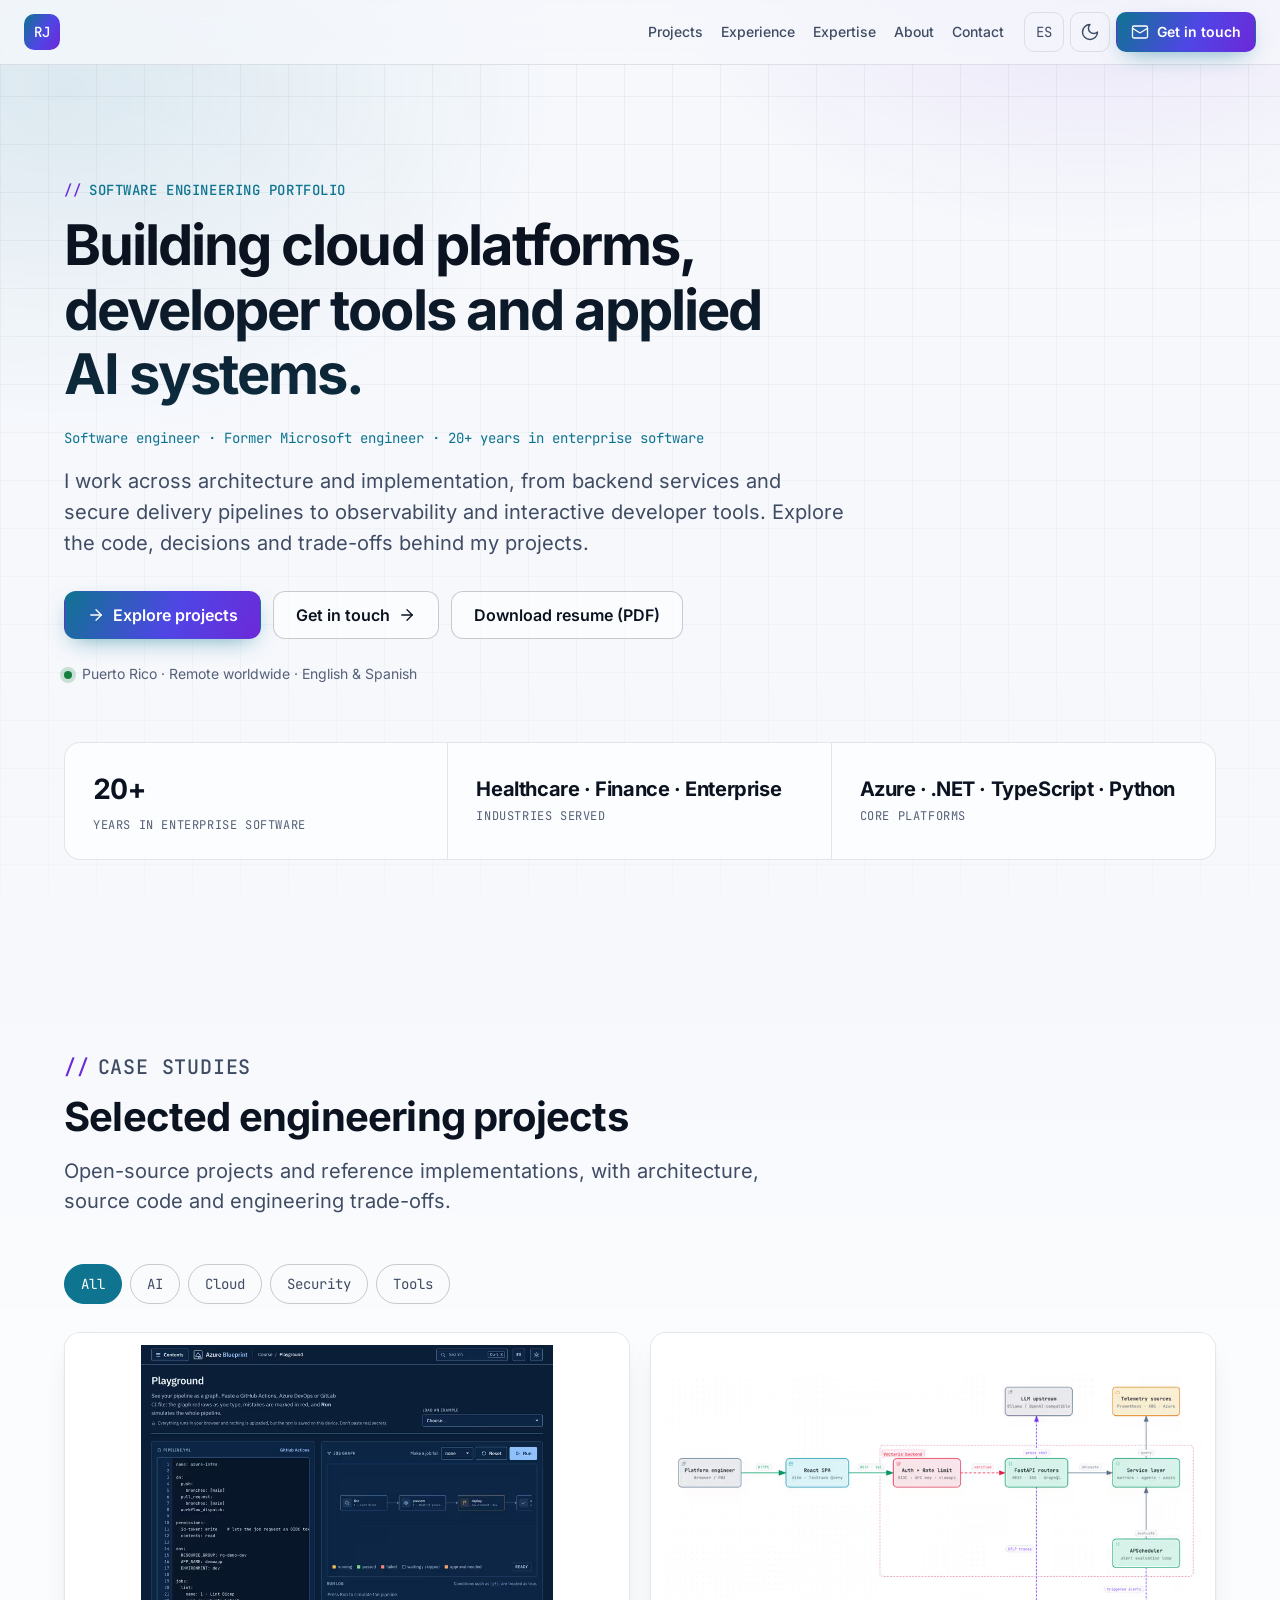
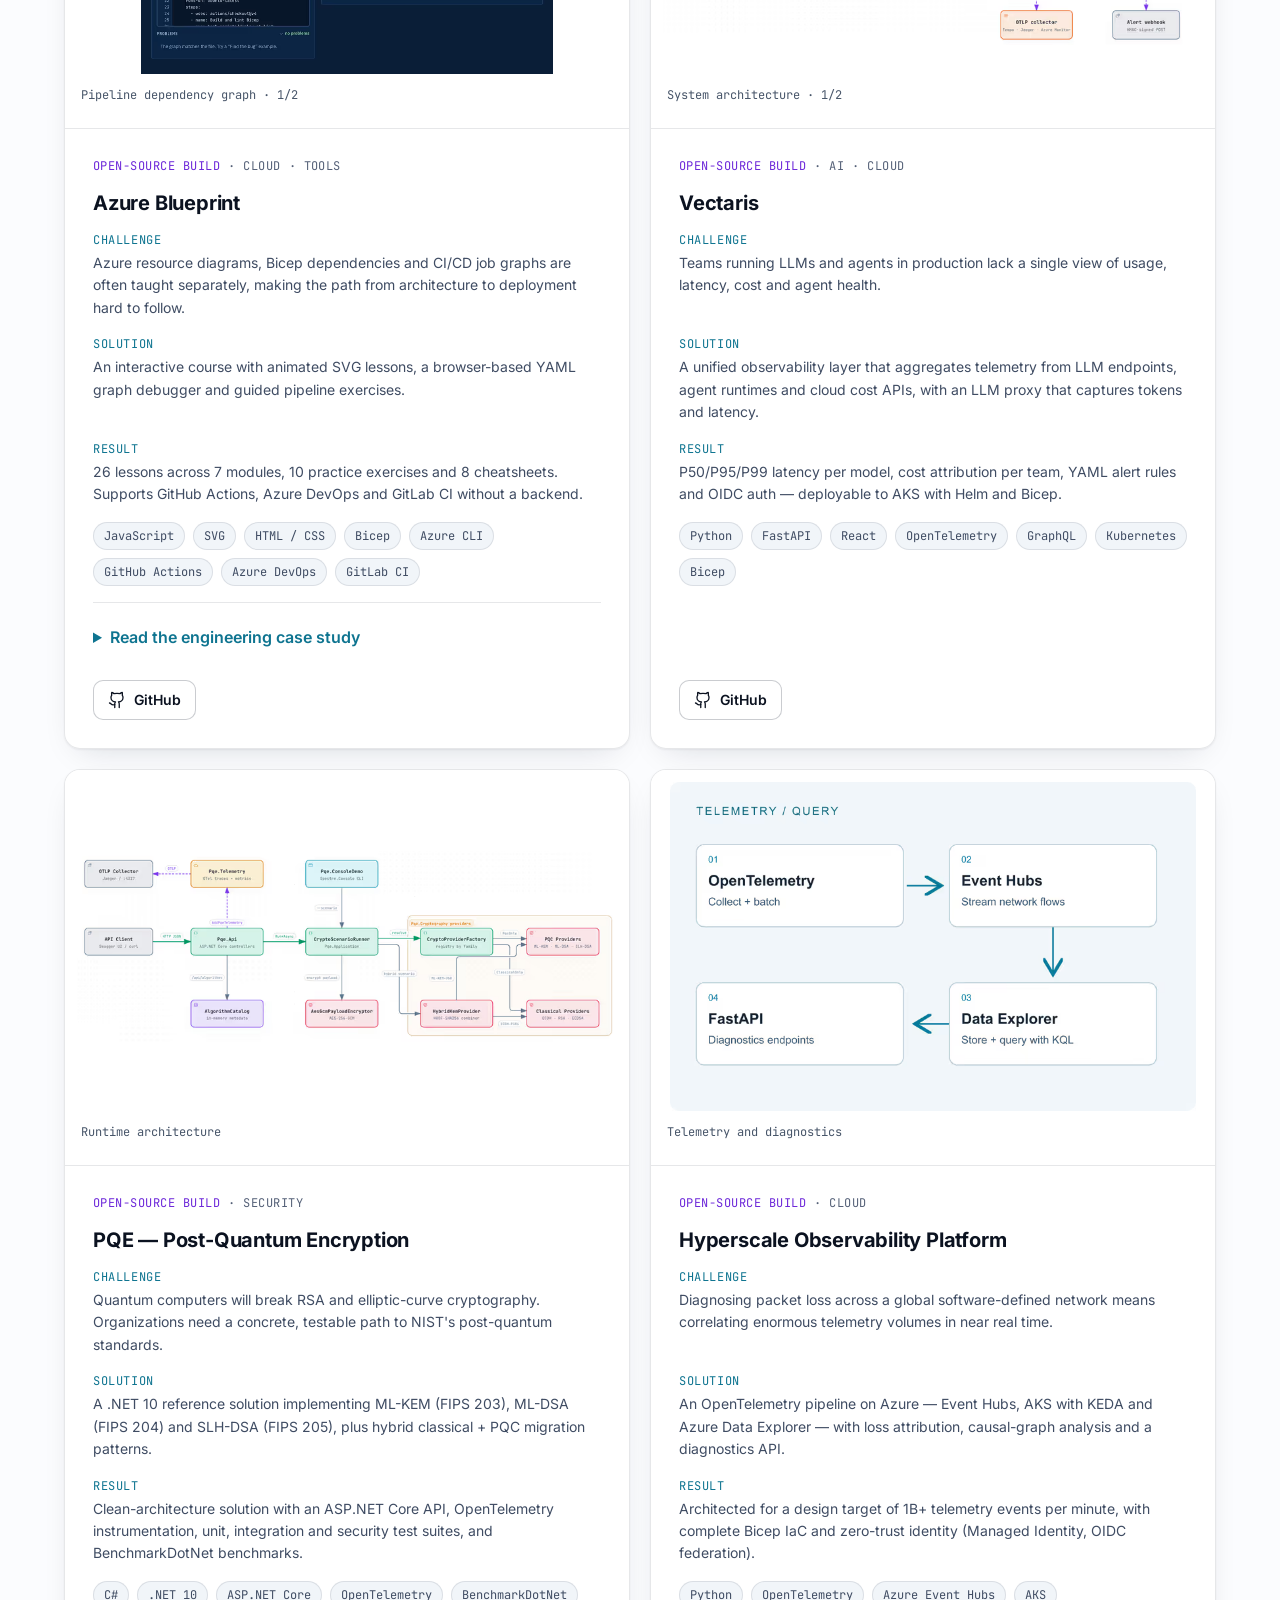
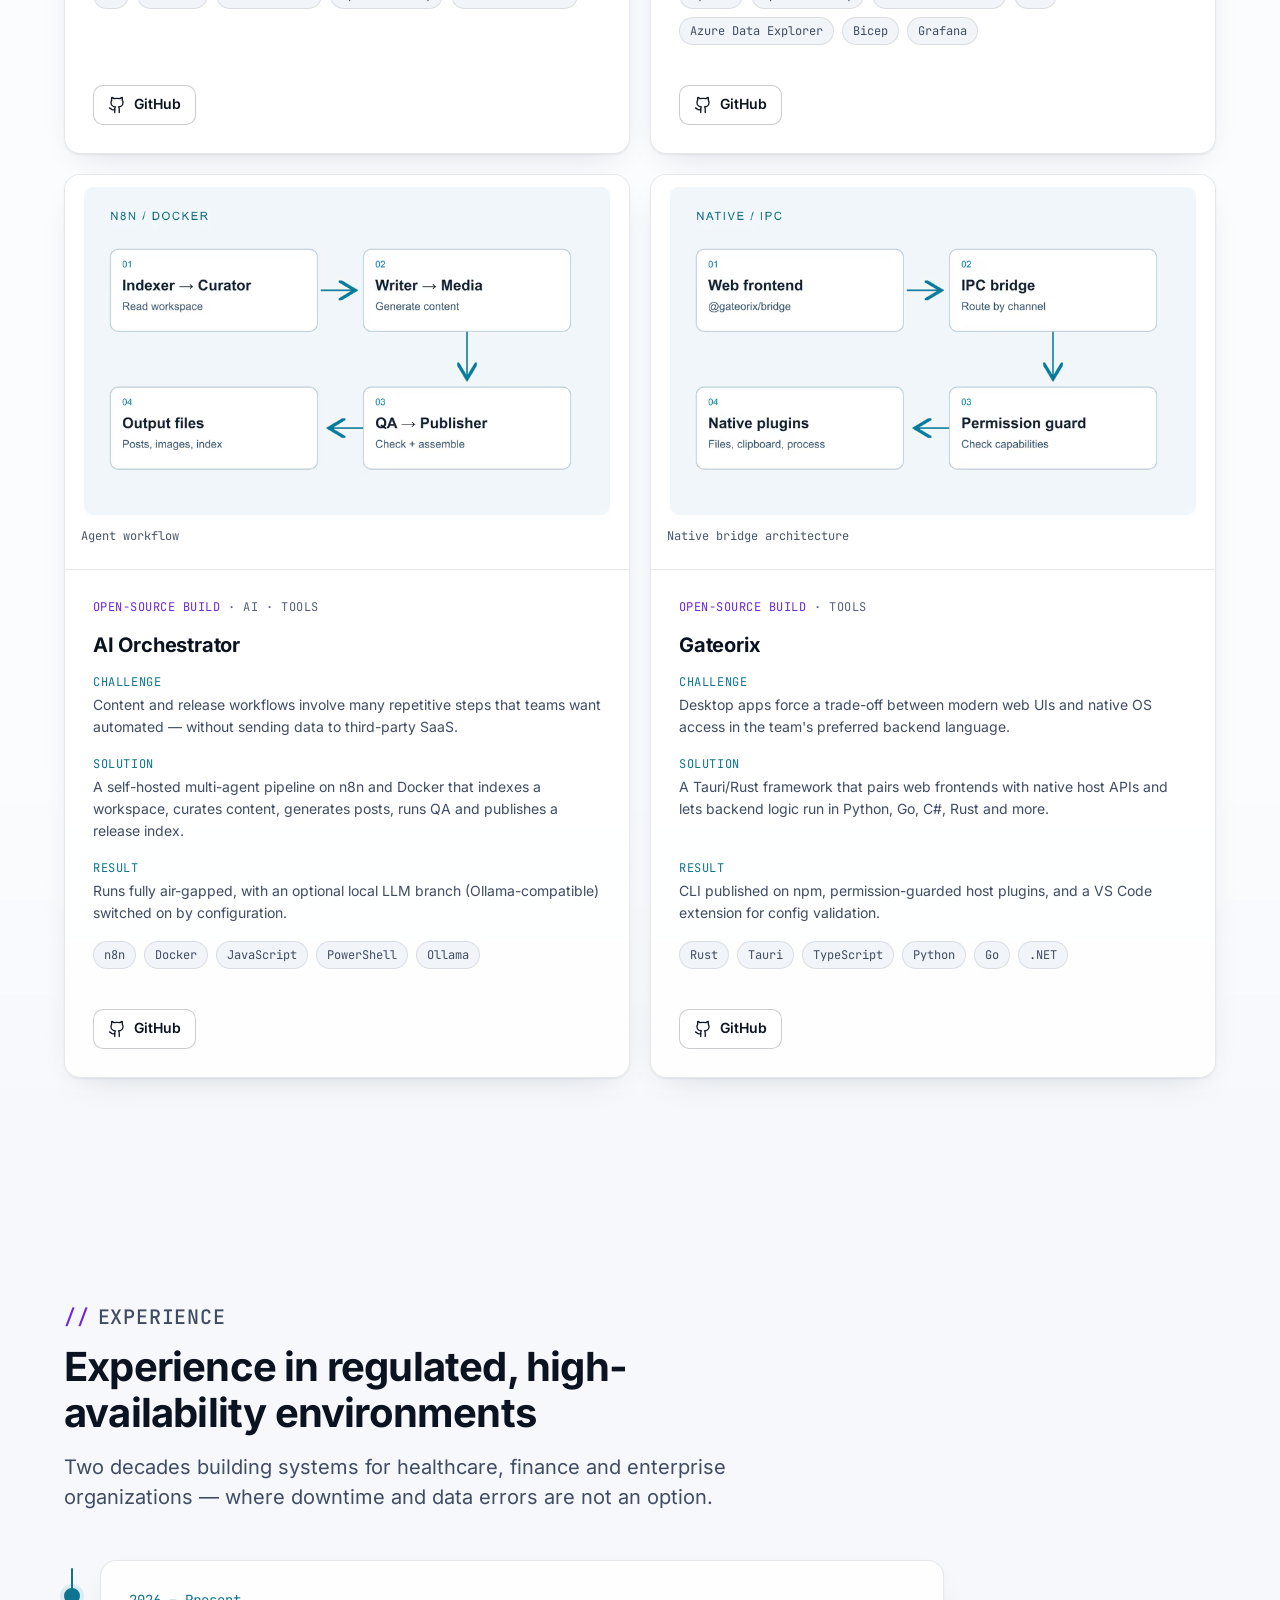
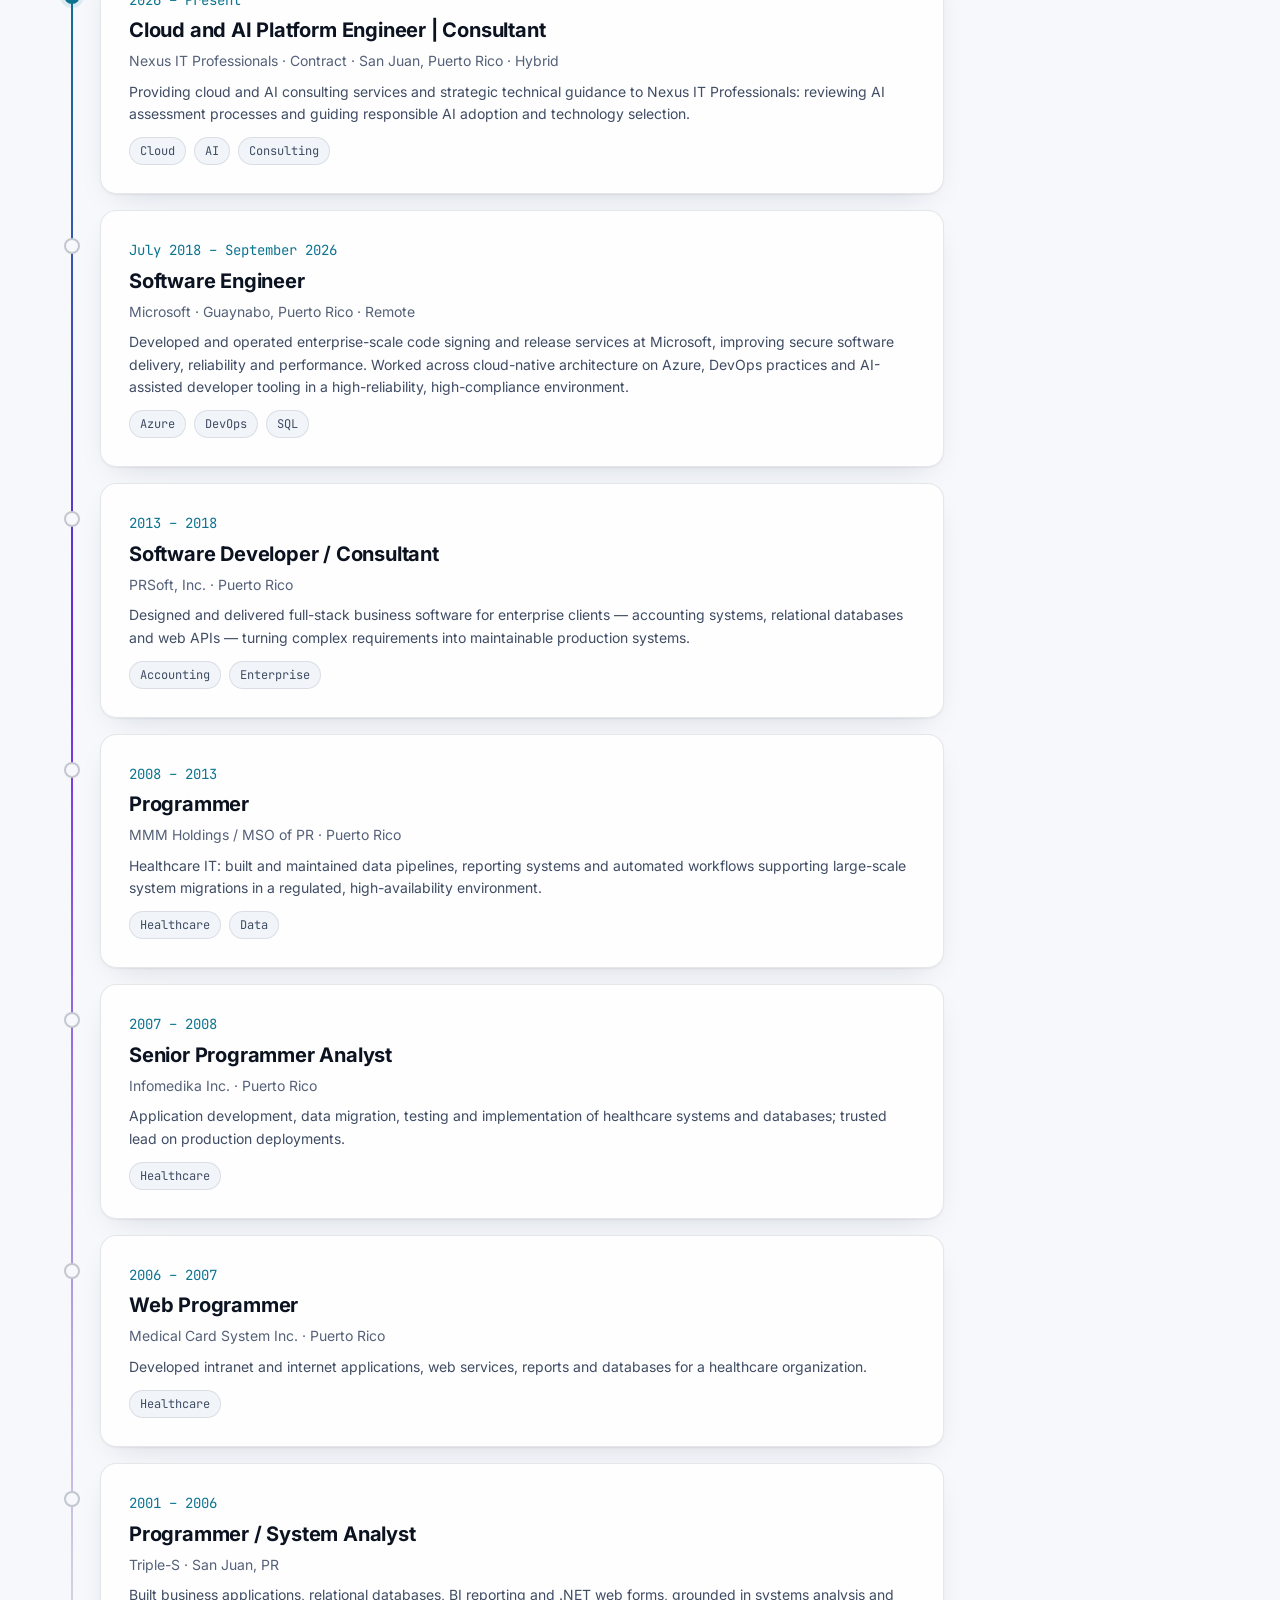
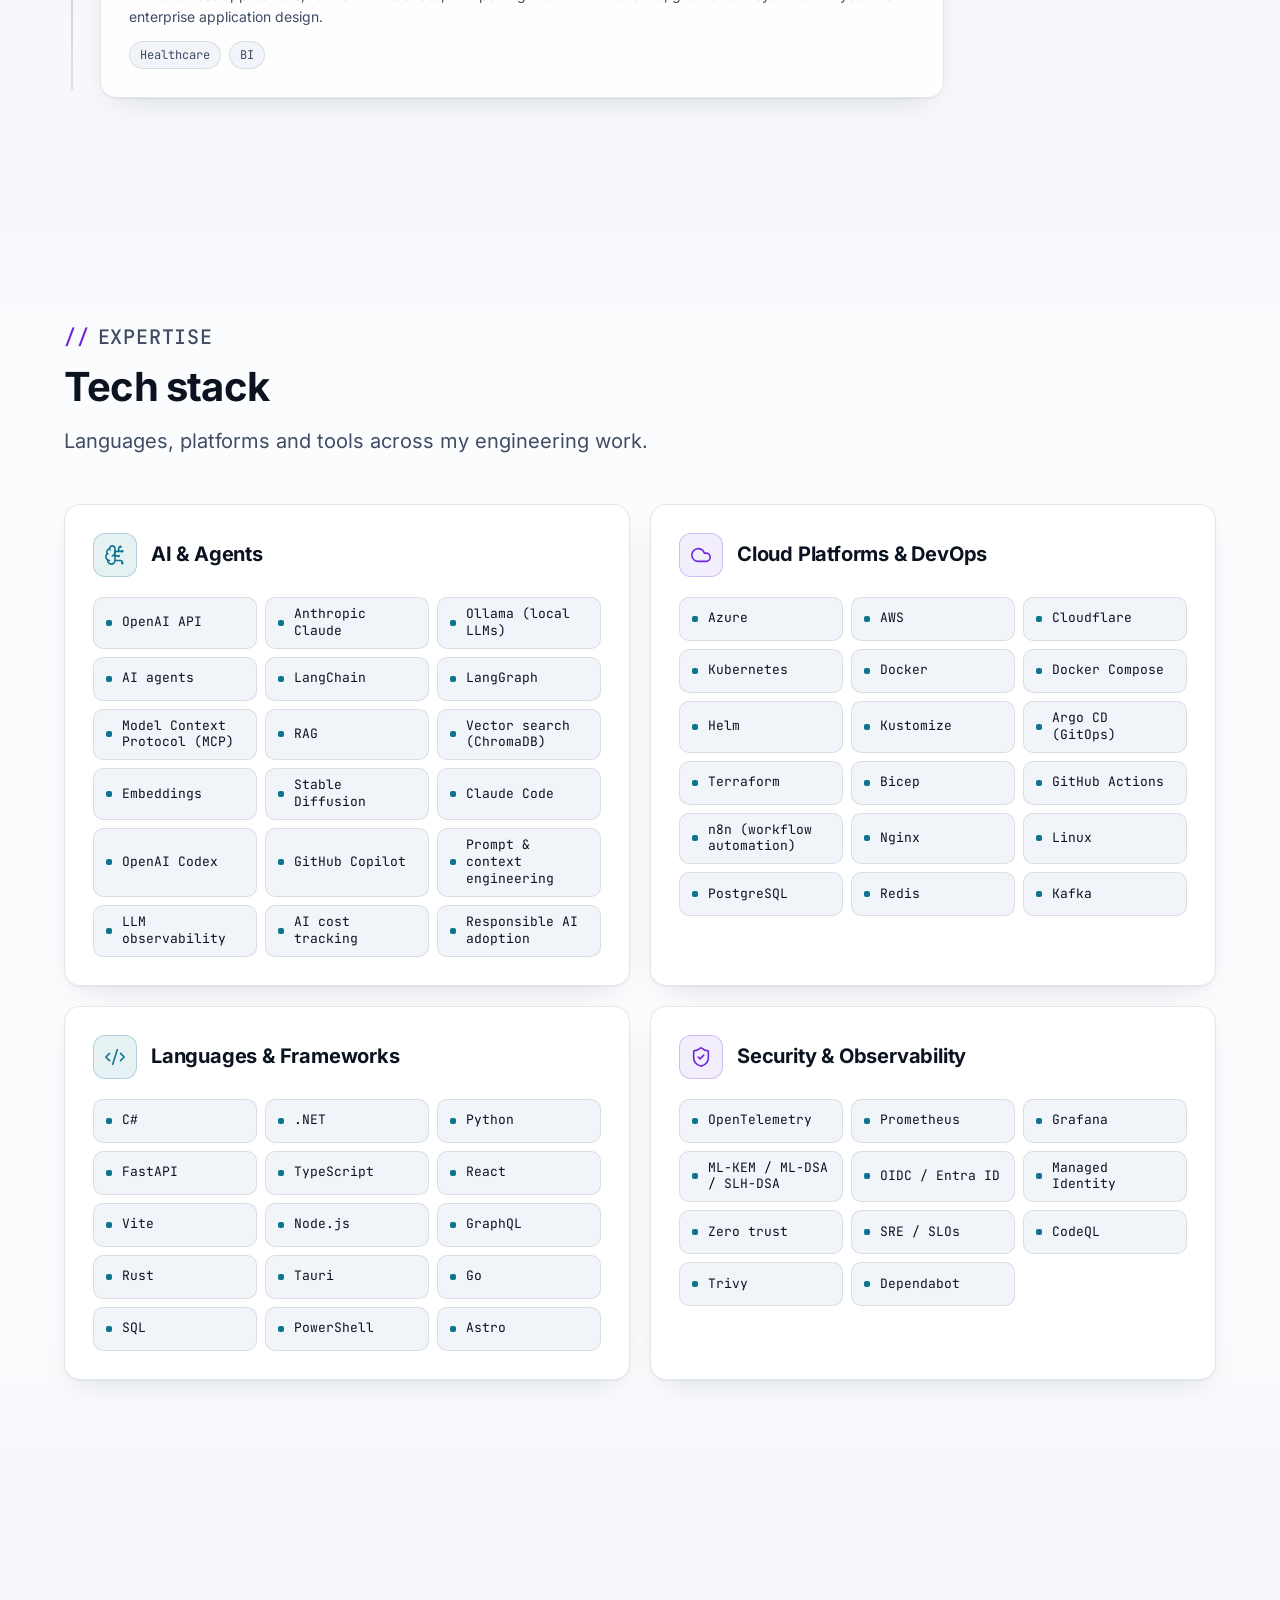
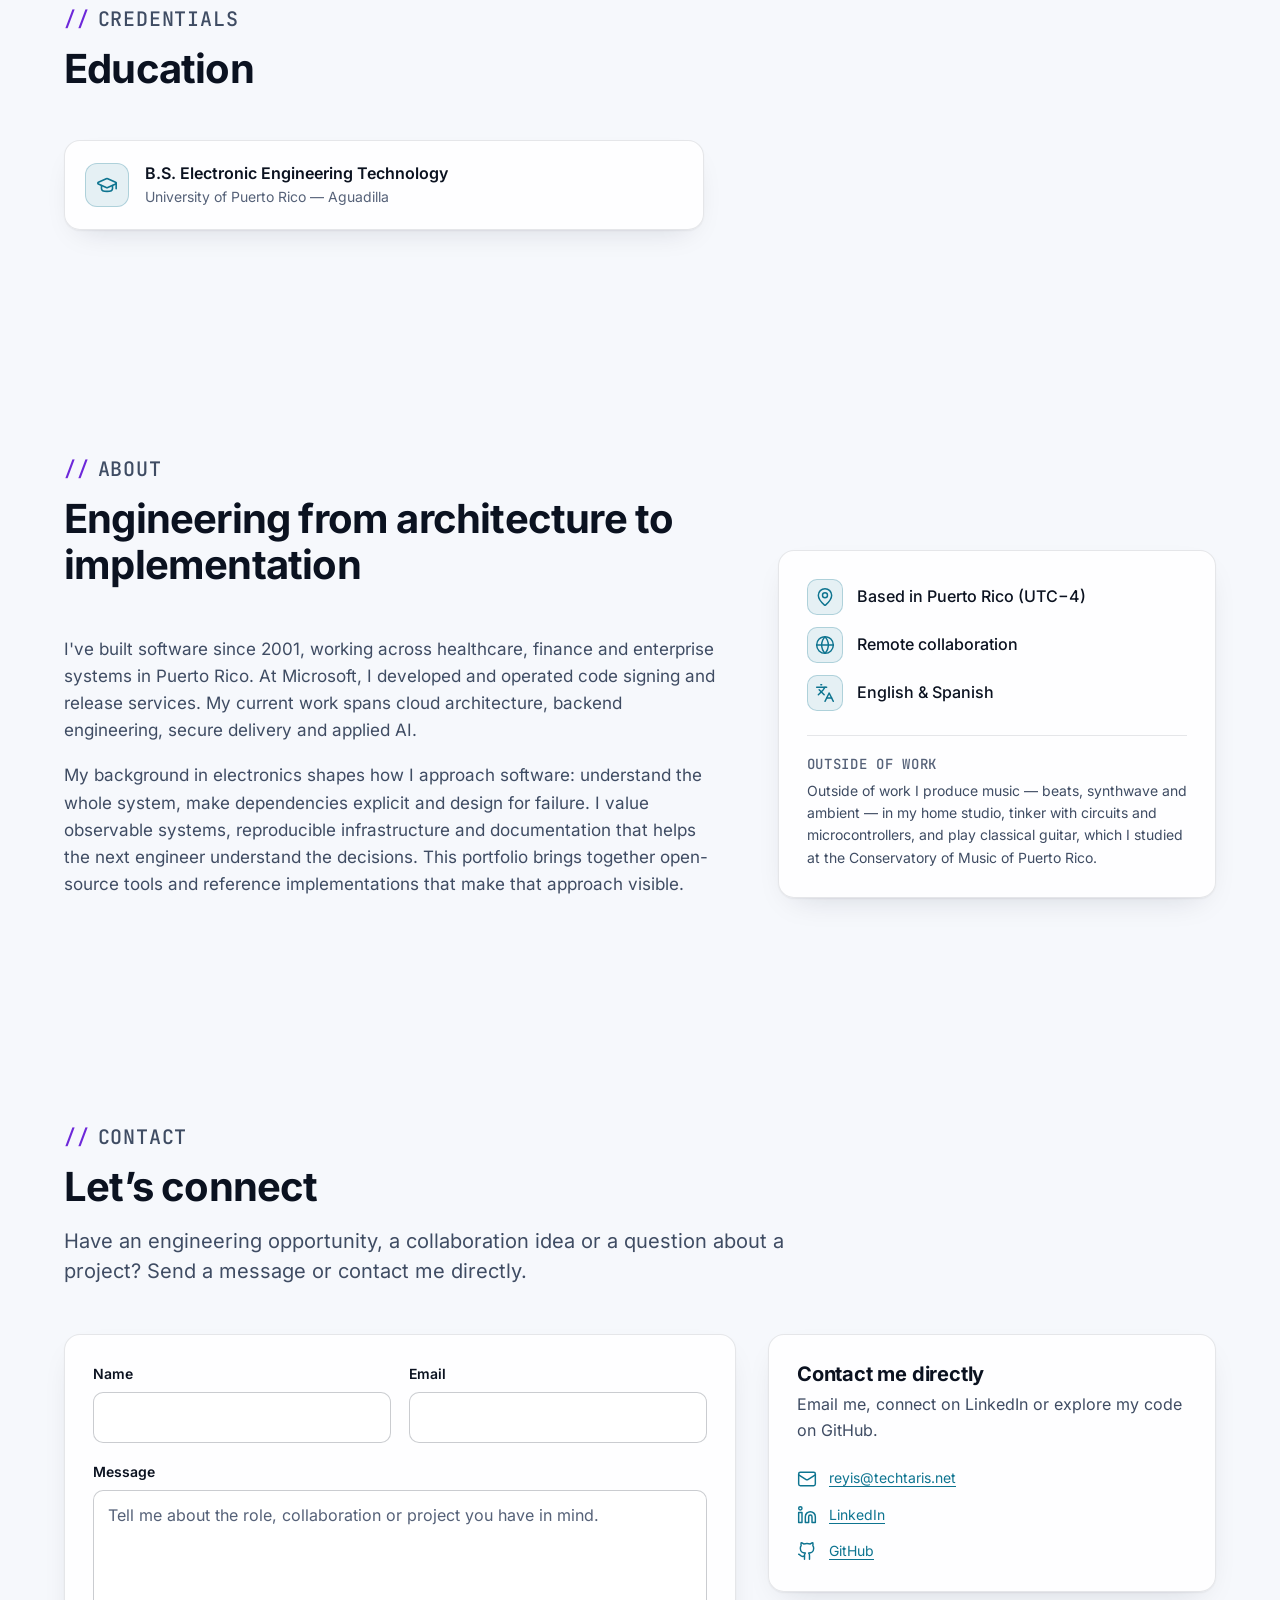
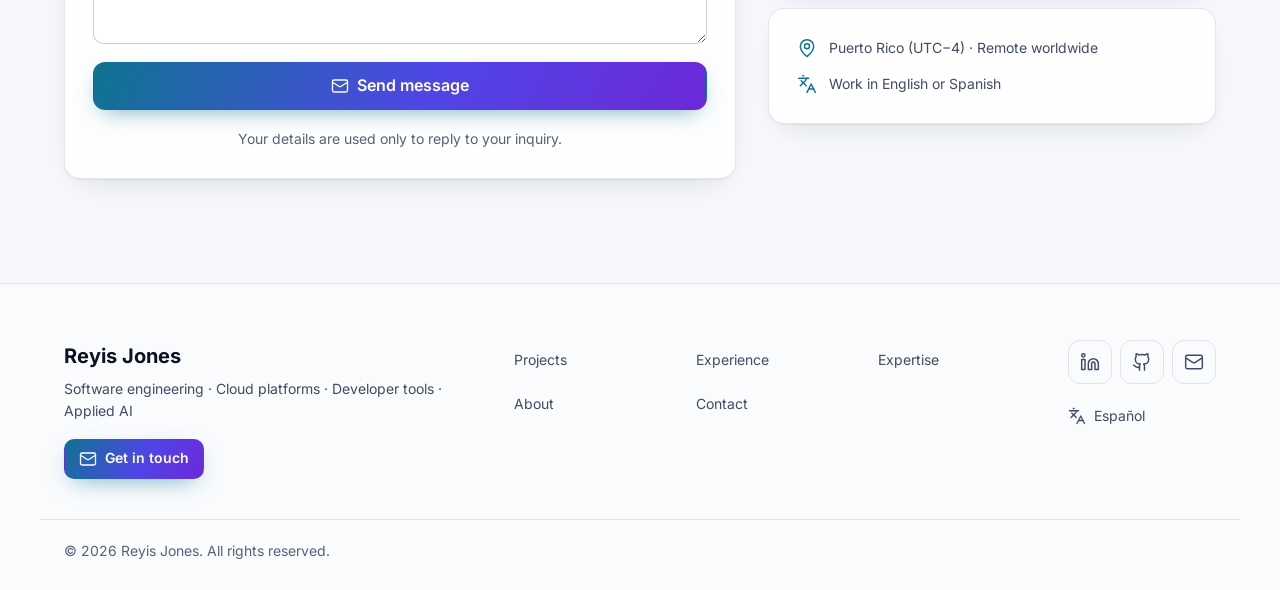
==== commit c4828736: "deploy: 2161eacdaf5024d162b98fea7040cceb2ec6fc9e reyisjones/ReyisJonesTech@2161eacdaf5024d162b98fea7" ====
--- a/index.html
+++ b/index.html
@@ -9,4 +9,4 @@
       })();
     </script><style>@font-face{font-family:Inter;font-style:normal;font-display:swap;font-weight:400;src:url(/_astro/inter-cyrillic-ext-400-normal.BQZuk6qB.woff2) format("woff2"),url(/_astro/inter-cyrillic-ext-400-normal.DQukG94-.woff) format("woff");unicode-range:U+0460-052F,U+1C80-1C8A,U+20B4,U+2DE0-2DFF,U+A640-A69F,U+FE2E-FE2F}@font-face{font-family:Inter;font-style:normal;font-display:swap;font-weight:400;src:url(/_astro/inter-cyrillic-400-normal.obahsSVq.woff2) format("woff2"),url(/_astro/inter-cyrillic-400-normal.HOLc17fK.woff) format("woff");unicode-range:U+0301,U+0400-045F,U+0490-0491,U+04B0-04B1,U+2116}@font-face{font-family:Inter;font-style:normal;font-display:swap;font-weight:400;src:url(/_astro/inter-greek-ext-400-normal.DGGRlc-M.woff2) format("woff2"),url(/_astro/inter-greek-ext-400-normal.KugGGMne.woff) format("woff");unicode-range:U+1F00-1FFF}@font-face{font-family:Inter;font-style:normal;font-display:swap;font-weight:400;src:url(/_astro/inter-greek-400-normal.B4URO6DV.woff2) format("woff2"),url(/_astro/inter-greek-400-normal.q2sYcFCs.woff) format("woff");unicode-range:U+0370-0377,U+037A-037F,U+0384-038A,U+038C,U+038E-03A1,U+03A3-03FF}@font-face{font-family:Inter;font-style:normal;font-display:swap;font-weight:400;src:url(/_astro/inter-vietnamese-400-normal.DMkecbls.woff2) format("woff2"),url(/_astro/inter-vietnamese-400-normal.Bbgyi5SW.woff) format("woff");unicode-range:U+0102-0103,U+0110-0111,U+0128-0129,U+0168-0169,U+01A0-01A1,U+01AF-01B0,U+0300-0301,U+0303-0304,U+0308-0309,U+0323,U+0329,U+1EA0-1EF9,U+20AB}@font-face{font-family:Inter;font-style:normal;font-display:swap;font-weight:400;src:url(/_astro/inter-latin-ext-400-normal.C1nco2VV.woff2) format("woff2"),url(/_astro/inter-latin-ext-400-normal.77YHD8bZ.woff) format("woff");unicode-range:U+0100-02BA,U+02BD-02C5,U+02C7-02CC,U+02CE-02D7,U+02DD-02FF,U+0304,U+0308,U+0329,U+1D00-1DBF,U+1E00-1E9F,U+1EF2-1EFF,U+2020,U+20A0-20AB,U+20AD-20C0,U+2113,U+2C60-2C7F,U+A720-A7FF}@font-face{font-family:Inter;font-style:normal;font-display:swap;font-weight:400;src:url(/_astro/inter-latin-400-normal.C38fXH4l.woff2) format("woff2"),url(/_astro/inter-latin-400-normal.CyCys3Eg.woff) format("woff");unicode-range:U+0000-00FF,U+0131,U+0152-0153,U+02BB-02BC,U+02C6,U+02DA,U+02DC,U+0304,U+0308,U+0329,U+2000-206F,U+20AC,U+2122,U+2191,U+2193,U+2212,U+2215,U+FEFF,U+FFFD}@font-face{font-family:Inter;font-style:normal;font-display:swap;font-weight:500;src:url(/_astro/inter-cyrillic-ext-500-normal.B0yAr1jD.woff2) format("woff2"),url(/_astro/inter-cyrillic-ext-500-normal.BmqWE9Dz.woff) format("woff");unicode-range:U+0460-052F,U+1C80-1C8A,U+20B4,U+2DE0-2DFF,U+A640-A69F,U+FE2E-FE2F}@font-face{font-family:Inter;font-style:normal;font-display:swap;font-weight:500;src:url(/_astro/inter-cyrillic-500-normal.BasfLYem.woff2) format("woff2"),url(/_astro/inter-cyrillic-500-normal.CxZf_p3X.woff) format("woff");unicode-range:U+0301,U+0400-045F,U+0490-0491,U+04B0-04B1,U+2116}@font-face{font-family:Inter;font-style:normal;font-display:swap;font-weight:500;src:url(/_astro/inter-greek-ext-500-normal.C4iEst2y.woff2) format("woff2"),url(/_astro/inter-greek-ext-500-normal.2j5mBUwD.woff) format("woff");unicode-range:U+1F00-1FFF}@font-face{font-family:Inter;font-style:normal;font-display:swap;font-weight:500;src:url(/_astro/inter-greek-500-normal.BIZE56-Y.woff2) format("woff2"),url(/_astro/inter-greek-500-normal.Xzm54t5V.woff) format("woff");unicode-range:U+0370-0377,U+037A-037F,U+0384-038A,U+038C,U+038E-03A1,U+03A3-03FF}@font-face{font-family:Inter;font-style:normal;font-display:swap;font-weight:500;src:url(/_astro/inter-vietnamese-500-normal.DOriooB6.woff2) format("woff2"),url(/_astro/inter-vietnamese-500-normal.mJboJaSs.woff) format("woff");unicode-range:U+0102-0103,U+0110-0111,U+0128-0129,U+0168-0169,U+01A0-01A1,U+01AF-01B0,U+0300-0301,U+0303-0304,U+0308-0309,U+0323,U+0329,U+1EA0-1EF9,U+20AB}@font-face{font-family:Inter;font-style:normal;font-display:swap;font-weight:500;src:url(/_astro/inter-latin-ext-500-normal.CV4jyFjo.woff2) format("woff2"),url(/_astro/inter-latin-ext-500-normal.BxGbmqWO.woff) format("woff");unicode-range:U+0100-02BA,U+02BD-02C5,U+02C7-02CC,U+02CE-02D7,U+02DD-02FF,U+0304,U+0308,U+0329,U+1D00-1DBF,U+1E00-1E9F,U+1EF2-1EFF,U+2020,U+20A0-20AB,U+20AD-20C0,U+2113,U+2C60-2C7F,U+A720-A7FF}@font-face{font-family:Inter;font-style:normal;font-display:swap;font-weight:500;src:url(/_astro/inter-latin-500-normal.Cerq10X2.woff2) format("woff2"),url(/_astro/inter-latin-500-normal.BL9OpVg8.woff) format("woff");unicode-range:U+0000-00FF,U+0131,U+0152-0153,U+02BB-02BC,U+02C6,U+02DA,U+02DC,U+0304,U+0308,U+0329,U+2000-206F,U+20AC,U+2122,U+2191,U+2193,U+2212,U+2215,U+FEFF,U+FFFD}@font-face{font-family:Inter;font-style:normal;font-display:swap;font-weight:600;src:url(/_astro/inter-cyrillic-ext-600-normal.Dfes3d0z.woff2) format("woff2"),url(/_astro/inter-cyrillic-ext-600-normal.Bcila6Z-.woff) format("woff");unicode-range:U+0460-052F,U+1C80-1C8A,U+20B4,U+2DE0-2DFF,U+A640-A69F,U+FE2E-FE2F}@font-face{font-family:Inter;font-style:normal;font-display:swap;font-weight:600;src:url(/_astro/inter-cyrillic-600-normal.CWCymEST.woff2) format("woff2"),url(/_astro/inter-cyrillic-600-normal.4D_pXhcN.woff) format("woff");unicode-range:U+0301,U+0400-045F,U+0490-0491,U+04B0-04B1,U+2116}@font-face{font-family:Inter;font-style:normal;font-display:swap;font-weight:600;src:url(/_astro/inter-greek-ext-600-normal.DRtmH8MT.woff2) format("woff2"),url(/_astro/inter-greek-ext-600-normal.B8X0CLgF.woff) format("woff");unicode-range:U+1F00-1FFF}@font-face{font-family:Inter;font-style:normal;font-display:swap;font-weight:600;src:url(/_astro/inter-greek-600-normal.plRanbMR.woff2) format("woff2"),url(/_astro/inter-greek-600-normal.BZpKdvQh.woff) format("woff");unicode-range:U+0370-0377,U+037A-037F,U+0384-038A,U+038C,U+038E-03A1,U+03A3-03FF}@font-face{font-family:Inter;font-style:normal;font-display:swap;font-weight:600;src:url(/_astro/inter-vietnamese-600-normal.Cc8MFFhd.woff2) format("woff2"),url(/_astro/inter-vietnamese-600-normal.BuLX-rYi.woff) format("woff");unicode-range:U+0102-0103,U+0110-0111,U+0128-0129,U+0168-0169,U+01A0-01A1,U+01AF-01B0,U+0300-0301,U+0303-0304,U+0308-0309,U+0323,U+0329,U+1EA0-1EF9,U+20AB}@font-face{font-family:Inter;font-style:normal;font-display:swap;font-weight:600;src:url(/_astro/inter-latin-ext-600-normal.D2bJ5OIk.woff2) format("woff2"),url(/_astro/inter-latin-ext-600-normal.CIVaiw4L.woff) format("woff");unicode-range:U+0100-02BA,U+02BD-02C5,U+02C7-02CC,U+02CE-02D7,U+02DD-02FF,U+0304,U+0308,U+0329,U+1D00-1DBF,U+1E00-1E9F,U+1EF2-1EFF,U+2020,U+20A0-20AB,U+20AD-20C0,U+2113,U+2C60-2C7F,U+A720-A7FF}@font-face{font-family:Inter;font-style:normal;font-display:swap;font-weight:600;src:url(/_astro/inter-latin-600-normal.LgqL8muc.woff2) format("woff2"),url(/_astro/inter-latin-600-normal.CiBQ2DWP.woff) format("woff");unicode-range:U+0000-00FF,U+0131,U+0152-0153,U+02BB-02BC,U+02C6,U+02DA,U+02DC,U+0304,U+0308,U+0329,U+2000-206F,U+20AC,U+2122,U+2191,U+2193,U+2212,U+2215,U+FEFF,U+FFFD}@font-face{font-family:Inter;font-style:normal;font-display:swap;font-weight:700;src:url(/_astro/inter-cyrillic-ext-700-normal.BjwYoWNd.woff2) format("woff2"),url(/_astro/inter-cyrillic-ext-700-normal.LO58E6JB.woff) format("woff");unicode-range:U+0460-052F,U+1C80-1C8A,U+20B4,U+2DE0-2DFF,U+A640-A69F,U+FE2E-FE2F}@font-face{font-family:Inter;font-style:normal;font-display:swap;font-weight:700;src:url(/_astro/inter-cyrillic-700-normal.CjBOestx.woff2) format("woff2"),url(/_astro/inter-cyrillic-700-normal.DrXBdSj3.woff) format("woff");unicode-range:U+0301,U+0400-045F,U+0490-0491,U+04B0-04B1,U+2116}@font-face{font-family:Inter;font-style:normal;font-display:swap;font-weight:700;src:url(/_astro/inter-greek-ext-700-normal.qfdV9bQt.woff2) format("woff2"),url(/_astro/inter-greek-ext-700-normal.BoQ6DsYi.woff) format("woff");unicode-range:U+1F00-1FFF}@font-face{font-family:Inter;font-style:normal;font-display:swap;font-weight:700;src:url(/_astro/inter-greek-700-normal.C3JjAnD8.woff2) format("woff2"),url(/_astro/inter-greek-700-normal.BUv2fZ6O.woff) format("woff");unicode-range:U+0370-0377,U+037A-037F,U+0384-038A,U+038C,U+038E-03A1,U+03A3-03FF}@font-face{font-family:Inter;font-style:normal;font-display:swap;font-weight:700;src:url(/_astro/inter-vietnamese-700-normal.DlLaEgI2.woff2) format("woff2"),url(/_astro/inter-vietnamese-700-normal.BZaoP0fm.woff) format("woff");unicode-range:U+0102-0103,U+0110-0111,U+0128-0129,U+0168-0169,U+01A0-01A1,U+01AF-01B0,U+0300-0301,U+0303-0304,U+0308-0309,U+0323,U+0329,U+1EA0-1EF9,U+20AB}@font-face{font-family:Inter;font-style:normal;font-display:swap;font-weight:700;src:url(/_astro/inter-latin-ext-700-normal.Ca8adRJv.woff2) format("woff2"),url(/_astro/inter-latin-ext-700-normal.TidjK2hL.woff) format("woff");unicode-range:U+0100-02BA,U+02BD-02C5,U+02C7-02CC,U+02CE-02D7,U+02DD-02FF,U+0304,U+0308,U+0329,U+1D00-1DBF,U+1E00-1E9F,U+1EF2-1EFF,U+2020,U+20A0-20AB,U+20AD-20C0,U+2113,U+2C60-2C7F,U+A720-A7FF}@font-face{font-family:Inter;font-style:normal;font-display:swap;font-weight:700;src:url(/_astro/inter-latin-700-normal.Yt3aPRUw.woff2) format("woff2"),url(/_astro/inter-latin-700-normal.BLAVimhd.woff) format("woff");unicode-range:U+0000-00FF,U+0131,U+0152-0153,U+02BB-02BC,U+02C6,U+02DA,U+02DC,U+0304,U+0308,U+0329,U+2000-206F,U+20AC,U+2122,U+2191,U+2193,U+2212,U+2215,U+FEFF,U+FFFD}@font-face{font-family:JetBrains Mono;font-style:normal;font-display:swap;font-weight:400;src:url([data-uri]) format("woff2"),url([data-uri]) format("woff");unicode-range:U+0460-052F,U+1C80-1C8A,U+20B4,U+2DE0-2DFF,U+A640-A69F,U+FE2E-FE2F}@font-face{font-family:JetBrains Mono;font-style:normal;font-display:swap;font-weight:400;src:url(/_astro/jetbrains-mono-cyrillic-400-normal.BEIGL1Tu.woff2) format("woff2"),url(/_astro/jetbrains-mono-cyrillic-400-normal.ugxPyKxw.woff) format("woff");unicode-range:U+0301,U+0400-045F,U+0490-0491,U+04B0-04B1,U+2116}@font-face{font-family:JetBrains Mono;font-style:normal;font-display:swap;font-weight:400;src:url(/_astro/jetbrains-mono-greek-400-normal.C190GLew.woff2) format("woff2"),url(/_astro/jetbrains-mono-greek-400-normal.B9oWc5Lo.woff) format("woff");unicode-range:U+0370-0377,U+037A-037F,U+0384-038A,U+038C,U+038E-03A1,U+03A3-03FF}@font-face{font-family:JetBrains Mono;font-style:normal;font-display:swap;font-weight:400;src:url([data-uri]) format("woff2"),url(/_astro/jetbrains-mono-vietnamese-400-normal.CqNFfHCs.woff) format("woff");unicode-range:U+0102-0103,U+0110-0111,U+0128-0129,U+0168-0169,U+01A0-01A1,U+01AF-01B0,U+0300-0301,U+0303-0304,U+0308-0309,U+0323,U+0329,U+1EA0-1EF9,U+20AB}@font-face{font-family:JetBrains Mono;font-style:normal;font-display:swap;font-weight:400;src:url(/_astro/jetbrains-mono-latin-ext-400-normal.Bc8Ftmh3.woff2) format("woff2"),url(/_astro/jetbrains-mono-latin-ext-400-normal.fXTG6kC5.woff) format("woff");unicode-range:U+0100-02BA,U+02BD-02C5,U+02C7-02CC,U+02CE-02D7,U+02DD-02FF,U+0304,U+0308,U+0329,U+1D00-1DBF,U+1E00-1E9F,U+1EF2-1EFF,U+2020,U+20A0-20AB,U+20AD-20C0,U+2113,U+2C60-2C7F,U+A720-A7FF}@font-face{font-family:JetBrains Mono;font-style:normal;font-display:swap;font-weight:400;src:url(/_astro/jetbrains-mono-latin-400-normal.V6pRDFza.woff2) format("woff2"),url(/_astro/jetbrains-mono-latin-400-normal.6-qcROiO.woff) format("woff");unicode-range:U+0000-00FF,U+0131,U+0152-0153,U+02BB-02BC,U+02C6,U+02DA,U+02DC,U+0304,U+0308,U+0329,U+2000-206F,U+20AC,U+2122,U+2191,U+2193,U+2212,U+2215,U+FEFF,U+FFFD}@font-face{font-family:JetBrains Mono;font-style:normal;font-display:swap;font-weight:500;src:url([data-uri]) format("woff2"),url([data-uri]) format("woff");unicode-range:U+0460-052F,U+1C80-1C8A,U+20B4,U+2DE0-2DFF,U+A640-A69F,U+FE2E-FE2F}@font-face{font-family:JetBrains Mono;font-style:normal;font-display:swap;font-weight:500;src:url(/_astro/jetbrains-mono-cyrillic-500-normal.DmUKJPL_.woff2) format("woff2"),url(/_astro/jetbrains-mono-cyrillic-500-normal.DJqRU3vO.woff) format("woff");unicode-range:U+0301,U+0400-045F,U+0490-0491,U+04B0-04B1,U+2116}@font-face{font-family:JetBrains Mono;font-style:normal;font-display:swap;font-weight:500;src:url(/_astro/jetbrains-mono-greek-500-normal.JpySY46c.woff2) format("woff2"),url(/_astro/jetbrains-mono-greek-500-normal.D7SFKleX.woff) format("woff");unicode-range:U+0370-0377,U+037A-037F,U+0384-038A,U+038C,U+038E-03A1,U+03A3-03FF}@font-face{font-family:JetBrains Mono;font-style:normal;font-display:swap;font-weight:500;src:url([data-uri]) format("woff2"),url(/_astro/jetbrains-mono-vietnamese-500-normal.DNRqzVM1.woff) format("woff");unicode-range:U+0102-0103,U+0110-0111,U+0128-0129,U+0168-0169,U+01A0-01A1,U+01AF-01B0,U+0300-0301,U+0303-0304,U+0308-0309,U+0323,U+0329,U+1EA0-1EF9,U+20AB}@font-face{font-family:JetBrains Mono;font-style:normal;font-display:swap;font-weight:500;src:url(/_astro/jetbrains-mono-latin-ext-500-normal.Cut-4mMH.woff2) format("woff2"),url(/_astro/jetbrains-mono-latin-ext-500-normal.ckzbgY84.woff) format("woff");unicode-range:U+0100-02BA,U+02BD-02C5,U+02C7-02CC,U+02CE-02D7,U+02DD-02FF,U+0304,U+0308,U+0329,U+1D00-1DBF,U+1E00-1E9F,U+1EF2-1EFF,U+2020,U+20A0-20AB,U+20AD-20C0,U+2113,U+2C60-2C7F,U+A720-A7FF}@font-face{font-family:JetBrains Mono;font-style:normal;font-display:swap;font-weight:500;src:url(/_astro/jetbrains-mono-latin-500-normal.BWZEU5yA.woff2) format("woff2"),url(/_astro/jetbrains-mono-latin-500-normal.CJOVTJB7.woff) format("woff");unicode-range:U+0000-00FF,U+0131,U+0152-0153,U+02BB-02BC,U+02C6,U+02DA,U+02DC,U+0304,U+0308,U+0329,U+2000-206F,U+20AC,U+2122,U+2191,U+2193,U+2212,U+2215,U+FEFF,U+FFFD}:root{color-scheme:dark;--bg: #070b14;--bg-elev: #0b1220;--surface: #0f172a;--surface-2: #131d33;--border: rgba(148, 163, 184, .14);--border-strong: rgba(148, 163, 184, .3);--text: #e6edf7;--text-muted: #a8b5c8;--text-subtle: #8b98ad;--accent: #22d3ee;--accent-strong: #67e8f9;--accent-soft: rgba(34, 211, 238, .12);--on-accent: #041018;--violet: #a78bfa;--violet-soft: rgba(167, 139, 250, .14);--gradient: linear-gradient(120deg, #22d3ee 0%, #818cf8 55%, #a78bfa 100%);--grid-line: rgba(148, 163, 184, .06);--glow-1: rgba(34, 211, 238, .16);--glow-2: rgba(139, 92, 246, .16);--shadow: 0 1px 2px rgba(0, 0, 0, .4), 0 12px 32px -12px rgba(0, 0, 0, .6);--shadow-hover: 0 1px 2px rgba(0, 0, 0, .4), 0 24px 48px -16px rgba(34, 211, 238, .22);--header-bg: rgba(7, 11, 20, .72);--placeholder: #fbbf24;--success: #4ade80;--danger: #f87171;--fs-14: .875rem;--fs-16: 1rem;--fs-20: 1.25rem;--fs-28: 1.75rem;--fs-40: 2.5rem;--fs-56: 3.5rem;--font-sans: "Inter", ui-sans-serif, system-ui, -apple-system, "Segoe UI", Roboto, sans-serif;--font-mono: "JetBrains Mono", ui-monospace, SFMono-Regular, Menlo, Consolas, monospace;--container: 1200px;--gutter: 16px;--radius: 16px;--radius-sm: 10px;--header-h: 64px;--ease: cubic-bezier(.22, 1, .36, 1)}@media (min-width: 768px){:root{--gutter: 24px}}@media (prefers-color-scheme: light){:root:not([data-theme=dark]){color-scheme:light;--bg: #f6f8fc;--bg-elev: #ffffff;--surface: #ffffff;--surface-2: #f1f5f9;--border: rgba(15, 23, 42, .1);--border-strong: rgba(15, 23, 42, .22);--text: #0b1220;--text-muted: #3f4c63;--text-subtle: #556178;--accent: #0e7490;--accent-strong: #155e75;--accent-soft: rgba(14, 116, 144, .1);--on-accent: #ffffff;--violet: #6d28d9;--violet-soft: rgba(109, 40, 217, .08);--gradient: linear-gradient(120deg, #0e7490 0%, #4f46e5 55%, #6d28d9 100%);--grid-line: rgba(15, 23, 42, .05);--glow-1: rgba(14, 116, 144, .12);--glow-2: rgba(109, 40, 217, .1);--shadow: 0 1px 2px rgba(15, 23, 42, .06), 0 12px 32px -16px rgba(15, 23, 42, .18);--shadow-hover: 0 1px 2px rgba(15, 23, 42, .06), 0 24px 48px -20px rgba(14, 116, 144, .35);--header-bg: rgba(246, 248, 252, .78);--placeholder: #92400e;--success: #15803d;--danger: #b91c1c}}:root[data-theme=light]{color-scheme:light;--bg: #f6f8fc;--bg-elev: #ffffff;--surface: #ffffff;--surface-2: #f1f5f9;--border: rgba(15, 23, 42, .1);--border-strong: rgba(15, 23, 42, .22);--text: #0b1220;--text-muted: #3f4c63;--text-subtle: #556178;--accent: #0e7490;--accent-strong: #155e75;--accent-soft: rgba(14, 116, 144, .1);--on-accent: #ffffff;--violet: #6d28d9;--violet-soft: rgba(109, 40, 217, .08);--gradient: linear-gradient(120deg, #0e7490 0%, #4f46e5 55%, #6d28d9 100%);--grid-line: rgba(15, 23, 42, .05);--glow-1: rgba(14, 116, 144, .12);--glow-2: rgba(109, 40, 217, .1);--shadow: 0 1px 2px rgba(15, 23, 42, .06), 0 12px 32px -16px rgba(15, 23, 42, .18);--shadow-hover: 0 1px 2px rgba(15, 23, 42, .06), 0 24px 48px -20px rgba(14, 116, 144, .35);--header-bg: rgba(246, 248, 252, .78);--placeholder: #92400e;--success: #15803d;--danger: #b91c1c}*,*:before,*:after{box-sizing:border-box}html{-webkit-text-size-adjust:100%;scroll-padding-top:calc(var(--header-h) + 16px)}@media (prefers-reduced-motion: no-preference){html{scroll-behavior:smooth}}body{margin:0;background:var(--bg);color:var(--text);font-family:var(--font-sans);font-size:var(--fs-16);line-height:1.6;-webkit-font-smoothing:antialiased;-moz-osx-font-smoothing:grayscale;overflow-x:clip;text-rendering:optimizeLegibility}h1,h2,h3,h4{line-height:1.15;letter-spacing:-.02em;margin:0;font-weight:700}h1{font-size:clamp(var(--fs-40),6vw,var(--fs-56));letter-spacing:-.035em}h2{font-size:clamp(var(--fs-28),4vw,var(--fs-40))}h3{font-size:var(--fs-20);letter-spacing:-.01em}p{margin:0}ul,ol{margin:0;padding:0}img,svg{display:block;max-width:100%}a{color:var(--accent);text-decoration-thickness:1px;text-underline-offset:3px}a:hover{color:var(--accent-strong)}button,input,select,textarea{font:inherit;color:inherit}::selection{background:var(--accent);color:var(--on-accent)}:focus-visible{outline:2px solid var(--accent);outline-offset:3px;border-radius:6px}.sr-only{position:absolute!important;width:1px;height:1px;padding:0;margin:-1px;overflow:hidden;clip:rect(0,0,0,0);white-space:nowrap;border:0}.skip-link{position:fixed;top:8px;left:8px;z-index:100;padding:10px 16px;border-radius:var(--radius-sm);background:var(--accent);color:var(--on-accent);font-weight:600;transform:translateY(-160%);transition:transform .2s var(--ease)}.skip-link:focus{transform:none;color:var(--on-accent)}.bg-tech{position:fixed;inset:0;z-index:-1;pointer-events:none;background:radial-gradient(600px 400px at 85% -5%,var(--glow-2),transparent 70%),radial-gradient(700px 500px at 5% 10%,var(--glow-1),transparent 70%),linear-gradient(var(--grid-line) 1px,transparent 1px) 0 0 / 48px 48px,linear-gradient(90deg,var(--grid-line) 1px,transparent 1px) 0 0 / 48px 48px;mask-image:linear-gradient(to bottom,#000,#0000008c 60%,#00000040)}.container{width:100%;max-width:var(--container);margin-inline:auto;padding-inline:var(--gutter)}.section{padding-block:72px}@media (min-width: 768px){.section{padding-block:104px}}.section--alt{background:linear-gradient(to bottom,transparent,color-mix(in srgb,var(--surface) 55%,transparent) 12%,color-mix(in srgb,var(--surface) 55%,transparent) 88%,transparent)}.section-head{max-width:720px;margin-bottom:48px}.section-head--center{margin-inline:auto;text-align:center}.section-head p{margin-top:16px;color:var(--text-muted);font-size:var(--fs-20);line-height:1.5}@media (max-width: 767px){.section-head p{font-size:var(--fs-16)}}.kicker{display:inline-flex;align-items:center;gap:8px;margin-bottom:12px;font-family:var(--font-mono);font-size:var(--fs-14);font-weight:500;letter-spacing:.04em;text-transform:uppercase;color:var(--accent)}.kicker:before{content:"//";color:var(--violet)}.grid{display:grid;gap:20px}@media (min-width: 768px){.grid--2,.grid--3,.grid--4{grid-template-columns:repeat(2,minmax(0,1fr))}}@media (min-width: 1024px){.grid--3{grid-template-columns:repeat(3,minmax(0,1fr))}.grid--4{grid-template-columns:repeat(4,minmax(0,1fr))}}.card{position:relative;background:color-mix(in srgb,var(--surface) 82%,transparent);border:1px solid var(--border);border-radius:var(--radius);padding:24px;box-shadow:var(--shadow);transition:transform .35s var(--ease),box-shadow .35s var(--ease),border-color .35s var(--ease)}@media (min-width: 768px){.card{padding:28px}}.card--lift:hover{border-color:var(--border-strong);box-shadow:var(--shadow-hover)}@media (prefers-reduced-motion: no-preference){.card--lift:hover{transform:translateY(-4px)}}.icon-badge{display:inline-grid;place-items:center;width:44px;height:44px;border-radius:12px;background:var(--accent-soft);color:var(--accent);border:1px solid color-mix(in srgb,var(--accent) 25%,transparent);flex-shrink:0}.icon-badge--violet{background:var(--violet-soft);color:var(--violet);border-color:color-mix(in srgb,var(--violet) 25%,transparent)}.pill{display:inline-flex;align-items:center;padding:4px 10px;border-radius:999px;border:1px solid var(--border);background:var(--surface-2);color:var(--text-muted);font-family:var(--font-mono);font-size:.75rem;line-height:1.5;white-space:nowrap}.pill-list{display:flex;flex-wrap:wrap;gap:8px;list-style:none}.btn{display:inline-flex;align-items:center;justify-content:center;gap:8px;min-height:48px;padding:12px 22px;border-radius:12px;border:1px solid transparent;font-size:var(--fs-16);font-weight:600;line-height:1.2;text-decoration:none;cursor:pointer;transition:transform .2s var(--ease),box-shadow .25s var(--ease),background-color .25s,border-color .25s,color .25s}.btn svg{width:18px;height:18px}.btn--primary{background:var(--gradient);color:var(--on-accent);box-shadow:0 8px 24px -10px color-mix(in srgb,var(--accent) 70%,transparent)}.btn--primary:hover{color:var(--on-accent);box-shadow:0 12px 32px -10px color-mix(in srgb,var(--accent) 85%,transparent)}.btn--ghost{background:color-mix(in srgb,var(--surface) 60%,transparent);border-color:var(--border-strong);color:var(--text)}.btn--ghost:hover{border-color:var(--accent);color:var(--accent)}.btn--sm{min-height:40px;padding:8px 14px;font-size:var(--fs-14);border-radius:10px}@media (prefers-reduced-motion: no-preference){.btn:active{transform:scale(.98)}}.placeholder-mark{color:var(--placeholder);font-family:var(--font-mono);font-size:.9em}.check-list{list-style:none;display:grid;gap:10px}.check-list li{display:flex;gap:10px;align-items:flex-start;color:var(--text-muted)}.check-list svg{width:18px;height:18px;margin-top:3px;color:var(--accent);flex-shrink:0}@media (prefers-reduced-motion: no-preference){.js [data-reveal]{opacity:0;transform:translateY(16px);transition:opacity .7s var(--ease),transform .7s var(--ease);transition-delay:var(--reveal-delay, 0ms)}.js [data-reveal].is-visible{opacity:1;transform:none}}
 .site-header[data-astro-cid-gfykqide]{position:sticky;top:0;z-index:50;background:var(--header-bg);backdrop-filter:saturate(160%) blur(14px);-webkit-backdrop-filter:saturate(160%) blur(14px);border-bottom:1px solid var(--border)}.bar[data-astro-cid-gfykqide]{display:flex;align-items:center;gap:12px;height:var(--header-h)}.brand[data-astro-cid-gfykqide]{display:inline-flex;align-items:center;gap:10px;color:var(--text);text-decoration:none;font-weight:700;letter-spacing:-.01em;margin-right:auto;min-width:0}.brand-mark[data-astro-cid-gfykqide]{display:grid;place-items:center;width:36px;height:36px;border-radius:10px;background:var(--gradient);color:var(--on-accent);font-family:var(--font-mono);font-size:var(--fs-14);font-weight:500;flex-shrink:0}.brand-name[data-astro-cid-gfykqide]{white-space:nowrap}@media (max-width: 479px){.brand-name[data-astro-cid-gfykqide]{position:absolute;width:1px;height:1px;overflow:hidden;clip:rect(0 0 0 0);white-space:nowrap}}.nav-desktop[data-astro-cid-gfykqide]{display:none}.nav-desktop[data-astro-cid-gfykqide] ul[data-astro-cid-gfykqide]{display:flex;gap:2px;list-style:none}.nav-desktop[data-astro-cid-gfykqide] a[data-astro-cid-gfykqide],.nav-mobile[data-astro-cid-gfykqide] a[data-astro-cid-gfykqide]{position:relative;display:inline-flex;align-items:center;gap:8px;color:var(--text-muted);text-decoration:none;font-size:var(--fs-14);font-weight:500;padding:8px 10px;border-radius:8px;transition:color .2s,background-color .2s}.nav-desktop[data-astro-cid-gfykqide] a[data-astro-cid-gfykqide]:hover,.nav-mobile[data-astro-cid-gfykqide] a[data-astro-cid-gfykqide]:hover{color:var(--text);background:var(--surface-2)}.nav-desktop[data-astro-cid-gfykqide] a[data-astro-cid-gfykqide][aria-current=true],.nav-mobile[data-astro-cid-gfykqide] a[data-astro-cid-gfykqide][aria-current=true]{color:var(--accent)}.nav-desktop[data-astro-cid-gfykqide] a[data-astro-cid-gfykqide][aria-current=true]:after{content:"";position:absolute;left:10px;right:10px;bottom:2px;height:2px;border-radius:2px;background:var(--gradient)}.actions[data-astro-cid-gfykqide]{display:flex;align-items:center;gap:6px;flex-shrink:0}.icon-btn[data-astro-cid-gfykqide]{display:inline-grid;place-items:center;width:40px;height:40px;border-radius:10px;border:1px solid var(--border);background:transparent;color:var(--text-muted);cursor:pointer;transition:color .2s,border-color .2s}.icon-btn[data-astro-cid-gfykqide]:hover{color:var(--accent);border-color:var(--border-strong)}.lang-switch[data-astro-cid-gfykqide]{display:inline-grid;place-items:center;min-width:40px;height:40px;padding-inline:8px;border-radius:10px;border:1px solid var(--border);color:var(--text-muted);font-family:var(--font-mono);font-size:var(--fs-14);text-decoration:none}.lang-switch[data-astro-cid-gfykqide]:hover{color:var(--accent);border-color:var(--border-strong)}@media (max-width: 419px){.lang-switch[data-astro-cid-gfykqide]{display:none}}@media (max-width: 359px){.book-btn[data-astro-cid-gfykqide] span[data-astro-cid-gfykqide]{display:none}}.theme-toggle[data-astro-cid-gfykqide] .i-moon{display:none}@media (prefers-color-scheme: light){:root:not([data-theme=dark]) .theme-toggle[data-astro-cid-gfykqide] .i-sun{display:none}:root:not([data-theme=dark]) .theme-toggle[data-astro-cid-gfykqide] .i-moon{display:block}}:root[data-theme=light] .theme-toggle[data-astro-cid-gfykqide] .i-sun{display:none}:root[data-theme=light] .theme-toggle[data-astro-cid-gfykqide] .i-moon{display:block}.menu-btn[data-astro-cid-gfykqide] .i-close{display:none}.menu-btn[data-astro-cid-gfykqide][aria-expanded=true] .i-close{display:block}.menu-btn[data-astro-cid-gfykqide][aria-expanded=true] .i-menu{display:none}.nav-mobile[data-astro-cid-gfykqide]{border-top:1px solid var(--border);max-height:calc(100dvh - var(--header-h));overflow-y:auto}.nav-mobile[data-astro-cid-gfykqide] ul[data-astro-cid-gfykqide]{list-style:none;display:grid;padding-block:12px 20px}.nav-mobile[data-astro-cid-gfykqide] a[data-astro-cid-gfykqide]{width:100%;font-size:var(--fs-16);padding:12px}.nav-desktop[data-astro-cid-gfykqide] a[data-astro-cid-gfykqide]{white-space:nowrap}.brand[data-astro-cid-gfykqide]{flex-shrink:0}@media (min-width: 1200px){.bar[data-astro-cid-gfykqide]{max-width:1440px}.nav-desktop[data-astro-cid-gfykqide]{display:block}.menu-btn[data-astro-cid-gfykqide],.nav-mobile[data-astro-cid-gfykqide]{display:none!important}}@media (min-width: 1200px) and (max-width: 1399px){.brand-name[data-astro-cid-gfykqide]{position:absolute;width:1px;height:1px;overflow:hidden;clip:rect(0 0 0 0);white-space:nowrap}.nav-desktop[data-astro-cid-gfykqide] a[data-astro-cid-gfykqide]{padding-inline:8px}}.hero[data-astro-cid-anhloy43]{padding-block:56px 48px}@media (min-width: 768px){.hero[data-astro-cid-anhloy43]{padding-block:112px 72px}}.hero-copy[data-astro-cid-anhloy43]{max-width:880px}h1[data-astro-cid-anhloy43]{max-width:20ch;background:linear-gradient(180deg,var(--text) 30%,color-mix(in srgb,var(--text) 72%,var(--accent)));-webkit-background-clip:text;background-clip:text;color:transparent}.hero-sub[data-astro-cid-anhloy43]{margin-top:20px;font-family:var(--font-mono);font-size:var(--fs-14);color:var(--accent);line-height:1.7}.hero-lead[data-astro-cid-anhloy43]{margin-top:16px;max-width:60ch;font-size:var(--fs-20);line-height:1.55;color:var(--text-muted)}@media (max-width: 767px){.hero-lead[data-astro-cid-anhloy43]{font-size:var(--fs-16)}}.hero-ctas[data-astro-cid-anhloy43]{display:flex;flex-wrap:wrap;gap:12px;margin-top:32px}@media (max-width: 479px){.hero-ctas[data-astro-cid-anhloy43] .btn[data-astro-cid-anhloy43]{width:100%}}.hero-availability[data-astro-cid-anhloy43]{display:flex;align-items:center;gap:10px;margin-top:24px;font-size:var(--fs-14);color:var(--text-subtle)}.dot[data-astro-cid-anhloy43]{width:8px;height:8px;border-radius:50%;background:var(--success);box-shadow:0 0 0 4px color-mix(in srgb,var(--success) 20%,transparent);flex-shrink:0}.trust[data-astro-cid-anhloy43]{list-style:none;display:grid;margin-top:56px;border:1px solid var(--border);border-radius:var(--radius);background:color-mix(in srgb,var(--surface) 70%,transparent);overflow:hidden}@media (min-width: 768px){.trust[data-astro-cid-anhloy43]{grid-template-columns:repeat(3,minmax(0,1fr))}}.trust[data-astro-cid-anhloy43] li[data-astro-cid-anhloy43]{display:grid;align-content:center;gap:4px;padding:20px;border-bottom:1px solid var(--border);min-width:0}.trust[data-astro-cid-anhloy43] li[data-astro-cid-anhloy43]:last-child{border-bottom:0}@media (min-width: 768px){.trust[data-astro-cid-anhloy43] li[data-astro-cid-anhloy43]{border-bottom:0;border-right:1px solid var(--border);padding:24px 28px}.trust[data-astro-cid-anhloy43] li[data-astro-cid-anhloy43]:last-child{border-right:0}}.trust-value[data-astro-cid-anhloy43]{font-size:var(--fs-28);font-weight:700;letter-spacing:-.02em;color:var(--text);font-variant-numeric:tabular-nums}.trust-value--sm[data-astro-cid-anhloy43]{font-size:var(--fs-20);line-height:1.4}.trust-label[data-astro-cid-anhloy43]{font-family:var(--font-mono);font-size:.75rem;text-transform:uppercase;letter-spacing:.05em;color:var(--text-subtle)}.case[data-astro-cid-rr5fq25r]{scroll-margin-top:100px}.case-detail[data-astro-cid-rr5fq25r]{border-top:1px solid var(--border);padding-top:12px}.case-detail[data-astro-cid-rr5fq25r] summary[data-astro-cid-rr5fq25r]{cursor:pointer;color:var(--accent);font-weight:600;padding:10px 0;min-height:44px}.case-detail[data-astro-cid-rr5fq25r] summary[data-astro-cid-rr5fq25r]:focus-visible{outline:2px solid var(--accent);outline-offset:4px}.detail-content[data-astro-cid-rr5fq25r]{display:grid;gap:20px;padding:12px 0}.detail-content[data-astro-cid-rr5fq25r] h4[data-astro-cid-rr5fq25r]{font-size:1rem;margin-bottom:6px}.detail-content[data-astro-cid-rr5fq25r] p[data-astro-cid-rr5fq25r]{color:var(--text-muted);font-size:var(--fs-14);overflow-wrap:anywhere}.filters[data-astro-cid-rr5fq25r]{display:flex;flex-wrap:wrap;gap:8px;margin-bottom:28px}html:not(.js) .filters[data-astro-cid-rr5fq25r]{display:none}.filter[data-astro-cid-rr5fq25r]{min-height:40px;padding:8px 16px;border-radius:999px;border:1px solid var(--border-strong);background:transparent;color:var(--text-muted);font-family:var(--font-mono);font-size:var(--fs-14);cursor:pointer;transition:all .2s}.filter[data-astro-cid-rr5fq25r]:hover{color:var(--text);border-color:var(--accent)}.filter[data-astro-cid-rr5fq25r][aria-pressed=true]{background:var(--accent);border-color:var(--accent);color:var(--on-accent)}.cases[data-astro-cid-rr5fq25r]{list-style:none;display:grid;align-items:stretch;gap:20px}@media (min-width: 900px){.cases[data-astro-cid-rr5fq25r]{grid-template-columns:repeat(2,minmax(0,1fr))}}.case[data-astro-cid-rr5fq25r]{display:flex;flex-direction:column;padding:0;overflow:hidden}.case[data-astro-cid-rr5fq25r][hidden]{display:none}.media[data-astro-cid-rr5fq25r]{min-width:0;border-bottom:1px solid var(--border);background:var(--surface-2)}.media[data-astro-cid-rr5fq25r]:has(.gallery){aspect-ratio:auto;background:#fff}.gallery[data-astro-cid-rr5fq25r]{display:flex;overflow-x:auto;scroll-snap-type:x mandatory;scrollbar-width:thin}.shot[data-astro-cid-rr5fq25r]{flex:0 0 100%;scroll-snap-align:start;margin:0}.shot-link[data-astro-cid-rr5fq25r]{display:block;aspect-ratio:16 / 10;padding:12px}.shot[data-astro-cid-rr5fq25r] picture,.shot[data-astro-cid-rr5fq25r] img{display:block;width:100%;height:100%;object-fit:contain}.shot[data-astro-cid-rr5fq25r] figcaption[data-astro-cid-rr5fq25r],.media-caption[data-astro-cid-rr5fq25r]{min-height:3.5em;padding:0 16px 10px;font-family:var(--font-mono);font-size:.75rem;color:#475569}.media--abstract[data-astro-cid-rr5fq25r]{background:var(--surface-2)}.abstract-art[data-astro-cid-rr5fq25r]{display:grid;place-items:center;color:var(--accent);background:radial-gradient(ellipse at center,var(--accent-soft),transparent 70%)}.media--abstract[data-astro-cid-rr5fq25r] .media-caption[data-astro-cid-rr5fq25r]{color:var(--text-muted)}.detail-slot[data-astro-cid-rr5fq25r]:empty{display:none}.gallery[data-astro-cid-rr5fq25r]:focus-visible{outline:2px solid var(--accent);outline-offset:-2px}.body[data-astro-cid-rr5fq25r]{display:flex;flex-direction:column;gap:16px;padding:24px;flex:1}@media (min-width: 768px){.body[data-astro-cid-rr5fq25r]{padding:28px}}.meta[data-astro-cid-rr5fq25r]{display:flex;flex-wrap:wrap;gap:8px;align-items:center}.kind[data-astro-cid-rr5fq25r],.cat[data-astro-cid-rr5fq25r]{font-family:var(--font-mono);font-size:.75rem;letter-spacing:.04em;text-transform:uppercase}.kind[data-astro-cid-rr5fq25r]{color:var(--violet)}.kind--client[data-astro-cid-rr5fq25r]{color:var(--accent)}.cat[data-astro-cid-rr5fq25r]{color:var(--text-subtle)}.cat[data-astro-cid-rr5fq25r]:before{content:"· "}.facts[data-astro-cid-rr5fq25r]{display:grid;gap:12px;margin:0}.facts[data-astro-cid-rr5fq25r] dt[data-astro-cid-rr5fq25r]{font-family:var(--font-mono);font-size:.75rem;letter-spacing:.05em;text-transform:uppercase;color:var(--accent);margin-bottom:2px}.facts[data-astro-cid-rr5fq25r] dd[data-astro-cid-rr5fq25r]{margin:0;color:var(--text-muted);font-size:var(--fs-14)}.links[data-astro-cid-rr5fq25r]{display:flex;flex-wrap:wrap;gap:8px;margin-top:auto;padding-top:4px}@media (min-width: 900px){.case[data-astro-cid-rr5fq25r]{display:grid;grid-row:span 9;grid-template-rows:subgrid;row-gap:0}.body[data-astro-cid-rr5fq25r]{display:grid;grid-row:span 8;grid-template-rows:subgrid;row-gap:16px;min-width:0}.facts[data-astro-cid-rr5fq25r]{grid-row:span 3;grid-template-rows:subgrid;row-gap:16px}.body[data-astro-cid-rr5fq25r]>.sr-only[data-astro-cid-rr5fq25r]{position:absolute}.body[data-astro-cid-rr5fq25r]>.pill-list[data-astro-cid-rr5fq25r]{align-content:start}.detail-slot[data-astro-cid-rr5fq25r]:empty{display:block}.links[data-astro-cid-rr5fq25r]{align-self:end;margin-top:0}}.empty[data-astro-cid-rr5fq25r]{color:var(--text-muted);text-align:center;padding:32px 0}.timeline[data-astro-cid-ghubstuj]{list-style:none;position:relative;display:grid;gap:16px;max-width:880px}.timeline[data-astro-cid-ghubstuj]:before{content:"";position:absolute;left:7px;top:8px;bottom:8px;width:2px;background:linear-gradient(to bottom,var(--accent),var(--violet) 40%,var(--border) 100%);border-radius:2px}.entry[data-astro-cid-ghubstuj]{position:relative;padding-left:36px}.node[data-astro-cid-ghubstuj]{position:absolute;left:0;top:28px;width:16px;height:16px;border-radius:50%;background:var(--bg);border:2px solid var(--border-strong)}.entry--current[data-astro-cid-ghubstuj] .node[data-astro-cid-ghubstuj]{border-color:var(--accent);box-shadow:0 0 0 4px var(--accent-soft);background:var(--accent)}.entry-card[data-astro-cid-ghubstuj]{display:grid;gap:8px}.period[data-astro-cid-ghubstuj]{font-family:var(--font-mono);font-size:var(--fs-14);color:var(--accent)}.company[data-astro-cid-ghubstuj]{color:var(--text-subtle);font-size:var(--fs-14)}.summary[data-astro-cid-ghubstuj]{color:var(--text-muted);font-size:var(--fs-14)}.pill-list[data-astro-cid-ghubstuj]{margin-top:4px}.group-head[data-astro-cid-xzi7dwom]{display:flex;align-items:center;gap:14px;margin-bottom:20px}.tiles[data-astro-cid-xzi7dwom]{list-style:none;display:grid;grid-template-columns:repeat(auto-fill,minmax(140px,1fr));gap:8px}.tiles[data-astro-cid-xzi7dwom] li[data-astro-cid-xzi7dwom]{display:flex;align-items:center;min-height:44px;padding:8px 12px;border-radius:var(--radius-sm);border:1px solid var(--border);background:var(--surface-2);font-family:var(--font-mono);font-size:.8125rem;color:var(--text);line-height:1.3;transition:border-color .2s,color .2s}.tiles[data-astro-cid-xzi7dwom] li[data-astro-cid-xzi7dwom]:before{content:"";width:6px;height:6px;margin-right:10px;border-radius:2px;background:var(--accent);flex-shrink:0}.tiles[data-astro-cid-xzi7dwom] li[data-astro-cid-xzi7dwom]:hover{border-color:var(--accent)}.list[data-astro-cid-kek7g4vf]{list-style:none;display:grid;gap:12px;max-width:640px}.item[data-astro-cid-kek7g4vf]{display:flex;gap:16px;align-items:center;padding:20px}.title[data-astro-cid-kek7g4vf]{font-weight:600}.issuer[data-astro-cid-kek7g4vf]{color:var(--text-subtle);font-size:var(--fs-14)}.about-grid[data-astro-cid-zsov6f23]{display:grid;gap:32px;align-items:start}@media (min-width: 1024px){.about-grid[data-astro-cid-zsov6f23]{grid-template-columns:1.5fr 1fr;gap:56px}}.prose[data-astro-cid-zsov6f23]{display:grid;gap:18px;color:var(--text-muted);font-size:var(--fs-16);max-width:65ch}@media (min-width: 768px){.prose[data-astro-cid-zsov6f23]{font-size:1.0625rem}}@media (min-width: 1024px){.side[data-astro-cid-zsov6f23]{margin-top:112px}}.facts[data-astro-cid-zsov6f23]{list-style:none;display:grid;gap:12px}.facts[data-astro-cid-zsov6f23] li[data-astro-cid-zsov6f23]{display:flex;align-items:center;gap:14px;font-weight:500}.facts[data-astro-cid-zsov6f23] .icon-badge[data-astro-cid-zsov6f23]{width:36px;height:36px;border-radius:10px}.personal-title[data-astro-cid-zsov6f23]{margin-top:24px;padding-top:20px;border-top:1px solid var(--border);font-family:var(--font-mono);font-size:var(--fs-14);font-weight:500;text-transform:uppercase;letter-spacing:.05em;color:var(--text-subtle)}.personal[data-astro-cid-zsov6f23]{margin-top:8px;color:var(--text-muted);font-size:var(--fs-14)}.contact-grid[data-astro-cid-zbjjch6a]{display:grid;gap:24px}@media (min-width: 1024px){.contact-grid[data-astro-cid-zbjjch6a]{grid-template-columns:1.5fr 1fr;gap:32px;align-items:start}}.form[data-astro-cid-zbjjch6a],.row[data-astro-cid-zbjjch6a]{display:grid;gap:18px}@media (min-width: 640px){.row[data-astro-cid-zbjjch6a]{grid-template-columns:1fr 1fr}}.field[data-astro-cid-zbjjch6a]{scroll-margin-top:calc(var(--header-h) + 24px);display:grid;gap:6px;min-width:0}label[data-astro-cid-zbjjch6a]{font-size:var(--fs-14);font-weight:600}input[data-astro-cid-zbjjch6a],textarea[data-astro-cid-zbjjch6a]{scroll-margin-top:calc(var(--header-h) + 40px);width:100%;min-height:48px;padding:12px 14px;border-radius:var(--radius-sm);border:1px solid var(--border-strong);background:var(--bg-elev);color:var(--text);font-size:var(--fs-16);transition:border-color .2s,box-shadow .2s}textarea[data-astro-cid-zbjjch6a]{resize:vertical;min-height:140px}[data-astro-cid-zbjjch6a]::placeholder{color:var(--text-subtle);opacity:1}input[data-astro-cid-zbjjch6a]:focus,textarea[data-astro-cid-zbjjch6a]:focus{outline:none;border-color:var(--accent);box-shadow:0 0 0 3px var(--accent-soft)}[data-astro-cid-zbjjch6a][aria-invalid=true]{border-color:var(--danger)}.err[data-astro-cid-zbjjch6a]{color:var(--danger);font-size:var(--fs-14)}.form-alert[data-astro-cid-zbjjch6a]{color:var(--danger);font-weight:600;font-size:var(--fs-14)}.hp[data-astro-cid-zbjjch6a]{position:absolute;left:-9999px;width:1px;height:1px;overflow:hidden}.submit[data-astro-cid-zbjjch6a]{width:100%}.submit[data-astro-cid-zbjjch6a][disabled]{opacity:.7;cursor:progress}.privacy[data-astro-cid-zbjjch6a]{font-size:var(--fs-14);color:var(--text-subtle);text-align:center}.status[data-astro-cid-zbjjch6a]{display:flex;gap:10px;align-items:flex-start;padding:14px 16px;border-radius:var(--radius-sm);font-size:var(--fs-14)}.status[data-astro-cid-zbjjch6a][hidden]{display:none}.status--ok[data-astro-cid-zbjjch6a]{background:color-mix(in srgb,var(--success) 14%,transparent);color:var(--text);border:1px solid color-mix(in srgb,var(--success) 45%,transparent)}.status--ok[data-astro-cid-zbjjch6a] svg{color:var(--success);flex-shrink:0}.status--err[data-astro-cid-zbjjch6a]{background:color-mix(in srgb,var(--danger) 12%,transparent);color:var(--text);border:1px solid color-mix(in srgb,var(--danger) 45%,transparent)}.side[data-astro-cid-zbjjch6a]{display:grid;gap:16px}.side[data-astro-cid-zbjjch6a] h3[data-astro-cid-zbjjch6a]{margin-bottom:6px}.muted[data-astro-cid-zbjjch6a]{color:var(--text-muted);margin-bottom:20px}.channels[data-astro-cid-zbjjch6a],.promises[data-astro-cid-zbjjch6a]{list-style:none;display:grid;gap:14px}.channels[data-astro-cid-zbjjch6a]{margin-top:24px}.channels[data-astro-cid-zbjjch6a] li[data-astro-cid-zbjjch6a],.promises[data-astro-cid-zbjjch6a] li[data-astro-cid-zbjjch6a]{display:flex;align-items:center;gap:12px;font-size:var(--fs-14);min-width:0;overflow-wrap:anywhere}.channels[data-astro-cid-zbjjch6a] svg,.promises[data-astro-cid-zbjjch6a] svg{color:var(--accent);flex-shrink:0}.promises[data-astro-cid-zbjjch6a] li[data-astro-cid-zbjjch6a]{color:var(--text-muted)}.site-footer[data-astro-cid-scinlfmn]{border-top:1px solid var(--border);padding-top:56px;background:color-mix(in srgb,var(--surface) 40%,transparent)}.top[data-astro-cid-scinlfmn]{display:grid;gap:32px;padding-bottom:40px}@media (min-width: 768px){.top[data-astro-cid-scinlfmn]{grid-template-columns:1.2fr 1.5fr auto}}.brand[data-astro-cid-scinlfmn]{font-weight:700;font-size:var(--fs-20)}.tagline[data-astro-cid-scinlfmn]{color:var(--text-muted);margin:6px 0 16px;font-size:var(--fs-14)}.links[data-astro-cid-scinlfmn]{list-style:none;display:grid;grid-template-columns:repeat(2,minmax(0,1fr));gap:4px 24px}@media (min-width: 1024px){.links[data-astro-cid-scinlfmn]{grid-template-columns:repeat(3,minmax(0,1fr))}}.links[data-astro-cid-scinlfmn] a[data-astro-cid-scinlfmn],.lang[data-astro-cid-scinlfmn]{display:inline-flex;align-items:center;gap:8px;min-height:40px;color:var(--text-muted);text-decoration:none;font-size:var(--fs-14)}.links[data-astro-cid-scinlfmn] a[data-astro-cid-scinlfmn]:hover,.lang[data-astro-cid-scinlfmn]:hover{color:var(--accent)}.social-col[data-astro-cid-scinlfmn]{display:grid;gap:12px;align-content:start}.social[data-astro-cid-scinlfmn]{list-style:none;display:flex;gap:8px}.social[data-astro-cid-scinlfmn] a[data-astro-cid-scinlfmn]{display:grid;place-items:center;width:44px;height:44px;border-radius:12px;border:1px solid var(--border);color:var(--text-muted)}.social[data-astro-cid-scinlfmn] a[data-astro-cid-scinlfmn]:hover{color:var(--accent);border-color:var(--accent)}.bottom[data-astro-cid-scinlfmn]{display:flex;flex-wrap:wrap;gap:8px 24px;padding-block:20px 28px;border-top:1px solid var(--border);font-size:var(--fs-14);color:var(--text-subtle)}main:focus{outline:none}
-</style><script type="module" src="/_astro/hoisted.svimowYe.js"></script></head> <body> <div class="bg-tech" aria-hidden="true"></div>  <a class="skip-link" href="#main" data-astro-cid-gfykqide>Skip to content</a> <header class="site-header" data-header data-astro-cid-gfykqide> <div class="container bar" data-astro-cid-gfykqide> <a href="/" class="brand" data-astro-cid-gfykqide> <span class="brand-mark" aria-hidden="true" data-astro-cid-gfykqide>RJ</span> <span class="brand-name" data-astro-cid-gfykqide>Reyis Jones</span> </a> <nav class="nav-desktop" aria-label="Primary" data-astro-cid-gfykqide> <ul data-astro-cid-gfykqide> <li data-astro-cid-gfykqide><a href="#work" data-nav-link="work" data-astro-cid-gfykqide>Projects</a></li><li data-astro-cid-gfykqide><a href="#experience" data-nav-link="experience" data-astro-cid-gfykqide>Experience</a></li><li data-astro-cid-gfykqide><a href="#expertise" data-nav-link="expertise" data-astro-cid-gfykqide>Expertise</a></li><li data-astro-cid-gfykqide><a href="#about" data-nav-link="about" data-astro-cid-gfykqide>About</a></li><li data-astro-cid-gfykqide><a href="#contact" data-nav-link="contact" data-astro-cid-gfykqide>Contact</a></li> </ul> </nav> <div class="actions" data-astro-cid-gfykqide> <a class="lang-switch" href="/es/" hreflang="es" lang="es" data-lang-switch aria-label="ES — Ver el sitio en español" data-track="Language Switch" data-track-location="header" data-astro-cid-gfykqide>ES</a> <button type="button" class="icon-btn theme-toggle" data-theme-toggle aria-label="Toggle light or dark theme" data-astro-cid-gfykqide> <svg xmlns="http://www.w3.org/2000/svg" width="20" height="20" viewBox="0 0 24 24" fill="none" stroke="currentColor" stroke-width="1.75" stroke-linecap="round" stroke-linejoin="round" class="i-sun" aria-hidden="true" focusable="false"><circle cx="12" cy="12" r="4"/><path d="M12 2v2"/><path d="M12 20v2"/><path d="m4.93 4.93 1.41 1.41"/><path d="m17.66 17.66 1.41 1.41"/><path d="M2 12h2"/><path d="M20 12h2"/><path d="m6.34 17.66-1.41 1.41"/><path d="m19.07 4.93-1.41 1.41"/></svg> <svg xmlns="http://www.w3.org/2000/svg" width="20" height="20" viewBox="0 0 24 24" fill="none" stroke="currentColor" stroke-width="1.75" stroke-linecap="round" stroke-linejoin="round" class="i-moon" aria-hidden="true" focusable="false"><path d="M12 3a6 6 0 0 0 9 9 9 9 0 1 1-9-9Z"/></svg> </button> <a href="#contact" class="btn btn--primary btn--sm book-btn" aria-label="Get in touch" data-track="CTA: Contact" data-track-location="header" data-astro-cid-gfykqide> <svg xmlns="http://www.w3.org/2000/svg" width="16" height="16" viewBox="0 0 24 24" fill="none" stroke="currentColor" stroke-width="1.75" stroke-linecap="round" stroke-linejoin="round" aria-hidden="true" focusable="false"><rect width="20" height="16" x="2" y="4" rx="2"/><path d="m22 7-8.97 5.7a1.94 1.94 0 0 1-2.06 0L2 7"/></svg> <span data-astro-cid-gfykqide>Get in touch</span> </a> <button type="button" class="icon-btn menu-btn" aria-expanded="false" aria-controls="mobile-nav" data-menu-btn data-label-open="Open menu" data-label-close="Close menu" aria-label="Open menu" data-astro-cid-gfykqide> <svg xmlns="http://www.w3.org/2000/svg" width="20" height="20" viewBox="0 0 24 24" fill="none" stroke="currentColor" stroke-width="1.75" stroke-linecap="round" stroke-linejoin="round" class="i-menu" aria-hidden="true" focusable="false"><line x1="4" x2="20" y1="12" y2="12"/><line x1="4" x2="20" y1="6" y2="6"/><line x1="4" x2="20" y1="18" y2="18"/></svg> <svg xmlns="http://www.w3.org/2000/svg" width="20" height="20" viewBox="0 0 24 24" fill="none" stroke="currentColor" stroke-width="1.75" stroke-linecap="round" stroke-linejoin="round" class="i-close" aria-hidden="true" focusable="false"><path d="M18 6 6 18"/><path d="m6 6 12 12"/></svg> </button> </div> </div> <nav id="mobile-nav" class="nav-mobile" aria-label="Primary" hidden data-mobile-nav data-astro-cid-gfykqide> <ul class="container" data-astro-cid-gfykqide> <li data-astro-cid-gfykqide><a href="#work" data-nav-link="work" data-astro-cid-gfykqide>Projects</a></li><li data-astro-cid-gfykqide><a href="#experience" data-nav-link="experience" data-astro-cid-gfykqide>Experience</a></li><li data-astro-cid-gfykqide><a href="#expertise" data-nav-link="expertise" data-astro-cid-gfykqide>Expertise</a></li><li data-astro-cid-gfykqide><a href="#about" data-nav-link="about" data-astro-cid-gfykqide>About</a></li><li data-astro-cid-gfykqide><a href="#contact" data-nav-link="contact" data-astro-cid-gfykqide>Contact</a></li> <li data-astro-cid-gfykqide> <a href="/es/" hreflang="es" lang="es" data-lang-switch data-track="Language Switch" data-track-location="mobile-menu" data-astro-cid-gfykqide> <svg xmlns="http://www.w3.org/2000/svg" width="18" height="18" viewBox="0 0 24 24" fill="none" stroke="currentColor" stroke-width="1.75" stroke-linecap="round" stroke-linejoin="round" aria-hidden="true" focusable="false"><path d="m5 8 6 6"/><path d="m4 14 6-6 2-3"/><path d="M2 5h12"/><path d="M7 2h1"/><path d="m22 22-5-10-5 10"/><path d="M14 18h6"/></svg> Español </a> </li> </ul> </nav> </header>   <main id="main" tabindex="-1"> <section id="top" class="hero" aria-labelledby="hero-title" data-astro-cid-anhloy43> <div class="container" data-astro-cid-anhloy43> <div class="hero-copy" data-astro-cid-anhloy43> <p class="kicker" data-astro-cid-anhloy43>Software engineering portfolio</p> <h1 id="hero-title" data-astro-cid-anhloy43>Building cloud platforms, developer tools and applied AI systems.</h1> <p class="hero-sub" data-astro-cid-anhloy43>Software engineer · Former Microsoft engineer · 20+ years in enterprise software</p> <p class="hero-lead" data-astro-cid-anhloy43>I work across architecture and implementation, from backend services and secure delivery pipelines to observability and interactive developer tools. Explore the code, decisions and trade-offs behind my projects.</p> <div class="hero-ctas" data-astro-cid-anhloy43> <a href="#work" class="btn btn--primary" data-track="CTA: Explore projects" data-track-location="hero" data-astro-cid-anhloy43> <svg xmlns="http://www.w3.org/2000/svg" width="20" height="20" viewBox="0 0 24 24" fill="none" stroke="currentColor" stroke-width="1.75" stroke-linecap="round" stroke-linejoin="round" aria-hidden="true" focusable="false"><path d="M5 12h14"/><path d="m12 5 7 7-7 7"/></svg> Explore projects </a> <a href="#contact" class="btn btn--ghost" data-track="CTA: Contact" data-track-location="hero" data-astro-cid-anhloy43> Get in touch <svg xmlns="http://www.w3.org/2000/svg" width="20" height="20" viewBox="0 0 24 24" fill="none" stroke="currentColor" stroke-width="1.75" stroke-linecap="round" stroke-linejoin="round" aria-hidden="true" focusable="false"><path d="M5 12h14"/><path d="m12 5 7 7-7 7"/></svg> </a> </div> <p class="hero-availability" data-astro-cid-anhloy43> <span class="dot" aria-hidden="true" data-astro-cid-anhloy43></span> Puerto Rico · Remote worldwide · English &amp; Spanish </p> </div> <ul class="trust" aria-label="Key credentials" data-astro-cid-anhloy43> <li data-astro-cid-anhloy43> <span class="trust-value" data-astro-cid-anhloy43><span data-count="20" data-astro-cid-anhloy43>20</span>+</span> <span class="trust-label" data-astro-cid-anhloy43>Years in enterprise software</span> </li> <li data-astro-cid-anhloy43> <span class="trust-value trust-value--sm" data-astro-cid-anhloy43>Healthcare · Finance · Enterprise</span> <span class="trust-label" data-astro-cid-anhloy43>Industries served</span> </li> <li data-astro-cid-anhloy43> <span class="trust-value trust-value--sm" data-astro-cid-anhloy43>Azure · .NET · TypeScript · Python</span> <span class="trust-label" data-astro-cid-anhloy43>Core platforms</span> </li> </ul> </div> </section>  <section id="work" class="section section--alt" aria-labelledby="work-title" data-astro-cid-rr5fq25r> <div class="container" data-astro-cid-rr5fq25r> <header class="section-head" data-reveal> <p class="kicker">Case studies</p> <h2 id="work-title">Selected engineering projects</h2> <p>Open-source projects and reference implementations, with architecture, source code and engineering trade-offs.</p> </header> <div class="filters" role="group" aria-label="Filter case studies by category" data-filters data-astro-cid-rr5fq25r> <button type="button" class="filter" aria-pressed="true" data-filter="all" data-astro-cid-rr5fq25r>All</button> <button type="button" class="filter" aria-pressed="false" data-filter="ai" data-astro-cid-rr5fq25r>AI</button><button type="button" class="filter" aria-pressed="false" data-filter="cloud" data-astro-cid-rr5fq25r>Cloud</button><button type="button" class="filter" aria-pressed="false" data-filter="security" data-astro-cid-rr5fq25r>Security</button><button type="button" class="filter" aria-pressed="false" data-filter="tools" data-astro-cid-rr5fq25r>Tools</button> </div> <p class="sr-only" aria-live="polite" data-filter-status data-astro-cid-rr5fq25r></p> <ul class="cases" role="list" data-cases data-astro-cid-rr5fq25r> <li id="azure-blueprint" class="card card--lift case" data-categories="cloud tools" data-reveal data-astro-cid-rr5fq25r> <div class="media" data-astro-cid-rr5fq25r> <div class="gallery" tabindex="0" role="group" aria-label="Azure Blueprint" data-astro-cid-rr5fq25r> <figure class="shot" data-astro-cid-rr5fq25r> <a href="/_astro/azure-blueprint-playground.D8C82Dfo.jpg" target="_blank" rel="noopener" class="shot-link" data-astro-cid-rr5fq25r> <picture data-astro-cid-rr5fq25r> <source srcset="/_astro/azure-blueprint-playground.D8C82Dfo_Z1J9UOA.avif 480w, /_astro/azure-blueprint-playground.D8C82Dfo_2bGadl.avif 800w, /_astro/azure-blueprint-playground.D8C82Dfo_ZkcYi2.avif 1200w" type="image/avif" sizes="(min-width: 1024px) 560px, 100vw"><source srcset="/_astro/azure-blueprint-playground.D8C82Dfo_Z1yyhC7.webp 480w, /_astro/azure-blueprint-playground.D8C82Dfo_2mhNpO.webp 800w, /_astro/azure-blueprint-playground.D8C82Dfo_Z1McLe.webp 1200w" type="image/webp" sizes="(min-width: 1024px) 560px, 100vw"> <img src="/_astro/azure-blueprint-playground.D8C82Dfo_Zc4yEc.jpg" srcset="/_astro/azure-blueprint-playground.D8C82Dfo_Z2ep2B2.jpg 480w, /_astro/azure-blueprint-playground.D8C82Dfo_1Gr3qT.jpg 800w, /_astro/azure-blueprint-playground.D8C82Dfo_ZrhYVW.jpg 1200w" sizes="(min-width: 1024px) 560px, 100vw" alt="Azure Blueprint playground showing a GitHub Actions YAML editor beside its lint, preview, deploy and smoke job graph." loading="lazy" data-astro-cid-rr5fq25r width="1270" height="1014" decoding="async"> </picture> <span class="sr-only" data-astro-cid-rr5fq25r>(opens in a new tab)</span> </a> <figcaption data-astro-cid-rr5fq25r>Pipeline dependency graph<span class="count" data-astro-cid-rr5fq25r> · 1/2</span></figcaption> </figure><figure class="shot" data-astro-cid-rr5fq25r> <a href="/_astro/azure-blueprint-workload.DnHb9yXX.jpg" target="_blank" rel="noopener" class="shot-link" data-astro-cid-rr5fq25r> <picture data-astro-cid-rr5fq25r> <source srcset="/_astro/azure-blueprint-workload.DnHb9yXX_HwbKx.avif 480w, /_astro/azure-blueprint-workload.DnHb9yXX_ZqNQ0s.avif 800w, /_astro/azure-blueprint-workload.DnHb9yXX_ZwMicY.avif 1200w" type="image/avif" sizes="(min-width: 1024px) 560px, 100vw"><source srcset="/_astro/azure-blueprint-workload.DnHb9yXX_g6cQJ.webp 480w, /_astro/azure-blueprint-workload.DnHb9yXX_ZSeOTg.webp 800w, /_astro/azure-blueprint-workload.DnHb9yXX_LAGnU.webp 1200w" type="image/webp" sizes="(min-width: 1024px) 560px, 100vw"> <img src="/_astro/azure-blueprint-workload.DnHb9yXX_Z17SpnC.jpg" srcset="/_astro/azure-blueprint-workload.DnHb9yXX_Z1x0Gau.jpg 480w, /_astro/azure-blueprint-workload.DnHb9yXX_2nPoRr.jpg 800w, /_astro/azure-blueprint-workload.DnHb9yXX_Khjg5.jpg 1200w" sizes="(min-width: 1024px) 560px, 100vw" alt="Azure Blueprint lesson linking a Web App to its Linux App Service plan, Storage, managed identity, Application Insights and Log Analytics, beside a Bicep excerpt." loading="lazy" data-astro-cid-rr5fq25r width="1314" height="1066" decoding="async"> </picture> <span class="sr-only" data-astro-cid-rr5fq25r>(opens in a new tab)</span> </a> <figcaption data-astro-cid-rr5fq25r>Azure workload architecture<span class="count" data-astro-cid-rr5fq25r> · 2/2</span></figcaption> </figure> </div> </div> <div class="body" data-astro-cid-rr5fq25r> <div class="meta" data-astro-cid-rr5fq25r> <span class="kind" data-astro-cid-rr5fq25r> Open-source build </span> <span class="cat" data-astro-cid-rr5fq25r>Cloud</span><span class="cat" data-astro-cid-rr5fq25r>Tools</span> </div> <h3 data-astro-cid-rr5fq25r>Azure Blueprint</h3> <dl class="facts" data-astro-cid-rr5fq25r> <div data-astro-cid-rr5fq25r><dt data-astro-cid-rr5fq25r>Challenge</dt><dd data-astro-cid-rr5fq25r>Azure resource diagrams, Bicep dependencies and CI/CD job graphs are often taught separately, making the path from architecture to deployment hard to follow.</dd></div> <div data-astro-cid-rr5fq25r><dt data-astro-cid-rr5fq25r>Solution</dt><dd data-astro-cid-rr5fq25r>An interactive course with animated SVG lessons, a browser-based YAML graph debugger and guided pipeline exercises.</dd></div> <div data-astro-cid-rr5fq25r> <dt data-astro-cid-rr5fq25r>Result</dt> <dd data-astro-cid-rr5fq25r> 26 lessons across 7 modules, 10 practice exercises and 8 cheatsheets. Supports GitHub Actions, Azure DevOps and GitLab CI without a backend.  </dd> </div> </dl> <p class="sr-only" data-astro-cid-rr5fq25r>Tech stack:</p> <ul class="pill-list" data-astro-cid-rr5fq25r> <li class="pill" data-astro-cid-rr5fq25r>JavaScript</li><li class="pill" data-astro-cid-rr5fq25r>SVG</li><li class="pill" data-astro-cid-rr5fq25r>HTML / CSS</li><li class="pill" data-astro-cid-rr5fq25r>Bicep</li><li class="pill" data-astro-cid-rr5fq25r>Azure CLI</li><li class="pill" data-astro-cid-rr5fq25r>GitHub Actions</li><li class="pill" data-astro-cid-rr5fq25r>Azure DevOps</li><li class="pill" data-astro-cid-rr5fq25r>GitLab CI</li> </ul> <div class="detail-slot" data-astro-cid-rr5fq25r> <details class="case-detail" data-astro-cid-rr5fq25r> <summary data-astro-cid-rr5fq25r>Read the engineering case study<span class="sr-only" data-astro-cid-rr5fq25r> — Azure Blueprint</span></summary> <div class="detail-content" data-astro-cid-rr5fq25r> <section aria-label="My role" data-astro-cid-rr5fq25r> <h4 data-astro-cid-rr5fq25r>My role</h4> <p data-astro-cid-rr5fq25r>Creator and maintainer. Designed interactive architecture lessons and pipeline debugging tools.</p> </section><section aria-label="Architecture" data-astro-cid-rr5fq25r> <h4 data-astro-cid-rr5fq25r>Architecture</h4> <p data-astro-cid-rr5fq25r>A static JavaScript application connects a lesson engine, SVG diagrams and a YAML dependency graph. Pipeline validation and simulation run in the browser without a backend.</p> </section><section aria-label="Azure and infrastructure" data-astro-cid-rr5fq25r> <h4 data-astro-cid-rr5fq25r>Azure and infrastructure</h4> <p data-astro-cid-rr5fq25r>Bicep examples define App Service, Storage, managed identity, Application Insights and Log Analytics. They demonstrate resource dependencies, HTTPS and telemetry; application code and storage role assignments are outside the sample.</p> </section><section aria-label="CI/CD" data-astro-cid-rr5fq25r> <h4 data-astro-cid-rr5fq25r>CI/CD</h4> <p data-astro-cid-rr5fq25r>GitHub Actions, Azure DevOps and GitLab CI examples share a lint → what-if → approval → deploy → smoke-test flow with federated identity. The course itself uses a separate validation and GitHub Pages publishing workflow.</p> </section><section aria-label="Decisions and results" data-astro-cid-rr5fq25r> <h4 data-astro-cid-rr5fq25r>Decisions and results</h4> <p data-astro-cid-rr5fq25r>The graph debugger detects cycles and missing dependencies, then simulates parallel jobs, approval gates and failure propagation. Browser execution keeps pipeline text off a server. The simulator simplifies provider behavior and treats conditions as true; it does not run deployments.</p> </section> </div> </details> </div> <div class="links" data-astro-cid-rr5fq25r> <a href="https://github.com/reyisjones/azure-blueprint" class="btn btn--ghost btn--sm" target="_blank" rel="noopener" data-track="Case study: GitHub" data-track-location="azure-blueprint" data-astro-cid-rr5fq25r> <svg xmlns="http://www.w3.org/2000/svg" width="16" height="16" viewBox="0 0 24 24" fill="none" stroke="currentColor" stroke-width="1.75" stroke-linecap="round" stroke-linejoin="round" aria-hidden="true" focusable="false"><path d="M15 22v-4a4.8 4.8 0 0 0-1-3.5c3 0 6-2 6-5.5.08-1.25-.27-2.48-1-3.5.28-1.15.28-2.35 0-3.5 0 0-1 0-3 1.5-2.64-.5-5.36-.5-8 0C6 2 5 2 5 2c-.3 1.15-.3 2.35 0 3.5A5.403 5.403 0 0 0 4 9c0 3.5 3 5.5 6 5.5-.39.49-.68 1.05-.85 1.65-.17.6-.22 1.23-.15 1.85v4"/><path d="M9 18c-4.51 2-5-2-7-2"/></svg> GitHub <span class="sr-only" data-astro-cid-rr5fq25r>— Azure Blueprint (opens in a new tab)</span> </a>  </div> </div> </li><li id="vectaris" class="card card--lift case" data-categories="ai cloud" data-reveal data-astro-cid-rr5fq25r> <div class="media" data-astro-cid-rr5fq25r> <div class="gallery" tabindex="0" role="group" aria-label="Vectaris" data-astro-cid-rr5fq25r> <figure class="shot" data-astro-cid-rr5fq25r> <a href="/_astro/vectaris-architecture.B0kmvOH7.png" target="_blank" rel="noopener" class="shot-link" data-astro-cid-rr5fq25r> <picture data-astro-cid-rr5fq25r> <source srcset="/_astro/vectaris-architecture.B0kmvOH7_vrRO.avif 480w, /_astro/vectaris-architecture.B0kmvOH7_Z18OzSb.avif 800w, /_astro/vectaris-architecture.B0kmvOH7_Z23mweB.avif 1200w" type="image/avif" sizes="(min-width: 1024px) 560px, 100vw"><source srcset="/_astro/vectaris-architecture.B0kmvOH7_Z3bGR.webp 480w, /_astro/vectaris-architecture.B0kmvOH7_Z19oesR.webp 800w, /_astro/vectaris-architecture.B0kmvOH7_Z2kXDmW.webp 1200w" type="image/webp" sizes="(min-width: 1024px) 560px, 100vw"> <img src="/_astro/vectaris-architecture.B0kmvOH7_Z1kjx2d.png" srcset="/_astro/vectaris-architecture.B0kmvOH7_1F1eXk.png 480w, /_astro/vectaris-architecture.B0kmvOH7_vFcck.png 800w, /_astro/vectaris-architecture.B0kmvOH7_Z1jHwCc.png 1200w" sizes="(min-width: 1024px) 560px, 100vw" alt="Vectaris architecture: a React SPA calls the FastAPI backend through OIDC auth and rate limiting; routers delegate to a service layer for metrics, agents and costs, proxy chat to an LLM upstream, export OTLP traces, and an APScheduler loop sends HMAC-signed alert webhooks." loading="lazy" data-astro-cid-rr5fq25r width="1810" height="910" decoding="async"> </picture> <span class="sr-only" data-astro-cid-rr5fq25r>(opens in a new tab)</span> </a> <figcaption data-astro-cid-rr5fq25r>System architecture<span class="count" data-astro-cid-rr5fq25r> · 1/2</span></figcaption> </figure><figure class="shot" data-astro-cid-rr5fq25r> <a href="/_astro/vectaris-llm-chat-sequence.DdfBymYD.png" target="_blank" rel="noopener" class="shot-link" data-astro-cid-rr5fq25r> <picture data-astro-cid-rr5fq25r> <source srcset="/_astro/vectaris-llm-chat-sequence.DdfBymYD_clDrT.avif 480w, /_astro/vectaris-llm-chat-sequence.DdfBymYD_ZVYoj6.avif 800w, /_astro/vectaris-llm-chat-sequence.DdfBymYD_Z17xMe0.avif 1200w" type="image/avif" sizes="(min-width: 1024px) 560px, 100vw"><source srcset="/_astro/vectaris-llm-chat-sequence.DdfBymYD_1vJD3N.webp 480w, /_astro/vectaris-llm-chat-sequence.DdfBymYD_moAhN.webp 800w, /_astro/vectaris-llm-chat-sequence.DdfBymYD_ZVW91w.webp 1200w" type="image/webp" sizes="(min-width: 1024px) 560px, 100vw"> <img src="/_astro/vectaris-llm-chat-sequence.DdfBymYD_2l5dOY.png" srcset="/_astro/vectaris-llm-chat-sequence.DdfBymYD_1i7PR1.png 480w, /_astro/vectaris-llm-chat-sequence.DdfBymYD_8LN61.png 800w, /_astro/vectaris-llm-chat-sequence.DdfBymYD_2ieDBW.png 1200w" sizes="(min-width: 1024px) 560px, 100vw" alt="Sequence diagram of an LLM chat request: the client posts to the middleware, which verifies the key or JWT; the rate limiter checks the per-minute and monthly quota; the LLM router calls the upstream model with a traceparent header, returns the completion with token usage and latency, and exports an OpenTelemetry span." loading="lazy" data-astro-cid-rr5fq25r width="1300" height="650" decoding="async"> </picture> <span class="sr-only" data-astro-cid-rr5fq25r>(opens in a new tab)</span> </a> <figcaption data-astro-cid-rr5fq25r>LLM chat proxy request<span class="count" data-astro-cid-rr5fq25r> · 2/2</span></figcaption> </figure> </div> </div> <div class="body" data-astro-cid-rr5fq25r> <div class="meta" data-astro-cid-rr5fq25r> <span class="kind" data-astro-cid-rr5fq25r> Open-source build </span> <span class="cat" data-astro-cid-rr5fq25r>AI</span><span class="cat" data-astro-cid-rr5fq25r>Cloud</span> </div> <h3 data-astro-cid-rr5fq25r>Vectaris</h3> <dl class="facts" data-astro-cid-rr5fq25r> <div data-astro-cid-rr5fq25r><dt data-astro-cid-rr5fq25r>Challenge</dt><dd data-astro-cid-rr5fq25r>Teams running LLMs and agents in production lack a single view of usage, latency, cost and agent health.</dd></div> <div data-astro-cid-rr5fq25r><dt data-astro-cid-rr5fq25r>Solution</dt><dd data-astro-cid-rr5fq25r>A unified observability layer that aggregates telemetry from LLM endpoints, agent runtimes and cloud cost APIs, with an LLM proxy that captures tokens and latency.</dd></div> <div data-astro-cid-rr5fq25r> <dt data-astro-cid-rr5fq25r>Result</dt> <dd data-astro-cid-rr5fq25r> P50/P95/P99 latency per model, cost attribution per team, YAML alert rules and OIDC auth — deployable to AKS with Helm and Bicep.  </dd> </div> </dl> <p class="sr-only" data-astro-cid-rr5fq25r>Tech stack:</p> <ul class="pill-list" data-astro-cid-rr5fq25r> <li class="pill" data-astro-cid-rr5fq25r>Python</li><li class="pill" data-astro-cid-rr5fq25r>FastAPI</li><li class="pill" data-astro-cid-rr5fq25r>React</li><li class="pill" data-astro-cid-rr5fq25r>OpenTelemetry</li><li class="pill" data-astro-cid-rr5fq25r>GraphQL</li><li class="pill" data-astro-cid-rr5fq25r>Kubernetes</li><li class="pill" data-astro-cid-rr5fq25r>Bicep</li> </ul> <div class="detail-slot" data-astro-cid-rr5fq25r>  </div> <div class="links" data-astro-cid-rr5fq25r> <a href="https://github.com/reyisjones/Vectaris" class="btn btn--ghost btn--sm" target="_blank" rel="noopener" data-track="Case study: GitHub" data-track-location="vectaris" data-astro-cid-rr5fq25r> <svg xmlns="http://www.w3.org/2000/svg" width="16" height="16" viewBox="0 0 24 24" fill="none" stroke="currentColor" stroke-width="1.75" stroke-linecap="round" stroke-linejoin="round" aria-hidden="true" focusable="false"><path d="M15 22v-4a4.8 4.8 0 0 0-1-3.5c3 0 6-2 6-5.5.08-1.25-.27-2.48-1-3.5.28-1.15.28-2.35 0-3.5 0 0-1 0-3 1.5-2.64-.5-5.36-.5-8 0C6 2 5 2 5 2c-.3 1.15-.3 2.35 0 3.5A5.403 5.403 0 0 0 4 9c0 3.5 3 5.5 6 5.5-.39.49-.68 1.05-.85 1.65-.17.6-.22 1.23-.15 1.85v4"/><path d="M9 18c-4.51 2-5-2-7-2"/></svg> GitHub <span class="sr-only" data-astro-cid-rr5fq25r>— Vectaris (opens in a new tab)</span> </a>  </div> </div> </li><li id="pqe" class="card card--lift case" data-categories="security" data-reveal data-astro-cid-rr5fq25r> <div class="media" data-astro-cid-rr5fq25r> <div class="gallery" tabindex="0" role="group" aria-label="PQE — Post-Quantum Encryption" data-astro-cid-rr5fq25r> <figure class="shot" data-astro-cid-rr5fq25r> <a href="/_astro/pqe-architecture.K9q45X8k.png" target="_blank" rel="noopener" class="shot-link" data-astro-cid-rr5fq25r> <picture data-astro-cid-rr5fq25r> <source srcset="/_astro/pqe-architecture.K9q45X8k_XzPOz.avif 480w, /_astro/pqe-architecture.K9q45X8k_ZaKbVq.avif 800w, /_astro/pqe-architecture.K9q45X8k_2wQU16.avif 1200w" type="image/avif" sizes="(min-width: 1024px) 560px, 100vw"><source srcset="/_astro/pqe-architecture.K9q45X8k_Vg7Oq.webp 480w, /_astro/pqe-architecture.K9q45X8k_Zd4TVz.webp 800w, /_astro/pqe-architecture.K9q45X8k_1lPxVw.webp 1200w" type="image/webp" sizes="(min-width: 1024px) 560px, 100vw"> <img src="/_astro/pqe-architecture.K9q45X8k_Z1iNlMQ.png" srcset="/_astro/pqe-architecture.K9q45X8k_2aQkLU.png 480w, /_astro/pqe-architecture.K9q45X8k_11vi0U.png 800w, /_astro/pqe-architecture.K9q45X8k_ZTl0RH.png 1200w" sizes="(min-width: 1024px) 560px, 100vw" alt="PQE runtime architecture: an API client and a console demo call the ASP.NET Core API and CryptoScenarioRunner, which resolve providers through a CryptoProviderFactory into PQC (ML-KEM, ML-DSA, SLH-DSA), classical (ECDH, RSA, ECDSA) and hybrid KEM providers, encrypt payloads with AES-256-GCM, and export OpenTelemetry traces to an OTLP collector." loading="lazy" data-astro-cid-rr5fq25r width="1800" height="640" decoding="async"> </picture> <span class="sr-only" data-astro-cid-rr5fq25r>(opens in a new tab)</span> </a> <figcaption data-astro-cid-rr5fq25r>Runtime architecture</figcaption> </figure> </div> </div> <div class="body" data-astro-cid-rr5fq25r> <div class="meta" data-astro-cid-rr5fq25r> <span class="kind" data-astro-cid-rr5fq25r> Open-source build </span> <span class="cat" data-astro-cid-rr5fq25r>Security</span> </div> <h3 data-astro-cid-rr5fq25r>PQE — Post-Quantum Encryption</h3> <dl class="facts" data-astro-cid-rr5fq25r> <div data-astro-cid-rr5fq25r><dt data-astro-cid-rr5fq25r>Challenge</dt><dd data-astro-cid-rr5fq25r>Quantum computers will break RSA and elliptic-curve cryptography. Organizations need a concrete, testable path to NIST&#39;s post-quantum standards.</dd></div> <div data-astro-cid-rr5fq25r><dt data-astro-cid-rr5fq25r>Solution</dt><dd data-astro-cid-rr5fq25r>A .NET 10 reference solution implementing ML-KEM (FIPS 203), ML-DSA (FIPS 204) and SLH-DSA (FIPS 205), plus hybrid classical + PQC migration patterns.</dd></div> <div data-astro-cid-rr5fq25r> <dt data-astro-cid-rr5fq25r>Result</dt> <dd data-astro-cid-rr5fq25r> Clean-architecture solution with an ASP.NET Core API, OpenTelemetry instrumentation, unit, integration and security test suites, and BenchmarkDotNet benchmarks.  </dd> </div> </dl> <p class="sr-only" data-astro-cid-rr5fq25r>Tech stack:</p> <ul class="pill-list" data-astro-cid-rr5fq25r> <li class="pill" data-astro-cid-rr5fq25r>C#</li><li class="pill" data-astro-cid-rr5fq25r>.NET 10</li><li class="pill" data-astro-cid-rr5fq25r>ASP.NET Core</li><li class="pill" data-astro-cid-rr5fq25r>OpenTelemetry</li><li class="pill" data-astro-cid-rr5fq25r>BenchmarkDotNet</li> </ul> <div class="detail-slot" data-astro-cid-rr5fq25r>  </div> <div class="links" data-astro-cid-rr5fq25r> <a href="https://github.com/reyisjones/PQE_Startup" class="btn btn--ghost btn--sm" target="_blank" rel="noopener" data-track="Case study: GitHub" data-track-location="pqe" data-astro-cid-rr5fq25r> <svg xmlns="http://www.w3.org/2000/svg" width="16" height="16" viewBox="0 0 24 24" fill="none" stroke="currentColor" stroke-width="1.75" stroke-linecap="round" stroke-linejoin="round" aria-hidden="true" focusable="false"><path d="M15 22v-4a4.8 4.8 0 0 0-1-3.5c3 0 6-2 6-5.5.08-1.25-.27-2.48-1-3.5.28-1.15.28-2.35 0-3.5 0 0-1 0-3 1.5-2.64-.5-5.36-.5-8 0C6 2 5 2 5 2c-.3 1.15-.3 2.35 0 3.5A5.403 5.403 0 0 0 4 9c0 3.5 3 5.5 6 5.5-.39.49-.68 1.05-.85 1.65-.17.6-.22 1.23-.15 1.85v4"/><path d="M9 18c-4.51 2-5-2-7-2"/></svg> GitHub <span class="sr-only" data-astro-cid-rr5fq25r>— PQE — Post-Quantum Encryption (opens in a new tab)</span> </a>  </div> </div> </li><li id="hyperscale-observability" class="card card--lift case" data-categories="cloud" data-reveal data-astro-cid-rr5fq25r> <div class="media" data-astro-cid-rr5fq25r> <div class="gallery" tabindex="0" role="group" aria-label="Hyperscale Observability Platform" data-astro-cid-rr5fq25r> <figure class="shot" data-astro-cid-rr5fq25r> <a href="/_astro/hyperscale-architecture.BmLvb3Ih.png" target="_blank" rel="noopener" class="shot-link" data-astro-cid-rr5fq25r> <picture data-astro-cid-rr5fq25r> <source srcset="/_astro/hyperscale-architecture.BmLvb3Ih_ZHLFtx.avif 480w, /_astro/hyperscale-architecture.BmLvb3Ih_Z1R7Ifx.avif 800w, /_astro/hyperscale-architecture.BmLvb3Ih_QoVtS.avif 1200w" type="image/avif" sizes="(min-width: 1024px) 560px, 100vw"><source srcset="/_astro/hyperscale-architecture.BmLvb3Ih_1ypP51.webp 480w, /_astro/hyperscale-architecture.BmLvb3Ih_p4Mj1.webp 800w, /_astro/hyperscale-architecture.BmLvb3Ih_oXWA5.webp 1200w" type="image/webp" sizes="(min-width: 1024px) 560px, 100vw"> <img src="/_astro/hyperscale-architecture.BmLvb3Ih_rDSwA.png" srcset="/_astro/hyperscale-architecture.BmLvb3Ih_11NgTm.png 480w, /_astro/hyperscale-architecture.BmLvb3Ih_Z7wKQD.png 800w, /_astro/hyperscale-architecture.BmLvb3Ih_ZTuXmr.png 1200w" sizes="(min-width: 1024px) 560px, 100vw" alt="OpenTelemetry feeds Event Hubs; network flows enter Data Explorer and are queried through FastAPI." loading="lazy" data-astro-cid-rr5fq25r width="1600" height="1000" decoding="async"> </picture> <span class="sr-only" data-astro-cid-rr5fq25r>(opens in a new tab)</span> </a> <figcaption data-astro-cid-rr5fq25r>Telemetry and diagnostics</figcaption> </figure> </div> </div> <div class="body" data-astro-cid-rr5fq25r> <div class="meta" data-astro-cid-rr5fq25r> <span class="kind" data-astro-cid-rr5fq25r> Open-source build </span> <span class="cat" data-astro-cid-rr5fq25r>Cloud</span> </div> <h3 data-astro-cid-rr5fq25r>Hyperscale Observability Platform</h3> <dl class="facts" data-astro-cid-rr5fq25r> <div data-astro-cid-rr5fq25r><dt data-astro-cid-rr5fq25r>Challenge</dt><dd data-astro-cid-rr5fq25r>Diagnosing packet loss across a global software-defined network means correlating enormous telemetry volumes in near real time.</dd></div> <div data-astro-cid-rr5fq25r><dt data-astro-cid-rr5fq25r>Solution</dt><dd data-astro-cid-rr5fq25r>An OpenTelemetry pipeline on Azure — Event Hubs, AKS with KEDA and Azure Data Explorer — with loss attribution, causal-graph analysis and a diagnostics API.</dd></div> <div data-astro-cid-rr5fq25r> <dt data-astro-cid-rr5fq25r>Result</dt> <dd data-astro-cid-rr5fq25r> Architected for a design target of 1B+ telemetry events per minute, with complete Bicep IaC and zero-trust identity (Managed Identity, OIDC federation).  </dd> </div> </dl> <p class="sr-only" data-astro-cid-rr5fq25r>Tech stack:</p> <ul class="pill-list" data-astro-cid-rr5fq25r> <li class="pill" data-astro-cid-rr5fq25r>Python</li><li class="pill" data-astro-cid-rr5fq25r>OpenTelemetry</li><li class="pill" data-astro-cid-rr5fq25r>Azure Event Hubs</li><li class="pill" data-astro-cid-rr5fq25r>AKS</li><li class="pill" data-astro-cid-rr5fq25r>Azure Data Explorer</li><li class="pill" data-astro-cid-rr5fq25r>Bicep</li><li class="pill" data-astro-cid-rr5fq25r>Grafana</li> </ul> <div class="detail-slot" data-astro-cid-rr5fq25r>  </div> <div class="links" data-astro-cid-rr5fq25r> <a href="https://github.com/reyisjones/HyperscaleObservabilityPlatform" class="btn btn--ghost btn--sm" target="_blank" rel="noopener" data-track="Case study: GitHub" data-track-location="hyperscale-observability" data-astro-cid-rr5fq25r> <svg xmlns="http://www.w3.org/2000/svg" width="16" height="16" viewBox="0 0 24 24" fill="none" stroke="currentColor" stroke-width="1.75" stroke-linecap="round" stroke-linejoin="round" aria-hidden="true" focusable="false"><path d="M15 22v-4a4.8 4.8 0 0 0-1-3.5c3 0 6-2 6-5.5.08-1.25-.27-2.48-1-3.5.28-1.15.28-2.35 0-3.5 0 0-1 0-3 1.5-2.64-.5-5.36-.5-8 0C6 2 5 2 5 2c-.3 1.15-.3 2.35 0 3.5A5.403 5.403 0 0 0 4 9c0 3.5 3 5.5 6 5.5-.39.49-.68 1.05-.85 1.65-.17.6-.22 1.23-.15 1.85v4"/><path d="M9 18c-4.51 2-5-2-7-2"/></svg> GitHub <span class="sr-only" data-astro-cid-rr5fq25r>— Hyperscale Observability Platform (opens in a new tab)</span> </a>  </div> </div> </li><li id="ai-orchestrator" class="card card--lift case" data-categories="ai tools" data-reveal data-astro-cid-rr5fq25r> <div class="media" data-astro-cid-rr5fq25r> <div class="gallery" tabindex="0" role="group" aria-label="AI Orchestrator" data-astro-cid-rr5fq25r> <figure class="shot" data-astro-cid-rr5fq25r> <a href="/_astro/orchestrator-architecture.D-I-S3Um.png" target="_blank" rel="noopener" class="shot-link" data-astro-cid-rr5fq25r> <picture data-astro-cid-rr5fq25r> <source srcset="/_astro/orchestrator-architecture.D-I-S3Um_1DfAFP.avif 480w, /_astro/orchestrator-architecture.D-I-S3Um_tTxTP.avif 800w, /_astro/orchestrator-architecture.D-I-S3Um_Z2dpuvr.avif 1200w" type="image/avif" sizes="(min-width: 1024px) 560px, 100vw"><source srcset="/_astro/orchestrator-architecture.D-I-S3Um_Z27xxwc.webp 480w, /_astro/orchestrator-architecture.D-I-S3Um_1NixvJ.webp 800w, /_astro/orchestrator-architecture.D-I-S3Um_Z22NQiX.webp 1200w" type="image/webp" sizes="(min-width: 1024px) 560px, 100vw"> <img src="/_astro/orchestrator-architecture.D-I-S3Um_252SOX.png" srcset="/_astro/orchestrator-architecture.D-I-S3Um_Z2lakHY.png 480w, /_astro/orchestrator-architecture.D-I-S3Um_1zFKjW.png 800w, /_astro/orchestrator-architecture.D-I-S3Um_1cmVkv.png 1200w" sizes="(min-width: 1024px) 560px, 100vw" alt="n8n runs Indexer, Curator, Writer, Media, QA and Publisher in sequence, producing output files." loading="lazy" data-astro-cid-rr5fq25r width="1600" height="1000" decoding="async"> </picture> <span class="sr-only" data-astro-cid-rr5fq25r>(opens in a new tab)</span> </a> <figcaption data-astro-cid-rr5fq25r>Agent workflow</figcaption> </figure> </div> </div> <div class="body" data-astro-cid-rr5fq25r> <div class="meta" data-astro-cid-rr5fq25r> <span class="kind" data-astro-cid-rr5fq25r> Open-source build </span> <span class="cat" data-astro-cid-rr5fq25r>AI</span><span class="cat" data-astro-cid-rr5fq25r>Tools</span> </div> <h3 data-astro-cid-rr5fq25r>AI Orchestrator</h3> <dl class="facts" data-astro-cid-rr5fq25r> <div data-astro-cid-rr5fq25r><dt data-astro-cid-rr5fq25r>Challenge</dt><dd data-astro-cid-rr5fq25r>Content and release workflows involve many repetitive steps that teams want automated — without sending data to third-party SaaS.</dd></div> <div data-astro-cid-rr5fq25r><dt data-astro-cid-rr5fq25r>Solution</dt><dd data-astro-cid-rr5fq25r>A self-hosted multi-agent pipeline on n8n and Docker that indexes a workspace, curates content, generates posts, runs QA and publishes a release index.</dd></div> <div data-astro-cid-rr5fq25r> <dt data-astro-cid-rr5fq25r>Result</dt> <dd data-astro-cid-rr5fq25r> Runs fully air-gapped, with an optional local LLM branch (Ollama-compatible) switched on by configuration.  </dd> </div> </dl> <p class="sr-only" data-astro-cid-rr5fq25r>Tech stack:</p> <ul class="pill-list" data-astro-cid-rr5fq25r> <li class="pill" data-astro-cid-rr5fq25r>n8n</li><li class="pill" data-astro-cid-rr5fq25r>Docker</li><li class="pill" data-astro-cid-rr5fq25r>JavaScript</li><li class="pill" data-astro-cid-rr5fq25r>PowerShell</li><li class="pill" data-astro-cid-rr5fq25r>Ollama</li> </ul> <div class="detail-slot" data-astro-cid-rr5fq25r>  </div> <div class="links" data-astro-cid-rr5fq25r> <a href="https://github.com/reyisjones/AI_Orchestrator" class="btn btn--ghost btn--sm" target="_blank" rel="noopener" data-track="Case study: GitHub" data-track-location="ai-orchestrator" data-astro-cid-rr5fq25r> <svg xmlns="http://www.w3.org/2000/svg" width="16" height="16" viewBox="0 0 24 24" fill="none" stroke="currentColor" stroke-width="1.75" stroke-linecap="round" stroke-linejoin="round" aria-hidden="true" focusable="false"><path d="M15 22v-4a4.8 4.8 0 0 0-1-3.5c3 0 6-2 6-5.5.08-1.25-.27-2.48-1-3.5.28-1.15.28-2.35 0-3.5 0 0-1 0-3 1.5-2.64-.5-5.36-.5-8 0C6 2 5 2 5 2c-.3 1.15-.3 2.35 0 3.5A5.403 5.403 0 0 0 4 9c0 3.5 3 5.5 6 5.5-.39.49-.68 1.05-.85 1.65-.17.6-.22 1.23-.15 1.85v4"/><path d="M9 18c-4.51 2-5-2-7-2"/></svg> GitHub <span class="sr-only" data-astro-cid-rr5fq25r>— AI Orchestrator (opens in a new tab)</span> </a>  </div> </div> </li><li id="gateorix" class="card card--lift case" data-categories="tools" data-reveal data-astro-cid-rr5fq25r> <div class="media" data-astro-cid-rr5fq25r> <div class="gallery" tabindex="0" role="group" aria-label="Gateorix" data-astro-cid-rr5fq25r> <figure class="shot" data-astro-cid-rr5fq25r> <a href="/_astro/gateorix-architecture.Cz9eUon8.png" target="_blank" rel="noopener" class="shot-link" data-astro-cid-rr5fq25r> <picture data-astro-cid-rr5fq25r> <source srcset="/_astro/gateorix-architecture.Cz9eUon8_2iAzIF.avif 480w, /_astro/gateorix-architecture.Cz9eUon8_19fwWF.avif 800w, /_astro/gateorix-architecture.Cz9eUon8_Z23xylg.avif 1200w" type="image/avif" sizes="(min-width: 1024px) 560px, 100vw"><source srcset="/_astro/gateorix-architecture.Cz9eUon8_20YsAk.webp 480w, /_astro/gateorix-architecture.Cz9eUon8_QDpOk.webp 800w, /_astro/gateorix-architecture.Cz9eUon8_ZP0SW4.webp 1200w" type="image/webp" sizes="(min-width: 1024px) 560px, 100vw"> <img src="/_astro/gateorix-architecture.Cz9eUon8_Z1LNd2T.png" srcset="/_astro/gateorix-architecture.Cz9eUon8_Z22VysQ.png 480w, /_astro/gateorix-architecture.Cz9eUon8_1RTwz5.png 800w, /_astro/gateorix-architecture.Cz9eUon8_hXEnH.png 1200w" sizes="(min-width: 1024px) 560px, 100vw" alt="The web frontend sends IPC requests through a channel bridge and capability checks to native plugins." loading="lazy" data-astro-cid-rr5fq25r width="1600" height="1000" decoding="async"> </picture> <span class="sr-only" data-astro-cid-rr5fq25r>(opens in a new tab)</span> </a> <figcaption data-astro-cid-rr5fq25r>Native bridge architecture</figcaption> </figure> </div> </div> <div class="body" data-astro-cid-rr5fq25r> <div class="meta" data-astro-cid-rr5fq25r> <span class="kind" data-astro-cid-rr5fq25r> Open-source build </span> <span class="cat" data-astro-cid-rr5fq25r>Tools</span> </div> <h3 data-astro-cid-rr5fq25r>Gateorix</h3> <dl class="facts" data-astro-cid-rr5fq25r> <div data-astro-cid-rr5fq25r><dt data-astro-cid-rr5fq25r>Challenge</dt><dd data-astro-cid-rr5fq25r>Desktop apps force a trade-off between modern web UIs and native OS access in the team&#39;s preferred backend language.</dd></div> <div data-astro-cid-rr5fq25r><dt data-astro-cid-rr5fq25r>Solution</dt><dd data-astro-cid-rr5fq25r>A Tauri/Rust framework that pairs web frontends with native host APIs and lets backend logic run in Python, Go, C#, Rust and more.</dd></div> <div data-astro-cid-rr5fq25r> <dt data-astro-cid-rr5fq25r>Result</dt> <dd data-astro-cid-rr5fq25r> CLI published on npm, permission-guarded host plugins, and a VS Code extension for config validation.  </dd> </div> </dl> <p class="sr-only" data-astro-cid-rr5fq25r>Tech stack:</p> <ul class="pill-list" data-astro-cid-rr5fq25r> <li class="pill" data-astro-cid-rr5fq25r>Rust</li><li class="pill" data-astro-cid-rr5fq25r>Tauri</li><li class="pill" data-astro-cid-rr5fq25r>TypeScript</li><li class="pill" data-astro-cid-rr5fq25r>Python</li><li class="pill" data-astro-cid-rr5fq25r>Go</li><li class="pill" data-astro-cid-rr5fq25r>.NET</li> </ul> <div class="detail-slot" data-astro-cid-rr5fq25r>  </div> <div class="links" data-astro-cid-rr5fq25r> <a href="https://github.com/reyisjones/Gateorix" class="btn btn--ghost btn--sm" target="_blank" rel="noopener" data-track="Case study: GitHub" data-track-location="gateorix" data-astro-cid-rr5fq25r> <svg xmlns="http://www.w3.org/2000/svg" width="16" height="16" viewBox="0 0 24 24" fill="none" stroke="currentColor" stroke-width="1.75" stroke-linecap="round" stroke-linejoin="round" aria-hidden="true" focusable="false"><path d="M15 22v-4a4.8 4.8 0 0 0-1-3.5c3 0 6-2 6-5.5.08-1.25-.27-2.48-1-3.5.28-1.15.28-2.35 0-3.5 0 0-1 0-3 1.5-2.64-.5-5.36-.5-8 0C6 2 5 2 5 2c-.3 1.15-.3 2.35 0 3.5A5.403 5.403 0 0 0 4 9c0 3.5 3 5.5 6 5.5-.39.49-.68 1.05-.85 1.65-.17.6-.22 1.23-.15 1.85v4"/><path d="M9 18c-4.51 2-5-2-7-2"/></svg> GitHub <span class="sr-only" data-astro-cid-rr5fq25r>— Gateorix (opens in a new tab)</span> </a>  </div> </div> </li> </ul> <p class="empty" hidden data-empty data-astro-cid-rr5fq25r>No case studies in this category yet.</p> </div> </section>   <section id="experience" class="section" aria-labelledby="experience-title" data-astro-cid-ghubstuj> <div class="container" data-astro-cid-ghubstuj> <header class="section-head" data-reveal> <p class="kicker">Experience</p> <h2 id="experience-title">Experience in regulated, high-availability environments</h2> <p>Two decades building systems for healthcare, finance and enterprise organizations — where downtime and data errors are not an option.</p> </header> <ol class="timeline" data-astro-cid-ghubstuj> <li class="entry entry--current" data-reveal style="--reveal-delay:0ms" data-astro-cid-ghubstuj> <span class="node" aria-hidden="true" data-astro-cid-ghubstuj></span> <div class="card entry-card" data-astro-cid-ghubstuj> <p class="period" data-astro-cid-ghubstuj> 2026 – Present </p> <h3 data-astro-cid-ghubstuj>Cloud and AI Platform Engineer | Consultant</h3> <p class="company" data-astro-cid-ghubstuj>Nexus IT Professionals · Contract · San Juan, Puerto Rico · Hybrid</p> <p class="summary" data-astro-cid-ghubstuj>Providing cloud and AI consulting services and strategic technical guidance to Nexus IT Professionals: reviewing AI assessment processes and guiding responsible AI adoption and technology selection.</p> <ul class="pill-list" data-astro-cid-ghubstuj> <li class="pill" data-astro-cid-ghubstuj>Cloud</li><li class="pill" data-astro-cid-ghubstuj>AI</li><li class="pill" data-astro-cid-ghubstuj>Consulting</li> </ul> </div> </li><li class="entry" data-reveal style="--reveal-delay:60ms" data-astro-cid-ghubstuj> <span class="node" aria-hidden="true" data-astro-cid-ghubstuj></span> <div class="card entry-card" data-astro-cid-ghubstuj> <p class="period" data-astro-cid-ghubstuj> 2018 – 2026 </p> <h3 data-astro-cid-ghubstuj>Software Engineer</h3> <p class="company" data-astro-cid-ghubstuj>Microsoft · Guaynabo, Puerto Rico · Remote</p> <p class="summary" data-astro-cid-ghubstuj>Developed and operated enterprise-scale code signing and release services at Microsoft, improving secure software delivery, reliability and performance. Worked across cloud-native architecture on Azure, DevOps practices and AI-assisted developer tooling in a high-reliability, high-compliance environment.</p> <ul class="pill-list" data-astro-cid-ghubstuj> <li class="pill" data-astro-cid-ghubstuj>Azure</li><li class="pill" data-astro-cid-ghubstuj>DevOps</li><li class="pill" data-astro-cid-ghubstuj>SQL</li> </ul> </div> </li><li class="entry" data-reveal style="--reveal-delay:120ms" data-astro-cid-ghubstuj> <span class="node" aria-hidden="true" data-astro-cid-ghubstuj></span> <div class="card entry-card" data-astro-cid-ghubstuj> <p class="period" data-astro-cid-ghubstuj> 2013 – 2018 </p> <h3 data-astro-cid-ghubstuj>Software Developer / Consultant</h3> <p class="company" data-astro-cid-ghubstuj>PRSoft, Inc. · Puerto Rico</p> <p class="summary" data-astro-cid-ghubstuj>Designed and delivered full-stack business software for enterprise clients — accounting systems, relational databases and web APIs — turning complex requirements into maintainable production systems.</p> <ul class="pill-list" data-astro-cid-ghubstuj> <li class="pill" data-astro-cid-ghubstuj>Accounting</li><li class="pill" data-astro-cid-ghubstuj>Enterprise</li> </ul> </div> </li><li class="entry" data-reveal style="--reveal-delay:180ms" data-astro-cid-ghubstuj> <span class="node" aria-hidden="true" data-astro-cid-ghubstuj></span> <div class="card entry-card" data-astro-cid-ghubstuj> <p class="period" data-astro-cid-ghubstuj> 2008 – 2013 </p> <h3 data-astro-cid-ghubstuj>Programmer</h3> <p class="company" data-astro-cid-ghubstuj>MMM Holdings / MSO of PR · Puerto Rico</p> <p class="summary" data-astro-cid-ghubstuj>Healthcare IT: built and maintained data pipelines, reporting systems and automated workflows supporting large-scale system migrations in a regulated, high-availability environment.</p> <ul class="pill-list" data-astro-cid-ghubstuj> <li class="pill" data-astro-cid-ghubstuj>Healthcare</li><li class="pill" data-astro-cid-ghubstuj>Data</li> </ul> </div> </li><li class="entry" data-reveal style="--reveal-delay:240ms" data-astro-cid-ghubstuj> <span class="node" aria-hidden="true" data-astro-cid-ghubstuj></span> <div class="card entry-card" data-astro-cid-ghubstuj> <p class="period" data-astro-cid-ghubstuj> 2007 – 2008 </p> <h3 data-astro-cid-ghubstuj>Senior Programmer Analyst</h3> <p class="company" data-astro-cid-ghubstuj>Infomedika Inc. · Puerto Rico</p> <p class="summary" data-astro-cid-ghubstuj>Application development, data migration, testing and implementation of healthcare systems and databases; trusted lead on production deployments.</p> <ul class="pill-list" data-astro-cid-ghubstuj> <li class="pill" data-astro-cid-ghubstuj>Healthcare</li> </ul> </div> </li><li class="entry" data-reveal style="--reveal-delay:240ms" data-astro-cid-ghubstuj> <span class="node" aria-hidden="true" data-astro-cid-ghubstuj></span> <div class="card entry-card" data-astro-cid-ghubstuj> <p class="period" data-astro-cid-ghubstuj> 2006 – 2007 </p> <h3 data-astro-cid-ghubstuj>Web Programmer</h3> <p class="company" data-astro-cid-ghubstuj>Medical Card System Inc. · Puerto Rico</p> <p class="summary" data-astro-cid-ghubstuj>Developed intranet and internet applications, web services, reports and databases for a healthcare organization.</p> <ul class="pill-list" data-astro-cid-ghubstuj> <li class="pill" data-astro-cid-ghubstuj>Healthcare</li> </ul> </div> </li><li class="entry" data-reveal style="--reveal-delay:240ms" data-astro-cid-ghubstuj> <span class="node" aria-hidden="true" data-astro-cid-ghubstuj></span> <div class="card entry-card" data-astro-cid-ghubstuj> <p class="period" data-astro-cid-ghubstuj> 2001 – 2006 </p> <h3 data-astro-cid-ghubstuj>Programmer / System Analyst</h3> <p class="company" data-astro-cid-ghubstuj>Triple-S · San Juan, PR</p> <p class="summary" data-astro-cid-ghubstuj>Built business applications, relational databases, BI reporting and .NET web forms, grounded in systems analysis and enterprise application design.</p> <ul class="pill-list" data-astro-cid-ghubstuj> <li class="pill" data-astro-cid-ghubstuj>Healthcare</li><li class="pill" data-astro-cid-ghubstuj>BI</li> </ul> </div> </li> </ol> </div> </section>  <section id="expertise" class="section section--alt" aria-labelledby="expertise-title" data-astro-cid-xzi7dwom> <div class="container" data-astro-cid-xzi7dwom> <header class="section-head" data-reveal> <p class="kicker">Expertise</p> <h2 id="expertise-title">Tech stack</h2> <p>Languages, platforms and tools across my engineering work.</p> </header> <div class="grid grid--2" data-astro-cid-xzi7dwom> <div class="card group" data-reveal style="--reveal-delay:0ms" data-astro-cid-xzi7dwom> <div class="group-head" data-astro-cid-xzi7dwom> <span class="icon-badge" data-astro-cid-xzi7dwom><svg xmlns="http://www.w3.org/2000/svg" width="22" height="22" viewBox="0 0 24 24" fill="none" stroke="currentColor" stroke-width="1.75" stroke-linecap="round" stroke-linejoin="round" aria-hidden="true" focusable="false"><path d="M12 5a3 3 0 1 0-5.997.125 4 4 0 0 0-2.526 5.77 4 4 0 0 0 .556 6.588A4 4 0 1 0 12 18Z"/><path d="M9 13a4.5 4.5 0 0 0 3-4"/><path d="M6.003 5.125A3 3 0 0 0 6.401 6.5"/><path d="M3.477 10.896a4 4 0 0 1 .585-.396"/><path d="M6 18a4 4 0 0 1-1.967-.516"/><path d="M12 13h4"/><path d="M12 18h6a2 2 0 0 1 2 2v1"/><path d="M12 8h8"/><path d="M16 8V5a2 2 0 0 1 2-2"/><circle cx="16" cy="13" r=".5"/><circle cx="18" cy="3" r=".5"/><circle cx="20" cy="21" r=".5"/><circle cx="20" cy="8" r=".5"/></svg></span> <h3 data-astro-cid-xzi7dwom>AI &amp; Agents</h3> </div> <ul class="tiles" data-astro-cid-xzi7dwom> <li data-astro-cid-xzi7dwom>OpenAI API</li><li data-astro-cid-xzi7dwom>Anthropic Claude</li><li data-astro-cid-xzi7dwom>Ollama (local LLMs)</li><li data-astro-cid-xzi7dwom>AI agents</li><li data-astro-cid-xzi7dwom>LangChain</li><li data-astro-cid-xzi7dwom>LangGraph</li><li data-astro-cid-xzi7dwom>Model Context Protocol (MCP)</li><li data-astro-cid-xzi7dwom>RAG</li><li data-astro-cid-xzi7dwom>Vector search (ChromaDB)</li><li data-astro-cid-xzi7dwom>Embeddings</li><li data-astro-cid-xzi7dwom>Stable Diffusion</li><li data-astro-cid-xzi7dwom>Claude Code</li><li data-astro-cid-xzi7dwom>OpenAI Codex</li><li data-astro-cid-xzi7dwom>GitHub Copilot</li><li data-astro-cid-xzi7dwom>Prompt &amp; context engineering</li><li data-astro-cid-xzi7dwom>LLM observability</li><li data-astro-cid-xzi7dwom>AI cost tracking</li><li data-astro-cid-xzi7dwom>Responsible AI adoption</li> </ul> </div><div class="card group" data-reveal style="--reveal-delay:80ms" data-astro-cid-xzi7dwom> <div class="group-head" data-astro-cid-xzi7dwom> <span class="icon-badge icon-badge--violet" data-astro-cid-xzi7dwom><svg xmlns="http://www.w3.org/2000/svg" width="22" height="22" viewBox="0 0 24 24" fill="none" stroke="currentColor" stroke-width="1.75" stroke-linecap="round" stroke-linejoin="round" aria-hidden="true" focusable="false"><path d="M17.5 19H9a7 7 0 1 1 6.71-9h1.79a4.5 4.5 0 1 1 0 9Z"/></svg></span> <h3 data-astro-cid-xzi7dwom>Cloud Platforms &amp; DevOps</h3> </div> <ul class="tiles" data-astro-cid-xzi7dwom> <li data-astro-cid-xzi7dwom>Azure</li><li data-astro-cid-xzi7dwom>AWS</li><li data-astro-cid-xzi7dwom>Cloudflare</li><li data-astro-cid-xzi7dwom>Kubernetes</li><li data-astro-cid-xzi7dwom>Docker</li><li data-astro-cid-xzi7dwom>Docker Compose</li><li data-astro-cid-xzi7dwom>Helm</li><li data-astro-cid-xzi7dwom>Kustomize</li><li data-astro-cid-xzi7dwom>Argo CD (GitOps)</li><li data-astro-cid-xzi7dwom>Terraform</li><li data-astro-cid-xzi7dwom>Bicep</li><li data-astro-cid-xzi7dwom>GitHub Actions</li><li data-astro-cid-xzi7dwom>n8n (workflow automation)</li><li data-astro-cid-xzi7dwom>Nginx</li><li data-astro-cid-xzi7dwom>Linux</li><li data-astro-cid-xzi7dwom>PostgreSQL</li><li data-astro-cid-xzi7dwom>Redis</li><li data-astro-cid-xzi7dwom>Kafka</li> </ul> </div><div class="card group" data-reveal style="--reveal-delay:0ms" data-astro-cid-xzi7dwom> <div class="group-head" data-astro-cid-xzi7dwom> <span class="icon-badge" data-astro-cid-xzi7dwom><svg xmlns="http://www.w3.org/2000/svg" width="22" height="22" viewBox="0 0 24 24" fill="none" stroke="currentColor" stroke-width="1.75" stroke-linecap="round" stroke-linejoin="round" aria-hidden="true" focusable="false"><path d="m18 16 4-4-4-4"/><path d="m6 8-4 4 4 4"/><path d="m14.5 4-5 16"/></svg></span> <h3 data-astro-cid-xzi7dwom>Languages &amp; Frameworks</h3> </div> <ul class="tiles" data-astro-cid-xzi7dwom> <li data-astro-cid-xzi7dwom>C#</li><li data-astro-cid-xzi7dwom>.NET</li><li data-astro-cid-xzi7dwom>Python</li><li data-astro-cid-xzi7dwom>FastAPI</li><li data-astro-cid-xzi7dwom>TypeScript</li><li data-astro-cid-xzi7dwom>React</li><li data-astro-cid-xzi7dwom>Vite</li><li data-astro-cid-xzi7dwom>Node.js</li><li data-astro-cid-xzi7dwom>GraphQL</li><li data-astro-cid-xzi7dwom>Rust</li><li data-astro-cid-xzi7dwom>Tauri</li><li data-astro-cid-xzi7dwom>Go</li><li data-astro-cid-xzi7dwom>SQL</li><li data-astro-cid-xzi7dwom>PowerShell</li><li data-astro-cid-xzi7dwom>Astro</li> </ul> </div><div class="card group" data-reveal style="--reveal-delay:80ms" data-astro-cid-xzi7dwom> <div class="group-head" data-astro-cid-xzi7dwom> <span class="icon-badge icon-badge--violet" data-astro-cid-xzi7dwom><svg xmlns="http://www.w3.org/2000/svg" width="22" height="22" viewBox="0 0 24 24" fill="none" stroke="currentColor" stroke-width="1.75" stroke-linecap="round" stroke-linejoin="round" aria-hidden="true" focusable="false"><path d="M20 13c0 5-3.5 7.5-7.66 8.95a1 1 0 0 1-.67-.01C7.5 20.5 4 18 4 13V6a1 1 0 0 1 1-1c2 0 4.5-1.2 6.24-2.72a1.17 1.17 0 0 1 1.52 0C14.51 3.81 17 5 19 5a1 1 0 0 1 1 1z"/><path d="m9 12 2 2 4-4"/></svg></span> <h3 data-astro-cid-xzi7dwom>Security &amp; Observability</h3> </div> <ul class="tiles" data-astro-cid-xzi7dwom> <li data-astro-cid-xzi7dwom>OpenTelemetry</li><li data-astro-cid-xzi7dwom>Prometheus</li><li data-astro-cid-xzi7dwom>Grafana</li><li data-astro-cid-xzi7dwom>ML-KEM / ML-DSA / SLH-DSA</li><li data-astro-cid-xzi7dwom>OIDC / Entra ID</li><li data-astro-cid-xzi7dwom>Managed Identity</li><li data-astro-cid-xzi7dwom>Zero trust</li><li data-astro-cid-xzi7dwom>SRE / SLOs</li><li data-astro-cid-xzi7dwom>CodeQL</li><li data-astro-cid-xzi7dwom>Trivy</li><li data-astro-cid-xzi7dwom>Dependabot</li> </ul> </div> </div> </div> </section>  <section id="credentials" class="section" aria-labelledby="credentials-title" data-astro-cid-kek7g4vf> <div class="container" data-astro-cid-kek7g4vf> <header class="section-head" data-reveal> <p class="kicker">Credentials</p> <h2 id="credentials-title">Education</h2>  </header> <ul class="list" role="list" data-reveal data-astro-cid-kek7g4vf> <li class="card item" data-astro-cid-kek7g4vf> <span class="icon-badge" data-astro-cid-kek7g4vf><svg xmlns="http://www.w3.org/2000/svg" width="22" height="22" viewBox="0 0 24 24" fill="none" stroke="currentColor" stroke-width="1.75" stroke-linecap="round" stroke-linejoin="round" aria-hidden="true" focusable="false"><path d="M21.42 10.922a1 1 0 0 0-.019-1.838L12.83 5.18a2 2 0 0 0-1.66 0L2.6 9.08a1 1 0 0 0 0 1.832l8.57 3.908a2 2 0 0 0 1.66 0z"/><path d="M22 10v6"/><path d="M6 12.5V16a6 3 0 0 0 12 0v-3.5"/></svg></span> <div data-astro-cid-kek7g4vf> <p class="title" data-astro-cid-kek7g4vf>B.S. Electronic Engineering Technology</p> <p class="issuer" data-astro-cid-kek7g4vf>University of Puerto Rico — Aguadilla</p> </div> </li> </ul> </div> </section>  <section id="about" class="section" aria-labelledby="about-title" data-astro-cid-zsov6f23> <div class="container about-grid" data-astro-cid-zsov6f23> <div data-astro-cid-zsov6f23> <header class="section-head" data-reveal> <p class="kicker">About</p> <h2 id="about-title">Engineering from architecture to implementation</h2>  </header> <div class="prose" data-reveal data-astro-cid-zsov6f23> <p data-astro-cid-zsov6f23>I&#39;ve built software since 2001, working across healthcare, finance and enterprise systems in Puerto Rico. At Microsoft, I developed and operated code signing and release services. My current work spans cloud architecture, backend engineering, secure delivery and applied AI.</p><p data-astro-cid-zsov6f23>My background in electronics shapes how I approach software: understand the whole system, make dependencies explicit and design for failure. I value observable systems, reproducible infrastructure and documentation that helps the next engineer understand the decisions. This portfolio brings together open-source tools and reference implementations that make that approach visible.</p> </div> </div> <aside class="card side" data-reveal style="--reveal-delay:100ms" data-astro-cid-zsov6f23> <ul class="facts" role="list" data-astro-cid-zsov6f23> <li data-astro-cid-zsov6f23><span class="icon-badge" data-astro-cid-zsov6f23><svg xmlns="http://www.w3.org/2000/svg" width="20" height="20" viewBox="0 0 24 24" fill="none" stroke="currentColor" stroke-width="1.75" stroke-linecap="round" stroke-linejoin="round" aria-hidden="true" focusable="false"><path d="M20 10c0 4.993-5.539 10.193-7.399 11.799a1 1 0 0 1-1.202 0C9.539 20.193 4 14.993 4 10a8 8 0 0 1 16 0"/><circle cx="12" cy="10" r="3"/></svg></span>Based in Puerto Rico (UTC−4)</li><li data-astro-cid-zsov6f23><span class="icon-badge" data-astro-cid-zsov6f23><svg xmlns="http://www.w3.org/2000/svg" width="20" height="20" viewBox="0 0 24 24" fill="none" stroke="currentColor" stroke-width="1.75" stroke-linecap="round" stroke-linejoin="round" aria-hidden="true" focusable="false"><circle cx="12" cy="12" r="10"/><path d="M12 2a14.5 14.5 0 0 0 0 20 14.5 14.5 0 0 0 0-20"/><path d="M2 12h20"/></svg></span>Remote collaboration</li><li data-astro-cid-zsov6f23><span class="icon-badge" data-astro-cid-zsov6f23><svg xmlns="http://www.w3.org/2000/svg" width="20" height="20" viewBox="0 0 24 24" fill="none" stroke="currentColor" stroke-width="1.75" stroke-linecap="round" stroke-linejoin="round" aria-hidden="true" focusable="false"><path d="m5 8 6 6"/><path d="m4 14 6-6 2-3"/><path d="M2 5h12"/><path d="M7 2h1"/><path d="m22 22-5-10-5 10"/><path d="M14 18h6"/></svg></span>English &amp; Spanish</li> </ul> <h3 class="personal-title" data-astro-cid-zsov6f23>Outside of work</h3> <p class="personal" data-astro-cid-zsov6f23>Outside of work I produce music — beats, synthwave and ambient — in my home studio, tinker with circuits and microcontrollers, and play classical guitar, which I studied at the Conservatory of Music of Puerto Rico.</p> </aside> </div> </section>  <section id="contact" class="section" aria-labelledby="contact-title" data-astro-cid-zbjjch6a> <div class="container" data-astro-cid-zbjjch6a> <header class="section-head" data-reveal> <p class="kicker">Contact</p> <h2 id="contact-title">Let’s connect</h2> <p>Have an engineering opportunity, a collaboration idea or a question about a project? Send a message or contact me directly.</p> </header> <div class="contact-grid" data-astro-cid-zbjjch6a> <form class="card form" novalidate data-contact-form data-key="9e69c8b4-0abe-40fb-9d3c-6b1e63cb9a43" data-msg-sending="Sending…" data-msg-submit="Send message" aria-describedby="form-privacy" data-astro-cid-zbjjch6a> <input type="hidden" name="subject" value="New portfolio inquiry — Reyis Jones" data-astro-cid-zbjjch6a> <input type="hidden" name="from_name" value="Reyis Jones website" data-astro-cid-zbjjch6a> <input type="hidden" name="language" value="en" data-astro-cid-zbjjch6a> <!-- Honeypot: humans never see or fill this. --> <div class="hp" aria-hidden="true" data-astro-cid-zbjjch6a> <label for="botcheck" data-astro-cid-zbjjch6a>Leave this empty</label> <input type="text" id="botcheck" name="botcheck" tabindex="-1" autocomplete="off" data-astro-cid-zbjjch6a> </div> <p class="form-alert" role="alert" hidden data-form-summary data-astro-cid-zbjjch6a>Please fix the highlighted fields.</p> <div class="row" data-astro-cid-zbjjch6a> <div class="field" data-astro-cid-zbjjch6a> <label for="cf-name" data-astro-cid-zbjjch6a>Name</label> <input id="cf-name" name="name" type="text" autocomplete="name" required aria-describedby="cf-name-err" data-astro-cid-zbjjch6a> <p class="err" id="cf-name-err" hidden data-astro-cid-zbjjch6a>Please enter your name.</p> </div> <div class="field" data-astro-cid-zbjjch6a> <label for="cf-email" data-astro-cid-zbjjch6a>Email</label> <input id="cf-email" name="email" type="email" autocomplete="email" inputmode="email" required aria-describedby="cf-email-err" data-astro-cid-zbjjch6a> <p class="err" id="cf-email-err" hidden data-astro-cid-zbjjch6a>Please enter a valid email address.</p> </div> </div> <div class="field" data-astro-cid-zbjjch6a> <label for="cf-message" data-astro-cid-zbjjch6a>Message</label> <textarea id="cf-message" name="message" rows="5" minlength="20" required placeholder="Tell me about the role, collaboration or project you have in mind." aria-describedby="cf-message-err" data-astro-cid-zbjjch6a></textarea> <p class="err" id="cf-message-err" hidden data-astro-cid-zbjjch6a>Please add a little detail (at least 20 characters).</p> </div> <button type="submit" class="btn btn--primary submit" data-submit data-astro-cid-zbjjch6a> <svg xmlns="http://www.w3.org/2000/svg" width="20" height="20" viewBox="0 0 24 24" fill="none" stroke="currentColor" stroke-width="1.75" stroke-linecap="round" stroke-linejoin="round" aria-hidden="true" focusable="false"><rect width="20" height="16" x="2" y="4" rx="2"/><path d="m22 7-8.97 5.7a1.94 1.94 0 0 1-2.06 0L2 7"/></svg> <span data-submit-label data-astro-cid-zbjjch6a>Send message</span> </button> <p id="form-privacy" class="privacy" data-astro-cid-zbjjch6a>Your details are used only to reply to your inquiry.</p> <div class="status status--ok" role="status" hidden data-form-success data-astro-cid-zbjjch6a> <svg xmlns="http://www.w3.org/2000/svg" width="20" height="20" viewBox="0 0 24 24" fill="none" stroke="currentColor" stroke-width="1.75" stroke-linecap="round" stroke-linejoin="round" aria-hidden="true" focusable="false"><path d="M20 6 9 17l-5-5"/></svg> <span data-astro-cid-zbjjch6a>Thanks — your message has been sent. I’ll get back to you.</span> </div> <div class="status status--err" role="alert" hidden data-form-error data-astro-cid-zbjjch6a> <span data-astro-cid-zbjjch6a>Something went wrong sending your message. Please try again, or reach me through the links on this page.</span> </div> </form> <aside class="side" data-astro-cid-zbjjch6a> <div class="card" data-astro-cid-zbjjch6a> <h3 data-astro-cid-zbjjch6a>Contact me directly</h3> <p class="muted" data-astro-cid-zbjjch6a>Email me, connect on LinkedIn or explore my code on GitHub.</p> <ul class="channels" role="list" data-astro-cid-zbjjch6a> <li data-astro-cid-zbjjch6a> <svg xmlns="http://www.w3.org/2000/svg" width="20" height="20" viewBox="0 0 24 24" fill="none" stroke="currentColor" stroke-width="1.75" stroke-linecap="round" stroke-linejoin="round" aria-hidden="true" focusable="false"><rect width="20" height="16" x="2" y="4" rx="2"/><path d="m22 7-8.97 5.7a1.94 1.94 0 0 1-2.06 0L2 7"/></svg> <a href="mailto:reyis@techtaris.net" data-track="Contact: Email" data-astro-cid-zbjjch6a>reyis@techtaris.net</a> </li> <li data-astro-cid-zbjjch6a> <svg xmlns="http://www.w3.org/2000/svg" width="20" height="20" viewBox="0 0 24 24" fill="none" stroke="currentColor" stroke-width="1.75" stroke-linecap="round" stroke-linejoin="round" aria-hidden="true" focusable="false"><path d="M16 8a6 6 0 0 1 6 6v7h-4v-7a2 2 0 0 0-2-2 2 2 0 0 0-2 2v7h-4v-7a6 6 0 0 1 6-6z"/><rect width="4" height="12" x="2" y="9"/><circle cx="4" cy="4" r="2"/></svg> <a href="https://www.linkedin.com/in/reyis-nieves-escoriaza" target="_blank" rel="noopener" data-track="Contact: LinkedIn" data-astro-cid-zbjjch6a>LinkedIn <span class="sr-only" data-astro-cid-zbjjch6a>(opens in a new tab)</span></a> </li> <li data-astro-cid-zbjjch6a> <svg xmlns="http://www.w3.org/2000/svg" width="20" height="20" viewBox="0 0 24 24" fill="none" stroke="currentColor" stroke-width="1.75" stroke-linecap="round" stroke-linejoin="round" aria-hidden="true" focusable="false"><path d="M15 22v-4a4.8 4.8 0 0 0-1-3.5c3 0 6-2 6-5.5.08-1.25-.27-2.48-1-3.5.28-1.15.28-2.35 0-3.5 0 0-1 0-3 1.5-2.64-.5-5.36-.5-8 0C6 2 5 2 5 2c-.3 1.15-.3 2.35 0 3.5A5.403 5.403 0 0 0 4 9c0 3.5 3 5.5 6 5.5-.39.49-.68 1.05-.85 1.65-.17.6-.22 1.23-.15 1.85v4"/><path d="M9 18c-4.51 2-5-2-7-2"/></svg> <a href="https://github.com/reyisjones" target="_blank" rel="noopener" data-track="Contact: GitHub" data-astro-cid-zbjjch6a>GitHub <span class="sr-only" data-astro-cid-zbjjch6a>(opens in a new tab)</span></a> </li> </ul> </div> <ul class="card promises" role="list" data-astro-cid-zbjjch6a> <li data-astro-cid-zbjjch6a><svg xmlns="http://www.w3.org/2000/svg" width="20" height="20" viewBox="0 0 24 24" fill="none" stroke="currentColor" stroke-width="1.75" stroke-linecap="round" stroke-linejoin="round" aria-hidden="true" focusable="false"><path d="M20 10c0 4.993-5.539 10.193-7.399 11.799a1 1 0 0 1-1.202 0C9.539 20.193 4 14.993 4 10a8 8 0 0 1 16 0"/><circle cx="12" cy="10" r="3"/></svg> Puerto Rico (UTC−4) · Remote worldwide</li> <li data-astro-cid-zbjjch6a><svg xmlns="http://www.w3.org/2000/svg" width="20" height="20" viewBox="0 0 24 24" fill="none" stroke="currentColor" stroke-width="1.75" stroke-linecap="round" stroke-linejoin="round" aria-hidden="true" focusable="false"><path d="m5 8 6 6"/><path d="m4 14 6-6 2-3"/><path d="M2 5h12"/><path d="M7 2h1"/><path d="m22 22-5-10-5 10"/><path d="M14 18h6"/></svg> Work in English or Spanish</li> </ul> </aside> </div> </div> </section>   </main> <footer class="site-footer" data-astro-cid-scinlfmn> <div class="container top" data-astro-cid-scinlfmn> <div class="brand-col" data-astro-cid-scinlfmn> <p class="brand" data-astro-cid-scinlfmn>Reyis Jones</p> <p class="tagline" data-astro-cid-scinlfmn>Software engineering · Cloud platforms · Developer tools · Applied AI</p> <a href="#contact" class="btn btn--primary btn--sm" data-track="CTA: Contact" data-track-location="footer" data-astro-cid-scinlfmn> <svg xmlns="http://www.w3.org/2000/svg" width="16" height="16" viewBox="0 0 24 24" fill="none" stroke="currentColor" stroke-width="1.75" stroke-linecap="round" stroke-linejoin="round" aria-hidden="true" focusable="false"><rect width="20" height="16" x="2" y="4" rx="2"/><path d="m22 7-8.97 5.7a1.94 1.94 0 0 1-2.06 0L2 7"/></svg> Get in touch </a> </div> <nav aria-label="Footer" data-astro-cid-scinlfmn> <ul class="links" data-astro-cid-scinlfmn> <li data-astro-cid-scinlfmn><a href="#work" data-astro-cid-scinlfmn>Projects</a></li><li data-astro-cid-scinlfmn><a href="#experience" data-astro-cid-scinlfmn>Experience</a></li><li data-astro-cid-scinlfmn><a href="#expertise" data-astro-cid-scinlfmn>Expertise</a></li><li data-astro-cid-scinlfmn><a href="#about" data-astro-cid-scinlfmn>About</a></li><li data-astro-cid-scinlfmn><a href="#contact" data-astro-cid-scinlfmn>Contact</a></li> </ul> </nav> <div class="social-col" data-astro-cid-scinlfmn> <ul class="social" role="list" data-astro-cid-scinlfmn> <li data-astro-cid-scinlfmn><a href="https://www.linkedin.com/in/reyis-nieves-escoriaza" target="_blank" rel="noopener" aria-label="LinkedIn (opens in a new tab)" data-astro-cid-scinlfmn><svg xmlns="http://www.w3.org/2000/svg" width="20" height="20" viewBox="0 0 24 24" fill="none" stroke="currentColor" stroke-width="1.75" stroke-linecap="round" stroke-linejoin="round" aria-hidden="true" focusable="false"><path d="M16 8a6 6 0 0 1 6 6v7h-4v-7a2 2 0 0 0-2-2 2 2 0 0 0-2 2v7h-4v-7a6 6 0 0 1 6-6z"/><rect width="4" height="12" x="2" y="9"/><circle cx="4" cy="4" r="2"/></svg></a></li> <li data-astro-cid-scinlfmn><a href="https://github.com/reyisjones" target="_blank" rel="noopener" aria-label="GitHub (opens in a new tab)" data-astro-cid-scinlfmn><svg xmlns="http://www.w3.org/2000/svg" width="20" height="20" viewBox="0 0 24 24" fill="none" stroke="currentColor" stroke-width="1.75" stroke-linecap="round" stroke-linejoin="round" aria-hidden="true" focusable="false"><path d="M15 22v-4a4.8 4.8 0 0 0-1-3.5c3 0 6-2 6-5.5.08-1.25-.27-2.48-1-3.5.28-1.15.28-2.35 0-3.5 0 0-1 0-3 1.5-2.64-.5-5.36-.5-8 0C6 2 5 2 5 2c-.3 1.15-.3 2.35 0 3.5A5.403 5.403 0 0 0 4 9c0 3.5 3 5.5 6 5.5-.39.49-.68 1.05-.85 1.65-.17.6-.22 1.23-.15 1.85v4"/><path d="M9 18c-4.51 2-5-2-7-2"/></svg></a></li> <li data-astro-cid-scinlfmn><a href="mailto:reyis@techtaris.net" aria-label="Email" data-astro-cid-scinlfmn><svg xmlns="http://www.w3.org/2000/svg" width="20" height="20" viewBox="0 0 24 24" fill="none" stroke="currentColor" stroke-width="1.75" stroke-linecap="round" stroke-linejoin="round" aria-hidden="true" focusable="false"><rect width="20" height="16" x="2" y="4" rx="2"/><path d="m22 7-8.97 5.7a1.94 1.94 0 0 1-2.06 0L2 7"/></svg></a></li> </ul> <a class="lang" href="/es/" hreflang="es" lang="es" data-lang-switch data-track="Language Switch" data-track-location="footer" data-astro-cid-scinlfmn> <svg xmlns="http://www.w3.org/2000/svg" width="18" height="18" viewBox="0 0 24 24" fill="none" stroke="currentColor" stroke-width="1.75" stroke-linecap="round" stroke-linejoin="round" aria-hidden="true" focusable="false"><path d="m5 8 6 6"/><path d="m4 14 6-6 2-3"/><path d="M2 5h12"/><path d="M7 2h1"/><path d="m22 22-5-10-5 10"/><path d="M14 18h6"/></svg> Español </a> </div> </div> <div class="container bottom" data-astro-cid-scinlfmn> <p data-astro-cid-scinlfmn>© 2026 Reyis Jones. All rights reserved.</p> </div> </footer>    </body> </html> +</style><script type="module" src="/_astro/hoisted.svimowYe.js"></script></head> <body> <div class="bg-tech" aria-hidden="true"></div>  <a class="skip-link" href="#main" data-astro-cid-gfykqide>Skip to content</a> <header class="site-header" data-header data-astro-cid-gfykqide> <div class="container bar" data-astro-cid-gfykqide> <a href="/" class="brand" data-astro-cid-gfykqide> <span class="brand-mark" aria-hidden="true" data-astro-cid-gfykqide>RJ</span> <span class="brand-name" data-astro-cid-gfykqide>Reyis Jones</span> </a> <nav class="nav-desktop" aria-label="Primary" data-astro-cid-gfykqide> <ul data-astro-cid-gfykqide> <li data-astro-cid-gfykqide><a href="#work" data-nav-link="work" data-astro-cid-gfykqide>Projects</a></li><li data-astro-cid-gfykqide><a href="#experience" data-nav-link="experience" data-astro-cid-gfykqide>Experience</a></li><li data-astro-cid-gfykqide><a href="#expertise" data-nav-link="expertise" data-astro-cid-gfykqide>Expertise</a></li><li data-astro-cid-gfykqide><a href="#about" data-nav-link="about" data-astro-cid-gfykqide>About</a></li><li data-astro-cid-gfykqide><a href="#contact" data-nav-link="contact" data-astro-cid-gfykqide>Contact</a></li> </ul> </nav> <div class="actions" data-astro-cid-gfykqide> <a class="lang-switch" href="/es/" hreflang="es" lang="es" data-lang-switch aria-label="ES — Ver el sitio en español" data-track="Language Switch" data-track-location="header" data-astro-cid-gfykqide>ES</a> <button type="button" class="icon-btn theme-toggle" data-theme-toggle aria-label="Toggle light or dark theme" data-astro-cid-gfykqide> <svg xmlns="http://www.w3.org/2000/svg" width="20" height="20" viewBox="0 0 24 24" fill="none" stroke="currentColor" stroke-width="1.75" stroke-linecap="round" stroke-linejoin="round" class="i-sun" aria-hidden="true" focusable="false"><circle cx="12" cy="12" r="4"/><path d="M12 2v2"/><path d="M12 20v2"/><path d="m4.93 4.93 1.41 1.41"/><path d="m17.66 17.66 1.41 1.41"/><path d="M2 12h2"/><path d="M20 12h2"/><path d="m6.34 17.66-1.41 1.41"/><path d="m19.07 4.93-1.41 1.41"/></svg> <svg xmlns="http://www.w3.org/2000/svg" width="20" height="20" viewBox="0 0 24 24" fill="none" stroke="currentColor" stroke-width="1.75" stroke-linecap="round" stroke-linejoin="round" class="i-moon" aria-hidden="true" focusable="false"><path d="M12 3a6 6 0 0 0 9 9 9 9 0 1 1-9-9Z"/></svg> </button> <a href="#contact" class="btn btn--primary btn--sm book-btn" aria-label="Get in touch" data-track="CTA: Contact" data-track-location="header" data-astro-cid-gfykqide> <svg xmlns="http://www.w3.org/2000/svg" width="16" height="16" viewBox="0 0 24 24" fill="none" stroke="currentColor" stroke-width="1.75" stroke-linecap="round" stroke-linejoin="round" aria-hidden="true" focusable="false"><rect width="20" height="16" x="2" y="4" rx="2"/><path d="m22 7-8.97 5.7a1.94 1.94 0 0 1-2.06 0L2 7"/></svg> <span data-astro-cid-gfykqide>Get in touch</span> </a> <button type="button" class="icon-btn menu-btn" aria-expanded="false" aria-controls="mobile-nav" data-menu-btn data-label-open="Open menu" data-label-close="Close menu" aria-label="Open menu" data-astro-cid-gfykqide> <svg xmlns="http://www.w3.org/2000/svg" width="20" height="20" viewBox="0 0 24 24" fill="none" stroke="currentColor" stroke-width="1.75" stroke-linecap="round" stroke-linejoin="round" class="i-menu" aria-hidden="true" focusable="false"><line x1="4" x2="20" y1="12" y2="12"/><line x1="4" x2="20" y1="6" y2="6"/><line x1="4" x2="20" y1="18" y2="18"/></svg> <svg xmlns="http://www.w3.org/2000/svg" width="20" height="20" viewBox="0 0 24 24" fill="none" stroke="currentColor" stroke-width="1.75" stroke-linecap="round" stroke-linejoin="round" class="i-close" aria-hidden="true" focusable="false"><path d="M18 6 6 18"/><path d="m6 6 12 12"/></svg> </button> </div> </div> <nav id="mobile-nav" class="nav-mobile" aria-label="Primary" hidden data-mobile-nav data-astro-cid-gfykqide> <ul class="container" data-astro-cid-gfykqide> <li data-astro-cid-gfykqide><a href="#work" data-nav-link="work" data-astro-cid-gfykqide>Projects</a></li><li data-astro-cid-gfykqide><a href="#experience" data-nav-link="experience" data-astro-cid-gfykqide>Experience</a></li><li data-astro-cid-gfykqide><a href="#expertise" data-nav-link="expertise" data-astro-cid-gfykqide>Expertise</a></li><li data-astro-cid-gfykqide><a href="#about" data-nav-link="about" data-astro-cid-gfykqide>About</a></li><li data-astro-cid-gfykqide><a href="#contact" data-nav-link="contact" data-astro-cid-gfykqide>Contact</a></li> <li data-astro-cid-gfykqide> <a href="/es/" hreflang="es" lang="es" data-lang-switch data-track="Language Switch" data-track-location="mobile-menu" data-astro-cid-gfykqide> <svg xmlns="http://www.w3.org/2000/svg" width="18" height="18" viewBox="0 0 24 24" fill="none" stroke="currentColor" stroke-width="1.75" stroke-linecap="round" stroke-linejoin="round" aria-hidden="true" focusable="false"><path d="m5 8 6 6"/><path d="m4 14 6-6 2-3"/><path d="M2 5h12"/><path d="M7 2h1"/><path d="m22 22-5-10-5 10"/><path d="M14 18h6"/></svg> Español </a> </li> </ul> </nav> </header>   <main id="main" tabindex="-1"> <section id="top" class="hero" aria-labelledby="hero-title" data-astro-cid-anhloy43> <div class="container" data-astro-cid-anhloy43> <div class="hero-copy" data-astro-cid-anhloy43> <p class="kicker" data-astro-cid-anhloy43>Software engineering portfolio</p> <h1 id="hero-title" data-astro-cid-anhloy43>Building cloud platforms, developer tools and applied AI systems.</h1> <p class="hero-sub" data-astro-cid-anhloy43>Software engineer · Former Microsoft engineer · 20+ years in enterprise software</p> <p class="hero-lead" data-astro-cid-anhloy43>I work across architecture and implementation, from backend services and secure delivery pipelines to observability and interactive developer tools. Explore the code, decisions and trade-offs behind my projects.</p> <div class="hero-ctas" data-astro-cid-anhloy43> <a href="#work" class="btn btn--primary" data-track="CTA: Explore projects" data-track-location="hero" data-astro-cid-anhloy43> <svg xmlns="http://www.w3.org/2000/svg" width="20" height="20" viewBox="0 0 24 24" fill="none" stroke="currentColor" stroke-width="1.75" stroke-linecap="round" stroke-linejoin="round" aria-hidden="true" focusable="false"><path d="M5 12h14"/><path d="m12 5 7 7-7 7"/></svg> Explore projects </a> <a href="#contact" class="btn btn--ghost" data-track="CTA: Contact" data-track-location="hero" data-astro-cid-anhloy43> Get in touch <svg xmlns="http://www.w3.org/2000/svg" width="20" height="20" viewBox="0 0 24 24" fill="none" stroke="currentColor" stroke-width="1.75" stroke-linecap="round" stroke-linejoin="round" aria-hidden="true" focusable="false"><path d="M5 12h14"/><path d="m12 5 7 7-7 7"/></svg> </a> <a href="/downloads/reyis-nieves-resume.pdf" download="Reyis-Nieves-Resume.pdf" class="btn btn--ghost" data-track="Resume Download" data-track-location="hero" data-astro-cid-anhloy43> Download resume (PDF) </a> </div> <p class="hero-availability" data-astro-cid-anhloy43> <span class="dot" aria-hidden="true" data-astro-cid-anhloy43></span> Puerto Rico · Remote worldwide · English &amp; Spanish </p> </div> <ul class="trust" aria-label="Key credentials" data-astro-cid-anhloy43> <li data-astro-cid-anhloy43> <span class="trust-value" data-astro-cid-anhloy43><span data-count="20" data-astro-cid-anhloy43>20</span>+</span> <span class="trust-label" data-astro-cid-anhloy43>Years in enterprise software</span> </li> <li data-astro-cid-anhloy43> <span class="trust-value trust-value--sm" data-astro-cid-anhloy43>Healthcare · Finance · Enterprise</span> <span class="trust-label" data-astro-cid-anhloy43>Industries served</span> </li> <li data-astro-cid-anhloy43> <span class="trust-value trust-value--sm" data-astro-cid-anhloy43>Azure · .NET · TypeScript · Python</span> <span class="trust-label" data-astro-cid-anhloy43>Core platforms</span> </li> </ul> </div> </section>  <section id="work" class="section section--alt" aria-labelledby="work-title" data-astro-cid-rr5fq25r> <div class="container" data-astro-cid-rr5fq25r> <header class="section-head" data-reveal> <p class="kicker">Case studies</p> <h2 id="work-title">Selected engineering projects</h2> <p>Open-source projects and reference implementations, with architecture, source code and engineering trade-offs.</p> </header> <div class="filters" role="group" aria-label="Filter case studies by category" data-filters data-astro-cid-rr5fq25r> <button type="button" class="filter" aria-pressed="true" data-filter="all" data-astro-cid-rr5fq25r>All</button> <button type="button" class="filter" aria-pressed="false" data-filter="ai" data-astro-cid-rr5fq25r>AI</button><button type="button" class="filter" aria-pressed="false" data-filter="cloud" data-astro-cid-rr5fq25r>Cloud</button><button type="button" class="filter" aria-pressed="false" data-filter="security" data-astro-cid-rr5fq25r>Security</button><button type="button" class="filter" aria-pressed="false" data-filter="tools" data-astro-cid-rr5fq25r>Tools</button> </div> <p class="sr-only" aria-live="polite" data-filter-status data-astro-cid-rr5fq25r></p> <ul class="cases" role="list" data-cases data-astro-cid-rr5fq25r> <li id="azure-blueprint" class="card card--lift case" data-categories="cloud tools" data-reveal data-astro-cid-rr5fq25r> <div class="media" data-astro-cid-rr5fq25r> <div class="gallery" tabindex="0" role="group" aria-label="Azure Blueprint" data-astro-cid-rr5fq25r> <figure class="shot" data-astro-cid-rr5fq25r> <a href="/_astro/azure-blueprint-playground.D8C82Dfo.jpg" target="_blank" rel="noopener" class="shot-link" data-astro-cid-rr5fq25r> <picture data-astro-cid-rr5fq25r> <source srcset="/_astro/azure-blueprint-playground.D8C82Dfo_Z1J9UOA.avif 480w, /_astro/azure-blueprint-playground.D8C82Dfo_2bGadl.avif 800w, /_astro/azure-blueprint-playground.D8C82Dfo_ZkcYi2.avif 1200w" type="image/avif" sizes="(min-width: 1024px) 560px, 100vw"><source srcset="/_astro/azure-blueprint-playground.D8C82Dfo_Z1yyhC7.webp 480w, /_astro/azure-blueprint-playground.D8C82Dfo_2mhNpO.webp 800w, /_astro/azure-blueprint-playground.D8C82Dfo_Z1McLe.webp 1200w" type="image/webp" sizes="(min-width: 1024px) 560px, 100vw"> <img src="/_astro/azure-blueprint-playground.D8C82Dfo_Zc4yEc.jpg" srcset="/_astro/azure-blueprint-playground.D8C82Dfo_Z2ep2B2.jpg 480w, /_astro/azure-blueprint-playground.D8C82Dfo_1Gr3qT.jpg 800w, /_astro/azure-blueprint-playground.D8C82Dfo_ZrhYVW.jpg 1200w" sizes="(min-width: 1024px) 560px, 100vw" alt="Azure Blueprint playground showing a GitHub Actions YAML editor beside its lint, preview, deploy and smoke job graph." loading="lazy" data-astro-cid-rr5fq25r width="1270" height="1014" decoding="async"> </picture> <span class="sr-only" data-astro-cid-rr5fq25r>(opens in a new tab)</span> </a> <figcaption data-astro-cid-rr5fq25r>Pipeline dependency graph<span class="count" data-astro-cid-rr5fq25r> · 1/2</span></figcaption> </figure><figure class="shot" data-astro-cid-rr5fq25r> <a href="/_astro/azure-blueprint-workload.DnHb9yXX.jpg" target="_blank" rel="noopener" class="shot-link" data-astro-cid-rr5fq25r> <picture data-astro-cid-rr5fq25r> <source srcset="/_astro/azure-blueprint-workload.DnHb9yXX_HwbKx.avif 480w, /_astro/azure-blueprint-workload.DnHb9yXX_ZqNQ0s.avif 800w, /_astro/azure-blueprint-workload.DnHb9yXX_ZwMicY.avif 1200w" type="image/avif" sizes="(min-width: 1024px) 560px, 100vw"><source srcset="/_astro/azure-blueprint-workload.DnHb9yXX_g6cQJ.webp 480w, /_astro/azure-blueprint-workload.DnHb9yXX_ZSeOTg.webp 800w, /_astro/azure-blueprint-workload.DnHb9yXX_LAGnU.webp 1200w" type="image/webp" sizes="(min-width: 1024px) 560px, 100vw"> <img src="/_astro/azure-blueprint-workload.DnHb9yXX_Z17SpnC.jpg" srcset="/_astro/azure-blueprint-workload.DnHb9yXX_Z1x0Gau.jpg 480w, /_astro/azure-blueprint-workload.DnHb9yXX_2nPoRr.jpg 800w, /_astro/azure-blueprint-workload.DnHb9yXX_Khjg5.jpg 1200w" sizes="(min-width: 1024px) 560px, 100vw" alt="Azure Blueprint lesson linking a Web App to its Linux App Service plan, Storage, managed identity, Application Insights and Log Analytics, beside a Bicep excerpt." loading="lazy" data-astro-cid-rr5fq25r width="1314" height="1066" decoding="async"> </picture> <span class="sr-only" data-astro-cid-rr5fq25r>(opens in a new tab)</span> </a> <figcaption data-astro-cid-rr5fq25r>Azure workload architecture<span class="count" data-astro-cid-rr5fq25r> · 2/2</span></figcaption> </figure> </div> </div> <div class="body" data-astro-cid-rr5fq25r> <div class="meta" data-astro-cid-rr5fq25r> <span class="kind" data-astro-cid-rr5fq25r> Open-source build </span> <span class="cat" data-astro-cid-rr5fq25r>Cloud</span><span class="cat" data-astro-cid-rr5fq25r>Tools</span> </div> <h3 data-astro-cid-rr5fq25r>Azure Blueprint</h3> <dl class="facts" data-astro-cid-rr5fq25r> <div data-astro-cid-rr5fq25r><dt data-astro-cid-rr5fq25r>Challenge</dt><dd data-astro-cid-rr5fq25r>Azure resource diagrams, Bicep dependencies and CI/CD job graphs are often taught separately, making the path from architecture to deployment hard to follow.</dd></div> <div data-astro-cid-rr5fq25r><dt data-astro-cid-rr5fq25r>Solution</dt><dd data-astro-cid-rr5fq25r>An interactive course with animated SVG lessons, a browser-based YAML graph debugger and guided pipeline exercises.</dd></div> <div data-astro-cid-rr5fq25r> <dt data-astro-cid-rr5fq25r>Result</dt> <dd data-astro-cid-rr5fq25r> 26 lessons across 7 modules, 10 practice exercises and 8 cheatsheets. Supports GitHub Actions, Azure DevOps and GitLab CI without a backend.  </dd> </div> </dl> <p class="sr-only" data-astro-cid-rr5fq25r>Tech stack:</p> <ul class="pill-list" data-astro-cid-rr5fq25r> <li class="pill" data-astro-cid-rr5fq25r>JavaScript</li><li class="pill" data-astro-cid-rr5fq25r>SVG</li><li class="pill" data-astro-cid-rr5fq25r>HTML / CSS</li><li class="pill" data-astro-cid-rr5fq25r>Bicep</li><li class="pill" data-astro-cid-rr5fq25r>Azure CLI</li><li class="pill" data-astro-cid-rr5fq25r>GitHub Actions</li><li class="pill" data-astro-cid-rr5fq25r>Azure DevOps</li><li class="pill" data-astro-cid-rr5fq25r>GitLab CI</li> </ul> <div class="detail-slot" data-astro-cid-rr5fq25r> <details class="case-detail" data-astro-cid-rr5fq25r> <summary data-astro-cid-rr5fq25r>Read the engineering case study<span class="sr-only" data-astro-cid-rr5fq25r> — Azure Blueprint</span></summary> <div class="detail-content" data-astro-cid-rr5fq25r> <section aria-label="My role" data-astro-cid-rr5fq25r> <h4 data-astro-cid-rr5fq25r>My role</h4> <p data-astro-cid-rr5fq25r>Creator and maintainer. Designed interactive architecture lessons and pipeline debugging tools.</p> </section><section aria-label="Architecture" data-astro-cid-rr5fq25r> <h4 data-astro-cid-rr5fq25r>Architecture</h4> <p data-astro-cid-rr5fq25r>A static JavaScript application connects a lesson engine, SVG diagrams and a YAML dependency graph. Pipeline validation and simulation run in the browser without a backend.</p> </section><section aria-label="Azure and infrastructure" data-astro-cid-rr5fq25r> <h4 data-astro-cid-rr5fq25r>Azure and infrastructure</h4> <p data-astro-cid-rr5fq25r>Bicep examples define App Service, Storage, managed identity, Application Insights and Log Analytics. They demonstrate resource dependencies, HTTPS and telemetry; application code and storage role assignments are outside the sample.</p> </section><section aria-label="CI/CD" data-astro-cid-rr5fq25r> <h4 data-astro-cid-rr5fq25r>CI/CD</h4> <p data-astro-cid-rr5fq25r>GitHub Actions, Azure DevOps and GitLab CI examples share a lint → what-if → approval → deploy → smoke-test flow with federated identity. The course itself uses a separate validation and GitHub Pages publishing workflow.</p> </section><section aria-label="Decisions and results" data-astro-cid-rr5fq25r> <h4 data-astro-cid-rr5fq25r>Decisions and results</h4> <p data-astro-cid-rr5fq25r>The graph debugger detects cycles and missing dependencies, then simulates parallel jobs, approval gates and failure propagation. Browser execution keeps pipeline text off a server. The simulator simplifies provider behavior and treats conditions as true; it does not run deployments.</p> </section> </div> </details> </div> <div class="links" data-astro-cid-rr5fq25r> <a href="https://github.com/reyisjones/azure-blueprint" class="btn btn--ghost btn--sm" target="_blank" rel="noopener" data-track="Case study: GitHub" data-track-location="azure-blueprint" data-astro-cid-rr5fq25r> <svg xmlns="http://www.w3.org/2000/svg" width="16" height="16" viewBox="0 0 24 24" fill="none" stroke="currentColor" stroke-width="1.75" stroke-linecap="round" stroke-linejoin="round" aria-hidden="true" focusable="false"><path d="M15 22v-4a4.8 4.8 0 0 0-1-3.5c3 0 6-2 6-5.5.08-1.25-.27-2.48-1-3.5.28-1.15.28-2.35 0-3.5 0 0-1 0-3 1.5-2.64-.5-5.36-.5-8 0C6 2 5 2 5 2c-.3 1.15-.3 2.35 0 3.5A5.403 5.403 0 0 0 4 9c0 3.5 3 5.5 6 5.5-.39.49-.68 1.05-.85 1.65-.17.6-.22 1.23-.15 1.85v4"/><path d="M9 18c-4.51 2-5-2-7-2"/></svg> GitHub <span class="sr-only" data-astro-cid-rr5fq25r>— Azure Blueprint (opens in a new tab)</span> </a>  </div> </div> </li><li id="vectaris" class="card card--lift case" data-categories="ai cloud" data-reveal data-astro-cid-rr5fq25r> <div class="media" data-astro-cid-rr5fq25r> <div class="gallery" tabindex="0" role="group" aria-label="Vectaris" data-astro-cid-rr5fq25r> <figure class="shot" data-astro-cid-rr5fq25r> <a href="/_astro/vectaris-architecture.B0kmvOH7.png" target="_blank" rel="noopener" class="shot-link" data-astro-cid-rr5fq25r> <picture data-astro-cid-rr5fq25r> <source srcset="/_astro/vectaris-architecture.B0kmvOH7_vrRO.avif 480w, /_astro/vectaris-architecture.B0kmvOH7_Z18OzSb.avif 800w, /_astro/vectaris-architecture.B0kmvOH7_Z23mweB.avif 1200w" type="image/avif" sizes="(min-width: 1024px) 560px, 100vw"><source srcset="/_astro/vectaris-architecture.B0kmvOH7_Z3bGR.webp 480w, /_astro/vectaris-architecture.B0kmvOH7_Z19oesR.webp 800w, /_astro/vectaris-architecture.B0kmvOH7_Z2kXDmW.webp 1200w" type="image/webp" sizes="(min-width: 1024px) 560px, 100vw"> <img src="/_astro/vectaris-architecture.B0kmvOH7_Z1kjx2d.png" srcset="/_astro/vectaris-architecture.B0kmvOH7_1F1eXk.png 480w, /_astro/vectaris-architecture.B0kmvOH7_vFcck.png 800w, /_astro/vectaris-architecture.B0kmvOH7_Z1jHwCc.png 1200w" sizes="(min-width: 1024px) 560px, 100vw" alt="Vectaris architecture: a React SPA calls the FastAPI backend through OIDC auth and rate limiting; routers delegate to a service layer for metrics, agents and costs, proxy chat to an LLM upstream, export OTLP traces, and an APScheduler loop sends HMAC-signed alert webhooks." loading="lazy" data-astro-cid-rr5fq25r width="1810" height="910" decoding="async"> </picture> <span class="sr-only" data-astro-cid-rr5fq25r>(opens in a new tab)</span> </a> <figcaption data-astro-cid-rr5fq25r>System architecture<span class="count" data-astro-cid-rr5fq25r> · 1/2</span></figcaption> </figure><figure class="shot" data-astro-cid-rr5fq25r> <a href="/_astro/vectaris-llm-chat-sequence.DdfBymYD.png" target="_blank" rel="noopener" class="shot-link" data-astro-cid-rr5fq25r> <picture data-astro-cid-rr5fq25r> <source srcset="/_astro/vectaris-llm-chat-sequence.DdfBymYD_clDrT.avif 480w, /_astro/vectaris-llm-chat-sequence.DdfBymYD_ZVYoj6.avif 800w, /_astro/vectaris-llm-chat-sequence.DdfBymYD_Z17xMe0.avif 1200w" type="image/avif" sizes="(min-width: 1024px) 560px, 100vw"><source srcset="/_astro/vectaris-llm-chat-sequence.DdfBymYD_1vJD3N.webp 480w, /_astro/vectaris-llm-chat-sequence.DdfBymYD_moAhN.webp 800w, /_astro/vectaris-llm-chat-sequence.DdfBymYD_ZVW91w.webp 1200w" type="image/webp" sizes="(min-width: 1024px) 560px, 100vw"> <img src="/_astro/vectaris-llm-chat-sequence.DdfBymYD_2l5dOY.png" srcset="/_astro/vectaris-llm-chat-sequence.DdfBymYD_1i7PR1.png 480w, /_astro/vectaris-llm-chat-sequence.DdfBymYD_8LN61.png 800w, /_astro/vectaris-llm-chat-sequence.DdfBymYD_2ieDBW.png 1200w" sizes="(min-width: 1024px) 560px, 100vw" alt="Sequence diagram of an LLM chat request: the client posts to the middleware, which verifies the key or JWT; the rate limiter checks the per-minute and monthly quota; the LLM router calls the upstream model with a traceparent header, returns the completion with token usage and latency, and exports an OpenTelemetry span." loading="lazy" data-astro-cid-rr5fq25r width="1300" height="650" decoding="async"> </picture> <span class="sr-only" data-astro-cid-rr5fq25r>(opens in a new tab)</span> </a> <figcaption data-astro-cid-rr5fq25r>LLM chat proxy request<span class="count" data-astro-cid-rr5fq25r> · 2/2</span></figcaption> </figure> </div> </div> <div class="body" data-astro-cid-rr5fq25r> <div class="meta" data-astro-cid-rr5fq25r> <span class="kind" data-astro-cid-rr5fq25r> Open-source build </span> <span class="cat" data-astro-cid-rr5fq25r>AI</span><span class="cat" data-astro-cid-rr5fq25r>Cloud</span> </div> <h3 data-astro-cid-rr5fq25r>Vectaris</h3> <dl class="facts" data-astro-cid-rr5fq25r> <div data-astro-cid-rr5fq25r><dt data-astro-cid-rr5fq25r>Challenge</dt><dd data-astro-cid-rr5fq25r>Teams running LLMs and agents in production lack a single view of usage, latency, cost and agent health.</dd></div> <div data-astro-cid-rr5fq25r><dt data-astro-cid-rr5fq25r>Solution</dt><dd data-astro-cid-rr5fq25r>A unified observability layer that aggregates telemetry from LLM endpoints, agent runtimes and cloud cost APIs, with an LLM proxy that captures tokens and latency.</dd></div> <div data-astro-cid-rr5fq25r> <dt data-astro-cid-rr5fq25r>Result</dt> <dd data-astro-cid-rr5fq25r> P50/P95/P99 latency per model, cost attribution per team, YAML alert rules and OIDC auth — deployable to AKS with Helm and Bicep.  </dd> </div> </dl> <p class="sr-only" data-astro-cid-rr5fq25r>Tech stack:</p> <ul class="pill-list" data-astro-cid-rr5fq25r> <li class="pill" data-astro-cid-rr5fq25r>Python</li><li class="pill" data-astro-cid-rr5fq25r>FastAPI</li><li class="pill" data-astro-cid-rr5fq25r>React</li><li class="pill" data-astro-cid-rr5fq25r>OpenTelemetry</li><li class="pill" data-astro-cid-rr5fq25r>GraphQL</li><li class="pill" data-astro-cid-rr5fq25r>Kubernetes</li><li class="pill" data-astro-cid-rr5fq25r>Bicep</li> </ul> <div class="detail-slot" data-astro-cid-rr5fq25r>  </div> <div class="links" data-astro-cid-rr5fq25r> <a href="https://github.com/reyisjones/Vectaris" class="btn btn--ghost btn--sm" target="_blank" rel="noopener" data-track="Case study: GitHub" data-track-location="vectaris" data-astro-cid-rr5fq25r> <svg xmlns="http://www.w3.org/2000/svg" width="16" height="16" viewBox="0 0 24 24" fill="none" stroke="currentColor" stroke-width="1.75" stroke-linecap="round" stroke-linejoin="round" aria-hidden="true" focusable="false"><path d="M15 22v-4a4.8 4.8 0 0 0-1-3.5c3 0 6-2 6-5.5.08-1.25-.27-2.48-1-3.5.28-1.15.28-2.35 0-3.5 0 0-1 0-3 1.5-2.64-.5-5.36-.5-8 0C6 2 5 2 5 2c-.3 1.15-.3 2.35 0 3.5A5.403 5.403 0 0 0 4 9c0 3.5 3 5.5 6 5.5-.39.49-.68 1.05-.85 1.65-.17.6-.22 1.23-.15 1.85v4"/><path d="M9 18c-4.51 2-5-2-7-2"/></svg> GitHub <span class="sr-only" data-astro-cid-rr5fq25r>— Vectaris (opens in a new tab)</span> </a>  </div> </div> </li><li id="pqe" class="card card--lift case" data-categories="security" data-reveal data-astro-cid-rr5fq25r> <div class="media" data-astro-cid-rr5fq25r> <div class="gallery" tabindex="0" role="group" aria-label="PQE — Post-Quantum Encryption" data-astro-cid-rr5fq25r> <figure class="shot" data-astro-cid-rr5fq25r> <a href="/_astro/pqe-architecture.K9q45X8k.png" target="_blank" rel="noopener" class="shot-link" data-astro-cid-rr5fq25r> <picture data-astro-cid-rr5fq25r> <source srcset="/_astro/pqe-architecture.K9q45X8k_XzPOz.avif 480w, /_astro/pqe-architecture.K9q45X8k_ZaKbVq.avif 800w, /_astro/pqe-architecture.K9q45X8k_2wQU16.avif 1200w" type="image/avif" sizes="(min-width: 1024px) 560px, 100vw"><source srcset="/_astro/pqe-architecture.K9q45X8k_Vg7Oq.webp 480w, /_astro/pqe-architecture.K9q45X8k_Zd4TVz.webp 800w, /_astro/pqe-architecture.K9q45X8k_1lPxVw.webp 1200w" type="image/webp" sizes="(min-width: 1024px) 560px, 100vw"> <img src="/_astro/pqe-architecture.K9q45X8k_Z1iNlMQ.png" srcset="/_astro/pqe-architecture.K9q45X8k_2aQkLU.png 480w, /_astro/pqe-architecture.K9q45X8k_11vi0U.png 800w, /_astro/pqe-architecture.K9q45X8k_ZTl0RH.png 1200w" sizes="(min-width: 1024px) 560px, 100vw" alt="PQE runtime architecture: an API client and a console demo call the ASP.NET Core API and CryptoScenarioRunner, which resolve providers through a CryptoProviderFactory into PQC (ML-KEM, ML-DSA, SLH-DSA), classical (ECDH, RSA, ECDSA) and hybrid KEM providers, encrypt payloads with AES-256-GCM, and export OpenTelemetry traces to an OTLP collector." loading="lazy" data-astro-cid-rr5fq25r width="1800" height="640" decoding="async"> </picture> <span class="sr-only" data-astro-cid-rr5fq25r>(opens in a new tab)</span> </a> <figcaption data-astro-cid-rr5fq25r>Runtime architecture</figcaption> </figure> </div> </div> <div class="body" data-astro-cid-rr5fq25r> <div class="meta" data-astro-cid-rr5fq25r> <span class="kind" data-astro-cid-rr5fq25r> Open-source build </span> <span class="cat" data-astro-cid-rr5fq25r>Security</span> </div> <h3 data-astro-cid-rr5fq25r>PQE — Post-Quantum Encryption</h3> <dl class="facts" data-astro-cid-rr5fq25r> <div data-astro-cid-rr5fq25r><dt data-astro-cid-rr5fq25r>Challenge</dt><dd data-astro-cid-rr5fq25r>Quantum computers will break RSA and elliptic-curve cryptography. Organizations need a concrete, testable path to NIST&#39;s post-quantum standards.</dd></div> <div data-astro-cid-rr5fq25r><dt data-astro-cid-rr5fq25r>Solution</dt><dd data-astro-cid-rr5fq25r>A .NET 10 reference solution implementing ML-KEM (FIPS 203), ML-DSA (FIPS 204) and SLH-DSA (FIPS 205), plus hybrid classical + PQC migration patterns.</dd></div> <div data-astro-cid-rr5fq25r> <dt data-astro-cid-rr5fq25r>Result</dt> <dd data-astro-cid-rr5fq25r> Clean-architecture solution with an ASP.NET Core API, OpenTelemetry instrumentation, unit, integration and security test suites, and BenchmarkDotNet benchmarks.  </dd> </div> </dl> <p class="sr-only" data-astro-cid-rr5fq25r>Tech stack:</p> <ul class="pill-list" data-astro-cid-rr5fq25r> <li class="pill" data-astro-cid-rr5fq25r>C#</li><li class="pill" data-astro-cid-rr5fq25r>.NET 10</li><li class="pill" data-astro-cid-rr5fq25r>ASP.NET Core</li><li class="pill" data-astro-cid-rr5fq25r>OpenTelemetry</li><li class="pill" data-astro-cid-rr5fq25r>BenchmarkDotNet</li> </ul> <div class="detail-slot" data-astro-cid-rr5fq25r>  </div> <div class="links" data-astro-cid-rr5fq25r> <a href="https://github.com/reyisjones/PQE_Startup" class="btn btn--ghost btn--sm" target="_blank" rel="noopener" data-track="Case study: GitHub" data-track-location="pqe" data-astro-cid-rr5fq25r> <svg xmlns="http://www.w3.org/2000/svg" width="16" height="16" viewBox="0 0 24 24" fill="none" stroke="currentColor" stroke-width="1.75" stroke-linecap="round" stroke-linejoin="round" aria-hidden="true" focusable="false"><path d="M15 22v-4a4.8 4.8 0 0 0-1-3.5c3 0 6-2 6-5.5.08-1.25-.27-2.48-1-3.5.28-1.15.28-2.35 0-3.5 0 0-1 0-3 1.5-2.64-.5-5.36-.5-8 0C6 2 5 2 5 2c-.3 1.15-.3 2.35 0 3.5A5.403 5.403 0 0 0 4 9c0 3.5 3 5.5 6 5.5-.39.49-.68 1.05-.85 1.65-.17.6-.22 1.23-.15 1.85v4"/><path d="M9 18c-4.51 2-5-2-7-2"/></svg> GitHub <span class="sr-only" data-astro-cid-rr5fq25r>— PQE — Post-Quantum Encryption (opens in a new tab)</span> </a>  </div> </div> </li><li id="hyperscale-observability" class="card card--lift case" data-categories="cloud" data-reveal data-astro-cid-rr5fq25r> <div class="media" data-astro-cid-rr5fq25r> <div class="gallery" tabindex="0" role="group" aria-label="Hyperscale Observability Platform" data-astro-cid-rr5fq25r> <figure class="shot" data-astro-cid-rr5fq25r> <a href="/_astro/hyperscale-architecture.BmLvb3Ih.png" target="_blank" rel="noopener" class="shot-link" data-astro-cid-rr5fq25r> <picture data-astro-cid-rr5fq25r> <source srcset="/_astro/hyperscale-architecture.BmLvb3Ih_ZHLFtx.avif 480w, /_astro/hyperscale-architecture.BmLvb3Ih_Z1R7Ifx.avif 800w, /_astro/hyperscale-architecture.BmLvb3Ih_QoVtS.avif 1200w" type="image/avif" sizes="(min-width: 1024px) 560px, 100vw"><source srcset="/_astro/hyperscale-architecture.BmLvb3Ih_1ypP51.webp 480w, /_astro/hyperscale-architecture.BmLvb3Ih_p4Mj1.webp 800w, /_astro/hyperscale-architecture.BmLvb3Ih_oXWA5.webp 1200w" type="image/webp" sizes="(min-width: 1024px) 560px, 100vw"> <img src="/_astro/hyperscale-architecture.BmLvb3Ih_rDSwA.png" srcset="/_astro/hyperscale-architecture.BmLvb3Ih_11NgTm.png 480w, /_astro/hyperscale-architecture.BmLvb3Ih_Z7wKQD.png 800w, /_astro/hyperscale-architecture.BmLvb3Ih_ZTuXmr.png 1200w" sizes="(min-width: 1024px) 560px, 100vw" alt="OpenTelemetry feeds Event Hubs; network flows enter Data Explorer and are queried through FastAPI." loading="lazy" data-astro-cid-rr5fq25r width="1600" height="1000" decoding="async"> </picture> <span class="sr-only" data-astro-cid-rr5fq25r>(opens in a new tab)</span> </a> <figcaption data-astro-cid-rr5fq25r>Telemetry and diagnostics</figcaption> </figure> </div> </div> <div class="body" data-astro-cid-rr5fq25r> <div class="meta" data-astro-cid-rr5fq25r> <span class="kind" data-astro-cid-rr5fq25r> Open-source build </span> <span class="cat" data-astro-cid-rr5fq25r>Cloud</span> </div> <h3 data-astro-cid-rr5fq25r>Hyperscale Observability Platform</h3> <dl class="facts" data-astro-cid-rr5fq25r> <div data-astro-cid-rr5fq25r><dt data-astro-cid-rr5fq25r>Challenge</dt><dd data-astro-cid-rr5fq25r>Diagnosing packet loss across a global software-defined network means correlating enormous telemetry volumes in near real time.</dd></div> <div data-astro-cid-rr5fq25r><dt data-astro-cid-rr5fq25r>Solution</dt><dd data-astro-cid-rr5fq25r>An OpenTelemetry pipeline on Azure — Event Hubs, AKS with KEDA and Azure Data Explorer — with loss attribution, causal-graph analysis and a diagnostics API.</dd></div> <div data-astro-cid-rr5fq25r> <dt data-astro-cid-rr5fq25r>Result</dt> <dd data-astro-cid-rr5fq25r> Architected for a design target of 1B+ telemetry events per minute, with complete Bicep IaC and zero-trust identity (Managed Identity, OIDC federation).  </dd> </div> </dl> <p class="sr-only" data-astro-cid-rr5fq25r>Tech stack:</p> <ul class="pill-list" data-astro-cid-rr5fq25r> <li class="pill" data-astro-cid-rr5fq25r>Python</li><li class="pill" data-astro-cid-rr5fq25r>OpenTelemetry</li><li class="pill" data-astro-cid-rr5fq25r>Azure Event Hubs</li><li class="pill" data-astro-cid-rr5fq25r>AKS</li><li class="pill" data-astro-cid-rr5fq25r>Azure Data Explorer</li><li class="pill" data-astro-cid-rr5fq25r>Bicep</li><li class="pill" data-astro-cid-rr5fq25r>Grafana</li> </ul> <div class="detail-slot" data-astro-cid-rr5fq25r>  </div> <div class="links" data-astro-cid-rr5fq25r> <a href="https://github.com/reyisjones/HyperscaleObservabilityPlatform" class="btn btn--ghost btn--sm" target="_blank" rel="noopener" data-track="Case study: GitHub" data-track-location="hyperscale-observability" data-astro-cid-rr5fq25r> <svg xmlns="http://www.w3.org/2000/svg" width="16" height="16" viewBox="0 0 24 24" fill="none" stroke="currentColor" stroke-width="1.75" stroke-linecap="round" stroke-linejoin="round" aria-hidden="true" focusable="false"><path d="M15 22v-4a4.8 4.8 0 0 0-1-3.5c3 0 6-2 6-5.5.08-1.25-.27-2.48-1-3.5.28-1.15.28-2.35 0-3.5 0 0-1 0-3 1.5-2.64-.5-5.36-.5-8 0C6 2 5 2 5 2c-.3 1.15-.3 2.35 0 3.5A5.403 5.403 0 0 0 4 9c0 3.5 3 5.5 6 5.5-.39.49-.68 1.05-.85 1.65-.17.6-.22 1.23-.15 1.85v4"/><path d="M9 18c-4.51 2-5-2-7-2"/></svg> GitHub <span class="sr-only" data-astro-cid-rr5fq25r>— Hyperscale Observability Platform (opens in a new tab)</span> </a>  </div> </div> </li><li id="ai-orchestrator" class="card card--lift case" data-categories="ai tools" data-reveal data-astro-cid-rr5fq25r> <div class="media" data-astro-cid-rr5fq25r> <div class="gallery" tabindex="0" role="group" aria-label="AI Orchestrator" data-astro-cid-rr5fq25r> <figure class="shot" data-astro-cid-rr5fq25r> <a href="/_astro/orchestrator-architecture.D-I-S3Um.png" target="_blank" rel="noopener" class="shot-link" data-astro-cid-rr5fq25r> <picture data-astro-cid-rr5fq25r> <source srcset="/_astro/orchestrator-architecture.D-I-S3Um_1DfAFP.avif 480w, /_astro/orchestrator-architecture.D-I-S3Um_tTxTP.avif 800w, /_astro/orchestrator-architecture.D-I-S3Um_Z2dpuvr.avif 1200w" type="image/avif" sizes="(min-width: 1024px) 560px, 100vw"><source srcset="/_astro/orchestrator-architecture.D-I-S3Um_Z27xxwc.webp 480w, /_astro/orchestrator-architecture.D-I-S3Um_1NixvJ.webp 800w, /_astro/orchestrator-architecture.D-I-S3Um_Z22NQiX.webp 1200w" type="image/webp" sizes="(min-width: 1024px) 560px, 100vw"> <img src="/_astro/orchestrator-architecture.D-I-S3Um_252SOX.png" srcset="/_astro/orchestrator-architecture.D-I-S3Um_Z2lakHY.png 480w, /_astro/orchestrator-architecture.D-I-S3Um_1zFKjW.png 800w, /_astro/orchestrator-architecture.D-I-S3Um_1cmVkv.png 1200w" sizes="(min-width: 1024px) 560px, 100vw" alt="n8n runs Indexer, Curator, Writer, Media, QA and Publisher in sequence, producing output files." loading="lazy" data-astro-cid-rr5fq25r width="1600" height="1000" decoding="async"> </picture> <span class="sr-only" data-astro-cid-rr5fq25r>(opens in a new tab)</span> </a> <figcaption data-astro-cid-rr5fq25r>Agent workflow</figcaption> </figure> </div> </div> <div class="body" data-astro-cid-rr5fq25r> <div class="meta" data-astro-cid-rr5fq25r> <span class="kind" data-astro-cid-rr5fq25r> Open-source build </span> <span class="cat" data-astro-cid-rr5fq25r>AI</span><span class="cat" data-astro-cid-rr5fq25r>Tools</span> </div> <h3 data-astro-cid-rr5fq25r>AI Orchestrator</h3> <dl class="facts" data-astro-cid-rr5fq25r> <div data-astro-cid-rr5fq25r><dt data-astro-cid-rr5fq25r>Challenge</dt><dd data-astro-cid-rr5fq25r>Content and release workflows involve many repetitive steps that teams want automated — without sending data to third-party SaaS.</dd></div> <div data-astro-cid-rr5fq25r><dt data-astro-cid-rr5fq25r>Solution</dt><dd data-astro-cid-rr5fq25r>A self-hosted multi-agent pipeline on n8n and Docker that indexes a workspace, curates content, generates posts, runs QA and publishes a release index.</dd></div> <div data-astro-cid-rr5fq25r> <dt data-astro-cid-rr5fq25r>Result</dt> <dd data-astro-cid-rr5fq25r> Runs fully air-gapped, with an optional local LLM branch (Ollama-compatible) switched on by configuration.  </dd> </div> </dl> <p class="sr-only" data-astro-cid-rr5fq25r>Tech stack:</p> <ul class="pill-list" data-astro-cid-rr5fq25r> <li class="pill" data-astro-cid-rr5fq25r>n8n</li><li class="pill" data-astro-cid-rr5fq25r>Docker</li><li class="pill" data-astro-cid-rr5fq25r>JavaScript</li><li class="pill" data-astro-cid-rr5fq25r>PowerShell</li><li class="pill" data-astro-cid-rr5fq25r>Ollama</li> </ul> <div class="detail-slot" data-astro-cid-rr5fq25r>  </div> <div class="links" data-astro-cid-rr5fq25r> <a href="https://github.com/reyisjones/AI_Orchestrator" class="btn btn--ghost btn--sm" target="_blank" rel="noopener" data-track="Case study: GitHub" data-track-location="ai-orchestrator" data-astro-cid-rr5fq25r> <svg xmlns="http://www.w3.org/2000/svg" width="16" height="16" viewBox="0 0 24 24" fill="none" stroke="currentColor" stroke-width="1.75" stroke-linecap="round" stroke-linejoin="round" aria-hidden="true" focusable="false"><path d="M15 22v-4a4.8 4.8 0 0 0-1-3.5c3 0 6-2 6-5.5.08-1.25-.27-2.48-1-3.5.28-1.15.28-2.35 0-3.5 0 0-1 0-3 1.5-2.64-.5-5.36-.5-8 0C6 2 5 2 5 2c-.3 1.15-.3 2.35 0 3.5A5.403 5.403 0 0 0 4 9c0 3.5 3 5.5 6 5.5-.39.49-.68 1.05-.85 1.65-.17.6-.22 1.23-.15 1.85v4"/><path d="M9 18c-4.51 2-5-2-7-2"/></svg> GitHub <span class="sr-only" data-astro-cid-rr5fq25r>— AI Orchestrator (opens in a new tab)</span> </a>  </div> </div> </li><li id="gateorix" class="card card--lift case" data-categories="tools" data-reveal data-astro-cid-rr5fq25r> <div class="media" data-astro-cid-rr5fq25r> <div class="gallery" tabindex="0" role="group" aria-label="Gateorix" data-astro-cid-rr5fq25r> <figure class="shot" data-astro-cid-rr5fq25r> <a href="/_astro/gateorix-architecture.Cz9eUon8.png" target="_blank" rel="noopener" class="shot-link" data-astro-cid-rr5fq25r> <picture data-astro-cid-rr5fq25r> <source srcset="/_astro/gateorix-architecture.Cz9eUon8_2iAzIF.avif 480w, /_astro/gateorix-architecture.Cz9eUon8_19fwWF.avif 800w, /_astro/gateorix-architecture.Cz9eUon8_Z23xylg.avif 1200w" type="image/avif" sizes="(min-width: 1024px) 560px, 100vw"><source srcset="/_astro/gateorix-architecture.Cz9eUon8_20YsAk.webp 480w, /_astro/gateorix-architecture.Cz9eUon8_QDpOk.webp 800w, /_astro/gateorix-architecture.Cz9eUon8_ZP0SW4.webp 1200w" type="image/webp" sizes="(min-width: 1024px) 560px, 100vw"> <img src="/_astro/gateorix-architecture.Cz9eUon8_Z1LNd2T.png" srcset="/_astro/gateorix-architecture.Cz9eUon8_Z22VysQ.png 480w, /_astro/gateorix-architecture.Cz9eUon8_1RTwz5.png 800w, /_astro/gateorix-architecture.Cz9eUon8_hXEnH.png 1200w" sizes="(min-width: 1024px) 560px, 100vw" alt="The web frontend sends IPC requests through a channel bridge and capability checks to native plugins." loading="lazy" data-astro-cid-rr5fq25r width="1600" height="1000" decoding="async"> </picture> <span class="sr-only" data-astro-cid-rr5fq25r>(opens in a new tab)</span> </a> <figcaption data-astro-cid-rr5fq25r>Native bridge architecture</figcaption> </figure> </div> </div> <div class="body" data-astro-cid-rr5fq25r> <div class="meta" data-astro-cid-rr5fq25r> <span class="kind" data-astro-cid-rr5fq25r> Open-source build </span> <span class="cat" data-astro-cid-rr5fq25r>Tools</span> </div> <h3 data-astro-cid-rr5fq25r>Gateorix</h3> <dl class="facts" data-astro-cid-rr5fq25r> <div data-astro-cid-rr5fq25r><dt data-astro-cid-rr5fq25r>Challenge</dt><dd data-astro-cid-rr5fq25r>Desktop apps force a trade-off between modern web UIs and native OS access in the team&#39;s preferred backend language.</dd></div> <div data-astro-cid-rr5fq25r><dt data-astro-cid-rr5fq25r>Solution</dt><dd data-astro-cid-rr5fq25r>A Tauri/Rust framework that pairs web frontends with native host APIs and lets backend logic run in Python, Go, C#, Rust and more.</dd></div> <div data-astro-cid-rr5fq25r> <dt data-astro-cid-rr5fq25r>Result</dt> <dd data-astro-cid-rr5fq25r> CLI published on npm, permission-guarded host plugins, and a VS Code extension for config validation.  </dd> </div> </dl> <p class="sr-only" data-astro-cid-rr5fq25r>Tech stack:</p> <ul class="pill-list" data-astro-cid-rr5fq25r> <li class="pill" data-astro-cid-rr5fq25r>Rust</li><li class="pill" data-astro-cid-rr5fq25r>Tauri</li><li class="pill" data-astro-cid-rr5fq25r>TypeScript</li><li class="pill" data-astro-cid-rr5fq25r>Python</li><li class="pill" data-astro-cid-rr5fq25r>Go</li><li class="pill" data-astro-cid-rr5fq25r>.NET</li> </ul> <div class="detail-slot" data-astro-cid-rr5fq25r>  </div> <div class="links" data-astro-cid-rr5fq25r> <a href="https://github.com/reyisjones/Gateorix" class="btn btn--ghost btn--sm" target="_blank" rel="noopener" data-track="Case study: GitHub" data-track-location="gateorix" data-astro-cid-rr5fq25r> <svg xmlns="http://www.w3.org/2000/svg" width="16" height="16" viewBox="0 0 24 24" fill="none" stroke="currentColor" stroke-width="1.75" stroke-linecap="round" stroke-linejoin="round" aria-hidden="true" focusable="false"><path d="M15 22v-4a4.8 4.8 0 0 0-1-3.5c3 0 6-2 6-5.5.08-1.25-.27-2.48-1-3.5.28-1.15.28-2.35 0-3.5 0 0-1 0-3 1.5-2.64-.5-5.36-.5-8 0C6 2 5 2 5 2c-.3 1.15-.3 2.35 0 3.5A5.403 5.403 0 0 0 4 9c0 3.5 3 5.5 6 5.5-.39.49-.68 1.05-.85 1.65-.17.6-.22 1.23-.15 1.85v4"/><path d="M9 18c-4.51 2-5-2-7-2"/></svg> GitHub <span class="sr-only" data-astro-cid-rr5fq25r>— Gateorix (opens in a new tab)</span> </a>  </div> </div> </li> </ul> <p class="empty" hidden data-empty data-astro-cid-rr5fq25r>No case studies in this category yet.</p> </div> </section>   <section id="experience" class="section" aria-labelledby="experience-title" data-astro-cid-ghubstuj> <div class="container" data-astro-cid-ghubstuj> <header class="section-head" data-reveal> <p class="kicker">Experience</p> <h2 id="experience-title">Experience in regulated, high-availability environments</h2> <p>Two decades building systems for healthcare, finance and enterprise organizations — where downtime and data errors are not an option.</p> </header> <ol class="timeline" data-astro-cid-ghubstuj> <li class="entry entry--current" data-reveal style="--reveal-delay:0ms" data-astro-cid-ghubstuj> <span class="node" aria-hidden="true" data-astro-cid-ghubstuj></span> <div class="card entry-card" data-astro-cid-ghubstuj> <p class="period" data-astro-cid-ghubstuj> 2026 – Present </p> <h3 data-astro-cid-ghubstuj>Cloud and AI Platform Engineer | Consultant</h3> <p class="company" data-astro-cid-ghubstuj>Nexus IT Professionals · Contract · San Juan, Puerto Rico · Hybrid</p> <p class="summary" data-astro-cid-ghubstuj>Providing cloud and AI consulting services and strategic technical guidance to Nexus IT Professionals: reviewing AI assessment processes and guiding responsible AI adoption and technology selection.</p> <ul class="pill-list" data-astro-cid-ghubstuj> <li class="pill" data-astro-cid-ghubstuj>Cloud</li><li class="pill" data-astro-cid-ghubstuj>AI</li><li class="pill" data-astro-cid-ghubstuj>Consulting</li> </ul> </div> </li><li class="entry" data-reveal style="--reveal-delay:60ms" data-astro-cid-ghubstuj> <span class="node" aria-hidden="true" data-astro-cid-ghubstuj></span> <div class="card entry-card" data-astro-cid-ghubstuj> <p class="period" data-astro-cid-ghubstuj> July 2018 – September 2026 </p> <h3 data-astro-cid-ghubstuj>Software Engineer</h3> <p class="company" data-astro-cid-ghubstuj>Microsoft · Guaynabo, Puerto Rico · Remote</p> <p class="summary" data-astro-cid-ghubstuj>Developed and operated enterprise-scale code signing and release services at Microsoft, improving secure software delivery, reliability and performance. Worked across cloud-native architecture on Azure, DevOps practices and AI-assisted developer tooling in a high-reliability, high-compliance environment.</p> <ul class="pill-list" data-astro-cid-ghubstuj> <li class="pill" data-astro-cid-ghubstuj>Azure</li><li class="pill" data-astro-cid-ghubstuj>DevOps</li><li class="pill" data-astro-cid-ghubstuj>SQL</li> </ul> </div> </li><li class="entry" data-reveal style="--reveal-delay:120ms" data-astro-cid-ghubstuj> <span class="node" aria-hidden="true" data-astro-cid-ghubstuj></span> <div class="card entry-card" data-astro-cid-ghubstuj> <p class="period" data-astro-cid-ghubstuj> 2013 – 2018 </p> <h3 data-astro-cid-ghubstuj>Software Developer / Consultant</h3> <p class="company" data-astro-cid-ghubstuj>PRSoft, Inc. · Puerto Rico</p> <p class="summary" data-astro-cid-ghubstuj>Designed and delivered full-stack business software for enterprise clients — accounting systems, relational databases and web APIs — turning complex requirements into maintainable production systems.</p> <ul class="pill-list" data-astro-cid-ghubstuj> <li class="pill" data-astro-cid-ghubstuj>Accounting</li><li class="pill" data-astro-cid-ghubstuj>Enterprise</li> </ul> </div> </li><li class="entry" data-reveal style="--reveal-delay:180ms" data-astro-cid-ghubstuj> <span class="node" aria-hidden="true" data-astro-cid-ghubstuj></span> <div class="card entry-card" data-astro-cid-ghubstuj> <p class="period" data-astro-cid-ghubstuj> 2008 – 2013 </p> <h3 data-astro-cid-ghubstuj>Programmer</h3> <p class="company" data-astro-cid-ghubstuj>MMM Holdings / MSO of PR · Puerto Rico</p> <p class="summary" data-astro-cid-ghubstuj>Healthcare IT: built and maintained data pipelines, reporting systems and automated workflows supporting large-scale system migrations in a regulated, high-availability environment.</p> <ul class="pill-list" data-astro-cid-ghubstuj> <li class="pill" data-astro-cid-ghubstuj>Healthcare</li><li class="pill" data-astro-cid-ghubstuj>Data</li> </ul> </div> </li><li class="entry" data-reveal style="--reveal-delay:240ms" data-astro-cid-ghubstuj> <span class="node" aria-hidden="true" data-astro-cid-ghubstuj></span> <div class="card entry-card" data-astro-cid-ghubstuj> <p class="period" data-astro-cid-ghubstuj> 2007 – 2008 </p> <h3 data-astro-cid-ghubstuj>Senior Programmer Analyst</h3> <p class="company" data-astro-cid-ghubstuj>Infomedika Inc. · Puerto Rico</p> <p class="summary" data-astro-cid-ghubstuj>Application development, data migration, testing and implementation of healthcare systems and databases; trusted lead on production deployments.</p> <ul class="pill-list" data-astro-cid-ghubstuj> <li class="pill" data-astro-cid-ghubstuj>Healthcare</li> </ul> </div> </li><li class="entry" data-reveal style="--reveal-delay:240ms" data-astro-cid-ghubstuj> <span class="node" aria-hidden="true" data-astro-cid-ghubstuj></span> <div class="card entry-card" data-astro-cid-ghubstuj> <p class="period" data-astro-cid-ghubstuj> 2006 – 2007 </p> <h3 data-astro-cid-ghubstuj>Web Programmer</h3> <p class="company" data-astro-cid-ghubstuj>Medical Card System Inc. · Puerto Rico</p> <p class="summary" data-astro-cid-ghubstuj>Developed intranet and internet applications, web services, reports and databases for a healthcare organization.</p> <ul class="pill-list" data-astro-cid-ghubstuj> <li class="pill" data-astro-cid-ghubstuj>Healthcare</li> </ul> </div> </li><li class="entry" data-reveal style="--reveal-delay:240ms" data-astro-cid-ghubstuj> <span class="node" aria-hidden="true" data-astro-cid-ghubstuj></span> <div class="card entry-card" data-astro-cid-ghubstuj> <p class="period" data-astro-cid-ghubstuj> 2001 – 2006 </p> <h3 data-astro-cid-ghubstuj>Programmer / System Analyst</h3> <p class="company" data-astro-cid-ghubstuj>Triple-S · San Juan, PR</p> <p class="summary" data-astro-cid-ghubstuj>Built business applications, relational databases, BI reporting and .NET web forms, grounded in systems analysis and enterprise application design.</p> <ul class="pill-list" data-astro-cid-ghubstuj> <li class="pill" data-astro-cid-ghubstuj>Healthcare</li><li class="pill" data-astro-cid-ghubstuj>BI</li> </ul> </div> </li> </ol> </div> </section>  <section id="expertise" class="section section--alt" aria-labelledby="expertise-title" data-astro-cid-xzi7dwom> <div class="container" data-astro-cid-xzi7dwom> <header class="section-head" data-reveal> <p class="kicker">Expertise</p> <h2 id="expertise-title">Tech stack</h2> <p>Languages, platforms and tools across my engineering work.</p> </header> <div class="grid grid--2" data-astro-cid-xzi7dwom> <div class="card group" data-reveal style="--reveal-delay:0ms" data-astro-cid-xzi7dwom> <div class="group-head" data-astro-cid-xzi7dwom> <span class="icon-badge" data-astro-cid-xzi7dwom><svg xmlns="http://www.w3.org/2000/svg" width="22" height="22" viewBox="0 0 24 24" fill="none" stroke="currentColor" stroke-width="1.75" stroke-linecap="round" stroke-linejoin="round" aria-hidden="true" focusable="false"><path d="M12 5a3 3 0 1 0-5.997.125 4 4 0 0 0-2.526 5.77 4 4 0 0 0 .556 6.588A4 4 0 1 0 12 18Z"/><path d="M9 13a4.5 4.5 0 0 0 3-4"/><path d="M6.003 5.125A3 3 0 0 0 6.401 6.5"/><path d="M3.477 10.896a4 4 0 0 1 .585-.396"/><path d="M6 18a4 4 0 0 1-1.967-.516"/><path d="M12 13h4"/><path d="M12 18h6a2 2 0 0 1 2 2v1"/><path d="M12 8h8"/><path d="M16 8V5a2 2 0 0 1 2-2"/><circle cx="16" cy="13" r=".5"/><circle cx="18" cy="3" r=".5"/><circle cx="20" cy="21" r=".5"/><circle cx="20" cy="8" r=".5"/></svg></span> <h3 data-astro-cid-xzi7dwom>AI &amp; Agents</h3> </div> <ul class="tiles" data-astro-cid-xzi7dwom> <li data-astro-cid-xzi7dwom>OpenAI API</li><li data-astro-cid-xzi7dwom>Anthropic Claude</li><li data-astro-cid-xzi7dwom>Ollama (local LLMs)</li><li data-astro-cid-xzi7dwom>AI agents</li><li data-astro-cid-xzi7dwom>LangChain</li><li data-astro-cid-xzi7dwom>LangGraph</li><li data-astro-cid-xzi7dwom>Model Context Protocol (MCP)</li><li data-astro-cid-xzi7dwom>RAG</li><li data-astro-cid-xzi7dwom>Vector search (ChromaDB)</li><li data-astro-cid-xzi7dwom>Embeddings</li><li data-astro-cid-xzi7dwom>Stable Diffusion</li><li data-astro-cid-xzi7dwom>Claude Code</li><li data-astro-cid-xzi7dwom>OpenAI Codex</li><li data-astro-cid-xzi7dwom>GitHub Copilot</li><li data-astro-cid-xzi7dwom>Prompt &amp; context engineering</li><li data-astro-cid-xzi7dwom>LLM observability</li><li data-astro-cid-xzi7dwom>AI cost tracking</li><li data-astro-cid-xzi7dwom>Responsible AI adoption</li> </ul> </div><div class="card group" data-reveal style="--reveal-delay:80ms" data-astro-cid-xzi7dwom> <div class="group-head" data-astro-cid-xzi7dwom> <span class="icon-badge icon-badge--violet" data-astro-cid-xzi7dwom><svg xmlns="http://www.w3.org/2000/svg" width="22" height="22" viewBox="0 0 24 24" fill="none" stroke="currentColor" stroke-width="1.75" stroke-linecap="round" stroke-linejoin="round" aria-hidden="true" focusable="false"><path d="M17.5 19H9a7 7 0 1 1 6.71-9h1.79a4.5 4.5 0 1 1 0 9Z"/></svg></span> <h3 data-astro-cid-xzi7dwom>Cloud Platforms &amp; DevOps</h3> </div> <ul class="tiles" data-astro-cid-xzi7dwom> <li data-astro-cid-xzi7dwom>Azure</li><li data-astro-cid-xzi7dwom>AWS</li><li data-astro-cid-xzi7dwom>Cloudflare</li><li data-astro-cid-xzi7dwom>Kubernetes</li><li data-astro-cid-xzi7dwom>Docker</li><li data-astro-cid-xzi7dwom>Docker Compose</li><li data-astro-cid-xzi7dwom>Helm</li><li data-astro-cid-xzi7dwom>Kustomize</li><li data-astro-cid-xzi7dwom>Argo CD (GitOps)</li><li data-astro-cid-xzi7dwom>Terraform</li><li data-astro-cid-xzi7dwom>Bicep</li><li data-astro-cid-xzi7dwom>GitHub Actions</li><li data-astro-cid-xzi7dwom>n8n (workflow automation)</li><li data-astro-cid-xzi7dwom>Nginx</li><li data-astro-cid-xzi7dwom>Linux</li><li data-astro-cid-xzi7dwom>PostgreSQL</li><li data-astro-cid-xzi7dwom>Redis</li><li data-astro-cid-xzi7dwom>Kafka</li> </ul> </div><div class="card group" data-reveal style="--reveal-delay:0ms" data-astro-cid-xzi7dwom> <div class="group-head" data-astro-cid-xzi7dwom> <span class="icon-badge" data-astro-cid-xzi7dwom><svg xmlns="http://www.w3.org/2000/svg" width="22" height="22" viewBox="0 0 24 24" fill="none" stroke="currentColor" stroke-width="1.75" stroke-linecap="round" stroke-linejoin="round" aria-hidden="true" focusable="false"><path d="m18 16 4-4-4-4"/><path d="m6 8-4 4 4 4"/><path d="m14.5 4-5 16"/></svg></span> <h3 data-astro-cid-xzi7dwom>Languages &amp; Frameworks</h3> </div> <ul class="tiles" data-astro-cid-xzi7dwom> <li data-astro-cid-xzi7dwom>C#</li><li data-astro-cid-xzi7dwom>.NET</li><li data-astro-cid-xzi7dwom>Python</li><li data-astro-cid-xzi7dwom>FastAPI</li><li data-astro-cid-xzi7dwom>TypeScript</li><li data-astro-cid-xzi7dwom>React</li><li data-astro-cid-xzi7dwom>Vite</li><li data-astro-cid-xzi7dwom>Node.js</li><li data-astro-cid-xzi7dwom>GraphQL</li><li data-astro-cid-xzi7dwom>Rust</li><li data-astro-cid-xzi7dwom>Tauri</li><li data-astro-cid-xzi7dwom>Go</li><li data-astro-cid-xzi7dwom>SQL</li><li data-astro-cid-xzi7dwom>PowerShell</li><li data-astro-cid-xzi7dwom>Astro</li> </ul> </div><div class="card group" data-reveal style="--reveal-delay:80ms" data-astro-cid-xzi7dwom> <div class="group-head" data-astro-cid-xzi7dwom> <span class="icon-badge icon-badge--violet" data-astro-cid-xzi7dwom><svg xmlns="http://www.w3.org/2000/svg" width="22" height="22" viewBox="0 0 24 24" fill="none" stroke="currentColor" stroke-width="1.75" stroke-linecap="round" stroke-linejoin="round" aria-hidden="true" focusable="false"><path d="M20 13c0 5-3.5 7.5-7.66 8.95a1 1 0 0 1-.67-.01C7.5 20.5 4 18 4 13V6a1 1 0 0 1 1-1c2 0 4.5-1.2 6.24-2.72a1.17 1.17 0 0 1 1.52 0C14.51 3.81 17 5 19 5a1 1 0 0 1 1 1z"/><path d="m9 12 2 2 4-4"/></svg></span> <h3 data-astro-cid-xzi7dwom>Security &amp; Observability</h3> </div> <ul class="tiles" data-astro-cid-xzi7dwom> <li data-astro-cid-xzi7dwom>OpenTelemetry</li><li data-astro-cid-xzi7dwom>Prometheus</li><li data-astro-cid-xzi7dwom>Grafana</li><li data-astro-cid-xzi7dwom>ML-KEM / ML-DSA / SLH-DSA</li><li data-astro-cid-xzi7dwom>OIDC / Entra ID</li><li data-astro-cid-xzi7dwom>Managed Identity</li><li data-astro-cid-xzi7dwom>Zero trust</li><li data-astro-cid-xzi7dwom>SRE / SLOs</li><li data-astro-cid-xzi7dwom>CodeQL</li><li data-astro-cid-xzi7dwom>Trivy</li><li data-astro-cid-xzi7dwom>Dependabot</li> </ul> </div> </div> </div> </section>  <section id="credentials" class="section" aria-labelledby="credentials-title" data-astro-cid-kek7g4vf> <div class="container" data-astro-cid-kek7g4vf> <header class="section-head" data-reveal> <p class="kicker">Credentials</p> <h2 id="credentials-title">Education</h2>  </header> <ul class="list" role="list" data-reveal data-astro-cid-kek7g4vf> <li class="card item" data-astro-cid-kek7g4vf> <span class="icon-badge" data-astro-cid-kek7g4vf><svg xmlns="http://www.w3.org/2000/svg" width="22" height="22" viewBox="0 0 24 24" fill="none" stroke="currentColor" stroke-width="1.75" stroke-linecap="round" stroke-linejoin="round" aria-hidden="true" focusable="false"><path d="M21.42 10.922a1 1 0 0 0-.019-1.838L12.83 5.18a2 2 0 0 0-1.66 0L2.6 9.08a1 1 0 0 0 0 1.832l8.57 3.908a2 2 0 0 0 1.66 0z"/><path d="M22 10v6"/><path d="M6 12.5V16a6 3 0 0 0 12 0v-3.5"/></svg></span> <div data-astro-cid-kek7g4vf> <p class="title" data-astro-cid-kek7g4vf>B.S. Electronic Engineering Technology</p> <p class="issuer" data-astro-cid-kek7g4vf>University of Puerto Rico — Aguadilla</p> </div> </li> </ul> </div> </section>  <section id="about" class="section" aria-labelledby="about-title" data-astro-cid-zsov6f23> <div class="container about-grid" data-astro-cid-zsov6f23> <div data-astro-cid-zsov6f23> <header class="section-head" data-reveal> <p class="kicker">About</p> <h2 id="about-title">Engineering from architecture to implementation</h2>  </header> <div class="prose" data-reveal data-astro-cid-zsov6f23> <p data-astro-cid-zsov6f23>I&#39;ve built software since 2001, working across healthcare, finance and enterprise systems in Puerto Rico. At Microsoft, I developed and operated code signing and release services. My current work spans cloud architecture, backend engineering, secure delivery and applied AI.</p><p data-astro-cid-zsov6f23>My background in electronics shapes how I approach software: understand the whole system, make dependencies explicit and design for failure. I value observable systems, reproducible infrastructure and documentation that helps the next engineer understand the decisions. This portfolio brings together open-source tools and reference implementations that make that approach visible.</p> </div> </div> <aside class="card side" data-reveal style="--reveal-delay:100ms" data-astro-cid-zsov6f23> <ul class="facts" role="list" data-astro-cid-zsov6f23> <li data-astro-cid-zsov6f23><span class="icon-badge" data-astro-cid-zsov6f23><svg xmlns="http://www.w3.org/2000/svg" width="20" height="20" viewBox="0 0 24 24" fill="none" stroke="currentColor" stroke-width="1.75" stroke-linecap="round" stroke-linejoin="round" aria-hidden="true" focusable="false"><path d="M20 10c0 4.993-5.539 10.193-7.399 11.799a1 1 0 0 1-1.202 0C9.539 20.193 4 14.993 4 10a8 8 0 0 1 16 0"/><circle cx="12" cy="10" r="3"/></svg></span>Based in Puerto Rico (UTC−4)</li><li data-astro-cid-zsov6f23><span class="icon-badge" data-astro-cid-zsov6f23><svg xmlns="http://www.w3.org/2000/svg" width="20" height="20" viewBox="0 0 24 24" fill="none" stroke="currentColor" stroke-width="1.75" stroke-linecap="round" stroke-linejoin="round" aria-hidden="true" focusable="false"><circle cx="12" cy="12" r="10"/><path d="M12 2a14.5 14.5 0 0 0 0 20 14.5 14.5 0 0 0 0-20"/><path d="M2 12h20"/></svg></span>Remote collaboration</li><li data-astro-cid-zsov6f23><span class="icon-badge" data-astro-cid-zsov6f23><svg xmlns="http://www.w3.org/2000/svg" width="20" height="20" viewBox="0 0 24 24" fill="none" stroke="currentColor" stroke-width="1.75" stroke-linecap="round" stroke-linejoin="round" aria-hidden="true" focusable="false"><path d="m5 8 6 6"/><path d="m4 14 6-6 2-3"/><path d="M2 5h12"/><path d="M7 2h1"/><path d="m22 22-5-10-5 10"/><path d="M14 18h6"/></svg></span>English &amp; Spanish</li> </ul> <h3 class="personal-title" data-astro-cid-zsov6f23>Outside of work</h3> <p class="personal" data-astro-cid-zsov6f23>Outside of work I produce music — beats, synthwave and ambient — in my home studio, tinker with circuits and microcontrollers, and play classical guitar, which I studied at the Conservatory of Music of Puerto Rico.</p> </aside> </div> </section>  <section id="contact" class="section" aria-labelledby="contact-title" data-astro-cid-zbjjch6a> <div class="container" data-astro-cid-zbjjch6a> <header class="section-head" data-reveal> <p class="kicker">Contact</p> <h2 id="contact-title">Let’s connect</h2> <p>Have an engineering opportunity, a collaboration idea or a question about a project? Send a message or contact me directly.</p> </header> <div class="contact-grid" data-astro-cid-zbjjch6a> <form class="card form" novalidate data-contact-form data-key="9e69c8b4-0abe-40fb-9d3c-6b1e63cb9a43" data-msg-sending="Sending…" data-msg-submit="Send message" aria-describedby="form-privacy" data-astro-cid-zbjjch6a> <input type="hidden" name="subject" value="New portfolio inquiry — Reyis Jones" data-astro-cid-zbjjch6a> <input type="hidden" name="from_name" value="Reyis Jones website" data-astro-cid-zbjjch6a> <input type="hidden" name="language" value="en" data-astro-cid-zbjjch6a> <!-- Honeypot: humans never see or fill this. --> <div class="hp" aria-hidden="true" data-astro-cid-zbjjch6a> <label for="botcheck" data-astro-cid-zbjjch6a>Leave this empty</label> <input type="text" id="botcheck" name="botcheck" tabindex="-1" autocomplete="off" data-astro-cid-zbjjch6a> </div> <p class="form-alert" role="alert" hidden data-form-summary data-astro-cid-zbjjch6a>Please fix the highlighted fields.</p> <div class="row" data-astro-cid-zbjjch6a> <div class="field" data-astro-cid-zbjjch6a> <label for="cf-name" data-astro-cid-zbjjch6a>Name</label> <input id="cf-name" name="name" type="text" autocomplete="name" required aria-describedby="cf-name-err" data-astro-cid-zbjjch6a> <p class="err" id="cf-name-err" hidden data-astro-cid-zbjjch6a>Please enter your name.</p> </div> <div class="field" data-astro-cid-zbjjch6a> <label for="cf-email" data-astro-cid-zbjjch6a>Email</label> <input id="cf-email" name="email" type="email" autocomplete="email" inputmode="email" required aria-describedby="cf-email-err" data-astro-cid-zbjjch6a> <p class="err" id="cf-email-err" hidden data-astro-cid-zbjjch6a>Please enter a valid email address.</p> </div> </div> <div class="field" data-astro-cid-zbjjch6a> <label for="cf-message" data-astro-cid-zbjjch6a>Message</label> <textarea id="cf-message" name="message" rows="5" minlength="20" required placeholder="Tell me about the role, collaboration or project you have in mind." aria-describedby="cf-message-err" data-astro-cid-zbjjch6a></textarea> <p class="err" id="cf-message-err" hidden data-astro-cid-zbjjch6a>Please add a little detail (at least 20 characters).</p> </div> <button type="submit" class="btn btn--primary submit" data-submit data-astro-cid-zbjjch6a> <svg xmlns="http://www.w3.org/2000/svg" width="20" height="20" viewBox="0 0 24 24" fill="none" stroke="currentColor" stroke-width="1.75" stroke-linecap="round" stroke-linejoin="round" aria-hidden="true" focusable="false"><rect width="20" height="16" x="2" y="4" rx="2"/><path d="m22 7-8.97 5.7a1.94 1.94 0 0 1-2.06 0L2 7"/></svg> <span data-submit-label data-astro-cid-zbjjch6a>Send message</span> </button> <p id="form-privacy" class="privacy" data-astro-cid-zbjjch6a>Your details are used only to reply to your inquiry.</p> <div class="status status--ok" role="status" hidden data-form-success data-astro-cid-zbjjch6a> <svg xmlns="http://www.w3.org/2000/svg" width="20" height="20" viewBox="0 0 24 24" fill="none" stroke="currentColor" stroke-width="1.75" stroke-linecap="round" stroke-linejoin="round" aria-hidden="true" focusable="false"><path d="M20 6 9 17l-5-5"/></svg> <span data-astro-cid-zbjjch6a>Thanks — your message has been sent. I’ll get back to you.</span> </div> <div class="status status--err" role="alert" hidden data-form-error data-astro-cid-zbjjch6a> <span data-astro-cid-zbjjch6a>Something went wrong sending your message. Please try again, or reach me through the links on this page.</span> </div> </form> <aside class="side" data-astro-cid-zbjjch6a> <div class="card" data-astro-cid-zbjjch6a> <h3 data-astro-cid-zbjjch6a>Contact me directly</h3> <p class="muted" data-astro-cid-zbjjch6a>Email me, connect on LinkedIn or explore my code on GitHub.</p> <ul class="channels" role="list" data-astro-cid-zbjjch6a> <li data-astro-cid-zbjjch6a> <svg xmlns="http://www.w3.org/2000/svg" width="20" height="20" viewBox="0 0 24 24" fill="none" stroke="currentColor" stroke-width="1.75" stroke-linecap="round" stroke-linejoin="round" aria-hidden="true" focusable="false"><rect width="20" height="16" x="2" y="4" rx="2"/><path d="m22 7-8.97 5.7a1.94 1.94 0 0 1-2.06 0L2 7"/></svg> <a href="mailto:reyis@techtaris.net" data-track="Contact: Email" data-astro-cid-zbjjch6a>reyis@techtaris.net</a> </li> <li data-astro-cid-zbjjch6a> <svg xmlns="http://www.w3.org/2000/svg" width="20" height="20" viewBox="0 0 24 24" fill="none" stroke="currentColor" stroke-width="1.75" stroke-linecap="round" stroke-linejoin="round" aria-hidden="true" focusable="false"><path d="M16 8a6 6 0 0 1 6 6v7h-4v-7a2 2 0 0 0-2-2 2 2 0 0 0-2 2v7h-4v-7a6 6 0 0 1 6-6z"/><rect width="4" height="12" x="2" y="9"/><circle cx="4" cy="4" r="2"/></svg> <a href="https://www.linkedin.com/in/reyis-nieves-escoriaza" target="_blank" rel="noopener" data-track="Contact: LinkedIn" data-astro-cid-zbjjch6a>LinkedIn <span class="sr-only" data-astro-cid-zbjjch6a>(opens in a new tab)</span></a> </li> <li data-astro-cid-zbjjch6a> <svg xmlns="http://www.w3.org/2000/svg" width="20" height="20" viewBox="0 0 24 24" fill="none" stroke="currentColor" stroke-width="1.75" stroke-linecap="round" stroke-linejoin="round" aria-hidden="true" focusable="false"><path d="M15 22v-4a4.8 4.8 0 0 0-1-3.5c3 0 6-2 6-5.5.08-1.25-.27-2.48-1-3.5.28-1.15.28-2.35 0-3.5 0 0-1 0-3 1.5-2.64-.5-5.36-.5-8 0C6 2 5 2 5 2c-.3 1.15-.3 2.35 0 3.5A5.403 5.403 0 0 0 4 9c0 3.5 3 5.5 6 5.5-.39.49-.68 1.05-.85 1.65-.17.6-.22 1.23-.15 1.85v4"/><path d="M9 18c-4.51 2-5-2-7-2"/></svg> <a href="https://github.com/reyisjones" target="_blank" rel="noopener" data-track="Contact: GitHub" data-astro-cid-zbjjch6a>GitHub <span class="sr-only" data-astro-cid-zbjjch6a>(opens in a new tab)</span></a> </li> </ul> </div> <ul class="card promises" role="list" data-astro-cid-zbjjch6a> <li data-astro-cid-zbjjch6a><svg xmlns="http://www.w3.org/2000/svg" width="20" height="20" viewBox="0 0 24 24" fill="none" stroke="currentColor" stroke-width="1.75" stroke-linecap="round" stroke-linejoin="round" aria-hidden="true" focusable="false"><path d="M20 10c0 4.993-5.539 10.193-7.399 11.799a1 1 0 0 1-1.202 0C9.539 20.193 4 14.993 4 10a8 8 0 0 1 16 0"/><circle cx="12" cy="10" r="3"/></svg> Puerto Rico (UTC−4) · Remote worldwide</li> <li data-astro-cid-zbjjch6a><svg xmlns="http://www.w3.org/2000/svg" width="20" height="20" viewBox="0 0 24 24" fill="none" stroke="currentColor" stroke-width="1.75" stroke-linecap="round" stroke-linejoin="round" aria-hidden="true" focusable="false"><path d="m5 8 6 6"/><path d="m4 14 6-6 2-3"/><path d="M2 5h12"/><path d="M7 2h1"/><path d="m22 22-5-10-5 10"/><path d="M14 18h6"/></svg> Work in English or Spanish</li> </ul> </aside> </div> </div> </section>   </main> <footer class="site-footer" data-astro-cid-scinlfmn> <div class="container top" data-astro-cid-scinlfmn> <div class="brand-col" data-astro-cid-scinlfmn> <p class="brand" data-astro-cid-scinlfmn>Reyis Jones</p> <p class="tagline" data-astro-cid-scinlfmn>Software engineering · Cloud platforms · Developer tools · Applied AI</p> <a href="#contact" class="btn btn--primary btn--sm" data-track="CTA: Contact" data-track-location="footer" data-astro-cid-scinlfmn> <svg xmlns="http://www.w3.org/2000/svg" width="16" height="16" viewBox="0 0 24 24" fill="none" stroke="currentColor" stroke-width="1.75" stroke-linecap="round" stroke-linejoin="round" aria-hidden="true" focusable="false"><rect width="20" height="16" x="2" y="4" rx="2"/><path d="m22 7-8.97 5.7a1.94 1.94 0 0 1-2.06 0L2 7"/></svg> Get in touch </a> </div> <nav aria-label="Footer" data-astro-cid-scinlfmn> <ul class="links" data-astro-cid-scinlfmn> <li data-astro-cid-scinlfmn><a href="#work" data-astro-cid-scinlfmn>Projects</a></li><li data-astro-cid-scinlfmn><a href="#experience" data-astro-cid-scinlfmn>Experience</a></li><li data-astro-cid-scinlfmn><a href="#expertise" data-astro-cid-scinlfmn>Expertise</a></li><li data-astro-cid-scinlfmn><a href="#about" data-astro-cid-scinlfmn>About</a></li><li data-astro-cid-scinlfmn><a href="#contact" data-astro-cid-scinlfmn>Contact</a></li> </ul> </nav> <div class="social-col" data-astro-cid-scinlfmn> <ul class="social" role="list" data-astro-cid-scinlfmn> <li data-astro-cid-scinlfmn><a href="https://www.linkedin.com/in/reyis-nieves-escoriaza" target="_blank" rel="noopener" aria-label="LinkedIn (opens in a new tab)" data-astro-cid-scinlfmn><svg xmlns="http://www.w3.org/2000/svg" width="20" height="20" viewBox="0 0 24 24" fill="none" stroke="currentColor" stroke-width="1.75" stroke-linecap="round" stroke-linejoin="round" aria-hidden="true" focusable="false"><path d="M16 8a6 6 0 0 1 6 6v7h-4v-7a2 2 0 0 0-2-2 2 2 0 0 0-2 2v7h-4v-7a6 6 0 0 1 6-6z"/><rect width="4" height="12" x="2" y="9"/><circle cx="4" cy="4" r="2"/></svg></a></li> <li data-astro-cid-scinlfmn><a href="https://github.com/reyisjones" target="_blank" rel="noopener" aria-label="GitHub (opens in a new tab)" data-astro-cid-scinlfmn><svg xmlns="http://www.w3.org/2000/svg" width="20" height="20" viewBox="0 0 24 24" fill="none" stroke="currentColor" stroke-width="1.75" stroke-linecap="round" stroke-linejoin="round" aria-hidden="true" focusable="false"><path d="M15 22v-4a4.8 4.8 0 0 0-1-3.5c3 0 6-2 6-5.5.08-1.25-.27-2.48-1-3.5.28-1.15.28-2.35 0-3.5 0 0-1 0-3 1.5-2.64-.5-5.36-.5-8 0C6 2 5 2 5 2c-.3 1.15-.3 2.35 0 3.5A5.403 5.403 0 0 0 4 9c0 3.5 3 5.5 6 5.5-.39.49-.68 1.05-.85 1.65-.17.6-.22 1.23-.15 1.85v4"/><path d="M9 18c-4.51 2-5-2-7-2"/></svg></a></li> <li data-astro-cid-scinlfmn><a href="mailto:reyis@techtaris.net" aria-label="Email" data-astro-cid-scinlfmn><svg xmlns="http://www.w3.org/2000/svg" width="20" height="20" viewBox="0 0 24 24" fill="none" stroke="currentColor" stroke-width="1.75" stroke-linecap="round" stroke-linejoin="round" aria-hidden="true" focusable="false"><rect width="20" height="16" x="2" y="4" rx="2"/><path d="m22 7-8.97 5.7a1.94 1.94 0 0 1-2.06 0L2 7"/></svg></a></li> </ul> <a class="lang" href="/es/" hreflang="es" lang="es" data-lang-switch data-track="Language Switch" data-track-location="footer" data-astro-cid-scinlfmn> <svg xmlns="http://www.w3.org/2000/svg" width="18" height="18" viewBox="0 0 24 24" fill="none" stroke="currentColor" stroke-width="1.75" stroke-linecap="round" stroke-linejoin="round" aria-hidden="true" focusable="false"><path d="m5 8 6 6"/><path d="m4 14 6-6 2-3"/><path d="M2 5h12"/><path d="M7 2h1"/><path d="m22 22-5-10-5 10"/><path d="M14 18h6"/></svg> Español </a> </div> </div> <div class="container bottom" data-astro-cid-scinlfmn> <p data-astro-cid-scinlfmn>© 2026 Reyis Jones. All rights reserved.</p> </div> </footer>    </body> </html> 
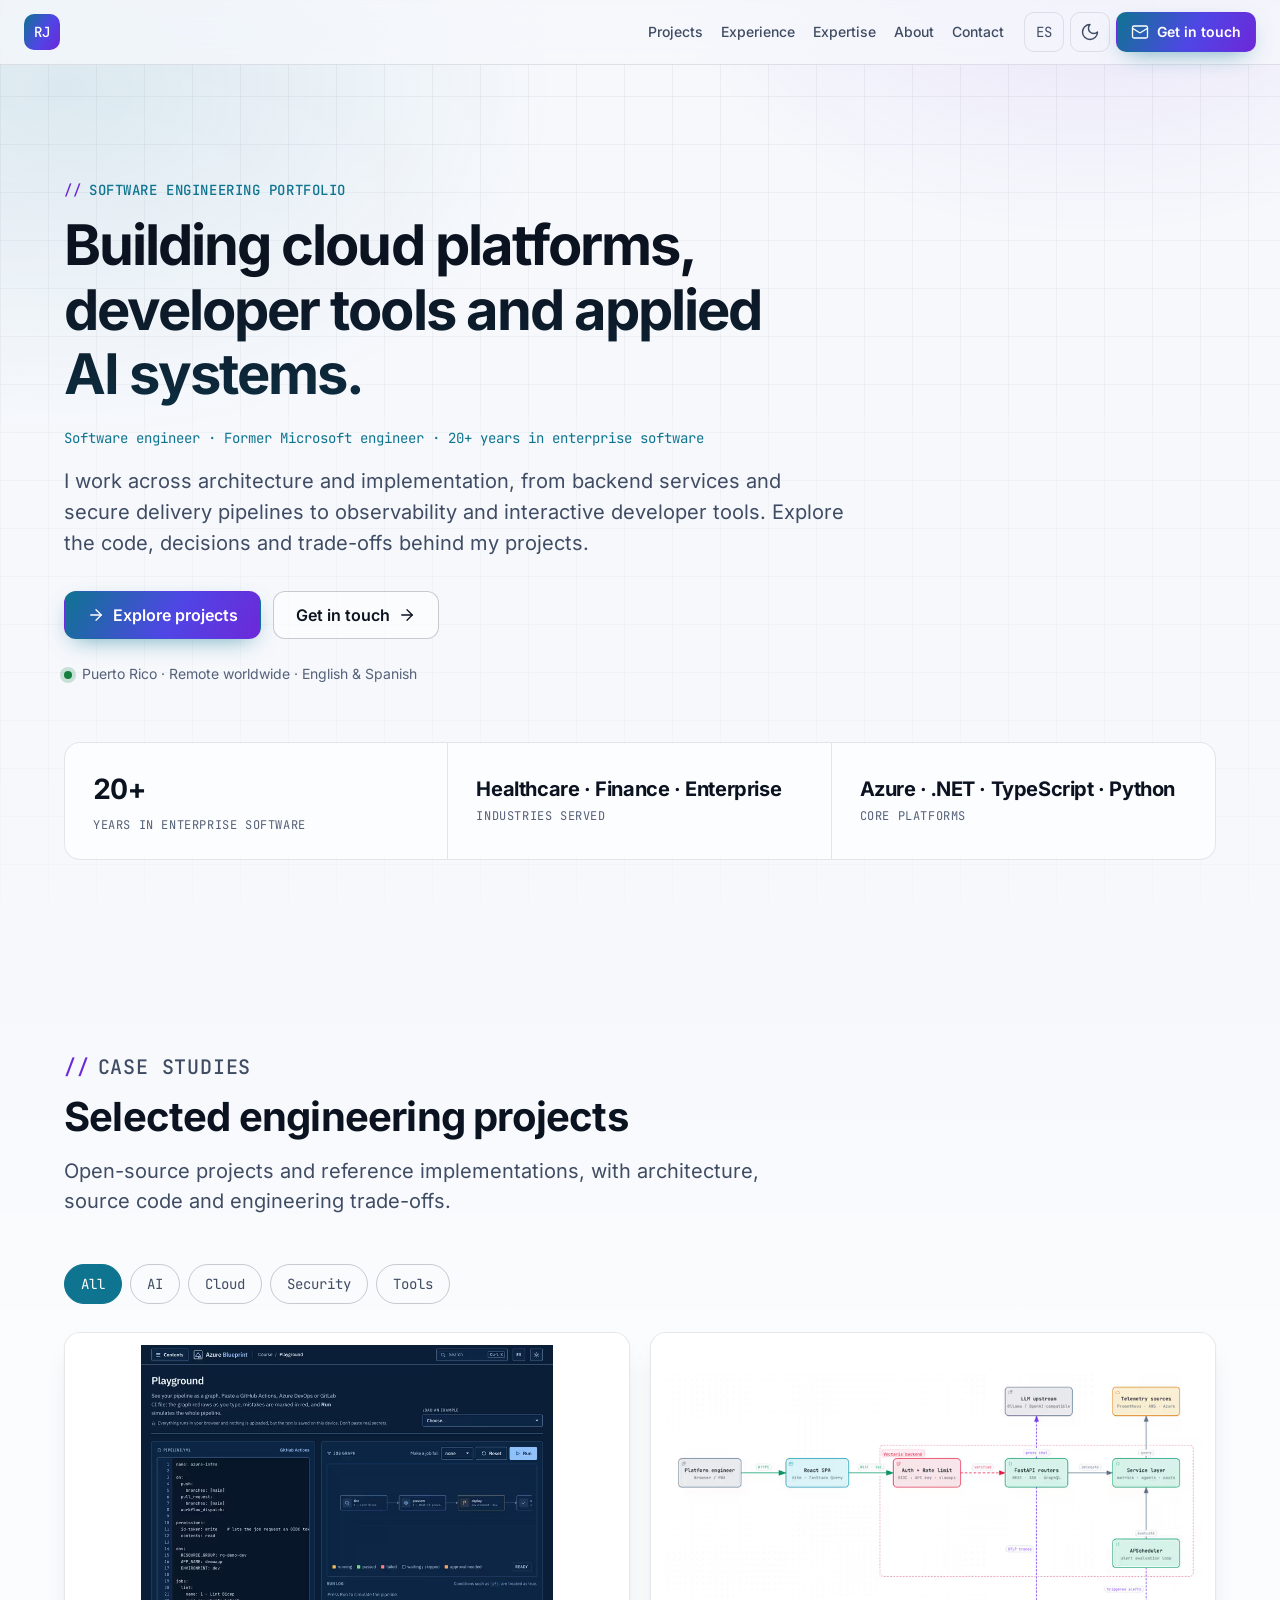
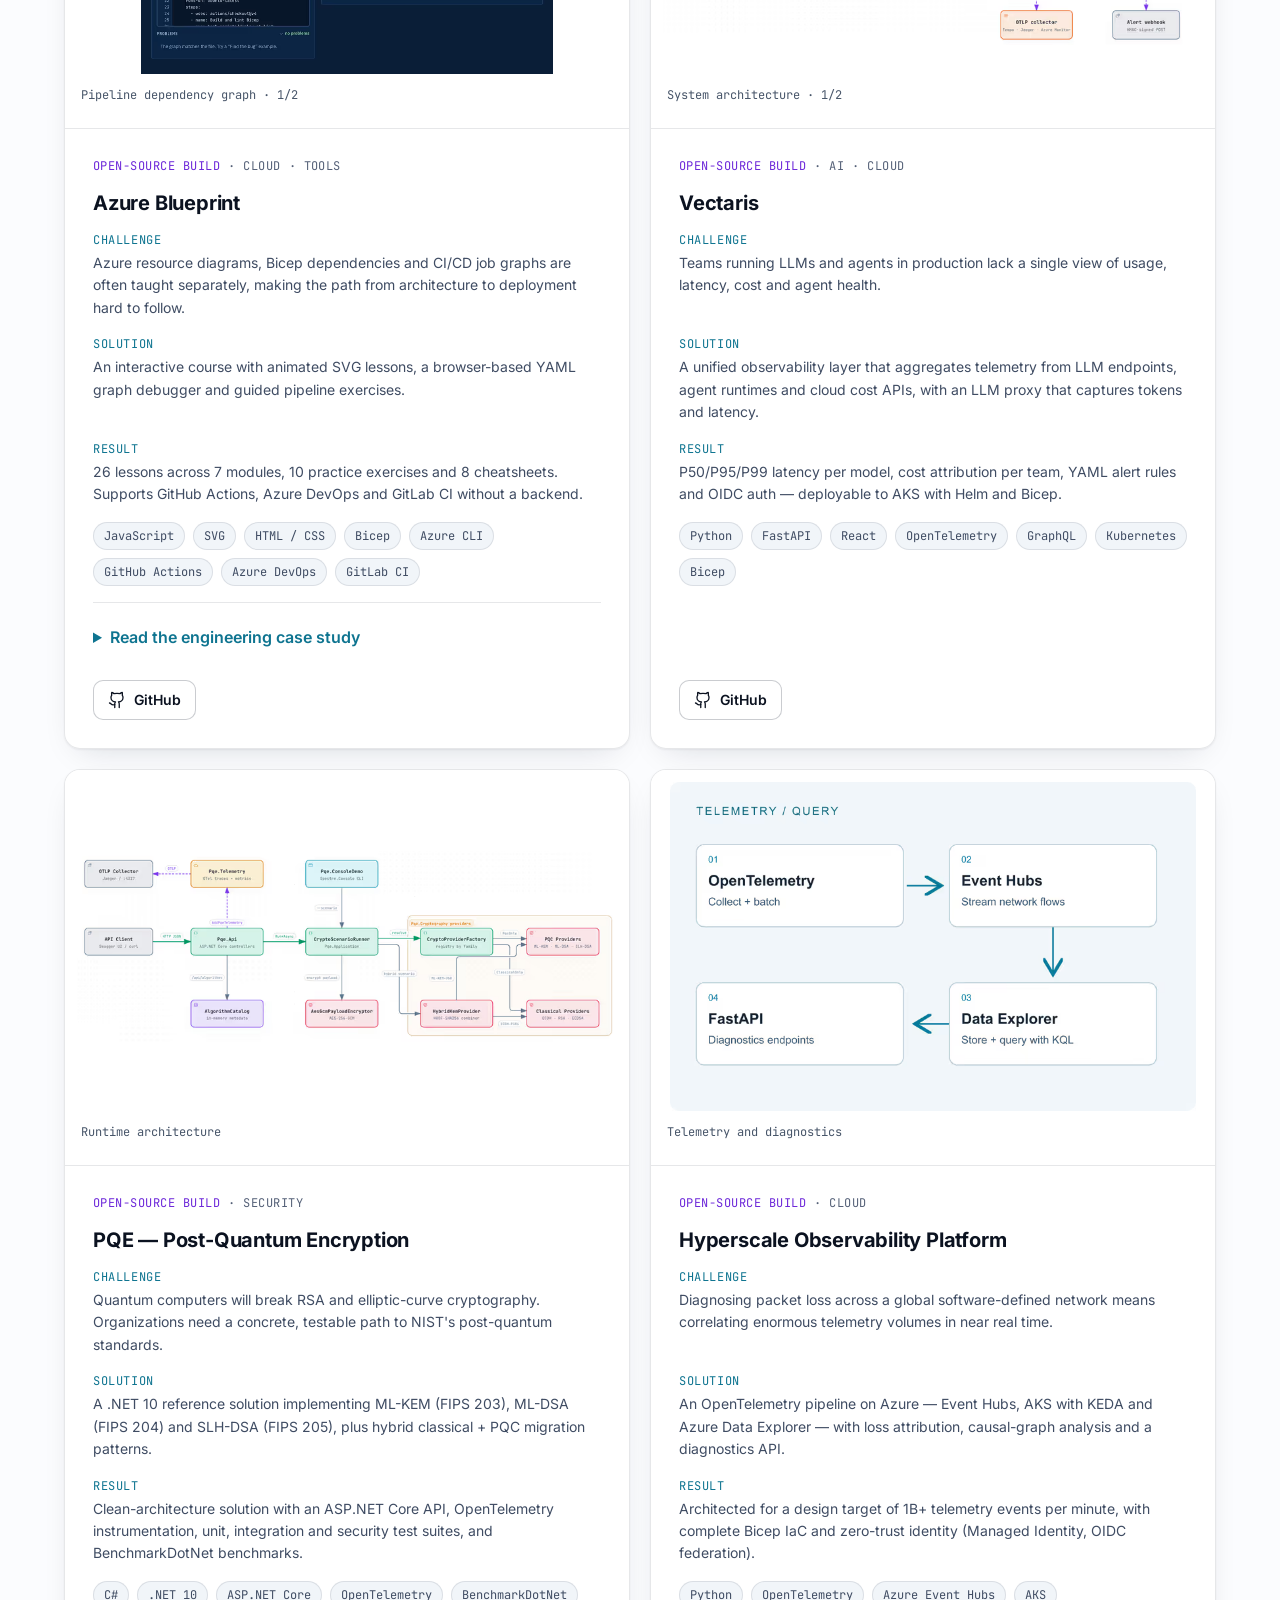
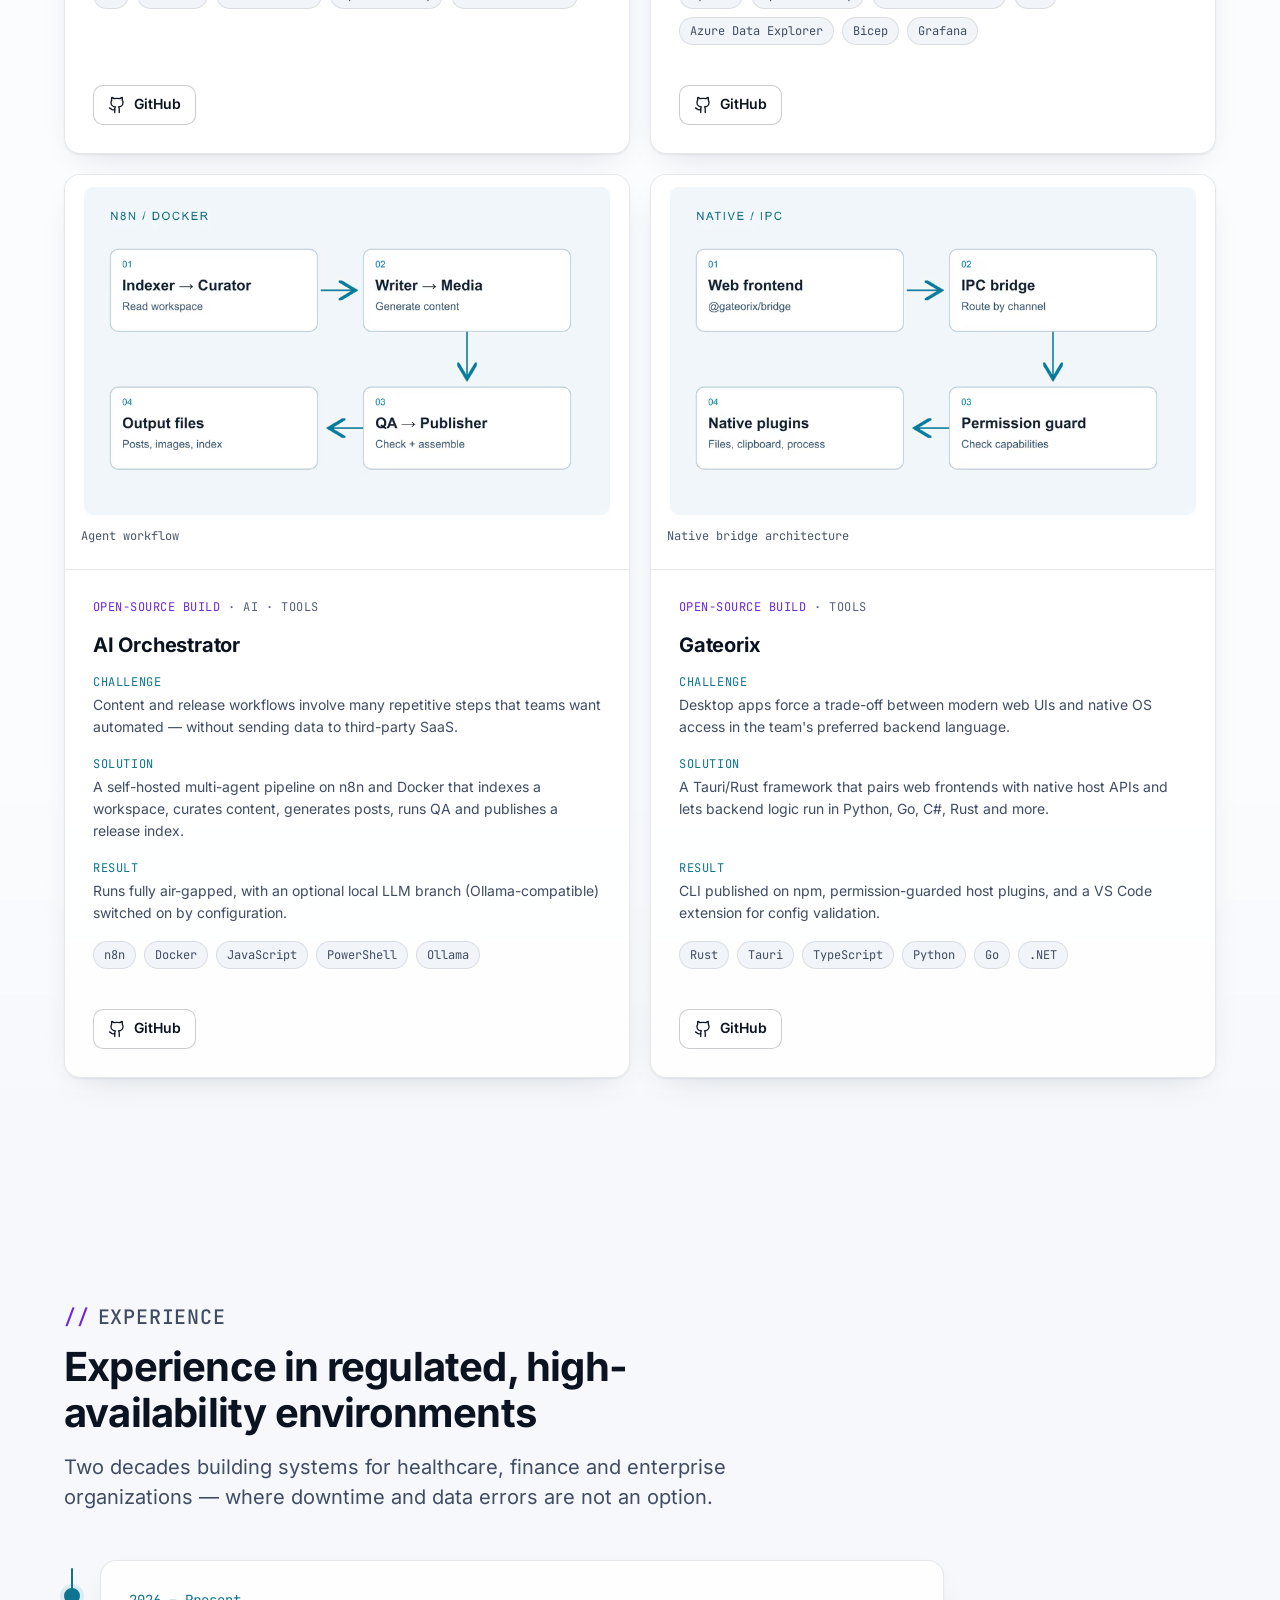
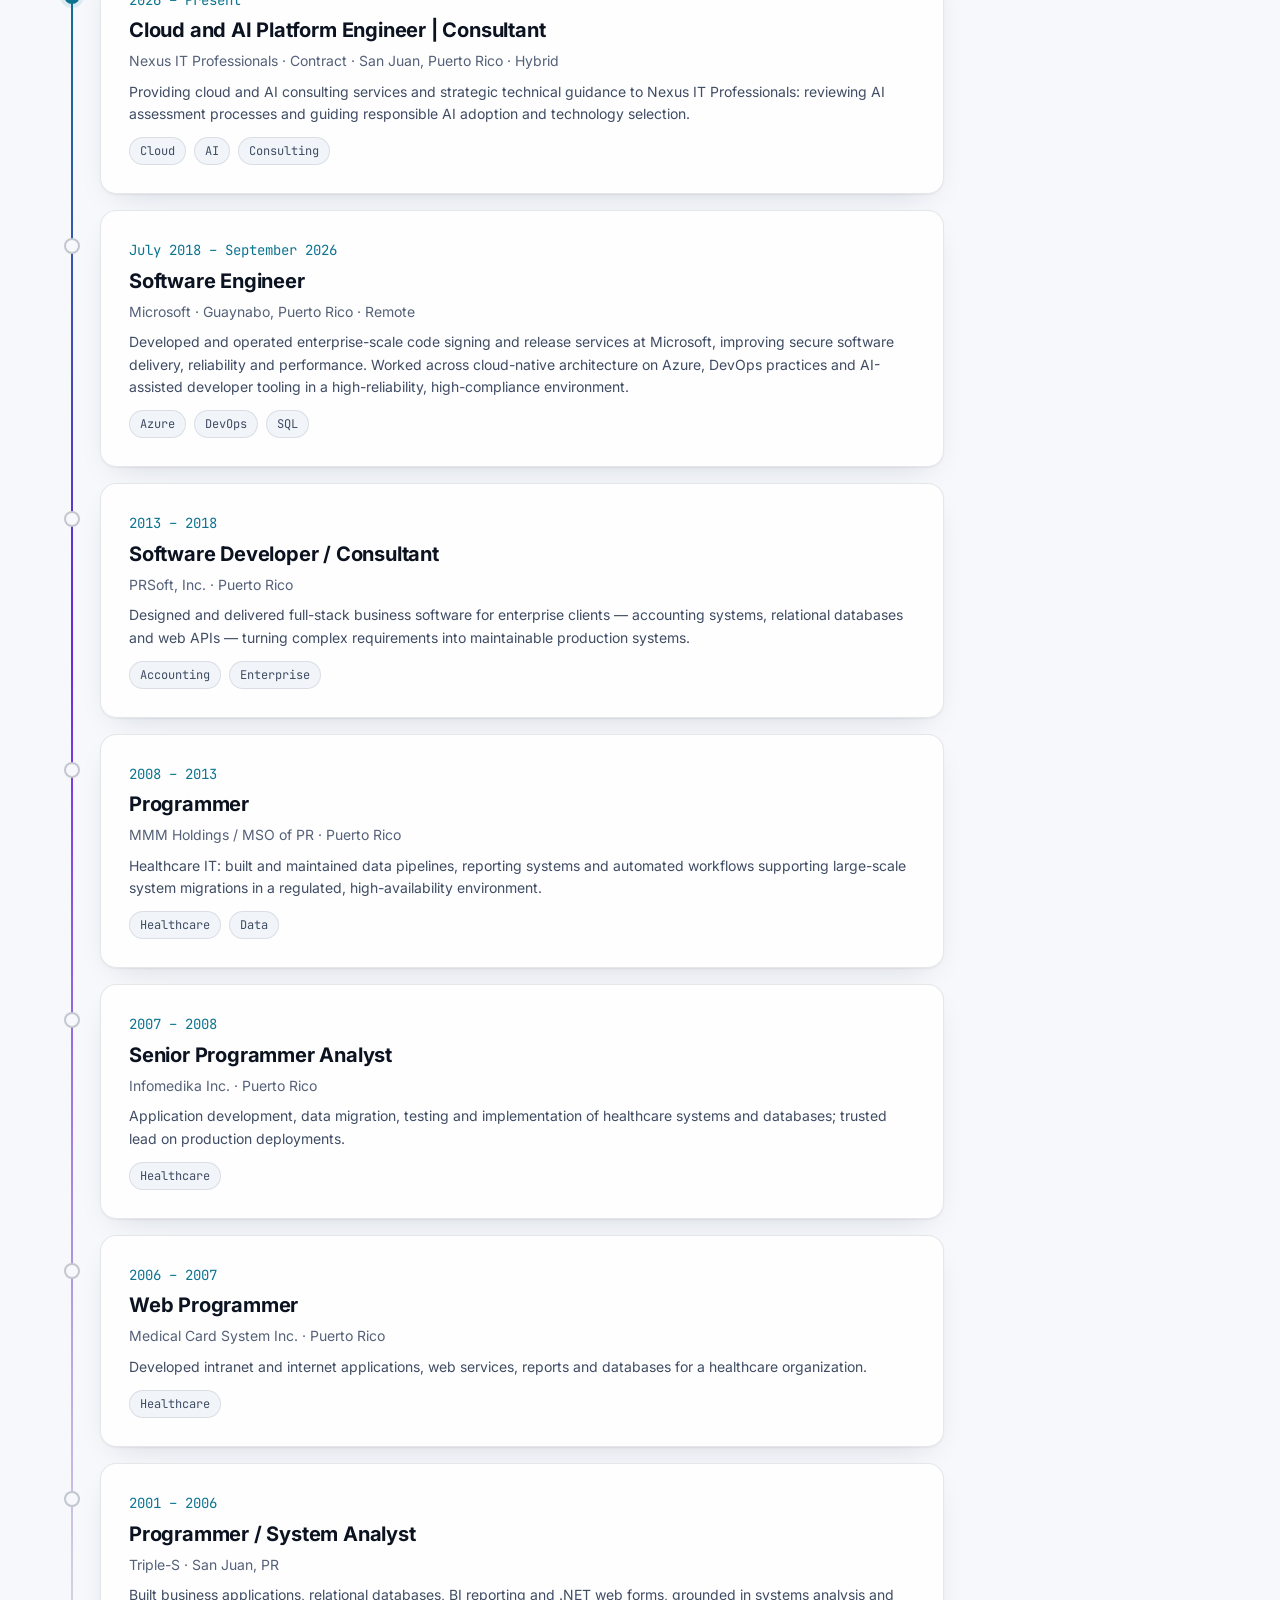
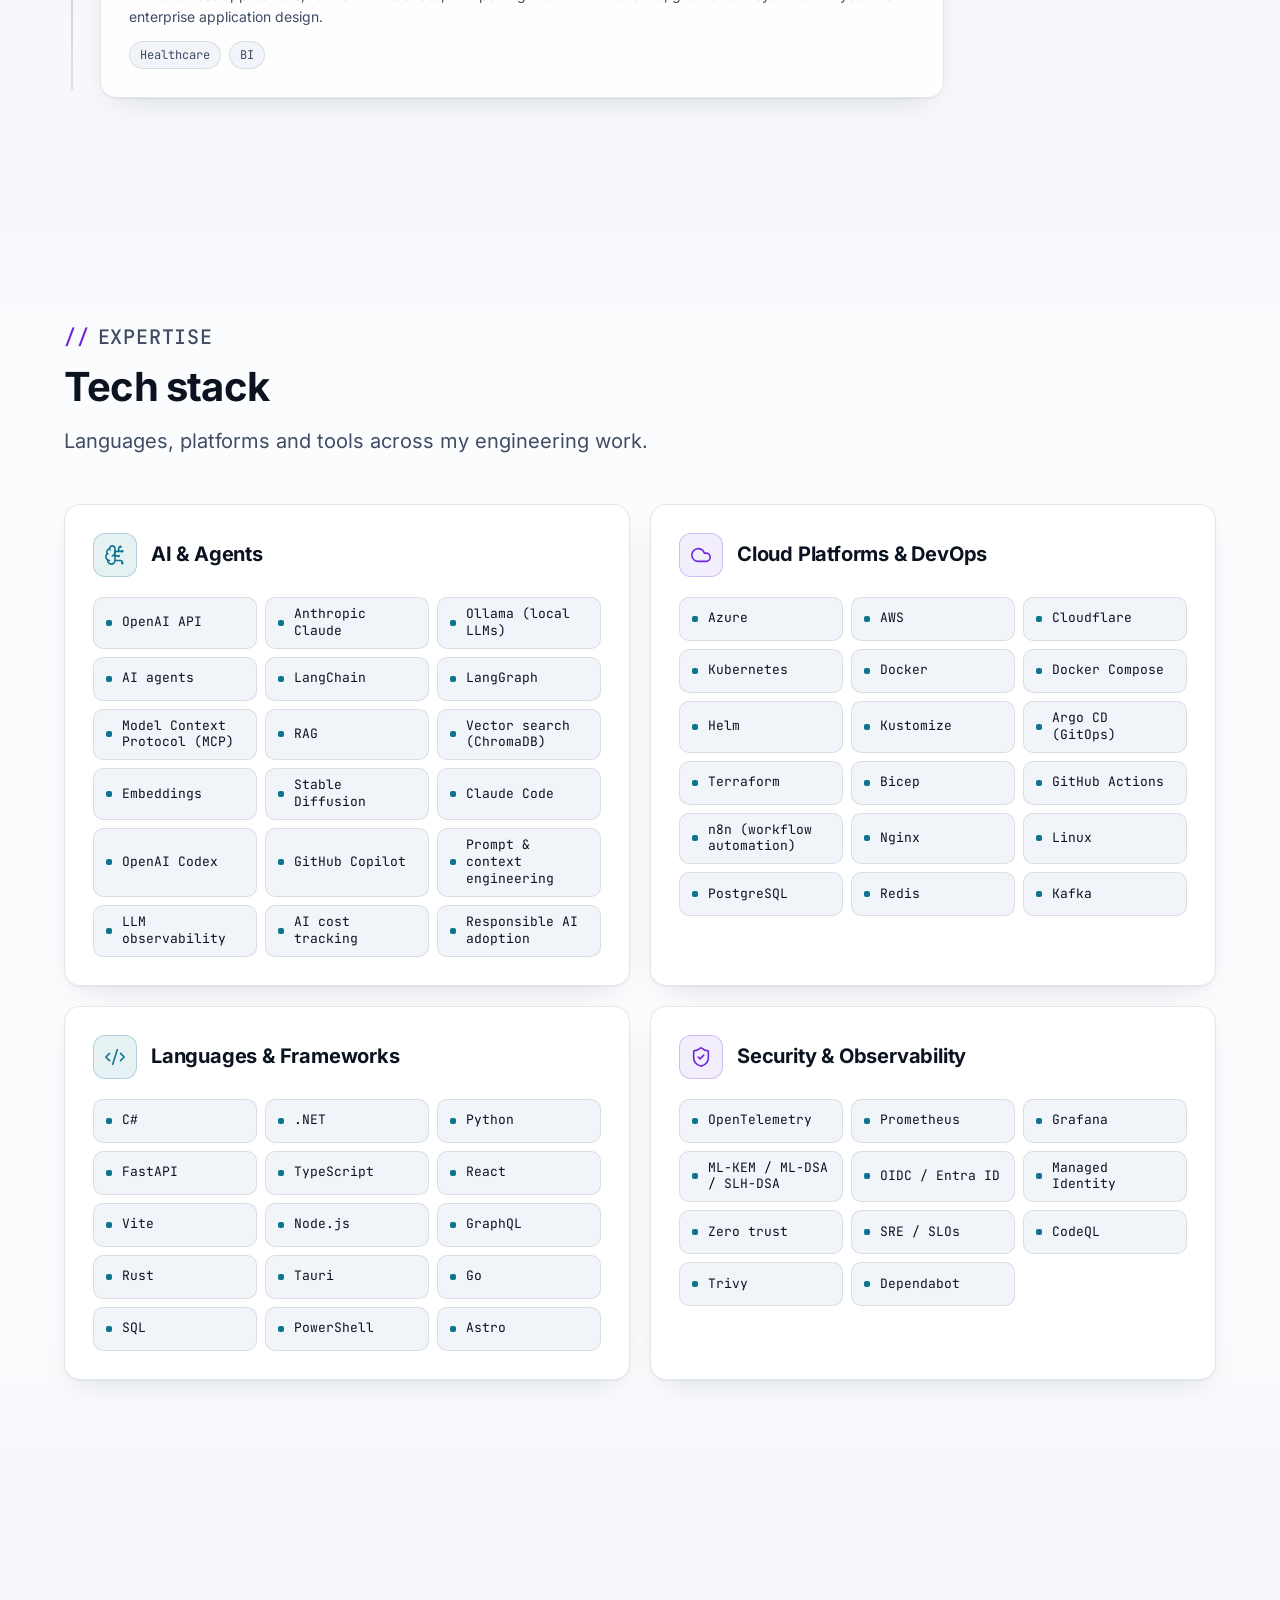
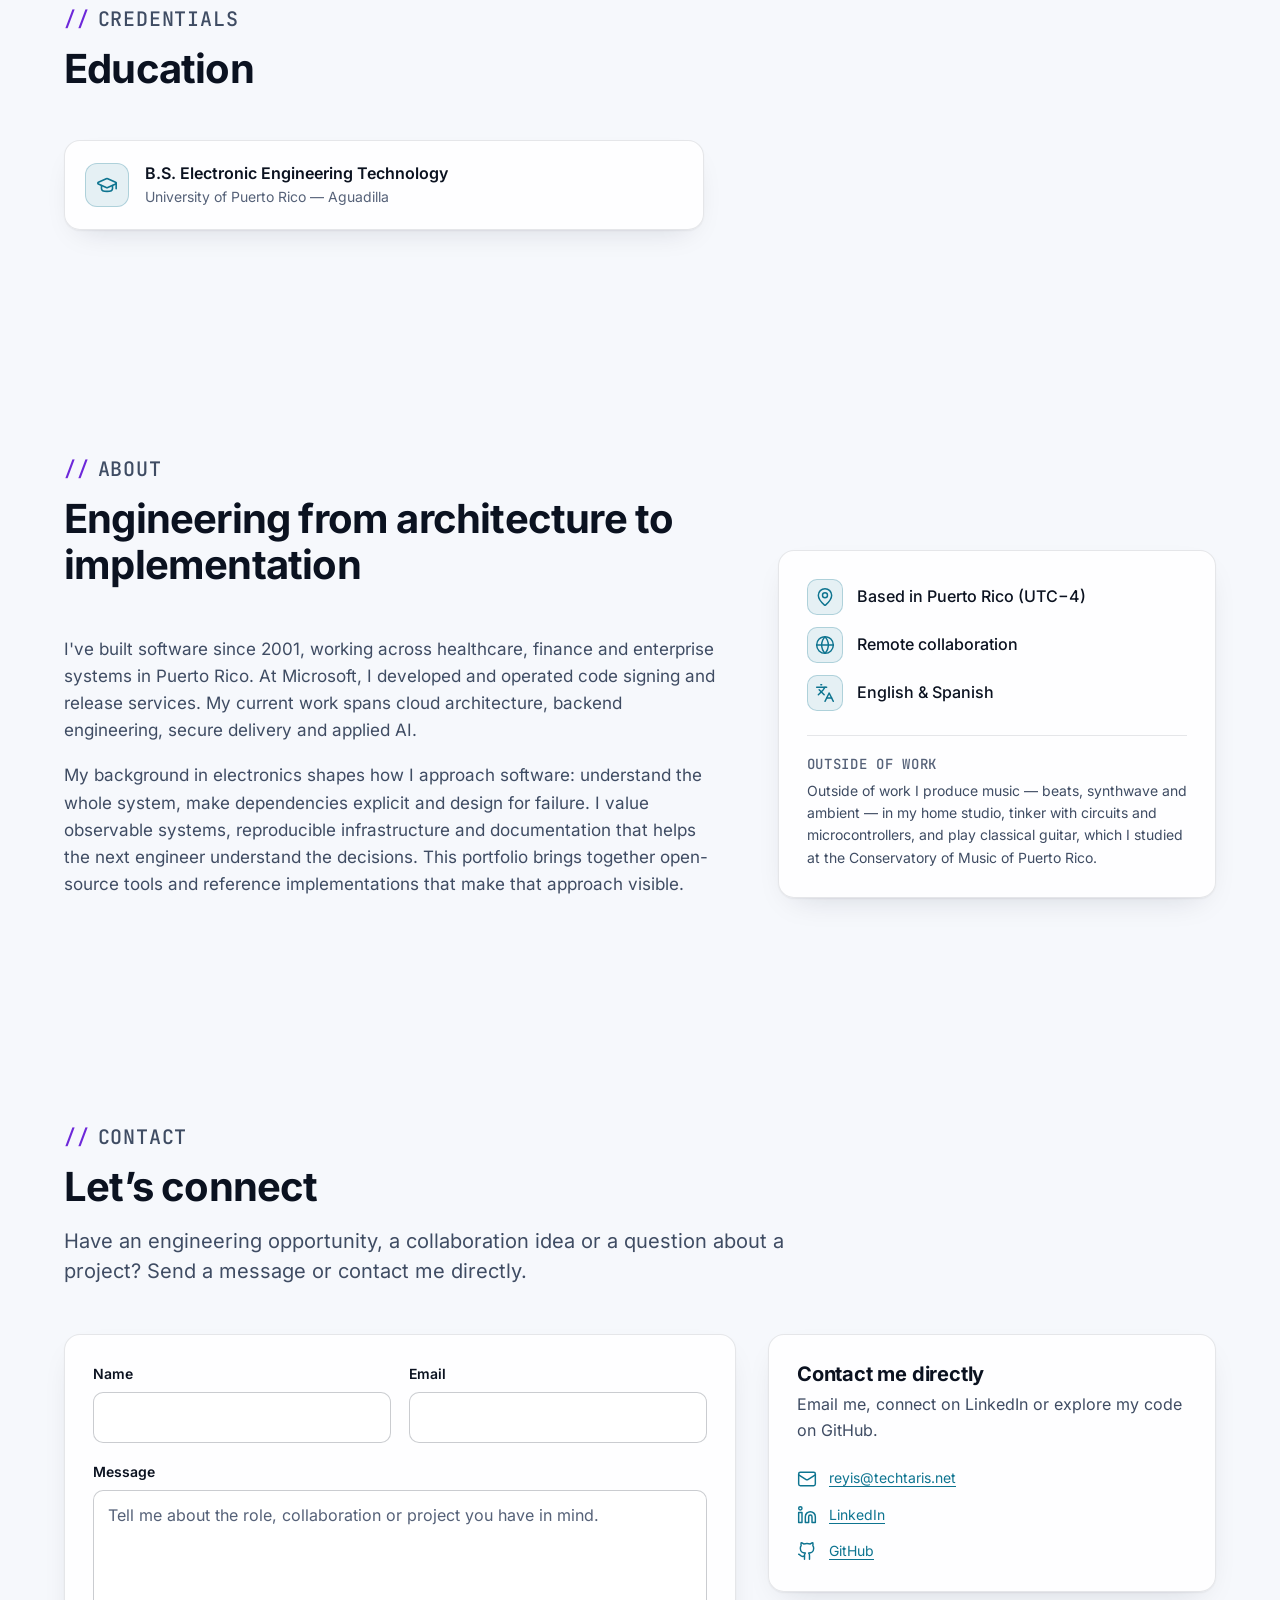
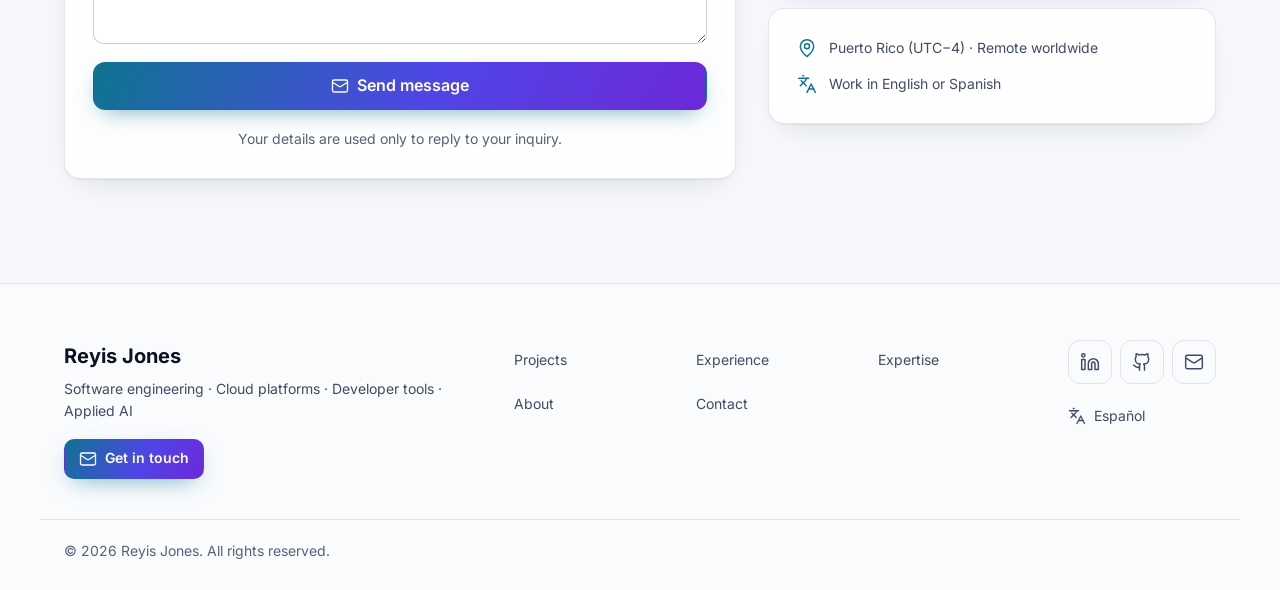
==== commit 65783a70: "deploy: 2f8021114747987a0a99e85dc9502983c78dda8e reyisjones/ReyisJonesTech@2f8021114747987a0a99e85dc" ====
--- a/index.html
+++ b/index.html
@@ -9,4 +9,4 @@
       })();
     </script><style>@font-face{font-family:Inter;font-style:normal;font-display:swap;font-weight:400;src:url(/_astro/inter-cyrillic-ext-400-normal.BQZuk6qB.woff2) format("woff2"),url(/_astro/inter-cyrillic-ext-400-normal.DQukG94-.woff) format("woff");unicode-range:U+0460-052F,U+1C80-1C8A,U+20B4,U+2DE0-2DFF,U+A640-A69F,U+FE2E-FE2F}@font-face{font-family:Inter;font-style:normal;font-display:swap;font-weight:400;src:url(/_astro/inter-cyrillic-400-normal.obahsSVq.woff2) format("woff2"),url(/_astro/inter-cyrillic-400-normal.HOLc17fK.woff) format("woff");unicode-range:U+0301,U+0400-045F,U+0490-0491,U+04B0-04B1,U+2116}@font-face{font-family:Inter;font-style:normal;font-display:swap;font-weight:400;src:url(/_astro/inter-greek-ext-400-normal.DGGRlc-M.woff2) format("woff2"),url(/_astro/inter-greek-ext-400-normal.KugGGMne.woff) format("woff");unicode-range:U+1F00-1FFF}@font-face{font-family:Inter;font-style:normal;font-display:swap;font-weight:400;src:url(/_astro/inter-greek-400-normal.B4URO6DV.woff2) format("woff2"),url(/_astro/inter-greek-400-normal.q2sYcFCs.woff) format("woff");unicode-range:U+0370-0377,U+037A-037F,U+0384-038A,U+038C,U+038E-03A1,U+03A3-03FF}@font-face{font-family:Inter;font-style:normal;font-display:swap;font-weight:400;src:url(/_astro/inter-vietnamese-400-normal.DMkecbls.woff2) format("woff2"),url(/_astro/inter-vietnamese-400-normal.Bbgyi5SW.woff) format("woff");unicode-range:U+0102-0103,U+0110-0111,U+0128-0129,U+0168-0169,U+01A0-01A1,U+01AF-01B0,U+0300-0301,U+0303-0304,U+0308-0309,U+0323,U+0329,U+1EA0-1EF9,U+20AB}@font-face{font-family:Inter;font-style:normal;font-display:swap;font-weight:400;src:url(/_astro/inter-latin-ext-400-normal.C1nco2VV.woff2) format("woff2"),url(/_astro/inter-latin-ext-400-normal.77YHD8bZ.woff) format("woff");unicode-range:U+0100-02BA,U+02BD-02C5,U+02C7-02CC,U+02CE-02D7,U+02DD-02FF,U+0304,U+0308,U+0329,U+1D00-1DBF,U+1E00-1E9F,U+1EF2-1EFF,U+2020,U+20A0-20AB,U+20AD-20C0,U+2113,U+2C60-2C7F,U+A720-A7FF}@font-face{font-family:Inter;font-style:normal;font-display:swap;font-weight:400;src:url(/_astro/inter-latin-400-normal.C38fXH4l.woff2) format("woff2"),url(/_astro/inter-latin-400-normal.CyCys3Eg.woff) format("woff");unicode-range:U+0000-00FF,U+0131,U+0152-0153,U+02BB-02BC,U+02C6,U+02DA,U+02DC,U+0304,U+0308,U+0329,U+2000-206F,U+20AC,U+2122,U+2191,U+2193,U+2212,U+2215,U+FEFF,U+FFFD}@font-face{font-family:Inter;font-style:normal;font-display:swap;font-weight:500;src:url(/_astro/inter-cyrillic-ext-500-normal.B0yAr1jD.woff2) format("woff2"),url(/_astro/inter-cyrillic-ext-500-normal.BmqWE9Dz.woff) format("woff");unicode-range:U+0460-052F,U+1C80-1C8A,U+20B4,U+2DE0-2DFF,U+A640-A69F,U+FE2E-FE2F}@font-face{font-family:Inter;font-style:normal;font-display:swap;font-weight:500;src:url(/_astro/inter-cyrillic-500-normal.BasfLYem.woff2) format("woff2"),url(/_astro/inter-cyrillic-500-normal.CxZf_p3X.woff) format("woff");unicode-range:U+0301,U+0400-045F,U+0490-0491,U+04B0-04B1,U+2116}@font-face{font-family:Inter;font-style:normal;font-display:swap;font-weight:500;src:url(/_astro/inter-greek-ext-500-normal.C4iEst2y.woff2) format("woff2"),url(/_astro/inter-greek-ext-500-normal.2j5mBUwD.woff) format("woff");unicode-range:U+1F00-1FFF}@font-face{font-family:Inter;font-style:normal;font-display:swap;font-weight:500;src:url(/_astro/inter-greek-500-normal.BIZE56-Y.woff2) format("woff2"),url(/_astro/inter-greek-500-normal.Xzm54t5V.woff) format("woff");unicode-range:U+0370-0377,U+037A-037F,U+0384-038A,U+038C,U+038E-03A1,U+03A3-03FF}@font-face{font-family:Inter;font-style:normal;font-display:swap;font-weight:500;src:url(/_astro/inter-vietnamese-500-normal.DOriooB6.woff2) format("woff2"),url(/_astro/inter-vietnamese-500-normal.mJboJaSs.woff) format("woff");unicode-range:U+0102-0103,U+0110-0111,U+0128-0129,U+0168-0169,U+01A0-01A1,U+01AF-01B0,U+0300-0301,U+0303-0304,U+0308-0309,U+0323,U+0329,U+1EA0-1EF9,U+20AB}@font-face{font-family:Inter;font-style:normal;font-display:swap;font-weight:500;src:url(/_astro/inter-latin-ext-500-normal.CV4jyFjo.woff2) format("woff2"),url(/_astro/inter-latin-ext-500-normal.BxGbmqWO.woff) format("woff");unicode-range:U+0100-02BA,U+02BD-02C5,U+02C7-02CC,U+02CE-02D7,U+02DD-02FF,U+0304,U+0308,U+0329,U+1D00-1DBF,U+1E00-1E9F,U+1EF2-1EFF,U+2020,U+20A0-20AB,U+20AD-20C0,U+2113,U+2C60-2C7F,U+A720-A7FF}@font-face{font-family:Inter;font-style:normal;font-display:swap;font-weight:500;src:url(/_astro/inter-latin-500-normal.Cerq10X2.woff2) format("woff2"),url(/_astro/inter-latin-500-normal.BL9OpVg8.woff) format("woff");unicode-range:U+0000-00FF,U+0131,U+0152-0153,U+02BB-02BC,U+02C6,U+02DA,U+02DC,U+0304,U+0308,U+0329,U+2000-206F,U+20AC,U+2122,U+2191,U+2193,U+2212,U+2215,U+FEFF,U+FFFD}@font-face{font-family:Inter;font-style:normal;font-display:swap;font-weight:600;src:url(/_astro/inter-cyrillic-ext-600-normal.Dfes3d0z.woff2) format("woff2"),url(/_astro/inter-cyrillic-ext-600-normal.Bcila6Z-.woff) format("woff");unicode-range:U+0460-052F,U+1C80-1C8A,U+20B4,U+2DE0-2DFF,U+A640-A69F,U+FE2E-FE2F}@font-face{font-family:Inter;font-style:normal;font-display:swap;font-weight:600;src:url(/_astro/inter-cyrillic-600-normal.CWCymEST.woff2) format("woff2"),url(/_astro/inter-cyrillic-600-normal.4D_pXhcN.woff) format("woff");unicode-range:U+0301,U+0400-045F,U+0490-0491,U+04B0-04B1,U+2116}@font-face{font-family:Inter;font-style:normal;font-display:swap;font-weight:600;src:url(/_astro/inter-greek-ext-600-normal.DRtmH8MT.woff2) format("woff2"),url(/_astro/inter-greek-ext-600-normal.B8X0CLgF.woff) format("woff");unicode-range:U+1F00-1FFF}@font-face{font-family:Inter;font-style:normal;font-display:swap;font-weight:600;src:url(/_astro/inter-greek-600-normal.plRanbMR.woff2) format("woff2"),url(/_astro/inter-greek-600-normal.BZpKdvQh.woff) format("woff");unicode-range:U+0370-0377,U+037A-037F,U+0384-038A,U+038C,U+038E-03A1,U+03A3-03FF}@font-face{font-family:Inter;font-style:normal;font-display:swap;font-weight:600;src:url(/_astro/inter-vietnamese-600-normal.Cc8MFFhd.woff2) format("woff2"),url(/_astro/inter-vietnamese-600-normal.BuLX-rYi.woff) format("woff");unicode-range:U+0102-0103,U+0110-0111,U+0128-0129,U+0168-0169,U+01A0-01A1,U+01AF-01B0,U+0300-0301,U+0303-0304,U+0308-0309,U+0323,U+0329,U+1EA0-1EF9,U+20AB}@font-face{font-family:Inter;font-style:normal;font-display:swap;font-weight:600;src:url(/_astro/inter-latin-ext-600-normal.D2bJ5OIk.woff2) format("woff2"),url(/_astro/inter-latin-ext-600-normal.CIVaiw4L.woff) format("woff");unicode-range:U+0100-02BA,U+02BD-02C5,U+02C7-02CC,U+02CE-02D7,U+02DD-02FF,U+0304,U+0308,U+0329,U+1D00-1DBF,U+1E00-1E9F,U+1EF2-1EFF,U+2020,U+20A0-20AB,U+20AD-20C0,U+2113,U+2C60-2C7F,U+A720-A7FF}@font-face{font-family:Inter;font-style:normal;font-display:swap;font-weight:600;src:url(/_astro/inter-latin-600-normal.LgqL8muc.woff2) format("woff2"),url(/_astro/inter-latin-600-normal.CiBQ2DWP.woff) format("woff");unicode-range:U+0000-00FF,U+0131,U+0152-0153,U+02BB-02BC,U+02C6,U+02DA,U+02DC,U+0304,U+0308,U+0329,U+2000-206F,U+20AC,U+2122,U+2191,U+2193,U+2212,U+2215,U+FEFF,U+FFFD}@font-face{font-family:Inter;font-style:normal;font-display:swap;font-weight:700;src:url(/_astro/inter-cyrillic-ext-700-normal.BjwYoWNd.woff2) format("woff2"),url(/_astro/inter-cyrillic-ext-700-normal.LO58E6JB.woff) format("woff");unicode-range:U+0460-052F,U+1C80-1C8A,U+20B4,U+2DE0-2DFF,U+A640-A69F,U+FE2E-FE2F}@font-face{font-family:Inter;font-style:normal;font-display:swap;font-weight:700;src:url(/_astro/inter-cyrillic-700-normal.CjBOestx.woff2) format("woff2"),url(/_astro/inter-cyrillic-700-normal.DrXBdSj3.woff) format("woff");unicode-range:U+0301,U+0400-045F,U+0490-0491,U+04B0-04B1,U+2116}@font-face{font-family:Inter;font-style:normal;font-display:swap;font-weight:700;src:url(/_astro/inter-greek-ext-700-normal.qfdV9bQt.woff2) format("woff2"),url(/_astro/inter-greek-ext-700-normal.BoQ6DsYi.woff) format("woff");unicode-range:U+1F00-1FFF}@font-face{font-family:Inter;font-style:normal;font-display:swap;font-weight:700;src:url(/_astro/inter-greek-700-normal.C3JjAnD8.woff2) format("woff2"),url(/_astro/inter-greek-700-normal.BUv2fZ6O.woff) format("woff");unicode-range:U+0370-0377,U+037A-037F,U+0384-038A,U+038C,U+038E-03A1,U+03A3-03FF}@font-face{font-family:Inter;font-style:normal;font-display:swap;font-weight:700;src:url(/_astro/inter-vietnamese-700-normal.DlLaEgI2.woff2) format("woff2"),url(/_astro/inter-vietnamese-700-normal.BZaoP0fm.woff) format("woff");unicode-range:U+0102-0103,U+0110-0111,U+0128-0129,U+0168-0169,U+01A0-01A1,U+01AF-01B0,U+0300-0301,U+0303-0304,U+0308-0309,U+0323,U+0329,U+1EA0-1EF9,U+20AB}@font-face{font-family:Inter;font-style:normal;font-display:swap;font-weight:700;src:url(/_astro/inter-latin-ext-700-normal.Ca8adRJv.woff2) format("woff2"),url(/_astro/inter-latin-ext-700-normal.TidjK2hL.woff) format("woff");unicode-range:U+0100-02BA,U+02BD-02C5,U+02C7-02CC,U+02CE-02D7,U+02DD-02FF,U+0304,U+0308,U+0329,U+1D00-1DBF,U+1E00-1E9F,U+1EF2-1EFF,U+2020,U+20A0-20AB,U+20AD-20C0,U+2113,U+2C60-2C7F,U+A720-A7FF}@font-face{font-family:Inter;font-style:normal;font-display:swap;font-weight:700;src:url(/_astro/inter-latin-700-normal.Yt3aPRUw.woff2) format("woff2"),url(/_astro/inter-latin-700-normal.BLAVimhd.woff) format("woff");unicode-range:U+0000-00FF,U+0131,U+0152-0153,U+02BB-02BC,U+02C6,U+02DA,U+02DC,U+0304,U+0308,U+0329,U+2000-206F,U+20AC,U+2122,U+2191,U+2193,U+2212,U+2215,U+FEFF,U+FFFD}@font-face{font-family:JetBrains Mono;font-style:normal;font-display:swap;font-weight:400;src:url([data-uri]) format("woff2"),url([data-uri]) format("woff");unicode-range:U+0460-052F,U+1C80-1C8A,U+20B4,U+2DE0-2DFF,U+A640-A69F,U+FE2E-FE2F}@font-face{font-family:JetBrains Mono;font-style:normal;font-display:swap;font-weight:400;src:url(/_astro/jetbrains-mono-cyrillic-400-normal.BEIGL1Tu.woff2) format("woff2"),url(/_astro/jetbrains-mono-cyrillic-400-normal.ugxPyKxw.woff) format("woff");unicode-range:U+0301,U+0400-045F,U+0490-0491,U+04B0-04B1,U+2116}@font-face{font-family:JetBrains Mono;font-style:normal;font-display:swap;font-weight:400;src:url(/_astro/jetbrains-mono-greek-400-normal.C190GLew.woff2) format("woff2"),url(/_astro/jetbrains-mono-greek-400-normal.B9oWc5Lo.woff) format("woff");unicode-range:U+0370-0377,U+037A-037F,U+0384-038A,U+038C,U+038E-03A1,U+03A3-03FF}@font-face{font-family:JetBrains Mono;font-style:normal;font-display:swap;font-weight:400;src:url([data-uri]) format("woff2"),url(/_astro/jetbrains-mono-vietnamese-400-normal.CqNFfHCs.woff) format("woff");unicode-range:U+0102-0103,U+0110-0111,U+0128-0129,U+0168-0169,U+01A0-01A1,U+01AF-01B0,U+0300-0301,U+0303-0304,U+0308-0309,U+0323,U+0329,U+1EA0-1EF9,U+20AB}@font-face{font-family:JetBrains Mono;font-style:normal;font-display:swap;font-weight:400;src:url(/_astro/jetbrains-mono-latin-ext-400-normal.Bc8Ftmh3.woff2) format("woff2"),url(/_astro/jetbrains-mono-latin-ext-400-normal.fXTG6kC5.woff) format("woff");unicode-range:U+0100-02BA,U+02BD-02C5,U+02C7-02CC,U+02CE-02D7,U+02DD-02FF,U+0304,U+0308,U+0329,U+1D00-1DBF,U+1E00-1E9F,U+1EF2-1EFF,U+2020,U+20A0-20AB,U+20AD-20C0,U+2113,U+2C60-2C7F,U+A720-A7FF}@font-face{font-family:JetBrains Mono;font-style:normal;font-display:swap;font-weight:400;src:url(/_astro/jetbrains-mono-latin-400-normal.V6pRDFza.woff2) format("woff2"),url(/_astro/jetbrains-mono-latin-400-normal.6-qcROiO.woff) format("woff");unicode-range:U+0000-00FF,U+0131,U+0152-0153,U+02BB-02BC,U+02C6,U+02DA,U+02DC,U+0304,U+0308,U+0329,U+2000-206F,U+20AC,U+2122,U+2191,U+2193,U+2212,U+2215,U+FEFF,U+FFFD}@font-face{font-family:JetBrains Mono;font-style:normal;font-display:swap;font-weight:500;src:url([data-uri]) format("woff2"),url([data-uri]) format("woff");unicode-range:U+0460-052F,U+1C80-1C8A,U+20B4,U+2DE0-2DFF,U+A640-A69F,U+FE2E-FE2F}@font-face{font-family:JetBrains Mono;font-style:normal;font-display:swap;font-weight:500;src:url(/_astro/jetbrains-mono-cyrillic-500-normal.DmUKJPL_.woff2) format("woff2"),url(/_astro/jetbrains-mono-cyrillic-500-normal.DJqRU3vO.woff) format("woff");unicode-range:U+0301,U+0400-045F,U+0490-0491,U+04B0-04B1,U+2116}@font-face{font-family:JetBrains Mono;font-style:normal;font-display:swap;font-weight:500;src:url(/_astro/jetbrains-mono-greek-500-normal.JpySY46c.woff2) format("woff2"),url(/_astro/jetbrains-mono-greek-500-normal.D7SFKleX.woff) format("woff");unicode-range:U+0370-0377,U+037A-037F,U+0384-038A,U+038C,U+038E-03A1,U+03A3-03FF}@font-face{font-family:JetBrains Mono;font-style:normal;font-display:swap;font-weight:500;src:url([data-uri]) format("woff2"),url(/_astro/jetbrains-mono-vietnamese-500-normal.DNRqzVM1.woff) format("woff");unicode-range:U+0102-0103,U+0110-0111,U+0128-0129,U+0168-0169,U+01A0-01A1,U+01AF-01B0,U+0300-0301,U+0303-0304,U+0308-0309,U+0323,U+0329,U+1EA0-1EF9,U+20AB}@font-face{font-family:JetBrains Mono;font-style:normal;font-display:swap;font-weight:500;src:url(/_astro/jetbrains-mono-latin-ext-500-normal.Cut-4mMH.woff2) format("woff2"),url(/_astro/jetbrains-mono-latin-ext-500-normal.ckzbgY84.woff) format("woff");unicode-range:U+0100-02BA,U+02BD-02C5,U+02C7-02CC,U+02CE-02D7,U+02DD-02FF,U+0304,U+0308,U+0329,U+1D00-1DBF,U+1E00-1E9F,U+1EF2-1EFF,U+2020,U+20A0-20AB,U+20AD-20C0,U+2113,U+2C60-2C7F,U+A720-A7FF}@font-face{font-family:JetBrains Mono;font-style:normal;font-display:swap;font-weight:500;src:url(/_astro/jetbrains-mono-latin-500-normal.BWZEU5yA.woff2) format("woff2"),url(/_astro/jetbrains-mono-latin-500-normal.CJOVTJB7.woff) format("woff");unicode-range:U+0000-00FF,U+0131,U+0152-0153,U+02BB-02BC,U+02C6,U+02DA,U+02DC,U+0304,U+0308,U+0329,U+2000-206F,U+20AC,U+2122,U+2191,U+2193,U+2212,U+2215,U+FEFF,U+FFFD}:root{color-scheme:dark;--bg: #070b14;--bg-elev: #0b1220;--surface: #0f172a;--surface-2: #131d33;--border: rgba(148, 163, 184, .14);--border-strong: rgba(148, 163, 184, .3);--text: #e6edf7;--text-muted: #a8b5c8;--text-subtle: #8b98ad;--accent: #22d3ee;--accent-strong: #67e8f9;--accent-soft: rgba(34, 211, 238, .12);--on-accent: #041018;--violet: #a78bfa;--violet-soft: rgba(167, 139, 250, .14);--gradient: linear-gradient(120deg, #22d3ee 0%, #818cf8 55%, #a78bfa 100%);--grid-line: rgba(148, 163, 184, .06);--glow-1: rgba(34, 211, 238, .16);--glow-2: rgba(139, 92, 246, .16);--shadow: 0 1px 2px rgba(0, 0, 0, .4), 0 12px 32px -12px rgba(0, 0, 0, .6);--shadow-hover: 0 1px 2px rgba(0, 0, 0, .4), 0 24px 48px -16px rgba(34, 211, 238, .22);--header-bg: rgba(7, 11, 20, .72);--placeholder: #fbbf24;--success: #4ade80;--danger: #f87171;--fs-14: .875rem;--fs-16: 1rem;--fs-20: 1.25rem;--fs-28: 1.75rem;--fs-40: 2.5rem;--fs-56: 3.5rem;--font-sans: "Inter", ui-sans-serif, system-ui, -apple-system, "Segoe UI", Roboto, sans-serif;--font-mono: "JetBrains Mono", ui-monospace, SFMono-Regular, Menlo, Consolas, monospace;--container: 1200px;--gutter: 16px;--radius: 16px;--radius-sm: 10px;--header-h: 64px;--ease: cubic-bezier(.22, 1, .36, 1)}@media (min-width: 768px){:root{--gutter: 24px}}@media (prefers-color-scheme: light){:root:not([data-theme=dark]){color-scheme:light;--bg: #f6f8fc;--bg-elev: #ffffff;--surface: #ffffff;--surface-2: #f1f5f9;--border: rgba(15, 23, 42, .1);--border-strong: rgba(15, 23, 42, .22);--text: #0b1220;--text-muted: #3f4c63;--text-subtle: #556178;--accent: #0e7490;--accent-strong: #155e75;--accent-soft: rgba(14, 116, 144, .1);--on-accent: #ffffff;--violet: #6d28d9;--violet-soft: rgba(109, 40, 217, .08);--gradient: linear-gradient(120deg, #0e7490 0%, #4f46e5 55%, #6d28d9 100%);--grid-line: rgba(15, 23, 42, .05);--glow-1: rgba(14, 116, 144, .12);--glow-2: rgba(109, 40, 217, .1);--shadow: 0 1px 2px rgba(15, 23, 42, .06), 0 12px 32px -16px rgba(15, 23, 42, .18);--shadow-hover: 0 1px 2px rgba(15, 23, 42, .06), 0 24px 48px -20px rgba(14, 116, 144, .35);--header-bg: rgba(246, 248, 252, .78);--placeholder: #92400e;--success: #15803d;--danger: #b91c1c}}:root[data-theme=light]{color-scheme:light;--bg: #f6f8fc;--bg-elev: #ffffff;--surface: #ffffff;--surface-2: #f1f5f9;--border: rgba(15, 23, 42, .1);--border-strong: rgba(15, 23, 42, .22);--text: #0b1220;--text-muted: #3f4c63;--text-subtle: #556178;--accent: #0e7490;--accent-strong: #155e75;--accent-soft: rgba(14, 116, 144, .1);--on-accent: #ffffff;--violet: #6d28d9;--violet-soft: rgba(109, 40, 217, .08);--gradient: linear-gradient(120deg, #0e7490 0%, #4f46e5 55%, #6d28d9 100%);--grid-line: rgba(15, 23, 42, .05);--glow-1: rgba(14, 116, 144, .12);--glow-2: rgba(109, 40, 217, .1);--shadow: 0 1px 2px rgba(15, 23, 42, .06), 0 12px 32px -16px rgba(15, 23, 42, .18);--shadow-hover: 0 1px 2px rgba(15, 23, 42, .06), 0 24px 48px -20px rgba(14, 116, 144, .35);--header-bg: rgba(246, 248, 252, .78);--placeholder: #92400e;--success: #15803d;--danger: #b91c1c}*,*:before,*:after{box-sizing:border-box}html{-webkit-text-size-adjust:100%;scroll-padding-top:calc(var(--header-h) + 16px)}@media (prefers-reduced-motion: no-preference){html{scroll-behavior:smooth}}body{margin:0;background:var(--bg);color:var(--text);font-family:var(--font-sans);font-size:var(--fs-16);line-height:1.6;-webkit-font-smoothing:antialiased;-moz-osx-font-smoothing:grayscale;overflow-x:clip;text-rendering:optimizeLegibility}h1,h2,h3,h4{line-height:1.15;letter-spacing:-.02em;margin:0;font-weight:700}h1{font-size:clamp(var(--fs-40),6vw,var(--fs-56));letter-spacing:-.035em}h2{font-size:clamp(var(--fs-28),4vw,var(--fs-40))}h3{font-size:var(--fs-20);letter-spacing:-.01em}p{margin:0}ul,ol{margin:0;padding:0}img,svg{display:block;max-width:100%}a{color:var(--accent);text-decoration-thickness:1px;text-underline-offset:3px}a:hover{color:var(--accent-strong)}button,input,select,textarea{font:inherit;color:inherit}::selection{background:var(--accent);color:var(--on-accent)}:focus-visible{outline:2px solid var(--accent);outline-offset:3px;border-radius:6px}.sr-only{position:absolute!important;width:1px;height:1px;padding:0;margin:-1px;overflow:hidden;clip:rect(0,0,0,0);white-space:nowrap;border:0}.skip-link{position:fixed;top:8px;left:8px;z-index:100;padding:10px 16px;border-radius:var(--radius-sm);background:var(--accent);color:var(--on-accent);font-weight:600;transform:translateY(-160%);transition:transform .2s var(--ease)}.skip-link:focus{transform:none;color:var(--on-accent)}.bg-tech{position:fixed;inset:0;z-index:-1;pointer-events:none;background:radial-gradient(600px 400px at 85% -5%,var(--glow-2),transparent 70%),radial-gradient(700px 500px at 5% 10%,var(--glow-1),transparent 70%),linear-gradient(var(--grid-line) 1px,transparent 1px) 0 0 / 48px 48px,linear-gradient(90deg,var(--grid-line) 1px,transparent 1px) 0 0 / 48px 48px;mask-image:linear-gradient(to bottom,#000,#0000008c 60%,#00000040)}.container{width:100%;max-width:var(--container);margin-inline:auto;padding-inline:var(--gutter)}.section{padding-block:72px}@media (min-width: 768px){.section{padding-block:104px}}.section--alt{background:linear-gradient(to bottom,transparent,color-mix(in srgb,var(--surface) 55%,transparent) 12%,color-mix(in srgb,var(--surface) 55%,transparent) 88%,transparent)}.section-head{max-width:720px;margin-bottom:48px}.section-head--center{margin-inline:auto;text-align:center}.section-head p{margin-top:16px;color:var(--text-muted);font-size:var(--fs-20);line-height:1.5}@media (max-width: 767px){.section-head p{font-size:var(--fs-16)}}.kicker{display:inline-flex;align-items:center;gap:8px;margin-bottom:12px;font-family:var(--font-mono);font-size:var(--fs-14);font-weight:500;letter-spacing:.04em;text-transform:uppercase;color:var(--accent)}.kicker:before{content:"//";color:var(--violet)}.grid{display:grid;gap:20px}@media (min-width: 768px){.grid--2,.grid--3,.grid--4{grid-template-columns:repeat(2,minmax(0,1fr))}}@media (min-width: 1024px){.grid--3{grid-template-columns:repeat(3,minmax(0,1fr))}.grid--4{grid-template-columns:repeat(4,minmax(0,1fr))}}.card{position:relative;background:color-mix(in srgb,var(--surface) 82%,transparent);border:1px solid var(--border);border-radius:var(--radius);padding:24px;box-shadow:var(--shadow);transition:transform .35s var(--ease),box-shadow .35s var(--ease),border-color .35s var(--ease)}@media (min-width: 768px){.card{padding:28px}}.card--lift:hover{border-color:var(--border-strong);box-shadow:var(--shadow-hover)}@media (prefers-reduced-motion: no-preference){.card--lift:hover{transform:translateY(-4px)}}.icon-badge{display:inline-grid;place-items:center;width:44px;height:44px;border-radius:12px;background:var(--accent-soft);color:var(--accent);border:1px solid color-mix(in srgb,var(--accent) 25%,transparent);flex-shrink:0}.icon-badge--violet{background:var(--violet-soft);color:var(--violet);border-color:color-mix(in srgb,var(--violet) 25%,transparent)}.pill{display:inline-flex;align-items:center;padding:4px 10px;border-radius:999px;border:1px solid var(--border);background:var(--surface-2);color:var(--text-muted);font-family:var(--font-mono);font-size:.75rem;line-height:1.5;white-space:nowrap}.pill-list{display:flex;flex-wrap:wrap;gap:8px;list-style:none}.btn{display:inline-flex;align-items:center;justify-content:center;gap:8px;min-height:48px;padding:12px 22px;border-radius:12px;border:1px solid transparent;font-size:var(--fs-16);font-weight:600;line-height:1.2;text-decoration:none;cursor:pointer;transition:transform .2s var(--ease),box-shadow .25s var(--ease),background-color .25s,border-color .25s,color .25s}.btn svg{width:18px;height:18px}.btn--primary{background:var(--gradient);color:var(--on-accent);box-shadow:0 8px 24px -10px color-mix(in srgb,var(--accent) 70%,transparent)}.btn--primary:hover{color:var(--on-accent);box-shadow:0 12px 32px -10px color-mix(in srgb,var(--accent) 85%,transparent)}.btn--ghost{background:color-mix(in srgb,var(--surface) 60%,transparent);border-color:var(--border-strong);color:var(--text)}.btn--ghost:hover{border-color:var(--accent);color:var(--accent)}.btn--sm{min-height:40px;padding:8px 14px;font-size:var(--fs-14);border-radius:10px}@media (prefers-reduced-motion: no-preference){.btn:active{transform:scale(.98)}}.placeholder-mark{color:var(--placeholder);font-family:var(--font-mono);font-size:.9em}.check-list{list-style:none;display:grid;gap:10px}.check-list li{display:flex;gap:10px;align-items:flex-start;color:var(--text-muted)}.check-list svg{width:18px;height:18px;margin-top:3px;color:var(--accent);flex-shrink:0}@media (prefers-reduced-motion: no-preference){.js [data-reveal]{opacity:0;transform:translateY(16px);transition:opacity .7s var(--ease),transform .7s var(--ease);transition-delay:var(--reveal-delay, 0ms)}.js [data-reveal].is-visible{opacity:1;transform:none}}
 .site-header[data-astro-cid-gfykqide]{position:sticky;top:0;z-index:50;background:var(--header-bg);backdrop-filter:saturate(160%) blur(14px);-webkit-backdrop-filter:saturate(160%) blur(14px);border-bottom:1px solid var(--border)}.bar[data-astro-cid-gfykqide]{display:flex;align-items:center;gap:12px;height:var(--header-h)}.brand[data-astro-cid-gfykqide]{display:inline-flex;align-items:center;gap:10px;color:var(--text);text-decoration:none;font-weight:700;letter-spacing:-.01em;margin-right:auto;min-width:0}.brand-mark[data-astro-cid-gfykqide]{display:grid;place-items:center;width:36px;height:36px;border-radius:10px;background:var(--gradient);color:var(--on-accent);font-family:var(--font-mono);font-size:var(--fs-14);font-weight:500;flex-shrink:0}.brand-name[data-astro-cid-gfykqide]{white-space:nowrap}@media (max-width: 479px){.brand-name[data-astro-cid-gfykqide]{position:absolute;width:1px;height:1px;overflow:hidden;clip:rect(0 0 0 0);white-space:nowrap}}.nav-desktop[data-astro-cid-gfykqide]{display:none}.nav-desktop[data-astro-cid-gfykqide] ul[data-astro-cid-gfykqide]{display:flex;gap:2px;list-style:none}.nav-desktop[data-astro-cid-gfykqide] a[data-astro-cid-gfykqide],.nav-mobile[data-astro-cid-gfykqide] a[data-astro-cid-gfykqide]{position:relative;display:inline-flex;align-items:center;gap:8px;color:var(--text-muted);text-decoration:none;font-size:var(--fs-14);font-weight:500;padding:8px 10px;border-radius:8px;transition:color .2s,background-color .2s}.nav-desktop[data-astro-cid-gfykqide] a[data-astro-cid-gfykqide]:hover,.nav-mobile[data-astro-cid-gfykqide] a[data-astro-cid-gfykqide]:hover{color:var(--text);background:var(--surface-2)}.nav-desktop[data-astro-cid-gfykqide] a[data-astro-cid-gfykqide][aria-current=true],.nav-mobile[data-astro-cid-gfykqide] a[data-astro-cid-gfykqide][aria-current=true]{color:var(--accent)}.nav-desktop[data-astro-cid-gfykqide] a[data-astro-cid-gfykqide][aria-current=true]:after{content:"";position:absolute;left:10px;right:10px;bottom:2px;height:2px;border-radius:2px;background:var(--gradient)}.actions[data-astro-cid-gfykqide]{display:flex;align-items:center;gap:6px;flex-shrink:0}.icon-btn[data-astro-cid-gfykqide]{display:inline-grid;place-items:center;width:40px;height:40px;border-radius:10px;border:1px solid var(--border);background:transparent;color:var(--text-muted);cursor:pointer;transition:color .2s,border-color .2s}.icon-btn[data-astro-cid-gfykqide]:hover{color:var(--accent);border-color:var(--border-strong)}.lang-switch[data-astro-cid-gfykqide]{display:inline-grid;place-items:center;min-width:40px;height:40px;padding-inline:8px;border-radius:10px;border:1px solid var(--border);color:var(--text-muted);font-family:var(--font-mono);font-size:var(--fs-14);text-decoration:none}.lang-switch[data-astro-cid-gfykqide]:hover{color:var(--accent);border-color:var(--border-strong)}@media (max-width: 419px){.lang-switch[data-astro-cid-gfykqide]{display:none}}@media (max-width: 359px){.book-btn[data-astro-cid-gfykqide] span[data-astro-cid-gfykqide]{display:none}}.theme-toggle[data-astro-cid-gfykqide] .i-moon{display:none}@media (prefers-color-scheme: light){:root:not([data-theme=dark]) .theme-toggle[data-astro-cid-gfykqide] .i-sun{display:none}:root:not([data-theme=dark]) .theme-toggle[data-astro-cid-gfykqide] .i-moon{display:block}}:root[data-theme=light] .theme-toggle[data-astro-cid-gfykqide] .i-sun{display:none}:root[data-theme=light] .theme-toggle[data-astro-cid-gfykqide] .i-moon{display:block}.menu-btn[data-astro-cid-gfykqide] .i-close{display:none}.menu-btn[data-astro-cid-gfykqide][aria-expanded=true] .i-close{display:block}.menu-btn[data-astro-cid-gfykqide][aria-expanded=true] .i-menu{display:none}.nav-mobile[data-astro-cid-gfykqide]{border-top:1px solid var(--border);max-height:calc(100dvh - var(--header-h));overflow-y:auto}.nav-mobile[data-astro-cid-gfykqide] ul[data-astro-cid-gfykqide]{list-style:none;display:grid;padding-block:12px 20px}.nav-mobile[data-astro-cid-gfykqide] a[data-astro-cid-gfykqide]{width:100%;font-size:var(--fs-16);padding:12px}.nav-desktop[data-astro-cid-gfykqide] a[data-astro-cid-gfykqide]{white-space:nowrap}.brand[data-astro-cid-gfykqide]{flex-shrink:0}@media (min-width: 1200px){.bar[data-astro-cid-gfykqide]{max-width:1440px}.nav-desktop[data-astro-cid-gfykqide]{display:block}.menu-btn[data-astro-cid-gfykqide],.nav-mobile[data-astro-cid-gfykqide]{display:none!important}}@media (min-width: 1200px) and (max-width: 1399px){.brand-name[data-astro-cid-gfykqide]{position:absolute;width:1px;height:1px;overflow:hidden;clip:rect(0 0 0 0);white-space:nowrap}.nav-desktop[data-astro-cid-gfykqide] a[data-astro-cid-gfykqide]{padding-inline:8px}}.hero[data-astro-cid-anhloy43]{padding-block:56px 48px}@media (min-width: 768px){.hero[data-astro-cid-anhloy43]{padding-block:112px 72px}}.hero-copy[data-astro-cid-anhloy43]{max-width:880px}h1[data-astro-cid-anhloy43]{max-width:20ch;background:linear-gradient(180deg,var(--text) 30%,color-mix(in srgb,var(--text) 72%,var(--accent)));-webkit-background-clip:text;background-clip:text;color:transparent}.hero-sub[data-astro-cid-anhloy43]{margin-top:20px;font-family:var(--font-mono);font-size:var(--fs-14);color:var(--accent);line-height:1.7}.hero-lead[data-astro-cid-anhloy43]{margin-top:16px;max-width:60ch;font-size:var(--fs-20);line-height:1.55;color:var(--text-muted)}@media (max-width: 767px){.hero-lead[data-astro-cid-anhloy43]{font-size:var(--fs-16)}}.hero-ctas[data-astro-cid-anhloy43]{display:flex;flex-wrap:wrap;gap:12px;margin-top:32px}@media (max-width: 479px){.hero-ctas[data-astro-cid-anhloy43] .btn[data-astro-cid-anhloy43]{width:100%}}.hero-availability[data-astro-cid-anhloy43]{display:flex;align-items:center;gap:10px;margin-top:24px;font-size:var(--fs-14);color:var(--text-subtle)}.dot[data-astro-cid-anhloy43]{width:8px;height:8px;border-radius:50%;background:var(--success);box-shadow:0 0 0 4px color-mix(in srgb,var(--success) 20%,transparent);flex-shrink:0}.trust[data-astro-cid-anhloy43]{list-style:none;display:grid;margin-top:56px;border:1px solid var(--border);border-radius:var(--radius);background:color-mix(in srgb,var(--surface) 70%,transparent);overflow:hidden}@media (min-width: 768px){.trust[data-astro-cid-anhloy43]{grid-template-columns:repeat(3,minmax(0,1fr))}}.trust[data-astro-cid-anhloy43] li[data-astro-cid-anhloy43]{display:grid;align-content:center;gap:4px;padding:20px;border-bottom:1px solid var(--border);min-width:0}.trust[data-astro-cid-anhloy43] li[data-astro-cid-anhloy43]:last-child{border-bottom:0}@media (min-width: 768px){.trust[data-astro-cid-anhloy43] li[data-astro-cid-anhloy43]{border-bottom:0;border-right:1px solid var(--border);padding:24px 28px}.trust[data-astro-cid-anhloy43] li[data-astro-cid-anhloy43]:last-child{border-right:0}}.trust-value[data-astro-cid-anhloy43]{font-size:var(--fs-28);font-weight:700;letter-spacing:-.02em;color:var(--text);font-variant-numeric:tabular-nums}.trust-value--sm[data-astro-cid-anhloy43]{font-size:var(--fs-20);line-height:1.4}.trust-label[data-astro-cid-anhloy43]{font-family:var(--font-mono);font-size:.75rem;text-transform:uppercase;letter-spacing:.05em;color:var(--text-subtle)}.case[data-astro-cid-rr5fq25r]{scroll-margin-top:100px}.case-detail[data-astro-cid-rr5fq25r]{border-top:1px solid var(--border);padding-top:12px}.case-detail[data-astro-cid-rr5fq25r] summary[data-astro-cid-rr5fq25r]{cursor:pointer;color:var(--accent);font-weight:600;padding:10px 0;min-height:44px}.case-detail[data-astro-cid-rr5fq25r] summary[data-astro-cid-rr5fq25r]:focus-visible{outline:2px solid var(--accent);outline-offset:4px}.detail-content[data-astro-cid-rr5fq25r]{display:grid;gap:20px;padding:12px 0}.detail-content[data-astro-cid-rr5fq25r] h4[data-astro-cid-rr5fq25r]{font-size:1rem;margin-bottom:6px}.detail-content[data-astro-cid-rr5fq25r] p[data-astro-cid-rr5fq25r]{color:var(--text-muted);font-size:var(--fs-14);overflow-wrap:anywhere}.filters[data-astro-cid-rr5fq25r]{display:flex;flex-wrap:wrap;gap:8px;margin-bottom:28px}html:not(.js) .filters[data-astro-cid-rr5fq25r]{display:none}.filter[data-astro-cid-rr5fq25r]{min-height:40px;padding:8px 16px;border-radius:999px;border:1px solid var(--border-strong);background:transparent;color:var(--text-muted);font-family:var(--font-mono);font-size:var(--fs-14);cursor:pointer;transition:all .2s}.filter[data-astro-cid-rr5fq25r]:hover{color:var(--text);border-color:var(--accent)}.filter[data-astro-cid-rr5fq25r][aria-pressed=true]{background:var(--accent);border-color:var(--accent);color:var(--on-accent)}.cases[data-astro-cid-rr5fq25r]{list-style:none;display:grid;align-items:stretch;gap:20px}@media (min-width: 900px){.cases[data-astro-cid-rr5fq25r]{grid-template-columns:repeat(2,minmax(0,1fr))}}.case[data-astro-cid-rr5fq25r]{display:flex;flex-direction:column;padding:0;overflow:hidden}.case[data-astro-cid-rr5fq25r][hidden]{display:none}.media[data-astro-cid-rr5fq25r]{min-width:0;border-bottom:1px solid var(--border);background:var(--surface-2)}.media[data-astro-cid-rr5fq25r]:has(.gallery){aspect-ratio:auto;background:#fff}.gallery[data-astro-cid-rr5fq25r]{display:flex;overflow-x:auto;scroll-snap-type:x mandatory;scrollbar-width:thin}.shot[data-astro-cid-rr5fq25r]{flex:0 0 100%;scroll-snap-align:start;margin:0}.shot-link[data-astro-cid-rr5fq25r]{display:block;aspect-ratio:16 / 10;padding:12px}.shot[data-astro-cid-rr5fq25r] picture,.shot[data-astro-cid-rr5fq25r] img{display:block;width:100%;height:100%;object-fit:contain}.shot[data-astro-cid-rr5fq25r] figcaption[data-astro-cid-rr5fq25r],.media-caption[data-astro-cid-rr5fq25r]{min-height:3.5em;padding:0 16px 10px;font-family:var(--font-mono);font-size:.75rem;color:#475569}.media--abstract[data-astro-cid-rr5fq25r]{background:var(--surface-2)}.abstract-art[data-astro-cid-rr5fq25r]{display:grid;place-items:center;color:var(--accent);background:radial-gradient(ellipse at center,var(--accent-soft),transparent 70%)}.media--abstract[data-astro-cid-rr5fq25r] .media-caption[data-astro-cid-rr5fq25r]{color:var(--text-muted)}.detail-slot[data-astro-cid-rr5fq25r]:empty{display:none}.gallery[data-astro-cid-rr5fq25r]:focus-visible{outline:2px solid var(--accent);outline-offset:-2px}.body[data-astro-cid-rr5fq25r]{display:flex;flex-direction:column;gap:16px;padding:24px;flex:1}@media (min-width: 768px){.body[data-astro-cid-rr5fq25r]{padding:28px}}.meta[data-astro-cid-rr5fq25r]{display:flex;flex-wrap:wrap;gap:8px;align-items:center}.kind[data-astro-cid-rr5fq25r],.cat[data-astro-cid-rr5fq25r]{font-family:var(--font-mono);font-size:.75rem;letter-spacing:.04em;text-transform:uppercase}.kind[data-astro-cid-rr5fq25r]{color:var(--violet)}.kind--client[data-astro-cid-rr5fq25r]{color:var(--accent)}.cat[data-astro-cid-rr5fq25r]{color:var(--text-subtle)}.cat[data-astro-cid-rr5fq25r]:before{content:"· "}.facts[data-astro-cid-rr5fq25r]{display:grid;gap:12px;margin:0}.facts[data-astro-cid-rr5fq25r] dt[data-astro-cid-rr5fq25r]{font-family:var(--font-mono);font-size:.75rem;letter-spacing:.05em;text-transform:uppercase;color:var(--accent);margin-bottom:2px}.facts[data-astro-cid-rr5fq25r] dd[data-astro-cid-rr5fq25r]{margin:0;color:var(--text-muted);font-size:var(--fs-14)}.links[data-astro-cid-rr5fq25r]{display:flex;flex-wrap:wrap;gap:8px;margin-top:auto;padding-top:4px}@media (min-width: 900px){.case[data-astro-cid-rr5fq25r]{display:grid;grid-row:span 9;grid-template-rows:subgrid;row-gap:0}.body[data-astro-cid-rr5fq25r]{display:grid;grid-row:span 8;grid-template-rows:subgrid;row-gap:16px;min-width:0}.facts[data-astro-cid-rr5fq25r]{grid-row:span 3;grid-template-rows:subgrid;row-gap:16px}.body[data-astro-cid-rr5fq25r]>.sr-only[data-astro-cid-rr5fq25r]{position:absolute}.body[data-astro-cid-rr5fq25r]>.pill-list[data-astro-cid-rr5fq25r]{align-content:start}.detail-slot[data-astro-cid-rr5fq25r]:empty{display:block}.links[data-astro-cid-rr5fq25r]{align-self:end;margin-top:0}}.empty[data-astro-cid-rr5fq25r]{color:var(--text-muted);text-align:center;padding:32px 0}.timeline[data-astro-cid-ghubstuj]{list-style:none;position:relative;display:grid;gap:16px;max-width:880px}.timeline[data-astro-cid-ghubstuj]:before{content:"";position:absolute;left:7px;top:8px;bottom:8px;width:2px;background:linear-gradient(to bottom,var(--accent),var(--violet) 40%,var(--border) 100%);border-radius:2px}.entry[data-astro-cid-ghubstuj]{position:relative;padding-left:36px}.node[data-astro-cid-ghubstuj]{position:absolute;left:0;top:28px;width:16px;height:16px;border-radius:50%;background:var(--bg);border:2px solid var(--border-strong)}.entry--current[data-astro-cid-ghubstuj] .node[data-astro-cid-ghubstuj]{border-color:var(--accent);box-shadow:0 0 0 4px var(--accent-soft);background:var(--accent)}.entry-card[data-astro-cid-ghubstuj]{display:grid;gap:8px}.period[data-astro-cid-ghubstuj]{font-family:var(--font-mono);font-size:var(--fs-14);color:var(--accent)}.company[data-astro-cid-ghubstuj]{color:var(--text-subtle);font-size:var(--fs-14)}.summary[data-astro-cid-ghubstuj]{color:var(--text-muted);font-size:var(--fs-14)}.pill-list[data-astro-cid-ghubstuj]{margin-top:4px}.group-head[data-astro-cid-xzi7dwom]{display:flex;align-items:center;gap:14px;margin-bottom:20px}.tiles[data-astro-cid-xzi7dwom]{list-style:none;display:grid;grid-template-columns:repeat(auto-fill,minmax(140px,1fr));gap:8px}.tiles[data-astro-cid-xzi7dwom] li[data-astro-cid-xzi7dwom]{display:flex;align-items:center;min-height:44px;padding:8px 12px;border-radius:var(--radius-sm);border:1px solid var(--border);background:var(--surface-2);font-family:var(--font-mono);font-size:.8125rem;color:var(--text);line-height:1.3;transition:border-color .2s,color .2s}.tiles[data-astro-cid-xzi7dwom] li[data-astro-cid-xzi7dwom]:before{content:"";width:6px;height:6px;margin-right:10px;border-radius:2px;background:var(--accent);flex-shrink:0}.tiles[data-astro-cid-xzi7dwom] li[data-astro-cid-xzi7dwom]:hover{border-color:var(--accent)}.list[data-astro-cid-kek7g4vf]{list-style:none;display:grid;gap:12px;max-width:640px}.item[data-astro-cid-kek7g4vf]{display:flex;gap:16px;align-items:center;padding:20px}.title[data-astro-cid-kek7g4vf]{font-weight:600}.issuer[data-astro-cid-kek7g4vf]{color:var(--text-subtle);font-size:var(--fs-14)}.about-grid[data-astro-cid-zsov6f23]{display:grid;gap:32px;align-items:start}@media (min-width: 1024px){.about-grid[data-astro-cid-zsov6f23]{grid-template-columns:1.5fr 1fr;gap:56px}}.prose[data-astro-cid-zsov6f23]{display:grid;gap:18px;color:var(--text-muted);font-size:var(--fs-16);max-width:65ch}@media (min-width: 768px){.prose[data-astro-cid-zsov6f23]{font-size:1.0625rem}}@media (min-width: 1024px){.side[data-astro-cid-zsov6f23]{margin-top:112px}}.facts[data-astro-cid-zsov6f23]{list-style:none;display:grid;gap:12px}.facts[data-astro-cid-zsov6f23] li[data-astro-cid-zsov6f23]{display:flex;align-items:center;gap:14px;font-weight:500}.facts[data-astro-cid-zsov6f23] .icon-badge[data-astro-cid-zsov6f23]{width:36px;height:36px;border-radius:10px}.personal-title[data-astro-cid-zsov6f23]{margin-top:24px;padding-top:20px;border-top:1px solid var(--border);font-family:var(--font-mono);font-size:var(--fs-14);font-weight:500;text-transform:uppercase;letter-spacing:.05em;color:var(--text-subtle)}.personal[data-astro-cid-zsov6f23]{margin-top:8px;color:var(--text-muted);font-size:var(--fs-14)}.contact-grid[data-astro-cid-zbjjch6a]{display:grid;gap:24px}@media (min-width: 1024px){.contact-grid[data-astro-cid-zbjjch6a]{grid-template-columns:1.5fr 1fr;gap:32px;align-items:start}}.form[data-astro-cid-zbjjch6a],.row[data-astro-cid-zbjjch6a]{display:grid;gap:18px}@media (min-width: 640px){.row[data-astro-cid-zbjjch6a]{grid-template-columns:1fr 1fr}}.field[data-astro-cid-zbjjch6a]{scroll-margin-top:calc(var(--header-h) + 24px);display:grid;gap:6px;min-width:0}label[data-astro-cid-zbjjch6a]{font-size:var(--fs-14);font-weight:600}input[data-astro-cid-zbjjch6a],textarea[data-astro-cid-zbjjch6a]{scroll-margin-top:calc(var(--header-h) + 40px);width:100%;min-height:48px;padding:12px 14px;border-radius:var(--radius-sm);border:1px solid var(--border-strong);background:var(--bg-elev);color:var(--text);font-size:var(--fs-16);transition:border-color .2s,box-shadow .2s}textarea[data-astro-cid-zbjjch6a]{resize:vertical;min-height:140px}[data-astro-cid-zbjjch6a]::placeholder{color:var(--text-subtle);opacity:1}input[data-astro-cid-zbjjch6a]:focus,textarea[data-astro-cid-zbjjch6a]:focus{outline:none;border-color:var(--accent);box-shadow:0 0 0 3px var(--accent-soft)}[data-astro-cid-zbjjch6a][aria-invalid=true]{border-color:var(--danger)}.err[data-astro-cid-zbjjch6a]{color:var(--danger);font-size:var(--fs-14)}.form-alert[data-astro-cid-zbjjch6a]{color:var(--danger);font-weight:600;font-size:var(--fs-14)}.hp[data-astro-cid-zbjjch6a]{position:absolute;left:-9999px;width:1px;height:1px;overflow:hidden}.submit[data-astro-cid-zbjjch6a]{width:100%}.submit[data-astro-cid-zbjjch6a][disabled]{opacity:.7;cursor:progress}.privacy[data-astro-cid-zbjjch6a]{font-size:var(--fs-14);color:var(--text-subtle);text-align:center}.status[data-astro-cid-zbjjch6a]{display:flex;gap:10px;align-items:flex-start;padding:14px 16px;border-radius:var(--radius-sm);font-size:var(--fs-14)}.status[data-astro-cid-zbjjch6a][hidden]{display:none}.status--ok[data-astro-cid-zbjjch6a]{background:color-mix(in srgb,var(--success) 14%,transparent);color:var(--text);border:1px solid color-mix(in srgb,var(--success) 45%,transparent)}.status--ok[data-astro-cid-zbjjch6a] svg{color:var(--success);flex-shrink:0}.status--err[data-astro-cid-zbjjch6a]{background:color-mix(in srgb,var(--danger) 12%,transparent);color:var(--text);border:1px solid color-mix(in srgb,var(--danger) 45%,transparent)}.side[data-astro-cid-zbjjch6a]{display:grid;gap:16px}.side[data-astro-cid-zbjjch6a] h3[data-astro-cid-zbjjch6a]{margin-bottom:6px}.muted[data-astro-cid-zbjjch6a]{color:var(--text-muted);margin-bottom:20px}.channels[data-astro-cid-zbjjch6a],.promises[data-astro-cid-zbjjch6a]{list-style:none;display:grid;gap:14px}.channels[data-astro-cid-zbjjch6a]{margin-top:24px}.channels[data-astro-cid-zbjjch6a] li[data-astro-cid-zbjjch6a],.promises[data-astro-cid-zbjjch6a] li[data-astro-cid-zbjjch6a]{display:flex;align-items:center;gap:12px;font-size:var(--fs-14);min-width:0;overflow-wrap:anywhere}.channels[data-astro-cid-zbjjch6a] svg,.promises[data-astro-cid-zbjjch6a] svg{color:var(--accent);flex-shrink:0}.promises[data-astro-cid-zbjjch6a] li[data-astro-cid-zbjjch6a]{color:var(--text-muted)}.site-footer[data-astro-cid-scinlfmn]{border-top:1px solid var(--border);padding-top:56px;background:color-mix(in srgb,var(--surface) 40%,transparent)}.top[data-astro-cid-scinlfmn]{display:grid;gap:32px;padding-bottom:40px}@media (min-width: 768px){.top[data-astro-cid-scinlfmn]{grid-template-columns:1.2fr 1.5fr auto}}.brand[data-astro-cid-scinlfmn]{font-weight:700;font-size:var(--fs-20)}.tagline[data-astro-cid-scinlfmn]{color:var(--text-muted);margin:6px 0 16px;font-size:var(--fs-14)}.links[data-astro-cid-scinlfmn]{list-style:none;display:grid;grid-template-columns:repeat(2,minmax(0,1fr));gap:4px 24px}@media (min-width: 1024px){.links[data-astro-cid-scinlfmn]{grid-template-columns:repeat(3,minmax(0,1fr))}}.links[data-astro-cid-scinlfmn] a[data-astro-cid-scinlfmn],.lang[data-astro-cid-scinlfmn]{display:inline-flex;align-items:center;gap:8px;min-height:40px;color:var(--text-muted);text-decoration:none;font-size:var(--fs-14)}.links[data-astro-cid-scinlfmn] a[data-astro-cid-scinlfmn]:hover,.lang[data-astro-cid-scinlfmn]:hover{color:var(--accent)}.social-col[data-astro-cid-scinlfmn]{display:grid;gap:12px;align-content:start}.social[data-astro-cid-scinlfmn]{list-style:none;display:flex;gap:8px}.social[data-astro-cid-scinlfmn] a[data-astro-cid-scinlfmn]{display:grid;place-items:center;width:44px;height:44px;border-radius:12px;border:1px solid var(--border);color:var(--text-muted)}.social[data-astro-cid-scinlfmn] a[data-astro-cid-scinlfmn]:hover{color:var(--accent);border-color:var(--accent)}.bottom[data-astro-cid-scinlfmn]{display:flex;flex-wrap:wrap;gap:8px 24px;padding-block:20px 28px;border-top:1px solid var(--border);font-size:var(--fs-14);color:var(--text-subtle)}main:focus{outline:none}
-</style><script type="module" src="/_astro/hoisted.svimowYe.js"></script></head> <body> <div class="bg-tech" aria-hidden="true"></div>  <a class="skip-link" href="#main" data-astro-cid-gfykqide>Skip to content</a> <header class="site-header" data-header data-astro-cid-gfykqide> <div class="container bar" data-astro-cid-gfykqide> <a href="/" class="brand" data-astro-cid-gfykqide> <span class="brand-mark" aria-hidden="true" data-astro-cid-gfykqide>RJ</span> <span class="brand-name" data-astro-cid-gfykqide>Reyis Jones</span> </a> <nav class="nav-desktop" aria-label="Primary" data-astro-cid-gfykqide> <ul data-astro-cid-gfykqide> <li data-astro-cid-gfykqide><a href="#work" data-nav-link="work" data-astro-cid-gfykqide>Projects</a></li><li data-astro-cid-gfykqide><a href="#experience" data-nav-link="experience" data-astro-cid-gfykqide>Experience</a></li><li data-astro-cid-gfykqide><a href="#expertise" data-nav-link="expertise" data-astro-cid-gfykqide>Expertise</a></li><li data-astro-cid-gfykqide><a href="#about" data-nav-link="about" data-astro-cid-gfykqide>About</a></li><li data-astro-cid-gfykqide><a href="#contact" data-nav-link="contact" data-astro-cid-gfykqide>Contact</a></li> </ul> </nav> <div class="actions" data-astro-cid-gfykqide> <a class="lang-switch" href="/es/" hreflang="es" lang="es" data-lang-switch aria-label="ES — Ver el sitio en español" data-track="Language Switch" data-track-location="header" data-astro-cid-gfykqide>ES</a> <button type="button" class="icon-btn theme-toggle" data-theme-toggle aria-label="Toggle light or dark theme" data-astro-cid-gfykqide> <svg xmlns="http://www.w3.org/2000/svg" width="20" height="20" viewBox="0 0 24 24" fill="none" stroke="currentColor" stroke-width="1.75" stroke-linecap="round" stroke-linejoin="round" class="i-sun" aria-hidden="true" focusable="false"><circle cx="12" cy="12" r="4"/><path d="M12 2v2"/><path d="M12 20v2"/><path d="m4.93 4.93 1.41 1.41"/><path d="m17.66 17.66 1.41 1.41"/><path d="M2 12h2"/><path d="M20 12h2"/><path d="m6.34 17.66-1.41 1.41"/><path d="m19.07 4.93-1.41 1.41"/></svg> <svg xmlns="http://www.w3.org/2000/svg" width="20" height="20" viewBox="0 0 24 24" fill="none" stroke="currentColor" stroke-width="1.75" stroke-linecap="round" stroke-linejoin="round" class="i-moon" aria-hidden="true" focusable="false"><path d="M12 3a6 6 0 0 0 9 9 9 9 0 1 1-9-9Z"/></svg> </button> <a href="#contact" class="btn btn--primary btn--sm book-btn" aria-label="Get in touch" data-track="CTA: Contact" data-track-location="header" data-astro-cid-gfykqide> <svg xmlns="http://www.w3.org/2000/svg" width="16" height="16" viewBox="0 0 24 24" fill="none" stroke="currentColor" stroke-width="1.75" stroke-linecap="round" stroke-linejoin="round" aria-hidden="true" focusable="false"><rect width="20" height="16" x="2" y="4" rx="2"/><path d="m22 7-8.97 5.7a1.94 1.94 0 0 1-2.06 0L2 7"/></svg> <span data-astro-cid-gfykqide>Get in touch</span> </a> <button type="button" class="icon-btn menu-btn" aria-expanded="false" aria-controls="mobile-nav" data-menu-btn data-label-open="Open menu" data-label-close="Close menu" aria-label="Open menu" data-astro-cid-gfykqide> <svg xmlns="http://www.w3.org/2000/svg" width="20" height="20" viewBox="0 0 24 24" fill="none" stroke="currentColor" stroke-width="1.75" stroke-linecap="round" stroke-linejoin="round" class="i-menu" aria-hidden="true" focusable="false"><line x1="4" x2="20" y1="12" y2="12"/><line x1="4" x2="20" y1="6" y2="6"/><line x1="4" x2="20" y1="18" y2="18"/></svg> <svg xmlns="http://www.w3.org/2000/svg" width="20" height="20" viewBox="0 0 24 24" fill="none" stroke="currentColor" stroke-width="1.75" stroke-linecap="round" stroke-linejoin="round" class="i-close" aria-hidden="true" focusable="false"><path d="M18 6 6 18"/><path d="m6 6 12 12"/></svg> </button> </div> </div> <nav id="mobile-nav" class="nav-mobile" aria-label="Primary" hidden data-mobile-nav data-astro-cid-gfykqide> <ul class="container" data-astro-cid-gfykqide> <li data-astro-cid-gfykqide><a href="#work" data-nav-link="work" data-astro-cid-gfykqide>Projects</a></li><li data-astro-cid-gfykqide><a href="#experience" data-nav-link="experience" data-astro-cid-gfykqide>Experience</a></li><li data-astro-cid-gfykqide><a href="#expertise" data-nav-link="expertise" data-astro-cid-gfykqide>Expertise</a></li><li data-astro-cid-gfykqide><a href="#about" data-nav-link="about" data-astro-cid-gfykqide>About</a></li><li data-astro-cid-gfykqide><a href="#contact" data-nav-link="contact" data-astro-cid-gfykqide>Contact</a></li> <li data-astro-cid-gfykqide> <a href="/es/" hreflang="es" lang="es" data-lang-switch data-track="Language Switch" data-track-location="mobile-menu" data-astro-cid-gfykqide> <svg xmlns="http://www.w3.org/2000/svg" width="18" height="18" viewBox="0 0 24 24" fill="none" stroke="currentColor" stroke-width="1.75" stroke-linecap="round" stroke-linejoin="round" aria-hidden="true" focusable="false"><path d="m5 8 6 6"/><path d="m4 14 6-6 2-3"/><path d="M2 5h12"/><path d="M7 2h1"/><path d="m22 22-5-10-5 10"/><path d="M14 18h6"/></svg> Español </a> </li> </ul> </nav> </header>   <main id="main" tabindex="-1"> <section id="top" class="hero" aria-labelledby="hero-title" data-astro-cid-anhloy43> <div class="container" data-astro-cid-anhloy43> <div class="hero-copy" data-astro-cid-anhloy43> <p class="kicker" data-astro-cid-anhloy43>Software engineering portfolio</p> <h1 id="hero-title" data-astro-cid-anhloy43>Building cloud platforms, developer tools and applied AI systems.</h1> <p class="hero-sub" data-astro-cid-anhloy43>Software engineer · Former Microsoft engineer · 20+ years in enterprise software</p> <p class="hero-lead" data-astro-cid-anhloy43>I work across architecture and implementation, from backend services and secure delivery pipelines to observability and interactive developer tools. Explore the code, decisions and trade-offs behind my projects.</p> <div class="hero-ctas" data-astro-cid-anhloy43> <a href="#work" class="btn btn--primary" data-track="CTA: Explore projects" data-track-location="hero" data-astro-cid-anhloy43> <svg xmlns="http://www.w3.org/2000/svg" width="20" height="20" viewBox="0 0 24 24" fill="none" stroke="currentColor" stroke-width="1.75" stroke-linecap="round" stroke-linejoin="round" aria-hidden="true" focusable="false"><path d="M5 12h14"/><path d="m12 5 7 7-7 7"/></svg> Explore projects </a> <a href="#contact" class="btn btn--ghost" data-track="CTA: Contact" data-track-location="hero" data-astro-cid-anhloy43> Get in touch <svg xmlns="http://www.w3.org/2000/svg" width="20" height="20" viewBox="0 0 24 24" fill="none" stroke="currentColor" stroke-width="1.75" stroke-linecap="round" stroke-linejoin="round" aria-hidden="true" focusable="false"><path d="M5 12h14"/><path d="m12 5 7 7-7 7"/></svg> </a> <a href="/downloads/reyis-nieves-resume.pdf" download="Reyis-Nieves-Resume.pdf" class="btn btn--ghost" data-track="Resume Download" data-track-location="hero" data-astro-cid-anhloy43> Download resume (PDF) </a> </div> <p class="hero-availability" data-astro-cid-anhloy43> <span class="dot" aria-hidden="true" data-astro-cid-anhloy43></span> Puerto Rico · Remote worldwide · English &amp; Spanish </p> </div> <ul class="trust" aria-label="Key credentials" data-astro-cid-anhloy43> <li data-astro-cid-anhloy43> <span class="trust-value" data-astro-cid-anhloy43><span data-count="20" data-astro-cid-anhloy43>20</span>+</span> <span class="trust-label" data-astro-cid-anhloy43>Years in enterprise software</span> </li> <li data-astro-cid-anhloy43> <span class="trust-value trust-value--sm" data-astro-cid-anhloy43>Healthcare · Finance · Enterprise</span> <span class="trust-label" data-astro-cid-anhloy43>Industries served</span> </li> <li data-astro-cid-anhloy43> <span class="trust-value trust-value--sm" data-astro-cid-anhloy43>Azure · .NET · TypeScript · Python</span> <span class="trust-label" data-astro-cid-anhloy43>Core platforms</span> </li> </ul> </div> </section>  <section id="work" class="section section--alt" aria-labelledby="work-title" data-astro-cid-rr5fq25r> <div class="container" data-astro-cid-rr5fq25r> <header class="section-head" data-reveal> <p class="kicker">Case studies</p> <h2 id="work-title">Selected engineering projects</h2> <p>Open-source projects and reference implementations, with architecture, source code and engineering trade-offs.</p> </header> <div class="filters" role="group" aria-label="Filter case studies by category" data-filters data-astro-cid-rr5fq25r> <button type="button" class="filter" aria-pressed="true" data-filter="all" data-astro-cid-rr5fq25r>All</button> <button type="button" class="filter" aria-pressed="false" data-filter="ai" data-astro-cid-rr5fq25r>AI</button><button type="button" class="filter" aria-pressed="false" data-filter="cloud" data-astro-cid-rr5fq25r>Cloud</button><button type="button" class="filter" aria-pressed="false" data-filter="security" data-astro-cid-rr5fq25r>Security</button><button type="button" class="filter" aria-pressed="false" data-filter="tools" data-astro-cid-rr5fq25r>Tools</button> </div> <p class="sr-only" aria-live="polite" data-filter-status data-astro-cid-rr5fq25r></p> <ul class="cases" role="list" data-cases data-astro-cid-rr5fq25r> <li id="azure-blueprint" class="card card--lift case" data-categories="cloud tools" data-reveal data-astro-cid-rr5fq25r> <div class="media" data-astro-cid-rr5fq25r> <div class="gallery" tabindex="0" role="group" aria-label="Azure Blueprint" data-astro-cid-rr5fq25r> <figure class="shot" data-astro-cid-rr5fq25r> <a href="/_astro/azure-blueprint-playground.D8C82Dfo.jpg" target="_blank" rel="noopener" class="shot-link" data-astro-cid-rr5fq25r> <picture data-astro-cid-rr5fq25r> <source srcset="/_astro/azure-blueprint-playground.D8C82Dfo_Z1J9UOA.avif 480w, /_astro/azure-blueprint-playground.D8C82Dfo_2bGadl.avif 800w, /_astro/azure-blueprint-playground.D8C82Dfo_ZkcYi2.avif 1200w" type="image/avif" sizes="(min-width: 1024px) 560px, 100vw"><source srcset="/_astro/azure-blueprint-playground.D8C82Dfo_Z1yyhC7.webp 480w, /_astro/azure-blueprint-playground.D8C82Dfo_2mhNpO.webp 800w, /_astro/azure-blueprint-playground.D8C82Dfo_Z1McLe.webp 1200w" type="image/webp" sizes="(min-width: 1024px) 560px, 100vw"> <img src="/_astro/azure-blueprint-playground.D8C82Dfo_Zc4yEc.jpg" srcset="/_astro/azure-blueprint-playground.D8C82Dfo_Z2ep2B2.jpg 480w, /_astro/azure-blueprint-playground.D8C82Dfo_1Gr3qT.jpg 800w, /_astro/azure-blueprint-playground.D8C82Dfo_ZrhYVW.jpg 1200w" sizes="(min-width: 1024px) 560px, 100vw" alt="Azure Blueprint playground showing a GitHub Actions YAML editor beside its lint, preview, deploy and smoke job graph." loading="lazy" data-astro-cid-rr5fq25r width="1270" height="1014" decoding="async"> </picture> <span class="sr-only" data-astro-cid-rr5fq25r>(opens in a new tab)</span> </a> <figcaption data-astro-cid-rr5fq25r>Pipeline dependency graph<span class="count" data-astro-cid-rr5fq25r> · 1/2</span></figcaption> </figure><figure class="shot" data-astro-cid-rr5fq25r> <a href="/_astro/azure-blueprint-workload.DnHb9yXX.jpg" target="_blank" rel="noopener" class="shot-link" data-astro-cid-rr5fq25r> <picture data-astro-cid-rr5fq25r> <source srcset="/_astro/azure-blueprint-workload.DnHb9yXX_HwbKx.avif 480w, /_astro/azure-blueprint-workload.DnHb9yXX_ZqNQ0s.avif 800w, /_astro/azure-blueprint-workload.DnHb9yXX_ZwMicY.avif 1200w" type="image/avif" sizes="(min-width: 1024px) 560px, 100vw"><source srcset="/_astro/azure-blueprint-workload.DnHb9yXX_g6cQJ.webp 480w, /_astro/azure-blueprint-workload.DnHb9yXX_ZSeOTg.webp 800w, /_astro/azure-blueprint-workload.DnHb9yXX_LAGnU.webp 1200w" type="image/webp" sizes="(min-width: 1024px) 560px, 100vw"> <img src="/_astro/azure-blueprint-workload.DnHb9yXX_Z17SpnC.jpg" srcset="/_astro/azure-blueprint-workload.DnHb9yXX_Z1x0Gau.jpg 480w, /_astro/azure-blueprint-workload.DnHb9yXX_2nPoRr.jpg 800w, /_astro/azure-blueprint-workload.DnHb9yXX_Khjg5.jpg 1200w" sizes="(min-width: 1024px) 560px, 100vw" alt="Azure Blueprint lesson linking a Web App to its Linux App Service plan, Storage, managed identity, Application Insights and Log Analytics, beside a Bicep excerpt." loading="lazy" data-astro-cid-rr5fq25r width="1314" height="1066" decoding="async"> </picture> <span class="sr-only" data-astro-cid-rr5fq25r>(opens in a new tab)</span> </a> <figcaption data-astro-cid-rr5fq25r>Azure workload architecture<span class="count" data-astro-cid-rr5fq25r> · 2/2</span></figcaption> </figure> </div> </div> <div class="body" data-astro-cid-rr5fq25r> <div class="meta" data-astro-cid-rr5fq25r> <span class="kind" data-astro-cid-rr5fq25r> Open-source build </span> <span class="cat" data-astro-cid-rr5fq25r>Cloud</span><span class="cat" data-astro-cid-rr5fq25r>Tools</span> </div> <h3 data-astro-cid-rr5fq25r>Azure Blueprint</h3> <dl class="facts" data-astro-cid-rr5fq25r> <div data-astro-cid-rr5fq25r><dt data-astro-cid-rr5fq25r>Challenge</dt><dd data-astro-cid-rr5fq25r>Azure resource diagrams, Bicep dependencies and CI/CD job graphs are often taught separately, making the path from architecture to deployment hard to follow.</dd></div> <div data-astro-cid-rr5fq25r><dt data-astro-cid-rr5fq25r>Solution</dt><dd data-astro-cid-rr5fq25r>An interactive course with animated SVG lessons, a browser-based YAML graph debugger and guided pipeline exercises.</dd></div> <div data-astro-cid-rr5fq25r> <dt data-astro-cid-rr5fq25r>Result</dt> <dd data-astro-cid-rr5fq25r> 26 lessons across 7 modules, 10 practice exercises and 8 cheatsheets. Supports GitHub Actions, Azure DevOps and GitLab CI without a backend.  </dd> </div> </dl> <p class="sr-only" data-astro-cid-rr5fq25r>Tech stack:</p> <ul class="pill-list" data-astro-cid-rr5fq25r> <li class="pill" data-astro-cid-rr5fq25r>JavaScript</li><li class="pill" data-astro-cid-rr5fq25r>SVG</li><li class="pill" data-astro-cid-rr5fq25r>HTML / CSS</li><li class="pill" data-astro-cid-rr5fq25r>Bicep</li><li class="pill" data-astro-cid-rr5fq25r>Azure CLI</li><li class="pill" data-astro-cid-rr5fq25r>GitHub Actions</li><li class="pill" data-astro-cid-rr5fq25r>Azure DevOps</li><li class="pill" data-astro-cid-rr5fq25r>GitLab CI</li> </ul> <div class="detail-slot" data-astro-cid-rr5fq25r> <details class="case-detail" data-astro-cid-rr5fq25r> <summary data-astro-cid-rr5fq25r>Read the engineering case study<span class="sr-only" data-astro-cid-rr5fq25r> — Azure Blueprint</span></summary> <div class="detail-content" data-astro-cid-rr5fq25r> <section aria-label="My role" data-astro-cid-rr5fq25r> <h4 data-astro-cid-rr5fq25r>My role</h4> <p data-astro-cid-rr5fq25r>Creator and maintainer. Designed interactive architecture lessons and pipeline debugging tools.</p> </section><section aria-label="Architecture" data-astro-cid-rr5fq25r> <h4 data-astro-cid-rr5fq25r>Architecture</h4> <p data-astro-cid-rr5fq25r>A static JavaScript application connects a lesson engine, SVG diagrams and a YAML dependency graph. Pipeline validation and simulation run in the browser without a backend.</p> </section><section aria-label="Azure and infrastructure" data-astro-cid-rr5fq25r> <h4 data-astro-cid-rr5fq25r>Azure and infrastructure</h4> <p data-astro-cid-rr5fq25r>Bicep examples define App Service, Storage, managed identity, Application Insights and Log Analytics. They demonstrate resource dependencies, HTTPS and telemetry; application code and storage role assignments are outside the sample.</p> </section><section aria-label="CI/CD" data-astro-cid-rr5fq25r> <h4 data-astro-cid-rr5fq25r>CI/CD</h4> <p data-astro-cid-rr5fq25r>GitHub Actions, Azure DevOps and GitLab CI examples share a lint → what-if → approval → deploy → smoke-test flow with federated identity. The course itself uses a separate validation and GitHub Pages publishing workflow.</p> </section><section aria-label="Decisions and results" data-astro-cid-rr5fq25r> <h4 data-astro-cid-rr5fq25r>Decisions and results</h4> <p data-astro-cid-rr5fq25r>The graph debugger detects cycles and missing dependencies, then simulates parallel jobs, approval gates and failure propagation. Browser execution keeps pipeline text off a server. The simulator simplifies provider behavior and treats conditions as true; it does not run deployments.</p> </section> </div> </details> </div> <div class="links" data-astro-cid-rr5fq25r> <a href="https://github.com/reyisjones/azure-blueprint" class="btn btn--ghost btn--sm" target="_blank" rel="noopener" data-track="Case study: GitHub" data-track-location="azure-blueprint" data-astro-cid-rr5fq25r> <svg xmlns="http://www.w3.org/2000/svg" width="16" height="16" viewBox="0 0 24 24" fill="none" stroke="currentColor" stroke-width="1.75" stroke-linecap="round" stroke-linejoin="round" aria-hidden="true" focusable="false"><path d="M15 22v-4a4.8 4.8 0 0 0-1-3.5c3 0 6-2 6-5.5.08-1.25-.27-2.48-1-3.5.28-1.15.28-2.35 0-3.5 0 0-1 0-3 1.5-2.64-.5-5.36-.5-8 0C6 2 5 2 5 2c-.3 1.15-.3 2.35 0 3.5A5.403 5.403 0 0 0 4 9c0 3.5 3 5.5 6 5.5-.39.49-.68 1.05-.85 1.65-.17.6-.22 1.23-.15 1.85v4"/><path d="M9 18c-4.51 2-5-2-7-2"/></svg> GitHub <span class="sr-only" data-astro-cid-rr5fq25r>— Azure Blueprint (opens in a new tab)</span> </a>  </div> </div> </li><li id="vectaris" class="card card--lift case" data-categories="ai cloud" data-reveal data-astro-cid-rr5fq25r> <div class="media" data-astro-cid-rr5fq25r> <div class="gallery" tabindex="0" role="group" aria-label="Vectaris" data-astro-cid-rr5fq25r> <figure class="shot" data-astro-cid-rr5fq25r> <a href="/_astro/vectaris-architecture.B0kmvOH7.png" target="_blank" rel="noopener" class="shot-link" data-astro-cid-rr5fq25r> <picture data-astro-cid-rr5fq25r> <source srcset="/_astro/vectaris-architecture.B0kmvOH7_vrRO.avif 480w, /_astro/vectaris-architecture.B0kmvOH7_Z18OzSb.avif 800w, /_astro/vectaris-architecture.B0kmvOH7_Z23mweB.avif 1200w" type="image/avif" sizes="(min-width: 1024px) 560px, 100vw"><source srcset="/_astro/vectaris-architecture.B0kmvOH7_Z3bGR.webp 480w, /_astro/vectaris-architecture.B0kmvOH7_Z19oesR.webp 800w, /_astro/vectaris-architecture.B0kmvOH7_Z2kXDmW.webp 1200w" type="image/webp" sizes="(min-width: 1024px) 560px, 100vw"> <img src="/_astro/vectaris-architecture.B0kmvOH7_Z1kjx2d.png" srcset="/_astro/vectaris-architecture.B0kmvOH7_1F1eXk.png 480w, /_astro/vectaris-architecture.B0kmvOH7_vFcck.png 800w, /_astro/vectaris-architecture.B0kmvOH7_Z1jHwCc.png 1200w" sizes="(min-width: 1024px) 560px, 100vw" alt="Vectaris architecture: a React SPA calls the FastAPI backend through OIDC auth and rate limiting; routers delegate to a service layer for metrics, agents and costs, proxy chat to an LLM upstream, export OTLP traces, and an APScheduler loop sends HMAC-signed alert webhooks." loading="lazy" data-astro-cid-rr5fq25r width="1810" height="910" decoding="async"> </picture> <span class="sr-only" data-astro-cid-rr5fq25r>(opens in a new tab)</span> </a> <figcaption data-astro-cid-rr5fq25r>System architecture<span class="count" data-astro-cid-rr5fq25r> · 1/2</span></figcaption> </figure><figure class="shot" data-astro-cid-rr5fq25r> <a href="/_astro/vectaris-llm-chat-sequence.DdfBymYD.png" target="_blank" rel="noopener" class="shot-link" data-astro-cid-rr5fq25r> <picture data-astro-cid-rr5fq25r> <source srcset="/_astro/vectaris-llm-chat-sequence.DdfBymYD_clDrT.avif 480w, /_astro/vectaris-llm-chat-sequence.DdfBymYD_ZVYoj6.avif 800w, /_astro/vectaris-llm-chat-sequence.DdfBymYD_Z17xMe0.avif 1200w" type="image/avif" sizes="(min-width: 1024px) 560px, 100vw"><source srcset="/_astro/vectaris-llm-chat-sequence.DdfBymYD_1vJD3N.webp 480w, /_astro/vectaris-llm-chat-sequence.DdfBymYD_moAhN.webp 800w, /_astro/vectaris-llm-chat-sequence.DdfBymYD_ZVW91w.webp 1200w" type="image/webp" sizes="(min-width: 1024px) 560px, 100vw"> <img src="/_astro/vectaris-llm-chat-sequence.DdfBymYD_2l5dOY.png" srcset="/_astro/vectaris-llm-chat-sequence.DdfBymYD_1i7PR1.png 480w, /_astro/vectaris-llm-chat-sequence.DdfBymYD_8LN61.png 800w, /_astro/vectaris-llm-chat-sequence.DdfBymYD_2ieDBW.png 1200w" sizes="(min-width: 1024px) 560px, 100vw" alt="Sequence diagram of an LLM chat request: the client posts to the middleware, which verifies the key or JWT; the rate limiter checks the per-minute and monthly quota; the LLM router calls the upstream model with a traceparent header, returns the completion with token usage and latency, and exports an OpenTelemetry span." loading="lazy" data-astro-cid-rr5fq25r width="1300" height="650" decoding="async"> </picture> <span class="sr-only" data-astro-cid-rr5fq25r>(opens in a new tab)</span> </a> <figcaption data-astro-cid-rr5fq25r>LLM chat proxy request<span class="count" data-astro-cid-rr5fq25r> · 2/2</span></figcaption> </figure> </div> </div> <div class="body" data-astro-cid-rr5fq25r> <div class="meta" data-astro-cid-rr5fq25r> <span class="kind" data-astro-cid-rr5fq25r> Open-source build </span> <span class="cat" data-astro-cid-rr5fq25r>AI</span><span class="cat" data-astro-cid-rr5fq25r>Cloud</span> </div> <h3 data-astro-cid-rr5fq25r>Vectaris</h3> <dl class="facts" data-astro-cid-rr5fq25r> <div data-astro-cid-rr5fq25r><dt data-astro-cid-rr5fq25r>Challenge</dt><dd data-astro-cid-rr5fq25r>Teams running LLMs and agents in production lack a single view of usage, latency, cost and agent health.</dd></div> <div data-astro-cid-rr5fq25r><dt data-astro-cid-rr5fq25r>Solution</dt><dd data-astro-cid-rr5fq25r>A unified observability layer that aggregates telemetry from LLM endpoints, agent runtimes and cloud cost APIs, with an LLM proxy that captures tokens and latency.</dd></div> <div data-astro-cid-rr5fq25r> <dt data-astro-cid-rr5fq25r>Result</dt> <dd data-astro-cid-rr5fq25r> P50/P95/P99 latency per model, cost attribution per team, YAML alert rules and OIDC auth — deployable to AKS with Helm and Bicep.  </dd> </div> </dl> <p class="sr-only" data-astro-cid-rr5fq25r>Tech stack:</p> <ul class="pill-list" data-astro-cid-rr5fq25r> <li class="pill" data-astro-cid-rr5fq25r>Python</li><li class="pill" data-astro-cid-rr5fq25r>FastAPI</li><li class="pill" data-astro-cid-rr5fq25r>React</li><li class="pill" data-astro-cid-rr5fq25r>OpenTelemetry</li><li class="pill" data-astro-cid-rr5fq25r>GraphQL</li><li class="pill" data-astro-cid-rr5fq25r>Kubernetes</li><li class="pill" data-astro-cid-rr5fq25r>Bicep</li> </ul> <div class="detail-slot" data-astro-cid-rr5fq25r>  </div> <div class="links" data-astro-cid-rr5fq25r> <a href="https://github.com/reyisjones/Vectaris" class="btn btn--ghost btn--sm" target="_blank" rel="noopener" data-track="Case study: GitHub" data-track-location="vectaris" data-astro-cid-rr5fq25r> <svg xmlns="http://www.w3.org/2000/svg" width="16" height="16" viewBox="0 0 24 24" fill="none" stroke="currentColor" stroke-width="1.75" stroke-linecap="round" stroke-linejoin="round" aria-hidden="true" focusable="false"><path d="M15 22v-4a4.8 4.8 0 0 0-1-3.5c3 0 6-2 6-5.5.08-1.25-.27-2.48-1-3.5.28-1.15.28-2.35 0-3.5 0 0-1 0-3 1.5-2.64-.5-5.36-.5-8 0C6 2 5 2 5 2c-.3 1.15-.3 2.35 0 3.5A5.403 5.403 0 0 0 4 9c0 3.5 3 5.5 6 5.5-.39.49-.68 1.05-.85 1.65-.17.6-.22 1.23-.15 1.85v4"/><path d="M9 18c-4.51 2-5-2-7-2"/></svg> GitHub <span class="sr-only" data-astro-cid-rr5fq25r>— Vectaris (opens in a new tab)</span> </a>  </div> </div> </li><li id="pqe" class="card card--lift case" data-categories="security" data-reveal data-astro-cid-rr5fq25r> <div class="media" data-astro-cid-rr5fq25r> <div class="gallery" tabindex="0" role="group" aria-label="PQE — Post-Quantum Encryption" data-astro-cid-rr5fq25r> <figure class="shot" data-astro-cid-rr5fq25r> <a href="/_astro/pqe-architecture.K9q45X8k.png" target="_blank" rel="noopener" class="shot-link" data-astro-cid-rr5fq25r> <picture data-astro-cid-rr5fq25r> <source srcset="/_astro/pqe-architecture.K9q45X8k_XzPOz.avif 480w, /_astro/pqe-architecture.K9q45X8k_ZaKbVq.avif 800w, /_astro/pqe-architecture.K9q45X8k_2wQU16.avif 1200w" type="image/avif" sizes="(min-width: 1024px) 560px, 100vw"><source srcset="/_astro/pqe-architecture.K9q45X8k_Vg7Oq.webp 480w, /_astro/pqe-architecture.K9q45X8k_Zd4TVz.webp 800w, /_astro/pqe-architecture.K9q45X8k_1lPxVw.webp 1200w" type="image/webp" sizes="(min-width: 1024px) 560px, 100vw"> <img src="/_astro/pqe-architecture.K9q45X8k_Z1iNlMQ.png" srcset="/_astro/pqe-architecture.K9q45X8k_2aQkLU.png 480w, /_astro/pqe-architecture.K9q45X8k_11vi0U.png 800w, /_astro/pqe-architecture.K9q45X8k_ZTl0RH.png 1200w" sizes="(min-width: 1024px) 560px, 100vw" alt="PQE runtime architecture: an API client and a console demo call the ASP.NET Core API and CryptoScenarioRunner, which resolve providers through a CryptoProviderFactory into PQC (ML-KEM, ML-DSA, SLH-DSA), classical (ECDH, RSA, ECDSA) and hybrid KEM providers, encrypt payloads with AES-256-GCM, and export OpenTelemetry traces to an OTLP collector." loading="lazy" data-astro-cid-rr5fq25r width="1800" height="640" decoding="async"> </picture> <span class="sr-only" data-astro-cid-rr5fq25r>(opens in a new tab)</span> </a> <figcaption data-astro-cid-rr5fq25r>Runtime architecture</figcaption> </figure> </div> </div> <div class="body" data-astro-cid-rr5fq25r> <div class="meta" data-astro-cid-rr5fq25r> <span class="kind" data-astro-cid-rr5fq25r> Open-source build </span> <span class="cat" data-astro-cid-rr5fq25r>Security</span> </div> <h3 data-astro-cid-rr5fq25r>PQE — Post-Quantum Encryption</h3> <dl class="facts" data-astro-cid-rr5fq25r> <div data-astro-cid-rr5fq25r><dt data-astro-cid-rr5fq25r>Challenge</dt><dd data-astro-cid-rr5fq25r>Quantum computers will break RSA and elliptic-curve cryptography. Organizations need a concrete, testable path to NIST&#39;s post-quantum standards.</dd></div> <div data-astro-cid-rr5fq25r><dt data-astro-cid-rr5fq25r>Solution</dt><dd data-astro-cid-rr5fq25r>A .NET 10 reference solution implementing ML-KEM (FIPS 203), ML-DSA (FIPS 204) and SLH-DSA (FIPS 205), plus hybrid classical + PQC migration patterns.</dd></div> <div data-astro-cid-rr5fq25r> <dt data-astro-cid-rr5fq25r>Result</dt> <dd data-astro-cid-rr5fq25r> Clean-architecture solution with an ASP.NET Core API, OpenTelemetry instrumentation, unit, integration and security test suites, and BenchmarkDotNet benchmarks.  </dd> </div> </dl> <p class="sr-only" data-astro-cid-rr5fq25r>Tech stack:</p> <ul class="pill-list" data-astro-cid-rr5fq25r> <li class="pill" data-astro-cid-rr5fq25r>C#</li><li class="pill" data-astro-cid-rr5fq25r>.NET 10</li><li class="pill" data-astro-cid-rr5fq25r>ASP.NET Core</li><li class="pill" data-astro-cid-rr5fq25r>OpenTelemetry</li><li class="pill" data-astro-cid-rr5fq25r>BenchmarkDotNet</li> </ul> <div class="detail-slot" data-astro-cid-rr5fq25r>  </div> <div class="links" data-astro-cid-rr5fq25r> <a href="https://github.com/reyisjones/PQE_Startup" class="btn btn--ghost btn--sm" target="_blank" rel="noopener" data-track="Case study: GitHub" data-track-location="pqe" data-astro-cid-rr5fq25r> <svg xmlns="http://www.w3.org/2000/svg" width="16" height="16" viewBox="0 0 24 24" fill="none" stroke="currentColor" stroke-width="1.75" stroke-linecap="round" stroke-linejoin="round" aria-hidden="true" focusable="false"><path d="M15 22v-4a4.8 4.8 0 0 0-1-3.5c3 0 6-2 6-5.5.08-1.25-.27-2.48-1-3.5.28-1.15.28-2.35 0-3.5 0 0-1 0-3 1.5-2.64-.5-5.36-.5-8 0C6 2 5 2 5 2c-.3 1.15-.3 2.35 0 3.5A5.403 5.403 0 0 0 4 9c0 3.5 3 5.5 6 5.5-.39.49-.68 1.05-.85 1.65-.17.6-.22 1.23-.15 1.85v4"/><path d="M9 18c-4.51 2-5-2-7-2"/></svg> GitHub <span class="sr-only" data-astro-cid-rr5fq25r>— PQE — Post-Quantum Encryption (opens in a new tab)</span> </a>  </div> </div> </li><li id="hyperscale-observability" class="card card--lift case" data-categories="cloud" data-reveal data-astro-cid-rr5fq25r> <div class="media" data-astro-cid-rr5fq25r> <div class="gallery" tabindex="0" role="group" aria-label="Hyperscale Observability Platform" data-astro-cid-rr5fq25r> <figure class="shot" data-astro-cid-rr5fq25r> <a href="/_astro/hyperscale-architecture.BmLvb3Ih.png" target="_blank" rel="noopener" class="shot-link" data-astro-cid-rr5fq25r> <picture data-astro-cid-rr5fq25r> <source srcset="/_astro/hyperscale-architecture.BmLvb3Ih_ZHLFtx.avif 480w, /_astro/hyperscale-architecture.BmLvb3Ih_Z1R7Ifx.avif 800w, /_astro/hyperscale-architecture.BmLvb3Ih_QoVtS.avif 1200w" type="image/avif" sizes="(min-width: 1024px) 560px, 100vw"><source srcset="/_astro/hyperscale-architecture.BmLvb3Ih_1ypP51.webp 480w, /_astro/hyperscale-architecture.BmLvb3Ih_p4Mj1.webp 800w, /_astro/hyperscale-architecture.BmLvb3Ih_oXWA5.webp 1200w" type="image/webp" sizes="(min-width: 1024px) 560px, 100vw"> <img src="/_astro/hyperscale-architecture.BmLvb3Ih_rDSwA.png" srcset="/_astro/hyperscale-architecture.BmLvb3Ih_11NgTm.png 480w, /_astro/hyperscale-architecture.BmLvb3Ih_Z7wKQD.png 800w, /_astro/hyperscale-architecture.BmLvb3Ih_ZTuXmr.png 1200w" sizes="(min-width: 1024px) 560px, 100vw" alt="OpenTelemetry feeds Event Hubs; network flows enter Data Explorer and are queried through FastAPI." loading="lazy" data-astro-cid-rr5fq25r width="1600" height="1000" decoding="async"> </picture> <span class="sr-only" data-astro-cid-rr5fq25r>(opens in a new tab)</span> </a> <figcaption data-astro-cid-rr5fq25r>Telemetry and diagnostics</figcaption> </figure> </div> </div> <div class="body" data-astro-cid-rr5fq25r> <div class="meta" data-astro-cid-rr5fq25r> <span class="kind" data-astro-cid-rr5fq25r> Open-source build </span> <span class="cat" data-astro-cid-rr5fq25r>Cloud</span> </div> <h3 data-astro-cid-rr5fq25r>Hyperscale Observability Platform</h3> <dl class="facts" data-astro-cid-rr5fq25r> <div data-astro-cid-rr5fq25r><dt data-astro-cid-rr5fq25r>Challenge</dt><dd data-astro-cid-rr5fq25r>Diagnosing packet loss across a global software-defined network means correlating enormous telemetry volumes in near real time.</dd></div> <div data-astro-cid-rr5fq25r><dt data-astro-cid-rr5fq25r>Solution</dt><dd data-astro-cid-rr5fq25r>An OpenTelemetry pipeline on Azure — Event Hubs, AKS with KEDA and Azure Data Explorer — with loss attribution, causal-graph analysis and a diagnostics API.</dd></div> <div data-astro-cid-rr5fq25r> <dt data-astro-cid-rr5fq25r>Result</dt> <dd data-astro-cid-rr5fq25r> Architected for a design target of 1B+ telemetry events per minute, with complete Bicep IaC and zero-trust identity (Managed Identity, OIDC federation).  </dd> </div> </dl> <p class="sr-only" data-astro-cid-rr5fq25r>Tech stack:</p> <ul class="pill-list" data-astro-cid-rr5fq25r> <li class="pill" data-astro-cid-rr5fq25r>Python</li><li class="pill" data-astro-cid-rr5fq25r>OpenTelemetry</li><li class="pill" data-astro-cid-rr5fq25r>Azure Event Hubs</li><li class="pill" data-astro-cid-rr5fq25r>AKS</li><li class="pill" data-astro-cid-rr5fq25r>Azure Data Explorer</li><li class="pill" data-astro-cid-rr5fq25r>Bicep</li><li class="pill" data-astro-cid-rr5fq25r>Grafana</li> </ul> <div class="detail-slot" data-astro-cid-rr5fq25r>  </div> <div class="links" data-astro-cid-rr5fq25r> <a href="https://github.com/reyisjones/HyperscaleObservabilityPlatform" class="btn btn--ghost btn--sm" target="_blank" rel="noopener" data-track="Case study: GitHub" data-track-location="hyperscale-observability" data-astro-cid-rr5fq25r> <svg xmlns="http://www.w3.org/2000/svg" width="16" height="16" viewBox="0 0 24 24" fill="none" stroke="currentColor" stroke-width="1.75" stroke-linecap="round" stroke-linejoin="round" aria-hidden="true" focusable="false"><path d="M15 22v-4a4.8 4.8 0 0 0-1-3.5c3 0 6-2 6-5.5.08-1.25-.27-2.48-1-3.5.28-1.15.28-2.35 0-3.5 0 0-1 0-3 1.5-2.64-.5-5.36-.5-8 0C6 2 5 2 5 2c-.3 1.15-.3 2.35 0 3.5A5.403 5.403 0 0 0 4 9c0 3.5 3 5.5 6 5.5-.39.49-.68 1.05-.85 1.65-.17.6-.22 1.23-.15 1.85v4"/><path d="M9 18c-4.51 2-5-2-7-2"/></svg> GitHub <span class="sr-only" data-astro-cid-rr5fq25r>— Hyperscale Observability Platform (opens in a new tab)</span> </a>  </div> </div> </li><li id="ai-orchestrator" class="card card--lift case" data-categories="ai tools" data-reveal data-astro-cid-rr5fq25r> <div class="media" data-astro-cid-rr5fq25r> <div class="gallery" tabindex="0" role="group" aria-label="AI Orchestrator" data-astro-cid-rr5fq25r> <figure class="shot" data-astro-cid-rr5fq25r> <a href="/_astro/orchestrator-architecture.D-I-S3Um.png" target="_blank" rel="noopener" class="shot-link" data-astro-cid-rr5fq25r> <picture data-astro-cid-rr5fq25r> <source srcset="/_astro/orchestrator-architecture.D-I-S3Um_1DfAFP.avif 480w, /_astro/orchestrator-architecture.D-I-S3Um_tTxTP.avif 800w, /_astro/orchestrator-architecture.D-I-S3Um_Z2dpuvr.avif 1200w" type="image/avif" sizes="(min-width: 1024px) 560px, 100vw"><source srcset="/_astro/orchestrator-architecture.D-I-S3Um_Z27xxwc.webp 480w, /_astro/orchestrator-architecture.D-I-S3Um_1NixvJ.webp 800w, /_astro/orchestrator-architecture.D-I-S3Um_Z22NQiX.webp 1200w" type="image/webp" sizes="(min-width: 1024px) 560px, 100vw"> <img src="/_astro/orchestrator-architecture.D-I-S3Um_252SOX.png" srcset="/_astro/orchestrator-architecture.D-I-S3Um_Z2lakHY.png 480w, /_astro/orchestrator-architecture.D-I-S3Um_1zFKjW.png 800w, /_astro/orchestrator-architecture.D-I-S3Um_1cmVkv.png 1200w" sizes="(min-width: 1024px) 560px, 100vw" alt="n8n runs Indexer, Curator, Writer, Media, QA and Publisher in sequence, producing output files." loading="lazy" data-astro-cid-rr5fq25r width="1600" height="1000" decoding="async"> </picture> <span class="sr-only" data-astro-cid-rr5fq25r>(opens in a new tab)</span> </a> <figcaption data-astro-cid-rr5fq25r>Agent workflow</figcaption> </figure> </div> </div> <div class="body" data-astro-cid-rr5fq25r> <div class="meta" data-astro-cid-rr5fq25r> <span class="kind" data-astro-cid-rr5fq25r> Open-source build </span> <span class="cat" data-astro-cid-rr5fq25r>AI</span><span class="cat" data-astro-cid-rr5fq25r>Tools</span> </div> <h3 data-astro-cid-rr5fq25r>AI Orchestrator</h3> <dl class="facts" data-astro-cid-rr5fq25r> <div data-astro-cid-rr5fq25r><dt data-astro-cid-rr5fq25r>Challenge</dt><dd data-astro-cid-rr5fq25r>Content and release workflows involve many repetitive steps that teams want automated — without sending data to third-party SaaS.</dd></div> <div data-astro-cid-rr5fq25r><dt data-astro-cid-rr5fq25r>Solution</dt><dd data-astro-cid-rr5fq25r>A self-hosted multi-agent pipeline on n8n and Docker that indexes a workspace, curates content, generates posts, runs QA and publishes a release index.</dd></div> <div data-astro-cid-rr5fq25r> <dt data-astro-cid-rr5fq25r>Result</dt> <dd data-astro-cid-rr5fq25r> Runs fully air-gapped, with an optional local LLM branch (Ollama-compatible) switched on by configuration.  </dd> </div> </dl> <p class="sr-only" data-astro-cid-rr5fq25r>Tech stack:</p> <ul class="pill-list" data-astro-cid-rr5fq25r> <li class="pill" data-astro-cid-rr5fq25r>n8n</li><li class="pill" data-astro-cid-rr5fq25r>Docker</li><li class="pill" data-astro-cid-rr5fq25r>JavaScript</li><li class="pill" data-astro-cid-rr5fq25r>PowerShell</li><li class="pill" data-astro-cid-rr5fq25r>Ollama</li> </ul> <div class="detail-slot" data-astro-cid-rr5fq25r>  </div> <div class="links" data-astro-cid-rr5fq25r> <a href="https://github.com/reyisjones/AI_Orchestrator" class="btn btn--ghost btn--sm" target="_blank" rel="noopener" data-track="Case study: GitHub" data-track-location="ai-orchestrator" data-astro-cid-rr5fq25r> <svg xmlns="http://www.w3.org/2000/svg" width="16" height="16" viewBox="0 0 24 24" fill="none" stroke="currentColor" stroke-width="1.75" stroke-linecap="round" stroke-linejoin="round" aria-hidden="true" focusable="false"><path d="M15 22v-4a4.8 4.8 0 0 0-1-3.5c3 0 6-2 6-5.5.08-1.25-.27-2.48-1-3.5.28-1.15.28-2.35 0-3.5 0 0-1 0-3 1.5-2.64-.5-5.36-.5-8 0C6 2 5 2 5 2c-.3 1.15-.3 2.35 0 3.5A5.403 5.403 0 0 0 4 9c0 3.5 3 5.5 6 5.5-.39.49-.68 1.05-.85 1.65-.17.6-.22 1.23-.15 1.85v4"/><path d="M9 18c-4.51 2-5-2-7-2"/></svg> GitHub <span class="sr-only" data-astro-cid-rr5fq25r>— AI Orchestrator (opens in a new tab)</span> </a>  </div> </div> </li><li id="gateorix" class="card card--lift case" data-categories="tools" data-reveal data-astro-cid-rr5fq25r> <div class="media" data-astro-cid-rr5fq25r> <div class="gallery" tabindex="0" role="group" aria-label="Gateorix" data-astro-cid-rr5fq25r> <figure class="shot" data-astro-cid-rr5fq25r> <a href="/_astro/gateorix-architecture.Cz9eUon8.png" target="_blank" rel="noopener" class="shot-link" data-astro-cid-rr5fq25r> <picture data-astro-cid-rr5fq25r> <source srcset="/_astro/gateorix-architecture.Cz9eUon8_2iAzIF.avif 480w, /_astro/gateorix-architecture.Cz9eUon8_19fwWF.avif 800w, /_astro/gateorix-architecture.Cz9eUon8_Z23xylg.avif 1200w" type="image/avif" sizes="(min-width: 1024px) 560px, 100vw"><source srcset="/_astro/gateorix-architecture.Cz9eUon8_20YsAk.webp 480w, /_astro/gateorix-architecture.Cz9eUon8_QDpOk.webp 800w, /_astro/gateorix-architecture.Cz9eUon8_ZP0SW4.webp 1200w" type="image/webp" sizes="(min-width: 1024px) 560px, 100vw"> <img src="/_astro/gateorix-architecture.Cz9eUon8_Z1LNd2T.png" srcset="/_astro/gateorix-architecture.Cz9eUon8_Z22VysQ.png 480w, /_astro/gateorix-architecture.Cz9eUon8_1RTwz5.png 800w, /_astro/gateorix-architecture.Cz9eUon8_hXEnH.png 1200w" sizes="(min-width: 1024px) 560px, 100vw" alt="The web frontend sends IPC requests through a channel bridge and capability checks to native plugins." loading="lazy" data-astro-cid-rr5fq25r width="1600" height="1000" decoding="async"> </picture> <span class="sr-only" data-astro-cid-rr5fq25r>(opens in a new tab)</span> </a> <figcaption data-astro-cid-rr5fq25r>Native bridge architecture</figcaption> </figure> </div> </div> <div class="body" data-astro-cid-rr5fq25r> <div class="meta" data-astro-cid-rr5fq25r> <span class="kind" data-astro-cid-rr5fq25r> Open-source build </span> <span class="cat" data-astro-cid-rr5fq25r>Tools</span> </div> <h3 data-astro-cid-rr5fq25r>Gateorix</h3> <dl class="facts" data-astro-cid-rr5fq25r> <div data-astro-cid-rr5fq25r><dt data-astro-cid-rr5fq25r>Challenge</dt><dd data-astro-cid-rr5fq25r>Desktop apps force a trade-off between modern web UIs and native OS access in the team&#39;s preferred backend language.</dd></div> <div data-astro-cid-rr5fq25r><dt data-astro-cid-rr5fq25r>Solution</dt><dd data-astro-cid-rr5fq25r>A Tauri/Rust framework that pairs web frontends with native host APIs and lets backend logic run in Python, Go, C#, Rust and more.</dd></div> <div data-astro-cid-rr5fq25r> <dt data-astro-cid-rr5fq25r>Result</dt> <dd data-astro-cid-rr5fq25r> CLI published on npm, permission-guarded host plugins, and a VS Code extension for config validation.  </dd> </div> </dl> <p class="sr-only" data-astro-cid-rr5fq25r>Tech stack:</p> <ul class="pill-list" data-astro-cid-rr5fq25r> <li class="pill" data-astro-cid-rr5fq25r>Rust</li><li class="pill" data-astro-cid-rr5fq25r>Tauri</li><li class="pill" data-astro-cid-rr5fq25r>TypeScript</li><li class="pill" data-astro-cid-rr5fq25r>Python</li><li class="pill" data-astro-cid-rr5fq25r>Go</li><li class="pill" data-astro-cid-rr5fq25r>.NET</li> </ul> <div class="detail-slot" data-astro-cid-rr5fq25r>  </div> <div class="links" data-astro-cid-rr5fq25r> <a href="https://github.com/reyisjones/Gateorix" class="btn btn--ghost btn--sm" target="_blank" rel="noopener" data-track="Case study: GitHub" data-track-location="gateorix" data-astro-cid-rr5fq25r> <svg xmlns="http://www.w3.org/2000/svg" width="16" height="16" viewBox="0 0 24 24" fill="none" stroke="currentColor" stroke-width="1.75" stroke-linecap="round" stroke-linejoin="round" aria-hidden="true" focusable="false"><path d="M15 22v-4a4.8 4.8 0 0 0-1-3.5c3 0 6-2 6-5.5.08-1.25-.27-2.48-1-3.5.28-1.15.28-2.35 0-3.5 0 0-1 0-3 1.5-2.64-.5-5.36-.5-8 0C6 2 5 2 5 2c-.3 1.15-.3 2.35 0 3.5A5.403 5.403 0 0 0 4 9c0 3.5 3 5.5 6 5.5-.39.49-.68 1.05-.85 1.65-.17.6-.22 1.23-.15 1.85v4"/><path d="M9 18c-4.51 2-5-2-7-2"/></svg> GitHub <span class="sr-only" data-astro-cid-rr5fq25r>— Gateorix (opens in a new tab)</span> </a>  </div> </div> </li> </ul> <p class="empty" hidden data-empty data-astro-cid-rr5fq25r>No case studies in this category yet.</p> </div> </section>   <section id="experience" class="section" aria-labelledby="experience-title" data-astro-cid-ghubstuj> <div class="container" data-astro-cid-ghubstuj> <header class="section-head" data-reveal> <p class="kicker">Experience</p> <h2 id="experience-title">Experience in regulated, high-availability environments</h2> <p>Two decades building systems for healthcare, finance and enterprise organizations — where downtime and data errors are not an option.</p> </header> <ol class="timeline" data-astro-cid-ghubstuj> <li class="entry entry--current" data-reveal style="--reveal-delay:0ms" data-astro-cid-ghubstuj> <span class="node" aria-hidden="true" data-astro-cid-ghubstuj></span> <div class="card entry-card" data-astro-cid-ghubstuj> <p class="period" data-astro-cid-ghubstuj> 2026 – Present </p> <h3 data-astro-cid-ghubstuj>Cloud and AI Platform Engineer | Consultant</h3> <p class="company" data-astro-cid-ghubstuj>Nexus IT Professionals · Contract · San Juan, Puerto Rico · Hybrid</p> <p class="summary" data-astro-cid-ghubstuj>Providing cloud and AI consulting services and strategic technical guidance to Nexus IT Professionals: reviewing AI assessment processes and guiding responsible AI adoption and technology selection.</p> <ul class="pill-list" data-astro-cid-ghubstuj> <li class="pill" data-astro-cid-ghubstuj>Cloud</li><li class="pill" data-astro-cid-ghubstuj>AI</li><li class="pill" data-astro-cid-ghubstuj>Consulting</li> </ul> </div> </li><li class="entry" data-reveal style="--reveal-delay:60ms" data-astro-cid-ghubstuj> <span class="node" aria-hidden="true" data-astro-cid-ghubstuj></span> <div class="card entry-card" data-astro-cid-ghubstuj> <p class="period" data-astro-cid-ghubstuj> July 2018 – September 2026 </p> <h3 data-astro-cid-ghubstuj>Software Engineer</h3> <p class="company" data-astro-cid-ghubstuj>Microsoft · Guaynabo, Puerto Rico · Remote</p> <p class="summary" data-astro-cid-ghubstuj>Developed and operated enterprise-scale code signing and release services at Microsoft, improving secure software delivery, reliability and performance. Worked across cloud-native architecture on Azure, DevOps practices and AI-assisted developer tooling in a high-reliability, high-compliance environment.</p> <ul class="pill-list" data-astro-cid-ghubstuj> <li class="pill" data-astro-cid-ghubstuj>Azure</li><li class="pill" data-astro-cid-ghubstuj>DevOps</li><li class="pill" data-astro-cid-ghubstuj>SQL</li> </ul> </div> </li><li class="entry" data-reveal style="--reveal-delay:120ms" data-astro-cid-ghubstuj> <span class="node" aria-hidden="true" data-astro-cid-ghubstuj></span> <div class="card entry-card" data-astro-cid-ghubstuj> <p class="period" data-astro-cid-ghubstuj> 2013 – 2018 </p> <h3 data-astro-cid-ghubstuj>Software Developer / Consultant</h3> <p class="company" data-astro-cid-ghubstuj>PRSoft, Inc. · Puerto Rico</p> <p class="summary" data-astro-cid-ghubstuj>Designed and delivered full-stack business software for enterprise clients — accounting systems, relational databases and web APIs — turning complex requirements into maintainable production systems.</p> <ul class="pill-list" data-astro-cid-ghubstuj> <li class="pill" data-astro-cid-ghubstuj>Accounting</li><li class="pill" data-astro-cid-ghubstuj>Enterprise</li> </ul> </div> </li><li class="entry" data-reveal style="--reveal-delay:180ms" data-astro-cid-ghubstuj> <span class="node" aria-hidden="true" data-astro-cid-ghubstuj></span> <div class="card entry-card" data-astro-cid-ghubstuj> <p class="period" data-astro-cid-ghubstuj> 2008 – 2013 </p> <h3 data-astro-cid-ghubstuj>Programmer</h3> <p class="company" data-astro-cid-ghubstuj>MMM Holdings / MSO of PR · Puerto Rico</p> <p class="summary" data-astro-cid-ghubstuj>Healthcare IT: built and maintained data pipelines, reporting systems and automated workflows supporting large-scale system migrations in a regulated, high-availability environment.</p> <ul class="pill-list" data-astro-cid-ghubstuj> <li class="pill" data-astro-cid-ghubstuj>Healthcare</li><li class="pill" data-astro-cid-ghubstuj>Data</li> </ul> </div> </li><li class="entry" data-reveal style="--reveal-delay:240ms" data-astro-cid-ghubstuj> <span class="node" aria-hidden="true" data-astro-cid-ghubstuj></span> <div class="card entry-card" data-astro-cid-ghubstuj> <p class="period" data-astro-cid-ghubstuj> 2007 – 2008 </p> <h3 data-astro-cid-ghubstuj>Senior Programmer Analyst</h3> <p class="company" data-astro-cid-ghubstuj>Infomedika Inc. · Puerto Rico</p> <p class="summary" data-astro-cid-ghubstuj>Application development, data migration, testing and implementation of healthcare systems and databases; trusted lead on production deployments.</p> <ul class="pill-list" data-astro-cid-ghubstuj> <li class="pill" data-astro-cid-ghubstuj>Healthcare</li> </ul> </div> </li><li class="entry" data-reveal style="--reveal-delay:240ms" data-astro-cid-ghubstuj> <span class="node" aria-hidden="true" data-astro-cid-ghubstuj></span> <div class="card entry-card" data-astro-cid-ghubstuj> <p class="period" data-astro-cid-ghubstuj> 2006 – 2007 </p> <h3 data-astro-cid-ghubstuj>Web Programmer</h3> <p class="company" data-astro-cid-ghubstuj>Medical Card System Inc. · Puerto Rico</p> <p class="summary" data-astro-cid-ghubstuj>Developed intranet and internet applications, web services, reports and databases for a healthcare organization.</p> <ul class="pill-list" data-astro-cid-ghubstuj> <li class="pill" data-astro-cid-ghubstuj>Healthcare</li> </ul> </div> </li><li class="entry" data-reveal style="--reveal-delay:240ms" data-astro-cid-ghubstuj> <span class="node" aria-hidden="true" data-astro-cid-ghubstuj></span> <div class="card entry-card" data-astro-cid-ghubstuj> <p class="period" data-astro-cid-ghubstuj> 2001 – 2006 </p> <h3 data-astro-cid-ghubstuj>Programmer / System Analyst</h3> <p class="company" data-astro-cid-ghubstuj>Triple-S · San Juan, PR</p> <p class="summary" data-astro-cid-ghubstuj>Built business applications, relational databases, BI reporting and .NET web forms, grounded in systems analysis and enterprise application design.</p> <ul class="pill-list" data-astro-cid-ghubstuj> <li class="pill" data-astro-cid-ghubstuj>Healthcare</li><li class="pill" data-astro-cid-ghubstuj>BI</li> </ul> </div> </li> </ol> </div> </section>  <section id="expertise" class="section section--alt" aria-labelledby="expertise-title" data-astro-cid-xzi7dwom> <div class="container" data-astro-cid-xzi7dwom> <header class="section-head" data-reveal> <p class="kicker">Expertise</p> <h2 id="expertise-title">Tech stack</h2> <p>Languages, platforms and tools across my engineering work.</p> </header> <div class="grid grid--2" data-astro-cid-xzi7dwom> <div class="card group" data-reveal style="--reveal-delay:0ms" data-astro-cid-xzi7dwom> <div class="group-head" data-astro-cid-xzi7dwom> <span class="icon-badge" data-astro-cid-xzi7dwom><svg xmlns="http://www.w3.org/2000/svg" width="22" height="22" viewBox="0 0 24 24" fill="none" stroke="currentColor" stroke-width="1.75" stroke-linecap="round" stroke-linejoin="round" aria-hidden="true" focusable="false"><path d="M12 5a3 3 0 1 0-5.997.125 4 4 0 0 0-2.526 5.77 4 4 0 0 0 .556 6.588A4 4 0 1 0 12 18Z"/><path d="M9 13a4.5 4.5 0 0 0 3-4"/><path d="M6.003 5.125A3 3 0 0 0 6.401 6.5"/><path d="M3.477 10.896a4 4 0 0 1 .585-.396"/><path d="M6 18a4 4 0 0 1-1.967-.516"/><path d="M12 13h4"/><path d="M12 18h6a2 2 0 0 1 2 2v1"/><path d="M12 8h8"/><path d="M16 8V5a2 2 0 0 1 2-2"/><circle cx="16" cy="13" r=".5"/><circle cx="18" cy="3" r=".5"/><circle cx="20" cy="21" r=".5"/><circle cx="20" cy="8" r=".5"/></svg></span> <h3 data-astro-cid-xzi7dwom>AI &amp; Agents</h3> </div> <ul class="tiles" data-astro-cid-xzi7dwom> <li data-astro-cid-xzi7dwom>OpenAI API</li><li data-astro-cid-xzi7dwom>Anthropic Claude</li><li data-astro-cid-xzi7dwom>Ollama (local LLMs)</li><li data-astro-cid-xzi7dwom>AI agents</li><li data-astro-cid-xzi7dwom>LangChain</li><li data-astro-cid-xzi7dwom>LangGraph</li><li data-astro-cid-xzi7dwom>Model Context Protocol (MCP)</li><li data-astro-cid-xzi7dwom>RAG</li><li data-astro-cid-xzi7dwom>Vector search (ChromaDB)</li><li data-astro-cid-xzi7dwom>Embeddings</li><li data-astro-cid-xzi7dwom>Stable Diffusion</li><li data-astro-cid-xzi7dwom>Claude Code</li><li data-astro-cid-xzi7dwom>OpenAI Codex</li><li data-astro-cid-xzi7dwom>GitHub Copilot</li><li data-astro-cid-xzi7dwom>Prompt &amp; context engineering</li><li data-astro-cid-xzi7dwom>LLM observability</li><li data-astro-cid-xzi7dwom>AI cost tracking</li><li data-astro-cid-xzi7dwom>Responsible AI adoption</li> </ul> </div><div class="card group" data-reveal style="--reveal-delay:80ms" data-astro-cid-xzi7dwom> <div class="group-head" data-astro-cid-xzi7dwom> <span class="icon-badge icon-badge--violet" data-astro-cid-xzi7dwom><svg xmlns="http://www.w3.org/2000/svg" width="22" height="22" viewBox="0 0 24 24" fill="none" stroke="currentColor" stroke-width="1.75" stroke-linecap="round" stroke-linejoin="round" aria-hidden="true" focusable="false"><path d="M17.5 19H9a7 7 0 1 1 6.71-9h1.79a4.5 4.5 0 1 1 0 9Z"/></svg></span> <h3 data-astro-cid-xzi7dwom>Cloud Platforms &amp; DevOps</h3> </div> <ul class="tiles" data-astro-cid-xzi7dwom> <li data-astro-cid-xzi7dwom>Azure</li><li data-astro-cid-xzi7dwom>AWS</li><li data-astro-cid-xzi7dwom>Cloudflare</li><li data-astro-cid-xzi7dwom>Kubernetes</li><li data-astro-cid-xzi7dwom>Docker</li><li data-astro-cid-xzi7dwom>Docker Compose</li><li data-astro-cid-xzi7dwom>Helm</li><li data-astro-cid-xzi7dwom>Kustomize</li><li data-astro-cid-xzi7dwom>Argo CD (GitOps)</li><li data-astro-cid-xzi7dwom>Terraform</li><li data-astro-cid-xzi7dwom>Bicep</li><li data-astro-cid-xzi7dwom>GitHub Actions</li><li data-astro-cid-xzi7dwom>n8n (workflow automation)</li><li data-astro-cid-xzi7dwom>Nginx</li><li data-astro-cid-xzi7dwom>Linux</li><li data-astro-cid-xzi7dwom>PostgreSQL</li><li data-astro-cid-xzi7dwom>Redis</li><li data-astro-cid-xzi7dwom>Kafka</li> </ul> </div><div class="card group" data-reveal style="--reveal-delay:0ms" data-astro-cid-xzi7dwom> <div class="group-head" data-astro-cid-xzi7dwom> <span class="icon-badge" data-astro-cid-xzi7dwom><svg xmlns="http://www.w3.org/2000/svg" width="22" height="22" viewBox="0 0 24 24" fill="none" stroke="currentColor" stroke-width="1.75" stroke-linecap="round" stroke-linejoin="round" aria-hidden="true" focusable="false"><path d="m18 16 4-4-4-4"/><path d="m6 8-4 4 4 4"/><path d="m14.5 4-5 16"/></svg></span> <h3 data-astro-cid-xzi7dwom>Languages &amp; Frameworks</h3> </div> <ul class="tiles" data-astro-cid-xzi7dwom> <li data-astro-cid-xzi7dwom>C#</li><li data-astro-cid-xzi7dwom>.NET</li><li data-astro-cid-xzi7dwom>Python</li><li data-astro-cid-xzi7dwom>FastAPI</li><li data-astro-cid-xzi7dwom>TypeScript</li><li data-astro-cid-xzi7dwom>React</li><li data-astro-cid-xzi7dwom>Vite</li><li data-astro-cid-xzi7dwom>Node.js</li><li data-astro-cid-xzi7dwom>GraphQL</li><li data-astro-cid-xzi7dwom>Rust</li><li data-astro-cid-xzi7dwom>Tauri</li><li data-astro-cid-xzi7dwom>Go</li><li data-astro-cid-xzi7dwom>SQL</li><li data-astro-cid-xzi7dwom>PowerShell</li><li data-astro-cid-xzi7dwom>Astro</li> </ul> </div><div class="card group" data-reveal style="--reveal-delay:80ms" data-astro-cid-xzi7dwom> <div class="group-head" data-astro-cid-xzi7dwom> <span class="icon-badge icon-badge--violet" data-astro-cid-xzi7dwom><svg xmlns="http://www.w3.org/2000/svg" width="22" height="22" viewBox="0 0 24 24" fill="none" stroke="currentColor" stroke-width="1.75" stroke-linecap="round" stroke-linejoin="round" aria-hidden="true" focusable="false"><path d="M20 13c0 5-3.5 7.5-7.66 8.95a1 1 0 0 1-.67-.01C7.5 20.5 4 18 4 13V6a1 1 0 0 1 1-1c2 0 4.5-1.2 6.24-2.72a1.17 1.17 0 0 1 1.52 0C14.51 3.81 17 5 19 5a1 1 0 0 1 1 1z"/><path d="m9 12 2 2 4-4"/></svg></span> <h3 data-astro-cid-xzi7dwom>Security &amp; Observability</h3> </div> <ul class="tiles" data-astro-cid-xzi7dwom> <li data-astro-cid-xzi7dwom>OpenTelemetry</li><li data-astro-cid-xzi7dwom>Prometheus</li><li data-astro-cid-xzi7dwom>Grafana</li><li data-astro-cid-xzi7dwom>ML-KEM / ML-DSA / SLH-DSA</li><li data-astro-cid-xzi7dwom>OIDC / Entra ID</li><li data-astro-cid-xzi7dwom>Managed Identity</li><li data-astro-cid-xzi7dwom>Zero trust</li><li data-astro-cid-xzi7dwom>SRE / SLOs</li><li data-astro-cid-xzi7dwom>CodeQL</li><li data-astro-cid-xzi7dwom>Trivy</li><li data-astro-cid-xzi7dwom>Dependabot</li> </ul> </div> </div> </div> </section>  <section id="credentials" class="section" aria-labelledby="credentials-title" data-astro-cid-kek7g4vf> <div class="container" data-astro-cid-kek7g4vf> <header class="section-head" data-reveal> <p class="kicker">Credentials</p> <h2 id="credentials-title">Education</h2>  </header> <ul class="list" role="list" data-reveal data-astro-cid-kek7g4vf> <li class="card item" data-astro-cid-kek7g4vf> <span class="icon-badge" data-astro-cid-kek7g4vf><svg xmlns="http://www.w3.org/2000/svg" width="22" height="22" viewBox="0 0 24 24" fill="none" stroke="currentColor" stroke-width="1.75" stroke-linecap="round" stroke-linejoin="round" aria-hidden="true" focusable="false"><path d="M21.42 10.922a1 1 0 0 0-.019-1.838L12.83 5.18a2 2 0 0 0-1.66 0L2.6 9.08a1 1 0 0 0 0 1.832l8.57 3.908a2 2 0 0 0 1.66 0z"/><path d="M22 10v6"/><path d="M6 12.5V16a6 3 0 0 0 12 0v-3.5"/></svg></span> <div data-astro-cid-kek7g4vf> <p class="title" data-astro-cid-kek7g4vf>B.S. Electronic Engineering Technology</p> <p class="issuer" data-astro-cid-kek7g4vf>University of Puerto Rico — Aguadilla</p> </div> </li> </ul> </div> </section>  <section id="about" class="section" aria-labelledby="about-title" data-astro-cid-zsov6f23> <div class="container about-grid" data-astro-cid-zsov6f23> <div data-astro-cid-zsov6f23> <header class="section-head" data-reveal> <p class="kicker">About</p> <h2 id="about-title">Engineering from architecture to implementation</h2>  </header> <div class="prose" data-reveal data-astro-cid-zsov6f23> <p data-astro-cid-zsov6f23>I&#39;ve built software since 2001, working across healthcare, finance and enterprise systems in Puerto Rico. At Microsoft, I developed and operated code signing and release services. My current work spans cloud architecture, backend engineering, secure delivery and applied AI.</p><p data-astro-cid-zsov6f23>My background in electronics shapes how I approach software: understand the whole system, make dependencies explicit and design for failure. I value observable systems, reproducible infrastructure and documentation that helps the next engineer understand the decisions. This portfolio brings together open-source tools and reference implementations that make that approach visible.</p> </div> </div> <aside class="card side" data-reveal style="--reveal-delay:100ms" data-astro-cid-zsov6f23> <ul class="facts" role="list" data-astro-cid-zsov6f23> <li data-astro-cid-zsov6f23><span class="icon-badge" data-astro-cid-zsov6f23><svg xmlns="http://www.w3.org/2000/svg" width="20" height="20" viewBox="0 0 24 24" fill="none" stroke="currentColor" stroke-width="1.75" stroke-linecap="round" stroke-linejoin="round" aria-hidden="true" focusable="false"><path d="M20 10c0 4.993-5.539 10.193-7.399 11.799a1 1 0 0 1-1.202 0C9.539 20.193 4 14.993 4 10a8 8 0 0 1 16 0"/><circle cx="12" cy="10" r="3"/></svg></span>Based in Puerto Rico (UTC−4)</li><li data-astro-cid-zsov6f23><span class="icon-badge" data-astro-cid-zsov6f23><svg xmlns="http://www.w3.org/2000/svg" width="20" height="20" viewBox="0 0 24 24" fill="none" stroke="currentColor" stroke-width="1.75" stroke-linecap="round" stroke-linejoin="round" aria-hidden="true" focusable="false"><circle cx="12" cy="12" r="10"/><path d="M12 2a14.5 14.5 0 0 0 0 20 14.5 14.5 0 0 0 0-20"/><path d="M2 12h20"/></svg></span>Remote collaboration</li><li data-astro-cid-zsov6f23><span class="icon-badge" data-astro-cid-zsov6f23><svg xmlns="http://www.w3.org/2000/svg" width="20" height="20" viewBox="0 0 24 24" fill="none" stroke="currentColor" stroke-width="1.75" stroke-linecap="round" stroke-linejoin="round" aria-hidden="true" focusable="false"><path d="m5 8 6 6"/><path d="m4 14 6-6 2-3"/><path d="M2 5h12"/><path d="M7 2h1"/><path d="m22 22-5-10-5 10"/><path d="M14 18h6"/></svg></span>English &amp; Spanish</li> </ul> <h3 class="personal-title" data-astro-cid-zsov6f23>Outside of work</h3> <p class="personal" data-astro-cid-zsov6f23>Outside of work I produce music — beats, synthwave and ambient — in my home studio, tinker with circuits and microcontrollers, and play classical guitar, which I studied at the Conservatory of Music of Puerto Rico.</p> </aside> </div> </section>  <section id="contact" class="section" aria-labelledby="contact-title" data-astro-cid-zbjjch6a> <div class="container" data-astro-cid-zbjjch6a> <header class="section-head" data-reveal> <p class="kicker">Contact</p> <h2 id="contact-title">Let’s connect</h2> <p>Have an engineering opportunity, a collaboration idea or a question about a project? Send a message or contact me directly.</p> </header> <div class="contact-grid" data-astro-cid-zbjjch6a> <form class="card form" novalidate data-contact-form data-key="9e69c8b4-0abe-40fb-9d3c-6b1e63cb9a43" data-msg-sending="Sending…" data-msg-submit="Send message" aria-describedby="form-privacy" data-astro-cid-zbjjch6a> <input type="hidden" name="subject" value="New portfolio inquiry — Reyis Jones" data-astro-cid-zbjjch6a> <input type="hidden" name="from_name" value="Reyis Jones website" data-astro-cid-zbjjch6a> <input type="hidden" name="language" value="en" data-astro-cid-zbjjch6a> <!-- Honeypot: humans never see or fill this. --> <div class="hp" aria-hidden="true" data-astro-cid-zbjjch6a> <label for="botcheck" data-astro-cid-zbjjch6a>Leave this empty</label> <input type="text" id="botcheck" name="botcheck" tabindex="-1" autocomplete="off" data-astro-cid-zbjjch6a> </div> <p class="form-alert" role="alert" hidden data-form-summary data-astro-cid-zbjjch6a>Please fix the highlighted fields.</p> <div class="row" data-astro-cid-zbjjch6a> <div class="field" data-astro-cid-zbjjch6a> <label for="cf-name" data-astro-cid-zbjjch6a>Name</label> <input id="cf-name" name="name" type="text" autocomplete="name" required aria-describedby="cf-name-err" data-astro-cid-zbjjch6a> <p class="err" id="cf-name-err" hidden data-astro-cid-zbjjch6a>Please enter your name.</p> </div> <div class="field" data-astro-cid-zbjjch6a> <label for="cf-email" data-astro-cid-zbjjch6a>Email</label> <input id="cf-email" name="email" type="email" autocomplete="email" inputmode="email" required aria-describedby="cf-email-err" data-astro-cid-zbjjch6a> <p class="err" id="cf-email-err" hidden data-astro-cid-zbjjch6a>Please enter a valid email address.</p> </div> </div> <div class="field" data-astro-cid-zbjjch6a> <label for="cf-message" data-astro-cid-zbjjch6a>Message</label> <textarea id="cf-message" name="message" rows="5" minlength="20" required placeholder="Tell me about the role, collaboration or project you have in mind." aria-describedby="cf-message-err" data-astro-cid-zbjjch6a></textarea> <p class="err" id="cf-message-err" hidden data-astro-cid-zbjjch6a>Please add a little detail (at least 20 characters).</p> </div> <button type="submit" class="btn btn--primary submit" data-submit data-astro-cid-zbjjch6a> <svg xmlns="http://www.w3.org/2000/svg" width="20" height="20" viewBox="0 0 24 24" fill="none" stroke="currentColor" stroke-width="1.75" stroke-linecap="round" stroke-linejoin="round" aria-hidden="true" focusable="false"><rect width="20" height="16" x="2" y="4" rx="2"/><path d="m22 7-8.97 5.7a1.94 1.94 0 0 1-2.06 0L2 7"/></svg> <span data-submit-label data-astro-cid-zbjjch6a>Send message</span> </button> <p id="form-privacy" class="privacy" data-astro-cid-zbjjch6a>Your details are used only to reply to your inquiry.</p> <div class="status status--ok" role="status" hidden data-form-success data-astro-cid-zbjjch6a> <svg xmlns="http://www.w3.org/2000/svg" width="20" height="20" viewBox="0 0 24 24" fill="none" stroke="currentColor" stroke-width="1.75" stroke-linecap="round" stroke-linejoin="round" aria-hidden="true" focusable="false"><path d="M20 6 9 17l-5-5"/></svg> <span data-astro-cid-zbjjch6a>Thanks — your message has been sent. I’ll get back to you.</span> </div> <div class="status status--err" role="alert" hidden data-form-error data-astro-cid-zbjjch6a> <span data-astro-cid-zbjjch6a>Something went wrong sending your message. Please try again, or reach me through the links on this page.</span> </div> </form> <aside class="side" data-astro-cid-zbjjch6a> <div class="card" data-astro-cid-zbjjch6a> <h3 data-astro-cid-zbjjch6a>Contact me directly</h3> <p class="muted" data-astro-cid-zbjjch6a>Email me, connect on LinkedIn or explore my code on GitHub.</p> <ul class="channels" role="list" data-astro-cid-zbjjch6a> <li data-astro-cid-zbjjch6a> <svg xmlns="http://www.w3.org/2000/svg" width="20" height="20" viewBox="0 0 24 24" fill="none" stroke="currentColor" stroke-width="1.75" stroke-linecap="round" stroke-linejoin="round" aria-hidden="true" focusable="false"><rect width="20" height="16" x="2" y="4" rx="2"/><path d="m22 7-8.97 5.7a1.94 1.94 0 0 1-2.06 0L2 7"/></svg> <a href="mailto:reyis@techtaris.net" data-track="Contact: Email" data-astro-cid-zbjjch6a>reyis@techtaris.net</a> </li> <li data-astro-cid-zbjjch6a> <svg xmlns="http://www.w3.org/2000/svg" width="20" height="20" viewBox="0 0 24 24" fill="none" stroke="currentColor" stroke-width="1.75" stroke-linecap="round" stroke-linejoin="round" aria-hidden="true" focusable="false"><path d="M16 8a6 6 0 0 1 6 6v7h-4v-7a2 2 0 0 0-2-2 2 2 0 0 0-2 2v7h-4v-7a6 6 0 0 1 6-6z"/><rect width="4" height="12" x="2" y="9"/><circle cx="4" cy="4" r="2"/></svg> <a href="https://www.linkedin.com/in/reyis-nieves-escoriaza" target="_blank" rel="noopener" data-track="Contact: LinkedIn" data-astro-cid-zbjjch6a>LinkedIn <span class="sr-only" data-astro-cid-zbjjch6a>(opens in a new tab)</span></a> </li> <li data-astro-cid-zbjjch6a> <svg xmlns="http://www.w3.org/2000/svg" width="20" height="20" viewBox="0 0 24 24" fill="none" stroke="currentColor" stroke-width="1.75" stroke-linecap="round" stroke-linejoin="round" aria-hidden="true" focusable="false"><path d="M15 22v-4a4.8 4.8 0 0 0-1-3.5c3 0 6-2 6-5.5.08-1.25-.27-2.48-1-3.5.28-1.15.28-2.35 0-3.5 0 0-1 0-3 1.5-2.64-.5-5.36-.5-8 0C6 2 5 2 5 2c-.3 1.15-.3 2.35 0 3.5A5.403 5.403 0 0 0 4 9c0 3.5 3 5.5 6 5.5-.39.49-.68 1.05-.85 1.65-.17.6-.22 1.23-.15 1.85v4"/><path d="M9 18c-4.51 2-5-2-7-2"/></svg> <a href="https://github.com/reyisjones" target="_blank" rel="noopener" data-track="Contact: GitHub" data-astro-cid-zbjjch6a>GitHub <span class="sr-only" data-astro-cid-zbjjch6a>(opens in a new tab)</span></a> </li> </ul> </div> <ul class="card promises" role="list" data-astro-cid-zbjjch6a> <li data-astro-cid-zbjjch6a><svg xmlns="http://www.w3.org/2000/svg" width="20" height="20" viewBox="0 0 24 24" fill="none" stroke="currentColor" stroke-width="1.75" stroke-linecap="round" stroke-linejoin="round" aria-hidden="true" focusable="false"><path d="M20 10c0 4.993-5.539 10.193-7.399 11.799a1 1 0 0 1-1.202 0C9.539 20.193 4 14.993 4 10a8 8 0 0 1 16 0"/><circle cx="12" cy="10" r="3"/></svg> Puerto Rico (UTC−4) · Remote worldwide</li> <li data-astro-cid-zbjjch6a><svg xmlns="http://www.w3.org/2000/svg" width="20" height="20" viewBox="0 0 24 24" fill="none" stroke="currentColor" stroke-width="1.75" stroke-linecap="round" stroke-linejoin="round" aria-hidden="true" focusable="false"><path d="m5 8 6 6"/><path d="m4 14 6-6 2-3"/><path d="M2 5h12"/><path d="M7 2h1"/><path d="m22 22-5-10-5 10"/><path d="M14 18h6"/></svg> Work in English or Spanish</li> </ul> </aside> </div> </div> </section>   </main> <footer class="site-footer" data-astro-cid-scinlfmn> <div class="container top" data-astro-cid-scinlfmn> <div class="brand-col" data-astro-cid-scinlfmn> <p class="brand" data-astro-cid-scinlfmn>Reyis Jones</p> <p class="tagline" data-astro-cid-scinlfmn>Software engineering · Cloud platforms · Developer tools · Applied AI</p> <a href="#contact" class="btn btn--primary btn--sm" data-track="CTA: Contact" data-track-location="footer" data-astro-cid-scinlfmn> <svg xmlns="http://www.w3.org/2000/svg" width="16" height="16" viewBox="0 0 24 24" fill="none" stroke="currentColor" stroke-width="1.75" stroke-linecap="round" stroke-linejoin="round" aria-hidden="true" focusable="false"><rect width="20" height="16" x="2" y="4" rx="2"/><path d="m22 7-8.97 5.7a1.94 1.94 0 0 1-2.06 0L2 7"/></svg> Get in touch </a> </div> <nav aria-label="Footer" data-astro-cid-scinlfmn> <ul class="links" data-astro-cid-scinlfmn> <li data-astro-cid-scinlfmn><a href="#work" data-astro-cid-scinlfmn>Projects</a></li><li data-astro-cid-scinlfmn><a href="#experience" data-astro-cid-scinlfmn>Experience</a></li><li data-astro-cid-scinlfmn><a href="#expertise" data-astro-cid-scinlfmn>Expertise</a></li><li data-astro-cid-scinlfmn><a href="#about" data-astro-cid-scinlfmn>About</a></li><li data-astro-cid-scinlfmn><a href="#contact" data-astro-cid-scinlfmn>Contact</a></li> </ul> </nav> <div class="social-col" data-astro-cid-scinlfmn> <ul class="social" role="list" data-astro-cid-scinlfmn> <li data-astro-cid-scinlfmn><a href="https://www.linkedin.com/in/reyis-nieves-escoriaza" target="_blank" rel="noopener" aria-label="LinkedIn (opens in a new tab)" data-astro-cid-scinlfmn><svg xmlns="http://www.w3.org/2000/svg" width="20" height="20" viewBox="0 0 24 24" fill="none" stroke="currentColor" stroke-width="1.75" stroke-linecap="round" stroke-linejoin="round" aria-hidden="true" focusable="false"><path d="M16 8a6 6 0 0 1 6 6v7h-4v-7a2 2 0 0 0-2-2 2 2 0 0 0-2 2v7h-4v-7a6 6 0 0 1 6-6z"/><rect width="4" height="12" x="2" y="9"/><circle cx="4" cy="4" r="2"/></svg></a></li> <li data-astro-cid-scinlfmn><a href="https://github.com/reyisjones" target="_blank" rel="noopener" aria-label="GitHub (opens in a new tab)" data-astro-cid-scinlfmn><svg xmlns="http://www.w3.org/2000/svg" width="20" height="20" viewBox="0 0 24 24" fill="none" stroke="currentColor" stroke-width="1.75" stroke-linecap="round" stroke-linejoin="round" aria-hidden="true" focusable="false"><path d="M15 22v-4a4.8 4.8 0 0 0-1-3.5c3 0 6-2 6-5.5.08-1.25-.27-2.48-1-3.5.28-1.15.28-2.35 0-3.5 0 0-1 0-3 1.5-2.64-.5-5.36-.5-8 0C6 2 5 2 5 2c-.3 1.15-.3 2.35 0 3.5A5.403 5.403 0 0 0 4 9c0 3.5 3 5.5 6 5.5-.39.49-.68 1.05-.85 1.65-.17.6-.22 1.23-.15 1.85v4"/><path d="M9 18c-4.51 2-5-2-7-2"/></svg></a></li> <li data-astro-cid-scinlfmn><a href="mailto:reyis@techtaris.net" aria-label="Email" data-astro-cid-scinlfmn><svg xmlns="http://www.w3.org/2000/svg" width="20" height="20" viewBox="0 0 24 24" fill="none" stroke="currentColor" stroke-width="1.75" stroke-linecap="round" stroke-linejoin="round" aria-hidden="true" focusable="false"><rect width="20" height="16" x="2" y="4" rx="2"/><path d="m22 7-8.97 5.7a1.94 1.94 0 0 1-2.06 0L2 7"/></svg></a></li> </ul> <a class="lang" href="/es/" hreflang="es" lang="es" data-lang-switch data-track="Language Switch" data-track-location="footer" data-astro-cid-scinlfmn> <svg xmlns="http://www.w3.org/2000/svg" width="18" height="18" viewBox="0 0 24 24" fill="none" stroke="currentColor" stroke-width="1.75" stroke-linecap="round" stroke-linejoin="round" aria-hidden="true" focusable="false"><path d="m5 8 6 6"/><path d="m4 14 6-6 2-3"/><path d="M2 5h12"/><path d="M7 2h1"/><path d="m22 22-5-10-5 10"/><path d="M14 18h6"/></svg> Español </a> </div> </div> <div class="container bottom" data-astro-cid-scinlfmn> <p data-astro-cid-scinlfmn>© 2026 Reyis Jones. All rights reserved.</p> </div> </footer>    </body> </html> +</style><script type="module" src="/_astro/hoisted.svimowYe.js"></script></head> <body> <div class="bg-tech" aria-hidden="true"></div>  <a class="skip-link" href="#main" data-astro-cid-gfykqide>Skip to content</a> <header class="site-header" data-header data-astro-cid-gfykqide> <div class="container bar" data-astro-cid-gfykqide> <a href="/" class="brand" data-astro-cid-gfykqide> <span class="brand-mark" aria-hidden="true" data-astro-cid-gfykqide>RJ</span> <span class="brand-name" data-astro-cid-gfykqide>Reyis Jones</span> </a> <nav class="nav-desktop" aria-label="Primary" data-astro-cid-gfykqide> <ul data-astro-cid-gfykqide> <li data-astro-cid-gfykqide><a href="#work" data-nav-link="work" data-astro-cid-gfykqide>Projects</a></li><li data-astro-cid-gfykqide><a href="#experience" data-nav-link="experience" data-astro-cid-gfykqide>Experience</a></li><li data-astro-cid-gfykqide><a href="#expertise" data-nav-link="expertise" data-astro-cid-gfykqide>Expertise</a></li><li data-astro-cid-gfykqide><a href="#about" data-nav-link="about" data-astro-cid-gfykqide>About</a></li><li data-astro-cid-gfykqide><a href="#contact" data-nav-link="contact" data-astro-cid-gfykqide>Contact</a></li> </ul> </nav> <div class="actions" data-astro-cid-gfykqide> <a class="lang-switch" href="/es/" hreflang="es" lang="es" data-lang-switch aria-label="ES — Ver el sitio en español" data-track="Language Switch" data-track-location="header" data-astro-cid-gfykqide>ES</a> <button type="button" class="icon-btn theme-toggle" data-theme-toggle aria-label="Toggle light or dark theme" data-astro-cid-gfykqide> <svg xmlns="http://www.w3.org/2000/svg" width="20" height="20" viewBox="0 0 24 24" fill="none" stroke="currentColor" stroke-width="1.75" stroke-linecap="round" stroke-linejoin="round" class="i-sun" aria-hidden="true" focusable="false"><circle cx="12" cy="12" r="4"/><path d="M12 2v2"/><path d="M12 20v2"/><path d="m4.93 4.93 1.41 1.41"/><path d="m17.66 17.66 1.41 1.41"/><path d="M2 12h2"/><path d="M20 12h2"/><path d="m6.34 17.66-1.41 1.41"/><path d="m19.07 4.93-1.41 1.41"/></svg> <svg xmlns="http://www.w3.org/2000/svg" width="20" height="20" viewBox="0 0 24 24" fill="none" stroke="currentColor" stroke-width="1.75" stroke-linecap="round" stroke-linejoin="round" class="i-moon" aria-hidden="true" focusable="false"><path d="M12 3a6 6 0 0 0 9 9 9 9 0 1 1-9-9Z"/></svg> </button> <a href="#contact" class="btn btn--primary btn--sm book-btn" aria-label="Get in touch" data-track="CTA: Contact" data-track-location="header" data-astro-cid-gfykqide> <svg xmlns="http://www.w3.org/2000/svg" width="16" height="16" viewBox="0 0 24 24" fill="none" stroke="currentColor" stroke-width="1.75" stroke-linecap="round" stroke-linejoin="round" aria-hidden="true" focusable="false"><rect width="20" height="16" x="2" y="4" rx="2"/><path d="m22 7-8.97 5.7a1.94 1.94 0 0 1-2.06 0L2 7"/></svg> <span data-astro-cid-gfykqide>Get in touch</span> </a> <button type="button" class="icon-btn menu-btn" aria-expanded="false" aria-controls="mobile-nav" data-menu-btn data-label-open="Open menu" data-label-close="Close menu" aria-label="Open menu" data-astro-cid-gfykqide> <svg xmlns="http://www.w3.org/2000/svg" width="20" height="20" viewBox="0 0 24 24" fill="none" stroke="currentColor" stroke-width="1.75" stroke-linecap="round" stroke-linejoin="round" class="i-menu" aria-hidden="true" focusable="false"><line x1="4" x2="20" y1="12" y2="12"/><line x1="4" x2="20" y1="6" y2="6"/><line x1="4" x2="20" y1="18" y2="18"/></svg> <svg xmlns="http://www.w3.org/2000/svg" width="20" height="20" viewBox="0 0 24 24" fill="none" stroke="currentColor" stroke-width="1.75" stroke-linecap="round" stroke-linejoin="round" class="i-close" aria-hidden="true" focusable="false"><path d="M18 6 6 18"/><path d="m6 6 12 12"/></svg> </button> </div> </div> <nav id="mobile-nav" class="nav-mobile" aria-label="Primary" hidden data-mobile-nav data-astro-cid-gfykqide> <ul class="container" data-astro-cid-gfykqide> <li data-astro-cid-gfykqide><a href="#work" data-nav-link="work" data-astro-cid-gfykqide>Projects</a></li><li data-astro-cid-gfykqide><a href="#experience" data-nav-link="experience" data-astro-cid-gfykqide>Experience</a></li><li data-astro-cid-gfykqide><a href="#expertise" data-nav-link="expertise" data-astro-cid-gfykqide>Expertise</a></li><li data-astro-cid-gfykqide><a href="#about" data-nav-link="about" data-astro-cid-gfykqide>About</a></li><li data-astro-cid-gfykqide><a href="#contact" data-nav-link="contact" data-astro-cid-gfykqide>Contact</a></li> <li data-astro-cid-gfykqide> <a href="/es/" hreflang="es" lang="es" data-lang-switch data-track="Language Switch" data-track-location="mobile-menu" data-astro-cid-gfykqide> <svg xmlns="http://www.w3.org/2000/svg" width="18" height="18" viewBox="0 0 24 24" fill="none" stroke="currentColor" stroke-width="1.75" stroke-linecap="round" stroke-linejoin="round" aria-hidden="true" focusable="false"><path d="m5 8 6 6"/><path d="m4 14 6-6 2-3"/><path d="M2 5h12"/><path d="M7 2h1"/><path d="m22 22-5-10-5 10"/><path d="M14 18h6"/></svg> Español </a> </li> </ul> </nav> </header>   <main id="main" tabindex="-1"> <section id="top" class="hero" aria-labelledby="hero-title" data-astro-cid-anhloy43> <div class="container" data-astro-cid-anhloy43> <div class="hero-copy" data-astro-cid-anhloy43> <p class="kicker" data-astro-cid-anhloy43>Software engineering portfolio</p> <h1 id="hero-title" data-astro-cid-anhloy43>Building cloud platforms, developer tools and applied AI systems.</h1> <p class="hero-sub" data-astro-cid-anhloy43>Software engineer · Former Microsoft engineer · 20+ years in enterprise software</p> <p class="hero-lead" data-astro-cid-anhloy43>I work across architecture and implementation, from backend services and secure delivery pipelines to observability and interactive developer tools. Explore the code, decisions and trade-offs behind my projects.</p> <div class="hero-ctas" data-astro-cid-anhloy43> <a href="#work" class="btn btn--primary" data-track="CTA: Explore projects" data-track-location="hero" data-astro-cid-anhloy43> <svg xmlns="http://www.w3.org/2000/svg" width="20" height="20" viewBox="0 0 24 24" fill="none" stroke="currentColor" stroke-width="1.75" stroke-linecap="round" stroke-linejoin="round" aria-hidden="true" focusable="false"><path d="M5 12h14"/><path d="m12 5 7 7-7 7"/></svg> Explore projects </a> <a href="#contact" class="btn btn--ghost" data-track="CTA: Contact" data-track-location="hero" data-astro-cid-anhloy43> Get in touch <svg xmlns="http://www.w3.org/2000/svg" width="20" height="20" viewBox="0 0 24 24" fill="none" stroke="currentColor" stroke-width="1.75" stroke-linecap="round" stroke-linejoin="round" aria-hidden="true" focusable="false"><path d="M5 12h14"/><path d="m12 5 7 7-7 7"/></svg> </a> </div> <p class="hero-availability" data-astro-cid-anhloy43> <span class="dot" aria-hidden="true" data-astro-cid-anhloy43></span> Puerto Rico · Remote worldwide · English &amp; Spanish </p> </div> <ul class="trust" aria-label="Key credentials" data-astro-cid-anhloy43> <li data-astro-cid-anhloy43> <span class="trust-value" data-astro-cid-anhloy43><span data-count="20" data-astro-cid-anhloy43>20</span>+</span> <span class="trust-label" data-astro-cid-anhloy43>Years in enterprise software</span> </li> <li data-astro-cid-anhloy43> <span class="trust-value trust-value--sm" data-astro-cid-anhloy43>Healthcare · Finance · Enterprise</span> <span class="trust-label" data-astro-cid-anhloy43>Industries served</span> </li> <li data-astro-cid-anhloy43> <span class="trust-value trust-value--sm" data-astro-cid-anhloy43>Azure · .NET · TypeScript · Python</span> <span class="trust-label" data-astro-cid-anhloy43>Core platforms</span> </li> </ul> </div> </section>  <section id="work" class="section section--alt" aria-labelledby="work-title" data-astro-cid-rr5fq25r> <div class="container" data-astro-cid-rr5fq25r> <header class="section-head" data-reveal> <p class="kicker">Case studies</p> <h2 id="work-title">Selected engineering projects</h2> <p>Open-source projects and reference implementations, with architecture, source code and engineering trade-offs.</p> </header> <div class="filters" role="group" aria-label="Filter case studies by category" data-filters data-astro-cid-rr5fq25r> <button type="button" class="filter" aria-pressed="true" data-filter="all" data-astro-cid-rr5fq25r>All</button> <button type="button" class="filter" aria-pressed="false" data-filter="ai" data-astro-cid-rr5fq25r>AI</button><button type="button" class="filter" aria-pressed="false" data-filter="cloud" data-astro-cid-rr5fq25r>Cloud</button><button type="button" class="filter" aria-pressed="false" data-filter="security" data-astro-cid-rr5fq25r>Security</button><button type="button" class="filter" aria-pressed="false" data-filter="tools" data-astro-cid-rr5fq25r>Tools</button> </div> <p class="sr-only" aria-live="polite" data-filter-status data-astro-cid-rr5fq25r></p> <ul class="cases" role="list" data-cases data-astro-cid-rr5fq25r> <li id="azure-blueprint" class="card card--lift case" data-categories="cloud tools" data-reveal data-astro-cid-rr5fq25r> <div class="media" data-astro-cid-rr5fq25r> <div class="gallery" tabindex="0" role="group" aria-label="Azure Blueprint" data-astro-cid-rr5fq25r> <figure class="shot" data-astro-cid-rr5fq25r> <a href="/_astro/azure-blueprint-playground.D8C82Dfo.jpg" target="_blank" rel="noopener" class="shot-link" data-astro-cid-rr5fq25r> <picture data-astro-cid-rr5fq25r> <source srcset="/_astro/azure-blueprint-playground.D8C82Dfo_Z1J9UOA.avif 480w, /_astro/azure-blueprint-playground.D8C82Dfo_2bGadl.avif 800w, /_astro/azure-blueprint-playground.D8C82Dfo_ZkcYi2.avif 1200w" type="image/avif" sizes="(min-width: 1024px) 560px, 100vw"><source srcset="/_astro/azure-blueprint-playground.D8C82Dfo_Z1yyhC7.webp 480w, /_astro/azure-blueprint-playground.D8C82Dfo_2mhNpO.webp 800w, /_astro/azure-blueprint-playground.D8C82Dfo_Z1McLe.webp 1200w" type="image/webp" sizes="(min-width: 1024px) 560px, 100vw"> <img src="/_astro/azure-blueprint-playground.D8C82Dfo_Zc4yEc.jpg" srcset="/_astro/azure-blueprint-playground.D8C82Dfo_Z2ep2B2.jpg 480w, /_astro/azure-blueprint-playground.D8C82Dfo_1Gr3qT.jpg 800w, /_astro/azure-blueprint-playground.D8C82Dfo_ZrhYVW.jpg 1200w" sizes="(min-width: 1024px) 560px, 100vw" alt="Azure Blueprint playground showing a GitHub Actions YAML editor beside its lint, preview, deploy and smoke job graph." loading="lazy" data-astro-cid-rr5fq25r width="1270" height="1014" decoding="async"> </picture> <span class="sr-only" data-astro-cid-rr5fq25r>(opens in a new tab)</span> </a> <figcaption data-astro-cid-rr5fq25r>Pipeline dependency graph<span class="count" data-astro-cid-rr5fq25r> · 1/2</span></figcaption> </figure><figure class="shot" data-astro-cid-rr5fq25r> <a href="/_astro/azure-blueprint-workload.DnHb9yXX.jpg" target="_blank" rel="noopener" class="shot-link" data-astro-cid-rr5fq25r> <picture data-astro-cid-rr5fq25r> <source srcset="/_astro/azure-blueprint-workload.DnHb9yXX_HwbKx.avif 480w, /_astro/azure-blueprint-workload.DnHb9yXX_ZqNQ0s.avif 800w, /_astro/azure-blueprint-workload.DnHb9yXX_ZwMicY.avif 1200w" type="image/avif" sizes="(min-width: 1024px) 560px, 100vw"><source srcset="/_astro/azure-blueprint-workload.DnHb9yXX_g6cQJ.webp 480w, /_astro/azure-blueprint-workload.DnHb9yXX_ZSeOTg.webp 800w, /_astro/azure-blueprint-workload.DnHb9yXX_LAGnU.webp 1200w" type="image/webp" sizes="(min-width: 1024px) 560px, 100vw"> <img src="/_astro/azure-blueprint-workload.DnHb9yXX_Z17SpnC.jpg" srcset="/_astro/azure-blueprint-workload.DnHb9yXX_Z1x0Gau.jpg 480w, /_astro/azure-blueprint-workload.DnHb9yXX_2nPoRr.jpg 800w, /_astro/azure-blueprint-workload.DnHb9yXX_Khjg5.jpg 1200w" sizes="(min-width: 1024px) 560px, 100vw" alt="Azure Blueprint lesson linking a Web App to its Linux App Service plan, Storage, managed identity, Application Insights and Log Analytics, beside a Bicep excerpt." loading="lazy" data-astro-cid-rr5fq25r width="1314" height="1066" decoding="async"> </picture> <span class="sr-only" data-astro-cid-rr5fq25r>(opens in a new tab)</span> </a> <figcaption data-astro-cid-rr5fq25r>Azure workload architecture<span class="count" data-astro-cid-rr5fq25r> · 2/2</span></figcaption> </figure> </div> </div> <div class="body" data-astro-cid-rr5fq25r> <div class="meta" data-astro-cid-rr5fq25r> <span class="kind" data-astro-cid-rr5fq25r> Open-source build </span> <span class="cat" data-astro-cid-rr5fq25r>Cloud</span><span class="cat" data-astro-cid-rr5fq25r>Tools</span> </div> <h3 data-astro-cid-rr5fq25r>Azure Blueprint</h3> <dl class="facts" data-astro-cid-rr5fq25r> <div data-astro-cid-rr5fq25r><dt data-astro-cid-rr5fq25r>Challenge</dt><dd data-astro-cid-rr5fq25r>Azure resource diagrams, Bicep dependencies and CI/CD job graphs are often taught separately, making the path from architecture to deployment hard to follow.</dd></div> <div data-astro-cid-rr5fq25r><dt data-astro-cid-rr5fq25r>Solution</dt><dd data-astro-cid-rr5fq25r>An interactive course with animated SVG lessons, a browser-based YAML graph debugger and guided pipeline exercises.</dd></div> <div data-astro-cid-rr5fq25r> <dt data-astro-cid-rr5fq25r>Result</dt> <dd data-astro-cid-rr5fq25r> 26 lessons across 7 modules, 10 practice exercises and 8 cheatsheets. Supports GitHub Actions, Azure DevOps and GitLab CI without a backend.  </dd> </div> </dl> <p class="sr-only" data-astro-cid-rr5fq25r>Tech stack:</p> <ul class="pill-list" data-astro-cid-rr5fq25r> <li class="pill" data-astro-cid-rr5fq25r>JavaScript</li><li class="pill" data-astro-cid-rr5fq25r>SVG</li><li class="pill" data-astro-cid-rr5fq25r>HTML / CSS</li><li class="pill" data-astro-cid-rr5fq25r>Bicep</li><li class="pill" data-astro-cid-rr5fq25r>Azure CLI</li><li class="pill" data-astro-cid-rr5fq25r>GitHub Actions</li><li class="pill" data-astro-cid-rr5fq25r>Azure DevOps</li><li class="pill" data-astro-cid-rr5fq25r>GitLab CI</li> </ul> <div class="detail-slot" data-astro-cid-rr5fq25r> <details class="case-detail" data-astro-cid-rr5fq25r> <summary data-astro-cid-rr5fq25r>Read the engineering case study<span class="sr-only" data-astro-cid-rr5fq25r> — Azure Blueprint</span></summary> <div class="detail-content" data-astro-cid-rr5fq25r> <section aria-label="My role" data-astro-cid-rr5fq25r> <h4 data-astro-cid-rr5fq25r>My role</h4> <p data-astro-cid-rr5fq25r>Creator and maintainer. Designed interactive architecture lessons and pipeline debugging tools.</p> </section><section aria-label="Architecture" data-astro-cid-rr5fq25r> <h4 data-astro-cid-rr5fq25r>Architecture</h4> <p data-astro-cid-rr5fq25r>A static JavaScript application connects a lesson engine, SVG diagrams and a YAML dependency graph. Pipeline validation and simulation run in the browser without a backend.</p> </section><section aria-label="Azure and infrastructure" data-astro-cid-rr5fq25r> <h4 data-astro-cid-rr5fq25r>Azure and infrastructure</h4> <p data-astro-cid-rr5fq25r>Bicep examples define App Service, Storage, managed identity, Application Insights and Log Analytics. They demonstrate resource dependencies, HTTPS and telemetry; application code and storage role assignments are outside the sample.</p> </section><section aria-label="CI/CD" data-astro-cid-rr5fq25r> <h4 data-astro-cid-rr5fq25r>CI/CD</h4> <p data-astro-cid-rr5fq25r>GitHub Actions, Azure DevOps and GitLab CI examples share a lint → what-if → approval → deploy → smoke-test flow with federated identity. The course itself uses a separate validation and GitHub Pages publishing workflow.</p> </section><section aria-label="Decisions and results" data-astro-cid-rr5fq25r> <h4 data-astro-cid-rr5fq25r>Decisions and results</h4> <p data-astro-cid-rr5fq25r>The graph debugger detects cycles and missing dependencies, then simulates parallel jobs, approval gates and failure propagation. Browser execution keeps pipeline text off a server. The simulator simplifies provider behavior and treats conditions as true; it does not run deployments.</p> </section> </div> </details> </div> <div class="links" data-astro-cid-rr5fq25r> <a href="https://github.com/reyisjones/azure-blueprint" class="btn btn--ghost btn--sm" target="_blank" rel="noopener" data-track="Case study: GitHub" data-track-location="azure-blueprint" data-astro-cid-rr5fq25r> <svg xmlns="http://www.w3.org/2000/svg" width="16" height="16" viewBox="0 0 24 24" fill="none" stroke="currentColor" stroke-width="1.75" stroke-linecap="round" stroke-linejoin="round" aria-hidden="true" focusable="false"><path d="M15 22v-4a4.8 4.8 0 0 0-1-3.5c3 0 6-2 6-5.5.08-1.25-.27-2.48-1-3.5.28-1.15.28-2.35 0-3.5 0 0-1 0-3 1.5-2.64-.5-5.36-.5-8 0C6 2 5 2 5 2c-.3 1.15-.3 2.35 0 3.5A5.403 5.403 0 0 0 4 9c0 3.5 3 5.5 6 5.5-.39.49-.68 1.05-.85 1.65-.17.6-.22 1.23-.15 1.85v4"/><path d="M9 18c-4.51 2-5-2-7-2"/></svg> GitHub <span class="sr-only" data-astro-cid-rr5fq25r>— Azure Blueprint (opens in a new tab)</span> </a>  </div> </div> </li><li id="vectaris" class="card card--lift case" data-categories="ai cloud" data-reveal data-astro-cid-rr5fq25r> <div class="media" data-astro-cid-rr5fq25r> <div class="gallery" tabindex="0" role="group" aria-label="Vectaris" data-astro-cid-rr5fq25r> <figure class="shot" data-astro-cid-rr5fq25r> <a href="/_astro/vectaris-architecture.B0kmvOH7.png" target="_blank" rel="noopener" class="shot-link" data-astro-cid-rr5fq25r> <picture data-astro-cid-rr5fq25r> <source srcset="/_astro/vectaris-architecture.B0kmvOH7_vrRO.avif 480w, /_astro/vectaris-architecture.B0kmvOH7_Z18OzSb.avif 800w, /_astro/vectaris-architecture.B0kmvOH7_Z23mweB.avif 1200w" type="image/avif" sizes="(min-width: 1024px) 560px, 100vw"><source srcset="/_astro/vectaris-architecture.B0kmvOH7_Z3bGR.webp 480w, /_astro/vectaris-architecture.B0kmvOH7_Z19oesR.webp 800w, /_astro/vectaris-architecture.B0kmvOH7_Z2kXDmW.webp 1200w" type="image/webp" sizes="(min-width: 1024px) 560px, 100vw"> <img src="/_astro/vectaris-architecture.B0kmvOH7_Z1kjx2d.png" srcset="/_astro/vectaris-architecture.B0kmvOH7_1F1eXk.png 480w, /_astro/vectaris-architecture.B0kmvOH7_vFcck.png 800w, /_astro/vectaris-architecture.B0kmvOH7_Z1jHwCc.png 1200w" sizes="(min-width: 1024px) 560px, 100vw" alt="Vectaris architecture: a React SPA calls the FastAPI backend through OIDC auth and rate limiting; routers delegate to a service layer for metrics, agents and costs, proxy chat to an LLM upstream, export OTLP traces, and an APScheduler loop sends HMAC-signed alert webhooks." loading="lazy" data-astro-cid-rr5fq25r width="1810" height="910" decoding="async"> </picture> <span class="sr-only" data-astro-cid-rr5fq25r>(opens in a new tab)</span> </a> <figcaption data-astro-cid-rr5fq25r>System architecture<span class="count" data-astro-cid-rr5fq25r> · 1/2</span></figcaption> </figure><figure class="shot" data-astro-cid-rr5fq25r> <a href="/_astro/vectaris-llm-chat-sequence.DdfBymYD.png" target="_blank" rel="noopener" class="shot-link" data-astro-cid-rr5fq25r> <picture data-astro-cid-rr5fq25r> <source srcset="/_astro/vectaris-llm-chat-sequence.DdfBymYD_clDrT.avif 480w, /_astro/vectaris-llm-chat-sequence.DdfBymYD_ZVYoj6.avif 800w, /_astro/vectaris-llm-chat-sequence.DdfBymYD_Z17xMe0.avif 1200w" type="image/avif" sizes="(min-width: 1024px) 560px, 100vw"><source srcset="/_astro/vectaris-llm-chat-sequence.DdfBymYD_1vJD3N.webp 480w, /_astro/vectaris-llm-chat-sequence.DdfBymYD_moAhN.webp 800w, /_astro/vectaris-llm-chat-sequence.DdfBymYD_ZVW91w.webp 1200w" type="image/webp" sizes="(min-width: 1024px) 560px, 100vw"> <img src="/_astro/vectaris-llm-chat-sequence.DdfBymYD_2l5dOY.png" srcset="/_astro/vectaris-llm-chat-sequence.DdfBymYD_1i7PR1.png 480w, /_astro/vectaris-llm-chat-sequence.DdfBymYD_8LN61.png 800w, /_astro/vectaris-llm-chat-sequence.DdfBymYD_2ieDBW.png 1200w" sizes="(min-width: 1024px) 560px, 100vw" alt="Sequence diagram of an LLM chat request: the client posts to the middleware, which verifies the key or JWT; the rate limiter checks the per-minute and monthly quota; the LLM router calls the upstream model with a traceparent header, returns the completion with token usage and latency, and exports an OpenTelemetry span." loading="lazy" data-astro-cid-rr5fq25r width="1300" height="650" decoding="async"> </picture> <span class="sr-only" data-astro-cid-rr5fq25r>(opens in a new tab)</span> </a> <figcaption data-astro-cid-rr5fq25r>LLM chat proxy request<span class="count" data-astro-cid-rr5fq25r> · 2/2</span></figcaption> </figure> </div> </div> <div class="body" data-astro-cid-rr5fq25r> <div class="meta" data-astro-cid-rr5fq25r> <span class="kind" data-astro-cid-rr5fq25r> Open-source build </span> <span class="cat" data-astro-cid-rr5fq25r>AI</span><span class="cat" data-astro-cid-rr5fq25r>Cloud</span> </div> <h3 data-astro-cid-rr5fq25r>Vectaris</h3> <dl class="facts" data-astro-cid-rr5fq25r> <div data-astro-cid-rr5fq25r><dt data-astro-cid-rr5fq25r>Challenge</dt><dd data-astro-cid-rr5fq25r>Teams running LLMs and agents in production lack a single view of usage, latency, cost and agent health.</dd></div> <div data-astro-cid-rr5fq25r><dt data-astro-cid-rr5fq25r>Solution</dt><dd data-astro-cid-rr5fq25r>A unified observability layer that aggregates telemetry from LLM endpoints, agent runtimes and cloud cost APIs, with an LLM proxy that captures tokens and latency.</dd></div> <div data-astro-cid-rr5fq25r> <dt data-astro-cid-rr5fq25r>Result</dt> <dd data-astro-cid-rr5fq25r> P50/P95/P99 latency per model, cost attribution per team, YAML alert rules and OIDC auth — deployable to AKS with Helm and Bicep.  </dd> </div> </dl> <p class="sr-only" data-astro-cid-rr5fq25r>Tech stack:</p> <ul class="pill-list" data-astro-cid-rr5fq25r> <li class="pill" data-astro-cid-rr5fq25r>Python</li><li class="pill" data-astro-cid-rr5fq25r>FastAPI</li><li class="pill" data-astro-cid-rr5fq25r>React</li><li class="pill" data-astro-cid-rr5fq25r>OpenTelemetry</li><li class="pill" data-astro-cid-rr5fq25r>GraphQL</li><li class="pill" data-astro-cid-rr5fq25r>Kubernetes</li><li class="pill" data-astro-cid-rr5fq25r>Bicep</li> </ul> <div class="detail-slot" data-astro-cid-rr5fq25r>  </div> <div class="links" data-astro-cid-rr5fq25r> <a href="https://github.com/reyisjones/Vectaris" class="btn btn--ghost btn--sm" target="_blank" rel="noopener" data-track="Case study: GitHub" data-track-location="vectaris" data-astro-cid-rr5fq25r> <svg xmlns="http://www.w3.org/2000/svg" width="16" height="16" viewBox="0 0 24 24" fill="none" stroke="currentColor" stroke-width="1.75" stroke-linecap="round" stroke-linejoin="round" aria-hidden="true" focusable="false"><path d="M15 22v-4a4.8 4.8 0 0 0-1-3.5c3 0 6-2 6-5.5.08-1.25-.27-2.48-1-3.5.28-1.15.28-2.35 0-3.5 0 0-1 0-3 1.5-2.64-.5-5.36-.5-8 0C6 2 5 2 5 2c-.3 1.15-.3 2.35 0 3.5A5.403 5.403 0 0 0 4 9c0 3.5 3 5.5 6 5.5-.39.49-.68 1.05-.85 1.65-.17.6-.22 1.23-.15 1.85v4"/><path d="M9 18c-4.51 2-5-2-7-2"/></svg> GitHub <span class="sr-only" data-astro-cid-rr5fq25r>— Vectaris (opens in a new tab)</span> </a>  </div> </div> </li><li id="pqe" class="card card--lift case" data-categories="security" data-reveal data-astro-cid-rr5fq25r> <div class="media" data-astro-cid-rr5fq25r> <div class="gallery" tabindex="0" role="group" aria-label="PQE — Post-Quantum Encryption" data-astro-cid-rr5fq25r> <figure class="shot" data-astro-cid-rr5fq25r> <a href="/_astro/pqe-architecture.K9q45X8k.png" target="_blank" rel="noopener" class="shot-link" data-astro-cid-rr5fq25r> <picture data-astro-cid-rr5fq25r> <source srcset="/_astro/pqe-architecture.K9q45X8k_XzPOz.avif 480w, /_astro/pqe-architecture.K9q45X8k_ZaKbVq.avif 800w, /_astro/pqe-architecture.K9q45X8k_2wQU16.avif 1200w" type="image/avif" sizes="(min-width: 1024px) 560px, 100vw"><source srcset="/_astro/pqe-architecture.K9q45X8k_Vg7Oq.webp 480w, /_astro/pqe-architecture.K9q45X8k_Zd4TVz.webp 800w, /_astro/pqe-architecture.K9q45X8k_1lPxVw.webp 1200w" type="image/webp" sizes="(min-width: 1024px) 560px, 100vw"> <img src="/_astro/pqe-architecture.K9q45X8k_Z1iNlMQ.png" srcset="/_astro/pqe-architecture.K9q45X8k_2aQkLU.png 480w, /_astro/pqe-architecture.K9q45X8k_11vi0U.png 800w, /_astro/pqe-architecture.K9q45X8k_ZTl0RH.png 1200w" sizes="(min-width: 1024px) 560px, 100vw" alt="PQE runtime architecture: an API client and a console demo call the ASP.NET Core API and CryptoScenarioRunner, which resolve providers through a CryptoProviderFactory into PQC (ML-KEM, ML-DSA, SLH-DSA), classical (ECDH, RSA, ECDSA) and hybrid KEM providers, encrypt payloads with AES-256-GCM, and export OpenTelemetry traces to an OTLP collector." loading="lazy" data-astro-cid-rr5fq25r width="1800" height="640" decoding="async"> </picture> <span class="sr-only" data-astro-cid-rr5fq25r>(opens in a new tab)</span> </a> <figcaption data-astro-cid-rr5fq25r>Runtime architecture</figcaption> </figure> </div> </div> <div class="body" data-astro-cid-rr5fq25r> <div class="meta" data-astro-cid-rr5fq25r> <span class="kind" data-astro-cid-rr5fq25r> Open-source build </span> <span class="cat" data-astro-cid-rr5fq25r>Security</span> </div> <h3 data-astro-cid-rr5fq25r>PQE — Post-Quantum Encryption</h3> <dl class="facts" data-astro-cid-rr5fq25r> <div data-astro-cid-rr5fq25r><dt data-astro-cid-rr5fq25r>Challenge</dt><dd data-astro-cid-rr5fq25r>Quantum computers will break RSA and elliptic-curve cryptography. Organizations need a concrete, testable path to NIST&#39;s post-quantum standards.</dd></div> <div data-astro-cid-rr5fq25r><dt data-astro-cid-rr5fq25r>Solution</dt><dd data-astro-cid-rr5fq25r>A .NET 10 reference solution implementing ML-KEM (FIPS 203), ML-DSA (FIPS 204) and SLH-DSA (FIPS 205), plus hybrid classical + PQC migration patterns.</dd></div> <div data-astro-cid-rr5fq25r> <dt data-astro-cid-rr5fq25r>Result</dt> <dd data-astro-cid-rr5fq25r> Clean-architecture solution with an ASP.NET Core API, OpenTelemetry instrumentation, unit, integration and security test suites, and BenchmarkDotNet benchmarks.  </dd> </div> </dl> <p class="sr-only" data-astro-cid-rr5fq25r>Tech stack:</p> <ul class="pill-list" data-astro-cid-rr5fq25r> <li class="pill" data-astro-cid-rr5fq25r>C#</li><li class="pill" data-astro-cid-rr5fq25r>.NET 10</li><li class="pill" data-astro-cid-rr5fq25r>ASP.NET Core</li><li class="pill" data-astro-cid-rr5fq25r>OpenTelemetry</li><li class="pill" data-astro-cid-rr5fq25r>BenchmarkDotNet</li> </ul> <div class="detail-slot" data-astro-cid-rr5fq25r>  </div> <div class="links" data-astro-cid-rr5fq25r> <a href="https://github.com/reyisjones/PQE_Startup" class="btn btn--ghost btn--sm" target="_blank" rel="noopener" data-track="Case study: GitHub" data-track-location="pqe" data-astro-cid-rr5fq25r> <svg xmlns="http://www.w3.org/2000/svg" width="16" height="16" viewBox="0 0 24 24" fill="none" stroke="currentColor" stroke-width="1.75" stroke-linecap="round" stroke-linejoin="round" aria-hidden="true" focusable="false"><path d="M15 22v-4a4.8 4.8 0 0 0-1-3.5c3 0 6-2 6-5.5.08-1.25-.27-2.48-1-3.5.28-1.15.28-2.35 0-3.5 0 0-1 0-3 1.5-2.64-.5-5.36-.5-8 0C6 2 5 2 5 2c-.3 1.15-.3 2.35 0 3.5A5.403 5.403 0 0 0 4 9c0 3.5 3 5.5 6 5.5-.39.49-.68 1.05-.85 1.65-.17.6-.22 1.23-.15 1.85v4"/><path d="M9 18c-4.51 2-5-2-7-2"/></svg> GitHub <span class="sr-only" data-astro-cid-rr5fq25r>— PQE — Post-Quantum Encryption (opens in a new tab)</span> </a>  </div> </div> </li><li id="hyperscale-observability" class="card card--lift case" data-categories="cloud" data-reveal data-astro-cid-rr5fq25r> <div class="media" data-astro-cid-rr5fq25r> <div class="gallery" tabindex="0" role="group" aria-label="Hyperscale Observability Platform" data-astro-cid-rr5fq25r> <figure class="shot" data-astro-cid-rr5fq25r> <a href="/_astro/hyperscale-architecture.BmLvb3Ih.png" target="_blank" rel="noopener" class="shot-link" data-astro-cid-rr5fq25r> <picture data-astro-cid-rr5fq25r> <source srcset="/_astro/hyperscale-architecture.BmLvb3Ih_ZHLFtx.avif 480w, /_astro/hyperscale-architecture.BmLvb3Ih_Z1R7Ifx.avif 800w, /_astro/hyperscale-architecture.BmLvb3Ih_QoVtS.avif 1200w" type="image/avif" sizes="(min-width: 1024px) 560px, 100vw"><source srcset="/_astro/hyperscale-architecture.BmLvb3Ih_1ypP51.webp 480w, /_astro/hyperscale-architecture.BmLvb3Ih_p4Mj1.webp 800w, /_astro/hyperscale-architecture.BmLvb3Ih_oXWA5.webp 1200w" type="image/webp" sizes="(min-width: 1024px) 560px, 100vw"> <img src="/_astro/hyperscale-architecture.BmLvb3Ih_rDSwA.png" srcset="/_astro/hyperscale-architecture.BmLvb3Ih_11NgTm.png 480w, /_astro/hyperscale-architecture.BmLvb3Ih_Z7wKQD.png 800w, /_astro/hyperscale-architecture.BmLvb3Ih_ZTuXmr.png 1200w" sizes="(min-width: 1024px) 560px, 100vw" alt="OpenTelemetry feeds Event Hubs; network flows enter Data Explorer and are queried through FastAPI." loading="lazy" data-astro-cid-rr5fq25r width="1600" height="1000" decoding="async"> </picture> <span class="sr-only" data-astro-cid-rr5fq25r>(opens in a new tab)</span> </a> <figcaption data-astro-cid-rr5fq25r>Telemetry and diagnostics</figcaption> </figure> </div> </div> <div class="body" data-astro-cid-rr5fq25r> <div class="meta" data-astro-cid-rr5fq25r> <span class="kind" data-astro-cid-rr5fq25r> Open-source build </span> <span class="cat" data-astro-cid-rr5fq25r>Cloud</span> </div> <h3 data-astro-cid-rr5fq25r>Hyperscale Observability Platform</h3> <dl class="facts" data-astro-cid-rr5fq25r> <div data-astro-cid-rr5fq25r><dt data-astro-cid-rr5fq25r>Challenge</dt><dd data-astro-cid-rr5fq25r>Diagnosing packet loss across a global software-defined network means correlating enormous telemetry volumes in near real time.</dd></div> <div data-astro-cid-rr5fq25r><dt data-astro-cid-rr5fq25r>Solution</dt><dd data-astro-cid-rr5fq25r>An OpenTelemetry pipeline on Azure — Event Hubs, AKS with KEDA and Azure Data Explorer — with loss attribution, causal-graph analysis and a diagnostics API.</dd></div> <div data-astro-cid-rr5fq25r> <dt data-astro-cid-rr5fq25r>Result</dt> <dd data-astro-cid-rr5fq25r> Architected for a design target of 1B+ telemetry events per minute, with complete Bicep IaC and zero-trust identity (Managed Identity, OIDC federation).  </dd> </div> </dl> <p class="sr-only" data-astro-cid-rr5fq25r>Tech stack:</p> <ul class="pill-list" data-astro-cid-rr5fq25r> <li class="pill" data-astro-cid-rr5fq25r>Python</li><li class="pill" data-astro-cid-rr5fq25r>OpenTelemetry</li><li class="pill" data-astro-cid-rr5fq25r>Azure Event Hubs</li><li class="pill" data-astro-cid-rr5fq25r>AKS</li><li class="pill" data-astro-cid-rr5fq25r>Azure Data Explorer</li><li class="pill" data-astro-cid-rr5fq25r>Bicep</li><li class="pill" data-astro-cid-rr5fq25r>Grafana</li> </ul> <div class="detail-slot" data-astro-cid-rr5fq25r>  </div> <div class="links" data-astro-cid-rr5fq25r> <a href="https://github.com/reyisjones/HyperscaleObservabilityPlatform" class="btn btn--ghost btn--sm" target="_blank" rel="noopener" data-track="Case study: GitHub" data-track-location="hyperscale-observability" data-astro-cid-rr5fq25r> <svg xmlns="http://www.w3.org/2000/svg" width="16" height="16" viewBox="0 0 24 24" fill="none" stroke="currentColor" stroke-width="1.75" stroke-linecap="round" stroke-linejoin="round" aria-hidden="true" focusable="false"><path d="M15 22v-4a4.8 4.8 0 0 0-1-3.5c3 0 6-2 6-5.5.08-1.25-.27-2.48-1-3.5.28-1.15.28-2.35 0-3.5 0 0-1 0-3 1.5-2.64-.5-5.36-.5-8 0C6 2 5 2 5 2c-.3 1.15-.3 2.35 0 3.5A5.403 5.403 0 0 0 4 9c0 3.5 3 5.5 6 5.5-.39.49-.68 1.05-.85 1.65-.17.6-.22 1.23-.15 1.85v4"/><path d="M9 18c-4.51 2-5-2-7-2"/></svg> GitHub <span class="sr-only" data-astro-cid-rr5fq25r>— Hyperscale Observability Platform (opens in a new tab)</span> </a>  </div> </div> </li><li id="ai-orchestrator" class="card card--lift case" data-categories="ai tools" data-reveal data-astro-cid-rr5fq25r> <div class="media" data-astro-cid-rr5fq25r> <div class="gallery" tabindex="0" role="group" aria-label="AI Orchestrator" data-astro-cid-rr5fq25r> <figure class="shot" data-astro-cid-rr5fq25r> <a href="/_astro/orchestrator-architecture.D-I-S3Um.png" target="_blank" rel="noopener" class="shot-link" data-astro-cid-rr5fq25r> <picture data-astro-cid-rr5fq25r> <source srcset="/_astro/orchestrator-architecture.D-I-S3Um_1DfAFP.avif 480w, /_astro/orchestrator-architecture.D-I-S3Um_tTxTP.avif 800w, /_astro/orchestrator-architecture.D-I-S3Um_Z2dpuvr.avif 1200w" type="image/avif" sizes="(min-width: 1024px) 560px, 100vw"><source srcset="/_astro/orchestrator-architecture.D-I-S3Um_Z27xxwc.webp 480w, /_astro/orchestrator-architecture.D-I-S3Um_1NixvJ.webp 800w, /_astro/orchestrator-architecture.D-I-S3Um_Z22NQiX.webp 1200w" type="image/webp" sizes="(min-width: 1024px) 560px, 100vw"> <img src="/_astro/orchestrator-architecture.D-I-S3Um_252SOX.png" srcset="/_astro/orchestrator-architecture.D-I-S3Um_Z2lakHY.png 480w, /_astro/orchestrator-architecture.D-I-S3Um_1zFKjW.png 800w, /_astro/orchestrator-architecture.D-I-S3Um_1cmVkv.png 1200w" sizes="(min-width: 1024px) 560px, 100vw" alt="n8n runs Indexer, Curator, Writer, Media, QA and Publisher in sequence, producing output files." loading="lazy" data-astro-cid-rr5fq25r width="1600" height="1000" decoding="async"> </picture> <span class="sr-only" data-astro-cid-rr5fq25r>(opens in a new tab)</span> </a> <figcaption data-astro-cid-rr5fq25r>Agent workflow</figcaption> </figure> </div> </div> <div class="body" data-astro-cid-rr5fq25r> <div class="meta" data-astro-cid-rr5fq25r> <span class="kind" data-astro-cid-rr5fq25r> Open-source build </span> <span class="cat" data-astro-cid-rr5fq25r>AI</span><span class="cat" data-astro-cid-rr5fq25r>Tools</span> </div> <h3 data-astro-cid-rr5fq25r>AI Orchestrator</h3> <dl class="facts" data-astro-cid-rr5fq25r> <div data-astro-cid-rr5fq25r><dt data-astro-cid-rr5fq25r>Challenge</dt><dd data-astro-cid-rr5fq25r>Content and release workflows involve many repetitive steps that teams want automated — without sending data to third-party SaaS.</dd></div> <div data-astro-cid-rr5fq25r><dt data-astro-cid-rr5fq25r>Solution</dt><dd data-astro-cid-rr5fq25r>A self-hosted multi-agent pipeline on n8n and Docker that indexes a workspace, curates content, generates posts, runs QA and publishes a release index.</dd></div> <div data-astro-cid-rr5fq25r> <dt data-astro-cid-rr5fq25r>Result</dt> <dd data-astro-cid-rr5fq25r> Runs fully air-gapped, with an optional local LLM branch (Ollama-compatible) switched on by configuration.  </dd> </div> </dl> <p class="sr-only" data-astro-cid-rr5fq25r>Tech stack:</p> <ul class="pill-list" data-astro-cid-rr5fq25r> <li class="pill" data-astro-cid-rr5fq25r>n8n</li><li class="pill" data-astro-cid-rr5fq25r>Docker</li><li class="pill" data-astro-cid-rr5fq25r>JavaScript</li><li class="pill" data-astro-cid-rr5fq25r>PowerShell</li><li class="pill" data-astro-cid-rr5fq25r>Ollama</li> </ul> <div class="detail-slot" data-astro-cid-rr5fq25r>  </div> <div class="links" data-astro-cid-rr5fq25r> <a href="https://github.com/reyisjones/AI_Orchestrator" class="btn btn--ghost btn--sm" target="_blank" rel="noopener" data-track="Case study: GitHub" data-track-location="ai-orchestrator" data-astro-cid-rr5fq25r> <svg xmlns="http://www.w3.org/2000/svg" width="16" height="16" viewBox="0 0 24 24" fill="none" stroke="currentColor" stroke-width="1.75" stroke-linecap="round" stroke-linejoin="round" aria-hidden="true" focusable="false"><path d="M15 22v-4a4.8 4.8 0 0 0-1-3.5c3 0 6-2 6-5.5.08-1.25-.27-2.48-1-3.5.28-1.15.28-2.35 0-3.5 0 0-1 0-3 1.5-2.64-.5-5.36-.5-8 0C6 2 5 2 5 2c-.3 1.15-.3 2.35 0 3.5A5.403 5.403 0 0 0 4 9c0 3.5 3 5.5 6 5.5-.39.49-.68 1.05-.85 1.65-.17.6-.22 1.23-.15 1.85v4"/><path d="M9 18c-4.51 2-5-2-7-2"/></svg> GitHub <span class="sr-only" data-astro-cid-rr5fq25r>— AI Orchestrator (opens in a new tab)</span> </a>  </div> </div> </li><li id="gateorix" class="card card--lift case" data-categories="tools" data-reveal data-astro-cid-rr5fq25r> <div class="media" data-astro-cid-rr5fq25r> <div class="gallery" tabindex="0" role="group" aria-label="Gateorix" data-astro-cid-rr5fq25r> <figure class="shot" data-astro-cid-rr5fq25r> <a href="/_astro/gateorix-architecture.Cz9eUon8.png" target="_blank" rel="noopener" class="shot-link" data-astro-cid-rr5fq25r> <picture data-astro-cid-rr5fq25r> <source srcset="/_astro/gateorix-architecture.Cz9eUon8_2iAzIF.avif 480w, /_astro/gateorix-architecture.Cz9eUon8_19fwWF.avif 800w, /_astro/gateorix-architecture.Cz9eUon8_Z23xylg.avif 1200w" type="image/avif" sizes="(min-width: 1024px) 560px, 100vw"><source srcset="/_astro/gateorix-architecture.Cz9eUon8_20YsAk.webp 480w, /_astro/gateorix-architecture.Cz9eUon8_QDpOk.webp 800w, /_astro/gateorix-architecture.Cz9eUon8_ZP0SW4.webp 1200w" type="image/webp" sizes="(min-width: 1024px) 560px, 100vw"> <img src="/_astro/gateorix-architecture.Cz9eUon8_Z1LNd2T.png" srcset="/_astro/gateorix-architecture.Cz9eUon8_Z22VysQ.png 480w, /_astro/gateorix-architecture.Cz9eUon8_1RTwz5.png 800w, /_astro/gateorix-architecture.Cz9eUon8_hXEnH.png 1200w" sizes="(min-width: 1024px) 560px, 100vw" alt="The web frontend sends IPC requests through a channel bridge and capability checks to native plugins." loading="lazy" data-astro-cid-rr5fq25r width="1600" height="1000" decoding="async"> </picture> <span class="sr-only" data-astro-cid-rr5fq25r>(opens in a new tab)</span> </a> <figcaption data-astro-cid-rr5fq25r>Native bridge architecture</figcaption> </figure> </div> </div> <div class="body" data-astro-cid-rr5fq25r> <div class="meta" data-astro-cid-rr5fq25r> <span class="kind" data-astro-cid-rr5fq25r> Open-source build </span> <span class="cat" data-astro-cid-rr5fq25r>Tools</span> </div> <h3 data-astro-cid-rr5fq25r>Gateorix</h3> <dl class="facts" data-astro-cid-rr5fq25r> <div data-astro-cid-rr5fq25r><dt data-astro-cid-rr5fq25r>Challenge</dt><dd data-astro-cid-rr5fq25r>Desktop apps force a trade-off between modern web UIs and native OS access in the team&#39;s preferred backend language.</dd></div> <div data-astro-cid-rr5fq25r><dt data-astro-cid-rr5fq25r>Solution</dt><dd data-astro-cid-rr5fq25r>A Tauri/Rust framework that pairs web frontends with native host APIs and lets backend logic run in Python, Go, C#, Rust and more.</dd></div> <div data-astro-cid-rr5fq25r> <dt data-astro-cid-rr5fq25r>Result</dt> <dd data-astro-cid-rr5fq25r> CLI published on npm, permission-guarded host plugins, and a VS Code extension for config validation.  </dd> </div> </dl> <p class="sr-only" data-astro-cid-rr5fq25r>Tech stack:</p> <ul class="pill-list" data-astro-cid-rr5fq25r> <li class="pill" data-astro-cid-rr5fq25r>Rust</li><li class="pill" data-astro-cid-rr5fq25r>Tauri</li><li class="pill" data-astro-cid-rr5fq25r>TypeScript</li><li class="pill" data-astro-cid-rr5fq25r>Python</li><li class="pill" data-astro-cid-rr5fq25r>Go</li><li class="pill" data-astro-cid-rr5fq25r>.NET</li> </ul> <div class="detail-slot" data-astro-cid-rr5fq25r>  </div> <div class="links" data-astro-cid-rr5fq25r> <a href="https://github.com/reyisjones/Gateorix" class="btn btn--ghost btn--sm" target="_blank" rel="noopener" data-track="Case study: GitHub" data-track-location="gateorix" data-astro-cid-rr5fq25r> <svg xmlns="http://www.w3.org/2000/svg" width="16" height="16" viewBox="0 0 24 24" fill="none" stroke="currentColor" stroke-width="1.75" stroke-linecap="round" stroke-linejoin="round" aria-hidden="true" focusable="false"><path d="M15 22v-4a4.8 4.8 0 0 0-1-3.5c3 0 6-2 6-5.5.08-1.25-.27-2.48-1-3.5.28-1.15.28-2.35 0-3.5 0 0-1 0-3 1.5-2.64-.5-5.36-.5-8 0C6 2 5 2 5 2c-.3 1.15-.3 2.35 0 3.5A5.403 5.403 0 0 0 4 9c0 3.5 3 5.5 6 5.5-.39.49-.68 1.05-.85 1.65-.17.6-.22 1.23-.15 1.85v4"/><path d="M9 18c-4.51 2-5-2-7-2"/></svg> GitHub <span class="sr-only" data-astro-cid-rr5fq25r>— Gateorix (opens in a new tab)</span> </a>  </div> </div> </li> </ul> <p class="empty" hidden data-empty data-astro-cid-rr5fq25r>No case studies in this category yet.</p> </div> </section>   <section id="experience" class="section" aria-labelledby="experience-title" data-astro-cid-ghubstuj> <div class="container" data-astro-cid-ghubstuj> <header class="section-head" data-reveal> <p class="kicker">Experience</p> <h2 id="experience-title">Experience in regulated, high-availability environments</h2> <p>Two decades building systems for healthcare, finance and enterprise organizations — where downtime and data errors are not an option.</p> </header> <ol class="timeline" data-astro-cid-ghubstuj> <li class="entry entry--current" data-reveal style="--reveal-delay:0ms" data-astro-cid-ghubstuj> <span class="node" aria-hidden="true" data-astro-cid-ghubstuj></span> <div class="card entry-card" data-astro-cid-ghubstuj> <p class="period" data-astro-cid-ghubstuj> 2026 – Present </p> <h3 data-astro-cid-ghubstuj>Cloud and AI Platform Engineer | Consultant</h3> <p class="company" data-astro-cid-ghubstuj>Nexus IT Professionals · Contract · San Juan, Puerto Rico · Hybrid</p> <p class="summary" data-astro-cid-ghubstuj>Providing cloud and AI consulting services and strategic technical guidance to Nexus IT Professionals: reviewing AI assessment processes and guiding responsible AI adoption and technology selection.</p> <ul class="pill-list" data-astro-cid-ghubstuj> <li class="pill" data-astro-cid-ghubstuj>Cloud</li><li class="pill" data-astro-cid-ghubstuj>AI</li><li class="pill" data-astro-cid-ghubstuj>Consulting</li> </ul> </div> </li><li class="entry" data-reveal style="--reveal-delay:60ms" data-astro-cid-ghubstuj> <span class="node" aria-hidden="true" data-astro-cid-ghubstuj></span> <div class="card entry-card" data-astro-cid-ghubstuj> <p class="period" data-astro-cid-ghubstuj> July 2018 – September 2026 </p> <h3 data-astro-cid-ghubstuj>Software Engineer</h3> <p class="company" data-astro-cid-ghubstuj>Microsoft · Guaynabo, Puerto Rico · Remote</p> <p class="summary" data-astro-cid-ghubstuj>Developed and operated enterprise-scale code signing and release services at Microsoft, improving secure software delivery, reliability and performance. Worked across cloud-native architecture on Azure, DevOps practices and AI-assisted developer tooling in a high-reliability, high-compliance environment.</p> <ul class="pill-list" data-astro-cid-ghubstuj> <li class="pill" data-astro-cid-ghubstuj>Azure</li><li class="pill" data-astro-cid-ghubstuj>DevOps</li><li class="pill" data-astro-cid-ghubstuj>SQL</li> </ul> </div> </li><li class="entry" data-reveal style="--reveal-delay:120ms" data-astro-cid-ghubstuj> <span class="node" aria-hidden="true" data-astro-cid-ghubstuj></span> <div class="card entry-card" data-astro-cid-ghubstuj> <p class="period" data-astro-cid-ghubstuj> 2013 – 2018 </p> <h3 data-astro-cid-ghubstuj>Software Developer / Consultant</h3> <p class="company" data-astro-cid-ghubstuj>PRSoft, Inc. · Puerto Rico</p> <p class="summary" data-astro-cid-ghubstuj>Designed and delivered full-stack business software for enterprise clients — accounting systems, relational databases and web APIs — turning complex requirements into maintainable production systems.</p> <ul class="pill-list" data-astro-cid-ghubstuj> <li class="pill" data-astro-cid-ghubstuj>Accounting</li><li class="pill" data-astro-cid-ghubstuj>Enterprise</li> </ul> </div> </li><li class="entry" data-reveal style="--reveal-delay:180ms" data-astro-cid-ghubstuj> <span class="node" aria-hidden="true" data-astro-cid-ghubstuj></span> <div class="card entry-card" data-astro-cid-ghubstuj> <p class="period" data-astro-cid-ghubstuj> 2008 – 2013 </p> <h3 data-astro-cid-ghubstuj>Programmer</h3> <p class="company" data-astro-cid-ghubstuj>MMM Holdings / MSO of PR · Puerto Rico</p> <p class="summary" data-astro-cid-ghubstuj>Healthcare IT: built and maintained data pipelines, reporting systems and automated workflows supporting large-scale system migrations in a regulated, high-availability environment.</p> <ul class="pill-list" data-astro-cid-ghubstuj> <li class="pill" data-astro-cid-ghubstuj>Healthcare</li><li class="pill" data-astro-cid-ghubstuj>Data</li> </ul> </div> </li><li class="entry" data-reveal style="--reveal-delay:240ms" data-astro-cid-ghubstuj> <span class="node" aria-hidden="true" data-astro-cid-ghubstuj></span> <div class="card entry-card" data-astro-cid-ghubstuj> <p class="period" data-astro-cid-ghubstuj> 2007 – 2008 </p> <h3 data-astro-cid-ghubstuj>Senior Programmer Analyst</h3> <p class="company" data-astro-cid-ghubstuj>Infomedika Inc. · Puerto Rico</p> <p class="summary" data-astro-cid-ghubstuj>Application development, data migration, testing and implementation of healthcare systems and databases; trusted lead on production deployments.</p> <ul class="pill-list" data-astro-cid-ghubstuj> <li class="pill" data-astro-cid-ghubstuj>Healthcare</li> </ul> </div> </li><li class="entry" data-reveal style="--reveal-delay:240ms" data-astro-cid-ghubstuj> <span class="node" aria-hidden="true" data-astro-cid-ghubstuj></span> <div class="card entry-card" data-astro-cid-ghubstuj> <p class="period" data-astro-cid-ghubstuj> 2006 – 2007 </p> <h3 data-astro-cid-ghubstuj>Web Programmer</h3> <p class="company" data-astro-cid-ghubstuj>Medical Card System Inc. · Puerto Rico</p> <p class="summary" data-astro-cid-ghubstuj>Developed intranet and internet applications, web services, reports and databases for a healthcare organization.</p> <ul class="pill-list" data-astro-cid-ghubstuj> <li class="pill" data-astro-cid-ghubstuj>Healthcare</li> </ul> </div> </li><li class="entry" data-reveal style="--reveal-delay:240ms" data-astro-cid-ghubstuj> <span class="node" aria-hidden="true" data-astro-cid-ghubstuj></span> <div class="card entry-card" data-astro-cid-ghubstuj> <p class="period" data-astro-cid-ghubstuj> 2001 – 2006 </p> <h3 data-astro-cid-ghubstuj>Programmer / System Analyst</h3> <p class="company" data-astro-cid-ghubstuj>Triple-S · San Juan, PR</p> <p class="summary" data-astro-cid-ghubstuj>Built business applications, relational databases, BI reporting and .NET web forms, grounded in systems analysis and enterprise application design.</p> <ul class="pill-list" data-astro-cid-ghubstuj> <li class="pill" data-astro-cid-ghubstuj>Healthcare</li><li class="pill" data-astro-cid-ghubstuj>BI</li> </ul> </div> </li> </ol> </div> </section>  <section id="expertise" class="section section--alt" aria-labelledby="expertise-title" data-astro-cid-xzi7dwom> <div class="container" data-astro-cid-xzi7dwom> <header class="section-head" data-reveal> <p class="kicker">Expertise</p> <h2 id="expertise-title">Tech stack</h2> <p>Languages, platforms and tools across my engineering work.</p> </header> <div class="grid grid--2" data-astro-cid-xzi7dwom> <div class="card group" data-reveal style="--reveal-delay:0ms" data-astro-cid-xzi7dwom> <div class="group-head" data-astro-cid-xzi7dwom> <span class="icon-badge" data-astro-cid-xzi7dwom><svg xmlns="http://www.w3.org/2000/svg" width="22" height="22" viewBox="0 0 24 24" fill="none" stroke="currentColor" stroke-width="1.75" stroke-linecap="round" stroke-linejoin="round" aria-hidden="true" focusable="false"><path d="M12 5a3 3 0 1 0-5.997.125 4 4 0 0 0-2.526 5.77 4 4 0 0 0 .556 6.588A4 4 0 1 0 12 18Z"/><path d="M9 13a4.5 4.5 0 0 0 3-4"/><path d="M6.003 5.125A3 3 0 0 0 6.401 6.5"/><path d="M3.477 10.896a4 4 0 0 1 .585-.396"/><path d="M6 18a4 4 0 0 1-1.967-.516"/><path d="M12 13h4"/><path d="M12 18h6a2 2 0 0 1 2 2v1"/><path d="M12 8h8"/><path d="M16 8V5a2 2 0 0 1 2-2"/><circle cx="16" cy="13" r=".5"/><circle cx="18" cy="3" r=".5"/><circle cx="20" cy="21" r=".5"/><circle cx="20" cy="8" r=".5"/></svg></span> <h3 data-astro-cid-xzi7dwom>AI &amp; Agents</h3> </div> <ul class="tiles" data-astro-cid-xzi7dwom> <li data-astro-cid-xzi7dwom>OpenAI API</li><li data-astro-cid-xzi7dwom>Anthropic Claude</li><li data-astro-cid-xzi7dwom>Ollama (local LLMs)</li><li data-astro-cid-xzi7dwom>AI agents</li><li data-astro-cid-xzi7dwom>LangChain</li><li data-astro-cid-xzi7dwom>LangGraph</li><li data-astro-cid-xzi7dwom>Model Context Protocol (MCP)</li><li data-astro-cid-xzi7dwom>RAG</li><li data-astro-cid-xzi7dwom>Vector search (ChromaDB)</li><li data-astro-cid-xzi7dwom>Embeddings</li><li data-astro-cid-xzi7dwom>Stable Diffusion</li><li data-astro-cid-xzi7dwom>Claude Code</li><li data-astro-cid-xzi7dwom>OpenAI Codex</li><li data-astro-cid-xzi7dwom>GitHub Copilot</li><li data-astro-cid-xzi7dwom>Prompt &amp; context engineering</li><li data-astro-cid-xzi7dwom>LLM observability</li><li data-astro-cid-xzi7dwom>AI cost tracking</li><li data-astro-cid-xzi7dwom>Responsible AI adoption</li> </ul> </div><div class="card group" data-reveal style="--reveal-delay:80ms" data-astro-cid-xzi7dwom> <div class="group-head" data-astro-cid-xzi7dwom> <span class="icon-badge icon-badge--violet" data-astro-cid-xzi7dwom><svg xmlns="http://www.w3.org/2000/svg" width="22" height="22" viewBox="0 0 24 24" fill="none" stroke="currentColor" stroke-width="1.75" stroke-linecap="round" stroke-linejoin="round" aria-hidden="true" focusable="false"><path d="M17.5 19H9a7 7 0 1 1 6.71-9h1.79a4.5 4.5 0 1 1 0 9Z"/></svg></span> <h3 data-astro-cid-xzi7dwom>Cloud Platforms &amp; DevOps</h3> </div> <ul class="tiles" data-astro-cid-xzi7dwom> <li data-astro-cid-xzi7dwom>Azure</li><li data-astro-cid-xzi7dwom>AWS</li><li data-astro-cid-xzi7dwom>Cloudflare</li><li data-astro-cid-xzi7dwom>Kubernetes</li><li data-astro-cid-xzi7dwom>Docker</li><li data-astro-cid-xzi7dwom>Docker Compose</li><li data-astro-cid-xzi7dwom>Helm</li><li data-astro-cid-xzi7dwom>Kustomize</li><li data-astro-cid-xzi7dwom>Argo CD (GitOps)</li><li data-astro-cid-xzi7dwom>Terraform</li><li data-astro-cid-xzi7dwom>Bicep</li><li data-astro-cid-xzi7dwom>GitHub Actions</li><li data-astro-cid-xzi7dwom>n8n (workflow automation)</li><li data-astro-cid-xzi7dwom>Nginx</li><li data-astro-cid-xzi7dwom>Linux</li><li data-astro-cid-xzi7dwom>PostgreSQL</li><li data-astro-cid-xzi7dwom>Redis</li><li data-astro-cid-xzi7dwom>Kafka</li> </ul> </div><div class="card group" data-reveal style="--reveal-delay:0ms" data-astro-cid-xzi7dwom> <div class="group-head" data-astro-cid-xzi7dwom> <span class="icon-badge" data-astro-cid-xzi7dwom><svg xmlns="http://www.w3.org/2000/svg" width="22" height="22" viewBox="0 0 24 24" fill="none" stroke="currentColor" stroke-width="1.75" stroke-linecap="round" stroke-linejoin="round" aria-hidden="true" focusable="false"><path d="m18 16 4-4-4-4"/><path d="m6 8-4 4 4 4"/><path d="m14.5 4-5 16"/></svg></span> <h3 data-astro-cid-xzi7dwom>Languages &amp; Frameworks</h3> </div> <ul class="tiles" data-astro-cid-xzi7dwom> <li data-astro-cid-xzi7dwom>C#</li><li data-astro-cid-xzi7dwom>.NET</li><li data-astro-cid-xzi7dwom>Python</li><li data-astro-cid-xzi7dwom>FastAPI</li><li data-astro-cid-xzi7dwom>TypeScript</li><li data-astro-cid-xzi7dwom>React</li><li data-astro-cid-xzi7dwom>Vite</li><li data-astro-cid-xzi7dwom>Node.js</li><li data-astro-cid-xzi7dwom>GraphQL</li><li data-astro-cid-xzi7dwom>Rust</li><li data-astro-cid-xzi7dwom>Tauri</li><li data-astro-cid-xzi7dwom>Go</li><li data-astro-cid-xzi7dwom>SQL</li><li data-astro-cid-xzi7dwom>PowerShell</li><li data-astro-cid-xzi7dwom>Astro</li> </ul> </div><div class="card group" data-reveal style="--reveal-delay:80ms" data-astro-cid-xzi7dwom> <div class="group-head" data-astro-cid-xzi7dwom> <span class="icon-badge icon-badge--violet" data-astro-cid-xzi7dwom><svg xmlns="http://www.w3.org/2000/svg" width="22" height="22" viewBox="0 0 24 24" fill="none" stroke="currentColor" stroke-width="1.75" stroke-linecap="round" stroke-linejoin="round" aria-hidden="true" focusable="false"><path d="M20 13c0 5-3.5 7.5-7.66 8.95a1 1 0 0 1-.67-.01C7.5 20.5 4 18 4 13V6a1 1 0 0 1 1-1c2 0 4.5-1.2 6.24-2.72a1.17 1.17 0 0 1 1.52 0C14.51 3.81 17 5 19 5a1 1 0 0 1 1 1z"/><path d="m9 12 2 2 4-4"/></svg></span> <h3 data-astro-cid-xzi7dwom>Security &amp; Observability</h3> </div> <ul class="tiles" data-astro-cid-xzi7dwom> <li data-astro-cid-xzi7dwom>OpenTelemetry</li><li data-astro-cid-xzi7dwom>Prometheus</li><li data-astro-cid-xzi7dwom>Grafana</li><li data-astro-cid-xzi7dwom>ML-KEM / ML-DSA / SLH-DSA</li><li data-astro-cid-xzi7dwom>OIDC / Entra ID</li><li data-astro-cid-xzi7dwom>Managed Identity</li><li data-astro-cid-xzi7dwom>Zero trust</li><li data-astro-cid-xzi7dwom>SRE / SLOs</li><li data-astro-cid-xzi7dwom>CodeQL</li><li data-astro-cid-xzi7dwom>Trivy</li><li data-astro-cid-xzi7dwom>Dependabot</li> </ul> </div> </div> </div> </section>  <section id="credentials" class="section" aria-labelledby="credentials-title" data-astro-cid-kek7g4vf> <div class="container" data-astro-cid-kek7g4vf> <header class="section-head" data-reveal> <p class="kicker">Credentials</p> <h2 id="credentials-title">Education</h2>  </header> <ul class="list" role="list" data-reveal data-astro-cid-kek7g4vf> <li class="card item" data-astro-cid-kek7g4vf> <span class="icon-badge" data-astro-cid-kek7g4vf><svg xmlns="http://www.w3.org/2000/svg" width="22" height="22" viewBox="0 0 24 24" fill="none" stroke="currentColor" stroke-width="1.75" stroke-linecap="round" stroke-linejoin="round" aria-hidden="true" focusable="false"><path d="M21.42 10.922a1 1 0 0 0-.019-1.838L12.83 5.18a2 2 0 0 0-1.66 0L2.6 9.08a1 1 0 0 0 0 1.832l8.57 3.908a2 2 0 0 0 1.66 0z"/><path d="M22 10v6"/><path d="M6 12.5V16a6 3 0 0 0 12 0v-3.5"/></svg></span> <div data-astro-cid-kek7g4vf> <p class="title" data-astro-cid-kek7g4vf>B.S. Electronic Engineering Technology</p> <p class="issuer" data-astro-cid-kek7g4vf>University of Puerto Rico — Aguadilla</p> </div> </li> </ul> </div> </section>  <section id="about" class="section" aria-labelledby="about-title" data-astro-cid-zsov6f23> <div class="container about-grid" data-astro-cid-zsov6f23> <div data-astro-cid-zsov6f23> <header class="section-head" data-reveal> <p class="kicker">About</p> <h2 id="about-title">Engineering from architecture to implementation</h2>  </header> <div class="prose" data-reveal data-astro-cid-zsov6f23> <p data-astro-cid-zsov6f23>I&#39;ve built software since 2001, working across healthcare, finance and enterprise systems in Puerto Rico. At Microsoft, I developed and operated code signing and release services. My current work spans cloud architecture, backend engineering, secure delivery and applied AI.</p><p data-astro-cid-zsov6f23>My background in electronics shapes how I approach software: understand the whole system, make dependencies explicit and design for failure. I value observable systems, reproducible infrastructure and documentation that helps the next engineer understand the decisions. This portfolio brings together open-source tools and reference implementations that make that approach visible.</p> </div> </div> <aside class="card side" data-reveal style="--reveal-delay:100ms" data-astro-cid-zsov6f23> <ul class="facts" role="list" data-astro-cid-zsov6f23> <li data-astro-cid-zsov6f23><span class="icon-badge" data-astro-cid-zsov6f23><svg xmlns="http://www.w3.org/2000/svg" width="20" height="20" viewBox="0 0 24 24" fill="none" stroke="currentColor" stroke-width="1.75" stroke-linecap="round" stroke-linejoin="round" aria-hidden="true" focusable="false"><path d="M20 10c0 4.993-5.539 10.193-7.399 11.799a1 1 0 0 1-1.202 0C9.539 20.193 4 14.993 4 10a8 8 0 0 1 16 0"/><circle cx="12" cy="10" r="3"/></svg></span>Based in Puerto Rico (UTC−4)</li><li data-astro-cid-zsov6f23><span class="icon-badge" data-astro-cid-zsov6f23><svg xmlns="http://www.w3.org/2000/svg" width="20" height="20" viewBox="0 0 24 24" fill="none" stroke="currentColor" stroke-width="1.75" stroke-linecap="round" stroke-linejoin="round" aria-hidden="true" focusable="false"><circle cx="12" cy="12" r="10"/><path d="M12 2a14.5 14.5 0 0 0 0 20 14.5 14.5 0 0 0 0-20"/><path d="M2 12h20"/></svg></span>Remote collaboration</li><li data-astro-cid-zsov6f23><span class="icon-badge" data-astro-cid-zsov6f23><svg xmlns="http://www.w3.org/2000/svg" width="20" height="20" viewBox="0 0 24 24" fill="none" stroke="currentColor" stroke-width="1.75" stroke-linecap="round" stroke-linejoin="round" aria-hidden="true" focusable="false"><path d="m5 8 6 6"/><path d="m4 14 6-6 2-3"/><path d="M2 5h12"/><path d="M7 2h1"/><path d="m22 22-5-10-5 10"/><path d="M14 18h6"/></svg></span>English &amp; Spanish</li> </ul> <h3 class="personal-title" data-astro-cid-zsov6f23>Outside of work</h3> <p class="personal" data-astro-cid-zsov6f23>Outside of work I produce music — beats, synthwave and ambient — in my home studio, tinker with circuits and microcontrollers, and play classical guitar, which I studied at the Conservatory of Music of Puerto Rico.</p> </aside> </div> </section>  <section id="contact" class="section" aria-labelledby="contact-title" data-astro-cid-zbjjch6a> <div class="container" data-astro-cid-zbjjch6a> <header class="section-head" data-reveal> <p class="kicker">Contact</p> <h2 id="contact-title">Let’s connect</h2> <p>Have an engineering opportunity, a collaboration idea or a question about a project? Send a message or contact me directly.</p> </header> <div class="contact-grid" data-astro-cid-zbjjch6a> <form class="card form" novalidate data-contact-form data-key="9e69c8b4-0abe-40fb-9d3c-6b1e63cb9a43" data-msg-sending="Sending…" data-msg-submit="Send message" aria-describedby="form-privacy" data-astro-cid-zbjjch6a> <input type="hidden" name="subject" value="New portfolio inquiry — Reyis Jones" data-astro-cid-zbjjch6a> <input type="hidden" name="from_name" value="Reyis Jones website" data-astro-cid-zbjjch6a> <input type="hidden" name="language" value="en" data-astro-cid-zbjjch6a> <!-- Honeypot: humans never see or fill this. --> <div class="hp" aria-hidden="true" data-astro-cid-zbjjch6a> <label for="botcheck" data-astro-cid-zbjjch6a>Leave this empty</label> <input type="text" id="botcheck" name="botcheck" tabindex="-1" autocomplete="off" data-astro-cid-zbjjch6a> </div> <p class="form-alert" role="alert" hidden data-form-summary data-astro-cid-zbjjch6a>Please fix the highlighted fields.</p> <div class="row" data-astro-cid-zbjjch6a> <div class="field" data-astro-cid-zbjjch6a> <label for="cf-name" data-astro-cid-zbjjch6a>Name</label> <input id="cf-name" name="name" type="text" autocomplete="name" required aria-describedby="cf-name-err" data-astro-cid-zbjjch6a> <p class="err" id="cf-name-err" hidden data-astro-cid-zbjjch6a>Please enter your name.</p> </div> <div class="field" data-astro-cid-zbjjch6a> <label for="cf-email" data-astro-cid-zbjjch6a>Email</label> <input id="cf-email" name="email" type="email" autocomplete="email" inputmode="email" required aria-describedby="cf-email-err" data-astro-cid-zbjjch6a> <p class="err" id="cf-email-err" hidden data-astro-cid-zbjjch6a>Please enter a valid email address.</p> </div> </div> <div class="field" data-astro-cid-zbjjch6a> <label for="cf-message" data-astro-cid-zbjjch6a>Message</label> <textarea id="cf-message" name="message" rows="5" minlength="20" required placeholder="Tell me about the role, collaboration or project you have in mind." aria-describedby="cf-message-err" data-astro-cid-zbjjch6a></textarea> <p class="err" id="cf-message-err" hidden data-astro-cid-zbjjch6a>Please add a little detail (at least 20 characters).</p> </div> <button type="submit" class="btn btn--primary submit" data-submit data-astro-cid-zbjjch6a> <svg xmlns="http://www.w3.org/2000/svg" width="20" height="20" viewBox="0 0 24 24" fill="none" stroke="currentColor" stroke-width="1.75" stroke-linecap="round" stroke-linejoin="round" aria-hidden="true" focusable="false"><rect width="20" height="16" x="2" y="4" rx="2"/><path d="m22 7-8.97 5.7a1.94 1.94 0 0 1-2.06 0L2 7"/></svg> <span data-submit-label data-astro-cid-zbjjch6a>Send message</span> </button> <p id="form-privacy" class="privacy" data-astro-cid-zbjjch6a>Your details are used only to reply to your inquiry.</p> <div class="status status--ok" role="status" hidden data-form-success data-astro-cid-zbjjch6a> <svg xmlns="http://www.w3.org/2000/svg" width="20" height="20" viewBox="0 0 24 24" fill="none" stroke="currentColor" stroke-width="1.75" stroke-linecap="round" stroke-linejoin="round" aria-hidden="true" focusable="false"><path d="M20 6 9 17l-5-5"/></svg> <span data-astro-cid-zbjjch6a>Thanks — your message has been sent. I’ll get back to you.</span> </div> <div class="status status--err" role="alert" hidden data-form-error data-astro-cid-zbjjch6a> <span data-astro-cid-zbjjch6a>Something went wrong sending your message. Please try again, or reach me through the links on this page.</span> </div> </form> <aside class="side" data-astro-cid-zbjjch6a> <div class="card" data-astro-cid-zbjjch6a> <h3 data-astro-cid-zbjjch6a>Contact me directly</h3> <p class="muted" data-astro-cid-zbjjch6a>Email me, connect on LinkedIn or explore my code on GitHub.</p> <ul class="channels" role="list" data-astro-cid-zbjjch6a> <li data-astro-cid-zbjjch6a> <svg xmlns="http://www.w3.org/2000/svg" width="20" height="20" viewBox="0 0 24 24" fill="none" stroke="currentColor" stroke-width="1.75" stroke-linecap="round" stroke-linejoin="round" aria-hidden="true" focusable="false"><rect width="20" height="16" x="2" y="4" rx="2"/><path d="m22 7-8.97 5.7a1.94 1.94 0 0 1-2.06 0L2 7"/></svg> <a href="mailto:reyis@techtaris.net" data-track="Contact: Email" data-astro-cid-zbjjch6a>reyis@techtaris.net</a> </li> <li data-astro-cid-zbjjch6a> <svg xmlns="http://www.w3.org/2000/svg" width="20" height="20" viewBox="0 0 24 24" fill="none" stroke="currentColor" stroke-width="1.75" stroke-linecap="round" stroke-linejoin="round" aria-hidden="true" focusable="false"><path d="M16 8a6 6 0 0 1 6 6v7h-4v-7a2 2 0 0 0-2-2 2 2 0 0 0-2 2v7h-4v-7a6 6 0 0 1 6-6z"/><rect width="4" height="12" x="2" y="9"/><circle cx="4" cy="4" r="2"/></svg> <a href="https://www.linkedin.com/in/reyis-nieves-escoriaza" target="_blank" rel="noopener" data-track="Contact: LinkedIn" data-astro-cid-zbjjch6a>LinkedIn <span class="sr-only" data-astro-cid-zbjjch6a>(opens in a new tab)</span></a> </li> <li data-astro-cid-zbjjch6a> <svg xmlns="http://www.w3.org/2000/svg" width="20" height="20" viewBox="0 0 24 24" fill="none" stroke="currentColor" stroke-width="1.75" stroke-linecap="round" stroke-linejoin="round" aria-hidden="true" focusable="false"><path d="M15 22v-4a4.8 4.8 0 0 0-1-3.5c3 0 6-2 6-5.5.08-1.25-.27-2.48-1-3.5.28-1.15.28-2.35 0-3.5 0 0-1 0-3 1.5-2.64-.5-5.36-.5-8 0C6 2 5 2 5 2c-.3 1.15-.3 2.35 0 3.5A5.403 5.403 0 0 0 4 9c0 3.5 3 5.5 6 5.5-.39.49-.68 1.05-.85 1.65-.17.6-.22 1.23-.15 1.85v4"/><path d="M9 18c-4.51 2-5-2-7-2"/></svg> <a href="https://github.com/reyisjones" target="_blank" rel="noopener" data-track="Contact: GitHub" data-astro-cid-zbjjch6a>GitHub <span class="sr-only" data-astro-cid-zbjjch6a>(opens in a new tab)</span></a> </li> </ul> </div> <ul class="card promises" role="list" data-astro-cid-zbjjch6a> <li data-astro-cid-zbjjch6a><svg xmlns="http://www.w3.org/2000/svg" width="20" height="20" viewBox="0 0 24 24" fill="none" stroke="currentColor" stroke-width="1.75" stroke-linecap="round" stroke-linejoin="round" aria-hidden="true" focusable="false"><path d="M20 10c0 4.993-5.539 10.193-7.399 11.799a1 1 0 0 1-1.202 0C9.539 20.193 4 14.993 4 10a8 8 0 0 1 16 0"/><circle cx="12" cy="10" r="3"/></svg> Puerto Rico (UTC−4) · Remote worldwide</li> <li data-astro-cid-zbjjch6a><svg xmlns="http://www.w3.org/2000/svg" width="20" height="20" viewBox="0 0 24 24" fill="none" stroke="currentColor" stroke-width="1.75" stroke-linecap="round" stroke-linejoin="round" aria-hidden="true" focusable="false"><path d="m5 8 6 6"/><path d="m4 14 6-6 2-3"/><path d="M2 5h12"/><path d="M7 2h1"/><path d="m22 22-5-10-5 10"/><path d="M14 18h6"/></svg> Work in English or Spanish</li> </ul> </aside> </div> </div> </section>   </main> <footer class="site-footer" data-astro-cid-scinlfmn> <div class="container top" data-astro-cid-scinlfmn> <div class="brand-col" data-astro-cid-scinlfmn> <p class="brand" data-astro-cid-scinlfmn>Reyis Jones</p> <p class="tagline" data-astro-cid-scinlfmn>Software engineering · Cloud platforms · Developer tools · Applied AI</p> <a href="#contact" class="btn btn--primary btn--sm" data-track="CTA: Contact" data-track-location="footer" data-astro-cid-scinlfmn> <svg xmlns="http://www.w3.org/2000/svg" width="16" height="16" viewBox="0 0 24 24" fill="none" stroke="currentColor" stroke-width="1.75" stroke-linecap="round" stroke-linejoin="round" aria-hidden="true" focusable="false"><rect width="20" height="16" x="2" y="4" rx="2"/><path d="m22 7-8.97 5.7a1.94 1.94 0 0 1-2.06 0L2 7"/></svg> Get in touch </a> </div> <nav aria-label="Footer" data-astro-cid-scinlfmn> <ul class="links" data-astro-cid-scinlfmn> <li data-astro-cid-scinlfmn><a href="#work" data-astro-cid-scinlfmn>Projects</a></li><li data-astro-cid-scinlfmn><a href="#experience" data-astro-cid-scinlfmn>Experience</a></li><li data-astro-cid-scinlfmn><a href="#expertise" data-astro-cid-scinlfmn>Expertise</a></li><li data-astro-cid-scinlfmn><a href="#about" data-astro-cid-scinlfmn>About</a></li><li data-astro-cid-scinlfmn><a href="#contact" data-astro-cid-scinlfmn>Contact</a></li> </ul> </nav> <div class="social-col" data-astro-cid-scinlfmn> <ul class="social" role="list" data-astro-cid-scinlfmn> <li data-astro-cid-scinlfmn><a href="https://www.linkedin.com/in/reyis-nieves-escoriaza" target="_blank" rel="noopener" aria-label="LinkedIn (opens in a new tab)" data-astro-cid-scinlfmn><svg xmlns="http://www.w3.org/2000/svg" width="20" height="20" viewBox="0 0 24 24" fill="none" stroke="currentColor" stroke-width="1.75" stroke-linecap="round" stroke-linejoin="round" aria-hidden="true" focusable="false"><path d="M16 8a6 6 0 0 1 6 6v7h-4v-7a2 2 0 0 0-2-2 2 2 0 0 0-2 2v7h-4v-7a6 6 0 0 1 6-6z"/><rect width="4" height="12" x="2" y="9"/><circle cx="4" cy="4" r="2"/></svg></a></li> <li data-astro-cid-scinlfmn><a href="https://github.com/reyisjones" target="_blank" rel="noopener" aria-label="GitHub (opens in a new tab)" data-astro-cid-scinlfmn><svg xmlns="http://www.w3.org/2000/svg" width="20" height="20" viewBox="0 0 24 24" fill="none" stroke="currentColor" stroke-width="1.75" stroke-linecap="round" stroke-linejoin="round" aria-hidden="true" focusable="false"><path d="M15 22v-4a4.8 4.8 0 0 0-1-3.5c3 0 6-2 6-5.5.08-1.25-.27-2.48-1-3.5.28-1.15.28-2.35 0-3.5 0 0-1 0-3 1.5-2.64-.5-5.36-.5-8 0C6 2 5 2 5 2c-.3 1.15-.3 2.35 0 3.5A5.403 5.403 0 0 0 4 9c0 3.5 3 5.5 6 5.5-.39.49-.68 1.05-.85 1.65-.17.6-.22 1.23-.15 1.85v4"/><path d="M9 18c-4.51 2-5-2-7-2"/></svg></a></li> <li data-astro-cid-scinlfmn><a href="mailto:reyis@techtaris.net" aria-label="Email" data-astro-cid-scinlfmn><svg xmlns="http://www.w3.org/2000/svg" width="20" height="20" viewBox="0 0 24 24" fill="none" stroke="currentColor" stroke-width="1.75" stroke-linecap="round" stroke-linejoin="round" aria-hidden="true" focusable="false"><rect width="20" height="16" x="2" y="4" rx="2"/><path d="m22 7-8.97 5.7a1.94 1.94 0 0 1-2.06 0L2 7"/></svg></a></li> </ul> <a class="lang" href="/es/" hreflang="es" lang="es" data-lang-switch data-track="Language Switch" data-track-location="footer" data-astro-cid-scinlfmn> <svg xmlns="http://www.w3.org/2000/svg" width="18" height="18" viewBox="0 0 24 24" fill="none" stroke="currentColor" stroke-width="1.75" stroke-linecap="round" stroke-linejoin="round" aria-hidden="true" focusable="false"><path d="m5 8 6 6"/><path d="m4 14 6-6 2-3"/><path d="M2 5h12"/><path d="M7 2h1"/><path d="m22 22-5-10-5 10"/><path d="M14 18h6"/></svg> Español </a> </div> </div> <div class="container bottom" data-astro-cid-scinlfmn> <p data-astro-cid-scinlfmn>© 2026 Reyis Jones. All rights reserved.</p> </div> </footer>    </body> </html> 
